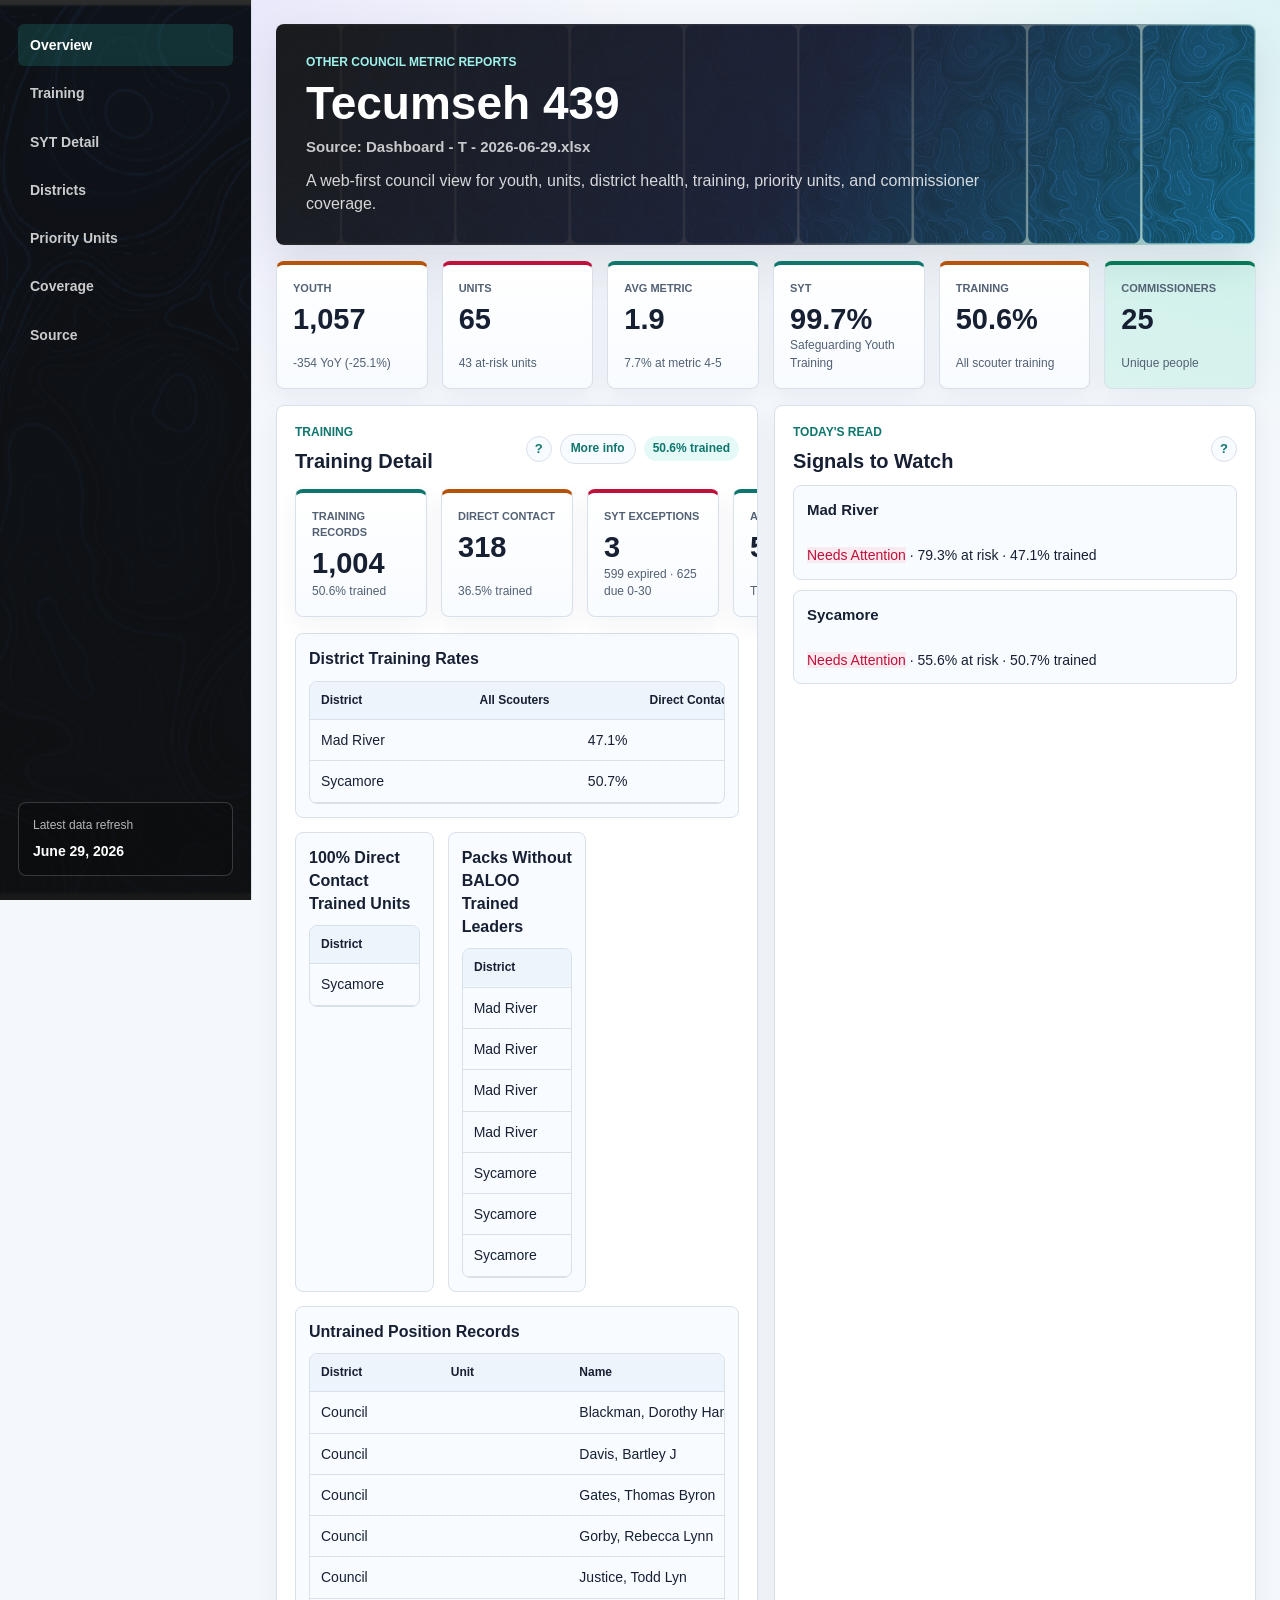
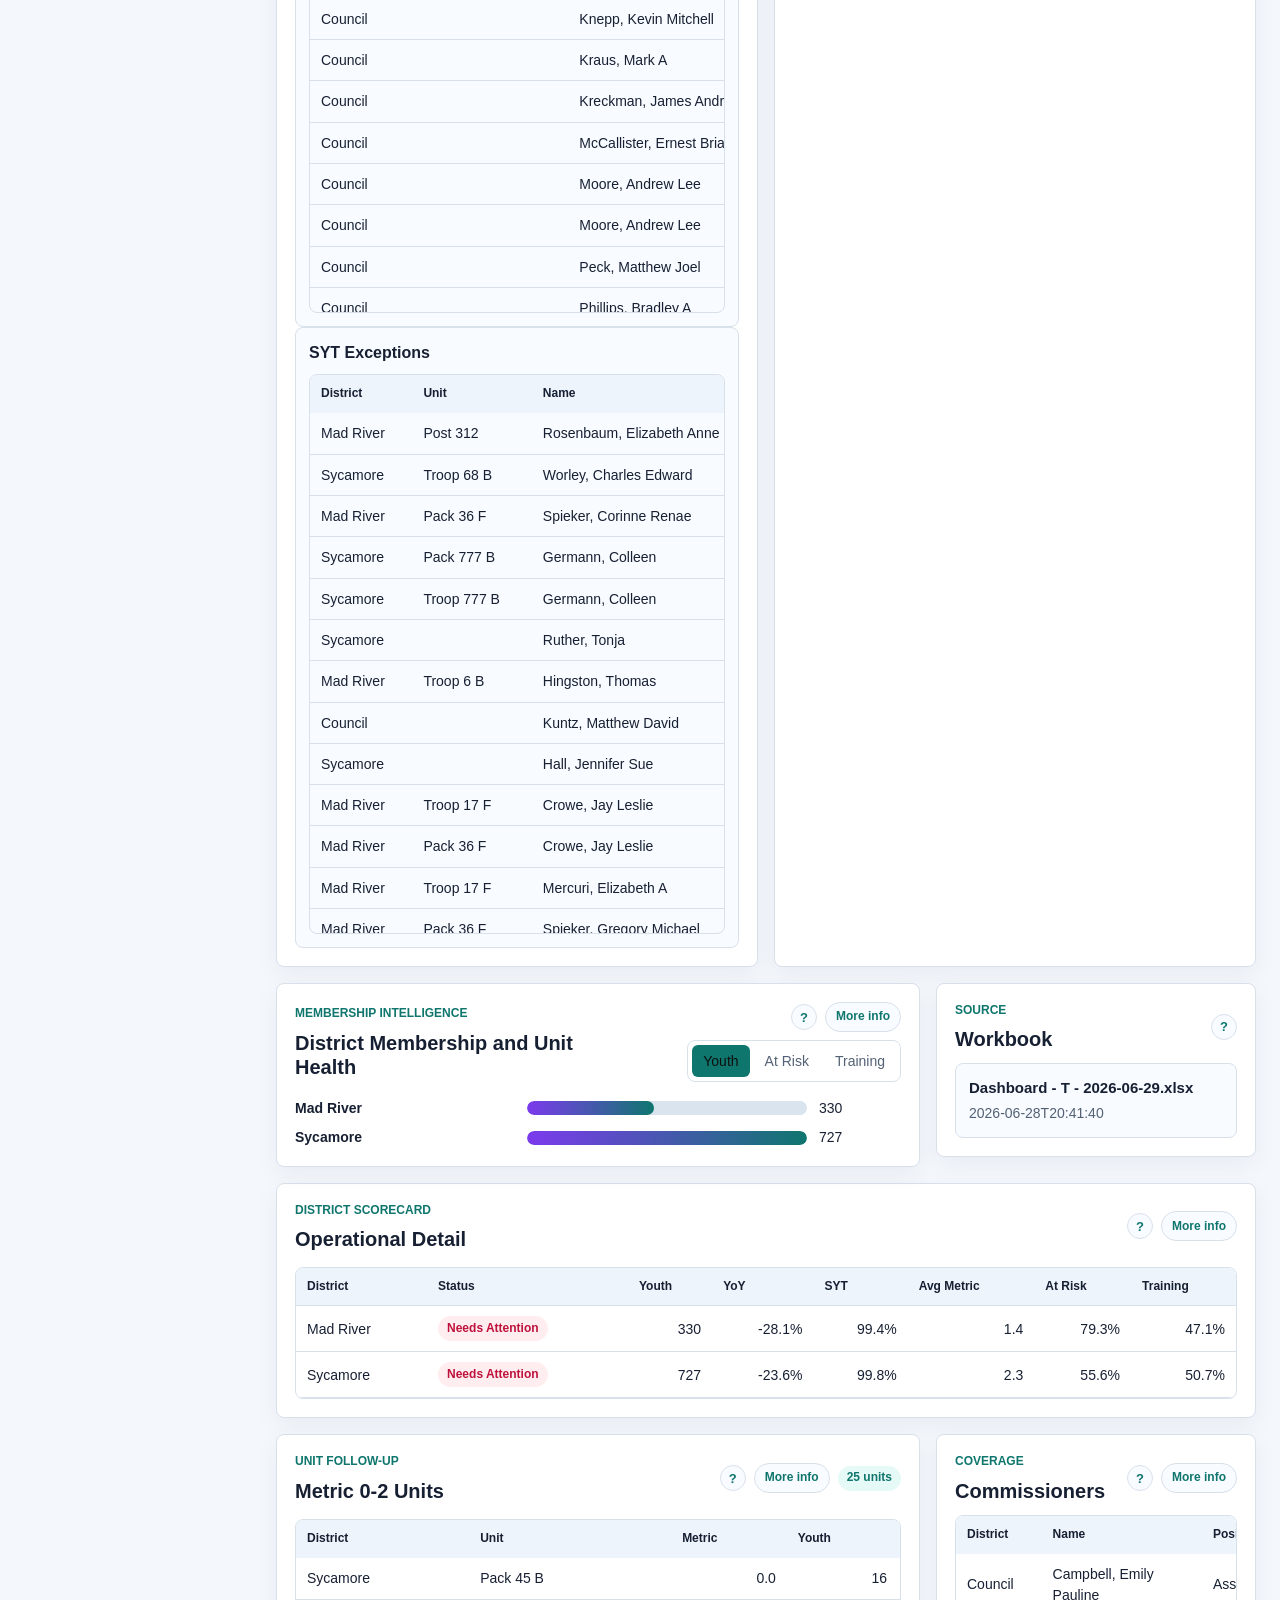
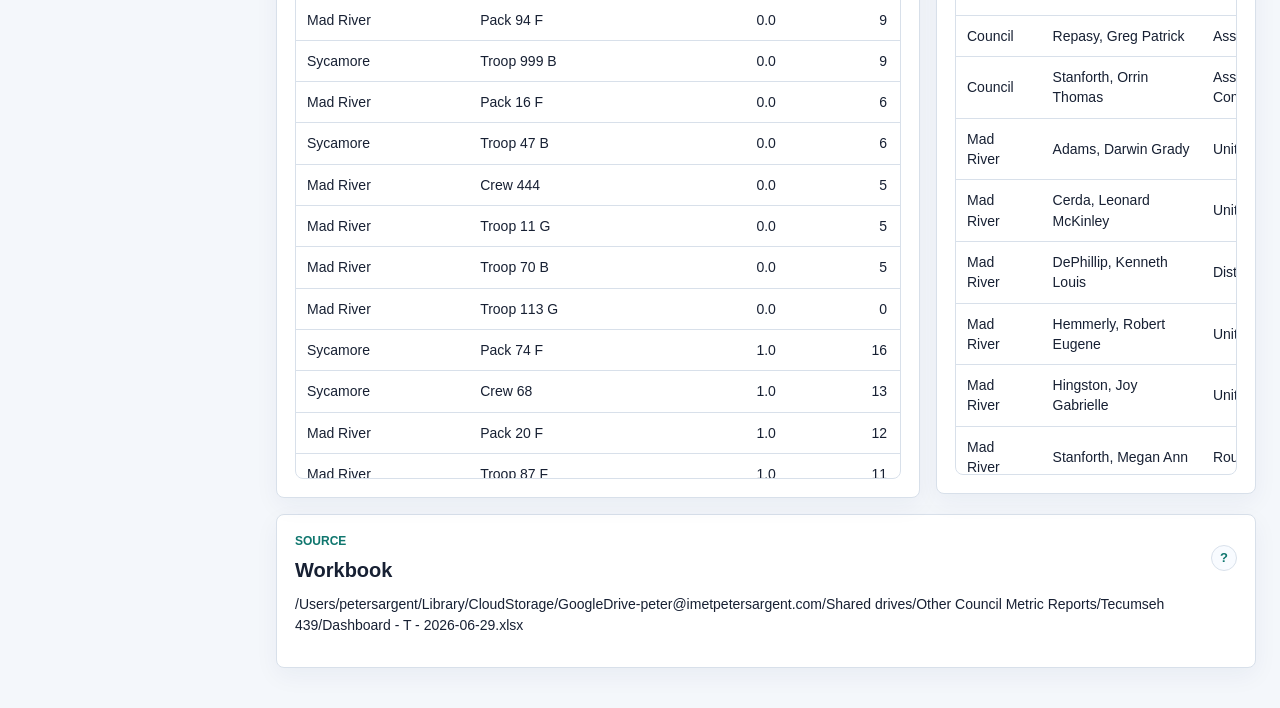
==== index.html @ 86b10237 "Publish Tecumseh 439 dashboard snapshot" ====
<!doctype html>
<html lang="en">
<head>
  <meta charset="utf-8">
  <meta name="viewport" content="width=device-width, initial-scale=1">
  <title>Tecumseh 439 Dashboard</title>
  <link rel="stylesheet" href="assets/dashboard.css">
</head>
<body>
  <div class="app-shell">
    <aside class="sidebar" aria-label="Council dashboard navigation">
      <nav>
        <a href="#overview" class="active">Overview</a>
        <a href="#training">Training</a>
        <a href="syt.html">SYT Detail</a>
        <a href="#districts">Districts</a>
        <a href="#priority">Priority Units</a>
        <a href="#commissioners">Coverage</a>
        <a href="#source">Source</a>
      </nav>
      <div class="sidebar-note">
        <span>Latest data refresh</span>
        <strong>June 29, 2026</strong>
      </div>
    </aside>
    <main>
      <header class="hero" id="overview">
        <div>
          <p class="eyebrow">Other Council Metric Reports</p>
          <h1>Tecumseh 439 <span class="title-data-date">Source: Dashboard - T - 2026-06-29.xlsx</span></h1>
          <p class="lede">A web-first council view for youth, units, district health, training, priority units, and commissioner coverage.</p>
        </div>
      </header>

      <section class="kpi-grid" id="kpis" aria-label="Council metrics"></section>

      <section class="focus-grid">
        <section class="panel focus-panel" id="training" aria-labelledby="trainingTitle">
          <div class="panel-head compact">
            <div><p class="section-kicker">Training</p><h2 id="trainingTitle">Training Detail</h2></div>
            <div class="panel-actions"><span class="help-tip" tabindex="0" aria-label="Summarizes the workbook Training, Training Dive, and SYT tabs. It shows leader training completion, direct-contact readiness, and selected follow-up lists from the latest council workbook."><span aria-hidden="true">?</span><span class="help-bubble">Summarizes the workbook Training, Training Dive, and SYT tabs. It shows leader training completion, direct-contact readiness, and selected follow-up lists from the latest council workbook.</span></span><a class="detail-link" href="training.html">More info</a><span class="count-pill" id="trainingStatus"></span></div>
          </div>
          <div id="trainingContent"></div>
        </section>
        <section class="panel focus-panel" aria-labelledby="signalsTitle">
          <div class="panel-head compact">
            <div><p class="section-kicker">Today&apos;s read</p><h2 id="signalsTitle">Signals to Watch</h2></div>
            <div class="panel-actions"><span class="help-tip" tabindex="0" aria-label="Highlights districts with the highest operational risk signals, primarily at-risk unit rate, training rate, and membership movement calculated from the workbook tabs."><span aria-hidden="true">?</span><span class="help-bubble">Highlights districts with the highest operational risk signals, primarily at-risk unit rate, training rate, and membership movement calculated from the workbook tabs.</span></span></div>
          </div>
          <div id="signals" class="signal-list"></div>
        </section>
      </section>

      <section class="dashboard-grid">
        <section class="panel wide">
          <div class="panel-head">
            <div><p class="section-kicker">Membership intelligence</p><h2>District Membership and Unit Health</h2></div>
            <div class="panel-actions">
              <span class="help-tip" tabindex="0" aria-label="Uses the Membership tab for youth, units, YoY, SYT, and PIN, then blends in Unit Metric Compare, Unit Metrics, Glance, and Training Dive fields to show district health."><span aria-hidden="true">?</span><span class="help-bubble">Uses the Membership tab for youth, units, YoY, SYT, and PIN, then blends in Unit Metric Compare, Unit Metrics, Glance, and Training Dive fields to show district health.</span></span>
              <a class="detail-link" href="membership.html">More info</a>
              <div class="segmented" role="group" aria-label="Chart metric">
                <button class="active" type="button">Youth</button>
                <button type="button">At Risk</button>
                <button type="button">Training</button>
              </div>
            </div>
          </div>
          <div class="chart-list" id="districtChart"></div>
        </section>
        <section class="panel" aria-labelledby="sourceMiniTitle">
          <div class="panel-head compact">
            <div><p class="section-kicker">Source</p><h2 id="sourceMiniTitle">Workbook</h2></div>
            <div class="panel-actions"><span class="help-tip" tabindex="0" aria-label="Shows the exact newest workbook used for this dashboard and its file modified timestamp. The sidebar shows the human-readable refresh date."><span aria-hidden="true">?</span><span class="help-bubble">Shows the exact newest workbook used for this dashboard and its file modified timestamp. The sidebar shows the human-readable refresh date.</span></span></div>
          </div>
          <div class="source-card">
            <strong>Dashboard - T - 2026-06-29.xlsx</strong>
            <p>2026-06-28T20:41:40</p>
          </div>
        </section>
      </section>

      <section class="panel table-panel" id="districts">
          <div class="panel-head">
            <div><p class="section-kicker">District scorecard</p><h2>Operational Detail</h2></div>
            <div class="panel-actions"><span class="help-tip" tabindex="0" aria-label="District rows are keyed from the Membership tab and enriched with unit metric, training, and contact fields. Status is derived from YoY, SYT, training, and at-risk unit thresholds."><span aria-hidden="true">?</span><span class="help-bubble">District rows are keyed from the Membership tab and enriched with unit metric, training, and contact fields. Status is derived from YoY, SYT, training, and at-risk unit thresholds.</span></span><a class="detail-link" href="membership.html">More info</a></div>
          </div>
        <div class="table-wrap"><table><thead><tr><th>District</th><th>Status</th><th>Youth</th><th>YoY</th><th>SYT</th><th>Avg Metric</th><th>At Risk</th><th>Training</th></tr></thead><tbody id="districtRows"></tbody></table></div>
      </section>

      <section class="dashboard-grid">
        <section class="panel table-panel wide" id="priority">
          <div class="panel-head">
            <div><p class="section-kicker">Unit follow-up</p><h2>Metric 0-2 Units</h2></div>
            <div class="panel-actions"><span class="help-tip" tabindex="0" aria-label="Lists units from the Unit Metrics tab with a Unit Metric score of 0, 1, or 2. These are treated as priority follow-up units because they carry the weakest health scores."><span aria-hidden="true">?</span><span class="help-bubble">Lists units from the Unit Metrics tab with a Unit Metric score of 0, 1, or 2. These are treated as priority follow-up units because they carry the weakest health scores.</span></span><a class="detail-link" href="unit-metrics.html">More info</a><span class="count-pill" id="priorityCount"></span></div>
          </div>
          <div class="table-wrap"><table><thead><tr><th>District</th><th>Unit</th><th>Metric</th><th>Youth</th><th>UL/CC</th><th>Small</th><th>YoY</th></tr></thead><tbody id="priorityRows"></tbody></table></div>
        </section>
        <section class="panel table-panel" id="commissioners">
          <div class="panel-head compact"><div><p class="section-kicker">Coverage</p><h2>Commissioners</h2></div><div class="panel-actions"><span class="help-tip" tabindex="0" aria-label="Shows commissioner coverage from the Commissioners tab when present, or from the Assigned tab by grouping assigned units by commissioner when no commissioner roster is available."><span aria-hidden="true">?</span><span class="help-bubble">Shows commissioner coverage from the Commissioners tab when present, or from the Assigned tab by grouping assigned units by commissioner when no commissioner roster is available.</span></span><a class="detail-link" href="commissioners.html">More info</a></div></div>
          <div class="table-wrap"><table><thead><tr><th>District</th><th>Name</th><th>Position</th><th>Trained</th><th>Assigned Units</th></tr></thead><tbody id="commissionerRows"></tbody></table></div>
        </section>
      </section>
      <section class="panel source" id="source">
        <div class="panel-head compact"><div><p class="section-kicker">Source</p><h2>Workbook</h2></div><div class="panel-actions"><span class="help-tip" tabindex="0" aria-label="This is the full file path for the workbook used to generate the dashboard. Rebuilds always use the newest .xlsx file in the council folder."><span aria-hidden="true">?</span><span class="help-bubble">This is the full file path for the workbook used to generate the dashboard. Rebuilds always use the newest .xlsx file in the council folder.</span></span></div></div>
        <p>/Users/petersargent/Library/CloudStorage/GoogleDrive-peter@imetpetersargent.com/Shared drives/Other Council Metric Reports/Tecumseh 439/Dashboard - T - 2026-06-29.xlsx</p>
      </section>
    </main>
  </div>
  <script>window.COUNCIL_DATA = {"name":"Tecumseh 439","slug":"tecumseh-439","folder":"/Users/petersargent/Library/CloudStorage/GoogleDrive-peter@imetpetersargent.com/Shared drives/Other Council Metric Reports/Tecumseh 439","source":"/Users/petersargent/Library/CloudStorage/GoogleDrive-peter@imetpetersargent.com/Shared drives/Other Council Metric Reports/Tecumseh 439/Dashboard - T - 2026-06-29.xlsx","source_name":"Dashboard - T - 2026-06-29.xlsx","source_mtime":"2026-06-28T20:41:40","council":{"units":65.0,"members":1057.0,"last_year_members":1411.0,"yoy_delta":-354.0,"at_risk_units":43,"healthy_units":5,"commissioners":25,"unit_commissioners_only":12,"duplicate_commissioner_registrations":5,"yoy_pct":-0.2508858965272856,"at_risk_rate":0.6615384615384615,"healthy_rate":0.07692307692307693,"avg_metric":1.9230769230769231,"training_pct":0.5059760956175299,"syt_pct":0.9969691501548814,"status_counts":{"Needs Attention":2}},"districts":[{"district":"Mad River","district_label":"Mad River 01","units":29.0,"members":330.0,"last_year_members":459.0,"yoy_delta":-129.0,"yoy_pct":-0.28104575163398693,"year_end_2025":389.0,"year_end_delta":-59.0,"year_end_pct":-0.15167095115681234,"syt_pct":0.9939577039274925,"pin_pct":0.896551724137931,"district_chair":"Thomas Gates","district_commissioner":"Kenneth DePhillip","field_exec":null,"avg_metric":1.4482758620689655,"metric_0_2_rate":0.23,"metric_3_rate":0.06,"metric_4_5_rate":0.0,"ul_cc_trained_rate":0.10344827586206896,"small_unit_rate":0.3448275862068966,"membership_yoy_growth_rate":0.4482758620689655,"rank_advancement_rate":0.4827586206896552,"outdoor_rate":0.06896551724137931,"retention_rate":0.41793103448275865,"packs":11.0,"pack_connect_pct":0.5455,"troops":15.0,"troop_connect_pct":0.4,"not_renewed_pct":0.10339999999999999,"commissioner_trained_pct":0.8332999999999999,"training_pct":0.47147147147147145,"direct_contact_training_pct":0.3783783783783784,"at_risk_units":23,"healthy_units":0,"at_risk_rate":0.7931034482758621,"healthy_rate":0.0,"status":"Needs Attention"},{"district":"Sycamore","district_label":"Sycamore 02","units":36.0,"members":727.0,"last_year_members":952.0,"yoy_delta":-225.0,"yoy_pct":-0.23634453781512604,"year_end_2025":821.0,"year_end_delta":-94.0,"year_end_pct":-0.11449451887941535,"syt_pct":0.9983361064891847,"pin_pct":0.9166666666666666,"district_chair":"Connor Thompson","district_commissioner":"Hunter Marks","field_exec":null,"avg_metric":2.3055555555555554,"metric_0_2_rate":0.2,"metric_3_rate":0.11,"metric_4_5_rate":0.05,"ul_cc_trained_rate":0.3333333333333333,"small_unit_rate":0.5,"membership_yoy_growth_rate":0.5277777777777778,"rank_advancement_rate":0.7222222222222222,"outdoor_rate":0.2222222222222222,"retention_rate":0.5622222222222222,"packs":15.0,"pack_connect_pct":0.4667,"troops":19.0,"troop_connect_pct":0.4211,"not_renewed_pct":0.0,"commissioner_trained_pct":0.9444,"training_pct":0.506514657980456,"direct_contact_training_pct":0.357487922705314,"at_risk_units":20,"healthy_units":5,"at_risk_rate":0.5555555555555556,"healthy_rate":0.1388888888888889,"status":"Needs Attention"}],"training":{"available":true,"dive":{"available":true,"council":{"district":"Tecumseh","district_label":"Tecumseh","all_scouters_pct":0.5059760956175299,"direct_contact_pct":0.36477987421383645,"all_scouters_count":null,"direct_contact_count":null},"districts":[{"district":"Mad River","district_label":"Mad River 01","all_scouters_pct":0.47147147147147145,"direct_contact_pct":0.3783783783783784,"all_scouters_count":null,"direct_contact_count":null},{"district":"Sycamore","district_label":"Sycamore 02","all_scouters_pct":0.506514657980456,"direct_contact_pct":0.357487922705314,"all_scouters_count":null,"direct_contact_count":null}],"direct_contact_honor_roll":[{"district":"Sycamore","unit":"Troop 234 G"}],"all_scouters_honor_roll":[],"no_baloo_packs":[{"district":"Mad River","unit":"Pack 16 F"},{"district":"Mad River","unit":"Pack 20 F"},{"district":"Mad River","unit":"Pack 49 F"},{"district":"Mad River","unit":"Pack 360 F"},{"district":"Sycamore","unit":"Pack 42 F"},{"district":"Sycamore","unit":"Pack 45 B"},{"district":"Sycamore","unit":"Pack 141 F"}]},"people":{"available":true,"total":1004,"trained":508,"trained_pct":0.5059760956175299,"direct_contact":318,"direct_contact_trained":116,"direct_contact_trained_pct":0.36477987421383645,"districts":[{"district":"Mad River","total":333,"trained":157,"trained_pct":0.47147147147147145,"direct_contact":111,"direct_contact_trained":42,"direct_contact_trained_pct":0.3783783783783784},{"district":"Sycamore","total":614,"trained":311,"trained_pct":0.506514657980456,"direct_contact":207,"direct_contact_trained":74,"direct_contact_trained_pct":0.357487922705314},{"district":"Council","total":57,"trained":40,"trained_pct":0.7017543859649122,"direct_contact":0,"direct_contact_trained":0,"direct_contact_trained_pct":null}],"rows":[{"district":"Council","unit":"","unit_type":"","name":"Arehart, Brian James","position":"Council Executive Board Member","trained":true,"direct_contact":false,"mandatory_codes":"","classroom_codes":"","online_codes":"","syt_expires":"2026-05-31T00:00:00","hazardous_weather_expires":null,"baloo_expires":null},{"district":"Council","unit":"","unit_type":"","name":"Ashbeck, Angela Marie","position":"Council Executive Board Member","trained":true,"direct_contact":false,"mandatory_codes":"","classroom_codes":"","online_codes":"","syt_expires":"2026-06-23T00:00:00","hazardous_weather_expires":null,"baloo_expires":null},{"district":"Council","unit":"","unit_type":"","name":"Blackman, Dorothy Han","position":"Council Executive Board Member","trained":false,"direct_contact":false,"mandatory_codes":"","classroom_codes":"H91","online_codes":"SCO_1000, SCO_1002, SCO_16001, SCO_16002, SCO_16003, SCO_16004, SCO_16005, SCO_16006, SCO_16007, SCO_16008, SCO_16009","syt_expires":"2026-05-31T00:00:00","hazardous_weather_expires":null,"baloo_expires":null},{"district":"Council","unit":"","unit_type":"","name":"Campbell, Emily Pauline","position":"Assistant Council Commissioner","trained":true,"direct_contact":false,"mandatory_codes":"","classroom_codes":"","online_codes":"","syt_expires":"2026-05-31T00:00:00","hazardous_weather_expires":null,"baloo_expires":null},{"district":"Council","unit":"","unit_type":"","name":"Carroll, Steven Scott","position":"Council Executive Board Member","trained":true,"direct_contact":false,"mandatory_codes":"","classroom_codes":"","online_codes":"","syt_expires":"2026-05-31T00:00:00","hazardous_weather_expires":null,"baloo_expires":null},{"district":"Council","unit":"","unit_type":"","name":"Crothers, Michael Alan","position":"Council Executive Board Member","trained":true,"direct_contact":false,"mandatory_codes":"","classroom_codes":"","online_codes":"","syt_expires":"2026-08-23T00:00:00","hazardous_weather_expires":null,"baloo_expires":null},{"district":"Council","unit":"","unit_type":"","name":"Davis, Bartley J","position":"Council Executive Board Member","trained":true,"direct_contact":false,"mandatory_codes":"","classroom_codes":"","online_codes":"","syt_expires":"2026-11-16T00:00:00","hazardous_weather_expires":null,"baloo_expires":null},{"district":"Council","unit":"","unit_type":"","name":"Davis, Bartley J","position":"Council Vice-President","trained":false,"direct_contact":false,"mandatory_codes":"SCO_1264","classroom_codes":"H109","online_codes":"SCO_1000, SCO_1002, SCO_16001, SCO_16002, SCO_16003, SCO_16004, SCO_16005, SCO_16006, SCO_16007, SCO_16008, SCO_16009, SCO_16010, SCO_16011","syt_expires":"2026-11-16T00:00:00","hazardous_weather_expires":null,"baloo_expires":null},{"district":"Council","unit":"","unit_type":"","name":"Free, Gregory Allen","position":"Council Executive Board Member","trained":true,"direct_contact":false,"mandatory_codes":"","classroom_codes":"","online_codes":"","syt_expires":"2026-09-12T00:00:00","hazardous_weather_expires":null,"baloo_expires":null},{"district":"Council","unit":"","unit_type":"","name":"Gates, Thomas Byron","position":"Council Executive Board Member","trained":false,"direct_contact":false,"mandatory_codes":"","classroom_codes":"H91","online_codes":"SCO_1000, SCO_1002, SCO_16001, SCO_16002, SCO_16003, SCO_16004, SCO_16005, SCO_16006, SCO_16007, SCO_16008, SCO_16009","syt_expires":"2027-02-20T00:00:00","hazardous_weather_expires":null,"baloo_expires":null},{"district":"Council","unit":"","unit_type":"","name":"Gorby, Rebecca Lynn","position":"Council Executive Board Member","trained":true,"direct_contact":false,"mandatory_codes":"","classroom_codes":"","online_codes":"","syt_expires":"2026-10-11T00:00:00","hazardous_weather_expires":null,"baloo_expires":null},{"district":"Council","unit":"","unit_type":"","name":"Gorby, Rebecca Lynn","position":"Council Vice-President","trained":false,"direct_contact":false,"mandatory_codes":"SCO_1264","classroom_codes":"H109","online_codes":"SCO_16002, SCO_16003, SCO_16004, SCO_16005, SCO_16006, SCO_16007, SCO_16008, SCO_16009, SCO_16010, SCO_16011","syt_expires":"2026-10-11T00:00:00","hazardous_weather_expires":null,"baloo_expires":null},{"district":"Council","unit":"","unit_type":"","name":"Gump, Jody ","position":"Council Treasurer","trained":true,"direct_contact":false,"mandatory_codes":"","classroom_codes":"","online_codes":"","syt_expires":"2026-05-22T00:00:00","hazardous_weather_expires":null,"baloo_expires":null},{"district":"Council","unit":"","unit_type":"","name":"Gump, Jody ","position":"Council Executive Board Member","trained":true,"direct_contact":false,"mandatory_codes":"","classroom_codes":"","online_codes":"","syt_expires":"2026-05-22T00:00:00","hazardous_weather_expires":null,"baloo_expires":null},{"district":"Council","unit":"","unit_type":"","name":"Harkins, Daniel Conger","position":"Council Executive Board Member","trained":true,"direct_contact":false,"mandatory_codes":"","classroom_codes":"","online_codes":"","syt_expires":"2026-05-31T00:00:00","hazardous_weather_expires":null,"baloo_expires":null},{"district":"Council","unit":"","unit_type":"","name":"Harkins, Daniel Conger","position":"Council Vice-President","trained":true,"direct_contact":false,"mandatory_codes":"","classroom_codes":"","online_codes":"","syt_expires":"2026-05-31T00:00:00","hazardous_weather_expires":null,"baloo_expires":null},{"district":"Council","unit":"","unit_type":"","name":"Justice, Todd Lyn","position":"Council Executive Board Member","trained":true,"direct_contact":false,"mandatory_codes":"","classroom_codes":"","online_codes":"","syt_expires":"2026-05-31T00:00:00","hazardous_weather_expires":null,"baloo_expires":null},{"district":"Council","unit":"","unit_type":"","name":"Justice, Todd Lyn","position":"Council Vice-President","trained":false,"direct_contact":false,"mandatory_codes":"SCO_1264","classroom_codes":"H109","online_codes":"SCO_16010, SCO_16011","syt_expires":"2026-05-31T00:00:00","hazardous_weather_expires":null,"baloo_expires":null},{"district":"Council","unit":"","unit_type":"","name":"Kampman, Kevin Kenney","position":"Council Executive Board Member","trained":true,"direct_contact":false,"mandatory_codes":"","classroom_codes":"","online_codes":"","syt_expires":"2026-11-04T00:00:00","hazardous_weather_expires":null,"baloo_expires":null},{"district":"Council","unit":"","unit_type":"","name":"Kirkpatrick, Daniel Robert","position":"Council Executive Board Member","trained":true,"direct_contact":false,"mandatory_codes":"","classroom_codes":"","online_codes":"","syt_expires":"2027-01-28T00:00:00","hazardous_weather_expires":null,"baloo_expires":null},{"district":"Council","unit":"","unit_type":"","name":"Knepp, Kevin Mitchell","position":"Council Executive Board Member","trained":true,"direct_contact":false,"mandatory_codes":"","classroom_codes":"","online_codes":"","syt_expires":"2026-11-22T00:00:00","hazardous_weather_expires":null,"baloo_expires":null},{"district":"Council","unit":"","unit_type":"","name":"Knepp, Kevin Mitchell","position":"Council Vice-President","trained":false,"direct_contact":false,"mandatory_codes":"SCO_1264","classroom_codes":"H109","online_codes":"SCO_16008, SCO_16009, SCO_16010, SCO_16011","syt_expires":"2026-11-22T00:00:00","hazardous_weather_expires":null,"baloo_expires":null},{"district":"Council","unit":"","unit_type":"","name":"Kraus, Mark A","position":"Council Executive Board Member","trained":false,"direct_contact":false,"mandatory_codes":"","classroom_codes":"H91","online_codes":"SCO_1000, SCO_1002, SCO_16001, SCO_16002, SCO_16003, SCO_16004, SCO_16005, SCO_16006, SCO_16007, SCO_16008, SCO_16009","syt_expires":"2026-11-13T00:00:00","hazardous_weather_expires":null,"baloo_expires":null},{"district":"Council","unit":"","unit_type":"","name":"Kreckman, James Andrew","position":"Council Executive Board Member","trained":true,"direct_contact":false,"mandatory_codes":"","classroom_codes":"","online_codes":"","syt_expires":"2026-10-22T00:00:00","hazardous_weather_expires":null,"baloo_expires":null},{"district":"Council","unit":"","unit_type":"","name":"Kreckman, James Andrew","position":"Council President","trained":false,"direct_contact":false,"mandatory_codes":"SCO_1264","classroom_codes":"H109","online_codes":"SCO_16001, SCO_16003, SCO_16004, SCO_16006, SCO_16007, SCO_16008, SCO_16009, SCO_16010, SCO_16011","syt_expires":"2026-10-22T00:00:00","hazardous_weather_expires":null,"baloo_expires":null},{"district":"Council","unit":"","unit_type":"","name":"Kuntz, Matthew David","position":"Council Executive Board Member","trained":true,"direct_contact":false,"mandatory_codes":"","classroom_codes":"","online_codes":"","syt_expires":"2026-03-20T00:00:00","hazardous_weather_expires":null,"baloo_expires":null},{"district":"Council","unit":"","unit_type":"","name":"Levy, David Arthur","position":"Council Executive Board Member","trained":true,"direct_contact":false,"mandatory_codes":"","classroom_codes":"","online_codes":"","syt_expires":"2026-10-09T00:00:00","hazardous_weather_expires":null,"baloo_expires":null},{"district":"Council","unit":"","unit_type":"","name":"Lutz, Jennifer ","position":"Council Executive Board Member","trained":true,"direct_contact":false,"mandatory_codes":"","classroom_codes":"","online_codes":"","syt_expires":"2026-05-31T00:00:00","hazardous_weather_expires":null,"baloo_expires":null},{"district":"Council","unit":"","unit_type":"","name":"Marks, Hunter ","position":"Assistant Council Commissioner","trained":true,"direct_contact":false,"mandatory_codes":"","classroom_codes":"","online_codes":"","syt_expires":"2026-05-31T00:00:00","hazardous_weather_expires":null,"baloo_expires":null},{"district":"Council","unit":"","unit_type":"","name":"McCallister, Ernest Brian","position":"Council Executive Board Member","trained":true,"direct_contact":false,"mandatory_codes":"","classroom_codes":"","online_codes":"","syt_expires":"2026-09-03T00:00:00","hazardous_weather_expires":null,"baloo_expires":null},{"district":"Council","unit":"","unit_type":"","name":"McCallister, Ernest Brian","position":"Council Vice-President","trained":false,"direct_contact":false,"mandatory_codes":"SCO_1264","classroom_codes":"H109","online_codes":"SCO_1000, SCO_1002, SCO_16001, SCO_16002, SCO_16003, SCO_16004, SCO_16005, SCO_16006, SCO_16007, SCO_16008, SCO_16009, SCO_16010, SCO_16011","syt_expires":"2026-09-03T00:00:00","hazardous_weather_expires":null,"baloo_expires":null},{"district":"Council","unit":"","unit_type":"","name":"McClelland, James Richard","position":"Council Executive Board Member","trained":true,"direct_contact":false,"mandatory_codes":"","classroom_codes":"","online_codes":"","syt_expires":"2026-05-31T00:00:00","hazardous_weather_expires":null,"baloo_expires":null},{"district":"Council","unit":"","unit_type":"","name":"Moore, Andrew Lee","position":"Council Executive Board Member","trained":false,"direct_contact":false,"mandatory_codes":"","classroom_codes":"H91","online_codes":"SCO_1002, SCO_16001, SCO_16002, SCO_16003, SCO_16004, SCO_16005, SCO_16006, SCO_16007, SCO_16008, SCO_16009","syt_expires":"2026-09-27T00:00:00","hazardous_weather_expires":null,"baloo_expires":null},{"district":"Council","unit":"","unit_type":"","name":"Moore, Andrew Lee","position":"Council Vice-President","trained":false,"direct_contact":false,"mandatory_codes":"SCO_1264","classroom_codes":"H109","online_codes":"SCO_1002, SCO_16001, SCO_16002, SCO_16003, SCO_16004, SCO_16005, SCO_16006, SCO_16007, SCO_16008, SCO_16009, SCO_16010, SCO_16011","syt_expires":"2026-09-27T00:00:00","hazardous_weather_expires":null,"baloo_expires":null},{"district":"Council","unit":"","unit_type":"","name":"Peck, Matthew Joel","position":"Council Executive Board Member","trained":false,"direct_contact":false,"mandatory_codes":"","classroom_codes":"H91","online_codes":"SCO_1000, SCO_1002, SCO_16001, SCO_16002, SCO_16003, SCO_16004, SCO_16005, SCO_16006, SCO_16007, SCO_16008, SCO_16009","syt_expires":"2026-10-15T00:00:00","hazardous_weather_expires":null,"baloo_expires":null},{"district":"Council","unit":"","unit_type":"","name":"Perez, David Charles","position":"Council Executive Board Member","trained":true,"direct_contact":false,"mandatory_codes":"","classroom_codes":"","online_codes":"","syt_expires":"2026-06-25T00:00:00","hazardous_weather_expires":null,"baloo_expires":null},{"district":"Council","unit":"","unit_type":"","name":"Perez, David Charles","position":"Council Vice-President","trained":true,"direct_contact":false,"mandatory_codes":"","classroom_codes":"","online_codes":"","syt_expires":"2026-06-25T00:00:00","hazardous_weather_expires":null,"baloo_expires":null},{"district":"Council","unit":"","unit_type":"","name":"Phillips, Bradley A","position":"Council Executive Board Member","trained":true,"direct_contact":false,"mandatory_codes":"","classroom_codes":"","online_codes":"","syt_expires":"2026-11-14T00:00:00","hazardous_weather_expires":null,"baloo_expires":null},{"district":"Council","unit":"","unit_type":"","name":"Phillips, Bradley A","position":"Council Vice-President","trained":false,"direct_contact":false,"mandatory_codes":"SCO_1264","classroom_codes":"H109","online_codes":"SCO_16010, SCO_16011","syt_expires":"2026-11-14T00:00:00","hazardous_weather_expires":null,"baloo_expires":null},{"district":"Council","unit":"","unit_type":"","name":"Price, Patrick Edwin","position":"Council Executive Board Member","trained":true,"direct_contact":false,"mandatory_codes":"","classroom_codes":"","online_codes":"","syt_expires":"2026-11-20T00:00:00","hazardous_weather_expires":null,"baloo_expires":null},{"district":"Council","unit":"","unit_type":"","name":"Repasy, Greg Patrick","position":"Council Executive Board Member","trained":true,"direct_contact":false,"mandatory_codes":"","classroom_codes":"","online_codes":"","syt_expires":"2026-11-18T00:00:00","hazardous_weather_expires":null,"baloo_expires":null},{"district":"Council","unit":"","unit_type":"","name":"Repasy, Greg Patrick","position":"Assistant Council Commissioner","trained":true,"direct_contact":false,"mandatory_codes":"","classroom_codes":"","online_codes":"","syt_expires":"2026-11-18T00:00:00","hazardous_weather_expires":null,"baloo_expires":null},{"district":"Council","unit":"","unit_type":"","name":"Rodman, Donald ","position":"Council Executive Board Member","trained":false,"direct_contact":false,"mandatory_codes":"","classroom_codes":"H91","online_codes":"SCO_1000, SCO_1002, SCO_16001, SCO_16002, SCO_16003, SCO_16004, SCO_16005, SCO_16006, SCO_16007, SCO_16008, SCO_16009","syt_expires":"2026-11-20T00:00:00","hazardous_weather_expires":null,"baloo_expires":null},{"district":"Council","unit":"","unit_type":"","name":"Rosenbaum, Kent R","position":"Council Executive Board Member","trained":true,"direct_contact":false,"mandatory_codes":"","classroom_codes":"","online_codes":"","syt_expires":"2026-08-18T00:00:00","hazardous_weather_expires":null,"baloo_expires":null},{"district":"Council","unit":"","unit_type":"","name":"Sandy, Raleigh A","position":"Council Executive Board Member","trained":true,"direct_contact":false,"mandatory_codes":"","classroom_codes":"","online_codes":"","syt_expires":"2026-11-08T00:00:00","hazardous_weather_expires":null,"baloo_expires":null},{"district":"Council","unit":"","unit_type":"","name":"Smilek, John M","position":"Council Executive Board Member","trained":true,"direct_contact":false,"mandatory_codes":"","classroom_codes":"","online_codes":"","syt_expires":"2026-05-31T00:00:00","hazardous_weather_expires":null,"baloo_expires":null},{"district":"Council","unit":"","unit_type":"","name":"Smith, Jeffrey Scott","position":"Council Executive Board Member","trained":true,"direct_contact":false,"mandatory_codes":"","classroom_codes":"","online_codes":"","syt_expires":"2026-10-22T00:00:00","hazardous_weather_expires":null,"baloo_expires":null},{"district":"Council","unit":"","unit_type":"","name":"Spray, Elwin L","position":"Assistant Council Commissioner","trained":true,"direct_contact":false,"mandatory_codes":"","classroom_codes":"","online_codes":"","syt_expires":"2026-05-31T00:00:00","hazardous_weather_expires":null,"baloo_expires":null},{"district":"Council","unit":"","unit_type":"","name":"Spray, Elwin L","position":"Council Executive Board Member","trained":true,"direct_contact":false,"mandatory_codes":"","classroom_codes":"","online_codes":"","syt_expires":"2026-05-31T00:00:00","hazardous_weather_expires":null,"baloo_expires":null},{"district":"Council","unit":"","unit_type":"","name":"Stanforth, Orrin Thomas","position":"Assistant Council Commissioner","trained":true,"direct_contact":false,"mandatory_codes":"","classroom_codes":"","online_codes":"","syt_expires":"2026-05-31T00:00:00","hazardous_weather_expires":null,"baloo_expires":null},{"district":"Council","unit":"","unit_type":"","name":"Stanforth, Orrin Thomas","position":"Council Commissioner","trained":true,"direct_contact":false,"mandatory_codes":"","classroom_codes":"","online_codes":"","syt_expires":"2026-05-31T00:00:00","hazardous_weather_expires":null,"baloo_expires":null},{"district":"Council","unit":"","unit_type":"","name":"Stanforth, Orrin Thomas","position":"Council Executive Board Member","trained":true,"direct_contact":false,"mandatory_codes":"","classroom_codes":"","online_codes":"","syt_expires":"2026-05-31T00:00:00","hazardous_weather_expires":null,"baloo_expires":null},{"district":"Council","unit":"","unit_type":"","name":"Thompson, Bethann ","position":"Council Executive Board Member","trained":true,"direct_contact":false,"mandatory_codes":"","classroom_codes":"","online_codes":"","syt_expires":"2026-10-07T00:00:00","hazardous_weather_expires":null,"baloo_expires":null},{"district":"Council","unit":"","unit_type":"","name":"Thompson, Connor Louis","position":"Council Executive Board Member","trained":false,"direct_contact":false,"mandatory_codes":"","classroom_codes":"H91","online_codes":"SCO_16007, SCO_16008, SCO_16009","syt_expires":"2026-12-31T00:00:00","hazardous_weather_expires":null,"baloo_expires":null},{"district":"Council","unit":"","unit_type":"","name":"Warren, Scott ","position":"Council Vice-President","trained":false,"direct_contact":false,"mandatory_codes":"SCO_1264","classroom_codes":"H109","online_codes":"SCO_1000, SCO_1002, SCO_16001, SCO_16002, SCO_16003, SCO_16004, SCO_16005, SCO_16006, SCO_16007, SCO_16008, SCO_16009, SCO_16010, SCO_16011","syt_expires":"2026-05-31T00:00:00","hazardous_weather_expires":null,"baloo_expires":null},{"district":"Council","unit":"","unit_type":"","name":"Warren, Scott ","position":"Council Executive Board Member","trained":false,"direct_contact":false,"mandatory_codes":"","classroom_codes":"H91","online_codes":"SCO_1000, SCO_1002, SCO_16001, SCO_16002, SCO_16003, SCO_16004, SCO_16005, SCO_16006, SCO_16007, SCO_16008, SCO_16009","syt_expires":"2026-05-31T00:00:00","hazardous_weather_expires":null,"baloo_expires":null},{"district":"Council","unit":"","unit_type":"","name":"Wolfarth, William Curtis","position":"Council Executive Board Member","trained":true,"direct_contact":false,"mandatory_codes":"","classroom_codes":"","online_codes":"","syt_expires":"2026-07-31T00:00:00","hazardous_weather_expires":null,"baloo_expires":null},{"district":"Mad River","unit":"","unit_type":"","name":"Adams, Courtney Renee","position":"Merit Badge Counselor","trained":false,"direct_contact":false,"mandatory_codes":"","classroom_codes":"D76","online_codes":"SCO_471, SCO_472, SCO_474, SCO_486","syt_expires":"2026-05-31T00:00:00","hazardous_weather_expires":null,"baloo_expires":null},{"district":"Mad River","unit":"","unit_type":"","name":"Adams, Darwin Grady","position":"District Member-at-Large","trained":true,"direct_contact":false,"mandatory_codes":"","classroom_codes":"","online_codes":"","syt_expires":"2026-08-27T00:00:00","hazardous_weather_expires":null,"baloo_expires":null},{"district":"Mad River","unit":"","unit_type":"","name":"Adams, Darwin Grady","position":"Merit Badge Counselor","trained":true,"direct_contact":false,"mandatory_codes":"","classroom_codes":"","online_codes":"","syt_expires":"2026-08-27T00:00:00","hazardous_weather_expires":null,"baloo_expires":null},{"district":"Mad River","unit":"","unit_type":"","name":"Adams, Darwin Grady","position":"Unit Commissioner","trained":true,"direct_contact":false,"mandatory_codes":"","classroom_codes":"","online_codes":"","syt_expires":"2026-08-27T00:00:00","hazardous_weather_expires":null,"baloo_expires":null},{"district":"Mad River","unit":"","unit_type":"","name":"Adkins, Kim Siegfried","position":"Merit Badge Counselor","trained":false,"direct_contact":false,"mandatory_codes":"","classroom_codes":"D76","online_codes":"SCO_471, SCO_472, SCO_474, SCO_486","syt_expires":"2026-05-31T00:00:00","hazardous_weather_expires":null,"baloo_expires":null},{"district":"Mad River","unit":"","unit_type":"","name":"Allen, Andrew Timothy","position":"District Member-at-Large","trained":false,"direct_contact":false,"mandatory_codes":"","classroom_codes":"","online_codes":"SCO_1000, SCO_1002, SCO_1004, SCO_1005, SCO_1006, SCO_1007, SCO_11012, SCO_11013, SCO_11016, SCO_11017, SCO_11059, SCO_1109, SCO_11105, SCO_11106, SCO_11107, SCO_11108, SCO_1264, SCO_1502, SCO_1503, SCO_1504, SCO_1505, SCO_1508, SCO_1509, SCO_1510, SCO_607","syt_expires":"2026-12-28T00:00:00","hazardous_weather_expires":null,"baloo_expires":null},{"district":"Mad River","unit":"","unit_type":"","name":"Allen, Bonnie Mae","position":"District Member-at-Large","trained":true,"direct_contact":false,"mandatory_codes":"","classroom_codes":"","online_codes":"","syt_expires":"2026-11-10T00:00:00","hazardous_weather_expires":null,"baloo_expires":null},{"district":"Mad River","unit":"","unit_type":"","name":"Beasley, Rebecca Rose","position":"Merit Badge Counselor","trained":true,"direct_contact":false,"mandatory_codes":"","classroom_codes":"","online_codes":"","syt_expires":"2026-06-07T00:00:00","hazardous_weather_expires":null,"baloo_expires":null},{"district":"Mad River","unit":"","unit_type":"","name":"Blake, William Joseph","position":"Merit Badge Counselor","trained":true,"direct_contact":false,"mandatory_codes":"","classroom_codes":"","online_codes":"","syt_expires":"2026-09-19T00:00:00","hazardous_weather_expires":null,"baloo_expires":null},{"district":"Mad River","unit":"","unit_type":"","name":"Brown, Anthony David","position":"District Member-at-Large","trained":false,"direct_contact":false,"mandatory_codes":"","classroom_codes":"","online_codes":"SCO_1005, SCO_1006, SCO_1007, SCO_11012, SCO_11013, SCO_11016, SCO_11017, SCO_11059, SCO_1109, SCO_11105, SCO_11106, SCO_11107, SCO_11108, SCO_1264, SCO_1502, SCO_1503, SCO_1504, SCO_1505, SCO_1508, SCO_1509, SCO_607","syt_expires":"2026-05-31T00:00:00","hazardous_weather_expires":null,"baloo_expires":null},{"district":"Mad River","unit":"","unit_type":"","name":"Cerda, Leonard McKinley","position":"Merit Badge Counselor","trained":true,"direct_contact":false,"mandatory_codes":"","classroom_codes":"","online_codes":"","syt_expires":"2026-05-31T00:00:00","hazardous_weather_expires":null,"baloo_expires":null},{"district":"Mad River","unit":"","unit_type":"","name":"Cerda, Leonard McKinley","position":"Unit Commissioner","trained":true,"direct_contact":false,"mandatory_codes":"","classroom_codes":"","online_codes":"","syt_expires":"2026-05-31T00:00:00","hazardous_weather_expires":null,"baloo_expires":null},{"district":"Mad River","unit":"","unit_type":"","name":"Clippinger, Heather ","position":"Merit Badge Counselor","trained":true,"direct_contact":false,"mandatory_codes":"","classroom_codes":"","online_codes":"","syt_expires":"2026-11-15T00:00:00","hazardous_weather_expires":null,"baloo_expires":null},{"district":"Mad River","unit":"","unit_type":"","name":"Clippinger, Stephen Grandville","position":"Merit Badge Counselor","trained":true,"direct_contact":false,"mandatory_codes":"","classroom_codes":"","online_codes":"","syt_expires":"2026-11-15T00:00:00","hazardous_weather_expires":null,"baloo_expires":null},{"district":"Mad River","unit":"","unit_type":"","name":"Corwin, Donald Leslie","position":"Merit Badge Counselor","trained":true,"direct_contact":false,"mandatory_codes":"","classroom_codes":"","online_codes":"","syt_expires":"2026-07-07T00:00:00","hazardous_weather_expires":null,"baloo_expires":null},{"district":"Mad River","unit":"","unit_type":"","name":"Day, Eric Lee","position":"Merit Badge Counselor","trained":false,"direct_contact":false,"mandatory_codes":"","classroom_codes":"D76","online_codes":"SCO_471, SCO_472, SCO_474, SCO_486","syt_expires":"2026-11-23T00:00:00","hazardous_weather_expires":null,"baloo_expires":null},{"district":"Mad River","unit":"","unit_type":"","name":"DePhillip, Kenneth Louis","position":"District Commissioner","trained":false,"direct_contact":false,"mandatory_codes":"","classroom_codes":"D18","online_codes":"","syt_expires":"2026-09-01T00:00:00","hazardous_weather_expires":null,"baloo_expires":null},{"district":"Mad River","unit":"","unit_type":"","name":"DePhillip, Kenneth Louis","position":"District Member-at-Large","trained":false,"direct_contact":false,"mandatory_codes":"","classroom_codes":"","online_codes":"SCO_11012, SCO_11013, SCO_11016, SCO_11017, SCO_11059, SCO_1109, SCO_11105, SCO_11106, SCO_11107, SCO_11108, SCO_1264, SCO_1502, SCO_1503, SCO_1504, SCO_1505, SCO_1508, SCO_1509, SCO_1510","syt_expires":"2026-09-01T00:00:00","hazardous_weather_expires":null,"baloo_expires":null},{"district":"Mad River","unit":"","unit_type":"","name":"Downing, Andrea Dawn","position":"Merit Badge Counselor","trained":true,"direct_contact":false,"mandatory_codes":"","classroom_codes":"","online_codes":"","syt_expires":"2026-05-31T00:00:00","hazardous_weather_expires":null,"baloo_expires":null},{"district":"Mad River","unit":"","unit_type":"","name":"Downing, Todd Douglas","position":"Merit Badge Counselor","trained":true,"direct_contact":false,"mandatory_codes":"","classroom_codes":"","online_codes":"","syt_expires":"2026-05-31T00:00:00","hazardous_weather_expires":null,"baloo_expires":null},{"district":"Mad River","unit":"","unit_type":"","name":"Eggleston, Jeffrey Albert","position":"District Member-at-Large","trained":false,"direct_contact":false,"mandatory_codes":"","classroom_codes":"","online_codes":"SCO_1000, SCO_1002, SCO_1004, SCO_1005, SCO_1006, SCO_1007, SCO_11012, SCO_11013, SCO_11016, SCO_11017, SCO_11059, SCO_1109, SCO_11105, SCO_11106, SCO_11107, SCO_11108, SCO_1264, SCO_1502, SCO_1503, SCO_1504, SCO_1505, SCO_1508, SCO_1509, SCO_1510, SCO_607","syt_expires":"2026-05-31T00:00:00","hazardous_weather_expires":null,"baloo_expires":null},{"district":"Mad River","unit":"","unit_type":"","name":"Free, Gregory Allen","position":"Merit Badge Counselor","trained":false,"direct_contact":false,"mandatory_codes":"","classroom_codes":"D76","online_codes":"SCO_471, SCO_472, SCO_474","syt_expires":"2026-09-12T00:00:00","hazardous_weather_expires":null,"baloo_expires":null},{"district":"Mad River","unit":"","unit_type":"","name":"Free, Traci Ann","position":"District Member-at-Large","trained":false,"direct_contact":false,"mandatory_codes":"","classroom_codes":"","online_codes":"SCO_1004, SCO_1005, SCO_1006, SCO_1007, SCO_11012, SCO_11013, SCO_11016, SCO_11017, SCO_11059, SCO_1109, SCO_11105, SCO_11106, SCO_11107, SCO_11108, SCO_1264, SCO_1502, SCO_1503, SCO_1504, SCO_1505, SCO_1508, SCO_1509, SCO_1510, SCO_607","syt_expires":"2026-05-31T00:00:00","hazardous_weather_expires":null,"baloo_expires":null},{"district":"Mad River","unit":"","unit_type":"","name":"Gates, Thomas Byron","position":"District Chair","trained":false,"direct_contact":false,"mandatory_codes":"","classroom_codes":"D61","online_codes":"SCO_1000, SCO_1002, SCO_1004, SCO_1005, SCO_1006, SCO_1007, SCO_11012, SCO_11013, SCO_11016, SCO_11017, SCO_11053, SCO_11056, SCO_1109, SCO_11100, SCO_1264, SCO_1500, SCO_1501, SCO_1502, SCO_1503, SCO_1504, SCO_1505, SCO_1506, SCO_1507, SCO_1508, SCO_607","syt_expires":"2027-02-20T00:00:00","hazardous_weather_expires":null,"baloo_expires":null},{"district":"Mad River","unit":"","unit_type":"","name":"Gray, Matthew Zane","position":"Merit Badge Counselor","trained":true,"direct_contact":false,"mandatory_codes":"","classroom_codes":"","online_codes":"","syt_expires":"2026-08-18T00:00:00","hazardous_weather_expires":null,"baloo_expires":null},{"district":"Mad River","unit":"","unit_type":"","name":"Hemmerly, Robert Eugene","position":"Unit Commissioner","trained":true,"direct_contact":false,"mandatory_codes":"","classroom_codes":"","online_codes":"","syt_expires":"2026-05-31T00:00:00","hazardous_weather_expires":null,"baloo_expires":null},{"district":"Mad River","unit":"","unit_type":"","name":"Hemmerly, Robert Eugene","position":"District Member-at-Large","trained":true,"direct_contact":false,"mandatory_codes":"","classroom_codes":"","online_codes":"","syt_expires":"2026-05-31T00:00:00","hazardous_weather_expires":null,"baloo_expires":null},{"district":"Mad River","unit":"","unit_type":"","name":"Hemmerly, Robert Eugene","position":"Merit Badge Counselor","trained":true,"direct_contact":false,"mandatory_codes":"","classroom_codes":"","online_codes":"","syt_expires":"2026-05-31T00:00:00","hazardous_weather_expires":null,"baloo_expires":null},{"district":"Mad River","unit":"","unit_type":"","name":"Hingston, Daniel Edmond","position":"Merit Badge Counselor","trained":true,"direct_contact":false,"mandatory_codes":"","classroom_codes":"","online_codes":"","syt_expires":"2026-10-05T00:00:00","hazardous_weather_expires":null,"baloo_expires":null},{"district":"Mad River","unit":"","unit_type":"","name":"Hingston, Joy Gabrielle","position":"Merit Badge Counselor","trained":true,"direct_contact":false,"mandatory_codes":"","classroom_codes":"","online_codes":"","syt_expires":"2026-05-31T00:00:00","hazardous_weather_expires":null,"baloo_expires":null},{"district":"Mad River","unit":"","unit_type":"","name":"Hingston, Joy Gabrielle","position":"Unit Commissioner","trained":true,"direct_contact":false,"mandatory_codes":"","classroom_codes":"","online_codes":"","syt_expires":"2026-05-31T00:00:00","hazardous_weather_expires":null,"baloo_expires":null},{"district":"Mad River","unit":"","unit_type":"","name":"Honefanger, Jefferson G","position":"Merit Badge Counselor","trained":true,"direct_contact":false,"mandatory_codes":"","classroom_codes":"","online_codes":"","syt_expires":"2026-05-31T00:00:00","hazardous_weather_expires":null,"baloo_expires":null},{"district":"Mad River","unit":"","unit_type":"","name":"Howerton, Jacklyn J","position":"District Member-at-Large","trained":false,"direct_contact":false,"mandatory_codes":"","classroom_codes":"","online_codes":"SCO_1000, SCO_1002, SCO_1004, SCO_1005, SCO_1006, SCO_1007, SCO_11012, SCO_11013, SCO_11016, SCO_11017, SCO_11059, SCO_1109, SCO_11106, SCO_11107, SCO_11108, SCO_1264, SCO_1502, SCO_1503, SCO_1504, SCO_1505, SCO_1508, SCO_1509, SCO_1510, SCO_607","syt_expires":"2026-04-09T00:00:00","hazardous_weather_expires":null,"baloo_expires":null},{"district":"Mad River","unit":"","unit_type":"","name":"Irvin, David Jonathan","position":"Merit Badge Counselor","trained":true,"direct_contact":false,"mandatory_codes":"","classroom_codes":"","online_codes":"","syt_expires":"2026-05-31T00:00:00","hazardous_weather_expires":null,"baloo_expires":null},{"district":"Mad River","unit":"","unit_type":"","name":"Johnson, Anna M","position":"District Member-at-Large","trained":true,"direct_contact":false,"mandatory_codes":"","classroom_codes":"","online_codes":"","syt_expires":"2026-11-06T00:00:00","hazardous_weather_expires":null,"baloo_expires":null},{"district":"Mad River","unit":"","unit_type":"","name":"Johnson, Arthur T","position":"District Member-at-Large","trained":true,"direct_contact":false,"mandatory_codes":"","classroom_codes":"","online_codes":"","syt_expires":"2026-11-06T00:00:00","hazardous_weather_expires":null,"baloo_expires":null},{"district":"Mad River","unit":"","unit_type":"","name":"Johnson, Deborah Lynn","position":"Merit Badge Counselor","trained":false,"direct_contact":false,"mandatory_codes":"","classroom_codes":"D76","online_codes":"SCO_471, SCO_486","syt_expires":"2026-10-31T00:00:00","hazardous_weather_expires":null,"baloo_expires":null},{"district":"Mad River","unit":"","unit_type":"","name":"Kampman, Kevin Kenney","position":"Merit Badge Counselor","trained":true,"direct_contact":false,"mandatory_codes":"","classroom_codes":"","online_codes":"","syt_expires":"2026-11-04T00:00:00","hazardous_weather_expires":null,"baloo_expires":null},{"district":"Mad River","unit":"","unit_type":"","name":"Loeffler, Floyd Norman","position":"Merit Badge Counselor","trained":true,"direct_contact":false,"mandatory_codes":"","classroom_codes":"","online_codes":"","syt_expires":"2026-09-30T00:00:00","hazardous_weather_expires":null,"baloo_expires":null},{"district":"Mad River","unit":"","unit_type":"","name":"Loeffler, Floyd Norman","position":"District Member-at-Large","trained":false,"direct_contact":false,"mandatory_codes":"","classroom_codes":"","online_codes":"SCO_1000, SCO_1002, SCO_1004, SCO_1005, SCO_1006, SCO_1007, SCO_11012, SCO_11013, SCO_11016, SCO_11017, SCO_11059, SCO_1109, SCO_11105, SCO_11106, SCO_11107, SCO_11108, SCO_1264, SCO_1502, SCO_1503, SCO_1504, SCO_1505, SCO_1508, SCO_1509, SCO_1510, SCO_607","syt_expires":"2026-09-30T00:00:00","hazardous_weather_expires":null,"baloo_expires":null},{"district":"Mad River","unit":"","unit_type":"","name":"Lutz, Jennifer ","position":"Merit Badge Counselor","trained":true,"direct_contact":false,"mandatory_codes":"","classroom_codes":"","online_codes":"","syt_expires":"2026-05-31T00:00:00","hazardous_weather_expires":null,"baloo_expires":null},{"district":"Mad River","unit":"","unit_type":"","name":"MacKinney, Kathryn Elizabeth","position":"District Member-at-Large","trained":false,"direct_contact":false,"mandatory_codes":"","classroom_codes":"","online_codes":"SCO_1000, SCO_1002, SCO_1004, SCO_1005, SCO_1006, SCO_1007, SCO_11012, SCO_11013, SCO_11016, SCO_11017, SCO_11059, SCO_1109, SCO_11105, SCO_11106, SCO_11107, SCO_11108, SCO_1264, SCO_1502, SCO_1503, SCO_1504, SCO_1505, SCO_1508, SCO_1509, SCO_1510, SCO_607","syt_expires":"2026-05-31T00:00:00","hazardous_weather_expires":null,"baloo_expires":null},{"district":"Mad River","unit":"","unit_type":"","name":"McClelland, Matthew Cole","position":"Merit Badge Counselor","trained":false,"direct_contact":false,"mandatory_codes":"","classroom_codes":"D76","online_codes":"SCO_471, SCO_472, SCO_474, SCO_486","syt_expires":"2026-12-16T00:00:00","hazardous_weather_expires":null,"baloo_expires":null},{"district":"Mad River","unit":"","unit_type":"","name":"Newton, Renee Danielle","position":"Merit Badge Counselor","trained":true,"direct_contact":false,"mandatory_codes":"","classroom_codes":"","online_codes":"","syt_expires":"2026-05-31T00:00:00","hazardous_weather_expires":null,"baloo_expires":null},{"district":"Mad River","unit":"","unit_type":"","name":"Otto, Charles Arthur","position":"Merit Badge Counselor","trained":true,"direct_contact":false,"mandatory_codes":"","classroom_codes":"","online_codes":"","syt_expires":"2026-05-31T00:00:00","hazardous_weather_expires":null,"baloo_expires":null},{"district":"Mad River","unit":"","unit_type":"","name":"Overholser, Paul Kenneth","position":"Merit Badge Counselor","trained":true,"direct_contact":false,"mandatory_codes":"","classroom_codes":"","online_codes":"","syt_expires":"2026-05-31T00:00:00","hazardous_weather_expires":null,"baloo_expires":null},{"district":"Mad River","unit":"","unit_type":"","name":"Powell, Cameron Charles","position":"Merit Badge Counselor","trained":true,"direct_contact":false,"mandatory_codes":"","classroom_codes":"","online_codes":"","syt_expires":"2026-05-31T00:00:00","hazardous_weather_expires":null,"baloo_expires":null},{"district":"Mad River","unit":"","unit_type":"","name":"Richardson, Mark Alan","position":"Merit Badge Counselor","trained":true,"direct_contact":false,"mandatory_codes":"","classroom_codes":"","online_codes":"","syt_expires":"2027-02-17T00:00:00","hazardous_weather_expires":null,"baloo_expires":null},{"district":"Mad River","unit":"","unit_type":"","name":"Riley, Kelly Ann","position":"Merit Badge Counselor","trained":true,"direct_contact":false,"mandatory_codes":"","classroom_codes":"","online_codes":"","syt_expires":"2026-05-31T00:00:00","hazardous_weather_expires":null,"baloo_expires":null},{"district":"Mad River","unit":"","unit_type":"","name":"Schreiber, Janet M","position":"Merit Badge Counselor","trained":true,"direct_contact":false,"mandatory_codes":"","classroom_codes":"","online_codes":"","syt_expires":"2026-05-31T00:00:00","hazardous_weather_expires":null,"baloo_expires":null},{"district":"Mad River","unit":"","unit_type":"","name":"Stanforth, Megan Ann","position":"Roundtable Commissioner","trained":true,"direct_contact":false,"mandatory_codes":"","classroom_codes":"","online_codes":"","syt_expires":"2026-05-31T00:00:00","hazardous_weather_expires":null,"baloo_expires":null},{"district":"Mad River","unit":"","unit_type":"","name":"Stanforth, Megan Ann","position":"Merit Badge Counselor","trained":false,"direct_contact":false,"mandatory_codes":"","classroom_codes":"D76","online_codes":"SCO_486","syt_expires":"2026-05-31T00:00:00","hazardous_weather_expires":null,"baloo_expires":null},{"district":"Mad River","unit":"","unit_type":"","name":"Stanforth, Orrin Thomas","position":"Merit Badge Counselor","trained":true,"direct_contact":false,"mandatory_codes":"","classroom_codes":"","online_codes":"","syt_expires":"2026-05-31T00:00:00","hazardous_weather_expires":null,"baloo_expires":null},{"district":"Mad River","unit":"","unit_type":"","name":"Stanforth, Orrin Thomas","position":"District Member-at-Large","trained":true,"direct_contact":false,"mandatory_codes":"","classroom_codes":"","online_codes":"","syt_expires":"2026-05-31T00:00:00","hazardous_weather_expires":null,"baloo_expires":null},{"district":"Mad River","unit":"","unit_type":"","name":"Swank, Sara Eileen","position":"Merit Badge Counselor","trained":true,"direct_contact":false,"mandatory_codes":"","classroom_codes":"","online_codes":"","syt_expires":"2026-04-24T00:00:00","hazardous_weather_expires":null,"baloo_expires":null},{"district":"Mad River","unit":"","unit_type":"","name":"Swartzentruber, Bryan ","position":"Merit Badge Counselor","trained":true,"direct_contact":false,"mandatory_codes":"","classroom_codes":"","online_codes":"","syt_expires":"2026-05-31T00:00:00","hazardous_weather_expires":null,"baloo_expires":null},{"district":"Mad River","unit":"","unit_type":"","name":"Wolfarth, William Curtis","position":"District Member-at-Large","trained":false,"direct_contact":false,"mandatory_codes":"","classroom_codes":"","online_codes":"SCO_1000, SCO_1002, SCO_1004, SCO_1005, SCO_1006, SCO_1007, SCO_11012, SCO_11013, SCO_11016, SCO_11017, SCO_11059, SCO_1109, SCO_11105, SCO_11106, SCO_11107, SCO_11108, SCO_1264, SCO_1502, SCO_1503, SCO_1504, SCO_1505, SCO_1508, SCO_1509, SCO_1510, SCO_607","syt_expires":"2026-07-31T00:00:00","hazardous_weather_expires":null,"baloo_expires":null},{"district":"Mad River","unit":"","unit_type":"","name":"Wolfe, Spencer Joseph","position":"District Member-at-Large","trained":false,"direct_contact":false,"mandatory_codes":"","classroom_codes":"","online_codes":"SCO_1000, SCO_1002, SCO_1004, SCO_1005, SCO_1006, SCO_1007, SCO_11012, SCO_11013, SCO_11016, SCO_11017, SCO_11059, SCO_1109, SCO_11105, SCO_11106, SCO_11107, SCO_11108, SCO_1264, SCO_1502, SCO_1503, SCO_1504, SCO_1505, SCO_1508, SCO_1509, SCO_1510, SCO_607","syt_expires":"2026-05-31T00:00:00","hazardous_weather_expires":null,"baloo_expires":null},{"district":"Mad River","unit":"","unit_type":"","name":"Woolf, Brien D","position":"Merit Badge Counselor","trained":true,"direct_contact":false,"mandatory_codes":"","classroom_codes":"","online_codes":"","syt_expires":"2026-05-31T00:00:00","hazardous_weather_expires":null,"baloo_expires":null},{"district":"Mad River","unit":"Crew 6","unit_type":"Crew","name":"Armlovich, Joel A","position":"Chartered Organization Rep.","trained":true,"direct_contact":false,"mandatory_codes":"","classroom_codes":"","online_codes":"","syt_expires":"2026-05-31T00:00:00","hazardous_weather_expires":null,"baloo_expires":null},{"district":"Mad River","unit":"Crew 6","unit_type":"Crew","name":"Clippinger, Barbara Ann","position":"Venturing Crew Assoc. Advisor","trained":false,"direct_contact":true,"mandatory_codes":"SCO_800","classroom_codes":"","online_codes":"SCO_101, SCO_102, SCO_103, SCO_104, SCO_105, SCO_107, SCO_108, SCO_109, SCO_110, SCO_111, SCO_112, SCO_113, SCO_114","syt_expires":"2026-05-31T00:00:00","hazardous_weather_expires":"SCO_800","baloo_expires":null},{"district":"Mad River","unit":"Crew 6","unit_type":"Crew","name":"Clippinger, Heather ","position":"Committee Member","trained":true,"direct_contact":false,"mandatory_codes":"","classroom_codes":"","online_codes":"","syt_expires":"2026-11-15T00:00:00","hazardous_weather_expires":null,"baloo_expires":null},{"district":"Mad River","unit":"Crew 6","unit_type":"Crew","name":"Clippinger, James G","position":"Committee Chair","trained":true,"direct_contact":false,"mandatory_codes":"","classroom_codes":"","online_codes":"","syt_expires":"2026-07-08T00:00:00","hazardous_weather_expires":null,"baloo_expires":null},{"district":"Mad River","unit":"Crew 6","unit_type":"Crew","name":"Clippinger, Jeffrey G","position":"Venturing Crew Assoc. Advisor","trained":false,"direct_contact":true,"mandatory_codes":"SCO_800","classroom_codes":"","online_codes":"SCO_101, SCO_102, SCO_103, SCO_104, SCO_105, SCO_107, SCO_108, SCO_109, SCO_110, SCO_111, SCO_112, SCO_113, SCO_114","syt_expires":"2026-05-31T00:00:00","hazardous_weather_expires":"SCO_800","baloo_expires":null},{"district":"Mad River","unit":"Crew 6","unit_type":"Crew","name":"Clippinger, Kim M","position":"Committee Member","trained":true,"direct_contact":false,"mandatory_codes":"","classroom_codes":"","online_codes":"","syt_expires":"2026-05-31T00:00:00","hazardous_weather_expires":null,"baloo_expires":null},{"district":"Mad River","unit":"Crew 6","unit_type":"Crew","name":"Clippinger, Wendy Anne","position":"Venturing Crew Assoc. Advisor","trained":true,"direct_contact":true,"mandatory_codes":"","classroom_codes":"","online_codes":"","syt_expires":"2026-07-15T00:00:00","hazardous_weather_expires":"2027-07-15T00:00:00","baloo_expires":null},{"district":"Mad River","unit":"Crew 6","unit_type":"Crew","name":"Goodman, Jessica Ann","position":"Venturing Crew Advisor","trained":true,"direct_contact":true,"mandatory_codes":"","classroom_codes":"","online_codes":"","syt_expires":"2026-05-31T00:00:00","hazardous_weather_expires":"2027-04-24T00:00:00","baloo_expires":null},{"district":"Mad River","unit":"Crew 444","unit_type":"Crew","name":"Armstrong, Leontine Elizabeth","position":"Committee Chair","trained":true,"direct_contact":false,"mandatory_codes":"","classroom_codes":"","online_codes":"","syt_expires":"2026-05-31T00:00:00","hazardous_weather_expires":null,"baloo_expires":null},{"district":"Mad River","unit":"Crew 444","unit_type":"Crew","name":"Farrell, Amy E","position":"Venturing Crew Advisor","trained":false,"direct_contact":true,"mandatory_codes":"SCO_800","classroom_codes":"P21","online_codes":"SCO_101, SCO_102, SCO_103, SCO_104, SCO_105, SCO_107, SCO_108, SCO_109, SCO_110, SCO_111, SCO_112, SCO_113, SCO_114","syt_expires":"2026-05-31T00:00:00","hazardous_weather_expires":"2026-01-25T00:00:00","baloo_expires":null},{"district":"Mad River","unit":"Crew 444","unit_type":"Crew","name":"Farrell, Riley Jordan","position":"Venturing Crew Assoc. Advisor","trained":false,"direct_contact":true,"mandatory_codes":"SCO_800","classroom_codes":"P21","online_codes":"SCO_101, SCO_102, SCO_103, SCO_104, SCO_105, SCO_107, SCO_108, SCO_109, SCO_110, SCO_111, SCO_112, SCO_113, SCO_114","syt_expires":"2026-04-08T00:00:00","hazardous_weather_expires":"SCO_800","baloo_expires":null},{"district":"Mad River","unit":"Crew 444","unit_type":"Crew","name":"Glaze, Lori Elaine","position":"Committee Member","trained":false,"direct_contact":false,"mandatory_codes":"","classroom_codes":"WS12","online_codes":"SCO_101, SCO_102, SCO_103, SCO_104, SCO_105, SCO_107, SCO_108, SCO_109, SCO_110, SCO_111, SCO_112, SCO_113, SCO_114","syt_expires":"2026-05-31T00:00:00","hazardous_weather_expires":null,"baloo_expires":null},{"district":"Mad River","unit":"Crew 444","unit_type":"Crew","name":"Mohr, Jeffrey Jon","position":"Council Unit Representative","trained":false,"direct_contact":false,"mandatory_codes":"","classroom_codes":"D72","online_codes":"SCO_267, SCO_268, SCO_269, SCO_270","syt_expires":"2026-05-31T00:00:00","hazardous_weather_expires":null,"baloo_expires":null},{"district":"Mad River","unit":"Crew 444","unit_type":"Crew","name":"Wiles, Daniel Elias","position":"Committee Member","trained":false,"direct_contact":false,"mandatory_codes":"","classroom_codes":"WS12","online_codes":"SCO_101, SCO_102, SCO_103, SCO_104, SCO_105, SCO_107, SCO_108, SCO_109, SCO_110, SCO_111, SCO_112, SCO_113, SCO_114","syt_expires":"2026-10-25T00:00:00","hazardous_weather_expires":null,"baloo_expires":null},{"district":"Mad River","unit":"Pack 11 F","unit_type":"Pack","name":"Agudelo, Jayfrey ","position":"Den Leader","trained":false,"direct_contact":true,"mandatory_codes":"","classroom_codes":"C42","online_codes":"SCO_450, SCO_451, SCO_452, SCO_453, SCO_454, SCO_455, SCO_456, SCO_457, SCO_460, SCO_461, SCO_462, SCO_463, SCO_464, SCO_465, SCO_466","syt_expires":"2026-05-31T00:00:00","hazardous_weather_expires":"2028-02-02T00:00:00","baloo_expires":null},{"district":"Mad River","unit":"Pack 11 F","unit_type":"Pack","name":"Brown, Anthony David","position":"Committee Chair","trained":false,"direct_contact":false,"mandatory_codes":"","classroom_codes":"C60","online_codes":"SCO_450, SCO_451, SCO_453, SCO_454, SCO_459, SCO_460, SCO_461, SCO_462, SCO_463, SCO_465, SCO_466, SCO_467, SCO_468, SCO_469","syt_expires":"2026-05-31T00:00:00","hazardous_weather_expires":null,"baloo_expires":null},{"district":"Mad River","unit":"Pack 11 F","unit_type":"Pack","name":"Brown, Mindy Rene","position":"Den Leader","trained":false,"direct_contact":true,"mandatory_codes":"","classroom_codes":"C42","online_codes":"SCO_450, SCO_451, SCO_452, SCO_453, SCO_454, SCO_455, SCO_456, SCO_457, SCO_460, SCO_461, SCO_464, SCO_465, SCO_466","syt_expires":"2026-05-31T00:00:00","hazardous_weather_expires":"2027-05-01T00:00:00","baloo_expires":null},{"district":"Mad River","unit":"Pack 11 F","unit_type":"Pack","name":"Fuehrer, Emily Jane Lockwood","position":"Committee Member","trained":true,"direct_contact":false,"mandatory_codes":"","classroom_codes":"","online_codes":"","syt_expires":"2026-05-31T00:00:00","hazardous_weather_expires":null,"baloo_expires":"Yes"},{"district":"Mad River","unit":"Pack 11 F","unit_type":"Pack","name":"Huffman, Amber Moraine","position":"Den Leader","trained":false,"direct_contact":true,"mandatory_codes":"SCO_800","classroom_codes":"C42","online_codes":"SCO_450, SCO_451, SCO_452, SCO_453, SCO_454, SCO_455, SCO_456, SCO_457, SCO_460, SCO_461, SCO_462, SCO_463, SCO_464, SCO_465, SCO_466","syt_expires":"2026-05-31T00:00:00","hazardous_weather_expires":"SCO_800","baloo_expires":null},{"district":"Mad River","unit":"Pack 11 F","unit_type":"Pack","name":"Leib, Kaitlin ","position":"Cubmaster","trained":true,"direct_contact":true,"mandatory_codes":"","classroom_codes":"","online_codes":"","syt_expires":"2026-05-31T00:00:00","hazardous_weather_expires":"2027-05-07T00:00:00","baloo_expires":null},{"district":"Mad River","unit":"Pack 11 F","unit_type":"Pack","name":"Meyer, Mikeal Thomas","position":"Committee Member","trained":true,"direct_contact":false,"mandatory_codes":"","classroom_codes":"","online_codes":"","syt_expires":"2026-05-31T00:00:00","hazardous_weather_expires":null,"baloo_expires":"Yes"},{"district":"Mad River","unit":"Pack 11 F","unit_type":"Pack","name":"Mullen, Christie Lynn","position":"Den Leader","trained":false,"direct_contact":true,"mandatory_codes":"","classroom_codes":"C42","online_codes":"SCO_450, SCO_451, SCO_452, SCO_453, SCO_454, SCO_455, SCO_456, SCO_457, SCO_460, SCO_461, SCO_462, SCO_463, SCO_464, SCO_465, SCO_466","syt_expires":"2026-05-31T00:00:00","hazardous_weather_expires":"2027-08-24T00:00:00","baloo_expires":null},{"district":"Mad River","unit":"Pack 11 F","unit_type":"Pack","name":"Stanforth, Megan Ann","position":"Committee Member","trained":true,"direct_contact":false,"mandatory_codes":"","classroom_codes":"","online_codes":"","syt_expires":"2026-05-31T00:00:00","hazardous_weather_expires":null,"baloo_expires":null},{"district":"Mad River","unit":"Pack 11 F","unit_type":"Pack","name":"Stanforth, Orrin Thomas","position":"New Member Coordinator","trained":false,"direct_contact":false,"mandatory_codes":"","classroom_codes":"","online_codes":"SCO_535, SCO_536","syt_expires":"2026-05-31T00:00:00","hazardous_weather_expires":null,"baloo_expires":null},{"district":"Mad River","unit":"Pack 11 F","unit_type":"Pack","name":"Wagner, Stephanie ","position":"Den Leader","trained":false,"direct_contact":true,"mandatory_codes":"","classroom_codes":"C42","online_codes":"SCO_450, SCO_451, SCO_452, SCO_453, SCO_454, SCO_455, SCO_456, SCO_457, SCO_460, SCO_461, SCO_462, SCO_463, SCO_464, SCO_465, SCO_466","syt_expires":"2026-05-31T00:00:00","hazardous_weather_expires":"2027-10-30T00:00:00","baloo_expires":null},{"district":"Mad River","unit":"Pack 16 F","unit_type":"Pack","name":"Carpenter, Charles William","position":"Chartered Organization Rep.","trained":true,"direct_contact":false,"mandatory_codes":"","classroom_codes":"","online_codes":"","syt_expires":"2026-05-31T00:00:00","hazardous_weather_expires":null,"baloo_expires":null},{"district":"Mad River","unit":"Pack 16 F","unit_type":"Pack","name":"Carpenter, Charles William","position":"Committee Member","trained":false,"direct_contact":false,"mandatory_codes":"","classroom_codes":"C60","online_codes":"SCO_450, SCO_451, SCO_454, SCO_459, SCO_460, SCO_461, SCO_462, SCO_463, SCO_466","syt_expires":"2026-05-31T00:00:00","hazardous_weather_expires":null,"baloo_expires":null},{"district":"Mad River","unit":"Pack 16 F","unit_type":"Pack","name":"Freeman, Dustin Heath","position":"Cubmaster","trained":true,"direct_contact":true,"mandatory_codes":"","classroom_codes":"","online_codes":"","syt_expires":"2026-05-31T00:00:00","hazardous_weather_expires":"2027-07-25T00:00:00","baloo_expires":null},{"district":"Mad River","unit":"Pack 16 F","unit_type":"Pack","name":"Heidel, Cheyenne Nicole","position":"Den Leader","trained":false,"direct_contact":true,"mandatory_codes":"","classroom_codes":"C42","online_codes":"SCO_462, SCO_463, SCO_464, SCO_465, SCO_466","syt_expires":"2026-10-06T00:00:00","hazardous_weather_expires":"2028-01-26T00:00:00","baloo_expires":null},{"district":"Mad River","unit":"Pack 20 F","unit_type":"Pack","name":"Brodbeck, Thomas Michael","position":"Chartered Organization Rep.","trained":true,"direct_contact":false,"mandatory_codes":"","classroom_codes":"","online_codes":"","syt_expires":"2026-05-31T00:00:00","hazardous_weather_expires":null,"baloo_expires":null},{"district":"Mad River","unit":"Pack 20 F","unit_type":"Pack","name":"Goodman, Jessica Ann","position":"Den Leader","trained":false,"direct_contact":true,"mandatory_codes":"","classroom_codes":"C42","online_codes":"SCO_450, SCO_451, SCO_452, SCO_453, SCO_454, SCO_455, SCO_456, SCO_457, SCO_460, SCO_461, SCO_462, SCO_463, SCO_464, SCO_465, SCO_466","syt_expires":"2026-05-31T00:00:00","hazardous_weather_expires":"2027-04-24T00:00:00","baloo_expires":null},{"district":"Mad River","unit":"Pack 20 F","unit_type":"Pack","name":"Hopkins, Bradley Douglas","position":"Committee Member","trained":false,"direct_contact":false,"mandatory_codes":"","classroom_codes":"C60","online_codes":"SCO_450, SCO_451, SCO_454, SCO_459, SCO_460, SCO_461, SCO_462, SCO_463, SCO_466","syt_expires":"2026-05-31T00:00:00","hazardous_weather_expires":null,"baloo_expires":null},{"district":"Mad River","unit":"Pack 20 F","unit_type":"Pack","name":"Howerton, Diana Jean","position":"Committee Chair","trained":false,"direct_contact":false,"mandatory_codes":"","classroom_codes":"C60","online_codes":"SCO_467, SCO_468, SCO_469","syt_expires":"2026-05-31T00:00:00","hazardous_weather_expires":null,"baloo_expires":null},{"district":"Mad River","unit":"Pack 20 F","unit_type":"Pack","name":"Howerton, Jacklyn J","position":"Cubmaster","trained":true,"direct_contact":true,"mandatory_codes":"","classroom_codes":"","online_codes":"","syt_expires":"2026-04-09T00:00:00","hazardous_weather_expires":"2027-11-18T00:00:00","baloo_expires":null},{"district":"Mad River","unit":"Pack 20 F","unit_type":"Pack","name":"Moody, Danielle Nicole","position":"Committee Member","trained":false,"direct_contact":false,"mandatory_codes":"","classroom_codes":"C60","online_codes":"SCO_450, SCO_451, SCO_454, SCO_459, SCO_460, SCO_461, SCO_462, SCO_463, SCO_466","syt_expires":"2026-05-31T00:00:00","hazardous_weather_expires":null,"baloo_expires":null},{"district":"Mad River","unit":"Pack 36 F","unit_type":"Pack","name":"Armstrong, Leontine Elizabeth","position":"Committee Member","trained":true,"direct_contact":false,"mandatory_codes":"","classroom_codes":"","online_codes":"","syt_expires":"2026-05-31T00:00:00","hazardous_weather_expires":null,"baloo_expires":null},{"district":"Mad River","unit":"Pack 36 F","unit_type":"Pack","name":"Caven, Paige ","position":"Committee Member","trained":false,"direct_contact":false,"mandatory_codes":"","classroom_codes":"C60","online_codes":"SCO_450, SCO_451, SCO_454, SCO_459, SCO_460, SCO_461, SCO_462, SCO_463, SCO_466","syt_expires":"2026-05-31T00:00:00","hazardous_weather_expires":null,"baloo_expires":null},{"district":"Mad River","unit":"Pack 36 F","unit_type":"Pack","name":"Cerda, Leonard McKinley","position":"Den Leader","trained":true,"direct_contact":true,"mandatory_codes":"","classroom_codes":"","online_codes":"","syt_expires":"2026-05-31T00:00:00","hazardous_weather_expires":"2027-01-11T00:00:00","baloo_expires":null},{"district":"Mad River","unit":"Pack 36 F","unit_type":"Pack","name":"Crowe, Amanda ","position":"Committee Chair","trained":true,"direct_contact":false,"mandatory_codes":"","classroom_codes":"","online_codes":"","syt_expires":"2026-05-31T00:00:00","hazardous_weather_expires":null,"baloo_expires":null},{"district":"Mad River","unit":"Pack 36 F","unit_type":"Pack","name":"Crowe, Jay Leslie","position":"Assistant Cubmaster","trained":true,"direct_contact":true,"mandatory_codes":"","classroom_codes":"","online_codes":"","syt_expires":"2026-03-28T00:00:00","hazardous_weather_expires":"2027-11-12T00:00:00","baloo_expires":"Yes"},{"district":"Mad River","unit":"Pack 36 F","unit_type":"Pack","name":"Gearhart, Randy Allen","position":"Committee Member","trained":false,"direct_contact":false,"mandatory_codes":"","classroom_codes":"C60","online_codes":"SCO_450, SCO_451, SCO_454, SCO_459, SCO_460, SCO_461, SCO_462, SCO_463, SCO_466","syt_expires":"2026-10-11T00:00:00","hazardous_weather_expires":null,"baloo_expires":null},{"district":"Mad River","unit":"Pack 36 F","unit_type":"Pack","name":"Logan, Jamie ","position":"Committee Member","trained":true,"direct_contact":false,"mandatory_codes":"","classroom_codes":"","online_codes":"","syt_expires":"2026-06-01T00:00:00","hazardous_weather_expires":null,"baloo_expires":null},{"district":"Mad River","unit":"Pack 36 F","unit_type":"Pack","name":"Mohr, Jeffrey Jon","position":"Council Unit Representative","trained":false,"direct_contact":false,"mandatory_codes":"","classroom_codes":"D72","online_codes":"SCO_267, SCO_268, SCO_269, SCO_270","syt_expires":"2026-05-31T00:00:00","hazardous_weather_expires":null,"baloo_expires":null},{"district":"Mad River","unit":"Pack 36 F","unit_type":"Pack","name":"Rickey, Lisa Pasquinelli","position":"Committee Member","trained":false,"direct_contact":false,"mandatory_codes":"","classroom_codes":"C60","online_codes":"SCO_450, SCO_451, SCO_454, SCO_459, SCO_460, SCO_461, SCO_462, SCO_463, SCO_466","syt_expires":"2026-09-08T00:00:00","hazardous_weather_expires":null,"baloo_expires":null},{"district":"Mad River","unit":"Pack 36 F","unit_type":"Pack","name":"Riley, Kelly Ann","position":"Den Leader","trained":true,"direct_contact":true,"mandatory_codes":"","classroom_codes":"","online_codes":"","syt_expires":"2026-05-31T00:00:00","hazardous_weather_expires":"2027-07-19T00:00:00","baloo_expires":"Yes"},{"district":"Mad River","unit":"Pack 36 F","unit_type":"Pack","name":"Spieker, Corinne Renae","position":"Committee Member","trained":true,"direct_contact":false,"mandatory_codes":"","classroom_codes":"","online_codes":"","syt_expires":"2026-02-28T00:00:00","hazardous_weather_expires":null,"baloo_expires":null},{"district":"Mad River","unit":"Pack 36 F","unit_type":"Pack","name":"Spieker, Gregory Michael","position":"Cubmaster","trained":false,"direct_contact":true,"mandatory_codes":"SCO_800","classroom_codes":"C40","online_codes":"","syt_expires":"2026-04-02T00:00:00","hazardous_weather_expires":"2021-05-04T00:00:00","baloo_expires":null},{"district":"Mad River","unit":"Pack 36 F","unit_type":"Pack","name":"Spirk, Jacob Steven","position":"Den Leader","trained":false,"direct_contact":true,"mandatory_codes":"","classroom_codes":"C42","online_codes":"SCO_450, SCO_451, SCO_452, SCO_453, SCO_454, SCO_455, SCO_456, SCO_457, SCO_460, SCO_461, SCO_462, SCO_463, SCO_464, SCO_465, SCO_466","syt_expires":"2026-09-17T00:00:00","hazardous_weather_expires":"2028-01-06T00:00:00","baloo_expires":null},{"district":"Mad River","unit":"Pack 36 F","unit_type":"Pack","name":"Superchi, Jonathan Teel","position":"Den Leader","trained":true,"direct_contact":true,"mandatory_codes":"","classroom_codes":"","online_codes":"","syt_expires":"2026-05-31T00:00:00","hazardous_weather_expires":"2027-10-14T00:00:00","baloo_expires":null},{"district":"Mad River","unit":"Pack 49 F","unit_type":"Pack","name":"Herron, Lawrence ","position":"Committee Member","trained":false,"direct_contact":false,"mandatory_codes":"","classroom_codes":"C60","online_codes":"SCO_450, SCO_451, SCO_454, SCO_459, SCO_460, SCO_461, SCO_462, SCO_463, SCO_466","syt_expires":"2026-11-15T00:00:00","hazardous_weather_expires":null,"baloo_expires":null},{"district":"Mad River","unit":"Pack 49 F","unit_type":"Pack","name":"Morris, Beverly ","position":"Committee Member","trained":false,"direct_contact":false,"mandatory_codes":"","classroom_codes":"C60","online_codes":"SCO_450, SCO_451, SCO_454, SCO_459, SCO_460, SCO_461, SCO_462, SCO_463, SCO_466","syt_expires":"2026-10-13T00:00:00","hazardous_weather_expires":null,"baloo_expires":null},{"district":"Mad River","unit":"Pack 49 F","unit_type":"Pack","name":"Smith, Mark ","position":"Cubmaster","trained":true,"direct_contact":true,"mandatory_codes":"","classroom_codes":"","online_codes":"","syt_expires":"2026-09-21T00:00:00","hazardous_weather_expires":"2027-09-25T00:00:00","baloo_expires":null},{"district":"Mad River","unit":"Pack 49 F","unit_type":"Pack","name":"Stanforth, Megan Ann","position":"Unit Scouter Reserve","trained":true,"direct_contact":false,"mandatory_codes":"","classroom_codes":"","online_codes":"","syt_expires":"2026-05-31T00:00:00","hazardous_weather_expires":null,"baloo_expires":null},{"district":"Mad River","unit":"Pack 49 F","unit_type":"Pack","name":"Stanforth, Orrin Thomas","position":"Den Leader","trained":false,"direct_contact":true,"mandatory_codes":"","classroom_codes":"C42","online_codes":"SCO_452, SCO_455, SCO_456","syt_expires":"2026-05-31T00:00:00","hazardous_weather_expires":"2026-12-12T00:00:00","baloo_expires":null},{"district":"Mad River","unit":"Pack 49 F","unit_type":"Pack","name":"Story, Rebecca ","position":"Committee Member","trained":false,"direct_contact":false,"mandatory_codes":"","classroom_codes":"C60","online_codes":"SCO_459, SCO_460, SCO_461","syt_expires":"2026-10-13T00:00:00","hazardous_weather_expires":null,"baloo_expires":null},{"district":"Mad River","unit":"Pack 87 F","unit_type":"Pack","name":"Clark, Eric M","position":"Chartered Organization Rep.","trained":true,"direct_contact":false,"mandatory_codes":"","classroom_codes":"","online_codes":"","syt_expires":"2027-01-26T00:00:00","hazardous_weather_expires":null,"baloo_expires":"Yes"},{"district":"Mad River","unit":"Pack 87 F","unit_type":"Pack","name":"Johnson, Anna M","position":"Committee Member","trained":true,"direct_contact":false,"mandatory_codes":"","classroom_codes":"","online_codes":"","syt_expires":"2026-11-06T00:00:00","hazardous_weather_expires":null,"baloo_expires":null},{"district":"Mad River","unit":"Pack 87 F","unit_type":"Pack","name":"Johnson, Arthur T","position":"Committee Member","trained":true,"direct_contact":false,"mandatory_codes":"","classroom_codes":"","online_codes":"","syt_expires":"2026-11-06T00:00:00","hazardous_weather_expires":null,"baloo_expires":null},{"district":"Mad River","unit":"Pack 87 F","unit_type":"Pack","name":"Jones, Christopher ","position":"Committee Chair","trained":false,"direct_contact":false,"mandatory_codes":"","classroom_codes":"C60","online_codes":"SCO_450, SCO_451, SCO_453, SCO_454, SCO_459, SCO_460, SCO_461, SCO_462, SCO_463, SCO_465, SCO_466, SCO_467, SCO_468, SCO_469","syt_expires":"2026-04-04T00:00:00","hazardous_weather_expires":null,"baloo_expires":null},{"district":"Mad River","unit":"Pack 94 F","unit_type":"Pack","name":"Friend, Bruce Alan","position":"Committee Chair","trained":true,"direct_contact":false,"mandatory_codes":"","classroom_codes":"","online_codes":"","syt_expires":"2026-12-14T00:00:00","hazardous_weather_expires":null,"baloo_expires":"Yes"},{"district":"Mad River","unit":"Pack 94 F","unit_type":"Pack","name":"Knox, Lorena Marie","position":"Committee Member","trained":false,"direct_contact":false,"mandatory_codes":"","classroom_codes":"C60","online_codes":"SCO_450, SCO_451, SCO_454, SCO_459, SCO_460, SCO_461, SCO_462, SCO_463, SCO_466","syt_expires":"2026-10-19T00:00:00","hazardous_weather_expires":null,"baloo_expires":"Yes"},{"district":"Mad River","unit":"Pack 94 F","unit_type":"Pack","name":"Taylor, Charles M","position":"Cubmaster","trained":false,"direct_contact":true,"mandatory_codes":"SCO_800","classroom_codes":"C40","online_codes":"SCO_450, SCO_451, SCO_453, SCO_454, SCO_457, SCO_458, SCO_460, SCO_461, SCO_462, SCO_463, SCO_465, SCO_466","syt_expires":"2026-05-31T00:00:00","hazardous_weather_expires":"SCO_800","baloo_expires":null},{"district":"Mad River","unit":"Pack 94 F","unit_type":"Pack","name":"VanVoorhis, Diana April","position":"Den Leader","trained":false,"direct_contact":true,"mandatory_codes":"SCO_800","classroom_codes":"C42","online_codes":"SCO_450, SCO_451, SCO_452, SCO_453, SCO_454, SCO_455, SCO_456, SCO_457, SCO_460, SCO_461, SCO_462, SCO_463, SCO_464, SCO_465, SCO_466","syt_expires":"2026-05-31T00:00:00","hazardous_weather_expires":"SCO_800","baloo_expires":null},{"district":"Mad River","unit":"Pack 94 F","unit_type":"Pack","name":"Vermillion, Kaileigh ","position":"Committee Member","trained":false,"direct_contact":false,"mandatory_codes":"","classroom_codes":"C60","online_codes":"SCO_450, SCO_451, SCO_454, SCO_459, SCO_460, SCO_461, SCO_462, SCO_463, SCO_466","syt_expires":"2026-11-23T00:00:00","hazardous_weather_expires":null,"baloo_expires":null},{"district":"Mad River","unit":"Pack 94 F","unit_type":"Pack","name":"Woolf, Brien D","position":"Committee Member","trained":true,"direct_contact":false,"mandatory_codes":"","classroom_codes":"","online_codes":"","syt_expires":"2026-05-31T00:00:00","hazardous_weather_expires":null,"baloo_expires":"Yes"},{"district":"Mad River","unit":"Pack 131 F","unit_type":"Pack","name":"Ambrosio, Amanda ","position":"New Member Coordinator","trained":false,"direct_contact":false,"mandatory_codes":"","classroom_codes":"","online_codes":"SCO_536","syt_expires":"2026-08-28T00:00:00","hazardous_weather_expires":null,"baloo_expires":null},{"district":"Mad River","unit":"Pack 131 F","unit_type":"Pack","name":"Blair, Jacob Aaron","position":"Committee Chair","trained":true,"direct_contact":false,"mandatory_codes":"","classroom_codes":"","online_codes":"","syt_expires":"2026-05-31T00:00:00","hazardous_weather_expires":null,"baloo_expires":null},{"district":"Mad River","unit":"Pack 131 F","unit_type":"Pack","name":"Cardinal, Edward Clinton","position":"Assistant Cubmaster","trained":false,"direct_contact":true,"mandatory_codes":"","classroom_codes":"C40","online_codes":"SCO_458","syt_expires":"2027-01-13T00:00:00","hazardous_weather_expires":"2027-08-04T00:00:00","baloo_expires":null},{"district":"Mad River","unit":"Pack 131 F","unit_type":"Pack","name":"Free, Gregory Allen","position":"Committee Member","trained":true,"direct_contact":false,"mandatory_codes":"","classroom_codes":"","online_codes":"","syt_expires":"2026-09-12T00:00:00","hazardous_weather_expires":null,"baloo_expires":"Yes"},{"district":"Mad River","unit":"Pack 131 F","unit_type":"Pack","name":"Free, Traci Ann","position":"Den Leader","trained":true,"direct_contact":true,"mandatory_codes":"","classroom_codes":"","online_codes":"","syt_expires":"2026-05-31T00:00:00","hazardous_weather_expires":"2027-02-05T00:00:00","baloo_expires":"Yes"},{"district":"Mad River","unit":"Pack 131 F","unit_type":"Pack","name":"Griffin, James Neil","position":"Chartered Organization Rep.","trained":true,"direct_contact":false,"mandatory_codes":"","classroom_codes":"","online_codes":"","syt_expires":"2026-08-30T00:00:00","hazardous_weather_expires":null,"baloo_expires":null},{"district":"Mad River","unit":"Pack 131 F","unit_type":"Pack","name":"Husted, Jessica ","position":"Committee Member","trained":true,"direct_contact":false,"mandatory_codes":"","classroom_codes":"","online_codes":"","syt_expires":"2026-08-15T00:00:00","hazardous_weather_expires":null,"baloo_expires":null},{"district":"Mad River","unit":"Pack 131 F","unit_type":"Pack","name":"Patterson, Ryan T","position":"Den Leader","trained":true,"direct_contact":true,"mandatory_codes":"","classroom_codes":"","online_codes":"","syt_expires":"2026-08-26T00:00:00","hazardous_weather_expires":"2027-10-16T00:00:00","baloo_expires":null},{"district":"Mad River","unit":"Pack 131 F","unit_type":"Pack","name":"Ropp, Courtney ","position":"Den Leader","trained":true,"direct_contact":true,"mandatory_codes":"","classroom_codes":"","online_codes":"","syt_expires":"2026-08-17T00:00:00","hazardous_weather_expires":"2028-01-01T00:00:00","baloo_expires":null},{"district":"Mad River","unit":"Pack 131 F","unit_type":"Pack","name":"Swingle, David-Jeffrey K","position":"Cubmaster","trained":true,"direct_contact":true,"mandatory_codes":"","classroom_codes":"","online_codes":"","syt_expires":"2026-05-31T00:00:00","hazardous_weather_expires":"2027-03-03T00:00:00","baloo_expires":null},{"district":"Mad River","unit":"Pack 131 F","unit_type":"Pack","name":"Tamplin, Zachary ","position":"Den Leader","trained":false,"direct_contact":true,"mandatory_codes":"SCO_800","classroom_codes":"C42","online_codes":"SCO_450, SCO_451, SCO_452, SCO_453, SCO_454, SCO_455, SCO_456, SCO_457, SCO_460, SCO_461, SCO_463, SCO_464, SCO_465, SCO_466","syt_expires":"2026-09-04T00:00:00","hazardous_weather_expires":"SCO_800","baloo_expires":null},{"district":"Mad River","unit":"Pack 220 F","unit_type":"Pack","name":"Eggleston, Jeffrey Albert","position":"Den Leader","trained":true,"direct_contact":true,"mandatory_codes":"","classroom_codes":"","online_codes":"","syt_expires":"2026-05-31T00:00:00","hazardous_weather_expires":"2027-05-01T00:00:00","baloo_expires":"Yes"},{"district":"Mad River","unit":"Pack 220 F","unit_type":"Pack","name":"Gray, Matthew Zane","position":"Committee Member","trained":true,"direct_contact":false,"mandatory_codes":"","classroom_codes":"","online_codes":"","syt_expires":"2026-08-18T00:00:00","hazardous_weather_expires":null,"baloo_expires":"Yes"},{"district":"Mad River","unit":"Pack 220 F","unit_type":"Pack","name":"Handwerker, Joshua Edward","position":"Den Leader","trained":true,"direct_contact":true,"mandatory_codes":"","classroom_codes":"","online_codes":"","syt_expires":"2026-05-31T00:00:00","hazardous_weather_expires":"2027-03-18T00:00:00","baloo_expires":null},{"district":"Mad River","unit":"Pack 220 F","unit_type":"Pack","name":"Ingerman, Dusten John","position":"Asst. Den Leader","trained":false,"direct_contact":true,"mandatory_codes":"SCO_800","classroom_codes":"C42","online_codes":"SCO_450, SCO_451, SCO_452, SCO_453, SCO_454, SCO_455, SCO_456, SCO_457, SCO_460, SCO_461, SCO_462, SCO_463, SCO_464, SCO_465, SCO_466","syt_expires":"2026-11-22T00:00:00","hazardous_weather_expires":"SCO_800","baloo_expires":null},{"district":"Mad River","unit":"Pack 220 F","unit_type":"Pack","name":"Kingery, Marcus ","position":"Committee Member","trained":true,"direct_contact":false,"mandatory_codes":"","classroom_codes":"","online_codes":"","syt_expires":"2026-11-08T00:00:00","hazardous_weather_expires":null,"baloo_expires":null},{"district":"Mad River","unit":"Pack 220 F","unit_type":"Pack","name":"McGarvey, Rocky Martin","position":"Den Leader","trained":true,"direct_contact":true,"mandatory_codes":"","classroom_codes":"","online_codes":"","syt_expires":"2026-05-31T00:00:00","hazardous_weather_expires":"2026-11-06T00:00:00","baloo_expires":null},{"district":"Mad River","unit":"Pack 220 F","unit_type":"Pack","name":"Morgan, Karl Jon","position":"Chartered Organization Rep.","trained":false,"direct_contact":false,"mandatory_codes":"","classroom_codes":"D72","online_codes":"SCO_268, SCO_269, SCO_270","syt_expires":"2026-05-31T00:00:00","hazardous_weather_expires":null,"baloo_expires":null},{"district":"Mad River","unit":"Pack 220 F","unit_type":"Pack","name":"Morgan, Karl Jon","position":"Committee Member","trained":false,"direct_contact":false,"mandatory_codes":"","classroom_codes":"C60","online_codes":"SCO_450, SCO_451, SCO_454, SCO_459, SCO_460, SCO_461, SCO_462, SCO_463, SCO_466","syt_expires":"2026-05-31T00:00:00","hazardous_weather_expires":null,"baloo_expires":null},{"district":"Mad River","unit":"Pack 220 F","unit_type":"Pack","name":"Otto, Charles Arthur","position":"Den Leader","trained":true,"direct_contact":true,"mandatory_codes":"","classroom_codes":"","online_codes":"","syt_expires":"2026-05-31T00:00:00","hazardous_weather_expires":"2027-03-28T00:00:00","baloo_expires":"Yes"},{"district":"Mad River","unit":"Pack 220 F","unit_type":"Pack","name":"Richardson, Mark Alan","position":"Den Leader","trained":true,"direct_contact":true,"mandatory_codes":"","classroom_codes":"","online_codes":"","syt_expires":"2027-02-17T00:00:00","hazardous_weather_expires":"2028-02-17T00:00:00","baloo_expires":null},{"district":"Mad River","unit":"Pack 220 F","unit_type":"Pack","name":"Roosen, Ryan ","position":"Cubmaster","trained":true,"direct_contact":true,"mandatory_codes":"","classroom_codes":"","online_codes":"","syt_expires":"2026-09-05T00:00:00","hazardous_weather_expires":"2027-09-05T00:00:00","baloo_expires":null},{"district":"Mad River","unit":"Pack 220 F","unit_type":"Pack","name":"Roosen, Susan ","position":"Committee Chair","trained":false,"direct_contact":false,"mandatory_codes":"","classroom_codes":"C60","online_codes":"SCO_460, SCO_461","syt_expires":"2026-05-31T00:00:00","hazardous_weather_expires":null,"baloo_expires":null},{"district":"Mad River","unit":"Pack 220 F","unit_type":"Pack","name":"Rose, Keith Eugene","position":"Den Leader","trained":false,"direct_contact":true,"mandatory_codes":"SCO_800","classroom_codes":"C42","online_codes":"SCO_450, SCO_451, SCO_452, SCO_453, SCO_454, SCO_455, SCO_456, SCO_457, SCO_460, SCO_461, SCO_462, SCO_463, SCO_464, SCO_465, SCO_466","syt_expires":"2027-02-22T00:00:00","hazardous_weather_expires":"SCO_800","baloo_expires":null},{"district":"Mad River","unit":"Pack 258 F","unit_type":"Pack","name":"Hemmerly, Robert Eugene","position":"Committee Member","trained":true,"direct_contact":false,"mandatory_codes":"","classroom_codes":"","online_codes":"","syt_expires":"2026-05-31T00:00:00","hazardous_weather_expires":null,"baloo_expires":null},{"district":"Mad River","unit":"Pack 258 F","unit_type":"Pack","name":"Hemmerly, Robert Eugene","position":"Chartered Organization Rep.","trained":true,"direct_contact":false,"mandatory_codes":"","classroom_codes":"","online_codes":"","syt_expires":"2026-05-31T00:00:00","hazardous_weather_expires":null,"baloo_expires":null},{"district":"Mad River","unit":"Pack 258 F","unit_type":"Pack","name":"Johnson, Zachary ","position":"Den Leader","trained":false,"direct_contact":true,"mandatory_codes":"SCO_800","classroom_codes":"C42","online_codes":"SCO_450, SCO_451, SCO_452, SCO_453, SCO_454, SCO_455, SCO_456, SCO_457, SCO_460, SCO_461, SCO_462, SCO_463, SCO_464, SCO_465, SCO_466","syt_expires":"2026-10-15T00:00:00","hazardous_weather_expires":"SCO_800","baloo_expires":null},{"district":"Mad River","unit":"Pack 258 F","unit_type":"Pack","name":"Kizer, Danielle Jolene","position":"Den Leader","trained":false,"direct_contact":true,"mandatory_codes":"SCO_800","classroom_codes":"C42","online_codes":"SCO_450, SCO_451, SCO_452, SCO_453, SCO_454, SCO_455, SCO_456, SCO_457, SCO_460, SCO_461, SCO_462, SCO_463, SCO_464, SCO_465, SCO_466","syt_expires":"N/A","hazardous_weather_expires":"SCO_800","baloo_expires":null},{"district":"Mad River","unit":"Pack 258 F","unit_type":"Pack","name":"Lutz, Jennifer ","position":"Cubmaster","trained":false,"direct_contact":true,"mandatory_codes":"SCO_800","classroom_codes":"C40","online_codes":"","syt_expires":"2026-05-31T00:00:00","hazardous_weather_expires":"2023-01-25T00:00:00","baloo_expires":"Yes"},{"district":"Mad River","unit":"Pack 258 F","unit_type":"Pack","name":"McCall, Amanda Dawn","position":"Committee Chair","trained":false,"direct_contact":false,"mandatory_codes":"","classroom_codes":"C60","online_codes":"SCO_450, SCO_451, SCO_453, SCO_454, SCO_459, SCO_460, SCO_461, SCO_462, SCO_463, SCO_465, SCO_466, SCO_467, SCO_468, SCO_469","syt_expires":"2026-05-31T00:00:00","hazardous_weather_expires":null,"baloo_expires":null},{"district":"Mad River","unit":"Pack 258 F","unit_type":"Pack","name":"Mustar, Tammi ","position":"Committee Member","trained":false,"direct_contact":false,"mandatory_codes":"","classroom_codes":"C60","online_codes":"SCO_450, SCO_451, SCO_454, SCO_459, SCO_460, SCO_461, SCO_462, SCO_463, SCO_466","syt_expires":"2026-05-31T00:00:00","hazardous_weather_expires":null,"baloo_expires":null},{"district":"Mad River","unit":"Pack 360 F","unit_type":"Pack","name":"Chiu, Laura Anne","position":"Cubmaster","trained":true,"direct_contact":true,"mandatory_codes":"","classroom_codes":"","online_codes":"","syt_expires":"2026-05-31T00:00:00","hazardous_weather_expires":"2027-05-14T00:00:00","baloo_expires":null},{"district":"Mad River","unit":"Pack 360 F","unit_type":"Pack","name":"Fooce, Emily ","position":"Den Leader","trained":false,"direct_contact":true,"mandatory_codes":"","classroom_codes":"C42","online_codes":"SCO_452, SCO_453, SCO_454, SCO_455, SCO_456, SCO_457, SCO_460, SCO_461","syt_expires":"2026-05-31T00:00:00","hazardous_weather_expires":"2027-09-09T00:00:00","baloo_expires":null},{"district":"Mad River","unit":"Pack 360 F","unit_type":"Pack","name":"Fooce, Emily ","position":"Assistant Cubmaster","trained":false,"direct_contact":true,"mandatory_codes":"","classroom_codes":"C40","online_codes":"SCO_453, SCO_454, SCO_457, SCO_458, SCO_460, SCO_461","syt_expires":"2026-05-31T00:00:00","hazardous_weather_expires":"2027-09-09T00:00:00","baloo_expires":null},{"district":"Mad River","unit":"Pack 360 F","unit_type":"Pack","name":"Holland, Lacey Lynn","position":"Committee Member","trained":false,"direct_contact":false,"mandatory_codes":"","classroom_codes":"C60","online_codes":"SCO_450, SCO_451, SCO_454, SCO_459, SCO_460, SCO_461, SCO_462, SCO_463, SCO_466","syt_expires":"2026-05-31T00:00:00","hazardous_weather_expires":null,"baloo_expires":null},{"district":"Mad River","unit":"Pack 360 F","unit_type":"Pack","name":"Holland, Lacey Lynn","position":"Den Leader","trained":false,"direct_contact":true,"mandatory_codes":"SCO_800","classroom_codes":"C42","online_codes":"SCO_450, SCO_451, SCO_452, SCO_453, SCO_454, SCO_455, SCO_456, SCO_457, SCO_460, SCO_461, SCO_462, SCO_463, SCO_464, SCO_465, SCO_466","syt_expires":"2026-05-31T00:00:00","hazardous_weather_expires":"SCO_800","baloo_expires":null},{"district":"Mad River","unit":"Pack 360 F","unit_type":"Pack","name":"Loeffler, Floyd Norman","position":"Committee Member","trained":false,"direct_contact":false,"mandatory_codes":"","classroom_codes":"C60","online_codes":"SCO_450, SCO_451, SCO_454, SCO_459, SCO_460, SCO_461, SCO_462, SCO_463, SCO_466","syt_expires":"2026-09-30T00:00:00","hazardous_weather_expires":null,"baloo_expires":null},{"district":"Mad River","unit":"Pack 360 F","unit_type":"Pack","name":"Massie, Gregory Allen","position":"Committee Chair","trained":false,"direct_contact":false,"mandatory_codes":"","classroom_codes":"C60","online_codes":"SCO_450, SCO_451, SCO_453, SCO_454, SCO_459, SCO_460, SCO_461, SCO_462, SCO_463, SCO_465, SCO_466, SCO_467, SCO_468, SCO_469","syt_expires":"2026-05-31T00:00:00","hazardous_weather_expires":null,"baloo_expires":null},{"district":"Mad River","unit":"Pack 360 F","unit_type":"Pack","name":"Massie, Gregory Allen","position":"Chartered Organization Rep.","trained":false,"direct_contact":false,"mandatory_codes":"","classroom_codes":"D72","online_codes":"SCO_267, SCO_268, SCO_269, SCO_270","syt_expires":"2026-05-31T00:00:00","hazardous_weather_expires":null,"baloo_expires":null},{"district":"Mad River","unit":"Pack 360 F","unit_type":"Pack","name":"Minnich, Todd M.","position":"Committee Member","trained":false,"direct_contact":false,"mandatory_codes":"","classroom_codes":"C60","online_codes":"SCO_450, SCO_451, SCO_454, SCO_459, SCO_460, SCO_461, SCO_462, SCO_463, SCO_466","syt_expires":"2026-11-24T00:00:00","hazardous_weather_expires":null,"baloo_expires":null},{"district":"Mad River","unit":"Pack 360 F","unit_type":"Pack","name":"Newman, Justin ","position":"Committee Member","trained":false,"direct_contact":false,"mandatory_codes":"","classroom_codes":"C60","online_codes":"SCO_450, SCO_451, SCO_454, SCO_459, SCO_460, SCO_461, SCO_462, SCO_463, SCO_466","syt_expires":"2026-10-05T00:00:00","hazardous_weather_expires":null,"baloo_expires":null},{"district":"Mad River","unit":"Pack 360 F","unit_type":"Pack","name":"Newman, Justin ","position":"Assistant Cubmaster","trained":false,"direct_contact":true,"mandatory_codes":"","classroom_codes":"C40","online_codes":"SCO_450, SCO_451, SCO_453, SCO_454, SCO_457, SCO_458, SCO_460, SCO_461, SCO_462, SCO_463, SCO_464, SCO_465, SCO_466","syt_expires":"2026-10-05T00:00:00","hazardous_weather_expires":"2027-10-11T00:00:00","baloo_expires":null},{"district":"Mad River","unit":"Pack 360 F","unit_type":"Pack","name":"Pruitt, Cora ","position":"Committee Member","trained":false,"direct_contact":false,"mandatory_codes":"","classroom_codes":"C60","online_codes":"SCO_450, SCO_451, SCO_454, SCO_459, SCO_460, SCO_461, SCO_462, SCO_463, SCO_466","syt_expires":"2026-09-12T00:00:00","hazardous_weather_expires":null,"baloo_expires":null},{"district":"Mad River","unit":"Pack 360 F","unit_type":"Pack","name":"Pruitt, Cora ","position":"Den Leader","trained":false,"direct_contact":true,"mandatory_codes":"SCO_800","classroom_codes":"C42","online_codes":"SCO_450, SCO_451, SCO_452, SCO_453, SCO_454, SCO_455, SCO_456, SCO_457, SCO_460, SCO_461, SCO_462, SCO_463, SCO_464, SCO_465, SCO_466","syt_expires":"2026-09-12T00:00:00","hazardous_weather_expires":"SCO_800","baloo_expires":null},{"district":"Mad River","unit":"Pack 360 F","unit_type":"Pack","name":"Roberts, Kristin ","position":"Asst. Den Leader","trained":false,"direct_contact":true,"mandatory_codes":"SCO_800","classroom_codes":"C42","online_codes":"SCO_450, SCO_451, SCO_452, SCO_453, SCO_454, SCO_455, SCO_456, SCO_457, SCO_460, SCO_461, SCO_462, SCO_463, SCO_464, SCO_465, SCO_466","syt_expires":"2026-09-19T00:00:00","hazardous_weather_expires":"SCO_800","baloo_expires":null},{"district":"Mad River","unit":"Pack 360 F","unit_type":"Pack","name":"Roberts, Kristin ","position":"Den Leader","trained":false,"direct_contact":true,"mandatory_codes":"SCO_800","classroom_codes":"C42","online_codes":"SCO_450, SCO_451, SCO_452, SCO_453, SCO_454, SCO_455, SCO_456, SCO_457, SCO_460, SCO_461, SCO_462, SCO_463, SCO_464, SCO_465, SCO_466","syt_expires":"2026-09-19T00:00:00","hazardous_weather_expires":"SCO_800","baloo_expires":null},{"district":"Mad River","unit":"Pack 433 F","unit_type":"Pack","name":"Edwards, Heidi Marie","position":"Den Leader","trained":true,"direct_contact":true,"mandatory_codes":"","classroom_codes":"","online_codes":"","syt_expires":"2026-06-16T00:00:00","hazardous_weather_expires":"2026-09-29T00:00:00","baloo_expires":"Yes"},{"district":"Mad River","unit":"Pack 433 F","unit_type":"Pack","name":"Edwards, William A","position":"Den Leader","trained":false,"direct_contact":true,"mandatory_codes":"","classroom_codes":"C42","online_codes":"SCO_450, SCO_451, SCO_452, SCO_453, SCO_454, SCO_455, SCO_456, SCO_457, SCO_460, SCO_461, SCO_462, SCO_463, SCO_464, SCO_465, SCO_466","syt_expires":"2026-05-31T00:00:00","hazardous_weather_expires":"2027-10-17T00:00:00","baloo_expires":null},{"district":"Mad River","unit":"Pack 433 F","unit_type":"Pack","name":"Hixson, Christina Rena","position":"Den Leader","trained":false,"direct_contact":true,"mandatory_codes":"","classroom_codes":"C42","online_codes":"SCO_460, SCO_461, SCO_462, SCO_463, SCO_464, SCO_465, SCO_466","syt_expires":"2026-06-16T00:00:00","hazardous_weather_expires":"2028-01-03T00:00:00","baloo_expires":"Yes"},{"district":"Mad River","unit":"Pack 433 F","unit_type":"Pack","name":"Kuebler, Candi Nicole","position":"Den Leader","trained":true,"direct_contact":true,"mandatory_codes":"","classroom_codes":"","online_codes":"","syt_expires":"2027-02-15T00:00:00","hazardous_weather_expires":"2026-08-12T00:00:00","baloo_expires":null},{"district":"Mad River","unit":"Pack 433 F","unit_type":"Pack","name":"Kuebler, Daniel A","position":"Assistant Cubmaster","trained":true,"direct_contact":true,"mandatory_codes":"","classroom_codes":"","online_codes":"","syt_expires":"2026-11-07T00:00:00","hazardous_weather_expires":"2026-08-10T00:00:00","baloo_expires":null},{"district":"Mad River","unit":"Pack 433 F","unit_type":"Pack","name":"McCall, Timothy Isaiah","position":"Committee Chair","trained":false,"direct_contact":false,"mandatory_codes":"","classroom_codes":"C60","online_codes":"SCO_465, SCO_467, SCO_468, SCO_469","syt_expires":"2027-02-04T00:00:00","hazardous_weather_expires":null,"baloo_expires":null},{"district":"Mad River","unit":"Pack 433 F","unit_type":"Pack","name":"North, Jacklyn ","position":"Committee Member","trained":false,"direct_contact":false,"mandatory_codes":"","classroom_codes":"C60","online_codes":"SCO_450, SCO_451, SCO_454, SCO_459, SCO_460, SCO_461, SCO_462, SCO_463, SCO_466","syt_expires":"2026-05-31T00:00:00","hazardous_weather_expires":null,"baloo_expires":"Yes"},{"district":"Mad River","unit":"Pack 433 F","unit_type":"Pack","name":"Swank, Sara Eileen","position":"Committee Member","trained":false,"direct_contact":false,"mandatory_codes":"","classroom_codes":"C60","online_codes":"SCO_450, SCO_451, SCO_454, SCO_459, SCO_460, SCO_461, SCO_462, SCO_463, SCO_466","syt_expires":"2026-04-24T00:00:00","hazardous_weather_expires":null,"baloo_expires":"Yes"},{"district":"Mad River","unit":"Pack 433 F","unit_type":"Pack","name":"Williams, Cynthia ","position":"Chartered Organization Rep.","trained":false,"direct_contact":false,"mandatory_codes":"","classroom_codes":"D72","online_codes":"SCO_267, SCO_268, SCO_269, SCO_270","syt_expires":"2026-06-15T00:00:00","hazardous_weather_expires":null,"baloo_expires":"Yes"},{"district":"Mad River","unit":"Pack 433 F","unit_type":"Pack","name":"Williams, Cynthia ","position":"Committee Member","trained":false,"direct_contact":false,"mandatory_codes":"","classroom_codes":"C60","online_codes":"SCO_450, SCO_451, SCO_454, SCO_459, SCO_460, SCO_461, SCO_462, SCO_463, SCO_466","syt_expires":"2026-06-15T00:00:00","hazardous_weather_expires":null,"baloo_expires":"Yes"},{"district":"Mad River","unit":"Pack 433 F","unit_type":"Pack","name":"Williams, Kevin Patrick","position":"Cubmaster","trained":false,"direct_contact":true,"mandatory_codes":"SCO_800","classroom_codes":"C40","online_codes":"","syt_expires":"2026-05-31T00:00:00","hazardous_weather_expires":"2023-09-09T00:00:00","baloo_expires":"Yes"},{"district":"Mad River","unit":"Post 312","unit_type":"Post","name":"Allender, Rachel Ann","position":"Post Committee Member","trained":false,"direct_contact":false,"mandatory_codes":"","classroom_codes":"L01","online_codes":"SCO_303, SCO_306, SCO_307, SCO_308, SCO_309, SCO_310, SCO_311, SCO_312, SCO_314, SCO_315, SCO_316","syt_expires":"2026-08-26T00:00:00","hazardous_weather_expires":null,"baloo_expires":null},{"district":"Mad River","unit":"Post 312","unit_type":"Post","name":"Apel, Vaughn H","position":"Post Committee Chair","trained":false,"direct_contact":false,"mandatory_codes":"","classroom_codes":"L01","online_codes":"SCO_303, SCO_306, SCO_308, SCO_315","syt_expires":"2026-09-22T00:00:00","hazardous_weather_expires":null,"baloo_expires":null},{"district":"Mad River","unit":"Post 312","unit_type":"Post","name":"Norris, Diane E","position":"Explorer Post Advisor","trained":false,"direct_contact":true,"mandatory_codes":"SCO_800","classroom_codes":"L01","online_codes":"SCO_1005, SCO_301, SCO_305, SCO_307, SCO_309, SCO_310, SCO_311, SCO_312, SCO_313, SCO_314, SCO_316, SCO_317","syt_expires":"2026-09-15T00:00:00","hazardous_weather_expires":"SCO_800","baloo_expires":null},{"district":"Mad River","unit":"Troop 1 B","unit_type":"Troop","name":"Abbey, Jarrett Lynn","position":"Chartered Organization Rep.","trained":false,"direct_contact":false,"mandatory_codes":"","classroom_codes":"D72","online_codes":"SCO_267, SCO_268, SCO_269, SCO_270","syt_expires":"2026-06-23T00:00:00","hazardous_weather_expires":null,"baloo_expires":null},{"district":"Mad River","unit":"Troop 1 B","unit_type":"Troop","name":"Blake, William Joseph","position":"Scoutmaster","trained":true,"direct_contact":true,"mandatory_codes":"","classroom_codes":"","online_codes":"","syt_expires":"2026-09-19T00:00:00","hazardous_weather_expires":"2026-05-30T00:00:00","baloo_expires":null},{"district":"Mad River","unit":"Troop 1 B","unit_type":"Troop","name":"Clippinger, Heather ","position":"Committee Member","trained":true,"direct_contact":false,"mandatory_codes":"","classroom_codes":"","online_codes":"","syt_expires":"2026-11-15T00:00:00","hazardous_weather_expires":null,"baloo_expires":null},{"district":"Mad River","unit":"Troop 1 B","unit_type":"Troop","name":"Clippinger, Stephen Grandville","position":"Assistant Scoutmaster","trained":false,"direct_contact":true,"mandatory_codes":"S11","classroom_codes":"S24","online_codes":"","syt_expires":"2026-11-15T00:00:00","hazardous_weather_expires":"2027-07-12T00:00:00","baloo_expires":null},{"district":"Mad River","unit":"Troop 1 B","unit_type":"Troop","name":"Davis, Joseph Henry","position":"Assistant Scoutmaster","trained":true,"direct_contact":true,"mandatory_codes":"","classroom_codes":"","online_codes":"","syt_expires":"2026-12-29T00:00:00","hazardous_weather_expires":"2027-03-27T00:00:00","baloo_expires":null},{"district":"Mad River","unit":"Troop 1 B","unit_type":"Troop","name":"DePhillip, Kenneth Louis","position":"Committee Chair","trained":true,"direct_contact":false,"mandatory_codes":"","classroom_codes":"","online_codes":"","syt_expires":"2026-09-01T00:00:00","hazardous_weather_expires":null,"baloo_expires":null},{"district":"Mad River","unit":"Troop 1 B","unit_type":"Troop","name":"Ottinger, Desiree Dee","position":"Committee Member","trained":false,"direct_contact":false,"mandatory_codes":"","classroom_codes":"WS10","online_codes":"SCO_473, SCO_476, SCO_481, SCO_482, SCO_485","syt_expires":"2026-05-31T00:00:00","hazardous_weather_expires":null,"baloo_expires":null},{"district":"Mad River","unit":"Troop 1 B","unit_type":"Troop","name":"Steiner, Bradley C","position":"Committee Member","trained":false,"direct_contact":false,"mandatory_codes":"","classroom_codes":"WS10","online_codes":"SCO_471, SCO_472, SCO_473, SCO_474, SCO_476, SCO_481, SCO_482, SCO_485","syt_expires":"2026-05-31T00:00:00","hazardous_weather_expires":null,"baloo_expires":null},{"district":"Mad River","unit":"Troop 6 B","unit_type":"Troop","name":"Adams, Courtney Renee","position":"Committee Member","trained":false,"direct_contact":false,"mandatory_codes":"","classroom_codes":"WS10","online_codes":"SCO_471, SCO_472, SCO_473, SCO_474, SCO_476, SCO_481, SCO_482, SCO_485","syt_expires":"2026-05-31T00:00:00","hazardous_weather_expires":null,"baloo_expires":null},{"district":"Mad River","unit":"Troop 6 B","unit_type":"Troop","name":"Fugett, Dustin Scott","position":"Assistant Scoutmaster","trained":true,"direct_contact":true,"mandatory_codes":"","classroom_codes":"","online_codes":"","syt_expires":"2026-05-31T00:00:00","hazardous_weather_expires":"2027-05-08T00:00:00","baloo_expires":null},{"district":"Mad River","unit":"Troop 6 B","unit_type":"Troop","name":"Henderson, Kevin Douglas","position":"Assistant Scoutmaster","trained":false,"direct_contact":true,"mandatory_codes":"S11, SCO_800","classroom_codes":"S24","online_codes":"SCO_473, SCO_475, SCO_476, SCO_477, SCO_478, SCO_479, SCO_480, SCO_481, SCO_482, SCO_484, SCO_485","syt_expires":"2027-02-13T00:00:00","hazardous_weather_expires":"SCO_800","baloo_expires":null},{"district":"Mad River","unit":"Troop 6 B","unit_type":"Troop","name":"Henry, Wallace Matthew","position":"Scoutmaster","trained":false,"direct_contact":true,"mandatory_codes":"S11, SCO_800","classroom_codes":"S24","online_codes":"SCO_471, SCO_472, SCO_473, SCO_474, SCO_475, SCO_476, SCO_477, SCO_478, SCO_479, SCO_480, SCO_481, SCO_482, SCO_484, SCO_485","syt_expires":"2026-05-31T00:00:00","hazardous_weather_expires":"SCO_800","baloo_expires":null},{"district":"Mad River","unit":"Troop 6 B","unit_type":"Troop","name":"Hingston, Daniel Edmond","position":"Committee Member","trained":true,"direct_contact":false,"mandatory_codes":"","classroom_codes":"","online_codes":"","syt_expires":"2026-10-05T00:00:00","hazardous_weather_expires":null,"baloo_expires":null},{"district":"Mad River","unit":"Troop 6 B","unit_type":"Troop","name":"Hingston, Thomas ","position":"Assistant Scoutmaster","trained":false,"direct_contact":true,"mandatory_codes":"S11, SCO_800","classroom_codes":"S24","online_codes":"SCO_471, SCO_472, SCO_473, SCO_474, SCO_475, SCO_476, SCO_477, SCO_478, SCO_479, SCO_480, SCO_481, SCO_482, SCO_484, SCO_485","syt_expires":"2026-03-18T00:00:00","hazardous_weather_expires":"SCO_800","baloo_expires":null},{"district":"Mad River","unit":"Troop 6 B","unit_type":"Troop","name":"Lalley, James Patrick","position":"Committee Member","trained":true,"direct_contact":false,"mandatory_codes":"","classroom_codes":"","online_codes":"","syt_expires":"2026-05-31T00:00:00","hazardous_weather_expires":null,"baloo_expires":null},{"district":"Mad River","unit":"Troop 6 B","unit_type":"Troop","name":"Loeffler, Floyd Norman","position":"Committee Member","trained":true,"direct_contact":false,"mandatory_codes":"","classroom_codes":"","online_codes":"","syt_expires":"2026-09-30T00:00:00","hazardous_weather_expires":null,"baloo_expires":null},{"district":"Mad River","unit":"Troop 6 B","unit_type":"Troop","name":"Massie, Gregory Allen","position":"Chartered Organization Rep.","trained":false,"direct_contact":false,"mandatory_codes":"","classroom_codes":"D72","online_codes":"SCO_267, SCO_268, SCO_269, SCO_270","syt_expires":"2026-05-31T00:00:00","hazardous_weather_expires":null,"baloo_expires":null},{"district":"Mad River","unit":"Troop 6 B","unit_type":"Troop","name":"Minnich, Todd M.","position":"Unit Scouter Reserve","trained":true,"direct_contact":false,"mandatory_codes":"","classroom_codes":"","online_codes":"","syt_expires":"2026-11-24T00:00:00","hazardous_weather_expires":null,"baloo_expires":null},{"district":"Mad River","unit":"Troop 6 B","unit_type":"Troop","name":"Prince, Adrian J","position":"Committee Member","trained":true,"direct_contact":false,"mandatory_codes":"","classroom_codes":"","online_codes":"","syt_expires":"2026-05-31T00:00:00","hazardous_weather_expires":null,"baloo_expires":null},{"district":"Mad River","unit":"Troop 11 B","unit_type":"Troop","name":"Brown, Anthony David","position":"Scoutmaster","trained":true,"direct_contact":true,"mandatory_codes":"","classroom_codes":"","online_codes":"","syt_expires":"2026-05-31T00:00:00","hazardous_weather_expires":"2027-12-11T00:00:00","baloo_expires":null},{"district":"Mad River","unit":"Troop 11 B","unit_type":"Troop","name":"Dalton, James Michael","position":"Assistant Scoutmaster","trained":false,"direct_contact":true,"mandatory_codes":"SCO_800","classroom_codes":"","online_codes":"","syt_expires":"2026-12-09T00:00:00","hazardous_weather_expires":"2023-09-26T00:00:00","baloo_expires":null},{"district":"Mad River","unit":"Troop 11 B","unit_type":"Troop","name":"Downing, Andrea Dawn","position":"Committee Member","trained":false,"direct_contact":false,"mandatory_codes":"","classroom_codes":"WS10","online_codes":"SCO_473, SCO_481, SCO_482","syt_expires":"2026-05-31T00:00:00","hazardous_weather_expires":null,"baloo_expires":null},{"district":"Mad River","unit":"Troop 11 B","unit_type":"Troop","name":"Fuehrer, Emily Jane Lockwood","position":"Committee Member","trained":true,"direct_contact":false,"mandatory_codes":"","classroom_codes":"","online_codes":"","syt_expires":"2026-05-31T00:00:00","hazardous_weather_expires":null,"baloo_expires":null},{"district":"Mad River","unit":"Troop 11 B","unit_type":"Troop","name":"Greenlee, David Wayne","position":"Assistant Scoutmaster","trained":false,"direct_contact":true,"mandatory_codes":"SCO_800","classroom_codes":"","online_codes":"SCO_471, SCO_472, SCO_473, SCO_474, SCO_475, SCO_476, SCO_477, SCO_478, SCO_479, SCO_480, SCO_481, SCO_482, SCO_484, SCO_485","syt_expires":"2026-05-31T00:00:00","hazardous_weather_expires":"2023-08-07T00:00:00","baloo_expires":null},{"district":"Mad River","unit":"Troop 11 B","unit_type":"Troop","name":"Greenlee, Michael Reese","position":"Committee Member","trained":false,"direct_contact":false,"mandatory_codes":"","classroom_codes":"WS10","online_codes":"SCO_471, SCO_472, SCO_473, SCO_474, SCO_476, SCO_481, SCO_482, SCO_485","syt_expires":"2026-11-22T00:00:00","hazardous_weather_expires":null,"baloo_expires":null},{"district":"Mad River","unit":"Troop 11 B","unit_type":"Troop","name":"Hunt, Jessica Linn","position":"Committee Member","trained":false,"direct_contact":false,"mandatory_codes":"","classroom_codes":"WS10","online_codes":"SCO_471, SCO_472, SCO_473, SCO_474, SCO_476","syt_expires":"2026-05-31T00:00:00","hazardous_weather_expires":null,"baloo_expires":null},{"district":"Mad River","unit":"Troop 11 B","unit_type":"Troop","name":"Johnson, Deborah Lynn","position":"Committee Member","trained":false,"direct_contact":false,"mandatory_codes":"","classroom_codes":"WS10","online_codes":"SCO_471, SCO_473, SCO_476, SCO_481, SCO_482","syt_expires":"2026-10-31T00:00:00","hazardous_weather_expires":null,"baloo_expires":null},{"district":"Mad River","unit":"Troop 11 B","unit_type":"Troop","name":"Lockwood, Kullen Blake","position":"Assistant Scoutmaster","trained":false,"direct_contact":true,"mandatory_codes":"S11, SCO_800","classroom_codes":"S24","online_codes":"SCO_471, SCO_472, SCO_473, SCO_474, SCO_475, SCO_476, SCO_477, SCO_478, SCO_479, SCO_480, SCO_481, SCO_482, SCO_484, SCO_485","syt_expires":"2026-05-31T00:00:00","hazardous_weather_expires":"SCO_800","baloo_expires":null},{"district":"Mad River","unit":"Troop 11 B","unit_type":"Troop","name":"Meyer, Mikeal Thomas","position":"Committee Member","trained":true,"direct_contact":false,"mandatory_codes":"","classroom_codes":"","online_codes":"","syt_expires":"2026-05-31T00:00:00","hazardous_weather_expires":null,"baloo_expires":null},{"district":"Mad River","unit":"Troop 11 B","unit_type":"Troop","name":"Oelker, Heather Ann","position":"Committee Chair","trained":false,"direct_contact":false,"mandatory_codes":"","classroom_codes":"WS10","online_codes":"SCO_473, SCO_474","syt_expires":"2027-02-28T00:00:00","hazardous_weather_expires":null,"baloo_expires":null},{"district":"Mad River","unit":"Troop 11 B","unit_type":"Troop","name":"Stanforth, Megan Ann","position":"Committee Member","trained":true,"direct_contact":false,"mandatory_codes":"","classroom_codes":"","online_codes":"","syt_expires":"2026-05-31T00:00:00","hazardous_weather_expires":null,"baloo_expires":null},{"district":"Mad River","unit":"Troop 11 B","unit_type":"Troop","name":"Swartzentruber, Bryan ","position":"Assistant Scoutmaster","trained":false,"direct_contact":true,"mandatory_codes":"S11","classroom_codes":"S24","online_codes":"","syt_expires":"2026-05-31T00:00:00","hazardous_weather_expires":"2028-01-07T00:00:00","baloo_expires":null},{"district":"Mad River","unit":"Troop 11 B","unit_type":"Troop","name":"Tulleners, Scott Werner","position":"Assistant Scoutmaster","trained":false,"direct_contact":true,"mandatory_codes":"S11, SCO_800","classroom_codes":"S24","online_codes":"SCO_471, SCO_472, SCO_473, SCO_474, SCO_475, SCO_476, SCO_477, SCO_478, SCO_479, SCO_480, SCO_481, SCO_482, SCO_484, SCO_485","syt_expires":"2026-05-31T00:00:00","hazardous_weather_expires":"SCO_800","baloo_expires":null},{"district":"Mad River","unit":"Troop 11 G","unit_type":"Troop","name":"Downing, Todd Douglas","position":"Committee Member","trained":true,"direct_contact":false,"mandatory_codes":"","classroom_codes":"","online_codes":"","syt_expires":"2026-05-31T00:00:00","hazardous_weather_expires":null,"baloo_expires":null},{"district":"Mad River","unit":"Troop 11 G","unit_type":"Troop","name":"Fuehrer, Emily Jane Lockwood","position":"Committee Member","trained":true,"direct_contact":false,"mandatory_codes":"","classroom_codes":"","online_codes":"","syt_expires":"2026-05-31T00:00:00","hazardous_weather_expires":null,"baloo_expires":null},{"district":"Mad River","unit":"Troop 11 G","unit_type":"Troop","name":"Hemmerly, Robert Eugene","position":"Chartered Organization Rep.","trained":true,"direct_contact":false,"mandatory_codes":"","classroom_codes":"","online_codes":"","syt_expires":"2026-05-31T00:00:00","hazardous_weather_expires":null,"baloo_expires":null},{"district":"Mad River","unit":"Troop 11 G","unit_type":"Troop","name":"Meyer, Janice Lee","position":"Scoutmaster","trained":false,"direct_contact":true,"mandatory_codes":"S11, SCO_800","classroom_codes":"S24","online_codes":"SCO_471, SCO_472, SCO_473, SCO_474, SCO_475, SCO_476, SCO_477, SCO_478, SCO_479, SCO_480, SCO_481, SCO_482, SCO_484, SCO_485","syt_expires":"2027-02-02T00:00:00","hazardous_weather_expires":"SCO_800","baloo_expires":null},{"district":"Mad River","unit":"Troop 11 G","unit_type":"Troop","name":"Meyer, Mikeal Thomas","position":"Committee Member","trained":true,"direct_contact":false,"mandatory_codes":"","classroom_codes":"","online_codes":"","syt_expires":"2026-05-31T00:00:00","hazardous_weather_expires":null,"baloo_expires":null},{"district":"Mad River","unit":"Troop 11 G","unit_type":"Troop","name":"Stanforth, Megan Ann","position":"Committee Chair","trained":true,"direct_contact":false,"mandatory_codes":"","classroom_codes":"","online_codes":"","syt_expires":"2026-05-31T00:00:00","hazardous_weather_expires":null,"baloo_expires":null},{"district":"Mad River","unit":"Troop 11 G","unit_type":"Troop","name":"Stanforth, Orrin Thomas","position":"Committee Member","trained":false,"direct_contact":false,"mandatory_codes":"","classroom_codes":"WS10","online_codes":"SCO_482, SCO_485","syt_expires":"2026-05-31T00:00:00","hazardous_weather_expires":null,"baloo_expires":null},{"district":"Mad River","unit":"Troop 17 F","unit_type":"Troop","name":"Armstrong, Leontine Elizabeth","position":"Unit Scouter Reserve","trained":true,"direct_contact":false,"mandatory_codes":"","classroom_codes":"","online_codes":"","syt_expires":"2026-05-31T00:00:00","hazardous_weather_expires":null,"baloo_expires":null},{"district":"Mad River","unit":"Troop 17 F","unit_type":"Troop","name":"Beach, Robert C","position":"Unit Scouter Reserve","trained":true,"direct_contact":false,"mandatory_codes":"","classroom_codes":"","online_codes":"","syt_expires":"2026-11-05T00:00:00","hazardous_weather_expires":null,"baloo_expires":null},{"district":"Mad River","unit":"Troop 17 F","unit_type":"Troop","name":"Cerda, Leonard McKinley","position":"Assistant Scoutmaster","trained":true,"direct_contact":true,"mandatory_codes":"","classroom_codes":"","online_codes":"","syt_expires":"2026-05-31T00:00:00","hazardous_weather_expires":"2027-01-11T00:00:00","baloo_expires":null},{"district":"Mad River","unit":"Troop 17 F","unit_type":"Troop","name":"Crowe, Jay Leslie","position":"Scoutmaster","trained":false,"direct_contact":true,"mandatory_codes":"","classroom_codes":"S24","online_codes":"SCO_473, SCO_474, SCO_475, SCO_476, SCO_477, SCO_478, SCO_482, SCO_485","syt_expires":"2026-03-28T00:00:00","hazardous_weather_expires":"2027-11-12T00:00:00","baloo_expires":null},{"district":"Mad River","unit":"Troop 17 F","unit_type":"Troop","name":"DeNezza, Eugene John","position":"Assistant Scoutmaster","trained":true,"direct_contact":true,"mandatory_codes":"","classroom_codes":"","online_codes":"","syt_expires":"2026-09-09T00:00:00","hazardous_weather_expires":"2027-09-11T00:00:00","baloo_expires":null},{"district":"Mad River","unit":"Troop 17 F","unit_type":"Troop","name":"DePhillip, Kenneth Louis","position":"Committee Chair","trained":true,"direct_contact":false,"mandatory_codes":"","classroom_codes":"","online_codes":"","syt_expires":"2026-09-01T00:00:00","hazardous_weather_expires":null,"baloo_expires":null},{"district":"Mad River","unit":"Troop 17 F","unit_type":"Troop","name":"Dephillip, Julie Frances","position":"Committee Member","trained":true,"direct_contact":false,"mandatory_codes":"","classroom_codes":"","online_codes":"","syt_expires":"2026-07-08T00:00:00","hazardous_weather_expires":null,"baloo_expires":null},{"district":"Mad River","unit":"Troop 17 F","unit_type":"Troop","name":"Farrell, Amy E","position":"Unit Scouter Reserve","trained":true,"direct_contact":false,"mandatory_codes":"","classroom_codes":"","online_codes":"","syt_expires":"2026-05-31T00:00:00","hazardous_weather_expires":null,"baloo_expires":null},{"district":"Mad River","unit":"Troop 17 F","unit_type":"Troop","name":"Farrell, Eoin ","position":"Unit College Scouter Reserve","trained":true,"direct_contact":false,"mandatory_codes":"","classroom_codes":"","online_codes":"","syt_expires":"2026-05-31T00:00:00","hazardous_weather_expires":null,"baloo_expires":null},{"district":"Mad River","unit":"Troop 17 F","unit_type":"Troop","name":"Gray, Matthew Zane","position":"Assistant Scoutmaster","trained":true,"direct_contact":true,"mandatory_codes":"","classroom_codes":"","online_codes":"","syt_expires":"2026-08-18T00:00:00","hazardous_weather_expires":"2026-12-06T00:00:00","baloo_expires":null},{"district":"Mad River","unit":"Troop 17 F","unit_type":"Troop","name":"Handwerker, Elizabeth Ann","position":"Committee Member","trained":false,"direct_contact":false,"mandatory_codes":"","classroom_codes":"WS10","online_codes":"SCO_471, SCO_472, SCO_473, SCO_474, SCO_476, SCO_481, SCO_482, SCO_485","syt_expires":"2026-10-19T00:00:00","hazardous_weather_expires":null,"baloo_expires":null},{"district":"Mad River","unit":"Troop 17 F","unit_type":"Troop","name":"Kingery, Marcus ","position":"Assistant Scoutmaster","trained":false,"direct_contact":true,"mandatory_codes":"S11, SCO_800","classroom_codes":"S24","online_codes":"SCO_475, SCO_477, SCO_478","syt_expires":"2026-11-08T00:00:00","hazardous_weather_expires":"2021-10-26T00:00:00","baloo_expires":null},{"district":"Mad River","unit":"Troop 17 F","unit_type":"Troop","name":"Mercuri, Elizabeth A","position":"Committee Member","trained":false,"direct_contact":false,"mandatory_codes":"","classroom_codes":"WS10","online_codes":"SCO_473, SCO_476, SCO_481, SCO_482, SCO_485","syt_expires":"2026-03-31T00:00:00","hazardous_weather_expires":null,"baloo_expires":null},{"district":"Mad River","unit":"Troop 17 F","unit_type":"Troop","name":"Mohr, Jeffrey Jon","position":"Council Unit Representative","trained":false,"direct_contact":false,"mandatory_codes":"","classroom_codes":"D72","online_codes":"SCO_267, SCO_268, SCO_269, SCO_270","syt_expires":"2026-05-31T00:00:00","hazardous_weather_expires":null,"baloo_expires":null},{"district":"Mad River","unit":"Troop 17 F","unit_type":"Troop","name":"Otto, Charles Arthur","position":"Assistant Scoutmaster","trained":true,"direct_contact":true,"mandatory_codes":"","classroom_codes":"","online_codes":"","syt_expires":"2026-05-31T00:00:00","hazardous_weather_expires":"2027-03-28T00:00:00","baloo_expires":null},{"district":"Mad River","unit":"Troop 17 F","unit_type":"Troop","name":"Rice, Charles G","position":"Unit Scouter Reserve","trained":true,"direct_contact":false,"mandatory_codes":"","classroom_codes":"","online_codes":"","syt_expires":"2026-09-29T00:00:00","hazardous_weather_expires":null,"baloo_expires":null},{"district":"Mad River","unit":"Troop 17 F","unit_type":"Troop","name":"Richardson, Mark Alan","position":"Assistant Scoutmaster","trained":true,"direct_contact":true,"mandatory_codes":"","classroom_codes":"","online_codes":"","syt_expires":"2027-02-17T00:00:00","hazardous_weather_expires":"2028-02-17T00:00:00","baloo_expires":null},{"district":"Mad River","unit":"Troop 17 F","unit_type":"Troop","name":"Riley, Kelly Ann","position":"Assistant Scoutmaster","trained":true,"direct_contact":true,"mandatory_codes":"","classroom_codes":"","online_codes":"","syt_expires":"2026-05-31T00:00:00","hazardous_weather_expires":"2027-07-19T00:00:00","baloo_expires":null},{"district":"Mad River","unit":"Troop 17 F","unit_type":"Troop","name":"Rose, Katherine Marie","position":"Assistant Scoutmaster","trained":false,"direct_contact":true,"mandatory_codes":"S11","classroom_codes":"S24","online_codes":"SCO_473, SCO_474, SCO_475, SCO_476, SCO_482, SCO_485","syt_expires":"2027-02-25T00:00:00","hazardous_weather_expires":"2028-02-25T00:00:00","baloo_expires":null},{"district":"Mad River","unit":"Troop 17 F","unit_type":"Troop","name":"Taylor, Chad ","position":"Committee Member","trained":false,"direct_contact":false,"mandatory_codes":"","classroom_codes":"WS10","online_codes":"SCO_471, SCO_472, SCO_473, SCO_474, SCO_476, SCO_481, SCO_482, SCO_485","syt_expires":"2026-09-07T00:00:00","hazardous_weather_expires":null,"baloo_expires":null},{"district":"Mad River","unit":"Troop 17 F","unit_type":"Troop","name":"Wiles, Daniel Elias","position":"Committee Member","trained":false,"direct_contact":false,"mandatory_codes":"","classroom_codes":"WS10","online_codes":"SCO_471, SCO_472, SCO_473, SCO_474, SCO_476, SCO_481, SCO_482, SCO_485","syt_expires":"2026-10-25T00:00:00","hazardous_weather_expires":null,"baloo_expires":null},{"district":"Mad River","unit":"Troop 17 F","unit_type":"Troop","name":"Young, Ian Michael","position":"Unit College Scouter Reserve","trained":true,"direct_contact":false,"mandatory_codes":"","classroom_codes":"","online_codes":"","syt_expires":"2026-12-19T00:00:00","hazardous_weather_expires":null,"baloo_expires":null},{"district":"Mad River","unit":"Troop 17 G","unit_type":"Troop","name":"Armstrong, Leontine Elizabeth","position":"Committee Member","trained":true,"direct_contact":false,"mandatory_codes":"","classroom_codes":"","online_codes":"","syt_expires":"2026-05-31T00:00:00","hazardous_weather_expires":null,"baloo_expires":null},{"district":"Mad River","unit":"Troop 17 G","unit_type":"Troop","name":"DePhillip, Kenneth Louis","position":"Committee Chair","trained":true,"direct_contact":false,"mandatory_codes":"","classroom_codes":"","online_codes":"","syt_expires":"2026-09-01T00:00:00","hazardous_weather_expires":null,"baloo_expires":null},{"district":"Mad River","unit":"Troop 17 G","unit_type":"Troop","name":"Dephillip, Julie Frances","position":"Committee Member","trained":true,"direct_contact":false,"mandatory_codes":"","classroom_codes":"","online_codes":"","syt_expires":"2026-07-08T00:00:00","hazardous_weather_expires":null,"baloo_expires":null},{"district":"Mad River","unit":"Troop 17 G","unit_type":"Troop","name":"Glaze, Lori Elaine","position":"Committee Member","trained":true,"direct_contact":false,"mandatory_codes":"","classroom_codes":"","online_codes":"","syt_expires":"2026-05-31T00:00:00","hazardous_weather_expires":null,"baloo_expires":null},{"district":"Mad River","unit":"Troop 17 G","unit_type":"Troop","name":"Gray, Matthew Zane","position":"Assistant Scoutmaster","trained":true,"direct_contact":true,"mandatory_codes":"","classroom_codes":"","online_codes":"","syt_expires":"2026-08-18T00:00:00","hazardous_weather_expires":"2026-12-06T00:00:00","baloo_expires":null},{"district":"Mad River","unit":"Troop 17 G","unit_type":"Troop","name":"Handwerker, Elizabeth Ann","position":"Committee Member","trained":false,"direct_contact":false,"mandatory_codes":"","classroom_codes":"WS10","online_codes":"SCO_471, SCO_472, SCO_473, SCO_474, SCO_476, SCO_481, SCO_482, SCO_485","syt_expires":"2026-10-19T00:00:00","hazardous_weather_expires":null,"baloo_expires":null},{"district":"Mad River","unit":"Troop 17 G","unit_type":"Troop","name":"Mohr, Jeffrey Jon","position":"Council Unit Representative","trained":false,"direct_contact":false,"mandatory_codes":"","classroom_codes":"D72","online_codes":"SCO_267, SCO_268, SCO_269, SCO_270","syt_expires":"2026-05-31T00:00:00","hazardous_weather_expires":null,"baloo_expires":null},{"district":"Mad River","unit":"Troop 17 G","unit_type":"Troop","name":"Otto, Charles Arthur","position":"Assistant Scoutmaster","trained":true,"direct_contact":true,"mandatory_codes":"","classroom_codes":"","online_codes":"","syt_expires":"2026-05-31T00:00:00","hazardous_weather_expires":"2027-03-28T00:00:00","baloo_expires":null},{"district":"Mad River","unit":"Troop 17 G","unit_type":"Troop","name":"Riley, Kelly Ann","position":"Scoutmaster","trained":true,"direct_contact":true,"mandatory_codes":"","classroom_codes":"","online_codes":"","syt_expires":"2026-05-31T00:00:00","hazardous_weather_expires":"2027-07-19T00:00:00","baloo_expires":null},{"district":"Mad River","unit":"Troop 27 F","unit_type":"Troop","name":"Beasley, Rebecca Rose","position":"Committee Member","trained":false,"direct_contact":false,"mandatory_codes":"","classroom_codes":"WS10","online_codes":"SCO_473, SCO_476, SCO_481, SCO_482, SCO_485","syt_expires":"2026-06-07T00:00:00","hazardous_weather_expires":null,"baloo_expires":null},{"district":"Mad River","unit":"Troop 27 F","unit_type":"Troop","name":"Cox, Larry Lee","position":"Scoutmaster","trained":false,"direct_contact":true,"mandatory_codes":"S11, SCO_800","classroom_codes":"S24","online_codes":"SCO_471, SCO_472, SCO_473, SCO_474, SCO_475, SCO_476, SCO_477, SCO_478, SCO_479, SCO_480, SCO_481, SCO_482, SCO_484, SCO_485","syt_expires":"2026-06-17T00:00:00","hazardous_weather_expires":"SCO_800","baloo_expires":null},{"district":"Mad River","unit":"Troop 27 F","unit_type":"Troop","name":"Eggleston, Jeffrey Albert","position":"Assistant Scoutmaster","trained":true,"direct_contact":true,"mandatory_codes":"","classroom_codes":"","online_codes":"","syt_expires":"2026-05-31T00:00:00","hazardous_weather_expires":"2027-05-01T00:00:00","baloo_expires":null},{"district":"Mad River","unit":"Troop 27 F","unit_type":"Troop","name":"Furnas, Morgan Jay","position":"Assistant Scoutmaster","trained":false,"direct_contact":true,"mandatory_codes":"S11, SCO_800","classroom_codes":"S24","online_codes":"SCO_471, SCO_472, SCO_473, SCO_474, SCO_475, SCO_476, SCO_477, SCO_478, SCO_479, SCO_480, SCO_481, SCO_482, SCO_484, SCO_485","syt_expires":"2026-08-25T00:00:00","hazardous_weather_expires":"SCO_800","baloo_expires":null},{"district":"Mad River","unit":"Troop 27 F","unit_type":"Troop","name":"Hall, Jason Mclaren","position":"Committee Member","trained":false,"direct_contact":false,"mandatory_codes":"","classroom_codes":"WS10","online_codes":"SCO_471, SCO_472, SCO_473, SCO_474, SCO_476, SCO_481, SCO_482, SCO_485","syt_expires":"2026-05-31T00:00:00","hazardous_weather_expires":null,"baloo_expires":null},{"district":"Mad River","unit":"Troop 27 F","unit_type":"Troop","name":"Hall, Micah Joseph","position":"Committee Chair","trained":false,"direct_contact":false,"mandatory_codes":"","classroom_codes":"WS10","online_codes":"SCO_471, SCO_472, SCO_473, SCO_474, SCO_476, SCO_479, SCO_482, SCO_483, SCO_485","syt_expires":"2026-05-31T00:00:00","hazardous_weather_expires":null,"baloo_expires":null},{"district":"Mad River","unit":"Troop 27 F","unit_type":"Troop","name":"Holmes, Thomas Michael","position":"Assistant Scoutmaster","trained":false,"direct_contact":true,"mandatory_codes":"S11, SCO_800","classroom_codes":"S24","online_codes":"SCO_471, SCO_472, SCO_473, SCO_474, SCO_475, SCO_476, SCO_477, SCO_478, SCO_479, SCO_480, SCO_481, SCO_482, SCO_484, SCO_485","syt_expires":"2026-06-19T00:00:00","hazardous_weather_expires":"SCO_800","baloo_expires":null},{"district":"Mad River","unit":"Troop 27 F","unit_type":"Troop","name":"Mills, Matthew Stephen","position":"Committee Member","trained":false,"direct_contact":false,"mandatory_codes":"","classroom_codes":"WS10","online_codes":"SCO_471, SCO_472, SCO_473, SCO_474, SCO_476, SCO_481, SCO_482, SCO_485","syt_expires":"2026-05-31T00:00:00","hazardous_weather_expires":null,"baloo_expires":null},{"district":"Mad River","unit":"Troop 27 F","unit_type":"Troop","name":"Morgan, Karl Jon","position":"Chartered Organization Rep.","trained":false,"direct_contact":false,"mandatory_codes":"","classroom_codes":"D72","online_codes":"SCO_268, SCO_269, SCO_270","syt_expires":"2026-05-31T00:00:00","hazardous_weather_expires":null,"baloo_expires":null},{"district":"Mad River","unit":"Troop 27 F","unit_type":"Troop","name":"Salters, Zander Albert","position":"Assistant Scoutmaster","trained":false,"direct_contact":true,"mandatory_codes":"S11, SCO_800","classroom_codes":"S24","online_codes":"SCO_471, SCO_472, SCO_473, SCO_474, SCO_475, SCO_476, SCO_477, SCO_478, SCO_479, SCO_480, SCO_481, SCO_482, SCO_484, SCO_485","syt_expires":"2026-05-31T00:00:00","hazardous_weather_expires":"SCO_800","baloo_expires":null},{"district":"Mad River","unit":"Troop 27 F","unit_type":"Troop","name":"Schreiber, Janet M","position":"Committee Member","trained":true,"direct_contact":false,"mandatory_codes":"","classroom_codes":"","online_codes":"","syt_expires":"2026-05-31T00:00:00","hazardous_weather_expires":null,"baloo_expires":null},{"district":"Mad River","unit":"Troop 27 F","unit_type":"Troop","name":"Smyth, Skyler Marie","position":"Committee Member","trained":false,"direct_contact":false,"mandatory_codes":"","classroom_codes":"WS10","online_codes":"SCO_471, SCO_472, SCO_473, SCO_474, SCO_476, SCO_481, SCO_482, SCO_485","syt_expires":"2026-11-18T00:00:00","hazardous_weather_expires":null,"baloo_expires":null},{"district":"Mad River","unit":"Troop 60 G","unit_type":"Troop","name":"Chiu, Laura Anne","position":"New Member Coordinator","trained":true,"direct_contact":false,"mandatory_codes":"","classroom_codes":"","online_codes":"","syt_expires":"2026-05-31T00:00:00","hazardous_weather_expires":null,"baloo_expires":null},{"district":"Mad River","unit":"Troop 60 G","unit_type":"Troop","name":"Hingston, Joy Gabrielle","position":"Committee Chair","trained":false,"direct_contact":false,"mandatory_codes":"","classroom_codes":"WS10","online_codes":"SCO_479, SCO_481, SCO_482, SCO_483, SCO_485","syt_expires":"2026-05-31T00:00:00","hazardous_weather_expires":null,"baloo_expires":null},{"district":"Mad River","unit":"Troop 60 G","unit_type":"Troop","name":"Hingston, Samantha June","position":"Assistant Scoutmaster","trained":false,"direct_contact":true,"mandatory_codes":"S11","classroom_codes":"S24","online_codes":"SCO_471, SCO_472, SCO_473, SCO_474, SCO_475, SCO_476, SCO_477, SCO_478, SCO_479, SCO_480, SCO_481, SCO_482, SCO_484, SCO_485","syt_expires":"2026-06-01T00:00:00","hazardous_weather_expires":"2027-05-15T00:00:00","baloo_expires":null},{"district":"Mad River","unit":"Troop 60 G","unit_type":"Troop","name":"Loeffler, Floyd Norman","position":"Unit Scouter Reserve","trained":true,"direct_contact":false,"mandatory_codes":"","classroom_codes":"","online_codes":"","syt_expires":"2026-09-30T00:00:00","hazardous_weather_expires":null,"baloo_expires":null},{"district":"Mad River","unit":"Troop 60 G","unit_type":"Troop","name":"Massie, Gregory Allen","position":"Chartered Organization Rep.","trained":false,"direct_contact":false,"mandatory_codes":"","classroom_codes":"D72","online_codes":"SCO_267, SCO_268, SCO_269, SCO_270","syt_expires":"2026-05-31T00:00:00","hazardous_weather_expires":null,"baloo_expires":null},{"district":"Mad River","unit":"Troop 60 G","unit_type":"Troop","name":"Massie, Gregory Allen","position":"Committee Member","trained":false,"direct_contact":false,"mandatory_codes":"","classroom_codes":"WS10","online_codes":"SCO_471, SCO_472, SCO_473, SCO_474, SCO_476, SCO_481, SCO_482, SCO_485","syt_expires":"2026-05-31T00:00:00","hazardous_weather_expires":null,"baloo_expires":null},{"district":"Mad River","unit":"Troop 60 G","unit_type":"Troop","name":"Massie, Gregory Allen","position":"New Member Coordinator","trained":false,"direct_contact":false,"mandatory_codes":"","classroom_codes":"","online_codes":"SCO_535, SCO_536","syt_expires":"2026-05-31T00:00:00","hazardous_weather_expires":null,"baloo_expires":null},{"district":"Mad River","unit":"Troop 60 G","unit_type":"Troop","name":"Powell, Cameron Charles","position":"Scoutmaster","trained":false,"direct_contact":true,"mandatory_codes":"SCO_800","classroom_codes":"S24","online_codes":"SCO_475, SCO_477, SCO_478, SCO_479, SCO_480, SCO_481, SCO_482, SCO_484, SCO_485","syt_expires":"2026-05-31T00:00:00","hazardous_weather_expires":"SCO_800","baloo_expires":null},{"district":"Mad River","unit":"Troop 60 G","unit_type":"Troop","name":"Prince, Adrian J","position":"Committee Member","trained":true,"direct_contact":false,"mandatory_codes":"","classroom_codes":"","online_codes":"","syt_expires":"2026-05-31T00:00:00","hazardous_weather_expires":null,"baloo_expires":null},{"district":"Mad River","unit":"Troop 70 B","unit_type":"Troop","name":"Carpenter, Charles William","position":"Chartered Organization Rep.","trained":true,"direct_contact":false,"mandatory_codes":"","classroom_codes":"","online_codes":"","syt_expires":"2026-05-31T00:00:00","hazardous_weather_expires":null,"baloo_expires":null},{"district":"Mad River","unit":"Troop 70 B","unit_type":"Troop","name":"Cronkleton, Colson Robert","position":"Assistant Scoutmaster","trained":false,"direct_contact":true,"mandatory_codes":"S11, SCO_800","classroom_codes":"S24","online_codes":"SCO_471, SCO_472, SCO_473, SCO_474, SCO_475, SCO_476, SCO_477, SCO_478, SCO_479, SCO_480, SCO_481, SCO_482, SCO_484, SCO_485","syt_expires":"2026-05-31T00:00:00","hazardous_weather_expires":"SCO_800","baloo_expires":null},{"district":"Mad River","unit":"Troop 70 B","unit_type":"Troop","name":"Cronkleton, Nicholas Robert","position":"Committee Chair","trained":false,"direct_contact":false,"mandatory_codes":"","classroom_codes":"WS10","online_codes":"SCO_471, SCO_472, SCO_473, SCO_474, SCO_476, SCO_479, SCO_481, SCO_482, SCO_483, SCO_485","syt_expires":"2026-05-31T00:00:00","hazardous_weather_expires":null,"baloo_expires":null},{"district":"Mad River","unit":"Troop 70 B","unit_type":"Troop","name":"Freeman, Dustin Heath","position":"New Member Coordinator","trained":false,"direct_contact":false,"mandatory_codes":"","classroom_codes":"","online_codes":"SCO_535, SCO_536","syt_expires":"2026-05-31T00:00:00","hazardous_weather_expires":null,"baloo_expires":null},{"district":"Mad River","unit":"Troop 70 B","unit_type":"Troop","name":"Freeman, Dustin Heath","position":"Committee Member","trained":true,"direct_contact":false,"mandatory_codes":"","classroom_codes":"","online_codes":"","syt_expires":"2026-05-31T00:00:00","hazardous_weather_expires":null,"baloo_expires":null},{"district":"Mad River","unit":"Troop 70 B","unit_type":"Troop","name":"Wolfe, Spencer Joseph","position":"Scoutmaster","trained":false,"direct_contact":true,"mandatory_codes":"SCO_800","classroom_codes":"S24","online_codes":"SCO_471, SCO_472, SCO_473, SCO_474, SCO_475, SCO_476, SCO_477, SCO_478, SCO_479, SCO_480, SCO_481, SCO_482, SCO_484, SCO_485","syt_expires":"2026-05-31T00:00:00","hazardous_weather_expires":"2021-04-12T00:00:00","baloo_expires":null},{"district":"Mad River","unit":"Troop 81 B","unit_type":"Troop","name":"Coleman, Audreau Ann","position":"Scoutmaster","trained":false,"direct_contact":true,"mandatory_codes":"S11, SCO_800","classroom_codes":"S24","online_codes":"SCO_471, SCO_472, SCO_473, SCO_474, SCO_475, SCO_476, SCO_477, SCO_478, SCO_479, SCO_480, SCO_481, SCO_482, SCO_484, SCO_485","syt_expires":"2026-08-14T00:00:00","hazardous_weather_expires":"2020-07-08T00:00:00","baloo_expires":null},{"district":"Mad River","unit":"Troop 81 B","unit_type":"Troop","name":"Merrin, Andrea ","position":"Committee Member","trained":false,"direct_contact":false,"mandatory_codes":"","classroom_codes":"WS10","online_codes":"SCO_471, SCO_472, SCO_473, SCO_474, SCO_476, SCO_481, SCO_482, SCO_485","syt_expires":"2026-05-31T00:00:00","hazardous_weather_expires":null,"baloo_expires":null},{"district":"Mad River","unit":"Troop 81 B","unit_type":"Troop","name":"Merrin, Steven ","position":"Committee Member","trained":false,"direct_contact":false,"mandatory_codes":"","classroom_codes":"WS10","online_codes":"SCO_471, SCO_472, SCO_473, SCO_474, SCO_476, SCO_481, SCO_482, SCO_485","syt_expires":"2026-05-31T00:00:00","hazardous_weather_expires":null,"baloo_expires":null},{"district":"Mad River","unit":"Troop 81 B","unit_type":"Troop","name":"Reser, Ashley Brooke","position":"Committee Chair","trained":false,"direct_contact":false,"mandatory_codes":"","classroom_codes":"WS10","online_codes":"SCO_473, SCO_476, SCO_479, SCO_481, SCO_482, SCO_483, SCO_485","syt_expires":"2026-05-31T00:00:00","hazardous_weather_expires":null,"baloo_expires":null},{"district":"Mad River","unit":"Troop 81 B","unit_type":"Troop","name":"Reser, Ashley Brooke","position":"Chartered Organization Rep.","trained":false,"direct_contact":false,"mandatory_codes":"","classroom_codes":"D72","online_codes":"SCO_267, SCO_268, SCO_269, SCO_270","syt_expires":"2026-05-31T00:00:00","hazardous_weather_expires":null,"baloo_expires":null},{"district":"Mad River","unit":"Troop 87 F","unit_type":"Troop","name":"Clark, Eric M","position":"Chartered Organization Rep.","trained":true,"direct_contact":false,"mandatory_codes":"","classroom_codes":"","online_codes":"","syt_expires":"2027-01-26T00:00:00","hazardous_weather_expires":null,"baloo_expires":null},{"district":"Mad River","unit":"Troop 87 F","unit_type":"Troop","name":"Johnson, Anna M","position":"Committee Member","trained":true,"direct_contact":false,"mandatory_codes":"","classroom_codes":"","online_codes":"","syt_expires":"2026-11-06T00:00:00","hazardous_weather_expires":null,"baloo_expires":null},{"district":"Mad River","unit":"Troop 87 F","unit_type":"Troop","name":"Johnson, Arthur T","position":"Committee Member","trained":true,"direct_contact":false,"mandatory_codes":"","classroom_codes":"","online_codes":"","syt_expires":"2026-11-06T00:00:00","hazardous_weather_expires":null,"baloo_expires":null},{"district":"Mad River","unit":"Troop 87 F","unit_type":"Troop","name":"Jones, Christopher ","position":"Committee Chair","trained":false,"direct_contact":false,"mandatory_codes":"","classroom_codes":"WS10","online_codes":"SCO_471, SCO_472, SCO_473, SCO_474, SCO_476, SCO_479, SCO_481, SCO_482, SCO_483, SCO_485","syt_expires":"2026-04-04T00:00:00","hazardous_weather_expires":null,"baloo_expires":null},{"district":"Mad River","unit":"Troop 87 F","unit_type":"Troop","name":"Lockschmidt, James Charles","position":"Scoutmaster","trained":true,"direct_contact":true,"mandatory_codes":"","classroom_codes":"","online_codes":"","syt_expires":"2026-05-31T00:00:00","hazardous_weather_expires":"2027-08-14T00:00:00","baloo_expires":null},{"district":"Mad River","unit":"Troop 87 F","unit_type":"Troop","name":"Reese, Hilery Marie","position":"Assistant Scoutmaster","trained":true,"direct_contact":true,"mandatory_codes":"","classroom_codes":"","online_codes":"","syt_expires":"2026-05-31T00:00:00","hazardous_weather_expires":"2027-08-22T00:00:00","baloo_expires":null},{"district":"Mad River","unit":"Troop 87 F","unit_type":"Troop","name":"Wells, Dylan Earshall","position":"Assistant Scoutmaster","trained":false,"direct_contact":true,"mandatory_codes":"S11","classroom_codes":"S24","online_codes":"SCO_471, SCO_472, SCO_473, SCO_474, SCO_475, SCO_476, SCO_477, SCO_478, SCO_479, SCO_480, SCO_481, SCO_482, SCO_484, SCO_485","syt_expires":"2026-05-31T00:00:00","hazardous_weather_expires":"2027-05-30T00:00:00","baloo_expires":null},{"district":"Mad River","unit":"Troop 87 F","unit_type":"Troop","name":"Wells, Holly Jane","position":"Assistant Scoutmaster","trained":false,"direct_contact":true,"mandatory_codes":"S11","classroom_codes":"S24","online_codes":"","syt_expires":"2026-11-22T00:00:00","hazardous_weather_expires":"2026-05-31T00:00:00","baloo_expires":null},{"district":"Mad River","unit":"Troop 87 F","unit_type":"Troop","name":"Ziegler, Melanie Lynn","position":"Assistant Scoutmaster","trained":false,"direct_contact":true,"mandatory_codes":"S11, SCO_800","classroom_codes":"S24","online_codes":"SCO_471, SCO_472, SCO_473, SCO_474, SCO_475, SCO_476, SCO_477, SCO_478, SCO_479, SCO_480, SCO_481, SCO_482, SCO_484, SCO_485","syt_expires":"2026-05-31T00:00:00","hazardous_weather_expires":"2020-10-15T00:00:00","baloo_expires":null},{"district":"Mad River","unit":"Troop 87 F","unit_type":"Troop","name":"wells, Madison Jane","position":"Assistant Scoutmaster","trained":false,"direct_contact":true,"mandatory_codes":"S11","classroom_codes":"S24","online_codes":"SCO_471, SCO_472, SCO_473, SCO_474, SCO_475, SCO_476, SCO_477, SCO_478, SCO_479, SCO_480, SCO_481, SCO_482, SCO_484, SCO_485","syt_expires":"2026-05-31T00:00:00","hazardous_weather_expires":"2026-05-31T00:00:00","baloo_expires":null},{"district":"Mad River","unit":"Troop 87 G","unit_type":"Troop","name":"Clark, Eric M","position":"Chartered Organization Rep.","trained":true,"direct_contact":false,"mandatory_codes":"","classroom_codes":"","online_codes":"","syt_expires":"2027-01-26T00:00:00","hazardous_weather_expires":null,"baloo_expires":null},{"district":"Mad River","unit":"Troop 87 G","unit_type":"Troop","name":"Johnson, Anna M","position":"Committee Member","trained":true,"direct_contact":false,"mandatory_codes":"","classroom_codes":"","online_codes":"","syt_expires":"2026-11-06T00:00:00","hazardous_weather_expires":null,"baloo_expires":null},{"district":"Mad River","unit":"Troop 87 G","unit_type":"Troop","name":"Johnson, Arthur T","position":"Committee Member","trained":true,"direct_contact":false,"mandatory_codes":"","classroom_codes":"","online_codes":"","syt_expires":"2026-11-06T00:00:00","hazardous_weather_expires":null,"baloo_expires":null},{"district":"Mad River","unit":"Troop 87 G","unit_type":"Troop","name":"Jones, Christopher ","position":"Committee Chair","trained":false,"direct_contact":false,"mandatory_codes":"","classroom_codes":"WS10","online_codes":"SCO_471, SCO_472, SCO_473, SCO_474, SCO_476, SCO_479, SCO_481, SCO_482, SCO_483, SCO_485","syt_expires":"2026-04-04T00:00:00","hazardous_weather_expires":null,"baloo_expires":null},{"district":"Mad River","unit":"Troop 87 G","unit_type":"Troop","name":"Wells, Holly Jane","position":"Scoutmaster","trained":false,"direct_contact":true,"mandatory_codes":"S11","classroom_codes":"S24","online_codes":"","syt_expires":"2026-11-22T00:00:00","hazardous_weather_expires":"2026-05-31T00:00:00","baloo_expires":null},{"district":"Mad River","unit":"Troop 94 B","unit_type":"Troop","name":"Corwin, Donald Leslie","position":"Committee Member","trained":true,"direct_contact":false,"mandatory_codes":"","classroom_codes":"","online_codes":"","syt_expires":"2026-07-07T00:00:00","hazardous_weather_expires":null,"baloo_expires":null},{"district":"Mad River","unit":"Troop 94 B","unit_type":"Troop","name":"Knox, Lorena Marie","position":"Committee Member","trained":false,"direct_contact":false,"mandatory_codes":"","classroom_codes":"WS10","online_codes":"SCO_471, SCO_472, SCO_473, SCO_474, SCO_476, SCO_481, SCO_482, SCO_485","syt_expires":"2026-10-19T00:00:00","hazardous_weather_expires":null,"baloo_expires":null},{"district":"Mad River","unit":"Troop 94 B","unit_type":"Troop","name":"McClelland, Matthew Cole","position":"Committee Member","trained":false,"direct_contact":false,"mandatory_codes":"","classroom_codes":"WS10","online_codes":"SCO_471, SCO_472, SCO_473, SCO_474, SCO_476, SCO_481, SCO_482, SCO_485","syt_expires":"2026-12-16T00:00:00","hazardous_weather_expires":null,"baloo_expires":null},{"district":"Mad River","unit":"Troop 94 B","unit_type":"Troop","name":"Overholser, Paul Kenneth","position":"Assistant Scoutmaster","trained":false,"direct_contact":true,"mandatory_codes":"S11","classroom_codes":"S24","online_codes":"","syt_expires":"2026-05-31T00:00:00","hazardous_weather_expires":"2027-04-14T00:00:00","baloo_expires":null},{"district":"Mad River","unit":"Troop 94 B","unit_type":"Troop","name":"Van Buskirk, Lena Louise","position":"Chartered Organization Rep.","trained":false,"direct_contact":false,"mandatory_codes":"","classroom_codes":"D72","online_codes":"SCO_267, SCO_268, SCO_269, SCO_270","syt_expires":"2026-05-31T00:00:00","hazardous_weather_expires":null,"baloo_expires":null},{"district":"Mad River","unit":"Troop 94 B","unit_type":"Troop","name":"Van Buskirk, Lena Louise","position":"Committee Chair","trained":true,"direct_contact":false,"mandatory_codes":"","classroom_codes":"","online_codes":"","syt_expires":"2026-05-31T00:00:00","hazardous_weather_expires":null,"baloo_expires":null},{"district":"Mad River","unit":"Troop 94 B","unit_type":"Troop","name":"Woolf, Brien D","position":"Scoutmaster","trained":false,"direct_contact":true,"mandatory_codes":"S11, SCO_800","classroom_codes":"S24","online_codes":"SCO_473, SCO_475, SCO_476, SCO_477, SCO_478, SCO_479, SCO_480, SCO_481, SCO_482, SCO_484, SCO_485","syt_expires":"2026-05-31T00:00:00","hazardous_weather_expires":"SCO_800","baloo_expires":null},{"district":"Mad River","unit":"Troop 113 G","unit_type":"Troop","name":"Griffin, James Neil","position":"Chartered Organization Rep.","trained":true,"direct_contact":false,"mandatory_codes":"","classroom_codes":"","online_codes":"","syt_expires":"2026-08-30T00:00:00","hazardous_weather_expires":null,"baloo_expires":null},{"district":"Mad River","unit":"Troop 113 G","unit_type":"Troop","name":"Peterson, Amber Sue","position":"Scoutmaster","trained":true,"direct_contact":true,"mandatory_codes":"","classroom_codes":"","online_codes":"","syt_expires":"2026-05-31T00:00:00","hazardous_weather_expires":"2027-11-24T00:00:00","baloo_expires":null},{"district":"Mad River","unit":"Troop 113 G","unit_type":"Troop","name":"Ratliff, Julie Lynn","position":"Committee Chair","trained":false,"direct_contact":false,"mandatory_codes":"","classroom_codes":"WS10","online_codes":"SCO_471, SCO_472, SCO_473, SCO_474, SCO_476, SCO_479, SCO_481, SCO_482, SCO_483, SCO_485","syt_expires":"2026-12-02T00:00:00","hazardous_weather_expires":null,"baloo_expires":null},{"district":"Mad River","unit":"Troop 113 G","unit_type":"Troop","name":"Ratliff, Stephen Daniel","position":"Assistant Scoutmaster","trained":false,"direct_contact":true,"mandatory_codes":"SCO_800","classroom_codes":"S24","online_codes":"","syt_expires":"2026-05-31T00:00:00","hazardous_weather_expires":"2025-07-25T00:00:00","baloo_expires":null},{"district":"Mad River","unit":"Troop 113 G","unit_type":"Troop","name":"Swingle, David-Jeffrey K","position":"Committee Member","trained":false,"direct_contact":false,"mandatory_codes":"","classroom_codes":"WS10","online_codes":"SCO_471, SCO_472, SCO_473, SCO_474, SCO_476, SCO_481, SCO_482, SCO_485","syt_expires":"2026-05-31T00:00:00","hazardous_weather_expires":null,"baloo_expires":null},{"district":"Mad River","unit":"Troop 258 F","unit_type":"Troop","name":"Hemmerly, Robert Eugene","position":"Chartered Organization Rep.","trained":true,"direct_contact":false,"mandatory_codes":"","classroom_codes":"","online_codes":"","syt_expires":"2026-05-31T00:00:00","hazardous_weather_expires":null,"baloo_expires":null},{"district":"Mad River","unit":"Troop 258 F","unit_type":"Troop","name":"Hemmerly, Robert Eugene","position":"Committee Member","trained":true,"direct_contact":false,"mandatory_codes":"","classroom_codes":"","online_codes":"","syt_expires":"2026-05-31T00:00:00","hazardous_weather_expires":null,"baloo_expires":null},{"district":"Mad River","unit":"Troop 258 F","unit_type":"Troop","name":"Lutz, Jennifer ","position":"Scoutmaster","trained":false,"direct_contact":true,"mandatory_codes":"SCO_800","classroom_codes":"","online_codes":"SCO_471, SCO_472, SCO_473, SCO_474, SCO_475, SCO_476, SCO_477, SCO_478, SCO_479, SCO_480, SCO_481, SCO_482, SCO_484, SCO_485","syt_expires":"2026-05-31T00:00:00","hazardous_weather_expires":"2023-01-25T00:00:00","baloo_expires":null},{"district":"Mad River","unit":"Troop 258 F","unit_type":"Troop","name":"McCall, Amanda Dawn","position":"Committee Chair","trained":false,"direct_contact":false,"mandatory_codes":"","classroom_codes":"WS10","online_codes":"SCO_471, SCO_472, SCO_473, SCO_474, SCO_476, SCO_479, SCO_481, SCO_482, SCO_483, SCO_485","syt_expires":"2026-05-31T00:00:00","hazardous_weather_expires":null,"baloo_expires":null},{"district":"Mad River","unit":"Troop 258 F","unit_type":"Troop","name":"Molton, Amber Christelien","position":"Committee Member","trained":true,"direct_contact":false,"mandatory_codes":"","classroom_codes":"","online_codes":"","syt_expires":"2026-04-26T00:00:00","hazardous_weather_expires":null,"baloo_expires":null},{"district":"Mad River","unit":"Troop 258 F","unit_type":"Troop","name":"Molton, Samuel Eric","position":"Assistant Scoutmaster","trained":false,"direct_contact":true,"mandatory_codes":"S11","classroom_codes":"S24","online_codes":"SCO_472, SCO_473, SCO_474, SCO_475, SCO_476, SCO_477, SCO_478, SCO_479, SCO_480, SCO_481, SCO_482, SCO_484, SCO_485","syt_expires":"2026-05-31T00:00:00","hazardous_weather_expires":"2027-08-08T00:00:00","baloo_expires":null},{"district":"Mad River","unit":"Troop 311 F","unit_type":"Troop","name":"Day, Eric Lee","position":"Committee Member","trained":false,"direct_contact":false,"mandatory_codes":"","classroom_codes":"WS10","online_codes":"SCO_471, SCO_472, SCO_473, SCO_474, SCO_476, SCO_481, SCO_482, SCO_485","syt_expires":"2026-11-23T00:00:00","hazardous_weather_expires":null,"baloo_expires":null},{"district":"Mad River","unit":"Troop 311 F","unit_type":"Troop","name":"Griffin, James Neil","position":"Chartered Organization Rep.","trained":true,"direct_contact":false,"mandatory_codes":"","classroom_codes":"","online_codes":"","syt_expires":"2026-08-30T00:00:00","hazardous_weather_expires":null,"baloo_expires":null},{"district":"Mad River","unit":"Troop 311 F","unit_type":"Troop","name":"Peterson, Amber Sue","position":"Scoutmaster","trained":true,"direct_contact":true,"mandatory_codes":"","classroom_codes":"","online_codes":"","syt_expires":"2026-05-31T00:00:00","hazardous_weather_expires":"2027-11-24T00:00:00","baloo_expires":null},{"district":"Mad River","unit":"Troop 311 F","unit_type":"Troop","name":"Ratliff, Julie Lynn","position":"Committee Chair","trained":false,"direct_contact":false,"mandatory_codes":"","classroom_codes":"WS10","online_codes":"SCO_471, SCO_472, SCO_473, SCO_474, SCO_476, SCO_479, SCO_481, SCO_482, SCO_483, SCO_485","syt_expires":"2026-12-02T00:00:00","hazardous_weather_expires":null,"baloo_expires":null},{"district":"Mad River","unit":"Troop 311 F","unit_type":"Troop","name":"Ratliff, Stephen Daniel","position":"Assistant Scoutmaster","trained":false,"direct_contact":true,"mandatory_codes":"SCO_800","classroom_codes":"S24","online_codes":"","syt_expires":"2026-05-31T00:00:00","hazardous_weather_expires":"2025-07-25T00:00:00","baloo_expires":null},{"district":"Mad River","unit":"Troop 433 F","unit_type":"Troop","name":"Edwards, William A","position":"Committee Chair","trained":false,"direct_contact":false,"mandatory_codes":"","classroom_codes":"WS10","online_codes":"SCO_471, SCO_472, SCO_473, SCO_474, SCO_476, SCO_479, SCO_481, SCO_482, SCO_483, SCO_485","syt_expires":"2026-05-31T00:00:00","hazardous_weather_expires":null,"baloo_expires":null},{"district":"Mad River","unit":"Troop 433 F","unit_type":"Troop","name":"Hixson, Christina Rena","position":"Committee Member","trained":false,"direct_contact":false,"mandatory_codes":"","classroom_codes":"WS10","online_codes":"SCO_471, SCO_472, SCO_473, SCO_474, SCO_476, SCO_481, SCO_482, SCO_485","syt_expires":"2026-06-16T00:00:00","hazardous_weather_expires":null,"baloo_expires":null},{"district":"Mad River","unit":"Troop 433 F","unit_type":"Troop","name":"Kuebler, Daniel A","position":"Assistant Scoutmaster","trained":false,"direct_contact":true,"mandatory_codes":"S11","classroom_codes":"S24","online_codes":"SCO_471, SCO_472, SCO_473, SCO_474, SCO_475, SCO_476, SCO_477, SCO_478, SCO_479, SCO_480, SCO_481, SCO_482, SCO_484, SCO_485","syt_expires":"2026-11-07T00:00:00","hazardous_weather_expires":"2026-08-10T00:00:00","baloo_expires":null},{"district":"Mad River","unit":"Troop 433 F","unit_type":"Troop","name":"Swank, Sara Eileen","position":"Committee Member","trained":false,"direct_contact":false,"mandatory_codes":"","classroom_codes":"WS10","online_codes":"SCO_473, SCO_476, SCO_481, SCO_482, SCO_485","syt_expires":"2026-04-24T00:00:00","hazardous_weather_expires":null,"baloo_expires":null},{"district":"Mad River","unit":"Troop 433 F","unit_type":"Troop","name":"Williams, Cynthia ","position":"Chartered Organization Rep.","trained":false,"direct_contact":false,"mandatory_codes":"","classroom_codes":"D72","online_codes":"SCO_267, SCO_268, SCO_269, SCO_270","syt_expires":"2026-06-15T00:00:00","hazardous_weather_expires":null,"baloo_expires":null},{"district":"Mad River","unit":"Troop 433 F","unit_type":"Troop","name":"Williams, Cynthia ","position":"Committee Member","trained":false,"direct_contact":false,"mandatory_codes":"","classroom_codes":"WS10","online_codes":"SCO_471, SCO_472, SCO_473, SCO_474, SCO_476, SCO_481, SCO_482, SCO_485","syt_expires":"2026-06-15T00:00:00","hazardous_weather_expires":null,"baloo_expires":null},{"district":"Mad River","unit":"Troop 433 F","unit_type":"Troop","name":"Williams, Kevin Patrick","position":"Scoutmaster","trained":false,"direct_contact":true,"mandatory_codes":"S11, SCO_800","classroom_codes":"S24","online_codes":"SCO_471, SCO_472, SCO_473, SCO_474, SCO_475, SCO_476, SCO_477, SCO_478, SCO_479, SCO_480, SCO_481, SCO_482, SCO_484, SCO_485","syt_expires":"2026-05-31T00:00:00","hazardous_weather_expires":"2023-09-09T00:00:00","baloo_expires":null},{"district":"Mad River","unit":"Troop 433 F","unit_type":"Troop","name":"Woolf, Brien D","position":"Committee Member","trained":true,"direct_contact":false,"mandatory_codes":"","classroom_codes":"","online_codes":"","syt_expires":"2026-05-31T00:00:00","hazardous_weather_expires":null,"baloo_expires":null},{"district":"Sycamore","unit":"","unit_type":"","name":"Arehart, Brian James","position":"Merit Badge Counselor","trained":true,"direct_contact":false,"mandatory_codes":"","classroom_codes":"","online_codes":"","syt_expires":"2026-05-31T00:00:00","hazardous_weather_expires":null,"baloo_expires":null},{"district":"Sycamore","unit":"","unit_type":"","name":"Ashbeck, Angela Marie","position":"District Member-at-Large","trained":true,"direct_contact":false,"mandatory_codes":"","classroom_codes":"","online_codes":"","syt_expires":"2026-06-23T00:00:00","hazardous_weather_expires":null,"baloo_expires":null},{"district":"Sycamore","unit":"","unit_type":"","name":"Bartsch, Carrie Marie","position":"Merit Badge Counselor","trained":true,"direct_contact":false,"mandatory_codes":"","classroom_codes":"","online_codes":"","syt_expires":"2026-05-31T00:00:00","hazardous_weather_expires":null,"baloo_expires":null},{"district":"Sycamore","unit":"","unit_type":"","name":"Betts, Andrew Robert","position":"Merit Badge Counselor","trained":true,"direct_contact":false,"mandatory_codes":"","classroom_codes":"","online_codes":"","syt_expires":"2026-05-31T00:00:00","hazardous_weather_expires":null,"baloo_expires":null},{"district":"Sycamore","unit":"","unit_type":"","name":"Blackman, Dorothy Han","position":"Asst Roundtable Commissioner","trained":false,"direct_contact":false,"mandatory_codes":"","classroom_codes":"D19","online_codes":"","syt_expires":"2026-05-31T00:00:00","hazardous_weather_expires":null,"baloo_expires":null},{"district":"Sycamore","unit":"","unit_type":"","name":"Blackman, Dorothy Han","position":"Merit Badge Counselor","trained":true,"direct_contact":false,"mandatory_codes":"","classroom_codes":"","online_codes":"","syt_expires":"2026-05-31T00:00:00","hazardous_weather_expires":null,"baloo_expires":null},{"district":"Sycamore","unit":"","unit_type":"","name":"Blowers, Ray E","position":"Merit Badge Counselor","trained":false,"direct_contact":false,"mandatory_codes":"","classroom_codes":"D76","online_codes":"SCO_471, SCO_472, SCO_474, SCO_486","syt_expires":"2026-05-31T00:00:00","hazardous_weather_expires":null,"baloo_expires":null},{"district":"Sycamore","unit":"","unit_type":"","name":"Bowser, Jason Samuel","position":"Merit Badge Counselor","trained":false,"direct_contact":false,"mandatory_codes":"","classroom_codes":"D76","online_codes":"SCO_471, SCO_472, SCO_474, SCO_486","syt_expires":"2026-05-31T00:00:00","hazardous_weather_expires":null,"baloo_expires":null},{"district":"Sycamore","unit":"","unit_type":"","name":"Breiding, Rebecca Nicole","position":"Merit Badge Counselor","trained":false,"direct_contact":false,"mandatory_codes":"","classroom_codes":"D76","online_codes":"SCO_471, SCO_472, SCO_474, SCO_486","syt_expires":"2026-09-14T00:00:00","hazardous_weather_expires":null,"baloo_expires":null},{"district":"Sycamore","unit":"","unit_type":"","name":"Brown, Grant Gaston","position":"Merit Badge Counselor","trained":true,"direct_contact":false,"mandatory_codes":"","classroom_codes":"","online_codes":"","syt_expires":"2026-05-31T00:00:00","hazardous_weather_expires":null,"baloo_expires":null},{"district":"Sycamore","unit":"","unit_type":"","name":"Buckey, William ","position":"Merit Badge Counselor","trained":true,"direct_contact":false,"mandatory_codes":"","classroom_codes":"","online_codes":"","syt_expires":"2026-05-31T00:00:00","hazardous_weather_expires":null,"baloo_expires":null},{"district":"Sycamore","unit":"","unit_type":"","name":"Buschelman, Eric A","position":"Merit Badge Counselor","trained":false,"direct_contact":false,"mandatory_codes":"","classroom_codes":"D76","online_codes":"SCO_471, SCO_474, SCO_486","syt_expires":"2026-11-09T00:00:00","hazardous_weather_expires":null,"baloo_expires":null},{"district":"Sycamore","unit":"","unit_type":"","name":"Carroll, Steven Scott","position":"District Member-at-Large","trained":true,"direct_contact":false,"mandatory_codes":"","classroom_codes":"","online_codes":"","syt_expires":"2026-05-31T00:00:00","hazardous_weather_expires":null,"baloo_expires":null},{"district":"Sycamore","unit":"","unit_type":"","name":"Carroll, Steven Scott","position":"Merit Badge Counselor","trained":true,"direct_contact":false,"mandatory_codes":"","classroom_codes":"","online_codes":"","syt_expires":"2026-05-31T00:00:00","hazardous_weather_expires":null,"baloo_expires":null},{"district":"Sycamore","unit":"","unit_type":"","name":"Christensen, Elizabeth Dawn","position":"Merit Badge Counselor","trained":true,"direct_contact":false,"mandatory_codes":"","classroom_codes":"","online_codes":"","syt_expires":"2026-12-02T00:00:00","hazardous_weather_expires":null,"baloo_expires":null},{"district":"Sycamore","unit":"","unit_type":"","name":"Christensen, James ","position":"Merit Badge Counselor","trained":false,"direct_contact":false,"mandatory_codes":"","classroom_codes":"D76","online_codes":"SCO_486","syt_expires":"2026-05-31T00:00:00","hazardous_weather_expires":null,"baloo_expires":null},{"district":"Sycamore","unit":"","unit_type":"","name":"Cobb, Rebecca Ann","position":"Merit Badge Counselor","trained":true,"direct_contact":false,"mandatory_codes":"","classroom_codes":"","online_codes":"","syt_expires":"2026-09-01T00:00:00","hazardous_weather_expires":null,"baloo_expires":null},{"district":"Sycamore","unit":"","unit_type":"","name":"Cobb, Stanley Lavern","position":"Unit Commissioner","trained":true,"direct_contact":false,"mandatory_codes":"","classroom_codes":"","online_codes":"","syt_expires":"2026-05-31T00:00:00","hazardous_weather_expires":null,"baloo_expires":null},{"district":"Sycamore","unit":"","unit_type":"","name":"Davis, Crystel ","position":"Merit Badge Counselor","trained":true,"direct_contact":false,"mandatory_codes":"","classroom_codes":"","online_codes":"","syt_expires":"2026-05-31T00:00:00","hazardous_weather_expires":null,"baloo_expires":null},{"district":"Sycamore","unit":"","unit_type":"","name":"De La Cruz, Anna ","position":"Merit Badge Counselor","trained":true,"direct_contact":false,"mandatory_codes":"","classroom_codes":"","online_codes":"","syt_expires":"2026-05-31T00:00:00","hazardous_weather_expires":null,"baloo_expires":null},{"district":"Sycamore","unit":"","unit_type":"","name":"DeWeese, John Edward","position":"Merit Badge Counselor","trained":true,"direct_contact":false,"mandatory_codes":"","classroom_codes":"","online_codes":"","syt_expires":"2026-12-26T00:00:00","hazardous_weather_expires":null,"baloo_expires":null},{"district":"Sycamore","unit":"","unit_type":"","name":"Dean, Meghan Elaine","position":"Merit Badge Counselor","trained":true,"direct_contact":false,"mandatory_codes":"","classroom_codes":"","online_codes":"","syt_expires":"2027-01-28T00:00:00","hazardous_weather_expires":null,"baloo_expires":null},{"district":"Sycamore","unit":"","unit_type":"","name":"Dean, Tyson William","position":"Merit Badge Counselor","trained":true,"direct_contact":false,"mandatory_codes":"","classroom_codes":"","online_codes":"","syt_expires":"2027-01-28T00:00:00","hazardous_weather_expires":null,"baloo_expires":null},{"district":"Sycamore","unit":"","unit_type":"","name":"Diesslin, Richard L","position":"Merit Badge Counselor","trained":true,"direct_contact":false,"mandatory_codes":"","classroom_codes":"","online_codes":"","syt_expires":"2026-05-31T00:00:00","hazardous_weather_expires":null,"baloo_expires":null},{"district":"Sycamore","unit":"","unit_type":"","name":"Dobrovolc, Andrew S","position":"Merit Badge Counselor","trained":true,"direct_contact":false,"mandatory_codes":"","classroom_codes":"","online_codes":"","syt_expires":"2026-08-25T00:00:00","hazardous_weather_expires":null,"baloo_expires":null},{"district":"Sycamore","unit":"","unit_type":"","name":"Drye, Richard James","position":"Merit Badge Counselor","trained":true,"direct_contact":false,"mandatory_codes":"","classroom_codes":"","online_codes":"","syt_expires":"2026-05-31T00:00:00","hazardous_weather_expires":null,"baloo_expires":null},{"district":"Sycamore","unit":"","unit_type":"","name":"Dunn, Amber Lynn","position":"Merit Badge Counselor","trained":false,"direct_contact":false,"mandatory_codes":"","classroom_codes":"D76","online_codes":"SCO_471, SCO_472, SCO_474, SCO_486","syt_expires":"2026-09-17T00:00:00","hazardous_weather_expires":null,"baloo_expires":null},{"district":"Sycamore","unit":"","unit_type":"","name":"Dunn, Michael Harvey","position":"Merit Badge Counselor","trained":true,"direct_contact":false,"mandatory_codes":"","classroom_codes":"","online_codes":"","syt_expires":"2026-12-31T00:00:00","hazardous_weather_expires":null,"baloo_expires":null},{"district":"Sycamore","unit":"","unit_type":"","name":"Dutenhaver, Valery Jean","position":"Merit Badge Counselor","trained":false,"direct_contact":false,"mandatory_codes":"","classroom_codes":"D76","online_codes":"SCO_471, SCO_472","syt_expires":"2026-05-31T00:00:00","hazardous_weather_expires":null,"baloo_expires":null},{"district":"Sycamore","unit":"","unit_type":"","name":"Everhart, Matthew Conrad","position":"Merit Badge Counselor","trained":false,"direct_contact":false,"mandatory_codes":"","classroom_codes":"D76","online_codes":"SCO_471, SCO_486","syt_expires":"2026-11-15T00:00:00","hazardous_weather_expires":null,"baloo_expires":null},{"district":"Sycamore","unit":"","unit_type":"","name":"Everly, Walter Keith","position":"Merit Badge Counselor","trained":false,"direct_contact":false,"mandatory_codes":"","classroom_codes":"D76","online_codes":"SCO_471, SCO_472, SCO_474, SCO_486","syt_expires":"2026-11-16T00:00:00","hazardous_weather_expires":null,"baloo_expires":null},{"district":"Sycamore","unit":"","unit_type":"","name":"Felix, James Andrew","position":"Merit Badge Counselor","trained":false,"direct_contact":false,"mandatory_codes":"","classroom_codes":"D76","online_codes":"SCO_471, SCO_472, SCO_474, SCO_486","syt_expires":"2026-05-31T00:00:00","hazardous_weather_expires":null,"baloo_expires":null},{"district":"Sycamore","unit":"","unit_type":"","name":"Frank, Dennis James","position":"Merit Badge Counselor","trained":true,"direct_contact":false,"mandatory_codes":"","classroom_codes":"","online_codes":"","syt_expires":"2026-05-31T00:00:00","hazardous_weather_expires":null,"baloo_expires":null},{"district":"Sycamore","unit":"","unit_type":"","name":"Frank, Stephanie Elaine","position":"Merit Badge Counselor","trained":false,"direct_contact":false,"mandatory_codes":"","classroom_codes":"D76","online_codes":"SCO_486","syt_expires":"2026-05-31T00:00:00","hazardous_weather_expires":null,"baloo_expires":null},{"district":"Sycamore","unit":"","unit_type":"","name":"Freetage, James Vincent","position":"Merit Badge Counselor","trained":true,"direct_contact":false,"mandatory_codes":"","classroom_codes":"","online_codes":"","syt_expires":"2026-05-31T00:00:00","hazardous_weather_expires":null,"baloo_expires":null},{"district":"Sycamore","unit":"","unit_type":"","name":"Goetz, Steve Allen","position":"District Member-at-Large","trained":false,"direct_contact":false,"mandatory_codes":"","classroom_codes":"","online_codes":"SCO_1002, SCO_1004, SCO_1005, SCO_1006, SCO_1007, SCO_11012, SCO_11013, SCO_11016, SCO_11017, SCO_11059, SCO_1109, SCO_11105, SCO_11106, SCO_11107, SCO_11108, SCO_1264, SCO_1502, SCO_1503, SCO_1504, SCO_1505, SCO_1508, SCO_1509, SCO_1510, SCO_607","syt_expires":"2026-10-29T00:00:00","hazardous_weather_expires":null,"baloo_expires":null},{"district":"Sycamore","unit":"","unit_type":"","name":"Goldschmidt, Keith ","position":"Merit Badge Counselor","trained":false,"direct_contact":false,"mandatory_codes":"","classroom_codes":"D76","online_codes":"SCO_486","syt_expires":"2026-05-31T00:00:00","hazardous_weather_expires":null,"baloo_expires":null},{"district":"Sycamore","unit":"","unit_type":"","name":"Grimes, Gregory A","position":"Merit Badge Counselor","trained":false,"direct_contact":false,"mandatory_codes":"","classroom_codes":"D76","online_codes":"SCO_486","syt_expires":"2026-05-31T00:00:00","hazardous_weather_expires":null,"baloo_expires":null},{"district":"Sycamore","unit":"","unit_type":"","name":"Grismer, Matthew John","position":"Merit Badge Counselor","trained":true,"direct_contact":false,"mandatory_codes":"","classroom_codes":"","online_codes":"","syt_expires":"2026-05-31T00:00:00","hazardous_weather_expires":null,"baloo_expires":null},{"district":"Sycamore","unit":"","unit_type":"","name":"Hall, Jennifer Sue","position":"Merit Badge Counselor","trained":false,"direct_contact":false,"mandatory_codes":"","classroom_codes":"D76","online_codes":"SCO_471, SCO_472, SCO_474, SCO_486","syt_expires":"2026-03-23T00:00:00","hazardous_weather_expires":null,"baloo_expires":null},{"district":"Sycamore","unit":"","unit_type":"","name":"Haller, Michael Joseph","position":"Merit Badge Counselor","trained":true,"direct_contact":false,"mandatory_codes":"","classroom_codes":"","online_codes":"","syt_expires":"2026-09-23T00:00:00","hazardous_weather_expires":null,"baloo_expires":null},{"district":"Sycamore","unit":"","unit_type":"","name":"Heaton, Harry H","position":"Merit Badge Counselor","trained":true,"direct_contact":false,"mandatory_codes":"","classroom_codes":"","online_codes":"","syt_expires":"2026-09-27T00:00:00","hazardous_weather_expires":null,"baloo_expires":null},{"district":"Sycamore","unit":"","unit_type":"","name":"Hendricks, Shannon Alycia","position":"Merit Badge Counselor","trained":true,"direct_contact":false,"mandatory_codes":"","classroom_codes":"","online_codes":"","syt_expires":"2026-05-31T00:00:00","hazardous_weather_expires":null,"baloo_expires":null},{"district":"Sycamore","unit":"","unit_type":"","name":"Henson, Robert Jess","position":"District Member-at-Large","trained":true,"direct_contact":false,"mandatory_codes":"","classroom_codes":"","online_codes":"","syt_expires":"2026-11-20T00:00:00","hazardous_weather_expires":null,"baloo_expires":null},{"district":"Sycamore","unit":"","unit_type":"","name":"Hoeger, Troy Christopher","position":"Merit Badge Counselor","trained":true,"direct_contact":false,"mandatory_codes":"","classroom_codes":"","online_codes":"","syt_expires":"2026-08-30T00:00:00","hazardous_weather_expires":null,"baloo_expires":null},{"district":"Sycamore","unit":"","unit_type":"","name":"Hoeger, Troy Christopher","position":"Unit Commissioner","trained":true,"direct_contact":false,"mandatory_codes":"","classroom_codes":"","online_codes":"","syt_expires":"2026-08-30T00:00:00","hazardous_weather_expires":null,"baloo_expires":null},{"district":"Sycamore","unit":"","unit_type":"","name":"Hunsaker, Bobby Gene","position":"Merit Badge Counselor","trained":true,"direct_contact":false,"mandatory_codes":"","classroom_codes":"","online_codes":"","syt_expires":"2026-05-27T00:00:00","hazardous_weather_expires":null,"baloo_expires":null},{"district":"Sycamore","unit":"","unit_type":"","name":"Jaramillo, Nicholas Samuel","position":"Merit Badge Counselor","trained":false,"direct_contact":false,"mandatory_codes":"","classroom_codes":"D76","online_codes":"SCO_471, SCO_472, SCO_474, SCO_486","syt_expires":"2026-05-31T00:00:00","hazardous_weather_expires":null,"baloo_expires":null},{"district":"Sycamore","unit":"","unit_type":"","name":"Jarvis, Patrick Lee","position":"Unit Commissioner","trained":true,"direct_contact":false,"mandatory_codes":"","classroom_codes":"","online_codes":"","syt_expires":"2026-10-14T00:00:00","hazardous_weather_expires":null,"baloo_expires":null},{"district":"Sycamore","unit":"","unit_type":"","name":"Jenkins, George Scott","position":"District Member-at-Large","trained":true,"direct_contact":false,"mandatory_codes":"","classroom_codes":"","online_codes":"","syt_expires":"2026-05-31T00:00:00","hazardous_weather_expires":null,"baloo_expires":null},{"district":"Sycamore","unit":"","unit_type":"","name":"Johnson, Michael David","position":"Merit Badge Counselor","trained":false,"direct_contact":false,"mandatory_codes":"","classroom_codes":"D76","online_codes":"SCO_471","syt_expires":"2026-07-14T00:00:00","hazardous_weather_expires":null,"baloo_expires":null},{"district":"Sycamore","unit":"","unit_type":"","name":"Jones, Eric Thomas","position":"Asst. District Commissioner","trained":true,"direct_contact":false,"mandatory_codes":"","classroom_codes":"","online_codes":"","syt_expires":"2026-09-28T00:00:00","hazardous_weather_expires":null,"baloo_expires":null},{"district":"Sycamore","unit":"","unit_type":"","name":"Jones, Eric Thomas","position":"District Member-at-Large","trained":true,"direct_contact":false,"mandatory_codes":"","classroom_codes":"","online_codes":"","syt_expires":"2026-09-28T00:00:00","hazardous_weather_expires":null,"baloo_expires":null},{"district":"Sycamore","unit":"","unit_type":"","name":"Kaelin, Joseph Alexander","position":"Merit Badge Counselor","trained":true,"direct_contact":false,"mandatory_codes":"","classroom_codes":"","online_codes":"","syt_expires":"2026-05-31T00:00:00","hazardous_weather_expires":null,"baloo_expires":null},{"district":"Sycamore","unit":"","unit_type":"","name":"Kimmelfield, Leon I","position":"Merit Badge Counselor","trained":false,"direct_contact":false,"mandatory_codes":"","classroom_codes":"D76","online_codes":"SCO_472, SCO_474, SCO_486","syt_expires":"2026-05-31T00:00:00","hazardous_weather_expires":null,"baloo_expires":null},{"district":"Sycamore","unit":"","unit_type":"","name":"Kirkpatrick, Daniel Robert","position":"Merit Badge Counselor","trained":true,"direct_contact":false,"mandatory_codes":"","classroom_codes":"","online_codes":"","syt_expires":"2027-01-28T00:00:00","hazardous_weather_expires":null,"baloo_expires":null},{"district":"Sycamore","unit":"","unit_type":"","name":"Knepp, Kevin Mitchell","position":"District Member-at-Large","trained":true,"direct_contact":false,"mandatory_codes":"","classroom_codes":"","online_codes":"","syt_expires":"2026-11-22T00:00:00","hazardous_weather_expires":null,"baloo_expires":null},{"district":"Sycamore","unit":"","unit_type":"","name":"Knepp, Kevin Mitchell","position":"Merit Badge Counselor","trained":true,"direct_contact":false,"mandatory_codes":"","classroom_codes":"","online_codes":"","syt_expires":"2026-11-22T00:00:00","hazardous_weather_expires":null,"baloo_expires":null},{"district":"Sycamore","unit":"","unit_type":"","name":"Koehler, Vincent David","position":"Merit Badge Counselor","trained":false,"direct_contact":false,"mandatory_codes":"","classroom_codes":"D76","online_codes":"SCO_471, SCO_472, SCO_474, SCO_486","syt_expires":"2026-11-18T00:00:00","hazardous_weather_expires":null,"baloo_expires":null},{"district":"Sycamore","unit":"","unit_type":"","name":"Koger Kidd, Quintin Koger","position":"District Member-at-Large","trained":false,"direct_contact":false,"mandatory_codes":"","classroom_codes":"","online_codes":"SCO_1000, SCO_1002, SCO_1004, SCO_1005, SCO_1006, SCO_1007, SCO_11012, SCO_11013, SCO_11016, SCO_11017, SCO_11059, SCO_1109, SCO_11105, SCO_11106, SCO_11107, SCO_11108, SCO_1264, SCO_1502, SCO_1503, SCO_1504, SCO_1505, SCO_1508, SCO_1509, SCO_1510, SCO_607","syt_expires":"2026-05-31T00:00:00","hazardous_weather_expires":null,"baloo_expires":null},{"district":"Sycamore","unit":"","unit_type":"","name":"Kuntz, Michelle Anna","position":"District Member-at-Large","trained":false,"direct_contact":false,"mandatory_codes":"","classroom_codes":"","online_codes":"SCO_1000, SCO_1002, SCO_1004, SCO_1005, SCO_1006, SCO_1007, SCO_11012, SCO_11013, SCO_11016, SCO_11017, SCO_11059, SCO_1109, SCO_11105, SCO_11106, SCO_11107, SCO_11108, SCO_1264, SCO_1502, SCO_1503, SCO_1504, SCO_1505, SCO_1508, SCO_1509, SCO_1510, SCO_607","syt_expires":"2026-05-31T00:00:00","hazardous_weather_expires":null,"baloo_expires":null},{"district":"Sycamore","unit":"","unit_type":"","name":"Kuntz, Michelle Anna","position":"Roundtable Commissioner","trained":true,"direct_contact":false,"mandatory_codes":"","classroom_codes":"","online_codes":"","syt_expires":"2026-05-31T00:00:00","hazardous_weather_expires":null,"baloo_expires":null},{"district":"Sycamore","unit":"","unit_type":"","name":"Lackovich-Van Gorp, Dirk ","position":"Merit Badge Counselor","trained":false,"direct_contact":false,"mandatory_codes":"","classroom_codes":"D76","online_codes":"SCO_471, SCO_472, SCO_474, SCO_486","syt_expires":"2026-08-21T00:00:00","hazardous_weather_expires":null,"baloo_expires":null},{"district":"Sycamore","unit":"","unit_type":"","name":"Land, Jay ","position":"Merit Badge Counselor","trained":true,"direct_contact":false,"mandatory_codes":"","classroom_codes":"","online_codes":"","syt_expires":"2026-05-31T00:00:00","hazardous_weather_expires":null,"baloo_expires":null},{"district":"Sycamore","unit":"","unit_type":"","name":"Landwehr, Sean Erin","position":"Merit Badge Counselor","trained":true,"direct_contact":false,"mandatory_codes":"","classroom_codes":"","online_codes":"","syt_expires":"2026-05-31T00:00:00","hazardous_weather_expires":null,"baloo_expires":null},{"district":"Sycamore","unit":"","unit_type":"","name":"Lefeld, Dennis Vincent","position":"Merit Badge Counselor","trained":true,"direct_contact":false,"mandatory_codes":"","classroom_codes":"","online_codes":"","syt_expires":"2026-08-26T00:00:00","hazardous_weather_expires":null,"baloo_expires":null},{"district":"Sycamore","unit":"","unit_type":"","name":"Levi, Darrell Matthew","position":"Merit Badge Counselor","trained":true,"direct_contact":false,"mandatory_codes":"","classroom_codes":"","online_codes":"","syt_expires":"2026-05-31T00:00:00","hazardous_weather_expires":null,"baloo_expires":null},{"district":"Sycamore","unit":"","unit_type":"","name":"Levy, David Arthur","position":"District Member-at-Large","trained":false,"direct_contact":false,"mandatory_codes":"","classroom_codes":"","online_codes":"SCO_1004, SCO_1005, SCO_1006, SCO_1007, SCO_11012, SCO_11013, SCO_11016, SCO_11017, SCO_11059, SCO_1109, SCO_11105, SCO_11106, SCO_11107, SCO_11108, SCO_1264, SCO_1502, SCO_1503, SCO_1504, SCO_1505, SCO_1508, SCO_1509, SCO_1510, SCO_607","syt_expires":"2026-10-09T00:00:00","hazardous_weather_expires":null,"baloo_expires":null},{"district":"Sycamore","unit":"","unit_type":"","name":"Levy, David Arthur","position":"Merit Badge Counselor","trained":true,"direct_contact":false,"mandatory_codes":"","classroom_codes":"","online_codes":"","syt_expires":"2026-10-09T00:00:00","hazardous_weather_expires":null,"baloo_expires":null},{"district":"Sycamore","unit":"","unit_type":"","name":"Levy, David Arthur","position":"Unit Commissioner","trained":true,"direct_contact":false,"mandatory_codes":"","classroom_codes":"","online_codes":"","syt_expires":"2026-10-09T00:00:00","hazardous_weather_expires":null,"baloo_expires":null},{"district":"Sycamore","unit":"","unit_type":"","name":"Lewis, Edward James","position":"Merit Badge Counselor","trained":false,"direct_contact":false,"mandatory_codes":"","classroom_codes":"D76","online_codes":"SCO_472, SCO_474, SCO_486","syt_expires":"2026-05-31T00:00:00","hazardous_weather_expires":null,"baloo_expires":null},{"district":"Sycamore","unit":"","unit_type":"","name":"Lindemann Jr, Raymond ","position":"Merit Badge Counselor","trained":false,"direct_contact":false,"mandatory_codes":"","classroom_codes":"D76","online_codes":"SCO_486","syt_expires":"2027-01-07T00:00:00","hazardous_weather_expires":null,"baloo_expires":null},{"district":"Sycamore","unit":"","unit_type":"","name":"MacDermott, Robert ","position":"Merit Badge Counselor","trained":true,"direct_contact":false,"mandatory_codes":"","classroom_codes":"","online_codes":"","syt_expires":"2026-06-28T00:00:00","hazardous_weather_expires":null,"baloo_expires":null},{"district":"Sycamore","unit":"","unit_type":"","name":"Marker, James Eugene","position":"District Member-at-Large","trained":true,"direct_contact":false,"mandatory_codes":"","classroom_codes":"","online_codes":"","syt_expires":"2026-10-11T00:00:00","hazardous_weather_expires":null,"baloo_expires":null},{"district":"Sycamore","unit":"","unit_type":"","name":"Marker, James Eugene","position":"Merit Badge Counselor","trained":true,"direct_contact":false,"mandatory_codes":"","classroom_codes":"","online_codes":"","syt_expires":"2026-10-11T00:00:00","hazardous_weather_expires":null,"baloo_expires":null},{"district":"Sycamore","unit":"","unit_type":"","name":"Marks, Erin Elizabeth","position":"Merit Badge Counselor","trained":true,"direct_contact":false,"mandatory_codes":"","classroom_codes":"","online_codes":"","syt_expires":"2026-09-27T00:00:00","hazardous_weather_expires":null,"baloo_expires":null},{"district":"Sycamore","unit":"","unit_type":"","name":"Marks, Hunter ","position":"District Commissioner","trained":true,"direct_contact":false,"mandatory_codes":"","classroom_codes":"","online_codes":"","syt_expires":"2026-05-31T00:00:00","hazardous_weather_expires":null,"baloo_expires":null},{"district":"Sycamore","unit":"","unit_type":"","name":"Marks, Hunter ","position":"Merit Badge Counselor","trained":true,"direct_contact":false,"mandatory_codes":"","classroom_codes":"","online_codes":"","syt_expires":"2026-05-31T00:00:00","hazardous_weather_expires":null,"baloo_expires":null},{"district":"Sycamore","unit":"","unit_type":"","name":"McCallister, Ernest Brian","position":"Merit Badge Counselor","trained":true,"direct_contact":false,"mandatory_codes":"","classroom_codes":"","online_codes":"","syt_expires":"2026-09-03T00:00:00","hazardous_weather_expires":null,"baloo_expires":null},{"district":"Sycamore","unit":"","unit_type":"","name":"McClelland, James Richard","position":"Supernova Mentor","trained":true,"direct_contact":false,"mandatory_codes":"","classroom_codes":"","online_codes":"","syt_expires":"2026-05-31T00:00:00","hazardous_weather_expires":null,"baloo_expires":null},{"district":"Sycamore","unit":"","unit_type":"","name":"McClelland, James Richard","position":"District Member-at-Large","trained":true,"direct_contact":false,"mandatory_codes":"","classroom_codes":"","online_codes":"","syt_expires":"2026-05-31T00:00:00","hazardous_weather_expires":null,"baloo_expires":null},{"district":"Sycamore","unit":"","unit_type":"","name":"McClelland, James Richard","position":"Merit Badge Counselor","trained":true,"direct_contact":false,"mandatory_codes":"","classroom_codes":"","online_codes":"","syt_expires":"2026-05-31T00:00:00","hazardous_weather_expires":null,"baloo_expires":null},{"district":"Sycamore","unit":"","unit_type":"","name":"Moore, Andrew Lee","position":"District Member-at-Large","trained":false,"direct_contact":false,"mandatory_codes":"","classroom_codes":"","online_codes":"SCO_1002, SCO_1004, SCO_1005, SCO_1006, SCO_1007, SCO_11013, SCO_11016, SCO_11017, SCO_11059, SCO_1109, SCO_11106, SCO_11107, SCO_11108, SCO_1264, SCO_1502, SCO_1503, SCO_1504, SCO_1505, SCO_1508, SCO_1510, SCO_607","syt_expires":"2026-09-27T00:00:00","hazardous_weather_expires":null,"baloo_expires":null},{"district":"Sycamore","unit":"","unit_type":"","name":"Morlan, Jonathan Louis","position":"Merit Badge Counselor","trained":false,"direct_contact":false,"mandatory_codes":"","classroom_codes":"D76","online_codes":"SCO_471, SCO_472, SCO_474, SCO_486","syt_expires":"2026-05-31T00:00:00","hazardous_weather_expires":null,"baloo_expires":null},{"district":"Sycamore","unit":"","unit_type":"","name":"Muckerheide, Nathaniel Thor","position":"Merit Badge Counselor","trained":true,"direct_contact":false,"mandatory_codes":"","classroom_codes":"","online_codes":"","syt_expires":"2026-07-01T00:00:00","hazardous_weather_expires":null,"baloo_expires":null},{"district":"Sycamore","unit":"","unit_type":"","name":"Myers, Kevin Wayne","position":"Merit Badge Counselor","trained":true,"direct_contact":false,"mandatory_codes":"","classroom_codes":"","online_codes":"","syt_expires":"2027-02-18T00:00:00","hazardous_weather_expires":null,"baloo_expires":null},{"district":"Sycamore","unit":"","unit_type":"","name":"Norman, Timothy ","position":"Merit Badge Counselor","trained":false,"direct_contact":false,"mandatory_codes":"","classroom_codes":"D76","online_codes":"SCO_471, SCO_472, SCO_486","syt_expires":"2026-05-31T00:00:00","hazardous_weather_expires":null,"baloo_expires":null},{"district":"Sycamore","unit":"","unit_type":"","name":"Ott, Jeffrey Shane","position":"Merit Badge Counselor","trained":true,"direct_contact":false,"mandatory_codes":"","classroom_codes":"","online_codes":"","syt_expires":"2026-07-24T00:00:00","hazardous_weather_expires":null,"baloo_expires":null},{"district":"Sycamore","unit":"","unit_type":"","name":"Palomino, Sidney Clara","position":"Asst. District Commissioner","trained":true,"direct_contact":false,"mandatory_codes":"","classroom_codes":"","online_codes":"","syt_expires":"2026-05-31T00:00:00","hazardous_weather_expires":null,"baloo_expires":null},{"district":"Sycamore","unit":"","unit_type":"","name":"Palomino, Sidney Clara","position":"Roundtable Commissioner","trained":true,"direct_contact":false,"mandatory_codes":"","classroom_codes":"","online_codes":"","syt_expires":"2026-05-31T00:00:00","hazardous_weather_expires":null,"baloo_expires":null},{"district":"Sycamore","unit":"","unit_type":"","name":"Panstingel, Adam Timothy","position":"Merit Badge Counselor","trained":false,"direct_contact":false,"mandatory_codes":"","classroom_codes":"D76","online_codes":"SCO_486","syt_expires":"2026-05-31T00:00:00","hazardous_weather_expires":null,"baloo_expires":null},{"district":"Sycamore","unit":"","unit_type":"","name":"Panstingel, Harrison ","position":"Merit Badge Counselor","trained":true,"direct_contact":false,"mandatory_codes":"","classroom_codes":"","online_codes":"","syt_expires":"2026-05-31T00:00:00","hazardous_weather_expires":null,"baloo_expires":null},{"district":"Sycamore","unit":"","unit_type":"","name":"Panstingel, Mary Ann","position":"Merit Badge Counselor","trained":false,"direct_contact":false,"mandatory_codes":"","classroom_codes":"D76","online_codes":"SCO_471, SCO_472, SCO_474, SCO_486","syt_expires":"2026-05-31T00:00:00","hazardous_weather_expires":null,"baloo_expires":null},{"district":"Sycamore","unit":"","unit_type":"","name":"Pepka, Thomas Joseph","position":"Merit Badge Counselor","trained":true,"direct_contact":false,"mandatory_codes":"","classroom_codes":"","online_codes":"","syt_expires":"2026-09-15T00:00:00","hazardous_weather_expires":null,"baloo_expires":null},{"district":"Sycamore","unit":"","unit_type":"","name":"Perez, David Charles","position":"District Member-at-Large","trained":true,"direct_contact":false,"mandatory_codes":"","classroom_codes":"","online_codes":"","syt_expires":"2026-06-25T00:00:00","hazardous_weather_expires":null,"baloo_expires":null},{"district":"Sycamore","unit":"","unit_type":"","name":"Perez, David Charles","position":"Merit Badge Counselor","trained":true,"direct_contact":false,"mandatory_codes":"","classroom_codes":"","online_codes":"","syt_expires":"2026-06-25T00:00:00","hazardous_weather_expires":null,"baloo_expires":null},{"district":"Sycamore","unit":"","unit_type":"","name":"Perez, David Charles","position":"Asst Roundtable Commissioner","trained":true,"direct_contact":false,"mandatory_codes":"","classroom_codes":"","online_codes":"","syt_expires":"2026-06-25T00:00:00","hazardous_weather_expires":null,"baloo_expires":null},{"district":"Sycamore","unit":"","unit_type":"","name":"Powell, Scott H","position":"Merit Badge Counselor","trained":false,"direct_contact":false,"mandatory_codes":"","classroom_codes":"D76","online_codes":"SCO_471, SCO_472, SCO_474, SCO_486","syt_expires":"2026-05-31T00:00:00","hazardous_weather_expires":null,"baloo_expires":null},{"district":"Sycamore","unit":"","unit_type":"","name":"Price, Eilanna S","position":"District Member-at-Large","trained":true,"direct_contact":false,"mandatory_codes":"","classroom_codes":"","online_codes":"","syt_expires":"2026-11-17T00:00:00","hazardous_weather_expires":null,"baloo_expires":null},{"district":"Sycamore","unit":"","unit_type":"","name":"Price, Eilanna S","position":"Merit Badge Counselor","trained":true,"direct_contact":false,"mandatory_codes":"","classroom_codes":"","online_codes":"","syt_expires":"2026-11-17T00:00:00","hazardous_weather_expires":null,"baloo_expires":null},{"district":"Sycamore","unit":"","unit_type":"","name":"Price, Eilanna S","position":"Unit Commissioner","trained":true,"direct_contact":false,"mandatory_codes":"","classroom_codes":"","online_codes":"","syt_expires":"2026-11-17T00:00:00","hazardous_weather_expires":null,"baloo_expires":null},{"district":"Sycamore","unit":"","unit_type":"","name":"Price, Patrick Edwin","position":"District Member-at-Large","trained":true,"direct_contact":false,"mandatory_codes":"","classroom_codes":"","online_codes":"","syt_expires":"2026-11-20T00:00:00","hazardous_weather_expires":null,"baloo_expires":null},{"district":"Sycamore","unit":"","unit_type":"","name":"Price, Patrick Edwin","position":"Merit Badge Counselor","trained":true,"direct_contact":false,"mandatory_codes":"","classroom_codes":"","online_codes":"","syt_expires":"2026-11-20T00:00:00","hazardous_weather_expires":null,"baloo_expires":null},{"district":"Sycamore","unit":"","unit_type":"","name":"Price, Patrick Edwin","position":"Unit Commissioner","trained":true,"direct_contact":false,"mandatory_codes":"","classroom_codes":"","online_codes":"","syt_expires":"2026-11-20T00:00:00","hazardous_weather_expires":null,"baloo_expires":null},{"district":"Sycamore","unit":"","unit_type":"","name":"Read, Julia Noelle","position":"Merit Badge Counselor","trained":true,"direct_contact":false,"mandatory_codes":"","classroom_codes":"","online_codes":"","syt_expires":"2026-06-20T00:00:00","hazardous_weather_expires":null,"baloo_expires":null},{"district":"Sycamore","unit":"","unit_type":"","name":"Redfern, Jonathan Cooper","position":"Merit Badge Counselor","trained":true,"direct_contact":false,"mandatory_codes":"","classroom_codes":"","online_codes":"","syt_expires":"2026-11-27T00:00:00","hazardous_weather_expires":null,"baloo_expires":null},{"district":"Sycamore","unit":"","unit_type":"","name":"Reinstatler, William Jay","position":"Merit Badge Counselor","trained":false,"direct_contact":false,"mandatory_codes":"","classroom_codes":"D76","online_codes":"SCO_474, SCO_486","syt_expires":"2026-05-31T00:00:00","hazardous_weather_expires":null,"baloo_expires":null},{"district":"Sycamore","unit":"","unit_type":"","name":"Repasy, Greg Patrick","position":"Merit Badge Counselor","trained":true,"direct_contact":false,"mandatory_codes":"","classroom_codes":"","online_codes":"","syt_expires":"2026-11-18T00:00:00","hazardous_weather_expires":null,"baloo_expires":null},{"district":"Sycamore","unit":"","unit_type":"","name":"Retzloff, Cole Asher","position":"Merit Badge Counselor","trained":true,"direct_contact":false,"mandatory_codes":"","classroom_codes":"","online_codes":"","syt_expires":"2026-05-31T00:00:00","hazardous_weather_expires":null,"baloo_expires":null},{"district":"Sycamore","unit":"","unit_type":"","name":"Ruther, Tonja ","position":"Merit Badge Counselor","trained":false,"direct_contact":false,"mandatory_codes":"","classroom_codes":"D76","online_codes":"SCO_471, SCO_472, SCO_486","syt_expires":"2026-03-10T00:00:00","hazardous_weather_expires":null,"baloo_expires":null},{"district":"Sycamore","unit":"","unit_type":"","name":"Ryan, Heath E","position":"District Member-at-Large","trained":true,"direct_contact":false,"mandatory_codes":"","classroom_codes":"","online_codes":"","syt_expires":"2026-05-31T00:00:00","hazardous_weather_expires":null,"baloo_expires":null},{"district":"Sycamore","unit":"","unit_type":"","name":"Ryckman, Linsey Rachael","position":"Merit Badge Counselor","trained":false,"direct_contact":false,"mandatory_codes":"","classroom_codes":"D76","online_codes":"SCO_471, SCO_472, SCO_474, SCO_486","syt_expires":"2026-09-08T00:00:00","hazardous_weather_expires":null,"baloo_expires":null},{"district":"Sycamore","unit":"","unit_type":"","name":"Ryckman, Michael Scott","position":"Merit Badge Counselor","trained":true,"direct_contact":false,"mandatory_codes":"","classroom_codes":"","online_codes":"","syt_expires":"2026-05-31T00:00:00","hazardous_weather_expires":null,"baloo_expires":null},{"district":"Sycamore","unit":"","unit_type":"","name":"Sandy, Raleigh A","position":"District Member-at-Large","trained":true,"direct_contact":false,"mandatory_codes":"","classroom_codes":"","online_codes":"","syt_expires":"2026-11-08T00:00:00","hazardous_weather_expires":null,"baloo_expires":null},{"district":"Sycamore","unit":"","unit_type":"","name":"Sandy, Raleigh A","position":"Merit Badge Counselor","trained":true,"direct_contact":false,"mandatory_codes":"","classroom_codes":"","online_codes":"","syt_expires":"2026-11-08T00:00:00","hazardous_weather_expires":null,"baloo_expires":null},{"district":"Sycamore","unit":"","unit_type":"","name":"Schaffer, Zachary ","position":"Merit Badge Counselor","trained":false,"direct_contact":false,"mandatory_codes":"","classroom_codes":"D76","online_codes":"SCO_471, SCO_472, SCO_474, SCO_486","syt_expires":"2026-11-11T00:00:00","hazardous_weather_expires":null,"baloo_expires":null},{"district":"Sycamore","unit":"","unit_type":"","name":"Schneider, Travis ","position":"Merit Badge Counselor","trained":true,"direct_contact":false,"mandatory_codes":"","classroom_codes":"","online_codes":"","syt_expires":"2026-08-05T00:00:00","hazardous_weather_expires":null,"baloo_expires":null},{"district":"Sycamore","unit":"","unit_type":"","name":"Schrimpf, Maxwell Robert","position":"Merit Badge Counselor","trained":true,"direct_contact":false,"mandatory_codes":"","classroom_codes":"","online_codes":"","syt_expires":"2026-05-31T00:00:00","hazardous_weather_expires":null,"baloo_expires":null},{"district":"Sycamore","unit":"","unit_type":"","name":"Simpson, Thomas Jefferson","position":"Merit Badge Counselor","trained":false,"direct_contact":false,"mandatory_codes":"","classroom_codes":"D76","online_codes":"SCO_471, SCO_472, SCO_474, SCO_486","syt_expires":"2026-05-31T00:00:00","hazardous_weather_expires":null,"baloo_expires":null},{"district":"Sycamore","unit":"","unit_type":"","name":"Smith, Edward Thomas","position":"District Member-at-Large","trained":true,"direct_contact":false,"mandatory_codes":"","classroom_codes":"","online_codes":"","syt_expires":"2026-08-06T00:00:00","hazardous_weather_expires":null,"baloo_expires":null},{"district":"Sycamore","unit":"","unit_type":"","name":"Smith, Jeffrey Scott","position":"Merit Badge Counselor","trained":true,"direct_contact":false,"mandatory_codes":"","classroom_codes":"","online_codes":"","syt_expires":"2026-10-22T00:00:00","hazardous_weather_expires":null,"baloo_expires":null},{"district":"Sycamore","unit":"","unit_type":"","name":"Smith, Jenny Kotlin","position":"Merit Badge Counselor","trained":true,"direct_contact":false,"mandatory_codes":"","classroom_codes":"","online_codes":"","syt_expires":"2026-05-31T00:00:00","hazardous_weather_expires":null,"baloo_expires":null},{"district":"Sycamore","unit":"","unit_type":"","name":"Snell, Jeremy Lee","position":"Merit Badge Counselor","trained":false,"direct_contact":false,"mandatory_codes":"","classroom_codes":"D76","online_codes":"SCO_486","syt_expires":"2026-07-20T00:00:00","hazardous_weather_expires":null,"baloo_expires":null},{"district":"Sycamore","unit":"","unit_type":"","name":"Spray, Elwin L","position":"Unit Commissioner","trained":true,"direct_contact":false,"mandatory_codes":"","classroom_codes":"","online_codes":"","syt_expires":"2026-05-31T00:00:00","hazardous_weather_expires":null,"baloo_expires":null},{"district":"Sycamore","unit":"","unit_type":"","name":"Steinbrunner, Jonathan W","position":"Merit Badge Counselor","trained":true,"direct_contact":false,"mandatory_codes":"","classroom_codes":"","online_codes":"","syt_expires":"2026-10-21T00:00:00","hazardous_weather_expires":null,"baloo_expires":null},{"district":"Sycamore","unit":"","unit_type":"","name":"Steinbrunner, Renae ","position":"Merit Badge Counselor","trained":false,"direct_contact":false,"mandatory_codes":"","classroom_codes":"D76","online_codes":"SCO_486","syt_expires":"2026-08-13T00:00:00","hazardous_weather_expires":null,"baloo_expires":null},{"district":"Sycamore","unit":"","unit_type":"","name":"Strode, Richard L","position":"District Member-at-Large","trained":true,"direct_contact":false,"mandatory_codes":"","classroom_codes":"","online_codes":"","syt_expires":"2026-12-30T00:00:00","hazardous_weather_expires":null,"baloo_expires":null},{"district":"Sycamore","unit":"","unit_type":"","name":"Strode, Richard L","position":"Merit Badge Counselor","trained":true,"direct_contact":false,"mandatory_codes":"","classroom_codes":"","online_codes":"","syt_expires":"2026-12-30T00:00:00","hazardous_weather_expires":null,"baloo_expires":null},{"district":"Sycamore","unit":"","unit_type":"","name":"Studley, Robert Joseph","position":"Merit Badge Counselor","trained":false,"direct_contact":false,"mandatory_codes":"","classroom_codes":"D76","online_codes":"SCO_471, SCO_472, SCO_474, SCO_486","syt_expires":"2026-12-04T00:00:00","hazardous_weather_expires":null,"baloo_expires":null},{"district":"Sycamore","unit":"","unit_type":"","name":"Studley, Robert Joseph","position":"Unit Commissioner","trained":true,"direct_contact":false,"mandatory_codes":"","classroom_codes":"","online_codes":"","syt_expires":"2026-12-04T00:00:00","hazardous_weather_expires":null,"baloo_expires":null},{"district":"Sycamore","unit":"","unit_type":"","name":"Thomas, Jacqueline ","position":"Merit Badge Counselor","trained":true,"direct_contact":false,"mandatory_codes":"","classroom_codes":"","online_codes":"","syt_expires":"2026-05-31T00:00:00","hazardous_weather_expires":null,"baloo_expires":null},{"district":"Sycamore","unit":"","unit_type":"","name":"Thompson, Bethann ","position":"Merit Badge Counselor","trained":true,"direct_contact":false,"mandatory_codes":"","classroom_codes":"","online_codes":"","syt_expires":"2026-10-07T00:00:00","hazardous_weather_expires":null,"baloo_expires":null},{"district":"Sycamore","unit":"","unit_type":"","name":"Thompson, Connor Louis","position":"District Chair","trained":true,"direct_contact":false,"mandatory_codes":"","classroom_codes":"","online_codes":"","syt_expires":"2026-12-31T00:00:00","hazardous_weather_expires":null,"baloo_expires":null},{"district":"Sycamore","unit":"","unit_type":"","name":"Thompson, Connor Louis","position":"Unit Commissioner","trained":true,"direct_contact":false,"mandatory_codes":"","classroom_codes":"","online_codes":"","syt_expires":"2026-12-31T00:00:00","hazardous_weather_expires":null,"baloo_expires":null},{"district":"Sycamore","unit":"","unit_type":"","name":"Thomson, Darren Brent","position":"Asst Roundtable Commissioner","trained":true,"direct_contact":false,"mandatory_codes":"","classroom_codes":"","online_codes":"","syt_expires":"2026-05-31T00:00:00","hazardous_weather_expires":null,"baloo_expires":null},{"district":"Sycamore","unit":"","unit_type":"","name":"Thomson, Darren Brent","position":"Asst. District Commissioner","trained":true,"direct_contact":false,"mandatory_codes":"","classroom_codes":"","online_codes":"","syt_expires":"2026-05-31T00:00:00","hazardous_weather_expires":null,"baloo_expires":null},{"district":"Sycamore","unit":"","unit_type":"","name":"Walker, Walter S","position":"Merit Badge Counselor","trained":true,"direct_contact":false,"mandatory_codes":"","classroom_codes":"","online_codes":"","syt_expires":"2026-09-15T00:00:00","hazardous_weather_expires":null,"baloo_expires":null},{"district":"Sycamore","unit":"","unit_type":"","name":"Weed, Gerald Louis","position":"Merit Badge Counselor","trained":true,"direct_contact":false,"mandatory_codes":"","classroom_codes":"","online_codes":"","syt_expires":"2026-12-22T00:00:00","hazardous_weather_expires":null,"baloo_expires":null},{"district":"Sycamore","unit":"","unit_type":"","name":"West, Zachary John","position":"Merit Badge Counselor","trained":true,"direct_contact":false,"mandatory_codes":"","classroom_codes":"","online_codes":"","syt_expires":"2026-10-09T00:00:00","hazardous_weather_expires":null,"baloo_expires":null},{"district":"Sycamore","unit":"","unit_type":"","name":"White, Adam Michael","position":"Merit Badge Counselor","trained":true,"direct_contact":false,"mandatory_codes":"","classroom_codes":"","online_codes":"","syt_expires":"2026-08-30T00:00:00","hazardous_weather_expires":null,"baloo_expires":null},{"district":"Sycamore","unit":"","unit_type":"","name":"Wilkinson, Steven ","position":"Merit Badge Counselor","trained":true,"direct_contact":false,"mandatory_codes":"","classroom_codes":"","online_codes":"","syt_expires":"2026-10-20T00:00:00","hazardous_weather_expires":null,"baloo_expires":null},{"district":"Sycamore","unit":"","unit_type":"","name":"Williams, Brian Douglas","position":"Merit Badge Counselor","trained":true,"direct_contact":false,"mandatory_codes":"","classroom_codes":"","online_codes":"","syt_expires":"2026-05-31T00:00:00","hazardous_weather_expires":null,"baloo_expires":null},{"district":"Sycamore","unit":"","unit_type":"","name":"Wright, Noel Angela","position":"Merit Badge Counselor","trained":true,"direct_contact":false,"mandatory_codes":"","classroom_codes":"","online_codes":"","syt_expires":"2026-05-31T00:00:00","hazardous_weather_expires":null,"baloo_expires":null},{"district":"Sycamore","unit":"Crew 68","unit_type":"Crew","name":"Grimes, Gregory A","position":"Committee Chair","trained":false,"direct_contact":false,"mandatory_codes":"","classroom_codes":"WS12","online_codes":"SCO_101, SCO_102, SCO_103, SCO_104, SCO_105, SCO_107, SCO_108, SCO_109, SCO_110, SCO_111, SCO_112, SCO_113, SCO_114","syt_expires":"2026-05-31T00:00:00","hazardous_weather_expires":null,"baloo_expires":null},{"district":"Sycamore","unit":"Crew 68","unit_type":"Crew","name":"Hartman, Lowell S","position":"Chartered Organization Rep.","trained":true,"direct_contact":false,"mandatory_codes":"","classroom_codes":"","online_codes":"","syt_expires":"2026-05-31T00:00:00","hazardous_weather_expires":null,"baloo_expires":null},{"district":"Sycamore","unit":"Crew 68","unit_type":"Crew","name":"McConney, Michael Edward","position":"Committee Member","trained":false,"direct_contact":false,"mandatory_codes":"","classroom_codes":"WS12","online_codes":"SCO_101, SCO_102, SCO_103, SCO_104, SCO_105, SCO_107, SCO_108, SCO_109, SCO_110, SCO_111, SCO_112, SCO_113, SCO_114","syt_expires":"2026-05-31T00:00:00","hazardous_weather_expires":null,"baloo_expires":null},{"district":"Sycamore","unit":"Crew 68","unit_type":"Crew","name":"Pelan, Lauren Kuniko","position":"New Member Coordinator","trained":false,"direct_contact":false,"mandatory_codes":"","classroom_codes":"","online_codes":"SCO_535, SCO_536","syt_expires":"2026-05-31T00:00:00","hazardous_weather_expires":null,"baloo_expires":null},{"district":"Sycamore","unit":"Crew 68","unit_type":"Crew","name":"Smith, Jenny Kotlin","position":"Venturing Crew Advisor","trained":false,"direct_contact":true,"mandatory_codes":"SCO_800","classroom_codes":"P21","online_codes":"SCO_101, SCO_102, SCO_103, SCO_104, SCO_105, SCO_107, SCO_108, SCO_109, SCO_110, SCO_111, SCO_112, SCO_113, SCO_114","syt_expires":"2026-05-31T00:00:00","hazardous_weather_expires":"2022-11-10T00:00:00","baloo_expires":null},{"district":"Sycamore","unit":"Crew 6685","unit_type":"Crew","name":"Servais, Vicki ","position":"Chartered Organization Rep.","trained":false,"direct_contact":false,"mandatory_codes":"","classroom_codes":"D72","online_codes":"SCO_267, SCO_268, SCO_269, SCO_270","syt_expires":"2026-05-31T00:00:00","hazardous_weather_expires":null,"baloo_expires":null},{"district":"Sycamore","unit":"Crew 6685","unit_type":"Crew","name":"Williams, Julius Dorall","position":"Committee Member","trained":true,"direct_contact":false,"mandatory_codes":"","classroom_codes":"","online_codes":"","syt_expires":"2026-05-31T00:00:00","hazardous_weather_expires":null,"baloo_expires":null},{"district":"Sycamore","unit":"Pack 3 F","unit_type":"Pack","name":"Bowser, Jason Samuel","position":"Chartered Organization Rep.","trained":false,"direct_contact":false,"mandatory_codes":"","classroom_codes":"D72","online_codes":"SCO_267, SCO_268, SCO_269, SCO_270","syt_expires":"2026-05-31T00:00:00","hazardous_weather_expires":null,"baloo_expires":null},{"district":"Sycamore","unit":"Pack 3 F","unit_type":"Pack","name":"Brun, Dana Marie","position":"Cubmaster","trained":true,"direct_contact":true,"mandatory_codes":"","classroom_codes":"","online_codes":"","syt_expires":"2026-05-31T00:00:00","hazardous_weather_expires":"2027-07-15T00:00:00","baloo_expires":null},{"district":"Sycamore","unit":"Pack 3 F","unit_type":"Pack","name":"Brun, Jason Robert","position":"Committee Member","trained":false,"direct_contact":false,"mandatory_codes":"","classroom_codes":"C60","online_codes":"SCO_459","syt_expires":"2026-05-31T00:00:00","hazardous_weather_expires":null,"baloo_expires":null},{"district":"Sycamore","unit":"Pack 3 F","unit_type":"Pack","name":"Bucher, Eric Bryon","position":"Den Leader","trained":true,"direct_contact":true,"mandatory_codes":"","classroom_codes":"","online_codes":"","syt_expires":"2026-10-22T00:00:00","hazardous_weather_expires":"2028-01-08T00:00:00","baloo_expires":null},{"district":"Sycamore","unit":"Pack 3 F","unit_type":"Pack","name":"Dixon, Ryan Randolph","position":"Assistant Cubmaster","trained":false,"direct_contact":true,"mandatory_codes":"","classroom_codes":"C40","online_codes":"SCO_450, SCO_451, SCO_453, SCO_454, SCO_457, SCO_458, SCO_460, SCO_461, SCO_462, SCO_463, SCO_464, SCO_465, SCO_466","syt_expires":"2026-09-22T00:00:00","hazardous_weather_expires":"2027-10-17T00:00:00","baloo_expires":null},{"district":"Sycamore","unit":"Pack 3 F","unit_type":"Pack","name":"Ellis, Jeffrey ","position":"Den Leader","trained":false,"direct_contact":true,"mandatory_codes":"SCO_800","classroom_codes":"C42","online_codes":"SCO_450, SCO_451, SCO_452, SCO_453, SCO_454, SCO_455, SCO_456, SCO_457, SCO_460, SCO_461, SCO_462, SCO_463, SCO_464, SCO_465, SCO_466","syt_expires":"2026-10-30T00:00:00","hazardous_weather_expires":"SCO_800","baloo_expires":null},{"district":"Sycamore","unit":"Pack 3 F","unit_type":"Pack","name":"MacDermott, Robert ","position":"Committee Chair","trained":true,"direct_contact":false,"mandatory_codes":"","classroom_codes":"","online_codes":"","syt_expires":"2026-06-28T00:00:00","hazardous_weather_expires":null,"baloo_expires":"Yes"},{"district":"Sycamore","unit":"Pack 3 F","unit_type":"Pack","name":"Palomino, Sidney Clara","position":"Committee Member","trained":true,"direct_contact":false,"mandatory_codes":"","classroom_codes":"","online_codes":"","syt_expires":"2026-05-31T00:00:00","hazardous_weather_expires":null,"baloo_expires":"Yes"},{"district":"Sycamore","unit":"Pack 3 F","unit_type":"Pack","name":"Riley, Brent Wayne","position":"Den Leader","trained":false,"direct_contact":true,"mandatory_codes":"SCO_800","classroom_codes":"C42","online_codes":"SCO_450, SCO_451, SCO_452, SCO_453, SCO_454, SCO_455, SCO_456, SCO_457, SCO_460, SCO_461, SCO_462, SCO_463, SCO_464, SCO_465, SCO_466","syt_expires":"2026-05-31T00:00:00","hazardous_weather_expires":"SCO_800","baloo_expires":null},{"district":"Sycamore","unit":"Pack 3 F","unit_type":"Pack","name":"Shawen, Derek ","position":"Den Leader","trained":false,"direct_contact":true,"mandatory_codes":"SCO_800","classroom_codes":"C42","online_codes":"SCO_451, SCO_453, SCO_455, SCO_457, SCO_460, SCO_461, SCO_462, SCO_463, SCO_464, SCO_465, SCO_466","syt_expires":"2026-05-31T00:00:00","hazardous_weather_expires":"SCO_800","baloo_expires":null},{"district":"Sycamore","unit":"Pack 3 F","unit_type":"Pack","name":"Spargo, Sarah Kelly","position":"Den Leader","trained":false,"direct_contact":true,"mandatory_codes":"","classroom_codes":"C42","online_codes":"SCO_450, SCO_451, SCO_452, SCO_453, SCO_454, SCO_455, SCO_456, SCO_457, SCO_460, SCO_462, SCO_463, SCO_464, SCO_465, SCO_466","syt_expires":"2026-10-24T00:00:00","hazardous_weather_expires":"2027-12-01T00:00:00","baloo_expires":null},{"district":"Sycamore","unit":"Pack 3 F","unit_type":"Pack","name":"Spargo, Sarah Kelly","position":"Den Leader","trained":false,"direct_contact":true,"mandatory_codes":"","classroom_codes":"C42","online_codes":"SCO_450, SCO_451, SCO_452, SCO_453, SCO_454, SCO_455, SCO_456, SCO_457, SCO_460, SCO_462, SCO_463, SCO_464, SCO_465, SCO_466","syt_expires":"2026-10-24T00:00:00","hazardous_weather_expires":"2027-12-01T00:00:00","baloo_expires":null},{"district":"Sycamore","unit":"Pack 3 F","unit_type":"Pack","name":"Turckes, Andrew ","position":"Den Leader","trained":false,"direct_contact":true,"mandatory_codes":"","classroom_codes":"C42","online_codes":"SCO_450, SCO_451, SCO_452, SCO_453, SCO_454, SCO_455, SCO_456, SCO_457, SCO_460, SCO_461, SCO_462, SCO_463, SCO_464, SCO_465, SCO_466","syt_expires":"2026-05-31T00:00:00","hazardous_weather_expires":"2027-08-18T00:00:00","baloo_expires":null},{"district":"Sycamore","unit":"Pack 3 F","unit_type":"Pack","name":"Turckes, Andrew ","position":"Den Leader","trained":false,"direct_contact":true,"mandatory_codes":"","classroom_codes":"C42","online_codes":"SCO_450, SCO_451, SCO_452, SCO_453, SCO_454, SCO_455, SCO_456, SCO_457, SCO_460, SCO_461, SCO_462, SCO_463, SCO_464, SCO_465, SCO_466","syt_expires":"2026-05-31T00:00:00","hazardous_weather_expires":"2027-08-18T00:00:00","baloo_expires":null},{"district":"Sycamore","unit":"Pack 3 F","unit_type":"Pack","name":"Turckes, Leslie Anne","position":"Den Leader","trained":true,"direct_contact":true,"mandatory_codes":"","classroom_codes":"","online_codes":"","syt_expires":"2026-05-31T00:00:00","hazardous_weather_expires":"2026-09-05T00:00:00","baloo_expires":null},{"district":"Sycamore","unit":"Pack 42 F","unit_type":"Pack","name":"Anderson, Andrew Harold","position":"Den Leader","trained":false,"direct_contact":true,"mandatory_codes":"SCO_800","classroom_codes":"C42","online_codes":"SCO_450, SCO_451, SCO_452, SCO_453, SCO_454, SCO_455, SCO_456, SCO_457, SCO_460, SCO_461, SCO_462, SCO_463, SCO_464, SCO_465, SCO_466","syt_expires":"2026-05-31T00:00:00","hazardous_weather_expires":"SCO_800","baloo_expires":null},{"district":"Sycamore","unit":"Pack 42 F","unit_type":"Pack","name":"Hayslett, James Eric","position":"Committee Member","trained":false,"direct_contact":false,"mandatory_codes":"","classroom_codes":"C60","online_codes":"SCO_450, SCO_451, SCO_454, SCO_459, SCO_460, SCO_461, SCO_462, SCO_463, SCO_466","syt_expires":"2026-05-31T00:00:00","hazardous_weather_expires":null,"baloo_expires":null},{"district":"Sycamore","unit":"Pack 42 F","unit_type":"Pack","name":"Mabry, Randy Brian","position":"Cubmaster","trained":false,"direct_contact":true,"mandatory_codes":"SCO_800","classroom_codes":"","online_codes":"SCO_450, SCO_451, SCO_453, SCO_454, SCO_457, SCO_458, SCO_460, SCO_461, SCO_462, SCO_463, SCO_464, SCO_465, SCO_466","syt_expires":"2026-05-31T00:00:00","hazardous_weather_expires":"SCO_800","baloo_expires":null},{"district":"Sycamore","unit":"Pack 42 F","unit_type":"Pack","name":"Mabry, Tari S R","position":"Committee Chair","trained":true,"direct_contact":false,"mandatory_codes":"","classroom_codes":"","online_codes":"","syt_expires":"2026-11-28T00:00:00","hazardous_weather_expires":null,"baloo_expires":null},{"district":"Sycamore","unit":"Pack 42 F","unit_type":"Pack","name":"McKay, Shelly Elisabeth","position":"Committee Member","trained":false,"direct_contact":false,"mandatory_codes":"","classroom_codes":"C60","online_codes":"SCO_450, SCO_451, SCO_454, SCO_459, SCO_460, SCO_461, SCO_462, SCO_463, SCO_466","syt_expires":"2026-12-07T00:00:00","hazardous_weather_expires":null,"baloo_expires":null},{"district":"Sycamore","unit":"Pack 42 F","unit_type":"Pack","name":"Thompson, Connor Louis","position":"New Member Coordinator","trained":false,"direct_contact":false,"mandatory_codes":"","classroom_codes":"","online_codes":"SCO_535, SCO_536","syt_expires":"2026-12-31T00:00:00","hazardous_weather_expires":null,"baloo_expires":null},{"district":"Sycamore","unit":"Pack 42 F","unit_type":"Pack","name":"Thompson, Connor Louis","position":"Chartered Organization Rep.","trained":false,"direct_contact":false,"mandatory_codes":"","classroom_codes":"D72","online_codes":"SCO_267, SCO_268, SCO_269, SCO_270","syt_expires":"2026-12-31T00:00:00","hazardous_weather_expires":null,"baloo_expires":null},{"district":"Sycamore","unit":"Pack 45 B","unit_type":"Pack","name":"Briggs, Casey ","position":"Assistant Cubmaster","trained":false,"direct_contact":true,"mandatory_codes":"SCO_800","classroom_codes":"C40","online_codes":"SCO_450, SCO_451, SCO_453, SCO_454, SCO_457, SCO_458, SCO_460, SCO_461, SCO_462, SCO_463, SCO_464, SCO_465, SCO_466","syt_expires":"2027-01-29T00:00:00","hazardous_weather_expires":"SCO_800","baloo_expires":null},{"district":"Sycamore","unit":"Pack 45 B","unit_type":"Pack","name":"Buescher, Heather ","position":"Committee Chair","trained":false,"direct_contact":false,"mandatory_codes":"","classroom_codes":"C60","online_codes":"SCO_451, SCO_454, SCO_459, SCO_462, SCO_463, SCO_465, SCO_466, SCO_467, SCO_468","syt_expires":"2026-05-31T00:00:00","hazardous_weather_expires":null,"baloo_expires":null},{"district":"Sycamore","unit":"Pack 45 B","unit_type":"Pack","name":"Eubank, Dustin ","position":"Den Leader","trained":true,"direct_contact":true,"mandatory_codes":"","classroom_codes":"","online_codes":"","syt_expires":"2026-05-31T00:00:00","hazardous_weather_expires":"2026-09-19T00:00:00","baloo_expires":null},{"district":"Sycamore","unit":"Pack 45 B","unit_type":"Pack","name":"Johnson, Beverly Ann","position":"Cubmaster","trained":false,"direct_contact":true,"mandatory_codes":"","classroom_codes":"C40","online_codes":"SCO_450, SCO_451, SCO_453, SCO_454, SCO_457, SCO_458, SCO_460, SCO_461, SCO_462, SCO_463, SCO_464, SCO_465, SCO_466","syt_expires":"2026-05-31T00:00:00","hazardous_weather_expires":"2027-04-16T00:00:00","baloo_expires":null},{"district":"Sycamore","unit":"Pack 45 B","unit_type":"Pack","name":"Johnson, Shelby Elizabeth","position":"Committee Member","trained":false,"direct_contact":false,"mandatory_codes":"","classroom_codes":"C60","online_codes":"SCO_450, SCO_451, SCO_454, SCO_459, SCO_460, SCO_461, SCO_462, SCO_463, SCO_466","syt_expires":"2026-06-04T00:00:00","hazardous_weather_expires":null,"baloo_expires":null},{"district":"Sycamore","unit":"Pack 45 B","unit_type":"Pack","name":"Ott, Jeffrey Shane","position":"Chartered Organization Rep.","trained":true,"direct_contact":false,"mandatory_codes":"","classroom_codes":"","online_codes":"","syt_expires":"2026-07-24T00:00:00","hazardous_weather_expires":null,"baloo_expires":null},{"district":"Sycamore","unit":"Pack 45 B","unit_type":"Pack","name":"Schneider, Daniel Eugene","position":"Committee Member","trained":false,"direct_contact":false,"mandatory_codes":"","classroom_codes":"C60","online_codes":"SCO_450, SCO_451, SCO_454, SCO_459, SCO_460, SCO_461, SCO_462, SCO_463, SCO_466","syt_expires":"2027-01-11T00:00:00","hazardous_weather_expires":null,"baloo_expires":null},{"district":"Sycamore","unit":"Pack 45 B","unit_type":"Pack","name":"Winkle, Meagan ","position":"Committee Member","trained":false,"direct_contact":false,"mandatory_codes":"","classroom_codes":"C60","online_codes":"SCO_450, SCO_451, SCO_454, SCO_459, SCO_460, SCO_461, SCO_462, SCO_463, SCO_466","syt_expires":"N/A","hazardous_weather_expires":null,"baloo_expires":null},{"district":"Sycamore","unit":"Pack 56 F","unit_type":"Pack","name":"Bautz, Kim Sue","position":"Chartered Organization Rep.","trained":false,"direct_contact":false,"mandatory_codes":"","classroom_codes":"D72","online_codes":"SCO_267, SCO_268, SCO_269, SCO_270","syt_expires":"2026-05-31T00:00:00","hazardous_weather_expires":null,"baloo_expires":null},{"district":"Sycamore","unit":"Pack 56 F","unit_type":"Pack","name":"Biggers, Jessica ","position":"Den Leader","trained":true,"direct_contact":true,"mandatory_codes":"","classroom_codes":"","online_codes":"","syt_expires":"2026-05-31T00:00:00","hazardous_weather_expires":"2027-09-09T00:00:00","baloo_expires":null},{"district":"Sycamore","unit":"Pack 56 F","unit_type":"Pack","name":"Bouck, James ","position":"Den Leader","trained":false,"direct_contact":true,"mandatory_codes":"SCO_800","classroom_codes":"C42","online_codes":"SCO_450, SCO_451, SCO_452, SCO_453, SCO_454, SCO_455, SCO_456, SCO_457, SCO_460, SCO_461, SCO_462, SCO_463, SCO_464, SCO_465, SCO_466","syt_expires":"2026-09-18T00:00:00","hazardous_weather_expires":"SCO_800","baloo_expires":null},{"district":"Sycamore","unit":"Pack 56 F","unit_type":"Pack","name":"Claar Dickey, Brandi Lynn","position":"Asst. Den Leader","trained":true,"direct_contact":true,"mandatory_codes":"","classroom_codes":"","online_codes":"","syt_expires":"2026-05-31T00:00:00","hazardous_weather_expires":"2027-09-30T00:00:00","baloo_expires":null},{"district":"Sycamore","unit":"Pack 56 F","unit_type":"Pack","name":"Dickey, Matthew L","position":"Committee Member","trained":true,"direct_contact":false,"mandatory_codes":"","classroom_codes":"","online_codes":"","syt_expires":"2026-05-31T00:00:00","hazardous_weather_expires":null,"baloo_expires":null},{"district":"Sycamore","unit":"Pack 56 F","unit_type":"Pack","name":"Dobrovolc, Andrew S","position":"Committee Member","trained":true,"direct_contact":false,"mandatory_codes":"","classroom_codes":"","online_codes":"","syt_expires":"2026-08-25T00:00:00","hazardous_weather_expires":null,"baloo_expires":null},{"district":"Sycamore","unit":"Pack 56 F","unit_type":"Pack","name":"Hundt, Dan ","position":"Committee Member","trained":true,"direct_contact":false,"mandatory_codes":"","classroom_codes":"","online_codes":"","syt_expires":"2026-10-07T00:00:00","hazardous_weather_expires":null,"baloo_expires":null},{"district":"Sycamore","unit":"Pack 56 F","unit_type":"Pack","name":"Kelley, Caryn ","position":"Committee Member","trained":true,"direct_contact":false,"mandatory_codes":"","classroom_codes":"","online_codes":"","syt_expires":"2026-05-31T00:00:00","hazardous_weather_expires":null,"baloo_expires":null},{"district":"Sycamore","unit":"Pack 56 F","unit_type":"Pack","name":"Kelley, John Joseph","position":"Den Leader","trained":true,"direct_contact":true,"mandatory_codes":"","classroom_codes":"","online_codes":"","syt_expires":"2026-05-31T00:00:00","hazardous_weather_expires":"2027-05-02T00:00:00","baloo_expires":"Yes"},{"district":"Sycamore","unit":"Pack 56 F","unit_type":"Pack","name":"Praus, Mariah Leigh","position":"Den Leader","trained":true,"direct_contact":true,"mandatory_codes":"","classroom_codes":"","online_codes":"","syt_expires":"2026-07-24T00:00:00","hazardous_weather_expires":"2027-07-25T00:00:00","baloo_expires":null},{"district":"Sycamore","unit":"Pack 56 F","unit_type":"Pack","name":"Praus, Stephen Michael","position":"Den Leader","trained":true,"direct_contact":true,"mandatory_codes":"","classroom_codes":"","online_codes":"","syt_expires":"2026-05-31T00:00:00","hazardous_weather_expires":"2027-10-29T00:00:00","baloo_expires":null},{"district":"Sycamore","unit":"Pack 56 F","unit_type":"Pack","name":"Schiewetz, Tara ","position":"Committee Member","trained":false,"direct_contact":false,"mandatory_codes":"","classroom_codes":"C60","online_codes":"SCO_450, SCO_451, SCO_454, SCO_459, SCO_460, SCO_461, SCO_462, SCO_463, SCO_466","syt_expires":"2026-05-31T00:00:00","hazardous_weather_expires":null,"baloo_expires":null},{"district":"Sycamore","unit":"Pack 56 F","unit_type":"Pack","name":"Schmidley, Michael ","position":"Committee Member","trained":true,"direct_contact":false,"mandatory_codes":"","classroom_codes":"","online_codes":"","syt_expires":"2027-01-15T00:00:00","hazardous_weather_expires":null,"baloo_expires":"Yes"},{"district":"Sycamore","unit":"Pack 56 F","unit_type":"Pack","name":"Shepard, Lynsey Lee","position":"Asst. Den Leader","trained":false,"direct_contact":true,"mandatory_codes":"SCO_800","classroom_codes":"C42","online_codes":"SCO_450, SCO_451, SCO_452, SCO_453, SCO_454, SCO_455, SCO_456, SCO_457, SCO_460, SCO_461, SCO_462, SCO_463, SCO_464, SCO_465, SCO_466","syt_expires":"2026-08-21T00:00:00","hazardous_weather_expires":"SCO_800","baloo_expires":null},{"district":"Sycamore","unit":"Pack 56 F","unit_type":"Pack","name":"Thomas, Archer Strongbow","position":"Cubmaster","trained":true,"direct_contact":true,"mandatory_codes":"","classroom_codes":"","online_codes":"","syt_expires":"2026-05-31T00:00:00","hazardous_weather_expires":"2027-04-14T00:00:00","baloo_expires":"Yes"},{"district":"Sycamore","unit":"Pack 68 F","unit_type":"Pack","name":"Bartsch, Mark Alan","position":"Committee Member","trained":false,"direct_contact":false,"mandatory_codes":"","classroom_codes":"C60","online_codes":"SCO_459, SCO_461, SCO_466","syt_expires":"2026-06-05T00:00:00","hazardous_weather_expires":null,"baloo_expires":null},{"district":"Sycamore","unit":"Pack 68 F","unit_type":"Pack","name":"Booker, Keith Andrew","position":"Den Leader","trained":false,"direct_contact":true,"mandatory_codes":"SCO_800","classroom_codes":"C42","online_codes":"SCO_450, SCO_451, SCO_452, SCO_453, SCO_454, SCO_455, SCO_456, SCO_457, SCO_460, SCO_461, SCO_462, SCO_463, SCO_464, SCO_465, SCO_466","syt_expires":"2026-05-31T00:00:00","hazardous_weather_expires":"SCO_800","baloo_expires":null},{"district":"Sycamore","unit":"Pack 68 F","unit_type":"Pack","name":"Booker, Quincy ","position":"Asst. Den Leader","trained":false,"direct_contact":true,"mandatory_codes":"","classroom_codes":"C42","online_codes":"SCO_450, SCO_451, SCO_452, SCO_453, SCO_454, SCO_455, SCO_456, SCO_457, SCO_460, SCO_461, SCO_462, SCO_463, SCO_464, SCO_465, SCO_466","syt_expires":"2026-05-31T00:00:00","hazardous_weather_expires":"2027-10-19T00:00:00","baloo_expires":null},{"district":"Sycamore","unit":"Pack 68 F","unit_type":"Pack","name":"Brown, Ashley ","position":"Committee Member","trained":false,"direct_contact":false,"mandatory_codes":"","classroom_codes":"C60","online_codes":"SCO_450, SCO_451, SCO_454, SCO_459, SCO_460, SCO_461, SCO_462, SCO_463, SCO_466","syt_expires":"2026-05-31T00:00:00","hazardous_weather_expires":null,"baloo_expires":null},{"district":"Sycamore","unit":"Pack 68 F","unit_type":"Pack","name":"Brown, Marc ","position":"Committee Member","trained":false,"direct_contact":false,"mandatory_codes":"","classroom_codes":"C60","online_codes":"SCO_450, SCO_451, SCO_454, SCO_459, SCO_460, SCO_461, SCO_462, SCO_463, SCO_466","syt_expires":"2026-05-31T00:00:00","hazardous_weather_expires":null,"baloo_expires":null},{"district":"Sycamore","unit":"Pack 68 F","unit_type":"Pack","name":"Campbell, Emily Pauline","position":"Assistant Cubmaster","trained":false,"direct_contact":true,"mandatory_codes":"SCO_800","classroom_codes":"C40","online_codes":"SCO_451, SCO_453, SCO_454, SCO_457, SCO_458, SCO_460, SCO_461, SCO_462, SCO_463, SCO_464, SCO_465, SCO_466","syt_expires":"2026-05-31T00:00:00","hazardous_weather_expires":"2021-04-25T00:00:00","baloo_expires":"Yes"},{"district":"Sycamore","unit":"Pack 68 F","unit_type":"Pack","name":"Cissel, William Thomas","position":"Committee Member","trained":false,"direct_contact":false,"mandatory_codes":"","classroom_codes":"C60","online_codes":"SCO_459","syt_expires":"2026-09-19T00:00:00","hazardous_weather_expires":null,"baloo_expires":null},{"district":"Sycamore","unit":"Pack 68 F","unit_type":"Pack","name":"Crowder, Danielle Hess","position":"Den Leader","trained":true,"direct_contact":true,"mandatory_codes":"","classroom_codes":"","online_codes":"","syt_expires":"2026-08-10T00:00:00","hazardous_weather_expires":"2027-07-21T00:00:00","baloo_expires":null},{"district":"Sycamore","unit":"Pack 68 F","unit_type":"Pack","name":"Dunn, Amber Lynn","position":"Den Leader","trained":false,"direct_contact":true,"mandatory_codes":"SCO_800","classroom_codes":"C42","online_codes":"SCO_450, SCO_451, SCO_453, SCO_454, SCO_455, SCO_456, SCO_457, SCO_460, SCO_461, SCO_466","syt_expires":"2026-09-17T00:00:00","hazardous_weather_expires":"SCO_800","baloo_expires":null},{"district":"Sycamore","unit":"Pack 68 F","unit_type":"Pack","name":"Dunn, Michael Harvey","position":"Assistant Cubmaster","trained":true,"direct_contact":true,"mandatory_codes":"","classroom_codes":"","online_codes":"","syt_expires":"2026-12-31T00:00:00","hazardous_weather_expires":"2027-03-07T00:00:00","baloo_expires":null},{"district":"Sycamore","unit":"Pack 68 F","unit_type":"Pack","name":"Eby, Nathan Lee","position":"Den Leader","trained":false,"direct_contact":true,"mandatory_codes":"SCO_800","classroom_codes":"C42","online_codes":"SCO_450, SCO_451, SCO_452, SCO_453, SCO_454, SCO_455, SCO_456, SCO_457, SCO_460, SCO_461, SCO_462, SCO_463, SCO_464, SCO_465, SCO_466","syt_expires":"2026-05-31T00:00:00","hazardous_weather_expires":"SCO_800","baloo_expires":null},{"district":"Sycamore","unit":"Pack 68 F","unit_type":"Pack","name":"Fischer, Christopher Corey","position":"Den Leader","trained":true,"direct_contact":true,"mandatory_codes":"","classroom_codes":"","online_codes":"","syt_expires":"2026-05-31T00:00:00","hazardous_weather_expires":"2027-10-01T00:00:00","baloo_expires":null},{"district":"Sycamore","unit":"Pack 68 F","unit_type":"Pack","name":"Foster, Patricia ","position":"Asst. Den Leader","trained":false,"direct_contact":true,"mandatory_codes":"","classroom_codes":"C42","online_codes":"SCO_450, SCO_451, SCO_452, SCO_453, SCO_454, SCO_455, SCO_456, SCO_457, SCO_460, SCO_461, SCO_462, SCO_463, SCO_464, SCO_465, SCO_466","syt_expires":"2026-05-31T00:00:00","hazardous_weather_expires":"2027-10-21T00:00:00","baloo_expires":null},{"district":"Sycamore","unit":"Pack 68 F","unit_type":"Pack","name":"Gambill, Beth ","position":"Den Leader","trained":true,"direct_contact":true,"mandatory_codes":"","classroom_codes":"","online_codes":"","syt_expires":"2026-10-15T00:00:00","hazardous_weather_expires":"2027-09-14T00:00:00","baloo_expires":null},{"district":"Sycamore","unit":"Pack 68 F","unit_type":"Pack","name":"Gambill, Kyle ","position":"Committee Member","trained":false,"direct_contact":false,"mandatory_codes":"","classroom_codes":"C60","online_codes":"SCO_450, SCO_451, SCO_454, SCO_459, SCO_460, SCO_461, SCO_462, SCO_463, SCO_466","syt_expires":"2026-09-01T00:00:00","hazardous_weather_expires":null,"baloo_expires":null},{"district":"Sycamore","unit":"Pack 68 F","unit_type":"Pack","name":"Grunow, Jason Eric","position":"Den Leader","trained":false,"direct_contact":true,"mandatory_codes":"","classroom_codes":"C42","online_codes":"SCO_450, SCO_451, SCO_452, SCO_453, SCO_454, SCO_455, SCO_456, SCO_457, SCO_460, SCO_461, SCO_462, SCO_463, SCO_464, SCO_465, SCO_466","syt_expires":"2026-10-28T00:00:00","hazardous_weather_expires":"2027-10-28T00:00:00","baloo_expires":null},{"district":"Sycamore","unit":"Pack 68 F","unit_type":"Pack","name":"Hartman, Lowell S","position":"Chartered Organization Rep.","trained":true,"direct_contact":false,"mandatory_codes":"","classroom_codes":"","online_codes":"","syt_expires":"2026-05-31T00:00:00","hazardous_weather_expires":null,"baloo_expires":null},{"district":"Sycamore","unit":"Pack 68 F","unit_type":"Pack","name":"Massengill, Jason Carlisle","position":"Den Leader","trained":false,"direct_contact":true,"mandatory_codes":"SCO_800","classroom_codes":"C42","online_codes":"SCO_451, SCO_452, SCO_453, SCO_455, SCO_456, SCO_457, SCO_464","syt_expires":"2026-10-04T00:00:00","hazardous_weather_expires":"SCO_800","baloo_expires":"Yes"},{"district":"Sycamore","unit":"Pack 68 F","unit_type":"Pack","name":"McConney, Michael Edward","position":"Committee Member","trained":false,"direct_contact":false,"mandatory_codes":"","classroom_codes":"C60","online_codes":"SCO_450, SCO_451, SCO_454, SCO_459, SCO_460, SCO_461, SCO_462, SCO_463, SCO_466","syt_expires":"2026-05-31T00:00:00","hazardous_weather_expires":null,"baloo_expires":null},{"district":"Sycamore","unit":"Pack 68 F","unit_type":"Pack","name":"Olsen, Christopher ","position":"Den Leader","trained":true,"direct_contact":true,"mandatory_codes":"","classroom_codes":"","online_codes":"","syt_expires":"2026-05-31T00:00:00","hazardous_weather_expires":"2026-12-08T00:00:00","baloo_expires":null},{"district":"Sycamore","unit":"Pack 68 F","unit_type":"Pack","name":"Riepenhoff, Hilary Ellen","position":"Den Leader","trained":false,"direct_contact":true,"mandatory_codes":"","classroom_codes":"C42","online_codes":"SCO_451, SCO_456, SCO_457, SCO_460, SCO_461, SCO_462, SCO_463, SCO_464, SCO_465, SCO_466","syt_expires":"2026-05-31T00:00:00","hazardous_weather_expires":"2027-08-29T00:00:00","baloo_expires":null},{"district":"Sycamore","unit":"Pack 68 F","unit_type":"Pack","name":"Rudy, Emily Ann","position":"Asst. Den Leader","trained":false,"direct_contact":true,"mandatory_codes":"SCO_800","classroom_codes":"C42","online_codes":"SCO_450, SCO_451, SCO_452, SCO_453, SCO_454, SCO_455, SCO_456, SCO_457, SCO_460, SCO_461, SCO_462, SCO_463, SCO_464, SCO_465, SCO_466","syt_expires":"2026-11-03T00:00:00","hazardous_weather_expires":"SCO_800","baloo_expires":null},{"district":"Sycamore","unit":"Pack 68 F","unit_type":"Pack","name":"Sobota, Kylie Anne","position":"Committee Chair","trained":false,"direct_contact":false,"mandatory_codes":"","classroom_codes":"C60","online_codes":"SCO_450, SCO_451, SCO_454, SCO_459, SCO_460, SCO_461, SCO_462, SCO_463, SCO_466","syt_expires":"2026-10-09T00:00:00","hazardous_weather_expires":null,"baloo_expires":null},{"district":"Sycamore","unit":"Pack 68 F","unit_type":"Pack","name":"Sobota, Luke Joshua","position":"Cubmaster","trained":false,"direct_contact":true,"mandatory_codes":"SCO_800","classroom_codes":"C40","online_codes":"","syt_expires":"2026-05-31T00:00:00","hazardous_weather_expires":"2023-10-10T00:00:00","baloo_expires":"Yes"},{"district":"Sycamore","unit":"Pack 68 F","unit_type":"Pack","name":"Volkmer, Catherine ","position":"Den Leader","trained":false,"direct_contact":true,"mandatory_codes":"","classroom_codes":"C42","online_codes":"SCO_452, SCO_453, SCO_454, SCO_455, SCO_456, SCO_462, SCO_463, SCO_464, SCO_465, SCO_466","syt_expires":"2027-02-24T00:00:00","hazardous_weather_expires":"2027-09-13T00:00:00","baloo_expires":null},{"district":"Sycamore","unit":"Pack 68 F","unit_type":"Pack","name":"Ward, Danielle Nicole","position":"Den Leader","trained":true,"direct_contact":true,"mandatory_codes":"","classroom_codes":"","online_codes":"","syt_expires":"2026-05-31T00:00:00","hazardous_weather_expires":"2027-11-09T00:00:00","baloo_expires":"Yes"},{"district":"Sycamore","unit":"Pack 69 F","unit_type":"Pack","name":"McClelland, James Richard","position":"Chartered Organization Rep.","trained":true,"direct_contact":false,"mandatory_codes":"","classroom_codes":"","online_codes":"","syt_expires":"2026-05-31T00:00:00","hazardous_weather_expires":null,"baloo_expires":"Yes"},{"district":"Sycamore","unit":"Pack 69 F","unit_type":"Pack","name":"McClelland, James Richard","position":"Committee Chair","trained":true,"direct_contact":false,"mandatory_codes":"","classroom_codes":"","online_codes":"","syt_expires":"2026-05-31T00:00:00","hazardous_weather_expires":null,"baloo_expires":"Yes"},{"district":"Sycamore","unit":"Pack 69 F","unit_type":"Pack","name":"Posey, Aaron David","position":"Assistant Cubmaster","trained":true,"direct_contact":true,"mandatory_codes":"","classroom_codes":"","online_codes":"","syt_expires":"2026-10-12T00:00:00","hazardous_weather_expires":"2026-10-11T00:00:00","baloo_expires":"Yes"},{"district":"Sycamore","unit":"Pack 69 F","unit_type":"Pack","name":"Robinette, Melissa ","position":"Committee Member","trained":false,"direct_contact":false,"mandatory_codes":"","classroom_codes":"C60","online_codes":"SCO_459","syt_expires":"2026-05-31T00:00:00","hazardous_weather_expires":null,"baloo_expires":null},{"district":"Sycamore","unit":"Pack 69 F","unit_type":"Pack","name":"Schwochow, William Otto","position":"Cubmaster","trained":false,"direct_contact":true,"mandatory_codes":"SCO_800","classroom_codes":"C40","online_codes":"SCO_450, SCO_451, SCO_453, SCO_454, SCO_457, SCO_458, SCO_460, SCO_461, SCO_462, SCO_463, SCO_464, SCO_465, SCO_466","syt_expires":"2026-05-31T00:00:00","hazardous_weather_expires":"SCO_800","baloo_expires":null},{"district":"Sycamore","unit":"Pack 69 F","unit_type":"Pack","name":"Tegeler, Julie M","position":"Committee Member","trained":false,"direct_contact":false,"mandatory_codes":"","classroom_codes":"C60","online_codes":"SCO_450, SCO_451, SCO_454, SCO_459, SCO_460, SCO_461, SCO_462, SCO_463, SCO_466","syt_expires":"2026-10-29T00:00:00","hazardous_weather_expires":null,"baloo_expires":null},{"district":"Sycamore","unit":"Pack 69 F","unit_type":"Pack","name":"Tegeler, William Vernon","position":"Den Leader","trained":false,"direct_contact":true,"mandatory_codes":"SCO_800","classroom_codes":"C42","online_codes":"SCO_450, SCO_451, SCO_452, SCO_453, SCO_454, SCO_455, SCO_456, SCO_457, SCO_460, SCO_461, SCO_462, SCO_463, SCO_464, SCO_465, SCO_466","syt_expires":"2026-10-14T00:00:00","hazardous_weather_expires":"SCO_800","baloo_expires":null},{"district":"Sycamore","unit":"Pack 69 F","unit_type":"Pack","name":"Woodward, Teagan Denice","position":"Den Leader","trained":false,"direct_contact":true,"mandatory_codes":"SCO_800","classroom_codes":"C42","online_codes":"SCO_450, SCO_451, SCO_452, SCO_453, SCO_454, SCO_455, SCO_456, SCO_457, SCO_460, SCO_461, SCO_462, SCO_463, SCO_464, SCO_465, SCO_466","syt_expires":"2026-11-02T00:00:00","hazardous_weather_expires":"SCO_800","baloo_expires":null},{"district":"Sycamore","unit":"Pack 74 F","unit_type":"Pack","name":"Grueber, Daniel ","position":"New Member Coordinator","trained":true,"direct_contact":false,"mandatory_codes":"","classroom_codes":"","online_codes":"","syt_expires":"2026-05-31T00:00:00","hazardous_weather_expires":null,"baloo_expires":"Yes"},{"district":"Sycamore","unit":"Pack 74 F","unit_type":"Pack","name":"Hackney, Matthew Kristopher","position":"Committee Chair","trained":true,"direct_contact":false,"mandatory_codes":"","classroom_codes":"","online_codes":"","syt_expires":"2026-10-20T00:00:00","hazardous_weather_expires":null,"baloo_expires":"Yes"},{"district":"Sycamore","unit":"Pack 74 F","unit_type":"Pack","name":"Jaramillo, Nicholas Samuel","position":"Committee Member","trained":true,"direct_contact":false,"mandatory_codes":"","classroom_codes":"","online_codes":"","syt_expires":"2026-05-31T00:00:00","hazardous_weather_expires":null,"baloo_expires":null},{"district":"Sycamore","unit":"Pack 74 F","unit_type":"Pack","name":"Russ, Adrian V","position":"Cubmaster","trained":false,"direct_contact":true,"mandatory_codes":"SCO_800","classroom_codes":"C40","online_codes":"","syt_expires":"2026-10-22T00:00:00","hazardous_weather_expires":"2026-02-04T00:00:00","baloo_expires":"Yes"},{"district":"Sycamore","unit":"Pack 74 F","unit_type":"Pack","name":"Shurina, Kelsey ","position":"Den Leader","trained":false,"direct_contact":true,"mandatory_codes":"SCO_800","classroom_codes":"C42","online_codes":"SCO_450, SCO_451, SCO_452, SCO_453, SCO_454, SCO_455, SCO_456, SCO_457, SCO_460, SCO_461, SCO_462, SCO_463, SCO_464, SCO_465, SCO_466","syt_expires":"2026-05-31T00:00:00","hazardous_weather_expires":"SCO_800","baloo_expires":null},{"district":"Sycamore","unit":"Pack 85 F","unit_type":"Pack","name":"Barclay, Geneva Grace","position":"Chartered Organization Rep.","trained":false,"direct_contact":false,"mandatory_codes":"","classroom_codes":"D72","online_codes":"SCO_267, SCO_268, SCO_269, SCO_270","syt_expires":"2026-05-31T00:00:00","hazardous_weather_expires":null,"baloo_expires":null},{"district":"Sycamore","unit":"Pack 85 F","unit_type":"Pack","name":"Brown, Grant Gaston","position":"Committee Member","trained":true,"direct_contact":false,"mandatory_codes":"","classroom_codes":"","online_codes":"","syt_expires":"2026-05-31T00:00:00","hazardous_weather_expires":null,"baloo_expires":null},{"district":"Sycamore","unit":"Pack 85 F","unit_type":"Pack","name":"Brown, Jennifer ","position":"Committee Member","trained":true,"direct_contact":false,"mandatory_codes":"","classroom_codes":"","online_codes":"","syt_expires":"2026-05-31T00:00:00","hazardous_weather_expires":null,"baloo_expires":null},{"district":"Sycamore","unit":"Pack 85 F","unit_type":"Pack","name":"Ferrero, Angela Dawn","position":"Committee Member","trained":false,"direct_contact":false,"mandatory_codes":"","classroom_codes":"C60","online_codes":"SCO_459, SCO_460, SCO_461, SCO_462, SCO_463, SCO_466","syt_expires":"2026-05-31T00:00:00","hazardous_weather_expires":null,"baloo_expires":null},{"district":"Sycamore","unit":"Pack 85 F","unit_type":"Pack","name":"Hertzberg, Carl ","position":"Committee Chair","trained":false,"direct_contact":false,"mandatory_codes":"","classroom_codes":"C60","online_codes":"SCO_450, SCO_451, SCO_453, SCO_454, SCO_459, SCO_460, SCO_461, SCO_462, SCO_463, SCO_465, SCO_466, SCO_467, SCO_468, SCO_469","syt_expires":"2026-09-22T00:00:00","hazardous_weather_expires":null,"baloo_expires":null},{"district":"Sycamore","unit":"Pack 85 F","unit_type":"Pack","name":"Migliozzi, Patrick John","position":"Den Leader","trained":true,"direct_contact":true,"mandatory_codes":"","classroom_codes":"","online_codes":"","syt_expires":"2026-09-11T00:00:00","hazardous_weather_expires":"2027-09-11T00:00:00","baloo_expires":null},{"district":"Sycamore","unit":"Pack 85 F","unit_type":"Pack","name":"Papp, Sarah ","position":"Unit College Scouter Reserve","trained":true,"direct_contact":false,"mandatory_codes":"","classroom_codes":"","online_codes":"","syt_expires":"2026-05-31T00:00:00","hazardous_weather_expires":null,"baloo_expires":null},{"district":"Sycamore","unit":"Pack 85 F","unit_type":"Pack","name":"Plue, Heather ","position":"Den Leader","trained":false,"direct_contact":true,"mandatory_codes":"SCO_800","classroom_codes":"C42","online_codes":"SCO_450, SCO_451, SCO_452, SCO_453, SCO_454, SCO_455, SCO_456, SCO_457, SCO_460, SCO_461","syt_expires":"2026-05-31T00:00:00","hazardous_weather_expires":"SCO_800","baloo_expires":null},{"district":"Sycamore","unit":"Pack 85 F","unit_type":"Pack","name":"Reinstatler, William Jay","position":"Unit Scouter Reserve","trained":true,"direct_contact":false,"mandatory_codes":"","classroom_codes":"","online_codes":"","syt_expires":"2026-05-31T00:00:00","hazardous_weather_expires":null,"baloo_expires":"Yes"},{"district":"Sycamore","unit":"Pack 85 F","unit_type":"Pack","name":"Sainz, Jarrett ","position":"Asst. Den Leader","trained":false,"direct_contact":true,"mandatory_codes":"","classroom_codes":"C42","online_codes":"SCO_460, SCO_461","syt_expires":"2026-05-31T00:00:00","hazardous_weather_expires":"2027-11-22T00:00:00","baloo_expires":null},{"district":"Sycamore","unit":"Pack 85 F","unit_type":"Pack","name":"Woods, Kayla ","position":"Den Leader","trained":true,"direct_contact":true,"mandatory_codes":"","classroom_codes":"","online_codes":"","syt_expires":"2027-03-03T00:00:00","hazardous_weather_expires":"2026-10-08T00:00:00","baloo_expires":null},{"district":"Sycamore","unit":"Pack 85 F","unit_type":"Pack","name":"Zorbaugh, Noah Christopher","position":"Cubmaster","trained":false,"direct_contact":true,"mandatory_codes":"SCO_800","classroom_codes":"C40","online_codes":"SCO_450, SCO_451, SCO_453, SCO_454, SCO_457, SCO_458, SCO_460, SCO_461, SCO_462, SCO_463, SCO_464, SCO_465, SCO_466","syt_expires":"2026-05-31T00:00:00","hazardous_weather_expires":"SCO_800","baloo_expires":null},{"district":"Sycamore","unit":"Pack 141 F","unit_type":"Pack","name":"Dreher, Steven Richard","position":"Den Leader","trained":false,"direct_contact":true,"mandatory_codes":"SCO_800","classroom_codes":"C42","online_codes":"SCO_450, SCO_451, SCO_452, SCO_453, SCO_454, SCO_455, SCO_456, SCO_457, SCO_460, SCO_461, SCO_462, SCO_463, SCO_464, SCO_465, SCO_466","syt_expires":"2026-09-19T00:00:00","hazardous_weather_expires":"SCO_800","baloo_expires":null},{"district":"Sycamore","unit":"Pack 141 F","unit_type":"Pack","name":"Eadler, Tabitha Marlene","position":"Den Leader","trained":false,"direct_contact":true,"mandatory_codes":"SCO_800","classroom_codes":"C42","online_codes":"SCO_450, SCO_451, SCO_452, SCO_453, SCO_454, SCO_455, SCO_456, SCO_457, SCO_460, SCO_461, SCO_462, SCO_463, SCO_464, SCO_465, SCO_466","syt_expires":"2026-10-13T00:00:00","hazardous_weather_expires":"SCO_800","baloo_expires":null},{"district":"Sycamore","unit":"Pack 141 F","unit_type":"Pack","name":"Everhart, Kimberly ","position":"Committee Member","trained":false,"direct_contact":false,"mandatory_codes":"","classroom_codes":"C60","online_codes":"SCO_450, SCO_451, SCO_454, SCO_459, SCO_460, SCO_461, SCO_462, SCO_463, SCO_466","syt_expires":"2026-05-31T00:00:00","hazardous_weather_expires":null,"baloo_expires":null},{"district":"Sycamore","unit":"Pack 141 F","unit_type":"Pack","name":"Muth, Christopher William","position":"Den Leader","trained":false,"direct_contact":true,"mandatory_codes":"SCO_800","classroom_codes":"C42","online_codes":"SCO_450, SCO_451, SCO_452, SCO_453, SCO_454, SCO_455, SCO_456, SCO_457, SCO_460, SCO_461, SCO_462, SCO_463, SCO_464, SCO_465, SCO_466","syt_expires":"2026-10-12T00:00:00","hazardous_weather_expires":"SCO_800","baloo_expires":null},{"district":"Sycamore","unit":"Pack 141 F","unit_type":"Pack","name":"Ritz, Blake Anthony","position":"Assistant Cubmaster","trained":false,"direct_contact":true,"mandatory_codes":"SCO_800","classroom_codes":"C40","online_codes":"SCO_450, SCO_451, SCO_453, SCO_454, SCO_457, SCO_458, SCO_460, SCO_461, SCO_462, SCO_463, SCO_464, SCO_465, SCO_466","syt_expires":"2026-05-31T00:00:00","hazardous_weather_expires":"SCO_800","baloo_expires":null},{"district":"Sycamore","unit":"Pack 141 F","unit_type":"Pack","name":"Sandy, Raleigh A","position":"Chartered Organization Rep.","trained":true,"direct_contact":false,"mandatory_codes":"","classroom_codes":"","online_codes":"","syt_expires":"2026-11-08T00:00:00","hazardous_weather_expires":null,"baloo_expires":null},{"district":"Sycamore","unit":"Pack 141 F","unit_type":"Pack","name":"Schneider, Travis ","position":"Cubmaster","trained":false,"direct_contact":true,"mandatory_codes":"SCO_800","classroom_codes":"C40","online_codes":"","syt_expires":"2026-08-05T00:00:00","hazardous_weather_expires":"2025-09-01T00:00:00","baloo_expires":null},{"district":"Sycamore","unit":"Pack 141 F","unit_type":"Pack","name":"Trickett, Katelyn Elizabeth","position":"Committee Member","trained":true,"direct_contact":false,"mandatory_codes":"","classroom_codes":"","online_codes":"","syt_expires":"2026-06-16T00:00:00","hazardous_weather_expires":null,"baloo_expires":null},{"district":"Sycamore","unit":"Pack 141 F","unit_type":"Pack","name":"Wallen, Elaine Victoria","position":"Den Leader","trained":false,"direct_contact":true,"mandatory_codes":"SCO_800","classroom_codes":"C42","online_codes":"SCO_450, SCO_451, SCO_452, SCO_453, SCO_454, SCO_455, SCO_456, SCO_457, SCO_460, SCO_461, SCO_462, SCO_463, SCO_464, SCO_465, SCO_466","syt_expires":"2026-10-01T00:00:00","hazardous_weather_expires":"SCO_800","baloo_expires":null},{"district":"Sycamore","unit":"Pack 155 F","unit_type":"Pack","name":"Baker, Adam ","position":"Asst. Den Leader","trained":false,"direct_contact":true,"mandatory_codes":"SCO_800","classroom_codes":"C42","online_codes":"SCO_450, SCO_451, SCO_452, SCO_453, SCO_454, SCO_455, SCO_456, SCO_457, SCO_460, SCO_461, SCO_462, SCO_463, SCO_464, SCO_465, SCO_466","syt_expires":"2026-05-31T00:00:00","hazardous_weather_expires":"SCO_800","baloo_expires":null},{"district":"Sycamore","unit":"Pack 155 F","unit_type":"Pack","name":"Baker, Sarah Elaine","position":"Committee Member","trained":false,"direct_contact":false,"mandatory_codes":"","classroom_codes":"C60","online_codes":"SCO_450, SCO_451, SCO_454, SCO_459, SCO_460, SCO_461, SCO_462, SCO_463, SCO_466","syt_expires":"2026-05-31T00:00:00","hazardous_weather_expires":null,"baloo_expires":null},{"district":"Sycamore","unit":"Pack 155 F","unit_type":"Pack","name":"Fritz, Catherine ","position":"Assistant Cubmaster","trained":false,"direct_contact":true,"mandatory_codes":"SCO_800","classroom_codes":"C40","online_codes":"SCO_450, SCO_451, SCO_453, SCO_454, SCO_457, SCO_458, SCO_460, SCO_461, SCO_462, SCO_463, SCO_464, SCO_465, SCO_466","syt_expires":"2026-12-18T00:00:00","hazardous_weather_expires":"SCO_800","baloo_expires":null},{"district":"Sycamore","unit":"Pack 155 F","unit_type":"Pack","name":"Kemp, Andrea Christine","position":"Committee Member","trained":false,"direct_contact":false,"mandatory_codes":"","classroom_codes":"C60","online_codes":"SCO_450, SCO_451, SCO_454, SCO_459, SCO_460, SCO_461, SCO_462, SCO_463, SCO_466","syt_expires":"2026-11-11T00:00:00","hazardous_weather_expires":null,"baloo_expires":null},{"district":"Sycamore","unit":"Pack 155 F","unit_type":"Pack","name":"Moore, Andrew Lee","position":"Committee Chair","trained":true,"direct_contact":false,"mandatory_codes":"","classroom_codes":"","online_codes":"","syt_expires":"2026-09-27T00:00:00","hazardous_weather_expires":null,"baloo_expires":"Yes"},{"district":"Sycamore","unit":"Pack 155 F","unit_type":"Pack","name":"Parker, Chad Michael","position":"Cubmaster","trained":false,"direct_contact":true,"mandatory_codes":"SCO_800","classroom_codes":"C40","online_codes":"SCO_453, SCO_457, SCO_458, SCO_460, SCO_461, SCO_464, SCO_465, SCO_466","syt_expires":"2026-05-31T00:00:00","hazardous_weather_expires":"SCO_800","baloo_expires":null},{"district":"Sycamore","unit":"Pack 155 F","unit_type":"Pack","name":"Shelton, Hana ","position":"Committee Member","trained":true,"direct_contact":false,"mandatory_codes":"","classroom_codes":"","online_codes":"","syt_expires":"2026-09-29T00:00:00","hazardous_weather_expires":null,"baloo_expires":null},{"district":"Sycamore","unit":"Pack 155 F","unit_type":"Pack","name":"Thomas, Jacqueline ","position":"Committee Member","trained":true,"direct_contact":false,"mandatory_codes":"","classroom_codes":"","online_codes":"","syt_expires":"2026-05-31T00:00:00","hazardous_weather_expires":null,"baloo_expires":null},{"district":"Sycamore","unit":"Pack 155 F","unit_type":"Pack","name":"Thomas, Jacqueline ","position":"Chartered Organization Rep.","trained":false,"direct_contact":false,"mandatory_codes":"","classroom_codes":"D72","online_codes":"SCO_267, SCO_268, SCO_269, SCO_270","syt_expires":"2026-05-31T00:00:00","hazardous_weather_expires":null,"baloo_expires":null},{"district":"Sycamore","unit":"Pack 155 F","unit_type":"Pack","name":"Thomas, Robert Zachariah","position":"Den Leader","trained":true,"direct_contact":true,"mandatory_codes":"","classroom_codes":"","online_codes":"","syt_expires":"2026-05-31T00:00:00","hazardous_weather_expires":"2026-10-07T00:00:00","baloo_expires":null},{"district":"Sycamore","unit":"Pack 182 F","unit_type":"Pack","name":"Beucler, Denise Marie","position":"Assistant Cubmaster","trained":true,"direct_contact":true,"mandatory_codes":"","classroom_codes":"","online_codes":"","syt_expires":"2026-05-31T00:00:00","hazardous_weather_expires":"2027-07-15T00:00:00","baloo_expires":null},{"district":"Sycamore","unit":"Pack 182 F","unit_type":"Pack","name":"Bishop, Tiara James","position":"Cubmaster","trained":true,"direct_contact":true,"mandatory_codes":"","classroom_codes":"","online_codes":"","syt_expires":"2026-05-31T00:00:00","hazardous_weather_expires":"2027-01-10T00:00:00","baloo_expires":null},{"district":"Sycamore","unit":"Pack 182 F","unit_type":"Pack","name":"Dean, Tara ","position":"Den Leader","trained":false,"direct_contact":true,"mandatory_codes":"SCO_800","classroom_codes":"C42","online_codes":"","syt_expires":"2026-06-06T00:00:00","hazardous_weather_expires":"2023-09-19T00:00:00","baloo_expires":"Yes"},{"district":"Sycamore","unit":"Pack 182 F","unit_type":"Pack","name":"GRAY, Elissa ","position":"Den Leader","trained":false,"direct_contact":true,"mandatory_codes":"SCO_800","classroom_codes":"C42","online_codes":"SCO_455, SCO_456, SCO_457, SCO_460, SCO_461","syt_expires":"2026-09-02T00:00:00","hazardous_weather_expires":"SCO_800","baloo_expires":null},{"district":"Sycamore","unit":"Pack 182 F","unit_type":"Pack","name":"Gudim, Darien A","position":"Den Leader","trained":false,"direct_contact":true,"mandatory_codes":"SCO_800","classroom_codes":"C42","online_codes":"SCO_452, SCO_454, SCO_455, SCO_456, SCO_457, SCO_460, SCO_461, SCO_462, SCO_463, SCO_464","syt_expires":"2026-11-11T00:00:00","hazardous_weather_expires":"SCO_800","baloo_expires":null},{"district":"Sycamore","unit":"Pack 182 F","unit_type":"Pack","name":"Kirkpatrick, Daniel Robert","position":"Committee Member","trained":false,"direct_contact":false,"mandatory_codes":"","classroom_codes":"C60","online_codes":"SCO_450, SCO_451, SCO_454, SCO_459, SCO_460, SCO_461, SCO_462, SCO_463, SCO_466","syt_expires":"2027-01-28T00:00:00","hazardous_weather_expires":null,"baloo_expires":null},{"district":"Sycamore","unit":"Pack 182 F","unit_type":"Pack","name":"Miller, Christina Marie","position":"Committee Member","trained":false,"direct_contact":false,"mandatory_codes":"","classroom_codes":"C60","online_codes":"SCO_450, SCO_451, SCO_454, SCO_459, SCO_460, SCO_461, SCO_462, SCO_463, SCO_466","syt_expires":"2026-05-31T00:00:00","hazardous_weather_expires":null,"baloo_expires":null},{"district":"Sycamore","unit":"Pack 182 F","unit_type":"Pack","name":"Ruprecht, Nathan ","position":"Den Leader","trained":false,"direct_contact":true,"mandatory_codes":"","classroom_codes":"C42","online_codes":"SCO_465","syt_expires":"2026-09-19T00:00:00","hazardous_weather_expires":"2027-09-24T00:00:00","baloo_expires":null},{"district":"Sycamore","unit":"Pack 182 F","unit_type":"Pack","name":"Sandy, Raleigh A","position":"Chartered Organization Rep.","trained":true,"direct_contact":false,"mandatory_codes":"","classroom_codes":"","online_codes":"","syt_expires":"2026-11-08T00:00:00","hazardous_weather_expires":null,"baloo_expires":null},{"district":"Sycamore","unit":"Pack 182 F","unit_type":"Pack","name":"Seltzer, Sarah Marie","position":"Den Leader","trained":true,"direct_contact":true,"mandatory_codes":"","classroom_codes":"","online_codes":"","syt_expires":"2026-05-31T00:00:00","hazardous_weather_expires":"2026-09-17T00:00:00","baloo_expires":null},{"district":"Sycamore","unit":"Pack 182 F","unit_type":"Pack","name":"Sumner, Ryon Hale","position":"Den Leader","trained":false,"direct_contact":true,"mandatory_codes":"SCO_800","classroom_codes":"C42","online_codes":"SCO_450, SCO_451, SCO_452, SCO_453, SCO_454, SCO_455, SCO_456, SCO_457, SCO_460, SCO_461, SCO_462, SCO_463, SCO_464, SCO_465, SCO_466","syt_expires":"2026-08-19T00:00:00","hazardous_weather_expires":"SCO_800","baloo_expires":null},{"district":"Sycamore","unit":"Pack 234 F","unit_type":"Pack","name":"Breiding, Rebecca Nicole","position":"Cubmaster","trained":true,"direct_contact":true,"mandatory_codes":"","classroom_codes":"","online_codes":"","syt_expires":"2026-09-14T00:00:00","hazardous_weather_expires":"2026-09-26T00:00:00","baloo_expires":"Yes"},{"district":"Sycamore","unit":"Pack 234 F","unit_type":"Pack","name":"Goklish, Thomas ","position":"Committee Member","trained":false,"direct_contact":false,"mandatory_codes":"","classroom_codes":"C60","online_codes":"SCO_459","syt_expires":"2026-05-31T00:00:00","hazardous_weather_expires":null,"baloo_expires":null},{"district":"Sycamore","unit":"Pack 234 F","unit_type":"Pack","name":"Kolks, Kevin R","position":"Den Leader","trained":false,"direct_contact":true,"mandatory_codes":"","classroom_codes":"C42","online_codes":"SCO_450, SCO_451, SCO_452, SCO_453, SCO_454, SCO_455, SCO_456, SCO_457, SCO_460, SCO_461, SCO_462, SCO_463, SCO_464, SCO_465, SCO_466","syt_expires":"2026-09-09T00:00:00","hazardous_weather_expires":"2027-10-19T00:00:00","baloo_expires":null},{"district":"Sycamore","unit":"Pack 234 F","unit_type":"Pack","name":"Leicht, Jason ","position":"Den Leader","trained":false,"direct_contact":true,"mandatory_codes":"","classroom_codes":"C42","online_codes":"SCO_450, SCO_451, SCO_452, SCO_453, SCO_454, SCO_455, SCO_456, SCO_457, SCO_461, SCO_462, SCO_463, SCO_464, SCO_465, SCO_466","syt_expires":"2026-10-13T00:00:00","hazardous_weather_expires":"2027-12-11T00:00:00","baloo_expires":null},{"district":"Sycamore","unit":"Pack 234 F","unit_type":"Pack","name":"Swedlund, Lukas Kent","position":"Committee Chair","trained":true,"direct_contact":false,"mandatory_codes":"","classroom_codes":"","online_codes":"","syt_expires":"2026-05-31T00:00:00","hazardous_weather_expires":null,"baloo_expires":null},{"district":"Sycamore","unit":"Pack 234 F","unit_type":"Pack","name":"Watson, Megan Leigh","position":"Chartered Organization Rep.","trained":true,"direct_contact":false,"mandatory_codes":"","classroom_codes":"","online_codes":"","syt_expires":"2026-11-05T00:00:00","hazardous_weather_expires":null,"baloo_expires":null},{"district":"Sycamore","unit":"Pack 234 F","unit_type":"Pack","name":"Watson, Megan Leigh","position":"Committee Member","trained":false,"direct_contact":false,"mandatory_codes":"","classroom_codes":"C60","online_codes":"SCO_450, SCO_451, SCO_454, SCO_459, SCO_460, SCO_461, SCO_462, SCO_463, SCO_466","syt_expires":"2026-11-05T00:00:00","hazardous_weather_expires":null,"baloo_expires":null},{"district":"Sycamore","unit":"Pack 263 F","unit_type":"Pack","name":"Attenweiler, Gregory Andrew","position":"Committee Member","trained":true,"direct_contact":false,"mandatory_codes":"","classroom_codes":"","online_codes":"","syt_expires":"2026-05-31T00:00:00","hazardous_weather_expires":null,"baloo_expires":null},{"district":"Sycamore","unit":"Pack 263 F","unit_type":"Pack","name":"Da Silva E Souza, Marco ","position":"Committee Chair","trained":true,"direct_contact":false,"mandatory_codes":"","classroom_codes":"","online_codes":"","syt_expires":"2026-11-10T00:00:00","hazardous_weather_expires":null,"baloo_expires":null},{"district":"Sycamore","unit":"Pack 263 F","unit_type":"Pack","name":"De La Cruz, Anna ","position":"Committee Chair","trained":true,"direct_contact":false,"mandatory_codes":"","classroom_codes":"","online_codes":"","syt_expires":"2026-05-31T00:00:00","hazardous_weather_expires":null,"baloo_expires":"Yes"},{"district":"Sycamore","unit":"Pack 263 F","unit_type":"Pack","name":"Heiss, Erik Louis","position":"Den Leader","trained":false,"direct_contact":true,"mandatory_codes":"SCO_800","classroom_codes":"C42","online_codes":"SCO_450, SCO_451, SCO_452, SCO_453, SCO_454, SCO_455, SCO_456, SCO_457, SCO_460, SCO_461, SCO_462, SCO_463, SCO_464, SCO_465, SCO_466","syt_expires":"2026-10-19T00:00:00","hazardous_weather_expires":"SCO_800","baloo_expires":null},{"district":"Sycamore","unit":"Pack 263 F","unit_type":"Pack","name":"Kaelin, Joseph Alexander","position":"Den Leader","trained":true,"direct_contact":true,"mandatory_codes":"","classroom_codes":"","online_codes":"","syt_expires":"2026-05-31T00:00:00","hazardous_weather_expires":"2027-10-21T00:00:00","baloo_expires":"Yes"},{"district":"Sycamore","unit":"Pack 263 F","unit_type":"Pack","name":"Waggoner, Rachael Jay","position":"Chartered Organization Rep.","trained":true,"direct_contact":false,"mandatory_codes":"","classroom_codes":"","online_codes":"","syt_expires":"2027-03-02T00:00:00","hazardous_weather_expires":null,"baloo_expires":null},{"district":"Sycamore","unit":"Pack 263 F","unit_type":"Pack","name":"Wall, Samuel ","position":"Cubmaster","trained":true,"direct_contact":true,"mandatory_codes":"","classroom_codes":"","online_codes":"","syt_expires":"2026-05-31T00:00:00","hazardous_weather_expires":"2027-10-08T00:00:00","baloo_expires":null},{"district":"Sycamore","unit":"Pack 263 F","unit_type":"Pack","name":"Whitman, Daniel ","position":"Den Leader","trained":true,"direct_contact":true,"mandatory_codes":"","classroom_codes":"","online_codes":"","syt_expires":"2026-05-31T00:00:00","hazardous_weather_expires":"2026-11-10T00:00:00","baloo_expires":"Yes"},{"district":"Sycamore","unit":"Pack 362 F","unit_type":"Pack","name":"Conover, Carl ","position":"Den Leader","trained":false,"direct_contact":true,"mandatory_codes":"","classroom_codes":"C42","online_codes":"SCO_450, SCO_451, SCO_452, SCO_453, SCO_454, SCO_455, SCO_456, SCO_457, SCO_460, SCO_461, SCO_462, SCO_463, SCO_464, SCO_465, SCO_466","syt_expires":"2026-11-25T00:00:00","hazardous_weather_expires":"2027-11-25T00:00:00","baloo_expires":null},{"district":"Sycamore","unit":"Pack 362 F","unit_type":"Pack","name":"Edwards, Kara Lynn","position":"Committee Member","trained":false,"direct_contact":false,"mandatory_codes":"","classroom_codes":"C60","online_codes":"SCO_450, SCO_451, SCO_454, SCO_459, SCO_460, SCO_461, SCO_466","syt_expires":"2027-01-02T00:00:00","hazardous_weather_expires":null,"baloo_expires":null},{"district":"Sycamore","unit":"Pack 362 F","unit_type":"Pack","name":"Gross, Thomas C","position":"Cubmaster","trained":false,"direct_contact":true,"mandatory_codes":"","classroom_codes":"C40","online_codes":"SCO_458, SCO_462, SCO_463, SCO_464, SCO_465, SCO_466","syt_expires":"2026-05-31T00:00:00","hazardous_weather_expires":"2027-10-12T00:00:00","baloo_expires":"Yes"},{"district":"Sycamore","unit":"Pack 362 F","unit_type":"Pack","name":"Rhonemus, Joseph Ryan","position":"Committee Member","trained":false,"direct_contact":false,"mandatory_codes":"","classroom_codes":"C60","online_codes":"SCO_450, SCO_451, SCO_454, SCO_459, SCO_460, SCO_461, SCO_462, SCO_463, SCO_466","syt_expires":"2026-05-31T00:00:00","hazardous_weather_expires":null,"baloo_expires":null},{"district":"Sycamore","unit":"Pack 362 F","unit_type":"Pack","name":"Sparks, Courtney Ryan","position":"Committee Chair","trained":false,"direct_contact":false,"mandatory_codes":"","classroom_codes":"C60","online_codes":"SCO_450, SCO_451, SCO_453, SCO_454, SCO_459, SCO_460, SCO_461, SCO_462, SCO_463, SCO_465, SCO_466, SCO_467, SCO_468, SCO_469","syt_expires":"2026-05-31T00:00:00","hazardous_weather_expires":null,"baloo_expires":"Yes"},{"district":"Sycamore","unit":"Pack 362 F","unit_type":"Pack","name":"Turvy, Ashley Nicole","position":"Den Leader","trained":false,"direct_contact":true,"mandatory_codes":"SCO_800","classroom_codes":"C42","online_codes":"SCO_450, SCO_451, SCO_452, SCO_453, SCO_454, SCO_455, SCO_456, SCO_457, SCO_460, SCO_461, SCO_462, SCO_463, SCO_464, SCO_465, SCO_466","syt_expires":"2026-12-21T00:00:00","hazardous_weather_expires":"SCO_800","baloo_expires":null},{"district":"Sycamore","unit":"Pack 362 F","unit_type":"Pack","name":"Witherell, Daniel Ralph","position":"Committee Member","trained":false,"direct_contact":false,"mandatory_codes":"","classroom_codes":"C60","online_codes":"SCO_450, SCO_451, SCO_454, SCO_459, SCO_460, SCO_461, SCO_462, SCO_463, SCO_466","syt_expires":"2027-01-29T00:00:00","hazardous_weather_expires":null,"baloo_expires":null},{"district":"Sycamore","unit":"Pack 777 B","unit_type":"Pack","name":"Frary, Amy Kathleen","position":"Den Leader","trained":false,"direct_contact":true,"mandatory_codes":"SCO_800","classroom_codes":"","online_codes":"SCO_450, SCO_451, SCO_452, SCO_453, SCO_454, SCO_455, SCO_456, SCO_457, SCO_460, SCO_461, SCO_462, SCO_463, SCO_464, SCO_465, SCO_466","syt_expires":"2026-10-07T00:00:00","hazardous_weather_expires":"2021-05-28T00:00:00","baloo_expires":null},{"district":"Sycamore","unit":"Pack 777 B","unit_type":"Pack","name":"Germann, Colleen ","position":"Chartered Organization Rep.","trained":false,"direct_contact":false,"mandatory_codes":"","classroom_codes":"D72","online_codes":"SCO_267, SCO_268, SCO_269, SCO_270","syt_expires":"2026-03-08T00:00:00","hazardous_weather_expires":null,"baloo_expires":null},{"district":"Sycamore","unit":"Pack 777 B","unit_type":"Pack","name":"Moon, Robert Carl","position":"Den Leader","trained":false,"direct_contact":true,"mandatory_codes":"SCO_800","classroom_codes":"","online_codes":"SCO_450, SCO_451, SCO_452, SCO_453, SCO_454, SCO_455, SCO_456, SCO_457, SCO_460, SCO_461, SCO_462, SCO_463, SCO_464, SCO_465, SCO_466","syt_expires":"2026-06-27T00:00:00","hazardous_weather_expires":"2024-11-04T00:00:00","baloo_expires":"Yes"},{"district":"Sycamore","unit":"Pack 777 B","unit_type":"Pack","name":"Romer, John Anthony","position":"Cubmaster","trained":true,"direct_contact":true,"mandatory_codes":"","classroom_codes":"","online_codes":"","syt_expires":"2026-10-01T00:00:00","hazardous_weather_expires":"2027-08-25T00:00:00","baloo_expires":"Yes"},{"district":"Sycamore","unit":"Pack 777 B","unit_type":"Pack","name":"Romer, John Anthony","position":"New Member Coordinator","trained":false,"direct_contact":false,"mandatory_codes":"","classroom_codes":"","online_codes":"SCO_535, SCO_536","syt_expires":"2026-08-15T00:00:00","hazardous_weather_expires":null,"baloo_expires":null},{"district":"Sycamore","unit":"Pack 777 B","unit_type":"Pack","name":"Romer, Sulyn ","position":"Committee Chair","trained":false,"direct_contact":false,"mandatory_codes":"","classroom_codes":"C60","online_codes":"SCO_450, SCO_451, SCO_453, SCO_454, SCO_459, SCO_460, SCO_461, SCO_462, SCO_463, SCO_465, SCO_466, SCO_467, SCO_468, SCO_469","syt_expires":"2026-10-01T00:00:00","hazardous_weather_expires":null,"baloo_expires":null},{"district":"Sycamore","unit":"Pack 777 B","unit_type":"Pack","name":"Wooddell, Brian Michael","position":"Committee Member","trained":false,"direct_contact":false,"mandatory_codes":"","classroom_codes":"C60","online_codes":"SCO_450, SCO_451, SCO_454, SCO_459, SCO_460, SCO_461, SCO_462, SCO_463, SCO_466","syt_expires":"2026-10-22T00:00:00","hazardous_weather_expires":null,"baloo_expires":null},{"district":"Sycamore","unit":"Troop 47 B","unit_type":"Troop","name":"Dehart, John Tyler","position":"Committee Member","trained":true,"direct_contact":false,"mandatory_codes":"","classroom_codes":"","online_codes":"","syt_expires":"2026-05-31T00:00:00","hazardous_weather_expires":null,"baloo_expires":null},{"district":"Sycamore","unit":"Troop 47 B","unit_type":"Troop","name":"Goldschmidt, Keith ","position":"Scoutmaster","trained":false,"direct_contact":true,"mandatory_codes":"S11, SCO_800","classroom_codes":"S24","online_codes":"SCO_473, SCO_475, SCO_476, SCO_477, SCO_479, SCO_480, SCO_481, SCO_482, SCO_484, SCO_485","syt_expires":"2026-05-31T00:00:00","hazardous_weather_expires":"SCO_800","baloo_expires":null},{"district":"Sycamore","unit":"Troop 47 B","unit_type":"Troop","name":"Lawson, Stephen ","position":"Committee Member","trained":true,"direct_contact":false,"mandatory_codes":"","classroom_codes":"","online_codes":"","syt_expires":"2026-11-28T00:00:00","hazardous_weather_expires":null,"baloo_expires":null},{"district":"Sycamore","unit":"Troop 47 B","unit_type":"Troop","name":"Morlan, Carrie Anne","position":"Committee Chair","trained":false,"direct_contact":false,"mandatory_codes":"","classroom_codes":"WS10","online_codes":"SCO_471, SCO_472, SCO_473, SCO_474, SCO_476, SCO_479, SCO_481, SCO_482, SCO_483, SCO_485","syt_expires":"2026-05-31T00:00:00","hazardous_weather_expires":null,"baloo_expires":null},{"district":"Sycamore","unit":"Troop 47 B","unit_type":"Troop","name":"Morlan, Jonathan Louis","position":"Assistant Scoutmaster","trained":false,"direct_contact":true,"mandatory_codes":"S11, SCO_800","classroom_codes":"S24","online_codes":"SCO_471, SCO_472, SCO_473, SCO_474, SCO_475, SCO_476, SCO_477, SCO_478, SCO_479, SCO_480, SCO_481, SCO_482, SCO_484, SCO_485","syt_expires":"2026-05-31T00:00:00","hazardous_weather_expires":"2023-06-09T00:00:00","baloo_expires":null},{"district":"Sycamore","unit":"Troop 47 B","unit_type":"Troop","name":"Ott, Jeffrey Shane","position":"Chartered Organization Rep.","trained":true,"direct_contact":false,"mandatory_codes":"","classroom_codes":"","online_codes":"","syt_expires":"2026-07-24T00:00:00","hazardous_weather_expires":null,"baloo_expires":null},{"district":"Sycamore","unit":"Troop 47 B","unit_type":"Troop","name":"Ott, Jeffrey Shane","position":"Committee Member","trained":true,"direct_contact":false,"mandatory_codes":"","classroom_codes":"","online_codes":"","syt_expires":"2026-07-24T00:00:00","hazardous_weather_expires":null,"baloo_expires":null},{"district":"Sycamore","unit":"Troop 56 B","unit_type":"Troop","name":"Barhorst, Sarah Kathryn","position":"Committee Member","trained":false,"direct_contact":false,"mandatory_codes":"","classroom_codes":"WS10","online_codes":"SCO_471, SCO_472, SCO_473, SCO_474, SCO_476, SCO_481, SCO_482, SCO_485","syt_expires":"2026-05-31T00:00:00","hazardous_weather_expires":null,"baloo_expires":null},{"district":"Sycamore","unit":"Troop 56 B","unit_type":"Troop","name":"Bautz, Kim Sue","position":"Chartered Organization Rep.","trained":false,"direct_contact":false,"mandatory_codes":"","classroom_codes":"D72","online_codes":"SCO_267, SCO_268, SCO_269, SCO_270","syt_expires":"2026-05-31T00:00:00","hazardous_weather_expires":null,"baloo_expires":null},{"district":"Sycamore","unit":"Troop 56 B","unit_type":"Troop","name":"Childers, Joshua ","position":"Committee Member","trained":false,"direct_contact":false,"mandatory_codes":"","classroom_codes":"WS10","online_codes":"SCO_472, SCO_473, SCO_474, SCO_481, SCO_482, SCO_485","syt_expires":"2026-04-07T00:00:00","hazardous_weather_expires":null,"baloo_expires":null},{"district":"Sycamore","unit":"Troop 56 B","unit_type":"Troop","name":"Childers, Keri Alison","position":"Committee Member","trained":false,"direct_contact":false,"mandatory_codes":"","classroom_codes":"WS10","online_codes":"SCO_473, SCO_476, SCO_481, SCO_482, SCO_485","syt_expires":"2027-03-01T00:00:00","hazardous_weather_expires":null,"baloo_expires":null},{"district":"Sycamore","unit":"Troop 56 B","unit_type":"Troop","name":"Howley, Aidan ","position":"Assistant Scoutmaster","trained":false,"direct_contact":true,"mandatory_codes":"S11, SCO_800","classroom_codes":"S24","online_codes":"SCO_471, SCO_472, SCO_473, SCO_474, SCO_475, SCO_476, SCO_477, SCO_478, SCO_479, SCO_480, SCO_481, SCO_482, SCO_484, SCO_485","syt_expires":"2026-05-31T00:00:00","hazardous_weather_expires":"SCO_800","baloo_expires":null},{"district":"Sycamore","unit":"Troop 56 B","unit_type":"Troop","name":"Howley, Helen ","position":"Committee Chair","trained":false,"direct_contact":false,"mandatory_codes":"","classroom_codes":"WS10","online_codes":"SCO_471, SCO_472, SCO_473, SCO_474, SCO_476, SCO_479, SCO_481, SCO_482, SCO_483, SCO_485","syt_expires":"2026-07-15T00:00:00","hazardous_weather_expires":null,"baloo_expires":null},{"district":"Sycamore","unit":"Troop 56 B","unit_type":"Troop","name":"Howley, James ","position":"Committee Member","trained":false,"direct_contact":false,"mandatory_codes":"","classroom_codes":"WS10","online_codes":"SCO_471, SCO_472, SCO_473, SCO_474, SCO_476, SCO_481, SCO_482, SCO_485","syt_expires":"2026-08-19T00:00:00","hazardous_weather_expires":null,"baloo_expires":null},{"district":"Sycamore","unit":"Troop 56 B","unit_type":"Troop","name":"Hurley, Ryan P","position":"Committee Member","trained":false,"direct_contact":false,"mandatory_codes":"","classroom_codes":"WS10","online_codes":"SCO_471, SCO_472, SCO_473, SCO_474, SCO_476, SCO_481, SCO_482, SCO_485","syt_expires":"2027-02-21T00:00:00","hazardous_weather_expires":null,"baloo_expires":null},{"district":"Sycamore","unit":"Troop 56 B","unit_type":"Troop","name":"Redenbaugh, Adam Thomas","position":"Committee Member","trained":false,"direct_contact":false,"mandatory_codes":"","classroom_codes":"WS10","online_codes":"SCO_471, SCO_472, SCO_473, SCO_474, SCO_476, SCO_481, SCO_482, SCO_485","syt_expires":"2026-05-31T00:00:00","hazardous_weather_expires":null,"baloo_expires":null},{"district":"Sycamore","unit":"Troop 56 B","unit_type":"Troop","name":"Redenbaugh, Dawn Lynn","position":"Committee Member","trained":false,"direct_contact":false,"mandatory_codes":"","classroom_codes":"WS10","online_codes":"SCO_471, SCO_472, SCO_473, SCO_474, SCO_476, SCO_481, SCO_482, SCO_485","syt_expires":"2026-05-31T00:00:00","hazardous_weather_expires":null,"baloo_expires":null},{"district":"Sycamore","unit":"Troop 56 B","unit_type":"Troop","name":"Sabin, Andrew David","position":"Committee Member","trained":false,"direct_contact":false,"mandatory_codes":"","classroom_codes":"WS10","online_codes":"SCO_471, SCO_472, SCO_473, SCO_474, SCO_476, SCO_481, SCO_482, SCO_485","syt_expires":"2026-05-31T00:00:00","hazardous_weather_expires":null,"baloo_expires":null},{"district":"Sycamore","unit":"Troop 56 B","unit_type":"Troop","name":"Smith, Jeffrey Scott","position":"Committee Member","trained":true,"direct_contact":false,"mandatory_codes":"","classroom_codes":"","online_codes":"","syt_expires":"2026-10-22T00:00:00","hazardous_weather_expires":null,"baloo_expires":null},{"district":"Sycamore","unit":"Troop 56 B","unit_type":"Troop","name":"Steinbrunner, Jonathan W","position":"Scoutmaster","trained":false,"direct_contact":true,"mandatory_codes":"","classroom_codes":"S24","online_codes":"SCO_473, SCO_475, SCO_476, SCO_477, SCO_478, SCO_479, SCO_480, SCO_481, SCO_482, SCO_484, SCO_485","syt_expires":"2026-10-21T00:00:00","hazardous_weather_expires":"2027-07-15T00:00:00","baloo_expires":null},{"district":"Sycamore","unit":"Troop 56 B","unit_type":"Troop","name":"Steinbrunner, Renae ","position":"Committee Member","trained":true,"direct_contact":false,"mandatory_codes":"","classroom_codes":"","online_codes":"","syt_expires":"2026-08-13T00:00:00","hazardous_weather_expires":null,"baloo_expires":null},{"district":"Sycamore","unit":"Troop 56 B","unit_type":"Troop","name":"Thompson, Bethann ","position":"Committee Member","trained":true,"direct_contact":false,"mandatory_codes":"","classroom_codes":"","online_codes":"","syt_expires":"2026-10-07T00:00:00","hazardous_weather_expires":null,"baloo_expires":null},{"district":"Sycamore","unit":"Troop 56 B","unit_type":"Troop","name":"Thomson, Darren Brent","position":"Assistant Scoutmaster","trained":false,"direct_contact":true,"mandatory_codes":"SCO_800","classroom_codes":"","online_codes":"SCO_471, SCO_472, SCO_473, SCO_474, SCO_475, SCO_476, SCO_477, SCO_478, SCO_479, SCO_480, SCO_481, SCO_482, SCO_484, SCO_485","syt_expires":"2026-05-31T00:00:00","hazardous_weather_expires":"2020-05-01T00:00:00","baloo_expires":null},{"district":"Sycamore","unit":"Troop 56 B","unit_type":"Troop","name":"Thomson, Nikkala Alison","position":"Committee Member","trained":true,"direct_contact":false,"mandatory_codes":"","classroom_codes":"","online_codes":"","syt_expires":"2027-01-22T00:00:00","hazardous_weather_expires":null,"baloo_expires":null},{"district":"Sycamore","unit":"Troop 68 B","unit_type":"Troop","name":"Bartlett, Adam James","position":"Committee Member","trained":true,"direct_contact":false,"mandatory_codes":"","classroom_codes":"","online_codes":"","syt_expires":"2026-09-15T00:00:00","hazardous_weather_expires":null,"baloo_expires":null},{"district":"Sycamore","unit":"Troop 68 B","unit_type":"Troop","name":"Brewer, Christopher David","position":"Committee Member","trained":true,"direct_contact":false,"mandatory_codes":"","classroom_codes":"","online_codes":"","syt_expires":"2026-06-20T00:00:00","hazardous_weather_expires":null,"baloo_expires":null},{"district":"Sycamore","unit":"Troop 68 B","unit_type":"Troop","name":"Clark, William Joseph","position":"Assistant Scoutmaster","trained":false,"direct_contact":true,"mandatory_codes":"S11, SCO_800","classroom_codes":"S24","online_codes":"SCO_471, SCO_472, SCO_473, SCO_474, SCO_475, SCO_476, SCO_477, SCO_478, SCO_479, SCO_480, SCO_481, SCO_482, SCO_484, SCO_485","syt_expires":"2027-01-01T00:00:00","hazardous_weather_expires":"SCO_800","baloo_expires":null},{"district":"Sycamore","unit":"Troop 68 B","unit_type":"Troop","name":"Crosby, Benjamin Ellis","position":"Assistant Scoutmaster","trained":false,"direct_contact":true,"mandatory_codes":"S11, SCO_800","classroom_codes":"S24","online_codes":"SCO_471, SCO_472, SCO_473, SCO_474, SCO_475, SCO_476, SCO_477, SCO_478, SCO_479, SCO_480, SCO_481, SCO_482, SCO_484, SCO_485","syt_expires":"2026-05-31T00:00:00","hazardous_weather_expires":"SCO_800","baloo_expires":null},{"district":"Sycamore","unit":"Troop 68 B","unit_type":"Troop","name":"Dean, Tyson William","position":"Assistant Scoutmaster","trained":true,"direct_contact":true,"mandatory_codes":"","classroom_codes":"","online_codes":"","syt_expires":"2027-01-28T00:00:00","hazardous_weather_expires":"2028-01-28T00:00:00","baloo_expires":null},{"district":"Sycamore","unit":"Troop 68 B","unit_type":"Troop","name":"Detmer, Rebecca Bernard","position":"Assistant Scoutmaster","trained":false,"direct_contact":true,"mandatory_codes":"SCO_800","classroom_codes":"S24","online_codes":"","syt_expires":"2026-12-17T00:00:00","hazardous_weather_expires":"2026-03-04T00:00:00","baloo_expires":null},{"district":"Sycamore","unit":"Troop 68 B","unit_type":"Troop","name":"Detmer, Seth ","position":"Assistant Scoutmaster","trained":true,"direct_contact":true,"mandatory_codes":"","classroom_codes":"","online_codes":"","syt_expires":"2026-05-31T00:00:00","hazardous_weather_expires":"2027-11-06T00:00:00","baloo_expires":null},{"district":"Sycamore","unit":"Troop 68 B","unit_type":"Troop","name":"Drye, Angela Lee","position":"Committee Member","trained":false,"direct_contact":false,"mandatory_codes":"","classroom_codes":"WS10","online_codes":"SCO_471, SCO_472, SCO_473, SCO_474, SCO_476, SCO_481, SCO_482, SCO_485","syt_expires":"2026-05-31T00:00:00","hazardous_weather_expires":null,"baloo_expires":null},{"district":"Sycamore","unit":"Troop 68 B","unit_type":"Troop","name":"Drye, Matthew ","position":"Assistant Scoutmaster","trained":false,"direct_contact":true,"mandatory_codes":"S11, SCO_800","classroom_codes":"S24","online_codes":"SCO_471, SCO_472, SCO_473, SCO_474, SCO_475, SCO_476, SCO_477, SCO_478, SCO_479, SCO_480, SCO_481, SCO_482, SCO_484, SCO_485","syt_expires":"2026-05-31T00:00:00","hazardous_weather_expires":"SCO_800","baloo_expires":null},{"district":"Sycamore","unit":"Troop 68 B","unit_type":"Troop","name":"Drye, Richard James","position":"Scoutmaster","trained":true,"direct_contact":true,"mandatory_codes":"","classroom_codes":"","online_codes":"","syt_expires":"2026-05-31T00:00:00","hazardous_weather_expires":"2026-07-05T00:00:00","baloo_expires":null},{"district":"Sycamore","unit":"Troop 68 B","unit_type":"Troop","name":"Grimes, Gregory A","position":"Committee Chair","trained":true,"direct_contact":false,"mandatory_codes":"","classroom_codes":"","online_codes":"","syt_expires":"2026-05-31T00:00:00","hazardous_weather_expires":null,"baloo_expires":null},{"district":"Sycamore","unit":"Troop 68 B","unit_type":"Troop","name":"Grimes, Stacie R","position":"Committee Member","trained":false,"direct_contact":false,"mandatory_codes":"","classroom_codes":"WS10","online_codes":"SCO_473, SCO_482, SCO_485","syt_expires":"2027-02-05T00:00:00","hazardous_weather_expires":null,"baloo_expires":null},{"district":"Sycamore","unit":"Troop 68 B","unit_type":"Troop","name":"Grunow, Jason Eric","position":"Assistant Scoutmaster","trained":false,"direct_contact":true,"mandatory_codes":"S11","classroom_codes":"S24","online_codes":"SCO_471, SCO_472, SCO_473, SCO_474, SCO_475, SCO_476, SCO_477, SCO_478, SCO_479, SCO_480, SCO_481, SCO_482, SCO_484, SCO_485","syt_expires":"2026-10-28T00:00:00","hazardous_weather_expires":"2027-10-28T00:00:00","baloo_expires":null},{"district":"Sycamore","unit":"Troop 68 B","unit_type":"Troop","name":"Haller, Michael Joseph","position":"Assistant Scoutmaster","trained":true,"direct_contact":true,"mandatory_codes":"","classroom_codes":"","online_codes":"","syt_expires":"2026-09-23T00:00:00","hazardous_weather_expires":"2027-11-02T00:00:00","baloo_expires":null},{"district":"Sycamore","unit":"Troop 68 B","unit_type":"Troop","name":"Hartman, Lowell S","position":"Committee Member","trained":false,"direct_contact":false,"mandatory_codes":"","classroom_codes":"WS10","online_codes":"SCO_471, SCO_472, SCO_473, SCO_474, SCO_476, SCO_481, SCO_482, SCO_485","syt_expires":"2026-05-31T00:00:00","hazardous_weather_expires":null,"baloo_expires":null},{"district":"Sycamore","unit":"Troop 68 B","unit_type":"Troop","name":"Hartman, Lowell S","position":"Chartered Organization Rep.","trained":true,"direct_contact":false,"mandatory_codes":"","classroom_codes":"","online_codes":"","syt_expires":"2026-05-31T00:00:00","hazardous_weather_expires":null,"baloo_expires":null},{"district":"Sycamore","unit":"Troop 68 B","unit_type":"Troop","name":"Hoke, John ","position":"Assistant Scoutmaster","trained":false,"direct_contact":true,"mandatory_codes":"","classroom_codes":"S24","online_codes":"SCO_471, SCO_472, SCO_473, SCO_474, SCO_475, SCO_476, SCO_477, SCO_478, SCO_479, SCO_480, SCO_481, SCO_482, SCO_484, SCO_485","syt_expires":"2026-05-31T00:00:00","hazardous_weather_expires":"2027-08-10T00:00:00","baloo_expires":null},{"district":"Sycamore","unit":"Troop 68 B","unit_type":"Troop","name":"Howard, John Thomas","position":"Assistant Scoutmaster","trained":false,"direct_contact":true,"mandatory_codes":"","classroom_codes":"S24","online_codes":"SCO_471, SCO_472, SCO_473, SCO_474, SCO_475, SCO_476, SCO_477, SCO_478, SCO_479, SCO_480, SCO_481, SCO_482, SCO_484, SCO_485","syt_expires":"2026-04-06T00:00:00","hazardous_weather_expires":"2027-04-29T00:00:00","baloo_expires":null},{"district":"Sycamore","unit":"Troop 68 B","unit_type":"Troop","name":"Landwehr, Kathleen ","position":"Committee Member","trained":false,"direct_contact":false,"mandatory_codes":"","classroom_codes":"WS10","online_codes":"SCO_471, SCO_472, SCO_473, SCO_474, SCO_476, SCO_481, SCO_482, SCO_485","syt_expires":"2026-06-30T00:00:00","hazardous_weather_expires":null,"baloo_expires":null},{"district":"Sycamore","unit":"Troop 68 B","unit_type":"Troop","name":"Landwehr, Sean Erin","position":"Assistant Scoutmaster","trained":true,"direct_contact":true,"mandatory_codes":"","classroom_codes":"","online_codes":"","syt_expires":"2026-05-31T00:00:00","hazardous_weather_expires":"2027-03-01T00:00:00","baloo_expires":null},{"district":"Sycamore","unit":"Troop 68 B","unit_type":"Troop","name":"Lewis, Ami Dawn","position":"Committee Member","trained":true,"direct_contact":false,"mandatory_codes":"","classroom_codes":"","online_codes":"","syt_expires":"2027-01-04T00:00:00","hazardous_weather_expires":null,"baloo_expires":null},{"district":"Sycamore","unit":"Troop 68 B","unit_type":"Troop","name":"Lewis, Edward James","position":"Assistant Scoutmaster","trained":true,"direct_contact":true,"mandatory_codes":"","classroom_codes":"","online_codes":"","syt_expires":"2026-05-31T00:00:00","hazardous_weather_expires":"2027-05-17T00:00:00","baloo_expires":null},{"district":"Sycamore","unit":"Troop 68 B","unit_type":"Troop","name":"Martin, Kevin Ross","position":"Committee Member","trained":true,"direct_contact":false,"mandatory_codes":"","classroom_codes":"","online_codes":"","syt_expires":"2026-11-17T00:00:00","hazardous_weather_expires":null,"baloo_expires":null},{"district":"Sycamore","unit":"Troop 68 B","unit_type":"Troop","name":"Massengill, Jason Carlisle","position":"Assistant Scoutmaster","trained":false,"direct_contact":true,"mandatory_codes":"S11, SCO_800","classroom_codes":"S24","online_codes":"SCO_471, SCO_472, SCO_473, SCO_474, SCO_475, SCO_476, SCO_477, SCO_478, SCO_479, SCO_480, SCO_481, SCO_482, SCO_484, SCO_485","syt_expires":"2026-10-04T00:00:00","hazardous_weather_expires":"SCO_800","baloo_expires":null},{"district":"Sycamore","unit":"Troop 68 B","unit_type":"Troop","name":"McCallister, Ernest Brian","position":"Unit Scouter Reserve","trained":true,"direct_contact":false,"mandatory_codes":"","classroom_codes":"","online_codes":"","syt_expires":"2026-09-03T00:00:00","hazardous_weather_expires":null,"baloo_expires":null},{"district":"Sycamore","unit":"Troop 68 B","unit_type":"Troop","name":"McConney, Michael Edward","position":"Committee Member","trained":false,"direct_contact":false,"mandatory_codes":"","classroom_codes":"WS10","online_codes":"SCO_471, SCO_472, SCO_473, SCO_474, SCO_476, SCO_481, SCO_482, SCO_485","syt_expires":"2026-05-31T00:00:00","hazardous_weather_expires":null,"baloo_expires":null},{"district":"Sycamore","unit":"Troop 68 B","unit_type":"Troop","name":"McKee, Jack Alan","position":"Committee Member","trained":true,"direct_contact":false,"mandatory_codes":"","classroom_codes":"","online_codes":"","syt_expires":"2026-05-31T00:00:00","hazardous_weather_expires":null,"baloo_expires":null},{"district":"Sycamore","unit":"Troop 68 B","unit_type":"Troop","name":"Miller, Matthew Phillip","position":"Assistant Scoutmaster","trained":false,"direct_contact":true,"mandatory_codes":"S11","classroom_codes":"S24","online_codes":"","syt_expires":"2026-05-31T00:00:00","hazardous_weather_expires":"2027-03-10T00:00:00","baloo_expires":null},{"district":"Sycamore","unit":"Troop 68 B","unit_type":"Troop","name":"Mitchell, Beau Colin","position":"Assistant Scoutmaster","trained":true,"direct_contact":true,"mandatory_codes":"","classroom_codes":"","online_codes":"","syt_expires":"2026-05-31T00:00:00","hazardous_weather_expires":"2027-11-06T00:00:00","baloo_expires":null},{"district":"Sycamore","unit":"Troop 68 B","unit_type":"Troop","name":"Mitchell, Patricia Marie","position":"Committee Member","trained":false,"direct_contact":false,"mandatory_codes":"","classroom_codes":"WS10","online_codes":"SCO_471, SCO_472, SCO_473, SCO_474, SCO_476, SCO_481, SCO_482, SCO_485","syt_expires":"2026-08-13T00:00:00","hazardous_weather_expires":null,"baloo_expires":null},{"district":"Sycamore","unit":"Troop 68 B","unit_type":"Troop","name":"Nordstrom, Joshua Eric","position":"Assistant Scoutmaster","trained":false,"direct_contact":true,"mandatory_codes":"S11","classroom_codes":"","online_codes":"SCO_471, SCO_472, SCO_473, SCO_474, SCO_475, SCO_476, SCO_477, SCO_478, SCO_479, SCO_480, SCO_481, SCO_482, SCO_484, SCO_485","syt_expires":"2026-05-31T00:00:00","hazardous_weather_expires":"2027-07-19T00:00:00","baloo_expires":null},{"district":"Sycamore","unit":"Troop 68 B","unit_type":"Troop","name":"O'Callaghan, Daniel Vincent","position":"Assistant Scoutmaster","trained":false,"direct_contact":true,"mandatory_codes":"S11, SCO_800","classroom_codes":"S24","online_codes":"SCO_471, SCO_472, SCO_473, SCO_474, SCO_475, SCO_476, SCO_477, SCO_478, SCO_479, SCO_480, SCO_481, SCO_482, SCO_484, SCO_485","syt_expires":"2026-05-31T00:00:00","hazardous_weather_expires":"2020-10-01T00:00:00","baloo_expires":null},{"district":"Sycamore","unit":"Troop 68 B","unit_type":"Troop","name":"Russ, Adrian V","position":"Assistant Scoutmaster","trained":false,"direct_contact":true,"mandatory_codes":"SCO_800","classroom_codes":"","online_codes":"SCO_474, SCO_475, SCO_476, SCO_477, SCO_478, SCO_479, SCO_480, SCO_481, SCO_482, SCO_484","syt_expires":"2026-10-22T00:00:00","hazardous_weather_expires":"2026-02-04T00:00:00","baloo_expires":null},{"district":"Sycamore","unit":"Troop 68 B","unit_type":"Troop","name":"Smith, Bennett Edward","position":"Assistant Scoutmaster","trained":false,"direct_contact":true,"mandatory_codes":"S11","classroom_codes":"S24","online_codes":"SCO_471, SCO_472, SCO_473, SCO_474, SCO_475, SCO_476, SCO_477, SCO_478, SCO_479, SCO_480, SCO_481, SCO_482, SCO_484, SCO_485","syt_expires":"2026-05-29T00:00:00","hazardous_weather_expires":"2028-01-15T00:00:00","baloo_expires":null},{"district":"Sycamore","unit":"Troop 68 B","unit_type":"Troop","name":"Smith, Jenny Kotlin","position":"Committee Member","trained":true,"direct_contact":false,"mandatory_codes":"","classroom_codes":"","online_codes":"","syt_expires":"2026-05-31T00:00:00","hazardous_weather_expires":null,"baloo_expires":null},{"district":"Sycamore","unit":"Troop 68 B","unit_type":"Troop","name":"Stuckey, Nathan ","position":"Assistant Scoutmaster","trained":false,"direct_contact":true,"mandatory_codes":"S11","classroom_codes":"S24","online_codes":"SCO_471, SCO_472, SCO_473, SCO_474, SCO_475, SCO_476, SCO_477, SCO_478, SCO_479, SCO_480, SCO_481, SCO_482, SCO_484, SCO_485","syt_expires":"2026-05-31T00:00:00","hazardous_weather_expires":"2027-07-19T00:00:00","baloo_expires":null},{"district":"Sycamore","unit":"Troop 68 B","unit_type":"Troop","name":"Suel, Jennifer Lynn","position":"Committee Member","trained":false,"direct_contact":false,"mandatory_codes":"","classroom_codes":"WS10","online_codes":"SCO_471, SCO_472, SCO_473, SCO_474, SCO_476, SCO_481, SCO_482, SCO_485","syt_expires":"2026-10-04T00:00:00","hazardous_weather_expires":null,"baloo_expires":null},{"district":"Sycamore","unit":"Troop 68 B","unit_type":"Troop","name":"Suel, Jeremiah ","position":"Assistant Scoutmaster","trained":true,"direct_contact":true,"mandatory_codes":"","classroom_codes":"","online_codes":"","syt_expires":"2026-05-31T00:00:00","hazardous_weather_expires":"2027-11-06T00:00:00","baloo_expires":null},{"district":"Sycamore","unit":"Troop 68 B","unit_type":"Troop","name":"West, Aiden M","position":"Assistant Scoutmaster","trained":false,"direct_contact":true,"mandatory_codes":"S11","classroom_codes":"S24","online_codes":"SCO_471, SCO_472, SCO_473, SCO_474, SCO_475, SCO_476, SCO_477, SCO_478, SCO_479, SCO_480, SCO_481, SCO_482, SCO_484, SCO_485","syt_expires":"2026-05-31T00:00:00","hazardous_weather_expires":"2027-07-22T00:00:00","baloo_expires":null},{"district":"Sycamore","unit":"Troop 68 B","unit_type":"Troop","name":"West, Zachary John","position":"Assistant Scoutmaster","trained":true,"direct_contact":true,"mandatory_codes":"","classroom_codes":"","online_codes":"","syt_expires":"2026-10-09T00:00:00","hazardous_weather_expires":"2027-07-16T00:00:00","baloo_expires":null},{"district":"Sycamore","unit":"Troop 68 B","unit_type":"Troop","name":"Wood, Devonn Paulette","position":"New Member Coordinator","trained":false,"direct_contact":false,"mandatory_codes":"","classroom_codes":"","online_codes":"SCO_535, SCO_536","syt_expires":"2026-11-13T00:00:00","hazardous_weather_expires":null,"baloo_expires":null},{"district":"Sycamore","unit":"Troop 68 B","unit_type":"Troop","name":"Worley, Charles Edward","position":"Assistant Scoutmaster","trained":false,"direct_contact":true,"mandatory_codes":"S11, Y01","classroom_codes":"","online_codes":"SCO_471, SCO_472, SCO_473, SCO_474, SCO_475, SCO_476, SCO_477, SCO_478, SCO_479, SCO_480, SCO_481, SCO_482, SCO_484, SCO_485","syt_expires":"2026-01-15T00:00:00","hazardous_weather_expires":"2027-12-18T00:00:00","baloo_expires":null},{"district":"Sycamore","unit":"Troop 68 B","unit_type":"Troop","name":"Worley, James Edward","position":"Assistant Scoutmaster","trained":false,"direct_contact":true,"mandatory_codes":"S11, SCO_800","classroom_codes":"S24","online_codes":"SCO_471, SCO_472, SCO_473, SCO_474, SCO_475, SCO_476, SCO_477, SCO_478, SCO_479, SCO_480, SCO_481, SCO_482, SCO_484, SCO_485","syt_expires":"2026-09-28T00:00:00","hazardous_weather_expires":"SCO_800","baloo_expires":null},{"district":"Sycamore","unit":"Troop 68 G","unit_type":"Troop","name":"Bernard, Bradley Kenneth","position":"Committee Member","trained":true,"direct_contact":false,"mandatory_codes":"","classroom_codes":"","online_codes":"","syt_expires":"2026-10-05T00:00:00","hazardous_weather_expires":null,"baloo_expires":null},{"district":"Sycamore","unit":"Troop 68 G","unit_type":"Troop","name":"Brewer, Christopher David","position":"Committee Member","trained":true,"direct_contact":false,"mandatory_codes":"","classroom_codes":"","online_codes":"","syt_expires":"2026-06-20T00:00:00","hazardous_weather_expires":null,"baloo_expires":null},{"district":"Sycamore","unit":"Troop 68 G","unit_type":"Troop","name":"Callahan, Jenna Rae","position":"Committee Member","trained":false,"direct_contact":false,"mandatory_codes":"","classroom_codes":"WS10","online_codes":"SCO_471, SCO_472, SCO_473, SCO_474, SCO_476, SCO_481, SCO_482, SCO_485","syt_expires":"2026-05-31T00:00:00","hazardous_weather_expires":null,"baloo_expires":null},{"district":"Sycamore","unit":"Troop 68 G","unit_type":"Troop","name":"Crosby, Benjamin Ellis","position":"Assistant Scoutmaster","trained":false,"direct_contact":true,"mandatory_codes":"S11, SCO_800","classroom_codes":"S24","online_codes":"SCO_471, SCO_472, SCO_473, SCO_474, SCO_475, SCO_476, SCO_477, SCO_478, SCO_479, SCO_480, SCO_481, SCO_482, SCO_484, SCO_485","syt_expires":"2026-05-31T00:00:00","hazardous_weather_expires":"SCO_800","baloo_expires":null},{"district":"Sycamore","unit":"Troop 68 G","unit_type":"Troop","name":"Crosby, Katie ","position":"Assistant Scoutmaster","trained":false,"direct_contact":true,"mandatory_codes":"S11, SCO_800","classroom_codes":"S24","online_codes":"SCO_471, SCO_472, SCO_473, SCO_474, SCO_475, SCO_476, SCO_477, SCO_478, SCO_479, SCO_480, SCO_481, SCO_482, SCO_484, SCO_485","syt_expires":"2026-06-25T00:00:00","hazardous_weather_expires":"SCO_800","baloo_expires":null},{"district":"Sycamore","unit":"Troop 68 G","unit_type":"Troop","name":"Dean, Meghan Elaine","position":"Assistant Scoutmaster","trained":true,"direct_contact":true,"mandatory_codes":"","classroom_codes":"","online_codes":"","syt_expires":"2027-01-28T00:00:00","hazardous_weather_expires":"2026-08-23T00:00:00","baloo_expires":null},{"district":"Sycamore","unit":"Troop 68 G","unit_type":"Troop","name":"Detmer, Rebecca Bernard","position":"Assistant Scoutmaster","trained":false,"direct_contact":true,"mandatory_codes":"SCO_800","classroom_codes":"S24","online_codes":"","syt_expires":"2026-12-17T00:00:00","hazardous_weather_expires":"2026-03-04T00:00:00","baloo_expires":null},{"district":"Sycamore","unit":"Troop 68 G","unit_type":"Troop","name":"Drye, Angela Lee","position":"Committee Member","trained":false,"direct_contact":false,"mandatory_codes":"","classroom_codes":"WS10","online_codes":"SCO_471, SCO_472, SCO_473, SCO_474, SCO_476, SCO_481, SCO_482, SCO_485","syt_expires":"2026-05-31T00:00:00","hazardous_weather_expires":null,"baloo_expires":null},{"district":"Sycamore","unit":"Troop 68 G","unit_type":"Troop","name":"Drye, Richard James","position":"Committee Member","trained":true,"direct_contact":false,"mandatory_codes":"","classroom_codes":"","online_codes":"","syt_expires":"2026-05-31T00:00:00","hazardous_weather_expires":null,"baloo_expires":null},{"district":"Sycamore","unit":"Troop 68 G","unit_type":"Troop","name":"Dunn, Amber Lynn","position":"Committee Member","trained":false,"direct_contact":false,"mandatory_codes":"","classroom_codes":"WS10","online_codes":"SCO_471, SCO_472, SCO_473, SCO_474, SCO_476, SCO_481, SCO_482, SCO_485","syt_expires":"2026-09-17T00:00:00","hazardous_weather_expires":null,"baloo_expires":null},{"district":"Sycamore","unit":"Troop 68 G","unit_type":"Troop","name":"Dunn, Amber Lynn","position":"Assistant Scoutmaster","trained":false,"direct_contact":true,"mandatory_codes":"S11, SCO_800","classroom_codes":"S24","online_codes":"SCO_471, SCO_472, SCO_473, SCO_474, SCO_475, SCO_476, SCO_477, SCO_478, SCO_479, SCO_480, SCO_481, SCO_482, SCO_484, SCO_485","syt_expires":"2026-09-17T00:00:00","hazardous_weather_expires":"SCO_800","baloo_expires":null},{"district":"Sycamore","unit":"Troop 68 G","unit_type":"Troop","name":"Dunn, Michael Harvey","position":"Assistant Scoutmaster","trained":false,"direct_contact":true,"mandatory_codes":"S11","classroom_codes":"S24","online_codes":"SCO_473, SCO_475, SCO_476, SCO_477, SCO_478, SCO_480, SCO_482, SCO_484, SCO_485","syt_expires":"2026-12-31T00:00:00","hazardous_weather_expires":"2027-03-07T00:00:00","baloo_expires":null},{"district":"Sycamore","unit":"Troop 68 G","unit_type":"Troop","name":"Grimes, Gregory A","position":"Committee Chair","trained":true,"direct_contact":false,"mandatory_codes":"","classroom_codes":"","online_codes":"","syt_expires":"2026-05-31T00:00:00","hazardous_weather_expires":null,"baloo_expires":null},{"district":"Sycamore","unit":"Troop 68 G","unit_type":"Troop","name":"Grimes, Stacie R","position":"Committee Member","trained":false,"direct_contact":false,"mandatory_codes":"","classroom_codes":"WS10","online_codes":"SCO_473, SCO_482, SCO_485","syt_expires":"2027-02-05T00:00:00","hazardous_weather_expires":null,"baloo_expires":null},{"district":"Sycamore","unit":"Troop 68 G","unit_type":"Troop","name":"Hartman, Lowell S","position":"Chartered Organization Rep.","trained":true,"direct_contact":false,"mandatory_codes":"","classroom_codes":"","online_codes":"","syt_expires":"2026-05-31T00:00:00","hazardous_weather_expires":null,"baloo_expires":null},{"district":"Sycamore","unit":"Troop 68 G","unit_type":"Troop","name":"Haupt, Michelle ","position":"Assistant Scoutmaster","trained":false,"direct_contact":true,"mandatory_codes":"S11, SCO_800","classroom_codes":"S24","online_codes":"SCO_471, SCO_472, SCO_473, SCO_474, SCO_475, SCO_476, SCO_477, SCO_478, SCO_479, SCO_480, SCO_481, SCO_482, SCO_484, SCO_485","syt_expires":"2027-01-19T00:00:00","hazardous_weather_expires":"SCO_800","baloo_expires":null},{"district":"Sycamore","unit":"Troop 68 G","unit_type":"Troop","name":"Howard, Rachel Elizabeth","position":"Assistant Scoutmaster","trained":true,"direct_contact":true,"mandatory_codes":"","classroom_codes":"","online_codes":"","syt_expires":"2026-05-31T00:00:00","hazardous_weather_expires":"2026-04-16T00:00:00","baloo_expires":null},{"district":"Sycamore","unit":"Troop 68 G","unit_type":"Troop","name":"Lewis, Ami Dawn","position":"Scoutmaster","trained":false,"direct_contact":true,"mandatory_codes":"S11, SCO_800","classroom_codes":"","online_codes":"","syt_expires":"2027-01-04T00:00:00","hazardous_weather_expires":"2026-01-24T00:00:00","baloo_expires":null},{"district":"Sycamore","unit":"Troop 68 G","unit_type":"Troop","name":"Martin, Irvin ","position":"Assistant Scoutmaster","trained":true,"direct_contact":true,"mandatory_codes":"","classroom_codes":"","online_codes":"","syt_expires":"2026-10-05T00:00:00","hazardous_weather_expires":"2027-07-17T00:00:00","baloo_expires":null},{"district":"Sycamore","unit":"Troop 68 G","unit_type":"Troop","name":"McConney, Michael Edward","position":"Committee Member","trained":false,"direct_contact":false,"mandatory_codes":"","classroom_codes":"WS10","online_codes":"SCO_471, SCO_472, SCO_473, SCO_474, SCO_476, SCO_481, SCO_482, SCO_485","syt_expires":"2026-05-31T00:00:00","hazardous_weather_expires":null,"baloo_expires":null},{"district":"Sycamore","unit":"Troop 68 G","unit_type":"Troop","name":"McKee, Jack Alan","position":"Committee Member","trained":true,"direct_contact":false,"mandatory_codes":"","classroom_codes":"","online_codes":"","syt_expires":"2026-05-31T00:00:00","hazardous_weather_expires":null,"baloo_expires":null},{"district":"Sycamore","unit":"Troop 68 G","unit_type":"Troop","name":"Mitchell, Patricia Marie","position":"Assistant Scoutmaster","trained":false,"direct_contact":true,"mandatory_codes":"S11","classroom_codes":"S24","online_codes":"SCO_471, SCO_472, SCO_473, SCO_474, SCO_475, SCO_476, SCO_477, SCO_478, SCO_479, SCO_480, SCO_481, SCO_482, SCO_484, SCO_485","syt_expires":"2026-08-13T00:00:00","hazardous_weather_expires":"2027-11-06T00:00:00","baloo_expires":null},{"district":"Sycamore","unit":"Troop 68 G","unit_type":"Troop","name":"Smith, Jenny Kotlin","position":"Committee Member","trained":true,"direct_contact":false,"mandatory_codes":"","classroom_codes":"","online_codes":"","syt_expires":"2026-05-31T00:00:00","hazardous_weather_expires":null,"baloo_expires":null},{"district":"Sycamore","unit":"Troop 68 G","unit_type":"Troop","name":"Smith, Rebecca Grace","position":"Assistant Scoutmaster","trained":false,"direct_contact":true,"mandatory_codes":"S11","classroom_codes":"S24","online_codes":"SCO_471, SCO_472, SCO_473, SCO_474, SCO_475, SCO_476, SCO_477, SCO_478, SCO_479, SCO_480, SCO_481, SCO_482, SCO_484, SCO_485","syt_expires":"2026-05-31T00:00:00","hazardous_weather_expires":"2026-05-23T00:00:00","baloo_expires":null},{"district":"Sycamore","unit":"Troop 68 G","unit_type":"Troop","name":"Suel, Jennifer Lynn","position":"Committee Member","trained":false,"direct_contact":false,"mandatory_codes":"","classroom_codes":"WS10","online_codes":"SCO_471, SCO_472, SCO_473, SCO_474, SCO_476, SCO_481, SCO_482, SCO_485","syt_expires":"2026-10-04T00:00:00","hazardous_weather_expires":null,"baloo_expires":null},{"district":"Sycamore","unit":"Troop 68 G","unit_type":"Troop","name":"Suel, Jeremiah ","position":"Assistant Scoutmaster","trained":true,"direct_contact":true,"mandatory_codes":"","classroom_codes":"","online_codes":"","syt_expires":"2026-05-31T00:00:00","hazardous_weather_expires":"2027-11-06T00:00:00","baloo_expires":null},{"district":"Sycamore","unit":"Troop 68 G","unit_type":"Troop","name":"West, Zachary John","position":"Committee Member","trained":true,"direct_contact":false,"mandatory_codes":"","classroom_codes":"","online_codes":"","syt_expires":"2026-10-09T00:00:00","hazardous_weather_expires":null,"baloo_expires":null},{"district":"Sycamore","unit":"Troop 68 G","unit_type":"Troop","name":"Wood, Devonn Paulette","position":"New Member Coordinator","trained":false,"direct_contact":false,"mandatory_codes":"","classroom_codes":"","online_codes":"SCO_535, SCO_536","syt_expires":"2026-11-13T00:00:00","hazardous_weather_expires":null,"baloo_expires":null},{"district":"Sycamore","unit":"Troop 71 B","unit_type":"Troop","name":"Blowers, Ray E","position":"Committee Member","trained":true,"direct_contact":false,"mandatory_codes":"","classroom_codes":"","online_codes":"","syt_expires":"2026-05-31T00:00:00","hazardous_weather_expires":null,"baloo_expires":null},{"district":"Sycamore","unit":"Troop 71 B","unit_type":"Troop","name":"Everly, Walter Keith","position":"Committee Member","trained":true,"direct_contact":false,"mandatory_codes":"","classroom_codes":"","online_codes":"","syt_expires":"2026-11-16T00:00:00","hazardous_weather_expires":null,"baloo_expires":null},{"district":"Sycamore","unit":"Troop 71 B","unit_type":"Troop","name":"Jaramillo, Nicholas Samuel","position":"Committee Member","trained":true,"direct_contact":false,"mandatory_codes":"","classroom_codes":"","online_codes":"","syt_expires":"2026-05-31T00:00:00","hazardous_weather_expires":null,"baloo_expires":null},{"district":"Sycamore","unit":"Troop 71 B","unit_type":"Troop","name":"Jaramillo, Santiago Nicholas","position":"Unit College Scouter Reserve","trained":true,"direct_contact":false,"mandatory_codes":"","classroom_codes":"","online_codes":"","syt_expires":"2026-12-07T00:00:00","hazardous_weather_expires":null,"baloo_expires":null},{"district":"Sycamore","unit":"Troop 71 B","unit_type":"Troop","name":"Johnson, Michael David","position":"Committee Member","trained":false,"direct_contact":false,"mandatory_codes":"","classroom_codes":"WS10","online_codes":"SCO_471, SCO_473, SCO_476, SCO_481, SCO_482, SCO_485","syt_expires":"2026-07-14T00:00:00","hazardous_weather_expires":null,"baloo_expires":null},{"district":"Sycamore","unit":"Troop 71 B","unit_type":"Troop","name":"Jones, Eric Thomas","position":"Chartered Organization Rep.","trained":true,"direct_contact":false,"mandatory_codes":"","classroom_codes":"","online_codes":"","syt_expires":"2026-09-28T00:00:00","hazardous_weather_expires":null,"baloo_expires":null},{"district":"Sycamore","unit":"Troop 71 B","unit_type":"Troop","name":"Kutter, Richard Edwin","position":"Assistant Scoutmaster","trained":true,"direct_contact":true,"mandatory_codes":"","classroom_codes":"","online_codes":"","syt_expires":"2026-05-31T00:00:00","hazardous_weather_expires":"2027-10-12T00:00:00","baloo_expires":null},{"district":"Sycamore","unit":"Troop 71 B","unit_type":"Troop","name":"Leigh, Elliott ","position":"Committee Member","trained":false,"direct_contact":false,"mandatory_codes":"","classroom_codes":"WS10","online_codes":"SCO_471, SCO_472, SCO_473, SCO_474, SCO_476, SCO_481, SCO_482, SCO_485","syt_expires":"2027-01-25T00:00:00","hazardous_weather_expires":null,"baloo_expires":null},{"district":"Sycamore","unit":"Troop 71 B","unit_type":"Troop","name":"Levi, Darrell Matthew","position":"Unit Scouter Reserve","trained":true,"direct_contact":false,"mandatory_codes":"","classroom_codes":"","online_codes":"","syt_expires":"2026-05-31T00:00:00","hazardous_weather_expires":null,"baloo_expires":null},{"district":"Sycamore","unit":"Troop 71 B","unit_type":"Troop","name":"Linquist, Daniel ","position":"Assistant Scoutmaster","trained":false,"direct_contact":true,"mandatory_codes":"S11","classroom_codes":"S24","online_codes":"","syt_expires":"2026-05-31T00:00:00","hazardous_weather_expires":"2027-02-26T00:00:00","baloo_expires":null},{"district":"Sycamore","unit":"Troop 71 B","unit_type":"Troop","name":"Martin, Irvin ","position":"Assistant Scoutmaster","trained":true,"direct_contact":true,"mandatory_codes":"","classroom_codes":"","online_codes":"","syt_expires":"2026-10-05T00:00:00","hazardous_weather_expires":"2027-07-17T00:00:00","baloo_expires":null},{"district":"Sycamore","unit":"Troop 71 B","unit_type":"Troop","name":"Mosley, Jessica ","position":"Committee Member","trained":false,"direct_contact":false,"mandatory_codes":"","classroom_codes":"WS10","online_codes":"SCO_471, SCO_473, SCO_476, SCO_481, SCO_482, SCO_485","syt_expires":"2026-06-29T00:00:00","hazardous_weather_expires":null,"baloo_expires":null},{"district":"Sycamore","unit":"Troop 71 B","unit_type":"Troop","name":"Nancarrow, Don W","position":"Committee Member","trained":true,"direct_contact":false,"mandatory_codes":"","classroom_codes":"","online_codes":"","syt_expires":"2026-10-29T00:00:00","hazardous_weather_expires":null,"baloo_expires":null},{"district":"Sycamore","unit":"Troop 71 B","unit_type":"Troop","name":"Pepka, Thomas Joseph","position":"Assistant Scoutmaster","trained":false,"direct_contact":true,"mandatory_codes":"S11","classroom_codes":"S24","online_codes":"SCO_473, SCO_475, SCO_476, SCO_477, SCO_478, SCO_479, SCO_480, SCO_481, SCO_482, SCO_484, SCO_485","syt_expires":"2026-09-15T00:00:00","hazardous_weather_expires":"2027-09-15T00:00:00","baloo_expires":null},{"district":"Sycamore","unit":"Troop 71 B","unit_type":"Troop","name":"Price, Eilanna S","position":"Unit Scouter Reserve","trained":true,"direct_contact":false,"mandatory_codes":"","classroom_codes":"","online_codes":"","syt_expires":"2026-11-17T00:00:00","hazardous_weather_expires":null,"baloo_expires":null},{"district":"Sycamore","unit":"Troop 71 B","unit_type":"Troop","name":"Price, Patrick Edwin","position":"Committee Member","trained":true,"direct_contact":false,"mandatory_codes":"","classroom_codes":"","online_codes":"","syt_expires":"2026-11-20T00:00:00","hazardous_weather_expires":null,"baloo_expires":null},{"district":"Sycamore","unit":"Troop 71 B","unit_type":"Troop","name":"Shaneyfelt, William Robert","position":"Unit Chaplain","trained":false,"direct_contact":false,"mandatory_codes":"","classroom_codes":"","online_codes":"SCO_1200, SCO_1201, SCO_1202","syt_expires":"2026-05-31T00:00:00","hazardous_weather_expires":null,"baloo_expires":null},{"district":"Sycamore","unit":"Troop 71 B","unit_type":"Troop","name":"Walch, Timothy James","position":"Committee Chair","trained":false,"direct_contact":false,"mandatory_codes":"","classroom_codes":"WS10","online_codes":"SCO_471, SCO_472, SCO_473, SCO_474, SCO_476, SCO_479, SCO_481, SCO_482, SCO_483, SCO_485","syt_expires":"2027-03-04T00:00:00","hazardous_weather_expires":null,"baloo_expires":null},{"district":"Sycamore","unit":"Troop 71 B","unit_type":"Troop","name":"Wall, Samuel ","position":"Committee Member","trained":false,"direct_contact":false,"mandatory_codes":"","classroom_codes":"WS10","online_codes":"SCO_471, SCO_472, SCO_473, SCO_474, SCO_476, SCO_481, SCO_482, SCO_485","syt_expires":"2026-05-31T00:00:00","hazardous_weather_expires":null,"baloo_expires":null},{"district":"Sycamore","unit":"Troop 71 B","unit_type":"Troop","name":"Weed, Gerald Louis","position":"Committee Member","trained":true,"direct_contact":false,"mandatory_codes":"","classroom_codes":"","online_codes":"","syt_expires":"2026-12-22T00:00:00","hazardous_weather_expires":null,"baloo_expires":null},{"district":"Sycamore","unit":"Troop 71 B","unit_type":"Troop","name":"Wisniewski, Andrew David","position":"Unit College Scouter Reserve","trained":true,"direct_contact":false,"mandatory_codes":"","classroom_codes":"","online_codes":"","syt_expires":"2026-08-31T00:00:00","hazardous_weather_expires":null,"baloo_expires":null},{"district":"Sycamore","unit":"Troop 71 B","unit_type":"Troop","name":"Wisniewski, David John","position":"Committee Member","trained":false,"direct_contact":false,"mandatory_codes":"","classroom_codes":"WS10","online_codes":"SCO_471, SCO_472, SCO_473, SCO_474, SCO_476, SCO_481, SCO_482, SCO_485","syt_expires":"2026-05-31T00:00:00","hazardous_weather_expires":null,"baloo_expires":null},{"district":"Sycamore","unit":"Troop 71 B","unit_type":"Troop","name":"Wisniewski, Katey Lynn","position":"Scoutmaster","trained":true,"direct_contact":true,"mandatory_codes":"","classroom_codes":"","online_codes":"","syt_expires":"2026-05-31T00:00:00","hazardous_weather_expires":"2027-06-01T00:00:00","baloo_expires":null},{"district":"Sycamore","unit":"Troop 72 F","unit_type":"Troop","name":"Blake, Adrienne Dorothy","position":"Assistant Scoutmaster","trained":false,"direct_contact":true,"mandatory_codes":"S11","classroom_codes":"S24","online_codes":"","syt_expires":"2026-05-31T00:00:00","hazardous_weather_expires":"2026-12-17T00:00:00","baloo_expires":null},{"district":"Sycamore","unit":"Troop 72 F","unit_type":"Troop","name":"Brown, Elaine M","position":"Chartered Organization Rep.","trained":true,"direct_contact":false,"mandatory_codes":"","classroom_codes":"","online_codes":"","syt_expires":"2026-07-05T00:00:00","hazardous_weather_expires":null,"baloo_expires":null},{"district":"Sycamore","unit":"Troop 72 F","unit_type":"Troop","name":"Buckey, William ","position":"Committee Member","trained":true,"direct_contact":false,"mandatory_codes":"","classroom_codes":"","online_codes":"","syt_expires":"2026-05-31T00:00:00","hazardous_weather_expires":null,"baloo_expires":null},{"district":"Sycamore","unit":"Troop 72 F","unit_type":"Troop","name":"Cobb, Stanley Lavern","position":"Committee Member","trained":true,"direct_contact":false,"mandatory_codes":"","classroom_codes":"","online_codes":"","syt_expires":"2026-05-31T00:00:00","hazardous_weather_expires":null,"baloo_expires":null},{"district":"Sycamore","unit":"Troop 72 F","unit_type":"Troop","name":"Cox, Alisha Lynn","position":"Committee Member","trained":true,"direct_contact":false,"mandatory_codes":"","classroom_codes":"","online_codes":"","syt_expires":"2026-05-31T00:00:00","hazardous_weather_expires":null,"baloo_expires":null},{"district":"Sycamore","unit":"Troop 72 F","unit_type":"Troop","name":"Hildebrecht, Kristen Arlene","position":"Assistant Scoutmaster","trained":false,"direct_contact":true,"mandatory_codes":"S11, SCO_800","classroom_codes":"S24","online_codes":"SCO_471, SCO_472, SCO_473, SCO_474, SCO_475, SCO_476, SCO_477, SCO_478, SCO_479, SCO_480, SCO_481, SCO_482, SCO_484, SCO_485","syt_expires":"2026-11-16T00:00:00","hazardous_weather_expires":"SCO_800","baloo_expires":null},{"district":"Sycamore","unit":"Troop 72 F","unit_type":"Troop","name":"Hunsaker, Bobby Gene","position":"Scoutmaster","trained":true,"direct_contact":true,"mandatory_codes":"","classroom_codes":"","online_codes":"","syt_expires":"2026-05-27T00:00:00","hazardous_weather_expires":"2027-05-27T00:00:00","baloo_expires":null},{"district":"Sycamore","unit":"Troop 72 F","unit_type":"Troop","name":"Hunsaker, Kyle ","position":"Assistant Scoutmaster","trained":false,"direct_contact":true,"mandatory_codes":"S11","classroom_codes":"S24","online_codes":"","syt_expires":"2027-01-07T00:00:00","hazardous_weather_expires":"2028-02-24T00:00:00","baloo_expires":null},{"district":"Sycamore","unit":"Troop 72 F","unit_type":"Troop","name":"Johnston, Ethan Mathew","position":"Assistant Scoutmaster","trained":false,"direct_contact":true,"mandatory_codes":"S11, SCO_800","classroom_codes":"S24","online_codes":"SCO_471, SCO_472, SCO_473, SCO_474, SCO_475, SCO_476, SCO_477, SCO_478, SCO_479, SCO_480, SCO_481, SCO_482, SCO_484, SCO_485","syt_expires":"2026-05-31T00:00:00","hazardous_weather_expires":"SCO_800","baloo_expires":null},{"district":"Sycamore","unit":"Troop 72 F","unit_type":"Troop","name":"Johnston, Mark R","position":"Assistant Scoutmaster","trained":false,"direct_contact":true,"mandatory_codes":"S11, SCO_800","classroom_codes":"","online_codes":"SCO_471, SCO_472, SCO_473, SCO_474, SCO_475, SCO_476, SCO_477, SCO_478, SCO_479, SCO_480, SCO_481, SCO_482, SCO_484, SCO_485","syt_expires":"2026-10-11T00:00:00","hazardous_weather_expires":"SCO_800","baloo_expires":null},{"district":"Sycamore","unit":"Troop 72 F","unit_type":"Troop","name":"Opitz, Matthias Firmus Richard","position":"Committee Member","trained":true,"direct_contact":false,"mandatory_codes":"","classroom_codes":"","online_codes":"","syt_expires":"2026-05-31T00:00:00","hazardous_weather_expires":null,"baloo_expires":null},{"district":"Sycamore","unit":"Troop 72 F","unit_type":"Troop","name":"Powell, Scott H","position":"Committee Member","trained":true,"direct_contact":false,"mandatory_codes":"","classroom_codes":"","online_codes":"","syt_expires":"2026-05-31T00:00:00","hazardous_weather_expires":null,"baloo_expires":null},{"district":"Sycamore","unit":"Troop 72 F","unit_type":"Troop","name":"Smith, Joshua Scott","position":"Committee Member","trained":false,"direct_contact":false,"mandatory_codes":"","classroom_codes":"WS10","online_codes":"SCO_471, SCO_472, SCO_473, SCO_474, SCO_476, SCO_481, SCO_482, SCO_485","syt_expires":"2026-05-31T00:00:00","hazardous_weather_expires":null,"baloo_expires":null},{"district":"Sycamore","unit":"Troop 72 F","unit_type":"Troop","name":"Snell, Jeremy Lee","position":"Committee Chair","trained":true,"direct_contact":false,"mandatory_codes":"","classroom_codes":"","online_codes":"","syt_expires":"2026-07-20T00:00:00","hazardous_weather_expires":null,"baloo_expires":null},{"district":"Sycamore","unit":"Troop 72 G","unit_type":"Troop","name":"Blake, Adrienne Dorothy","position":"Scoutmaster","trained":false,"direct_contact":true,"mandatory_codes":"S11","classroom_codes":"S24","online_codes":"","syt_expires":"2026-05-31T00:00:00","hazardous_weather_expires":"2026-12-17T00:00:00","baloo_expires":null},{"district":"Sycamore","unit":"Troop 72 G","unit_type":"Troop","name":"Brown, Elaine M","position":"Chartered Organization Rep.","trained":true,"direct_contact":false,"mandatory_codes":"","classroom_codes":"","online_codes":"","syt_expires":"2026-07-05T00:00:00","hazardous_weather_expires":null,"baloo_expires":null},{"district":"Sycamore","unit":"Troop 72 G","unit_type":"Troop","name":"Dean, Tara ","position":"Assistant Scoutmaster","trained":false,"direct_contact":true,"mandatory_codes":"S11, SCO_800","classroom_codes":"S24","online_codes":"SCO_475, SCO_477, SCO_478, SCO_480, SCO_484","syt_expires":"2026-06-06T00:00:00","hazardous_weather_expires":"2023-09-19T00:00:00","baloo_expires":null},{"district":"Sycamore","unit":"Troop 72 G","unit_type":"Troop","name":"Hunsaker, Bobby Gene","position":"Assistant Scoutmaster","trained":true,"direct_contact":true,"mandatory_codes":"","classroom_codes":"","online_codes":"","syt_expires":"2026-05-27T00:00:00","hazardous_weather_expires":"2027-05-27T00:00:00","baloo_expires":null},{"district":"Sycamore","unit":"Troop 72 G","unit_type":"Troop","name":"Johnston, Mark R","position":"Assistant Scoutmaster","trained":false,"direct_contact":true,"mandatory_codes":"S11, SCO_800","classroom_codes":"","online_codes":"SCO_471, SCO_472, SCO_473, SCO_474, SCO_475, SCO_476, SCO_477, SCO_478, SCO_479, SCO_480, SCO_481, SCO_482, SCO_484, SCO_485","syt_expires":"2026-10-11T00:00:00","hazardous_weather_expires":"SCO_800","baloo_expires":null},{"district":"Sycamore","unit":"Troop 72 G","unit_type":"Troop","name":"Powell, Scott H","position":"Committee Member","trained":true,"direct_contact":false,"mandatory_codes":"","classroom_codes":"","online_codes":"","syt_expires":"2026-05-31T00:00:00","hazardous_weather_expires":null,"baloo_expires":null},{"district":"Sycamore","unit":"Troop 72 G","unit_type":"Troop","name":"Snell, Jeremy Lee","position":"Committee Chair","trained":true,"direct_contact":false,"mandatory_codes":"","classroom_codes":"","online_codes":"","syt_expires":"2026-07-20T00:00:00","hazardous_weather_expires":null,"baloo_expires":null},{"district":"Sycamore","unit":"Troop 75 B","unit_type":"Troop","name":"Bowser, Jason Samuel","position":"Chartered Organization Rep.","trained":false,"direct_contact":false,"mandatory_codes":"","classroom_codes":"D72","online_codes":"SCO_267, SCO_268, SCO_269, SCO_270","syt_expires":"2026-05-31T00:00:00","hazardous_weather_expires":null,"baloo_expires":null},{"district":"Sycamore","unit":"Troop 75 B","unit_type":"Troop","name":"Bowser, Jason Samuel","position":"Committee Member","trained":false,"direct_contact":false,"mandatory_codes":"","classroom_codes":"WS10","online_codes":"SCO_471, SCO_472, SCO_473, SCO_474, SCO_476, SCO_481, SCO_482, SCO_485","syt_expires":"2026-05-31T00:00:00","hazardous_weather_expires":null,"baloo_expires":null},{"district":"Sycamore","unit":"Troop 75 B","unit_type":"Troop","name":"Christensen, Elizabeth Dawn","position":"Committee Member","trained":true,"direct_contact":false,"mandatory_codes":"","classroom_codes":"","online_codes":"","syt_expires":"2026-12-02T00:00:00","hazardous_weather_expires":null,"baloo_expires":null},{"district":"Sycamore","unit":"Troop 75 B","unit_type":"Troop","name":"Christensen, James ","position":"Assistant Scoutmaster","trained":true,"direct_contact":true,"mandatory_codes":"","classroom_codes":"","online_codes":"","syt_expires":"2026-05-31T00:00:00","hazardous_weather_expires":"2027-07-17T00:00:00","baloo_expires":null},{"district":"Sycamore","unit":"Troop 75 B","unit_type":"Troop","name":"Cobb, Rebecca Ann","position":"Committee Member","trained":true,"direct_contact":false,"mandatory_codes":"","classroom_codes":"","online_codes":"","syt_expires":"2026-09-01T00:00:00","hazardous_weather_expires":null,"baloo_expires":null},{"district":"Sycamore","unit":"Troop 75 B","unit_type":"Troop","name":"Dorn, Jim ","position":"Committee Member","trained":false,"direct_contact":false,"mandatory_codes":"","classroom_codes":"WS10","online_codes":"SCO_471, SCO_472, SCO_473, SCO_474, SCO_476, SCO_481, SCO_482, SCO_485","syt_expires":"2027-01-27T00:00:00","hazardous_weather_expires":null,"baloo_expires":null},{"district":"Sycamore","unit":"Troop 75 B","unit_type":"Troop","name":"Ferrero, Angela Dawn","position":"Committee Member","trained":false,"direct_contact":false,"mandatory_codes":"","classroom_codes":"WS10","online_codes":"SCO_471, SCO_472, SCO_473, SCO_474, SCO_476, SCO_481, SCO_482, SCO_485","syt_expires":"2026-05-31T00:00:00","hazardous_weather_expires":null,"baloo_expires":null},{"district":"Sycamore","unit":"Troop 75 B","unit_type":"Troop","name":"Ferrero, Steven Paul","position":"Assistant Scoutmaster","trained":true,"direct_contact":true,"mandatory_codes":"","classroom_codes":"","online_codes":"","syt_expires":"2026-05-31T00:00:00","hazardous_weather_expires":"2027-08-19T00:00:00","baloo_expires":null},{"district":"Sycamore","unit":"Troop 75 B","unit_type":"Troop","name":"Freetage, James Vincent","position":"Assistant Scoutmaster","trained":true,"direct_contact":true,"mandatory_codes":"","classroom_codes":"","online_codes":"","syt_expires":"2026-05-31T00:00:00","hazardous_weather_expires":"2027-02-27T00:00:00","baloo_expires":null},{"district":"Sycamore","unit":"Troop 75 B","unit_type":"Troop","name":"Heinrich, Caroline ","position":"Assistant Scoutmaster","trained":false,"direct_contact":true,"mandatory_codes":"SCO_800","classroom_codes":"S24","online_codes":"SCO_471, SCO_473, SCO_474, SCO_475, SCO_476, SCO_477, SCO_478, SCO_479, SCO_480, SCO_482, SCO_484, SCO_485","syt_expires":"2026-05-31T00:00:00","hazardous_weather_expires":"SCO_800","baloo_expires":null},{"district":"Sycamore","unit":"Troop 75 B","unit_type":"Troop","name":"Hendricks, Shannon Alycia","position":"Committee Member","trained":false,"direct_contact":false,"mandatory_codes":"","classroom_codes":"WS10","online_codes":"SCO_473, SCO_476, SCO_481, SCO_482, SCO_485","syt_expires":"2026-05-31T00:00:00","hazardous_weather_expires":null,"baloo_expires":null},{"district":"Sycamore","unit":"Troop 75 B","unit_type":"Troop","name":"Howerton, Jacklyn J","position":"Assistant Scoutmaster","trained":false,"direct_contact":true,"mandatory_codes":"","classroom_codes":"S24","online_codes":"SCO_473, SCO_475, SCO_476, SCO_477, SCO_479, SCO_480, SCO_481, SCO_482, SCO_484, SCO_485","syt_expires":"2026-04-09T00:00:00","hazardous_weather_expires":"2027-11-18T00:00:00","baloo_expires":null},{"district":"Sycamore","unit":"Troop 75 B","unit_type":"Troop","name":"MacDermott, Robert ","position":"Assistant Scoutmaster","trained":false,"direct_contact":true,"mandatory_codes":"","classroom_codes":"S24","online_codes":"SCO_473, SCO_475, SCO_476, SCO_477, SCO_478, SCO_479, SCO_480, SCO_481, SCO_482, SCO_484, SCO_485","syt_expires":"2026-06-28T00:00:00","hazardous_weather_expires":"2027-12-16T00:00:00","baloo_expires":null},{"district":"Sycamore","unit":"Troop 75 B","unit_type":"Troop","name":"Muckerheide, Nathaniel Thor","position":"Scoutmaster","trained":true,"direct_contact":true,"mandatory_codes":"","classroom_codes":"","online_codes":"","syt_expires":"2026-07-01T00:00:00","hazardous_weather_expires":"2027-07-01T00:00:00","baloo_expires":null},{"district":"Sycamore","unit":"Troop 75 B","unit_type":"Troop","name":"Palomino, Sidney Clara","position":"Assistant Scoutmaster","trained":false,"direct_contact":true,"mandatory_codes":"S11","classroom_codes":"S24","online_codes":"SCO_471, SCO_472, SCO_473, SCO_474, SCO_475, SCO_476, SCO_477, SCO_478, SCO_479, SCO_480, SCO_481, SCO_482, SCO_484, SCO_485","syt_expires":"2026-05-31T00:00:00","hazardous_weather_expires":"2026-05-14T00:00:00","baloo_expires":null},{"district":"Sycamore","unit":"Troop 75 B","unit_type":"Troop","name":"Pasha, Rizwan ","position":"Committee Member","trained":false,"direct_contact":false,"mandatory_codes":"","classroom_codes":"WS10","online_codes":"SCO_471, SCO_472, SCO_473, SCO_474, SCO_476, SCO_481, SCO_482, SCO_485","syt_expires":"2026-06-02T00:00:00","hazardous_weather_expires":null,"baloo_expires":null},{"district":"Sycamore","unit":"Troop 75 B","unit_type":"Troop","name":"Schumacher, Benjamin Francis","position":"Committee Member","trained":false,"direct_contact":false,"mandatory_codes":"","classroom_codes":"WS10","online_codes":"SCO_471, SCO_472, SCO_473, SCO_474, SCO_476, SCO_481, SCO_482, SCO_485","syt_expires":"2027-01-24T00:00:00","hazardous_weather_expires":null,"baloo_expires":null},{"district":"Sycamore","unit":"Troop 75 B","unit_type":"Troop","name":"Schumaker, Stephen Alexander","position":"Assistant Scoutmaster","trained":true,"direct_contact":true,"mandatory_codes":"","classroom_codes":"","online_codes":"","syt_expires":"2026-05-31T00:00:00","hazardous_weather_expires":"2028-01-28T00:00:00","baloo_expires":null},{"district":"Sycamore","unit":"Troop 75 B","unit_type":"Troop","name":"Schumaker, Stephen Alexander","position":"Committee Chair","trained":true,"direct_contact":false,"mandatory_codes":"","classroom_codes":"","online_codes":"","syt_expires":"2026-05-31T00:00:00","hazardous_weather_expires":null,"baloo_expires":null},{"district":"Sycamore","unit":"Troop 75 B","unit_type":"Troop","name":"Wannarka, Heather Marie","position":"Assistant Scoutmaster","trained":false,"direct_contact":true,"mandatory_codes":"S11, SCO_800","classroom_codes":"S24","online_codes":"SCO_471, SCO_472, SCO_473, SCO_474, SCO_475, SCO_476, SCO_477, SCO_478, SCO_479, SCO_480, SCO_481, SCO_482, SCO_484, SCO_485","syt_expires":"2026-05-31T00:00:00","hazardous_weather_expires":"SCO_800","baloo_expires":null},{"district":"Sycamore","unit":"Troop 75 G","unit_type":"Troop","name":"Bowser, Jason Samuel","position":"Chartered Organization Rep.","trained":false,"direct_contact":false,"mandatory_codes":"","classroom_codes":"D72","online_codes":"SCO_267, SCO_268, SCO_269, SCO_270","syt_expires":"2026-05-31T00:00:00","hazardous_weather_expires":null,"baloo_expires":null},{"district":"Sycamore","unit":"Troop 75 G","unit_type":"Troop","name":"Christensen, Elizabeth Dawn","position":"Scoutmaster","trained":true,"direct_contact":true,"mandatory_codes":"","classroom_codes":"","online_codes":"","syt_expires":"2026-12-02T00:00:00","hazardous_weather_expires":"2026-08-12T00:00:00","baloo_expires":null},{"district":"Sycamore","unit":"Troop 75 G","unit_type":"Troop","name":"Christensen, James ","position":"Assistant Scoutmaster","trained":true,"direct_contact":true,"mandatory_codes":"","classroom_codes":"","online_codes":"","syt_expires":"2026-05-31T00:00:00","hazardous_weather_expires":"2027-07-17T00:00:00","baloo_expires":null},{"district":"Sycamore","unit":"Troop 75 G","unit_type":"Troop","name":"Cobb, Rebecca Ann","position":"Committee Member","trained":true,"direct_contact":false,"mandatory_codes":"","classroom_codes":"","online_codes":"","syt_expires":"2026-09-01T00:00:00","hazardous_weather_expires":null,"baloo_expires":null},{"district":"Sycamore","unit":"Troop 75 G","unit_type":"Troop","name":"Heinrich, Caroline ","position":"Assistant Scoutmaster","trained":false,"direct_contact":true,"mandatory_codes":"SCO_800","classroom_codes":"S24","online_codes":"SCO_471, SCO_473, SCO_474, SCO_475, SCO_476, SCO_477, SCO_478, SCO_479, SCO_480, SCO_482, SCO_484, SCO_485","syt_expires":"2026-05-31T00:00:00","hazardous_weather_expires":"SCO_800","baloo_expires":null},{"district":"Sycamore","unit":"Troop 75 G","unit_type":"Troop","name":"Howerton, Jacklyn J","position":"Assistant Scoutmaster","trained":false,"direct_contact":true,"mandatory_codes":"","classroom_codes":"S24","online_codes":"SCO_473, SCO_475, SCO_476, SCO_477, SCO_479, SCO_480, SCO_481, SCO_482, SCO_484, SCO_485","syt_expires":"2026-04-09T00:00:00","hazardous_weather_expires":"2027-11-18T00:00:00","baloo_expires":null},{"district":"Sycamore","unit":"Troop 75 G","unit_type":"Troop","name":"MacDermott, Robert ","position":"Assistant Scoutmaster","trained":false,"direct_contact":true,"mandatory_codes":"","classroom_codes":"S24","online_codes":"SCO_473, SCO_475, SCO_476, SCO_477, SCO_478, SCO_479, SCO_480, SCO_481, SCO_482, SCO_484, SCO_485","syt_expires":"2026-06-28T00:00:00","hazardous_weather_expires":"2027-12-16T00:00:00","baloo_expires":null},{"district":"Sycamore","unit":"Troop 75 G","unit_type":"Troop","name":"Muckerheide, Nathaniel Thor","position":"Committee Member","trained":true,"direct_contact":false,"mandatory_codes":"","classroom_codes":"","online_codes":"","syt_expires":"2026-07-01T00:00:00","hazardous_weather_expires":null,"baloo_expires":null},{"district":"Sycamore","unit":"Troop 75 G","unit_type":"Troop","name":"Palomino, Sidney Clara","position":"Committee Member","trained":false,"direct_contact":false,"mandatory_codes":"","classroom_codes":"WS10","online_codes":"SCO_471, SCO_472, SCO_473, SCO_474, SCO_476, SCO_481, SCO_482, SCO_485","syt_expires":"2026-05-31T00:00:00","hazardous_weather_expires":null,"baloo_expires":null},{"district":"Sycamore","unit":"Troop 75 G","unit_type":"Troop","name":"Schumaker, Stephen Alexander","position":"Committee Chair","trained":true,"direct_contact":false,"mandatory_codes":"","classroom_codes":"","online_codes":"","syt_expires":"2026-05-31T00:00:00","hazardous_weather_expires":null,"baloo_expires":null},{"district":"Sycamore","unit":"Troop 75 G","unit_type":"Troop","name":"Stark, Ariana ","position":"Assistant Scoutmaster","trained":false,"direct_contact":true,"mandatory_codes":"SCO_800","classroom_codes":"","online_codes":"SCO_471, SCO_472, SCO_473, SCO_474, SCO_475, SCO_476, SCO_477, SCO_478, SCO_479, SCO_480, SCO_481, SCO_482, SCO_484, SCO_485","syt_expires":"2026-05-31T00:00:00","hazardous_weather_expires":"SCO_800","baloo_expires":null},{"district":"Sycamore","unit":"Troop 85 B","unit_type":"Troop","name":"Barclay, Geneva Grace","position":"Chartered Organization Rep.","trained":false,"direct_contact":false,"mandatory_codes":"","classroom_codes":"D72","online_codes":"SCO_267, SCO_268, SCO_269, SCO_270","syt_expires":"2026-05-31T00:00:00","hazardous_weather_expires":null,"baloo_expires":null},{"district":"Sycamore","unit":"Troop 85 B","unit_type":"Troop","name":"Bartsch, Carrie Marie","position":"Assistant Scoutmaster","trained":true,"direct_contact":true,"mandatory_codes":"","classroom_codes":"","online_codes":"","syt_expires":"2026-05-31T00:00:00","hazardous_weather_expires":"2027-04-03T00:00:00","baloo_expires":null},{"district":"Sycamore","unit":"Troop 85 B","unit_type":"Troop","name":"Bartsch, Mark Alan","position":"Committee Member","trained":false,"direct_contact":false,"mandatory_codes":"","classroom_codes":"WS10","online_codes":"SCO_471, SCO_472, SCO_473, SCO_474, SCO_476, SCO_481, SCO_482, SCO_485","syt_expires":"2026-06-05T00:00:00","hazardous_weather_expires":null,"baloo_expires":null},{"district":"Sycamore","unit":"Troop 85 B","unit_type":"Troop","name":"Bernard, Bradley Kenneth","position":"Committee Member","trained":true,"direct_contact":false,"mandatory_codes":"","classroom_codes":"","online_codes":"","syt_expires":"2026-10-05T00:00:00","hazardous_weather_expires":null,"baloo_expires":null},{"district":"Sycamore","unit":"Troop 85 B","unit_type":"Troop","name":"Blackman, Dorothy Han","position":"Assistant Scoutmaster","trained":true,"direct_contact":true,"mandatory_codes":"","classroom_codes":"","online_codes":"","syt_expires":"2026-05-31T00:00:00","hazardous_weather_expires":"2027-04-18T00:00:00","baloo_expires":null},{"district":"Sycamore","unit":"Troop 85 B","unit_type":"Troop","name":"Brown, Grant Gaston","position":"Assistant Scoutmaster","trained":false,"direct_contact":true,"mandatory_codes":"","classroom_codes":"S24","online_codes":"SCO_476, SCO_477, SCO_478, SCO_479, SCO_480, SCO_482, SCO_484, SCO_485","syt_expires":"2026-05-31T00:00:00","hazardous_weather_expires":"2027-07-20T00:00:00","baloo_expires":null},{"district":"Sycamore","unit":"Troop 85 B","unit_type":"Troop","name":"Downey, Adam Christopher","position":"Committee Member","trained":false,"direct_contact":false,"mandatory_codes":"","classroom_codes":"WS10","online_codes":"SCO_471, SCO_472, SCO_473, SCO_474, SCO_476, SCO_481, SCO_482, SCO_485","syt_expires":"2026-05-31T00:00:00","hazardous_weather_expires":null,"baloo_expires":null},{"district":"Sycamore","unit":"Troop 85 B","unit_type":"Troop","name":"Felix, James Andrew","position":"Committee Member","trained":false,"direct_contact":false,"mandatory_codes":"","classroom_codes":"WS10","online_codes":"SCO_471, SCO_472, SCO_473, SCO_474, SCO_476, SCO_481, SCO_482, SCO_485","syt_expires":"2026-05-31T00:00:00","hazardous_weather_expires":null,"baloo_expires":null},{"district":"Sycamore","unit":"Troop 85 B","unit_type":"Troop","name":"Greiner, Jeff Todd","position":"Assistant Scoutmaster","trained":true,"direct_contact":true,"mandatory_codes":"","classroom_codes":"","online_codes":"","syt_expires":"2026-09-29T00:00:00","hazardous_weather_expires":"2027-04-19T00:00:00","baloo_expires":null},{"district":"Sycamore","unit":"Troop 85 B","unit_type":"Troop","name":"Heaton, Harry H","position":"Committee Chair","trained":true,"direct_contact":false,"mandatory_codes":"","classroom_codes":"","online_codes":"","syt_expires":"2026-09-27T00:00:00","hazardous_weather_expires":null,"baloo_expires":null},{"district":"Sycamore","unit":"Troop 85 B","unit_type":"Troop","name":"Lamb, Ryan Thor","position":"Committee Member","trained":false,"direct_contact":false,"mandatory_codes":"","classroom_codes":"WS10","online_codes":"SCO_471, SCO_472, SCO_473, SCO_474, SCO_476, SCO_481, SCO_482, SCO_485","syt_expires":"2026-12-06T00:00:00","hazardous_weather_expires":null,"baloo_expires":null},{"district":"Sycamore","unit":"Troop 85 B","unit_type":"Troop","name":"Leppert, Nathan Andrew","position":"Committee Member","trained":false,"direct_contact":false,"mandatory_codes":"","classroom_codes":"WS10","online_codes":"SCO_473, SCO_476, SCO_481, SCO_482, SCO_485","syt_expires":"2027-02-17T00:00:00","hazardous_weather_expires":null,"baloo_expires":null},{"district":"Sycamore","unit":"Troop 85 B","unit_type":"Troop","name":"Lesinski, Mary Ann","position":"Committee Member","trained":false,"direct_contact":false,"mandatory_codes":"","classroom_codes":"WS10","online_codes":"SCO_471, SCO_472, SCO_473, SCO_474, SCO_476, SCO_481, SCO_482, SCO_485","syt_expires":"2026-11-06T00:00:00","hazardous_weather_expires":null,"baloo_expires":null},{"district":"Sycamore","unit":"Troop 85 B","unit_type":"Troop","name":"Mahn, Jayson Travis Spencer","position":"Committee Member","trained":false,"direct_contact":false,"mandatory_codes":"","classroom_codes":"WS10","online_codes":"SCO_472, SCO_473, SCO_474, SCO_476, SCO_481, SCO_482, SCO_485","syt_expires":"2026-05-31T00:00:00","hazardous_weather_expires":null,"baloo_expires":null},{"district":"Sycamore","unit":"Troop 85 B","unit_type":"Troop","name":"Mapley, Monika K","position":"Committee Member","trained":true,"direct_contact":false,"mandatory_codes":"","classroom_codes":"","online_codes":"","syt_expires":"2026-09-28T00:00:00","hazardous_weather_expires":null,"baloo_expires":null},{"district":"Sycamore","unit":"Troop 85 B","unit_type":"Troop","name":"Migliozzi, Patrick John","position":"Assistant Scoutmaster","trained":false,"direct_contact":true,"mandatory_codes":"S11","classroom_codes":"S24","online_codes":"","syt_expires":"2026-09-11T00:00:00","hazardous_weather_expires":"2027-09-11T00:00:00","baloo_expires":null},{"district":"Sycamore","unit":"Troop 85 B","unit_type":"Troop","name":"Reinstatler, William Jay","position":"Scoutmaster","trained":false,"direct_contact":true,"mandatory_codes":"","classroom_codes":"S24","online_codes":"SCO_473, SCO_474, SCO_475, SCO_476, SCO_477, SCO_478, SCO_479, SCO_480, SCO_481, SCO_482, SCO_484, SCO_485","syt_expires":"2026-05-31T00:00:00","hazardous_weather_expires":"2026-05-26T00:00:00","baloo_expires":null},{"district":"Sycamore","unit":"Troop 85 B","unit_type":"Troop","name":"Reinstatler, William Jay","position":"Assistant Scoutmaster","trained":false,"direct_contact":true,"mandatory_codes":"","classroom_codes":"S24","online_codes":"SCO_473, SCO_474, SCO_475, SCO_476, SCO_477, SCO_478, SCO_479, SCO_480, SCO_481, SCO_482, SCO_484, SCO_485","syt_expires":"2026-05-31T00:00:00","hazardous_weather_expires":"2026-05-26T00:00:00","baloo_expires":null},{"district":"Sycamore","unit":"Troop 85 B","unit_type":"Troop","name":"Simon, David ","position":"Committee Member","trained":false,"direct_contact":false,"mandatory_codes":"","classroom_codes":"WS10","online_codes":"SCO_471, SCO_472, SCO_473, SCO_474, SCO_476, SCO_481, SCO_482, SCO_485","syt_expires":"2026-07-13T00:00:00","hazardous_weather_expires":null,"baloo_expires":null},{"district":"Sycamore","unit":"Troop 85 B","unit_type":"Troop","name":"White, Adam Michael","position":"Scoutmaster","trained":false,"direct_contact":true,"mandatory_codes":"SCO_800","classroom_codes":"S24","online_codes":"","syt_expires":"2026-08-30T00:00:00","hazardous_weather_expires":"2026-02-24T00:00:00","baloo_expires":null},{"district":"Sycamore","unit":"Troop 85 B","unit_type":"Troop","name":"White, Adam Michael","position":"Assistant Scoutmaster","trained":false,"direct_contact":true,"mandatory_codes":"SCO_800","classroom_codes":"S24","online_codes":"","syt_expires":"2026-08-30T00:00:00","hazardous_weather_expires":"2026-02-24T00:00:00","baloo_expires":null},{"district":"Sycamore","unit":"Troop 85 B","unit_type":"Troop","name":"White, Tracy Roseann","position":"Committee Member","trained":false,"direct_contact":false,"mandatory_codes":"","classroom_codes":"WS10","online_codes":"SCO_473, SCO_476, SCO_481, SCO_482, SCO_485","syt_expires":"2026-05-31T00:00:00","hazardous_weather_expires":null,"baloo_expires":null},{"district":"Sycamore","unit":"Troop 154 B","unit_type":"Troop","name":"Hayslett, Karla Hieatt","position":"Committee Member","trained":true,"direct_contact":false,"mandatory_codes":"","classroom_codes":"","online_codes":"","syt_expires":"2026-12-02T00:00:00","hazardous_weather_expires":null,"baloo_expires":null},{"district":"Sycamore","unit":"Troop 154 B","unit_type":"Troop","name":"Thompson, Connor Louis","position":"New Member Coordinator","trained":false,"direct_contact":false,"mandatory_codes":"","classroom_codes":"","online_codes":"SCO_535, SCO_536","syt_expires":"2026-12-31T00:00:00","hazardous_weather_expires":null,"baloo_expires":null},{"district":"Sycamore","unit":"Troop 154 B","unit_type":"Troop","name":"Thompson, Connor Louis","position":"Chartered Organization Rep.","trained":false,"direct_contact":false,"mandatory_codes":"","classroom_codes":"D72","online_codes":"SCO_267, SCO_268, SCO_269, SCO_270","syt_expires":"2026-12-31T00:00:00","hazardous_weather_expires":null,"baloo_expires":null},{"district":"Sycamore","unit":"Troop 155 B","unit_type":"Troop","name":"Baker, Adam ","position":"Assistant Scoutmaster","trained":false,"direct_contact":true,"mandatory_codes":"S11, SCO_800","classroom_codes":"S24","online_codes":"SCO_471, SCO_472, SCO_473, SCO_474, SCO_475, SCO_476, SCO_477, SCO_478, SCO_479, SCO_480, SCO_481, SCO_482, SCO_484, SCO_485","syt_expires":"2026-05-31T00:00:00","hazardous_weather_expires":"SCO_800","baloo_expires":null},{"district":"Sycamore","unit":"Troop 155 B","unit_type":"Troop","name":"Hensley, Floyd Alexander","position":"New Member Coordinator","trained":false,"direct_contact":false,"mandatory_codes":"","classroom_codes":"","online_codes":"SCO_535, SCO_536","syt_expires":"2026-05-31T00:00:00","hazardous_weather_expires":null,"baloo_expires":null},{"district":"Sycamore","unit":"Troop 155 B","unit_type":"Troop","name":"Levy, David Arthur","position":"Committee Member","trained":true,"direct_contact":false,"mandatory_codes":"","classroom_codes":"","online_codes":"","syt_expires":"2026-10-09T00:00:00","hazardous_weather_expires":null,"baloo_expires":null},{"district":"Sycamore","unit":"Troop 155 B","unit_type":"Troop","name":"Norman, Timothy ","position":"Assistant Scoutmaster","trained":true,"direct_contact":true,"mandatory_codes":"","classroom_codes":"","online_codes":"","syt_expires":"2026-05-31T00:00:00","hazardous_weather_expires":"2027-07-15T00:00:00","baloo_expires":null},{"district":"Sycamore","unit":"Troop 155 B","unit_type":"Troop","name":"Raymond, Andrew ","position":"Scoutmaster","trained":true,"direct_contact":true,"mandatory_codes":"","classroom_codes":"","online_codes":"","syt_expires":"2026-09-20T00:00:00","hazardous_weather_expires":"2027-11-10T00:00:00","baloo_expires":null},{"district":"Sycamore","unit":"Troop 155 B","unit_type":"Troop","name":"Simpson, Thomas Jefferson","position":"Chartered Organization Rep.","trained":false,"direct_contact":false,"mandatory_codes":"","classroom_codes":"D72","online_codes":"SCO_267, SCO_268, SCO_269, SCO_270","syt_expires":"2026-05-31T00:00:00","hazardous_weather_expires":null,"baloo_expires":null},{"district":"Sycamore","unit":"Troop 155 B","unit_type":"Troop","name":"Thomas, Jacqueline ","position":"Committee Chair","trained":true,"direct_contact":false,"mandatory_codes":"","classroom_codes":"","online_codes":"","syt_expires":"2026-05-31T00:00:00","hazardous_weather_expires":null,"baloo_expires":null},{"district":"Sycamore","unit":"Troop 162 B","unit_type":"Troop","name":"Agard, Robert John","position":"Committee Member","trained":false,"direct_contact":false,"mandatory_codes":"","classroom_codes":"WS10","online_codes":"SCO_471, SCO_473, SCO_474, SCO_476, SCO_485","syt_expires":"2026-05-31T00:00:00","hazardous_weather_expires":null,"baloo_expires":null},{"district":"Sycamore","unit":"Troop 162 B","unit_type":"Troop","name":"Bragg, John William","position":"Committee Member","trained":true,"direct_contact":false,"mandatory_codes":"","classroom_codes":"","online_codes":"","syt_expires":"2026-05-31T00:00:00","hazardous_weather_expires":null,"baloo_expires":null},{"district":"Sycamore","unit":"Troop 162 B","unit_type":"Troop","name":"Buschelman, Dominic ","position":"Unit College Scouter Reserve","trained":true,"direct_contact":false,"mandatory_codes":"","classroom_codes":"","online_codes":"","syt_expires":"2026-05-31T00:00:00","hazardous_weather_expires":null,"baloo_expires":null},{"district":"Sycamore","unit":"Troop 162 B","unit_type":"Troop","name":"Buschelman, Eric A","position":"Committee Chair","trained":false,"direct_contact":false,"mandatory_codes":"","classroom_codes":"WS10","online_codes":"SCO_471, SCO_473, SCO_474, SCO_476, SCO_483, SCO_485","syt_expires":"2026-11-09T00:00:00","hazardous_weather_expires":null,"baloo_expires":null},{"district":"Sycamore","unit":"Troop 162 B","unit_type":"Troop","name":"Cain, Scott Anthony","position":"Unit Scouter Reserve","trained":true,"direct_contact":false,"mandatory_codes":"","classroom_codes":"","online_codes":"","syt_expires":"2026-04-04T00:00:00","hazardous_weather_expires":null,"baloo_expires":null},{"district":"Sycamore","unit":"Troop 162 B","unit_type":"Troop","name":"Everhart, Kimberly ","position":"Committee Member","trained":false,"direct_contact":false,"mandatory_codes":"","classroom_codes":"WS10","online_codes":"SCO_471, SCO_472, SCO_473, SCO_474, SCO_476, SCO_481, SCO_482, SCO_485","syt_expires":"2026-05-31T00:00:00","hazardous_weather_expires":null,"baloo_expires":null},{"district":"Sycamore","unit":"Troop 162 B","unit_type":"Troop","name":"Everhart, Matthew Conrad","position":"Unit Scouter Reserve","trained":true,"direct_contact":false,"mandatory_codes":"","classroom_codes":"","online_codes":"","syt_expires":"2026-11-15T00:00:00","hazardous_weather_expires":null,"baloo_expires":null},{"district":"Sycamore","unit":"Troop 162 B","unit_type":"Troop","name":"Hunter, John ","position":"Committee Member","trained":false,"direct_contact":false,"mandatory_codes":"","classroom_codes":"WS10","online_codes":"SCO_471, SCO_472, SCO_473, SCO_474, SCO_476, SCO_481, SCO_482, SCO_485","syt_expires":"2026-05-31T00:00:00","hazardous_weather_expires":null,"baloo_expires":null},{"district":"Sycamore","unit":"Troop 162 B","unit_type":"Troop","name":"Hunter, Tracy ","position":"Committee Member","trained":false,"direct_contact":false,"mandatory_codes":"","classroom_codes":"WS10","online_codes":"SCO_471, SCO_472, SCO_473, SCO_474, SCO_476, SCO_481, SCO_482, SCO_485","syt_expires":"2026-11-17T00:00:00","hazardous_weather_expires":null,"baloo_expires":null},{"district":"Sycamore","unit":"Troop 162 B","unit_type":"Troop","name":"Jackson, Hyrum David","position":"Assistant Scoutmaster","trained":false,"direct_contact":true,"mandatory_codes":"S11, SCO_800","classroom_codes":"S24","online_codes":"SCO_471, SCO_472, SCO_473, SCO_474, SCO_475, SCO_476, SCO_477, SCO_478, SCO_479, SCO_480, SCO_481, SCO_482, SCO_484, SCO_485","syt_expires":"2026-09-19T00:00:00","hazardous_weather_expires":"SCO_800","baloo_expires":null},{"district":"Sycamore","unit":"Troop 162 B","unit_type":"Troop","name":"Kimmelfield, Leon I","position":"Assistant Scoutmaster","trained":false,"direct_contact":true,"mandatory_codes":"S11","classroom_codes":"S24","online_codes":"SCO_472, SCO_473, SCO_474, SCO_475, SCO_476, SCO_477, SCO_478, SCO_479, SCO_480, SCO_481, SCO_482, SCO_484, SCO_485","syt_expires":"2026-05-31T00:00:00","hazardous_weather_expires":"2027-07-22T00:00:00","baloo_expires":null},{"district":"Sycamore","unit":"Troop 162 B","unit_type":"Troop","name":"Kirkpatrick, Daniel Robert","position":"Chartered Organization Rep.","trained":true,"direct_contact":false,"mandatory_codes":"","classroom_codes":"","online_codes":"","syt_expires":"2027-01-28T00:00:00","hazardous_weather_expires":null,"baloo_expires":null},{"district":"Sycamore","unit":"Troop 162 B","unit_type":"Troop","name":"Kirkpatrick, Daniel Robert","position":"Committee Member","trained":true,"direct_contact":false,"mandatory_codes":"","classroom_codes":"","online_codes":"","syt_expires":"2027-01-28T00:00:00","hazardous_weather_expires":null,"baloo_expires":null},{"district":"Sycamore","unit":"Troop 162 B","unit_type":"Troop","name":"Kovacs, William ","position":"Committee Member","trained":true,"direct_contact":false,"mandatory_codes":"","classroom_codes":"","online_codes":"","syt_expires":"2027-02-17T00:00:00","hazardous_weather_expires":null,"baloo_expires":null},{"district":"Sycamore","unit":"Troop 162 B","unit_type":"Troop","name":"Lackovich-Van Gorp, Dirk ","position":"Assistant Scoutmaster","trained":false,"direct_contact":true,"mandatory_codes":"S11","classroom_codes":"S24","online_codes":"SCO_471, SCO_472, SCO_473, SCO_474, SCO_475, SCO_476, SCO_477, SCO_478, SCO_479, SCO_480, SCO_481, SCO_482, SCO_484, SCO_485","syt_expires":"2026-08-21T00:00:00","hazardous_weather_expires":"2027-08-21T00:00:00","baloo_expires":null},{"district":"Sycamore","unit":"Troop 162 B","unit_type":"Troop","name":"Marker, James Eugene","position":"Committee Member","trained":true,"direct_contact":false,"mandatory_codes":"","classroom_codes":"","online_codes":"","syt_expires":"2026-10-11T00:00:00","hazardous_weather_expires":null,"baloo_expires":null},{"district":"Sycamore","unit":"Troop 162 B","unit_type":"Troop","name":"Oberg, Elena ","position":"Unit Scouter Reserve","trained":true,"direct_contact":false,"mandatory_codes":"","classroom_codes":"","online_codes":"","syt_expires":"2026-09-07T00:00:00","hazardous_weather_expires":null,"baloo_expires":null},{"district":"Sycamore","unit":"Troop 162 B","unit_type":"Troop","name":"Oberg, Erik Nils","position":"Scoutmaster","trained":true,"direct_contact":true,"mandatory_codes":"","classroom_codes":"","online_codes":"","syt_expires":"2026-05-31T00:00:00","hazardous_weather_expires":"2027-05-16T00:00:00","baloo_expires":null},{"district":"Sycamore","unit":"Troop 162 B","unit_type":"Troop","name":"Sandy, Raleigh A","position":"Committee Member","trained":true,"direct_contact":false,"mandatory_codes":"","classroom_codes":"","online_codes":"","syt_expires":"2026-11-08T00:00:00","hazardous_weather_expires":null,"baloo_expires":null},{"district":"Sycamore","unit":"Troop 234 B","unit_type":"Troop","name":"Bish, Kevin ","position":"Chartered Organization Rep.","trained":true,"direct_contact":false,"mandatory_codes":"","classroom_codes":"","online_codes":"","syt_expires":"2026-05-31T00:00:00","hazardous_weather_expires":null,"baloo_expires":null},{"district":"Sycamore","unit":"Troop 234 B","unit_type":"Troop","name":"Breiding, Clifford Lee","position":"Committee Member","trained":false,"direct_contact":false,"mandatory_codes":"","classroom_codes":"WS10","online_codes":"SCO_471, SCO_472, SCO_473, SCO_474, SCO_476, SCO_481, SCO_482, SCO_485","syt_expires":"2026-05-31T00:00:00","hazardous_weather_expires":null,"baloo_expires":null},{"district":"Sycamore","unit":"Troop 234 B","unit_type":"Troop","name":"Breiding, Zachary Franki","position":"Unit College Scouter Reserve","trained":true,"direct_contact":false,"mandatory_codes":"","classroom_codes":"","online_codes":"","syt_expires":"2026-05-31T00:00:00","hazardous_weather_expires":null,"baloo_expires":null},{"district":"Sycamore","unit":"Troop 234 B","unit_type":"Troop","name":"Breiding, Zachary Franki","position":"Assistant Scoutmaster","trained":false,"direct_contact":true,"mandatory_codes":"S11","classroom_codes":"S24","online_codes":"SCO_471, SCO_472, SCO_473, SCO_474, SCO_475, SCO_476, SCO_477, SCO_478, SCO_479, SCO_480, SCO_481, SCO_482, SCO_484, SCO_485","syt_expires":"2026-05-31T00:00:00","hazardous_weather_expires":"2026-06-01T00:00:00","baloo_expires":null},{"district":"Sycamore","unit":"Troop 234 B","unit_type":"Troop","name":"De La Cruz, Anna ","position":"Committee Member","trained":true,"direct_contact":false,"mandatory_codes":"","classroom_codes":"","online_codes":"","syt_expires":"2026-05-31T00:00:00","hazardous_weather_expires":null,"baloo_expires":null},{"district":"Sycamore","unit":"Troop 234 B","unit_type":"Troop","name":"Gill, Davina Frances","position":"Committee Member","trained":true,"direct_contact":false,"mandatory_codes":"","classroom_codes":"","online_codes":"","syt_expires":"2026-07-30T00:00:00","hazardous_weather_expires":null,"baloo_expires":null},{"district":"Sycamore","unit":"Troop 234 B","unit_type":"Troop","name":"Gill, Robert John","position":"Committee Member","trained":true,"direct_contact":false,"mandatory_codes":"","classroom_codes":"","online_codes":"","syt_expires":"2026-05-31T00:00:00","hazardous_weather_expires":null,"baloo_expires":null},{"district":"Sycamore","unit":"Troop 234 B","unit_type":"Troop","name":"Kelly, Kathleen Anne","position":"Committee Member","trained":true,"direct_contact":false,"mandatory_codes":"","classroom_codes":"","online_codes":"","syt_expires":"2026-04-10T00:00:00","hazardous_weather_expires":null,"baloo_expires":null},{"district":"Sycamore","unit":"Troop 234 B","unit_type":"Troop","name":"Klaiber, John Ian","position":"Committee Member","trained":false,"direct_contact":false,"mandatory_codes":"","classroom_codes":"WS10","online_codes":"SCO_471, SCO_472, SCO_473, SCO_474, SCO_476, SCO_481, SCO_482, SCO_485","syt_expires":"2026-08-03T00:00:00","hazardous_weather_expires":null,"baloo_expires":null},{"district":"Sycamore","unit":"Troop 234 B","unit_type":"Troop","name":"McKinley, Gene Buenaventura","position":"Assistant Scoutmaster","trained":true,"direct_contact":true,"mandatory_codes":"","classroom_codes":"","online_codes":"","syt_expires":"2026-05-31T00:00:00","hazardous_weather_expires":"2026-05-27T00:00:00","baloo_expires":null},{"district":"Sycamore","unit":"Troop 234 B","unit_type":"Troop","name":"McKinley, Gene Buenaventura","position":"Scoutmaster","trained":true,"direct_contact":true,"mandatory_codes":"","classroom_codes":"","online_codes":"","syt_expires":"2026-05-31T00:00:00","hazardous_weather_expires":"2026-05-27T00:00:00","baloo_expires":null},{"district":"Sycamore","unit":"Troop 234 B","unit_type":"Troop","name":"Perez, David Charles","position":"Committee Chair","trained":true,"direct_contact":false,"mandatory_codes":"","classroom_codes":"","online_codes":"","syt_expires":"2026-06-25T00:00:00","hazardous_weather_expires":null,"baloo_expires":null},{"district":"Sycamore","unit":"Troop 234 B","unit_type":"Troop","name":"Schaffer, Zachary ","position":"Committee Member","trained":true,"direct_contact":false,"mandatory_codes":"","classroom_codes":"","online_codes":"","syt_expires":"2026-11-11T00:00:00","hazardous_weather_expires":null,"baloo_expires":null},{"district":"Sycamore","unit":"Troop 234 B","unit_type":"Troop","name":"Schmidley, Michael ","position":"Committee Member","trained":false,"direct_contact":false,"mandatory_codes":"","classroom_codes":"WS10","online_codes":"SCO_471, SCO_472, SCO_473, SCO_474, SCO_476, SCO_481, SCO_482, SCO_485","syt_expires":"2027-01-15T00:00:00","hazardous_weather_expires":null,"baloo_expires":null},{"district":"Sycamore","unit":"Troop 234 B","unit_type":"Troop","name":"Sheldon, Douglas Gregory","position":"Assistant Scoutmaster","trained":true,"direct_contact":true,"mandatory_codes":"","classroom_codes":"","online_codes":"","syt_expires":"2026-11-18T00:00:00","hazardous_weather_expires":"2026-10-26T00:00:00","baloo_expires":null},{"district":"Sycamore","unit":"Troop 234 B","unit_type":"Troop","name":"Sheldon, Douglas Gregory","position":"Scoutmaster","trained":true,"direct_contact":true,"mandatory_codes":"","classroom_codes":"","online_codes":"","syt_expires":"2026-11-18T00:00:00","hazardous_weather_expires":"2026-10-26T00:00:00","baloo_expires":null},{"district":"Sycamore","unit":"Troop 234 B","unit_type":"Troop","name":"Stagner, Joseph Ranzel","position":"Committee Member","trained":true,"direct_contact":false,"mandatory_codes":"","classroom_codes":"","online_codes":"","syt_expires":"2026-10-21T00:00:00","hazardous_weather_expires":null,"baloo_expires":null},{"district":"Sycamore","unit":"Troop 234 B","unit_type":"Troop","name":"Swab, Jannelle Katherine","position":"Committee Member","trained":false,"direct_contact":false,"mandatory_codes":"","classroom_codes":"WS10","online_codes":"SCO_471, SCO_472, SCO_473, SCO_474, SCO_476, SCO_481, SCO_482, SCO_485","syt_expires":"2026-11-18T00:00:00","hazardous_weather_expires":null,"baloo_expires":null},{"district":"Sycamore","unit":"Troop 234 B","unit_type":"Troop","name":"Ward, Danielle Nicole","position":"Committee Member","trained":false,"direct_contact":false,"mandatory_codes":"","classroom_codes":"WS10","online_codes":"SCO_471, SCO_472, SCO_473, SCO_474, SCO_476, SCO_481, SCO_482, SCO_485","syt_expires":"2026-05-31T00:00:00","hazardous_weather_expires":null,"baloo_expires":null},{"district":"Sycamore","unit":"Troop 234 B","unit_type":"Troop","name":"Wright, Noel Angela","position":"Assistant Scoutmaster","trained":true,"direct_contact":true,"mandatory_codes":"","classroom_codes":"","online_codes":"","syt_expires":"2026-05-31T00:00:00","hazardous_weather_expires":"2028-02-17T00:00:00","baloo_expires":null},{"district":"Sycamore","unit":"Troop 234 G","unit_type":"Troop","name":"Bish, Kevin ","position":"Chartered Organization Rep.","trained":true,"direct_contact":false,"mandatory_codes":"","classroom_codes":"","online_codes":"","syt_expires":"2026-05-31T00:00:00","hazardous_weather_expires":null,"baloo_expires":null},{"district":"Sycamore","unit":"Troop 234 G","unit_type":"Troop","name":"De La Cruz, Anna ","position":"Assistant Scoutmaster","trained":true,"direct_contact":true,"mandatory_codes":"","classroom_codes":"","online_codes":"","syt_expires":"2026-05-31T00:00:00","hazardous_weather_expires":"2027-07-02T00:00:00","baloo_expires":null},{"district":"Sycamore","unit":"Troop 234 G","unit_type":"Troop","name":"Giacomo, Christopher ","position":"Committee Member","trained":false,"direct_contact":false,"mandatory_codes":"","classroom_codes":"WS10","online_codes":"SCO_473, SCO_476, SCO_481, SCO_482, SCO_485","syt_expires":"2026-09-07T00:00:00","hazardous_weather_expires":null,"baloo_expires":null},{"district":"Sycamore","unit":"Troop 234 G","unit_type":"Troop","name":"Giacomo, Sarah ","position":"Committee Member","trained":false,"direct_contact":false,"mandatory_codes":"","classroom_codes":"WS10","online_codes":"SCO_471, SCO_472, SCO_473, SCO_474, SCO_476, SCO_481, SCO_482, SCO_485","syt_expires":"2026-10-21T00:00:00","hazardous_weather_expires":null,"baloo_expires":null},{"district":"Sycamore","unit":"Troop 234 G","unit_type":"Troop","name":"Gill, Davina Frances","position":"Committee Member","trained":true,"direct_contact":false,"mandatory_codes":"","classroom_codes":"","online_codes":"","syt_expires":"2026-07-30T00:00:00","hazardous_weather_expires":null,"baloo_expires":null},{"district":"Sycamore","unit":"Troop 234 G","unit_type":"Troop","name":"Kelly, Kathleen Anne","position":"Committee Member","trained":true,"direct_contact":false,"mandatory_codes":"","classroom_codes":"","online_codes":"","syt_expires":"2026-04-10T00:00:00","hazardous_weather_expires":null,"baloo_expires":null},{"district":"Sycamore","unit":"Troop 234 G","unit_type":"Troop","name":"McKinley, Gene Buenaventura","position":"Assistant Scoutmaster","trained":true,"direct_contact":true,"mandatory_codes":"","classroom_codes":"","online_codes":"","syt_expires":"2026-05-31T00:00:00","hazardous_weather_expires":"2026-05-27T00:00:00","baloo_expires":null},{"district":"Sycamore","unit":"Troop 234 G","unit_type":"Troop","name":"Perez, David Charles","position":"Committee Chair","trained":true,"direct_contact":false,"mandatory_codes":"","classroom_codes":"","online_codes":"","syt_expires":"2026-06-25T00:00:00","hazardous_weather_expires":null,"baloo_expires":null},{"district":"Sycamore","unit":"Troop 234 G","unit_type":"Troop","name":"Schmidley, Michael ","position":"Committee Member","trained":false,"direct_contact":false,"mandatory_codes":"","classroom_codes":"WS10","online_codes":"SCO_471, SCO_472, SCO_473, SCO_474, SCO_476, SCO_481, SCO_482, SCO_485","syt_expires":"2027-01-15T00:00:00","hazardous_weather_expires":null,"baloo_expires":null},{"district":"Sycamore","unit":"Troop 234 G","unit_type":"Troop","name":"Sheldon, Douglas Gregory","position":"Assistant Scoutmaster","trained":true,"direct_contact":true,"mandatory_codes":"","classroom_codes":"","online_codes":"","syt_expires":"2026-11-18T00:00:00","hazardous_weather_expires":"2026-10-26T00:00:00","baloo_expires":null},{"district":"Sycamore","unit":"Troop 234 G","unit_type":"Troop","name":"Stagner, Joseph Ranzel","position":"Committee Member","trained":true,"direct_contact":false,"mandatory_codes":"","classroom_codes":"","online_codes":"","syt_expires":"2026-10-21T00:00:00","hazardous_weather_expires":null,"baloo_expires":null},{"district":"Sycamore","unit":"Troop 234 G","unit_type":"Troop","name":"Wright, Noel Angela","position":"Scoutmaster","trained":true,"direct_contact":true,"mandatory_codes":"","classroom_codes":"","online_codes":"","syt_expires":"2026-05-31T00:00:00","hazardous_weather_expires":"2028-02-17T00:00:00","baloo_expires":null},{"district":"Sycamore","unit":"Troop 234 G","unit_type":"Troop","name":"Wright, Robert Shawn","position":"Committee Member","trained":false,"direct_contact":false,"mandatory_codes":"","classroom_codes":"WS10","online_codes":"SCO_471, SCO_472, SCO_473, SCO_474, SCO_476, SCO_481, SCO_482, SCO_485","syt_expires":"2026-05-31T00:00:00","hazardous_weather_expires":null,"baloo_expires":null},{"district":"Sycamore","unit":"Troop 269 F","unit_type":"Troop","name":"Dutenhaver, Brennan Richard","position":"Assistant Scoutmaster","trained":false,"direct_contact":true,"mandatory_codes":"S11, SCO_800","classroom_codes":"S24","online_codes":"SCO_471, SCO_472, SCO_473, SCO_474, SCO_475, SCO_476, SCO_477, SCO_478, SCO_479, SCO_480, SCO_481, SCO_482, SCO_484, SCO_485","syt_expires":"2026-05-31T00:00:00","hazardous_weather_expires":"SCO_800","baloo_expires":null},{"district":"Sycamore","unit":"Troop 269 F","unit_type":"Troop","name":"Dutenhaver, Kylee ","position":"Committee Member","trained":false,"direct_contact":false,"mandatory_codes":"","classroom_codes":"WS10","online_codes":"SCO_471, SCO_472, SCO_473, SCO_474, SCO_476, SCO_481, SCO_482, SCO_485","syt_expires":"2026-05-31T00:00:00","hazardous_weather_expires":null,"baloo_expires":null},{"district":"Sycamore","unit":"Troop 269 F","unit_type":"Troop","name":"McClelland, James Richard","position":"Chartered Organization Rep.","trained":true,"direct_contact":false,"mandatory_codes":"","classroom_codes":"","online_codes":"","syt_expires":"2026-05-31T00:00:00","hazardous_weather_expires":null,"baloo_expires":null},{"district":"Sycamore","unit":"Troop 269 F","unit_type":"Troop","name":"McClelland, James Richard","position":"Committee Chair","trained":true,"direct_contact":false,"mandatory_codes":"","classroom_codes":"","online_codes":"","syt_expires":"2026-05-31T00:00:00","hazardous_weather_expires":null,"baloo_expires":null},{"district":"Sycamore","unit":"Troop 269 F","unit_type":"Troop","name":"Plassman, David Nelson","position":"Assistant Scoutmaster","trained":false,"direct_contact":true,"mandatory_codes":"S11, SCO_800","classroom_codes":"S24","online_codes":"SCO_471, SCO_472, SCO_473, SCO_474, SCO_475, SCO_476, SCO_477, SCO_478, SCO_479, SCO_480, SCO_481, SCO_482, SCO_484, SCO_485","syt_expires":"2026-05-31T00:00:00","hazardous_weather_expires":"SCO_800","baloo_expires":null},{"district":"Sycamore","unit":"Troop 269 F","unit_type":"Troop","name":"Robinette, Melissa ","position":"Scoutmaster","trained":true,"direct_contact":true,"mandatory_codes":"","classroom_codes":"","online_codes":"","syt_expires":"2026-05-31T00:00:00","hazardous_weather_expires":"2027-10-19T00:00:00","baloo_expires":null},{"district":"Sycamore","unit":"Troop 269 F","unit_type":"Troop","name":"Schwochow, William Otto","position":"Committee Member","trained":false,"direct_contact":false,"mandatory_codes":"","classroom_codes":"WS10","online_codes":"SCO_471, SCO_472, SCO_473, SCO_474, SCO_476, SCO_481, SCO_482, SCO_485","syt_expires":"2026-05-31T00:00:00","hazardous_weather_expires":null,"baloo_expires":null},{"district":"Sycamore","unit":"Troop 269 F","unit_type":"Troop","name":"Wilkinson, Steven ","position":"Assistant Scoutmaster","trained":false,"direct_contact":true,"mandatory_codes":"S11","classroom_codes":"S24","online_codes":"","syt_expires":"2026-10-20T00:00:00","hazardous_weather_expires":"2027-07-17T00:00:00","baloo_expires":null},{"district":"Sycamore","unit":"Troop 269 G","unit_type":"Troop","name":"McClelland, James Richard","position":"Chartered Organization Rep.","trained":true,"direct_contact":false,"mandatory_codes":"","classroom_codes":"","online_codes":"","syt_expires":"2026-05-31T00:00:00","hazardous_weather_expires":null,"baloo_expires":null},{"district":"Sycamore","unit":"Troop 269 G","unit_type":"Troop","name":"McClelland, James Richard","position":"Committee Chair","trained":true,"direct_contact":false,"mandatory_codes":"","classroom_codes":"","online_codes":"","syt_expires":"2026-05-31T00:00:00","hazardous_weather_expires":null,"baloo_expires":null},{"district":"Sycamore","unit":"Troop 269 G","unit_type":"Troop","name":"Plassman, David Nelson","position":"Assistant Scoutmaster","trained":false,"direct_contact":true,"mandatory_codes":"S11, SCO_800","classroom_codes":"S24","online_codes":"SCO_471, SCO_472, SCO_473, SCO_474, SCO_475, SCO_476, SCO_477, SCO_478, SCO_479, SCO_480, SCO_481, SCO_482, SCO_484, SCO_485","syt_expires":"2026-05-31T00:00:00","hazardous_weather_expires":"SCO_800","baloo_expires":null},{"district":"Sycamore","unit":"Troop 269 G","unit_type":"Troop","name":"Robinette, Melissa ","position":"Scoutmaster","trained":true,"direct_contact":true,"mandatory_codes":"","classroom_codes":"","online_codes":"","syt_expires":"2026-05-31T00:00:00","hazardous_weather_expires":"2027-10-19T00:00:00","baloo_expires":null},{"district":"Sycamore","unit":"Troop 269 G","unit_type":"Troop","name":"Schwochow, William Otto","position":"Committee Member","trained":false,"direct_contact":false,"mandatory_codes":"","classroom_codes":"WS10","online_codes":"SCO_471, SCO_472, SCO_473, SCO_474, SCO_476, SCO_481, SCO_482, SCO_485","syt_expires":"2026-05-31T00:00:00","hazardous_weather_expires":null,"baloo_expires":null},{"district":"Sycamore","unit":"Troop 362 B","unit_type":"Troop","name":"Conover, Carl ","position":"Committee Chair","trained":true,"direct_contact":false,"mandatory_codes":"","classroom_codes":"","online_codes":"","syt_expires":"2026-11-25T00:00:00","hazardous_weather_expires":null,"baloo_expires":null},{"district":"Sycamore","unit":"Troop 362 B","unit_type":"Troop","name":"Davis, Dave ","position":"Scoutmaster","trained":true,"direct_contact":true,"mandatory_codes":"","classroom_codes":"","online_codes":"","syt_expires":"2026-11-24T00:00:00","hazardous_weather_expires":"2027-11-19T00:00:00","baloo_expires":null},{"district":"Sycamore","unit":"Troop 362 B","unit_type":"Troop","name":"Davis, Kathy ","position":"Committee Member","trained":false,"direct_contact":false,"mandatory_codes":"","classroom_codes":"WS10","online_codes":"SCO_471, SCO_472, SCO_473, SCO_474, SCO_476, SCO_481, SCO_482, SCO_485","syt_expires":"2026-11-24T00:00:00","hazardous_weather_expires":null,"baloo_expires":null},{"district":"Sycamore","unit":"Troop 362 B","unit_type":"Troop","name":"Gross, Thomas C","position":"Assistant Scoutmaster","trained":true,"direct_contact":true,"mandatory_codes":"","classroom_codes":"","online_codes":"","syt_expires":"2026-05-31T00:00:00","hazardous_weather_expires":"2027-10-12T00:00:00","baloo_expires":null},{"district":"Sycamore","unit":"Troop 362 B","unit_type":"Troop","name":"Harper, Jeremy ","position":"Committee Member","trained":false,"direct_contact":false,"mandatory_codes":"","classroom_codes":"WS10","online_codes":"SCO_471, SCO_472, SCO_473, SCO_474, SCO_476, SCO_481, SCO_482, SCO_485","syt_expires":"2026-05-31T00:00:00","hazardous_weather_expires":null,"baloo_expires":null},{"district":"Sycamore","unit":"Troop 362 B","unit_type":"Troop","name":"Harper, Sowan Dee","position":"Assistant Scoutmaster","trained":false,"direct_contact":true,"mandatory_codes":"S11, SCO_800","classroom_codes":"S24","online_codes":"SCO_471, SCO_472, SCO_473, SCO_474, SCO_475, SCO_476, SCO_477, SCO_478, SCO_479, SCO_480, SCO_481, SCO_482, SCO_484, SCO_485","syt_expires":"2026-06-18T00:00:00","hazardous_weather_expires":"SCO_800","baloo_expires":null},{"district":"Sycamore","unit":"Troop 362 B","unit_type":"Troop","name":"Koehler, Vincent David","position":"Assistant Scoutmaster","trained":false,"direct_contact":true,"mandatory_codes":"SCO_800","classroom_codes":"S24","online_codes":"SCO_471, SCO_472, SCO_473, SCO_474, SCO_475, SCO_476, SCO_477, SCO_478, SCO_479, SCO_480, SCO_481, SCO_482, SCO_484, SCO_485","syt_expires":"2026-11-18T00:00:00","hazardous_weather_expires":"SCO_800","baloo_expires":null},{"district":"Sycamore","unit":"Troop 362 B","unit_type":"Troop","name":"Mueller, Kolby Robert","position":"Assistant Scoutmaster","trained":false,"direct_contact":true,"mandatory_codes":"S11","classroom_codes":"S24","online_codes":"","syt_expires":"2026-05-31T00:00:00","hazardous_weather_expires":"2027-05-27T00:00:00","baloo_expires":null},{"district":"Sycamore","unit":"Troop 362 B","unit_type":"Troop","name":"Mueller, Michael Joseph","position":"Assistant Scoutmaster","trained":false,"direct_contact":true,"mandatory_codes":"S11, SCO_800","classroom_codes":"S24","online_codes":"SCO_471, SCO_472, SCO_473, SCO_475, SCO_476, SCO_477, SCO_478, SCO_479, SCO_480, SCO_481, SCO_482, SCO_484, SCO_485","syt_expires":"2026-11-11T00:00:00","hazardous_weather_expires":"SCO_800","baloo_expires":null},{"district":"Sycamore","unit":"Troop 362 B","unit_type":"Troop","name":"Rhonemus, Joseph Ryan","position":"Committee Member","trained":false,"direct_contact":false,"mandatory_codes":"","classroom_codes":"WS10","online_codes":"SCO_471, SCO_472, SCO_473, SCO_474, SCO_476, SCO_481, SCO_482, SCO_485","syt_expires":"2026-05-31T00:00:00","hazardous_weather_expires":null,"baloo_expires":null},{"district":"Sycamore","unit":"Troop 362 B","unit_type":"Troop","name":"Siva, Greg J","position":"Assistant Scoutmaster","trained":true,"direct_contact":true,"mandatory_codes":"","classroom_codes":"","online_codes":"","syt_expires":"2026-05-31T00:00:00","hazardous_weather_expires":"2028-01-10T00:00:00","baloo_expires":null},{"district":"Sycamore","unit":"Troop 375 B","unit_type":"Troop","name":"Campbell, Joshua Scot","position":"Assistant Scoutmaster","trained":false,"direct_contact":true,"mandatory_codes":"S11","classroom_codes":"S24","online_codes":"","syt_expires":"2026-05-31T00:00:00","hazardous_weather_expires":"2026-09-06T00:00:00","baloo_expires":null},{"district":"Sycamore","unit":"Troop 375 B","unit_type":"Troop","name":"Chitti, Brian Michael","position":"Committee Member","trained":true,"direct_contact":false,"mandatory_codes":"","classroom_codes":"","online_codes":"","syt_expires":"2026-05-31T00:00:00","hazardous_weather_expires":null,"baloo_expires":null},{"district":"Sycamore","unit":"Troop 375 B","unit_type":"Troop","name":"Chitti, Rachel Edwina","position":"Committee Member","trained":false,"direct_contact":false,"mandatory_codes":"","classroom_codes":"WS10","online_codes":"SCO_472, SCO_474","syt_expires":"2027-02-16T00:00:00","hazardous_weather_expires":null,"baloo_expires":null},{"district":"Sycamore","unit":"Troop 375 B","unit_type":"Troop","name":"Davis, Crystel ","position":"Committee Member","trained":true,"direct_contact":false,"mandatory_codes":"","classroom_codes":"","online_codes":"","syt_expires":"2026-05-31T00:00:00","hazardous_weather_expires":null,"baloo_expires":null},{"district":"Sycamore","unit":"Troop 375 B","unit_type":"Troop","name":"Davis, Jason ","position":"Committee Member","trained":false,"direct_contact":false,"mandatory_codes":"","classroom_codes":"WS10","online_codes":"SCO_471, SCO_473, SCO_476, SCO_481, SCO_482, SCO_485","syt_expires":"2026-05-31T00:00:00","hazardous_weather_expires":null,"baloo_expires":null},{"district":"Sycamore","unit":"Troop 375 B","unit_type":"Troop","name":"Fink, Janet Mae","position":"Committee Member","trained":true,"direct_contact":false,"mandatory_codes":"","classroom_codes":"","online_codes":"","syt_expires":"2026-09-15T00:00:00","hazardous_weather_expires":null,"baloo_expires":null},{"district":"Sycamore","unit":"Troop 375 B","unit_type":"Troop","name":"Fink, Scott Michael","position":"Committee Member","trained":true,"direct_contact":false,"mandatory_codes":"","classroom_codes":"","online_codes":"","syt_expires":"2026-05-31T00:00:00","hazardous_weather_expires":null,"baloo_expires":null},{"district":"Sycamore","unit":"Troop 375 B","unit_type":"Troop","name":"Frank, Dennis James","position":"Assistant Scoutmaster","trained":true,"direct_contact":true,"mandatory_codes":"","classroom_codes":"","online_codes":"","syt_expires":"2026-05-31T00:00:00","hazardous_weather_expires":"2027-11-04T00:00:00","baloo_expires":null},{"district":"Sycamore","unit":"Troop 375 B","unit_type":"Troop","name":"Frank, Stephanie Elaine","position":"Committee Member","trained":true,"direct_contact":false,"mandatory_codes":"","classroom_codes":"","online_codes":"","syt_expires":"2026-05-31T00:00:00","hazardous_weather_expires":null,"baloo_expires":null},{"district":"Sycamore","unit":"Troop 375 B","unit_type":"Troop","name":"Gard, Susan ","position":"New Member Coordinator","trained":true,"direct_contact":false,"mandatory_codes":"","classroom_codes":"","online_codes":"","syt_expires":"2026-08-30T00:00:00","hazardous_weather_expires":null,"baloo_expires":null},{"district":"Sycamore","unit":"Troop 375 B","unit_type":"Troop","name":"King, Bradley Alan","position":"Chartered Organization Rep.","trained":true,"direct_contact":false,"mandatory_codes":"","classroom_codes":"","online_codes":"","syt_expires":"2026-05-31T00:00:00","hazardous_weather_expires":null,"baloo_expires":null},{"district":"Sycamore","unit":"Troop 375 B","unit_type":"Troop","name":"Lefeld, Dennis Vincent","position":"Committee Member","trained":true,"direct_contact":false,"mandatory_codes":"","classroom_codes":"","online_codes":"","syt_expires":"2026-08-26T00:00:00","hazardous_weather_expires":null,"baloo_expires":null},{"district":"Sycamore","unit":"Troop 375 B","unit_type":"Troop","name":"Lindemann Jr, Raymond ","position":"Assistant Scoutmaster","trained":false,"direct_contact":true,"mandatory_codes":"S11","classroom_codes":"S24","online_codes":"","syt_expires":"2027-01-07T00:00:00","hazardous_weather_expires":"2026-09-02T00:00:00","baloo_expires":null},{"district":"Sycamore","unit":"Troop 375 B","unit_type":"Troop","name":"Panstingel, Adam Timothy","position":"Scoutmaster","trained":false,"direct_contact":true,"mandatory_codes":"S11","classroom_codes":"S24","online_codes":"","syt_expires":"2026-05-31T00:00:00","hazardous_weather_expires":"2027-06-12T00:00:00","baloo_expires":null},{"district":"Sycamore","unit":"Troop 375 B","unit_type":"Troop","name":"Paul, Michael ","position":"Committee Member","trained":false,"direct_contact":false,"mandatory_codes":"","classroom_codes":"WS10","online_codes":"SCO_471, SCO_472, SCO_473, SCO_474, SCO_476, SCO_481, SCO_482, SCO_485","syt_expires":"2026-05-31T00:00:00","hazardous_weather_expires":null,"baloo_expires":null},{"district":"Sycamore","unit":"Troop 375 B","unit_type":"Troop","name":"Piszkiewicz, Paul C","position":"Committee Member","trained":true,"direct_contact":false,"mandatory_codes":"","classroom_codes":"","online_codes":"","syt_expires":"2026-10-23T00:00:00","hazardous_weather_expires":null,"baloo_expires":null},{"district":"Sycamore","unit":"Troop 375 B","unit_type":"Troop","name":"Read, Julia Noelle","position":"Committee Chair","trained":true,"direct_contact":false,"mandatory_codes":"","classroom_codes":"","online_codes":"","syt_expires":"2026-06-20T00:00:00","hazardous_weather_expires":null,"baloo_expires":null},{"district":"Sycamore","unit":"Troop 375 B","unit_type":"Troop","name":"Redfern, Jonathan Cooper","position":"Assistant Scoutmaster","trained":false,"direct_contact":true,"mandatory_codes":"S11, SCO_800","classroom_codes":"S24","online_codes":"SCO_473, SCO_475, SCO_476, SCO_477, SCO_478, SCO_480, SCO_482, SCO_484, SCO_485","syt_expires":"2026-11-27T00:00:00","hazardous_weather_expires":"2026-02-01T00:00:00","baloo_expires":null},{"district":"Sycamore","unit":"Troop 375 B","unit_type":"Troop","name":"Ryckman, Michael Scott","position":"Committee Member","trained":true,"direct_contact":false,"mandatory_codes":"","classroom_codes":"","online_codes":"","syt_expires":"2026-05-31T00:00:00","hazardous_weather_expires":null,"baloo_expires":null},{"district":"Sycamore","unit":"Troop 777 B","unit_type":"Troop","name":"Germann, Colleen ","position":"Chartered Organization Rep.","trained":false,"direct_contact":false,"mandatory_codes":"","classroom_codes":"D72","online_codes":"SCO_267, SCO_268, SCO_269, SCO_270","syt_expires":"2026-03-08T00:00:00","hazardous_weather_expires":null,"baloo_expires":null},{"district":"Sycamore","unit":"Troop 777 B","unit_type":"Troop","name":"Niederbaumer, David Gerard","position":"Scoutmaster","trained":false,"direct_contact":true,"mandatory_codes":"SCO_800","classroom_codes":"","online_codes":"SCO_471, SCO_472, SCO_473, SCO_474, SCO_475, SCO_476, SCO_477, SCO_478, SCO_479, SCO_480, SCO_481, SCO_482, SCO_484, SCO_485","syt_expires":"2026-05-31T00:00:00","hazardous_weather_expires":"2019-09-27T00:00:00","baloo_expires":null},{"district":"Sycamore","unit":"Troop 777 B","unit_type":"Troop","name":"O'Neill, Jason Edward","position":"Committee Member","trained":false,"direct_contact":false,"mandatory_codes":"","classroom_codes":"WS10","online_codes":"SCO_471, SCO_472, SCO_473, SCO_474, SCO_476, SCO_481, SCO_482, SCO_485","syt_expires":"2027-02-15T00:00:00","hazardous_weather_expires":null,"baloo_expires":null},{"district":"Sycamore","unit":"Troop 777 B","unit_type":"Troop","name":"Pierce, Thomas L","position":"Committee Chair","trained":true,"direct_contact":false,"mandatory_codes":"","classroom_codes":"","online_codes":"","syt_expires":"2026-12-02T00:00:00","hazardous_weather_expires":null,"baloo_expires":null},{"district":"Sycamore","unit":"Troop 777 B","unit_type":"Troop","name":"Romer, John Anthony","position":"New Member Coordinator","trained":false,"direct_contact":false,"mandatory_codes":"","classroom_codes":"","online_codes":"SCO_535, SCO_536","syt_expires":"2026-10-01T00:00:00","hazardous_weather_expires":null,"baloo_expires":null},{"district":"Sycamore","unit":"Troop 777 B","unit_type":"Troop","name":"Sharpe, Adam Kristopher","position":"Committee Member","trained":false,"direct_contact":false,"mandatory_codes":"","classroom_codes":"WS10","online_codes":"SCO_471, SCO_472, SCO_473, SCO_474, SCO_476, SCO_481, SCO_482, SCO_485","syt_expires":"2027-01-07T00:00:00","hazardous_weather_expires":null,"baloo_expires":null},{"district":"Sycamore","unit":"Troop 999 B","unit_type":"Troop","name":"Arnold, Michael John","position":"Committee Member","trained":false,"direct_contact":false,"mandatory_codes":"","classroom_codes":"WS10","online_codes":"SCO_471, SCO_472, SCO_473, SCO_474, SCO_476, SCO_481, SCO_482, SCO_485","syt_expires":"2026-05-31T00:00:00","hazardous_weather_expires":null,"baloo_expires":null},{"district":"Sycamore","unit":"Troop 999 B","unit_type":"Troop","name":"Land, Jay ","position":"Scoutmaster","trained":false,"direct_contact":true,"mandatory_codes":"SCO_800","classroom_codes":"","online_codes":"SCO_472, SCO_473, SCO_474, SCO_475, SCO_476, SCO_477, SCO_478, SCO_479, SCO_480, SCO_481, SCO_482, SCO_484, SCO_485","syt_expires":"2026-05-31T00:00:00","hazardous_weather_expires":"2022-07-13T00:00:00","baloo_expires":null},{"district":"Sycamore","unit":"Troop 999 B","unit_type":"Troop","name":"McClain, Steve ","position":"Assistant Scoutmaster","trained":false,"direct_contact":true,"mandatory_codes":"S11, SCO_800","classroom_codes":"S24","online_codes":"SCO_472, SCO_473, SCO_474, SCO_475, SCO_479, SCO_480, SCO_484","syt_expires":"2026-05-31T00:00:00","hazardous_weather_expires":"SCO_800","baloo_expires":null},{"district":"Sycamore","unit":"Troop 999 B","unit_type":"Troop","name":"McClain, Steve ","position":"Chartered Organization Rep.","trained":true,"direct_contact":false,"mandatory_codes":"","classroom_codes":"","online_codes":"","syt_expires":"2026-05-31T00:00:00","hazardous_weather_expires":null,"baloo_expires":null},{"district":"Sycamore","unit":"Troop 999 B","unit_type":"Troop","name":"Murtland, Christopher Daniel","position":"Committee Chair","trained":true,"direct_contact":false,"mandatory_codes":"","classroom_codes":"","online_codes":"","syt_expires":"2026-05-31T00:00:00","hazardous_weather_expires":null,"baloo_expires":null},{"district":"Sycamore","unit":"Troop 999 B","unit_type":"Troop","name":"Sneed, Scott David","position":"Committee Member","trained":false,"direct_contact":false,"mandatory_codes":"","classroom_codes":"WS10","online_codes":"SCO_473, SCO_476, SCO_481, SCO_482, SCO_485","syt_expires":"2026-05-31T00:00:00","hazardous_weather_expires":null,"baloo_expires":null}],"untrained":[{"district":"Council","unit":"","name":"Blackman, Dorothy Han","position":"Council Executive Board Member"},{"district":"Council","unit":"","name":"Davis, Bartley J","position":"Council Vice-President"},{"district":"Council","unit":"","name":"Gates, Thomas Byron","position":"Council Executive Board Member"},{"district":"Council","unit":"","name":"Gorby, Rebecca Lynn","position":"Council Vice-President"},{"district":"Council","unit":"","name":"Justice, Todd Lyn","position":"Council Vice-President"},{"district":"Council","unit":"","name":"Knepp, Kevin Mitchell","position":"Council Vice-President"},{"district":"Council","unit":"","name":"Kraus, Mark A","position":"Council Executive Board Member"},{"district":"Council","unit":"","name":"Kreckman, James Andrew","position":"Council President"},{"district":"Council","unit":"","name":"McCallister, Ernest Brian","position":"Council Vice-President"},{"district":"Council","unit":"","name":"Moore, Andrew Lee","position":"Council Executive Board Member"},{"district":"Council","unit":"","name":"Moore, Andrew Lee","position":"Council Vice-President"},{"district":"Council","unit":"","name":"Peck, Matthew Joel","position":"Council Executive Board Member"},{"district":"Council","unit":"","name":"Phillips, Bradley A","position":"Council Vice-President"},{"district":"Council","unit":"","name":"Rodman, Donald ","position":"Council Executive Board Member"},{"district":"Council","unit":"","name":"Thompson, Connor Louis","position":"Council Executive Board Member"},{"district":"Council","unit":"","name":"Warren, Scott ","position":"Council Vice-President"},{"district":"Council","unit":"","name":"Warren, Scott ","position":"Council Executive Board Member"},{"district":"Mad River","unit":"","name":"Adams, Courtney Renee","position":"Merit Badge Counselor"},{"district":"Mad River","unit":"","name":"Adkins, Kim Siegfried","position":"Merit Badge Counselor"},{"district":"Mad River","unit":"","name":"Allen, Andrew Timothy","position":"District Member-at-Large"},{"district":"Mad River","unit":"","name":"Brown, Anthony David","position":"District Member-at-Large"},{"district":"Mad River","unit":"","name":"Day, Eric Lee","position":"Merit Badge Counselor"},{"district":"Mad River","unit":"","name":"DePhillip, Kenneth Louis","position":"District Commissioner"},{"district":"Mad River","unit":"","name":"DePhillip, Kenneth Louis","position":"District Member-at-Large"},{"district":"Mad River","unit":"","name":"Eggleston, Jeffrey Albert","position":"District Member-at-Large"},{"district":"Mad River","unit":"","name":"Free, Gregory Allen","position":"Merit Badge Counselor"},{"district":"Mad River","unit":"","name":"Free, Traci Ann","position":"District Member-at-Large"},{"district":"Mad River","unit":"","name":"Gates, Thomas Byron","position":"District Chair"},{"district":"Mad River","unit":"","name":"Howerton, Jacklyn J","position":"District Member-at-Large"},{"district":"Mad River","unit":"","name":"Johnson, Deborah Lynn","position":"Merit Badge Counselor"},{"district":"Mad River","unit":"","name":"Loeffler, Floyd Norman","position":"District Member-at-Large"},{"district":"Mad River","unit":"","name":"MacKinney, Kathryn Elizabeth","position":"District Member-at-Large"},{"district":"Mad River","unit":"","name":"McClelland, Matthew Cole","position":"Merit Badge Counselor"},{"district":"Mad River","unit":"","name":"Stanforth, Megan Ann","position":"Merit Badge Counselor"},{"district":"Mad River","unit":"","name":"Wolfarth, William Curtis","position":"District Member-at-Large"},{"district":"Mad River","unit":"","name":"Wolfe, Spencer Joseph","position":"District Member-at-Large"},{"district":"Mad River","unit":"Crew 6","name":"Clippinger, Barbara Ann","position":"Venturing Crew Assoc. Advisor"},{"district":"Mad River","unit":"Crew 6","name":"Clippinger, Jeffrey G","position":"Venturing Crew Assoc. Advisor"},{"district":"Mad River","unit":"Crew 444","name":"Farrell, Amy E","position":"Venturing Crew Advisor"},{"district":"Mad River","unit":"Crew 444","name":"Farrell, Riley Jordan","position":"Venturing Crew Assoc. Advisor"},{"district":"Mad River","unit":"Crew 444","name":"Glaze, Lori Elaine","position":"Committee Member"},{"district":"Mad River","unit":"Crew 444","name":"Mohr, Jeffrey Jon","position":"Council Unit Representative"},{"district":"Mad River","unit":"Crew 444","name":"Wiles, Daniel Elias","position":"Committee Member"},{"district":"Mad River","unit":"Pack 11 F","name":"Agudelo, Jayfrey ","position":"Den Leader"},{"district":"Mad River","unit":"Pack 11 F","name":"Brown, Anthony David","position":"Committee Chair"},{"district":"Mad River","unit":"Pack 11 F","name":"Brown, Mindy Rene","position":"Den Leader"},{"district":"Mad River","unit":"Pack 11 F","name":"Huffman, Amber Moraine","position":"Den Leader"},{"district":"Mad River","unit":"Pack 11 F","name":"Mullen, Christie Lynn","position":"Den Leader"},{"district":"Mad River","unit":"Pack 11 F","name":"Stanforth, Orrin Thomas","position":"New Member Coordinator"},{"district":"Mad River","unit":"Pack 11 F","name":"Wagner, Stephanie ","position":"Den Leader"},{"district":"Mad River","unit":"Pack 16 F","name":"Carpenter, Charles William","position":"Committee Member"},{"district":"Mad River","unit":"Pack 16 F","name":"Heidel, Cheyenne Nicole","position":"Den Leader"},{"district":"Mad River","unit":"Pack 20 F","name":"Goodman, Jessica Ann","position":"Den Leader"},{"district":"Mad River","unit":"Pack 20 F","name":"Hopkins, Bradley Douglas","position":"Committee Member"},{"district":"Mad River","unit":"Pack 20 F","name":"Howerton, Diana Jean","position":"Committee Chair"},{"district":"Mad River","unit":"Pack 20 F","name":"Moody, Danielle Nicole","position":"Committee Member"},{"district":"Mad River","unit":"Pack 36 F","name":"Caven, Paige ","position":"Committee Member"},{"district":"Mad River","unit":"Pack 36 F","name":"Gearhart, Randy Allen","position":"Committee Member"},{"district":"Mad River","unit":"Pack 36 F","name":"Mohr, Jeffrey Jon","position":"Council Unit Representative"},{"district":"Mad River","unit":"Pack 36 F","name":"Rickey, Lisa Pasquinelli","position":"Committee Member"}],"direct_contact_untrained":[{"district":"Mad River","unit":"Crew 6","name":"Clippinger, Barbara Ann","position":"Venturing Crew Assoc. Advisor"},{"district":"Mad River","unit":"Crew 6","name":"Clippinger, Jeffrey G","position":"Venturing Crew Assoc. Advisor"},{"district":"Mad River","unit":"Crew 444","name":"Farrell, Amy E","position":"Venturing Crew Advisor"},{"district":"Mad River","unit":"Crew 444","name":"Farrell, Riley Jordan","position":"Venturing Crew Assoc. Advisor"},{"district":"Mad River","unit":"Pack 11 F","name":"Agudelo, Jayfrey ","position":"Den Leader"},{"district":"Mad River","unit":"Pack 11 F","name":"Brown, Mindy Rene","position":"Den Leader"},{"district":"Mad River","unit":"Pack 11 F","name":"Huffman, Amber Moraine","position":"Den Leader"},{"district":"Mad River","unit":"Pack 11 F","name":"Mullen, Christie Lynn","position":"Den Leader"},{"district":"Mad River","unit":"Pack 11 F","name":"Wagner, Stephanie ","position":"Den Leader"},{"district":"Mad River","unit":"Pack 16 F","name":"Heidel, Cheyenne Nicole","position":"Den Leader"},{"district":"Mad River","unit":"Pack 20 F","name":"Goodman, Jessica Ann","position":"Den Leader"}]},"syt":{"available":true,"total":1039,"exceptions":3,"expired":599,"due_30":625,"due_90":112,"districts":[{"district":"Sycamore","exceptions":1,"expired":328,"due_30":350,"due_90":60},{"district":"Mad River","exceptions":2,"expired":210,"due_30":214,"due_90":38},{"district":"Council","exceptions":0,"expired":61,"due_30":61,"due_90":14}],"exceptions_sample":[{"district":"Mad River","unit":"Post 312","name":"Rosenbaum, Elizabeth Anne","position":"Exploring Participant","status":"NO","expires":"2026-01-06T00:00:00","expired":true,"due_30":false,"due_90":false},{"district":"Sycamore","unit":"Troop 68 B","name":"Worley, Charles Edward","position":"Assistant Scoutmaster","status":"NO","expires":"2026-01-15T00:00:00","expired":true,"due_30":false,"due_90":false},{"district":"Mad River","unit":"Pack 36 F","name":"Spieker, Corinne Renae","position":"Committee Member","status":"NO","expires":"2026-02-28T00:00:00","expired":true,"due_30":false,"due_90":false},{"district":"Sycamore","unit":"Pack 777 B","name":"Germann, Colleen ","position":"Chartered Organization Rep.","status":"YES","expires":"2026-03-08T00:00:00","expired":true,"due_30":true,"due_90":false},{"district":"Sycamore","unit":"Troop 777 B","name":"Germann, Colleen ","position":"Chartered Organization Rep.","status":"YES","expires":"2026-03-08T00:00:00","expired":true,"due_30":true,"due_90":false},{"district":"Sycamore","unit":"","name":"Ruther, Tonja ","position":"Merit Badge Counselor","status":"YES","expires":"2026-03-10T00:00:00","expired":true,"due_30":true,"due_90":false},{"district":"Mad River","unit":"Troop 6 B","name":"Hingston, Thomas ","position":"Assistant Scoutmaster","status":"YES","expires":"2026-03-18T00:00:00","expired":true,"due_30":true,"due_90":false},{"district":"Council","unit":"","name":"Kuntz, Matthew David","position":"Council Executive Board Member","status":"YES","expires":"2026-03-20T00:00:00","expired":true,"due_30":true,"due_90":false},{"district":"Sycamore","unit":"","name":"Hall, Jennifer Sue","position":"Merit Badge Counselor","status":"YES","expires":"2026-03-23T00:00:00","expired":true,"due_30":true,"due_90":false},{"district":"Mad River","unit":"Troop 17 F","name":"Crowe, Jay Leslie","position":"Scoutmaster","status":"YES","expires":"2026-03-28T00:00:00","expired":true,"due_30":true,"due_90":false},{"district":"Mad River","unit":"Pack 36 F","name":"Crowe, Jay Leslie","position":"Assistant Cubmaster","status":"YES","expires":"2026-03-28T00:00:00","expired":true,"due_30":true,"due_90":false},{"district":"Mad River","unit":"Troop 17 F","name":"Mercuri, Elizabeth A","position":"Committee Member","status":"YES","expires":"2026-03-31T00:00:00","expired":true,"due_30":true,"due_90":false},{"district":"Mad River","unit":"Pack 36 F","name":"Spieker, Gregory Michael","position":"Cubmaster","status":"YES","expires":"2026-04-02T00:00:00","expired":true,"due_30":true,"due_90":false},{"district":"Mad River","unit":"Pack 87 F","name":"Jones, Christopher ","position":"Committee Chair","status":"YES","expires":"2026-04-04T00:00:00","expired":true,"due_30":true,"due_90":false},{"district":"Mad River","unit":"Troop 87 F","name":"Jones, Christopher ","position":"Committee Chair","status":"YES","expires":"2026-04-04T00:00:00","expired":true,"due_30":true,"due_90":false},{"district":"Mad River","unit":"Troop 87 G","name":"Jones, Christopher ","position":"Committee Chair","status":"YES","expires":"2026-04-04T00:00:00","expired":true,"due_30":true,"due_90":false},{"district":"Sycamore","unit":"Troop 162 B","name":"Cain, Scott Anthony","position":"Unit Scouter Reserve","status":"YES","expires":"2026-04-04T00:00:00","expired":true,"due_30":true,"due_90":false},{"district":"Sycamore","unit":"Troop 68 B","name":"Howard, John Thomas","position":"Assistant Scoutmaster","status":"YES","expires":"2026-04-06T00:00:00","expired":true,"due_30":true,"due_90":false},{"district":"Sycamore","unit":"Troop 56 B","name":"Childers, Joshua ","position":"Committee Member","status":"YES","expires":"2026-04-07T00:00:00","expired":true,"due_30":true,"due_90":false},{"district":"Mad River","unit":"Crew 444","name":"Farrell, Riley Jordan","position":"Venturing Crew Assoc. Advisor","status":"YES","expires":"2026-04-08T00:00:00","expired":true,"due_30":true,"due_90":false},{"district":"Mad River","unit":"Pack 20 F","name":"Howerton, Jacklyn J","position":"Cubmaster","status":"YES","expires":"2026-04-09T00:00:00","expired":true,"due_30":true,"due_90":false},{"district":"Mad River","unit":"","name":"Howerton, Jacklyn J","position":"District Member-at-Large","status":"YES","expires":"2026-04-09T00:00:00","expired":true,"due_30":true,"due_90":false},{"district":"Sycamore","unit":"Troop 75 B","name":"Howerton, Jacklyn J","position":"Assistant Scoutmaster","status":"YES","expires":"2026-04-09T00:00:00","expired":true,"due_30":true,"due_90":false},{"district":"Sycamore","unit":"Troop 75 G","name":"Howerton, Jacklyn J","position":"Assistant Scoutmaster","status":"YES","expires":"2026-04-09T00:00:00","expired":true,"due_30":true,"due_90":false},{"district":"Sycamore","unit":"Troop 234 B","name":"Kelly, Kathleen Anne","position":"Committee Member","status":"YES","expires":"2026-04-10T00:00:00","expired":true,"due_30":true,"due_90":false},{"district":"Sycamore","unit":"Troop 234 G","name":"Kelly, Kathleen Anne","position":"Committee Member","status":"YES","expires":"2026-04-10T00:00:00","expired":true,"due_30":true,"due_90":false},{"district":"Mad River","unit":"","name":"Swank, Sara Eileen","position":"Merit Badge Counselor","status":"YES","expires":"2026-04-24T00:00:00","expired":true,"due_30":true,"due_90":false},{"district":"Mad River","unit":"Troop 433 F","name":"Swank, Sara Eileen","position":"Committee Member","status":"YES","expires":"2026-04-24T00:00:00","expired":true,"due_30":true,"due_90":false},{"district":"Mad River","unit":"Pack 433 F","name":"Swank, Sara Eileen","position":"Committee Member","status":"YES","expires":"2026-04-24T00:00:00","expired":true,"due_30":true,"due_90":false},{"district":"Mad River","unit":"Troop 258 F","name":"Molton, Amber Christelien","position":"Committee Member","status":"YES","expires":"2026-04-26T00:00:00","expired":true,"due_30":true,"due_90":false},{"district":"Council","unit":"","name":"Gump, Jody ","position":"Council Treasurer","status":"YES","expires":"2026-05-22T00:00:00","expired":true,"due_30":true,"due_90":false},{"district":"Council","unit":"","name":"Gump, Jody ","position":"Council Executive Board Member","status":"YES","expires":"2026-05-22T00:00:00","expired":true,"due_30":true,"due_90":false},{"district":"Sycamore","unit":"Troop 72 G","name":"Hunsaker, Bobby Gene","position":"Assistant Scoutmaster","status":"YES","expires":"2026-05-27T00:00:00","expired":true,"due_30":true,"due_90":false},{"district":"Sycamore","unit":"","name":"Hunsaker, Bobby Gene","position":"Merit Badge Counselor","status":"YES","expires":"2026-05-27T00:00:00","expired":true,"due_30":true,"due_90":false},{"district":"Sycamore","unit":"Troop 72 F","name":"Hunsaker, Bobby Gene","position":"Scoutmaster","status":"YES","expires":"2026-05-27T00:00:00","expired":true,"due_30":true,"due_90":false},{"district":"Sycamore","unit":"Troop 68 B","name":"Smith, Bennett Edward","position":"Assistant Scoutmaster","status":"YES","expires":"2026-05-29T00:00:00","expired":true,"due_30":true,"due_90":false},{"district":"Sycamore","unit":"Pack 155 F","name":"Baker, Adam ","position":"Asst. Den Leader","status":"YES","expires":"2026-05-31T00:00:00","expired":true,"due_30":true,"due_90":false},{"district":"Sycamore","unit":"Pack 155 F","name":"Thomas, Jacqueline ","position":"Committee Member","status":"YES","expires":"2026-05-31T00:00:00","expired":true,"due_30":true,"due_90":false},{"district":"Sycamore","unit":"Pack 155 F","name":"Parker, Chad Michael","position":"Cubmaster","status":"YES","expires":"2026-05-31T00:00:00","expired":true,"due_30":true,"due_90":false},{"district":"Sycamore","unit":"Pack 155 F","name":"Thomas, Jacqueline ","position":"Chartered Organization Rep.","status":"YES","expires":"2026-05-31T00:00:00","expired":true,"due_30":true,"due_90":false},{"district":"Sycamore","unit":"Pack 155 F","name":"Baker, Sarah Elaine","position":"Committee Member","status":"YES","expires":"2026-05-31T00:00:00","expired":true,"due_30":true,"due_90":false},{"district":"Sycamore","unit":"Pack 45 B","name":"Johnson, Beverly Ann","position":"Cubmaster","status":"YES","expires":"2026-05-31T00:00:00","expired":true,"due_30":true,"due_90":false},{"district":"Sycamore","unit":"Pack 42 F","name":"Mabry, Randy Brian","position":"Cubmaster","status":"YES","expires":"2026-05-31T00:00:00","expired":true,"due_30":true,"due_90":false},{"district":"Sycamore","unit":"Pack 45 B","name":"Buescher, Heather ","position":"Committee Chair","status":"YES","expires":"2026-05-31T00:00:00","expired":true,"due_30":true,"due_90":false},{"district":"Sycamore","unit":"","name":"Retzloff, Cole Asher","position":"Merit Badge Counselor","status":"YES","expires":"2026-05-31T00:00:00","expired":true,"due_30":true,"due_90":false},{"district":"Sycamore","unit":"","name":"Ryan, Heath E","position":"District Member-at-Large","status":"YES","expires":"2026-05-31T00:00:00","expired":true,"due_30":true,"due_90":false},{"district":"Sycamore","unit":"","name":"Ryckman, Michael Scott","position":"Merit Badge Counselor","status":"YES","expires":"2026-05-31T00:00:00","expired":true,"due_30":true,"due_90":false},{"district":"Sycamore","unit":"","name":"Schrimpf, Maxwell Robert","position":"Merit Badge Counselor","status":"YES","expires":"2026-05-31T00:00:00","expired":true,"due_30":true,"due_90":false},{"district":"Sycamore","unit":"","name":"Simpson, Thomas Jefferson","position":"Merit Badge Counselor","status":"YES","expires":"2026-05-31T00:00:00","expired":true,"due_30":true,"due_90":false},{"district":"Sycamore","unit":"","name":"Smith, Jenny Kotlin","position":"Merit Badge Counselor","status":"YES","expires":"2026-05-31T00:00:00","expired":true,"due_30":true,"due_90":false},{"district":"Sycamore","unit":"","name":"Spray, Elwin L","position":"Unit Commissioner","status":"YES","expires":"2026-05-31T00:00:00","expired":true,"due_30":true,"due_90":false},{"district":"Sycamore","unit":"","name":"Thomas, Jacqueline ","position":"Merit Badge Counselor","status":"YES","expires":"2026-05-31T00:00:00","expired":true,"due_30":true,"due_90":false},{"district":"Sycamore","unit":"","name":"Thomson, Darren Brent","position":"Asst. District Commissioner","status":"YES","expires":"2026-05-31T00:00:00","expired":true,"due_30":true,"due_90":false},{"district":"Sycamore","unit":"","name":"Thomson, Darren Brent","position":"Asst Roundtable Commissioner","status":"YES","expires":"2026-05-31T00:00:00","expired":true,"due_30":true,"due_90":false},{"district":"Sycamore","unit":"","name":"Williams, Brian Douglas","position":"Merit Badge Counselor","status":"YES","expires":"2026-05-31T00:00:00","expired":true,"due_30":true,"due_90":false},{"district":"Sycamore","unit":"","name":"Wright, Noel Angela","position":"Merit Badge Counselor","status":"YES","expires":"2026-05-31T00:00:00","expired":true,"due_30":true,"due_90":false},{"district":"Sycamore","unit":"Pack 42 F","name":"Anderson, Andrew Harold","position":"Den Leader","status":"YES","expires":"2026-05-31T00:00:00","expired":true,"due_30":true,"due_90":false},{"district":"Sycamore","unit":"Pack 42 F","name":"Hayslett, James Eric","position":"Committee Member","status":"YES","expires":"2026-05-31T00:00:00","expired":true,"due_30":true,"due_90":false},{"district":"Sycamore","unit":"Pack 155 F","name":"Thomas, Robert Zachariah","position":"Den Leader","status":"YES","expires":"2026-05-31T00:00:00","expired":true,"due_30":true,"due_90":false},{"district":"Sycamore","unit":"Pack 45 B","name":"Eubank, Dustin ","position":"Den Leader","status":"YES","expires":"2026-05-31T00:00:00","expired":true,"due_30":true,"due_90":false}]}},"unit_metric_compare":[{"section":"All Units No Clubs","rows":[{"section":"All Units No Clubs","district":"Mad River","is_council_total":false,"units":29.0,"avg_metric":1.4482758620689655,"metric_0_2_rate":0.7931034482758621,"metric_3_rate":0.20689655172413793,"metric_4_5_rate":0.0,"ul_cc_trained_rate":0.10344827586206896,"small_unit_rate":0.3448275862068966,"membership_yoy_growth_rate":0.4482758620689655,"rank_advancement_rate":0.4827586206896552,"outdoor_rate":0.06896551724137931,"retention_rate":0.41793103448275865,"metric_0_2_count":23.0,"metric_3_count":6.0,"metric_4_5_count":0.0},{"section":"All Units No Clubs","district":"Sycamore","is_council_total":false,"units":36.0,"avg_metric":2.3055555555555554,"metric_0_2_rate":0.5555555555555556,"metric_3_rate":0.3055555555555556,"metric_4_5_rate":0.1388888888888889,"ul_cc_trained_rate":0.3333333333333333,"small_unit_rate":0.5,"membership_yoy_growth_rate":0.5277777777777778,"rank_advancement_rate":0.7222222222222222,"outdoor_rate":0.2222222222222222,"retention_rate":0.5622222222222222,"metric_0_2_count":20.0,"metric_3_count":11.0,"metric_4_5_count":5.0},{"section":"All Units No Clubs","district":"Tecumseh","is_council_total":true,"units":65.0,"avg_metric":1.9230769230769231,"metric_0_2_rate":0.6615384615384615,"metric_3_rate":0.26153846153846155,"metric_4_5_rate":0.07692307692307693,"ul_cc_trained_rate":0.23076923076923078,"small_unit_rate":0.4307692307692308,"membership_yoy_growth_rate":0.49230769230769234,"rank_advancement_rate":0.6153846153846154,"outdoor_rate":0.15384615384615385,"retention_rate":0.4978461538461538,"metric_0_2_count":43.0,"metric_3_count":17.0,"metric_4_5_count":5.0}]},{"section":"Pack","rows":[{"section":"Pack","district":"Mad River","is_council_total":false,"units":11.0,"avg_metric":1.7272727272727273,"metric_0_2_rate":0.7272727272727273,"metric_3_rate":0.2727272727272727,"metric_4_5_rate":0.0,"ul_cc_trained_rate":0.09090909090909091,"small_unit_rate":null,"membership_yoy_growth_rate":0.45454545454545453,"rank_advancement_rate":0.5454545454545454,"outdoor_rate":0.18181818181818182,"retention_rate":0.31272727272727274,"metric_0_2_count":8.0,"metric_3_count":3.0,"metric_4_5_count":0.0},{"section":"Pack","district":"Sycamore","is_council_total":false,"units":15.0,"avg_metric":2.2,"metric_0_2_rate":0.6,"metric_3_rate":0.26666666666666666,"metric_4_5_rate":0.13333333333333333,"ul_cc_trained_rate":0.2,"small_unit_rate":0.4666666666666667,"membership_yoy_growth_rate":0.8,"rank_advancement_rate":0.6,"outdoor_rate":0.13333333333333333,"retention_rate":0.4553333333333333,"metric_0_2_count":9.0,"metric_3_count":4.0,"metric_4_5_count":2.0},{"section":"Pack","district":"Tecumseh","is_council_total":true,"units":26.0,"avg_metric":2.0,"metric_0_2_rate":0.6538461538461539,"metric_3_rate":0.2692307692307692,"metric_4_5_rate":0.07692307692307693,"ul_cc_trained_rate":0.15384615384615385,"small_unit_rate":0.46153846153846156,"membership_yoy_growth_rate":0.6538461538461539,"rank_advancement_rate":0.5769230769230769,"outdoor_rate":0.15384615384615385,"retention_rate":0.395,"metric_0_2_count":17.0,"metric_3_count":7.0,"metric_4_5_count":2.0}]},{"section":"Troop","rows":[{"section":"Troop","district":"Mad River","is_council_total":false,"units":15.0,"avg_metric":1.4,"metric_0_2_rate":0.8,"metric_3_rate":0.2,"metric_4_5_rate":0.0,"ul_cc_trained_rate":0.06666666666666667,"small_unit_rate":0.26666666666666666,"membership_yoy_growth_rate":0.5333333333333333,"rank_advancement_rate":0.5333333333333333,"outdoor_rate":0.0,"retention_rate":0.46799999999999997,"metric_0_2_count":12.0,"metric_3_count":3.0,"metric_4_5_count":0.0},{"section":"Troop","district":"Sycamore","is_council_total":false,"units":19.0,"avg_metric":2.473684210526316,"metric_0_2_rate":0.47368421052631576,"metric_3_rate":0.3684210526315789,"metric_4_5_rate":0.15789473684210525,"ul_cc_trained_rate":0.47368421052631576,"small_unit_rate":0.47368421052631576,"membership_yoy_growth_rate":0.3157894736842105,"rank_advancement_rate":0.8947368421052632,"outdoor_rate":0.3157894736842105,"retention_rate":0.6336842105263158,"metric_0_2_count":9.0,"metric_3_count":7.0,"metric_4_5_count":3.0},{"section":"Troop","district":"Tecumseh","is_council_total":true,"units":34.0,"avg_metric":2.0,"metric_0_2_rate":0.6176470588235294,"metric_3_rate":0.29411764705882354,"metric_4_5_rate":0.08823529411764706,"ul_cc_trained_rate":0.29411764705882354,"small_unit_rate":0.38235294117647056,"membership_yoy_growth_rate":0.4117647058823529,"rank_advancement_rate":0.7352941176470589,"outdoor_rate":0.17647058823529413,"retention_rate":0.5605882352941177,"metric_0_2_count":21.0,"metric_3_count":10.0,"metric_4_5_count":3.0}]},{"section":"Crew","rows":[{"section":"Crew","district":"Mad River","is_council_total":false,"units":2.0,"avg_metric":0.5,"metric_0_2_rate":1.0,"metric_3_rate":0.0,"metric_4_5_rate":0.0,"ul_cc_trained_rate":0.5,"small_unit_rate":0.0,"membership_yoy_growth_rate":0.0,"rank_advancement_rate":0.0,"outdoor_rate":0.0,"retention_rate":0.58,"metric_0_2_count":2.0,"metric_3_count":0.0,"metric_4_5_count":0.0},{"section":"Crew","district":"Sycamore","is_council_total":false,"units":2.0,"avg_metric":1.5,"metric_0_2_rate":1.0,"metric_3_rate":0.0,"metric_4_5_rate":0.0,"ul_cc_trained_rate":0.0,"small_unit_rate":1.0,"membership_yoy_growth_rate":0.5,"rank_advancement_rate":0.0,"outdoor_rate":0.0,"retention_rate":0.685,"metric_0_2_count":2.0,"metric_3_count":0.0,"metric_4_5_count":0.0},{"section":"Crew","district":"Tecumseh","is_council_total":true,"units":4.0,"avg_metric":1.0,"metric_0_2_rate":1.0,"metric_3_rate":0.0,"metric_4_5_rate":0.0,"ul_cc_trained_rate":0.25,"small_unit_rate":0.5,"membership_yoy_growth_rate":0.25,"rank_advancement_rate":0.0,"outdoor_rate":0.0,"retention_rate":0.6325,"metric_0_2_count":4.0,"metric_3_count":0.0,"metric_4_5_count":0.0}]},{"section":"Post","rows":[{"section":"Post","district":"Mad River","is_council_total":false,"units":1.0,"avg_metric":1.0,"metric_0_2_rate":1.0,"metric_3_rate":0.0,"metric_4_5_rate":0.0,"ul_cc_trained_rate":0.0,"small_unit_rate":1.0,"membership_yoy_growth_rate":0.0,"rank_advancement_rate":0.0,"outdoor_rate":0.0,"retention_rate":0.5,"metric_0_2_count":1.0,"metric_3_count":0.0,"metric_4_5_count":0.0},{"section":"Post","district":"Sycamore","is_council_total":false,"units":0.0,"avg_metric":null,"metric_0_2_rate":null,"metric_3_rate":null,"metric_4_5_rate":null,"ul_cc_trained_rate":null,"small_unit_rate":null,"membership_yoy_growth_rate":null,"rank_advancement_rate":null,"outdoor_rate":null,"retention_rate":null,"metric_0_2_count":0.0,"metric_3_count":0.0,"metric_4_5_count":0.0},{"section":"Post","district":"Tecumseh","is_council_total":true,"units":1.0,"avg_metric":1.0,"metric_0_2_rate":1.0,"metric_3_rate":0.0,"metric_4_5_rate":0.0,"ul_cc_trained_rate":0.0,"small_unit_rate":1.0,"membership_yoy_growth_rate":0.0,"rank_advancement_rate":0.0,"outdoor_rate":0.0,"retention_rate":0.5,"metric_0_2_count":1.0,"metric_3_count":0.0,"metric_4_5_count":0.0}]},{"section":"Ship","rows":[{"section":"Ship","district":"Mad River","is_council_total":false,"units":0.0,"avg_metric":null,"metric_0_2_rate":null,"metric_3_rate":null,"metric_4_5_rate":null,"ul_cc_trained_rate":null,"small_unit_rate":null,"membership_yoy_growth_rate":null,"rank_advancement_rate":null,"outdoor_rate":null,"retention_rate":null,"metric_0_2_count":0.0,"metric_3_count":0.0,"metric_4_5_count":0.0},{"section":"Ship","district":"Sycamore","is_council_total":false,"units":0.0,"avg_metric":null,"metric_0_2_rate":null,"metric_3_rate":null,"metric_4_5_rate":null,"ul_cc_trained_rate":null,"small_unit_rate":null,"membership_yoy_growth_rate":null,"rank_advancement_rate":null,"outdoor_rate":null,"retention_rate":null,"metric_0_2_count":0.0,"metric_3_count":0.0,"metric_4_5_count":0.0},{"section":"Ship","district":"Tecumseh","is_council_total":true,"units":0.0,"avg_metric":null,"metric_0_2_rate":null,"metric_3_rate":null,"metric_4_5_rate":null,"ul_cc_trained_rate":null,"small_unit_rate":null,"membership_yoy_growth_rate":null,"rank_advancement_rate":null,"outdoor_rate":null,"retention_rate":null,"metric_0_2_count":0.0,"metric_3_count":0.0,"metric_4_5_count":0.0}]}],"priority_units":[{"district":"Sycamore","unit":"Pack 45 B","unit_type":"Pack","metric":0.0,"youth":16.0,"ul_cc_trained":false,"small_unit_threshold":false,"yoy_growth":false,"advancement_or_officers":false,"outdoor":false},{"district":"Mad River","unit":"Pack 94 F","unit_type":"Pack","metric":0.0,"youth":9.0,"ul_cc_trained":false,"small_unit_threshold":false,"yoy_growth":false,"advancement_or_officers":false,"outdoor":false},{"district":"Sycamore","unit":"Troop 999 B","unit_type":"Troop","metric":0.0,"youth":9.0,"ul_cc_trained":false,"small_unit_threshold":false,"yoy_growth":false,"advancement_or_officers":false,"outdoor":false},{"district":"Mad River","unit":"Pack 16 F","unit_type":"Pack","metric":0.0,"youth":6.0,"ul_cc_trained":false,"small_unit_threshold":false,"yoy_growth":false,"advancement_or_officers":false,"outdoor":false},{"district":"Sycamore","unit":"Troop 47 B","unit_type":"Troop","metric":0.0,"youth":6.0,"ul_cc_trained":false,"small_unit_threshold":false,"yoy_growth":false,"advancement_or_officers":false,"outdoor":false},{"district":"Mad River","unit":"Crew 444","unit_type":"Crew","metric":0.0,"youth":5.0,"ul_cc_trained":false,"small_unit_threshold":false,"yoy_growth":false,"advancement_or_officers":false,"outdoor":false},{"district":"Mad River","unit":"Troop 11 G","unit_type":"Troop","metric":0.0,"youth":5.0,"ul_cc_trained":false,"small_unit_threshold":false,"yoy_growth":false,"advancement_or_officers":false,"outdoor":false},{"district":"Mad River","unit":"Troop 70 B","unit_type":"Troop","metric":0.0,"youth":5.0,"ul_cc_trained":false,"small_unit_threshold":false,"yoy_growth":false,"advancement_or_officers":false,"outdoor":false},{"district":"Mad River","unit":"Troop 113 G","unit_type":"Troop","metric":0.0,"youth":0.0,"ul_cc_trained":false,"small_unit_threshold":false,"yoy_growth":false,"advancement_or_officers":false,"outdoor":false},{"district":"Sycamore","unit":"Pack 74 F","unit_type":"Pack","metric":1.0,"youth":16.0,"ul_cc_trained":false,"small_unit_threshold":false,"yoy_growth":false,"advancement_or_officers":true,"outdoor":false},{"district":"Sycamore","unit":"Crew 68","unit_type":"Crew","metric":1.0,"youth":13.0,"ul_cc_trained":false,"small_unit_threshold":true,"yoy_growth":false,"advancement_or_officers":false,"outdoor":false},{"district":"Mad River","unit":"Pack 20 F","unit_type":"Pack","metric":1.0,"youth":12.0,"ul_cc_trained":false,"small_unit_threshold":false,"yoy_growth":true,"advancement_or_officers":false,"outdoor":false},{"district":"Mad River","unit":"Troop 87 F","unit_type":"Troop","metric":1.0,"youth":11.0,"ul_cc_trained":false,"small_unit_threshold":false,"yoy_growth":true,"advancement_or_officers":false,"outdoor":false},{"district":"Sycamore","unit":"Pack 42 F","unit_type":"Pack","metric":1.0,"youth":10.0,"ul_cc_trained":false,"small_unit_threshold":false,"yoy_growth":true,"advancement_or_officers":false,"outdoor":false},{"district":"Sycamore","unit":"Pack 362 F","unit_type":"Pack","metric":1.0,"youth":9.0,"ul_cc_trained":false,"small_unit_threshold":false,"yoy_growth":true,"advancement_or_officers":false,"outdoor":false},{"district":"Mad River","unit":"Post 312","unit_type":"Post","metric":1.0,"youth":8.0,"ul_cc_trained":false,"small_unit_threshold":true,"yoy_growth":false,"advancement_or_officers":false,"outdoor":false},{"district":"Mad River","unit":"Troop 27 F","unit_type":"Troop","metric":1.0,"youth":7.0,"ul_cc_trained":false,"small_unit_threshold":false,"yoy_growth":false,"advancement_or_officers":true,"outdoor":false},{"district":"Sycamore","unit":"Troop 56 B","unit_type":"Troop","metric":1.0,"youth":7.0,"ul_cc_trained":false,"small_unit_threshold":false,"yoy_growth":false,"advancement_or_officers":true,"outdoor":false},{"district":"Mad River","unit":"Pack 49 F","unit_type":"Pack","metric":1.0,"youth":5.0,"ul_cc_trained":false,"small_unit_threshold":false,"yoy_growth":false,"advancement_or_officers":false,"outdoor":true},{"district":"Mad River","unit":"Troop 81 B","unit_type":"Troop","metric":1.0,"youth":5.0,"ul_cc_trained":false,"small_unit_threshold":false,"yoy_growth":true,"advancement_or_officers":false,"outdoor":false},{"district":"Sycamore","unit":"Troop 777 B","unit_type":"Troop","metric":1.0,"youth":5.0,"ul_cc_trained":false,"small_unit_threshold":false,"yoy_growth":false,"advancement_or_officers":true,"outdoor":false},{"district":"Mad River","unit":"Troop 94 B","unit_type":"Troop","metric":1.0,"youth":4.0,"ul_cc_trained":false,"small_unit_threshold":false,"yoy_growth":false,"advancement_or_officers":true,"outdoor":false},{"district":"Mad River","unit":"Troop 1 B","unit_type":"Troop","metric":1.0,"youth":3.0,"ul_cc_trained":true,"small_unit_threshold":false,"yoy_growth":false,"advancement_or_officers":false,"outdoor":false},{"district":"Mad River","unit":"Crew 6","unit_type":"Crew","metric":1.0,"youth":1.0,"ul_cc_trained":true,"small_unit_threshold":false,"yoy_growth":false,"advancement_or_officers":false,"outdoor":false},{"district":"Mad River","unit":"Troop 433 F","unit_type":"Troop","metric":1.0,"youth":1.0,"ul_cc_trained":false,"small_unit_threshold":false,"yoy_growth":false,"advancement_or_officers":true,"outdoor":false}],"priority_units_all":[{"district":"Sycamore","unit":"Pack 45 B","unit_type":"Pack","metric":0.0,"youth":16.0,"ul_cc_trained":false,"small_unit_threshold":false,"yoy_growth":false,"advancement_or_officers":false,"outdoor":false},{"district":"Mad River","unit":"Pack 94 F","unit_type":"Pack","metric":0.0,"youth":9.0,"ul_cc_trained":false,"small_unit_threshold":false,"yoy_growth":false,"advancement_or_officers":false,"outdoor":false},{"district":"Sycamore","unit":"Troop 999 B","unit_type":"Troop","metric":0.0,"youth":9.0,"ul_cc_trained":false,"small_unit_threshold":false,"yoy_growth":false,"advancement_or_officers":false,"outdoor":false},{"district":"Mad River","unit":"Pack 16 F","unit_type":"Pack","metric":0.0,"youth":6.0,"ul_cc_trained":false,"small_unit_threshold":false,"yoy_growth":false,"advancement_or_officers":false,"outdoor":false},{"district":"Sycamore","unit":"Troop 47 B","unit_type":"Troop","metric":0.0,"youth":6.0,"ul_cc_trained":false,"small_unit_threshold":false,"yoy_growth":false,"advancement_or_officers":false,"outdoor":false},{"district":"Mad River","unit":"Crew 444","unit_type":"Crew","metric":0.0,"youth":5.0,"ul_cc_trained":false,"small_unit_threshold":false,"yoy_growth":false,"advancement_or_officers":false,"outdoor":false},{"district":"Mad River","unit":"Troop 11 G","unit_type":"Troop","metric":0.0,"youth":5.0,"ul_cc_trained":false,"small_unit_threshold":false,"yoy_growth":false,"advancement_or_officers":false,"outdoor":false},{"district":"Mad River","unit":"Troop 70 B","unit_type":"Troop","metric":0.0,"youth":5.0,"ul_cc_trained":false,"small_unit_threshold":false,"yoy_growth":false,"advancement_or_officers":false,"outdoor":false},{"district":"Mad River","unit":"Troop 113 G","unit_type":"Troop","metric":0.0,"youth":0.0,"ul_cc_trained":false,"small_unit_threshold":false,"yoy_growth":false,"advancement_or_officers":false,"outdoor":false},{"district":"Sycamore","unit":"Pack 74 F","unit_type":"Pack","metric":1.0,"youth":16.0,"ul_cc_trained":false,"small_unit_threshold":false,"yoy_growth":false,"advancement_or_officers":true,"outdoor":false},{"district":"Sycamore","unit":"Crew 68","unit_type":"Crew","metric":1.0,"youth":13.0,"ul_cc_trained":false,"small_unit_threshold":true,"yoy_growth":false,"advancement_or_officers":false,"outdoor":false},{"district":"Mad River","unit":"Pack 20 F","unit_type":"Pack","metric":1.0,"youth":12.0,"ul_cc_trained":false,"small_unit_threshold":false,"yoy_growth":true,"advancement_or_officers":false,"outdoor":false},{"district":"Mad River","unit":"Troop 87 F","unit_type":"Troop","metric":1.0,"youth":11.0,"ul_cc_trained":false,"small_unit_threshold":false,"yoy_growth":true,"advancement_or_officers":false,"outdoor":false},{"district":"Sycamore","unit":"Pack 42 F","unit_type":"Pack","metric":1.0,"youth":10.0,"ul_cc_trained":false,"small_unit_threshold":false,"yoy_growth":true,"advancement_or_officers":false,"outdoor":false},{"district":"Sycamore","unit":"Pack 362 F","unit_type":"Pack","metric":1.0,"youth":9.0,"ul_cc_trained":false,"small_unit_threshold":false,"yoy_growth":true,"advancement_or_officers":false,"outdoor":false},{"district":"Mad River","unit":"Post 312","unit_type":"Post","metric":1.0,"youth":8.0,"ul_cc_trained":false,"small_unit_threshold":true,"yoy_growth":false,"advancement_or_officers":false,"outdoor":false},{"district":"Mad River","unit":"Troop 27 F","unit_type":"Troop","metric":1.0,"youth":7.0,"ul_cc_trained":false,"small_unit_threshold":false,"yoy_growth":false,"advancement_or_officers":true,"outdoor":false},{"district":"Sycamore","unit":"Troop 56 B","unit_type":"Troop","metric":1.0,"youth":7.0,"ul_cc_trained":false,"small_unit_threshold":false,"yoy_growth":false,"advancement_or_officers":true,"outdoor":false},{"district":"Mad River","unit":"Pack 49 F","unit_type":"Pack","metric":1.0,"youth":5.0,"ul_cc_trained":false,"small_unit_threshold":false,"yoy_growth":false,"advancement_or_officers":false,"outdoor":true},{"district":"Mad River","unit":"Troop 81 B","unit_type":"Troop","metric":1.0,"youth":5.0,"ul_cc_trained":false,"small_unit_threshold":false,"yoy_growth":true,"advancement_or_officers":false,"outdoor":false},{"district":"Sycamore","unit":"Troop 777 B","unit_type":"Troop","metric":1.0,"youth":5.0,"ul_cc_trained":false,"small_unit_threshold":false,"yoy_growth":false,"advancement_or_officers":true,"outdoor":false},{"district":"Mad River","unit":"Troop 94 B","unit_type":"Troop","metric":1.0,"youth":4.0,"ul_cc_trained":false,"small_unit_threshold":false,"yoy_growth":false,"advancement_or_officers":true,"outdoor":false},{"district":"Mad River","unit":"Troop 1 B","unit_type":"Troop","metric":1.0,"youth":3.0,"ul_cc_trained":true,"small_unit_threshold":false,"yoy_growth":false,"advancement_or_officers":false,"outdoor":false},{"district":"Mad River","unit":"Crew 6","unit_type":"Crew","metric":1.0,"youth":1.0,"ul_cc_trained":true,"small_unit_threshold":false,"yoy_growth":false,"advancement_or_officers":false,"outdoor":false},{"district":"Mad River","unit":"Troop 433 F","unit_type":"Troop","metric":1.0,"youth":1.0,"ul_cc_trained":false,"small_unit_threshold":false,"yoy_growth":false,"advancement_or_officers":true,"outdoor":false},{"district":"Sycamore","unit":"Pack 85 F","unit_type":"Pack","metric":2.0,"youth":33.0,"ul_cc_trained":false,"small_unit_threshold":true,"yoy_growth":false,"advancement_or_officers":true,"outdoor":false},{"district":"Mad River","unit":"Pack 36 F","unit_type":"Pack","metric":2.0,"youth":30.0,"ul_cc_trained":false,"small_unit_threshold":true,"yoy_growth":false,"advancement_or_officers":true,"outdoor":false},{"district":"Sycamore","unit":"Troop 375 B","unit_type":"Troop","metric":2.0,"youth":27.0,"ul_cc_trained":false,"small_unit_threshold":true,"yoy_growth":false,"advancement_or_officers":true,"outdoor":false},{"district":"Mad River","unit":"Pack 433 F","unit_type":"Pack","metric":2.0,"youth":25.0,"ul_cc_trained":false,"small_unit_threshold":true,"yoy_growth":false,"advancement_or_officers":true,"outdoor":false},{"district":"Sycamore","unit":"Pack 155 F","unit_type":"Pack","metric":2.0,"youth":19.0,"ul_cc_trained":false,"small_unit_threshold":false,"yoy_growth":true,"advancement_or_officers":true,"outdoor":false},{"district":"Sycamore","unit":"Troop 68 G","unit_type":"Troop","metric":2.0,"youth":16.0,"ul_cc_trained":false,"small_unit_threshold":true,"yoy_growth":false,"advancement_or_officers":true,"outdoor":false},{"district":"Mad River","unit":"Pack 258 F","unit_type":"Pack","metric":2.0,"youth":15.0,"ul_cc_trained":false,"small_unit_threshold":false,"yoy_growth":true,"advancement_or_officers":false,"outdoor":true},{"district":"Mad River","unit":"Pack 360 F","unit_type":"Pack","metric":2.0,"youth":15.0,"ul_cc_trained":false,"small_unit_threshold":false,"yoy_growth":true,"advancement_or_officers":true,"outdoor":false},{"district":"Sycamore","unit":"Pack 141 F","unit_type":"Pack","metric":2.0,"youth":15.0,"ul_cc_trained":false,"small_unit_threshold":false,"yoy_growth":true,"advancement_or_officers":false,"outdoor":true},{"district":"Mad River","unit":"Troop 6 B","unit_type":"Troop","metric":2.0,"youth":14.0,"ul_cc_trained":false,"small_unit_threshold":true,"yoy_growth":true,"advancement_or_officers":false,"outdoor":false},{"district":"Sycamore","unit":"Pack 69 F","unit_type":"Pack","metric":2.0,"youth":14.0,"ul_cc_trained":false,"small_unit_threshold":false,"yoy_growth":true,"advancement_or_officers":false,"outdoor":true},{"district":"Sycamore","unit":"Pack 777 B","unit_type":"Pack","metric":2.0,"youth":13.0,"ul_cc_trained":false,"small_unit_threshold":false,"yoy_growth":true,"advancement_or_officers":true,"outdoor":false},{"district":"Sycamore","unit":"Troop 72 F","unit_type":"Troop","metric":2.0,"youth":10.0,"ul_cc_trained":true,"small_unit_threshold":false,"yoy_growth":false,"advancement_or_officers":true,"outdoor":false},{"district":"Sycamore","unit":"Crew 6685","unit_type":"Crew","metric":2.0,"youth":9.0,"ul_cc_trained":false,"small_unit_threshold":true,"yoy_growth":true,"advancement_or_officers":false,"outdoor":false},{"district":"Sycamore","unit":"Troop 362 B","unit_type":"Troop","metric":2.0,"youth":9.0,"ul_cc_trained":true,"small_unit_threshold":false,"yoy_growth":false,"advancement_or_officers":true,"outdoor":false},{"district":"Sycamore","unit":"Troop 154 B","unit_type":"Troop","metric":2.0,"youth":3.0,"ul_cc_trained":false,"small_unit_threshold":false,"yoy_growth":true,"advancement_or_officers":true,"outdoor":false},{"district":"Mad River","unit":"Troop 258 F","unit_type":"Troop","metric":2.0,"youth":2.0,"ul_cc_trained":false,"small_unit_threshold":false,"yoy_growth":true,"advancement_or_officers":true,"outdoor":false},{"district":"Mad River","unit":"Troop 60 G","unit_type":"Troop","metric":2.0,"youth":2.0,"ul_cc_trained":false,"small_unit_threshold":false,"yoy_growth":true,"advancement_or_officers":true,"outdoor":false}],"commissioners":[{"district":"Council","district_list":[],"name":"Campbell, Emily Pauline","position":"Assistant Council Commissioner","positions":["Assistant Council Commissioner"],"trained":true,"ypt":true,"assigned_units":"","unit_health":"","source":"Commissioners","source_row_count":1,"duplicate_registration":false,"unit_commissioner":false,"unit_commissioner_only":false},{"district":"Council","district_list":[],"name":"Repasy, Greg Patrick","position":"Assistant Council Commissioner","positions":["Assistant Council Commissioner"],"trained":true,"ypt":true,"assigned_units":"","unit_health":"","source":"Commissioners","source_row_count":1,"duplicate_registration":false,"unit_commissioner":false,"unit_commissioner_only":false},{"district":"Council","district_list":[],"name":"Stanforth, Orrin Thomas","position":"Assistant Council Commissioner, Council Commissioner","positions":["Assistant Council Commissioner","Council Commissioner"],"trained":true,"ypt":true,"assigned_units":"","unit_health":"","source":"Commissioners","source_row_count":2,"duplicate_registration":true,"unit_commissioner":false,"unit_commissioner_only":false},{"district":"Mad River","district_list":["Mad River"],"name":"Adams, Darwin Grady","position":"Unit Commissioner","positions":["Unit Commissioner"],"trained":true,"ypt":true,"assigned_units":"Crew 6","unit_health":"1","source":"Commissioners","source_row_count":1,"duplicate_registration":false,"unit_commissioner":true,"unit_commissioner_only":true},{"district":"Mad River","district_list":["Mad River"],"name":"Cerda, Leonard McKinley","position":"Unit Commissioner","positions":["Unit Commissioner"],"trained":true,"ypt":true,"assigned_units":"Troop 1 B","unit_health":"1","source":"Commissioners","source_row_count":1,"duplicate_registration":false,"unit_commissioner":true,"unit_commissioner_only":true},{"district":"Mad River","district_list":["Mad River"],"name":"DePhillip, Kenneth Louis","position":"District Commissioner","positions":["District Commissioner"],"trained":false,"ypt":true,"assigned_units":"Troop 6 B, Troop 27 B, Troop 60 G","unit_health":"2, 1, 2","source":"Commissioners","source_row_count":1,"duplicate_registration":false,"unit_commissioner":false,"unit_commissioner_only":false},{"district":"Mad River","district_list":["Mad River"],"name":"Hemmerly, Robert Eugene","position":"Unit Commissioner","positions":["Unit Commissioner"],"trained":true,"ypt":true,"assigned_units":"","unit_health":"","source":"Commissioners","source_row_count":1,"duplicate_registration":false,"unit_commissioner":true,"unit_commissioner_only":true},{"district":"Mad River","district_list":["Mad River"],"name":"Hingston, Joy Gabrielle","position":"Unit Commissioner","positions":["Unit Commissioner"],"trained":true,"ypt":true,"assigned_units":"Pack 360 F, Troop 17 B","unit_health":"2, 3","source":"Commissioners","source_row_count":1,"duplicate_registration":false,"unit_commissioner":true,"unit_commissioner_only":true},{"district":"Mad River","district_list":["Mad River"],"name":"Stanforth, Megan Ann","position":"Roundtable Commissioner","positions":["Roundtable Commissioner"],"trained":true,"ypt":true,"assigned_units":"","unit_health":"","source":"Commissioners","source_row_count":1,"duplicate_registration":false,"unit_commissioner":false,"unit_commissioner_only":false},{"district":"Sycamore","district_list":["Sycamore"],"name":"Blackman, Dorothy Han","position":"Asst Roundtable Commissioner","positions":["Asst Roundtable Commissioner"],"trained":false,"ypt":true,"assigned_units":"","unit_health":"","source":"Commissioners","source_row_count":1,"duplicate_registration":false,"unit_commissioner":false,"unit_commissioner_only":false},{"district":"Sycamore","district_list":["Sycamore"],"name":"Cobb, Stanley Lavern","position":"Unit Commissioner","positions":["Unit Commissioner"],"trained":true,"ypt":true,"assigned_units":"Pack 141 F, Pack 263 F","unit_health":"2, 3","source":"Commissioners","source_row_count":1,"duplicate_registration":false,"unit_commissioner":true,"unit_commissioner_only":true},{"district":"Sycamore","district_list":["Sycamore"],"name":"Hoeger, Troy Christopher","position":"Unit Commissioner","positions":["Unit Commissioner"],"trained":true,"ypt":true,"assigned_units":"Pack 182 F, Troop 234 G, Troop 375 B","unit_health":"3, 3, 2","source":"Commissioners","source_row_count":1,"duplicate_registration":false,"unit_commissioner":true,"unit_commissioner_only":true},{"district":"Sycamore","district_list":["Sycamore"],"name":"Jarvis, Patrick Lee","position":"Unit Commissioner","positions":["Unit Commissioner"],"trained":true,"ypt":true,"assigned_units":"Pack 45 B, Pack 777 B, Troop 47 B, Pack 3 F, Pack 234 F","unit_health":"0, 2, 0, 4, 4","source":"Commissioners","source_row_count":1,"duplicate_registration":false,"unit_commissioner":true,"unit_commissioner_only":true},{"district":"Sycamore","district_list":["Sycamore"],"name":"Jones, Eric Thomas","position":"Asst. District Commissioner","positions":["Asst. District Commissioner"],"trained":true,"ypt":true,"assigned_units":"","unit_health":"","source":"Commissioners","source_row_count":1,"duplicate_registration":false,"unit_commissioner":false,"unit_commissioner_only":false},{"district":"Sycamore","district_list":["Sycamore"],"name":"Kuntz, Michelle Anna","position":"Roundtable Commissioner","positions":["Roundtable Commissioner"],"trained":true,"ypt":true,"assigned_units":"","unit_health":"","source":"Commissioners","source_row_count":1,"duplicate_registration":false,"unit_commissioner":false,"unit_commissioner_only":false},{"district":"Sycamore","district_list":["Sycamore"],"name":"Levy, David Arthur","position":"Unit Commissioner","positions":["Unit Commissioner"],"trained":true,"ypt":true,"assigned_units":"Troop 155 B","unit_health":"3","source":"Commissioners","source_row_count":1,"duplicate_registration":false,"unit_commissioner":true,"unit_commissioner_only":true},{"district":"Sycamore","district_list":["Sycamore"],"name":"Marks, Hunter ","position":"Assistant Council Commissioner, District Commissioner","positions":["Assistant Council Commissioner","District Commissioner"],"trained":true,"ypt":true,"assigned_units":"Crew 6685, Crew 6685","unit_health":"2, 2","source":"Commissioners","source_row_count":2,"duplicate_registration":true,"unit_commissioner":false,"unit_commissioner_only":false},{"district":"Sycamore","district_list":["Sycamore"],"name":"Palomino, Sidney Clara","position":"Roundtable Commissioner, Asst. District Commissioner","positions":["Roundtable Commissioner","Asst. District Commissioner"],"trained":true,"ypt":true,"assigned_units":"","unit_health":"","source":"Commissioners","source_row_count":2,"duplicate_registration":true,"unit_commissioner":false,"unit_commissioner_only":false},{"district":"Sycamore","district_list":["Sycamore"],"name":"Perez, David Charles","position":"Asst Roundtable Commissioner","positions":["Asst Roundtable Commissioner"],"trained":true,"ypt":true,"assigned_units":"","unit_health":"","source":"Commissioners","source_row_count":1,"duplicate_registration":false,"unit_commissioner":false,"unit_commissioner_only":false},{"district":"Sycamore","district_list":["Sycamore"],"name":"Price, Eilanna S","position":"Unit Commissioner","positions":["Unit Commissioner"],"trained":true,"ypt":true,"assigned_units":"Troop 154 B, Troop 777 B","unit_health":"2, 1","source":"Commissioners","source_row_count":1,"duplicate_registration":false,"unit_commissioner":true,"unit_commissioner_only":true},{"district":"Sycamore","district_list":["Sycamore"],"name":"Price, Patrick Edwin","position":"Unit Commissioner","positions":["Unit Commissioner"],"trained":true,"ypt":true,"assigned_units":"Troop 999 B","unit_health":"0","source":"Commissioners","source_row_count":1,"duplicate_registration":false,"unit_commissioner":true,"unit_commissioner_only":true},{"district":"Sycamore","district_list":["Sycamore"],"name":"Spray, Elwin L","position":"Assistant Council Commissioner, Unit Commissioner","positions":["Assistant Council Commissioner","Unit Commissioner"],"trained":true,"ypt":true,"assigned_units":"","unit_health":"","source":"Commissioners","source_row_count":2,"duplicate_registration":true,"unit_commissioner":true,"unit_commissioner_only":false},{"district":"Sycamore","district_list":["Sycamore"],"name":"Studley, Robert Joseph","position":"Unit Commissioner","positions":["Unit Commissioner"],"trained":true,"ypt":true,"assigned_units":"Pack 69 F, Pack 362 B, Troop 269 B","unit_health":"2, 1, 4","source":"Commissioners","source_row_count":1,"duplicate_registration":false,"unit_commissioner":true,"unit_commissioner_only":true},{"district":"Sycamore","district_list":["Sycamore"],"name":"Thompson, Connor Louis","position":"Unit Commissioner","positions":["Unit Commissioner"],"trained":true,"ypt":true,"assigned_units":"","unit_health":"","source":"Commissioners","source_row_count":1,"duplicate_registration":false,"unit_commissioner":true,"unit_commissioner_only":true},{"district":"Sycamore","district_list":["Sycamore"],"name":"Thomson, Darren Brent","position":"Asst Roundtable Commissioner, Asst. District Commissioner","positions":["Asst Roundtable Commissioner","Asst. District Commissioner"],"trained":true,"ypt":true,"assigned_units":"","unit_health":"","source":"Commissioners","source_row_count":2,"duplicate_registration":true,"unit_commissioner":false,"unit_commissioner_only":false}]};</script>
  <script src="assets/dashboard.js"></script>
</body>
</html>
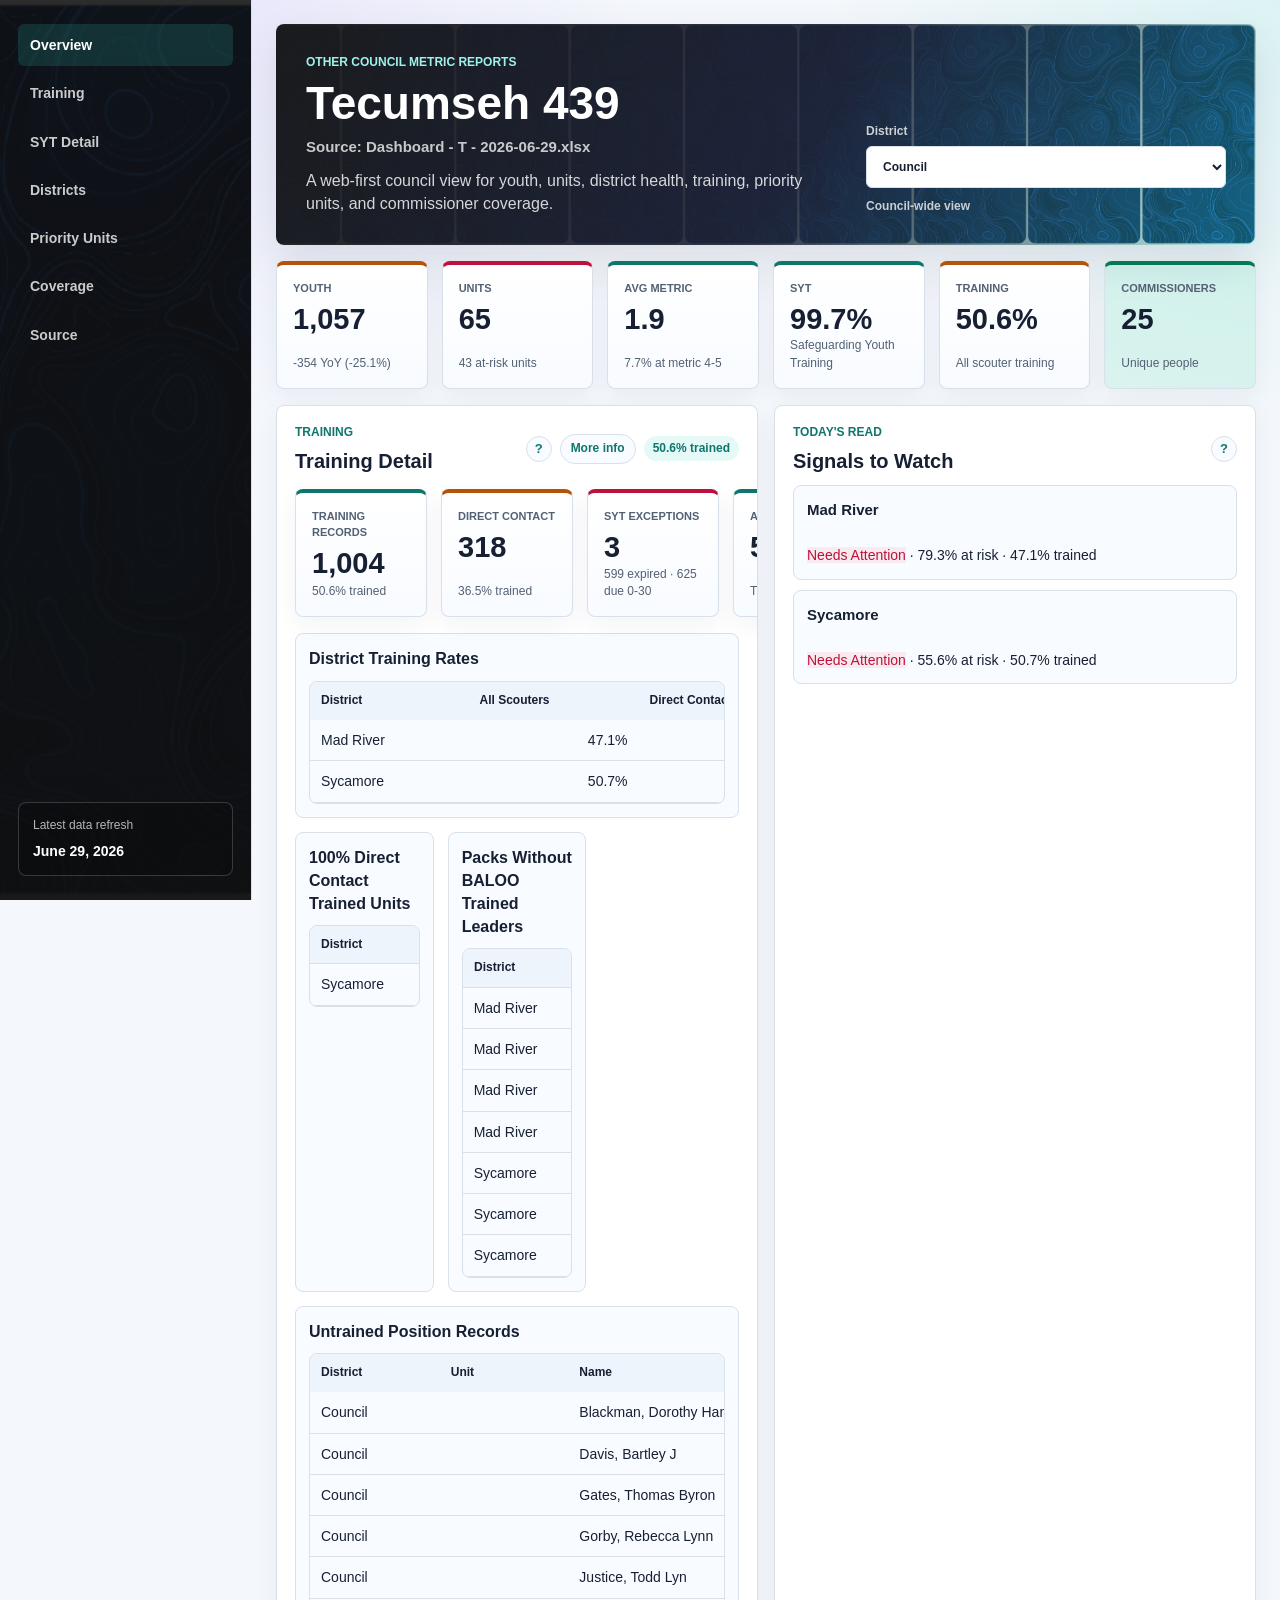
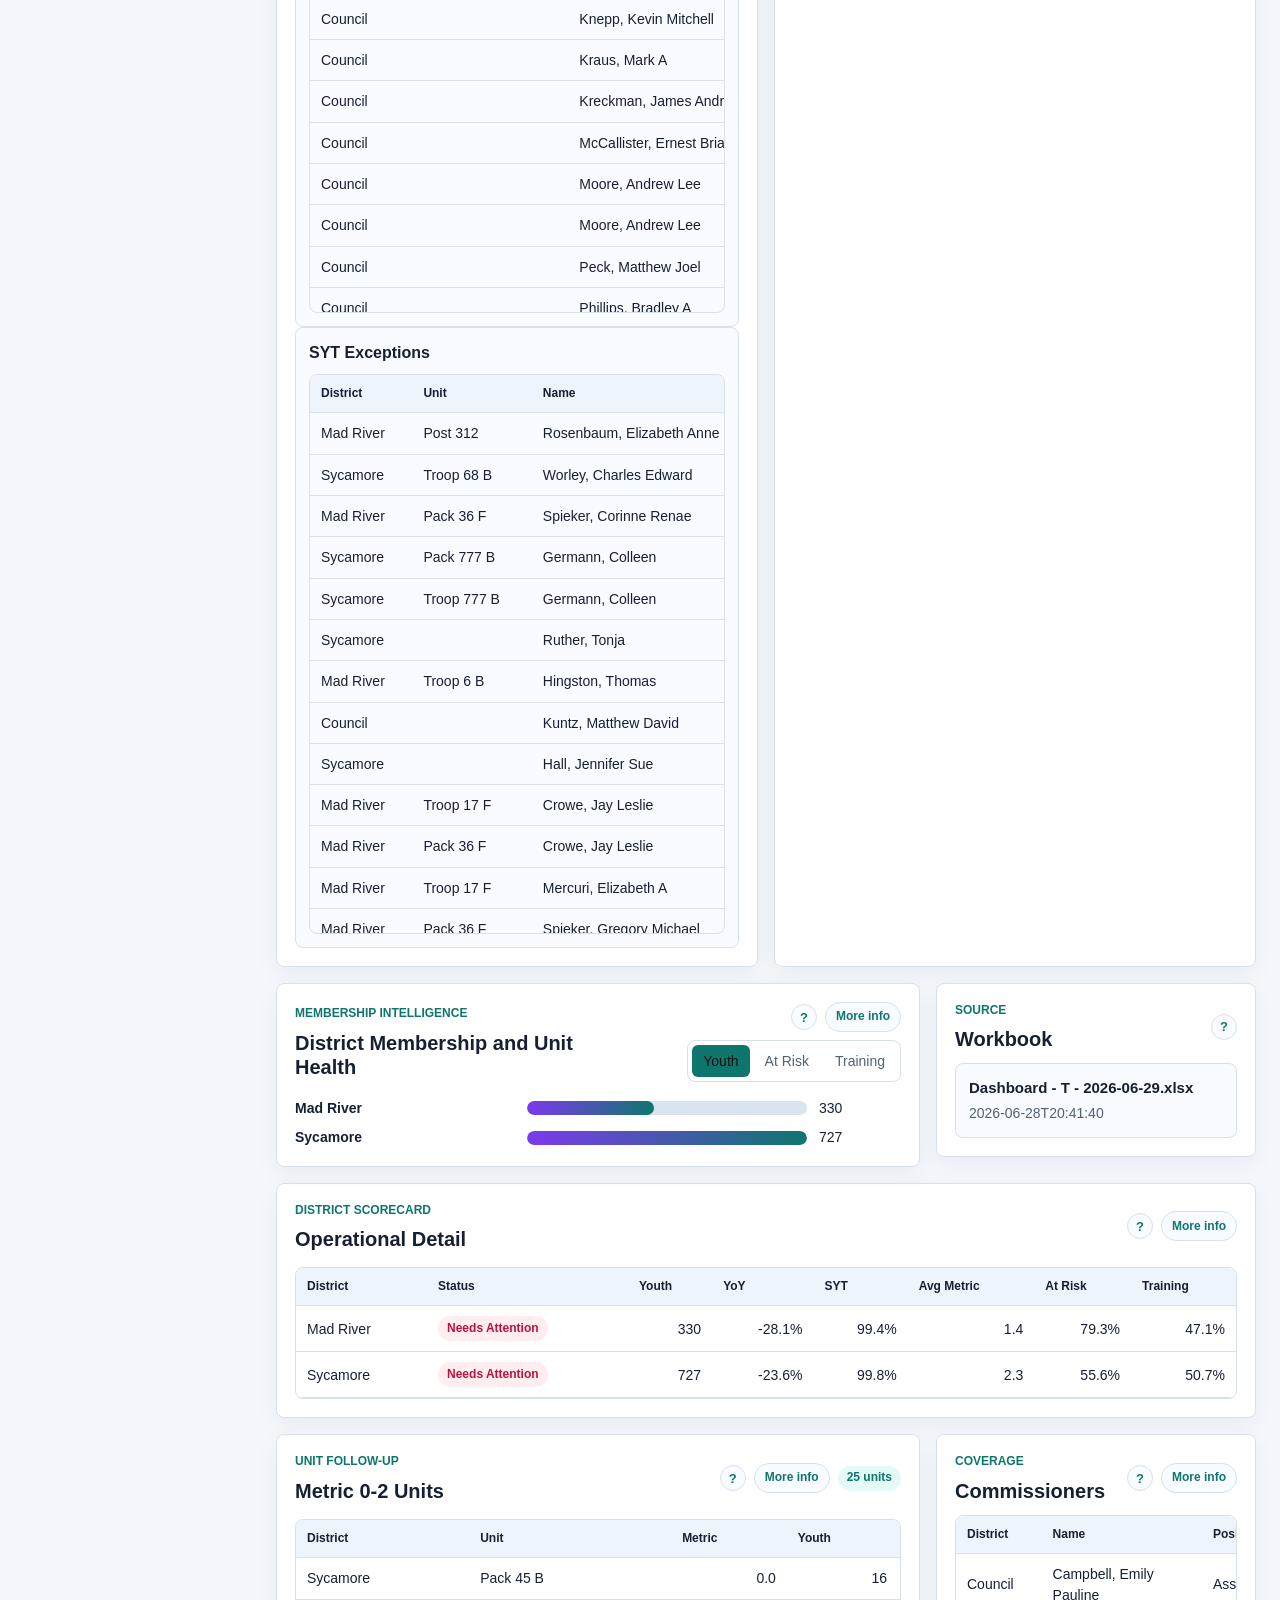
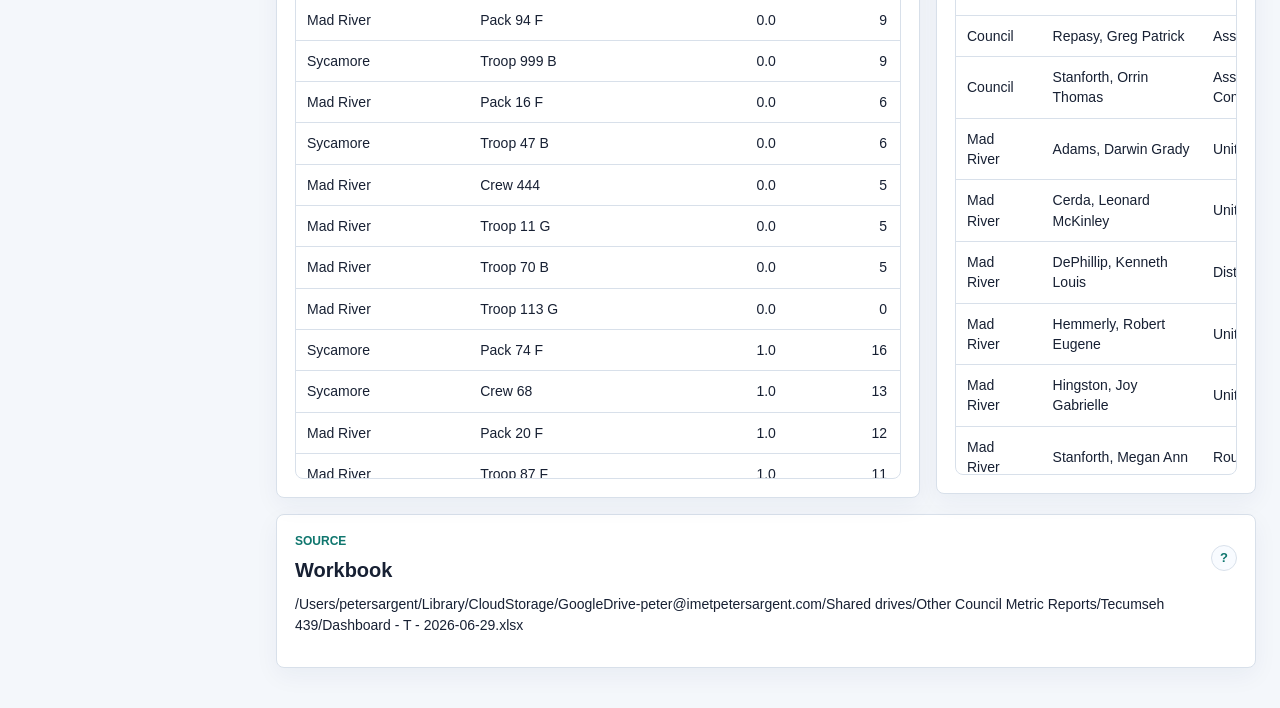
==== commit 86039dc4: "Add masthead district filter" ====
--- a/index.html
+++ b/index.html
@@ -29,6 +29,10 @@
           <p class="eyebrow">Other Council Metric Reports</p>
           <h1>Tecumseh 439 <span class="title-data-date">Source: Dashboard - T - 2026-06-29.xlsx</span></h1>
           <p class="lede">A web-first council view for youth, units, district health, training, priority units, and commissioner coverage.</p>
+        </div>
+        <div class="hero-actions masthead-filters" aria-label="Dashboard filters">
+          <label class="control"><span>District</span><select id="mastheadDistrictSelect"></select></label>
+          <p class="filter-note" id="mastheadFilterNote">Council-wide view</p>
         </div>
       </header>
 
--- a/assets/dashboard.css
+++ b/assets/dashboard.css
@@ -11,6 +11,7 @@
 .detail-link{display:inline-flex;align-items:center;min-height:30px;border:1px solid var(--line);border-radius:999px;padding:4px 10px;color:var(--cyan);background:var(--panel-2);font-size:12px;font-weight:800;text-decoration:none;white-space:nowrap}
 .detail-link:hover{text-decoration:underline}
 .hero-link{justify-content:center;color:#9ff2ec;background:rgba(0,0,0,.18);border-color:rgba(255,255,255,.24)}
+.filter-note{margin:0;color:rgba(255,255,255,.76);font-size:12px;font-weight:750}
 .detail-table{max-height:calc(100vh - 310px)}
 .detail-toolbar{display:grid;grid-template-columns:repeat(4,minmax(160px,1fr));gap:12px;margin:16px 0;padding:14px;background:var(--panel);border:1px solid var(--line);border-radius:8px}
 .detail-toolbar .control{color:var(--muted)}
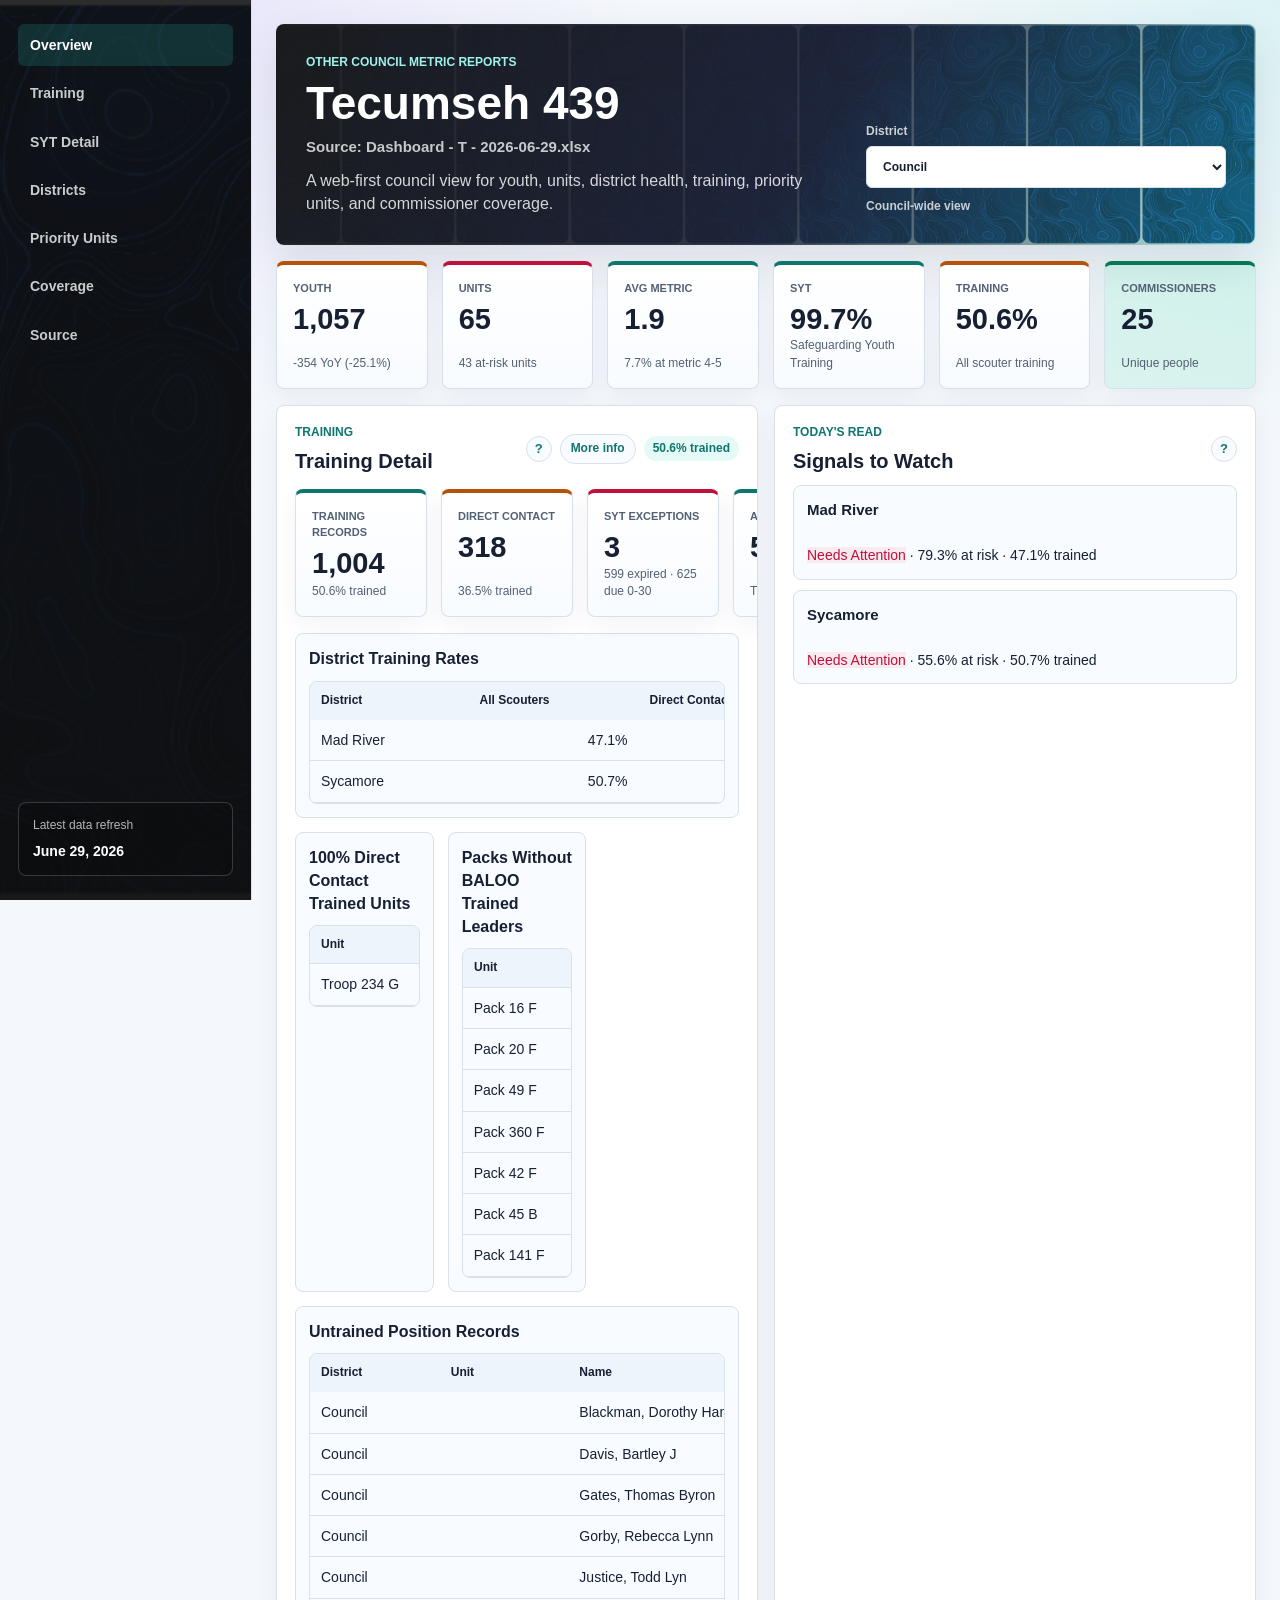
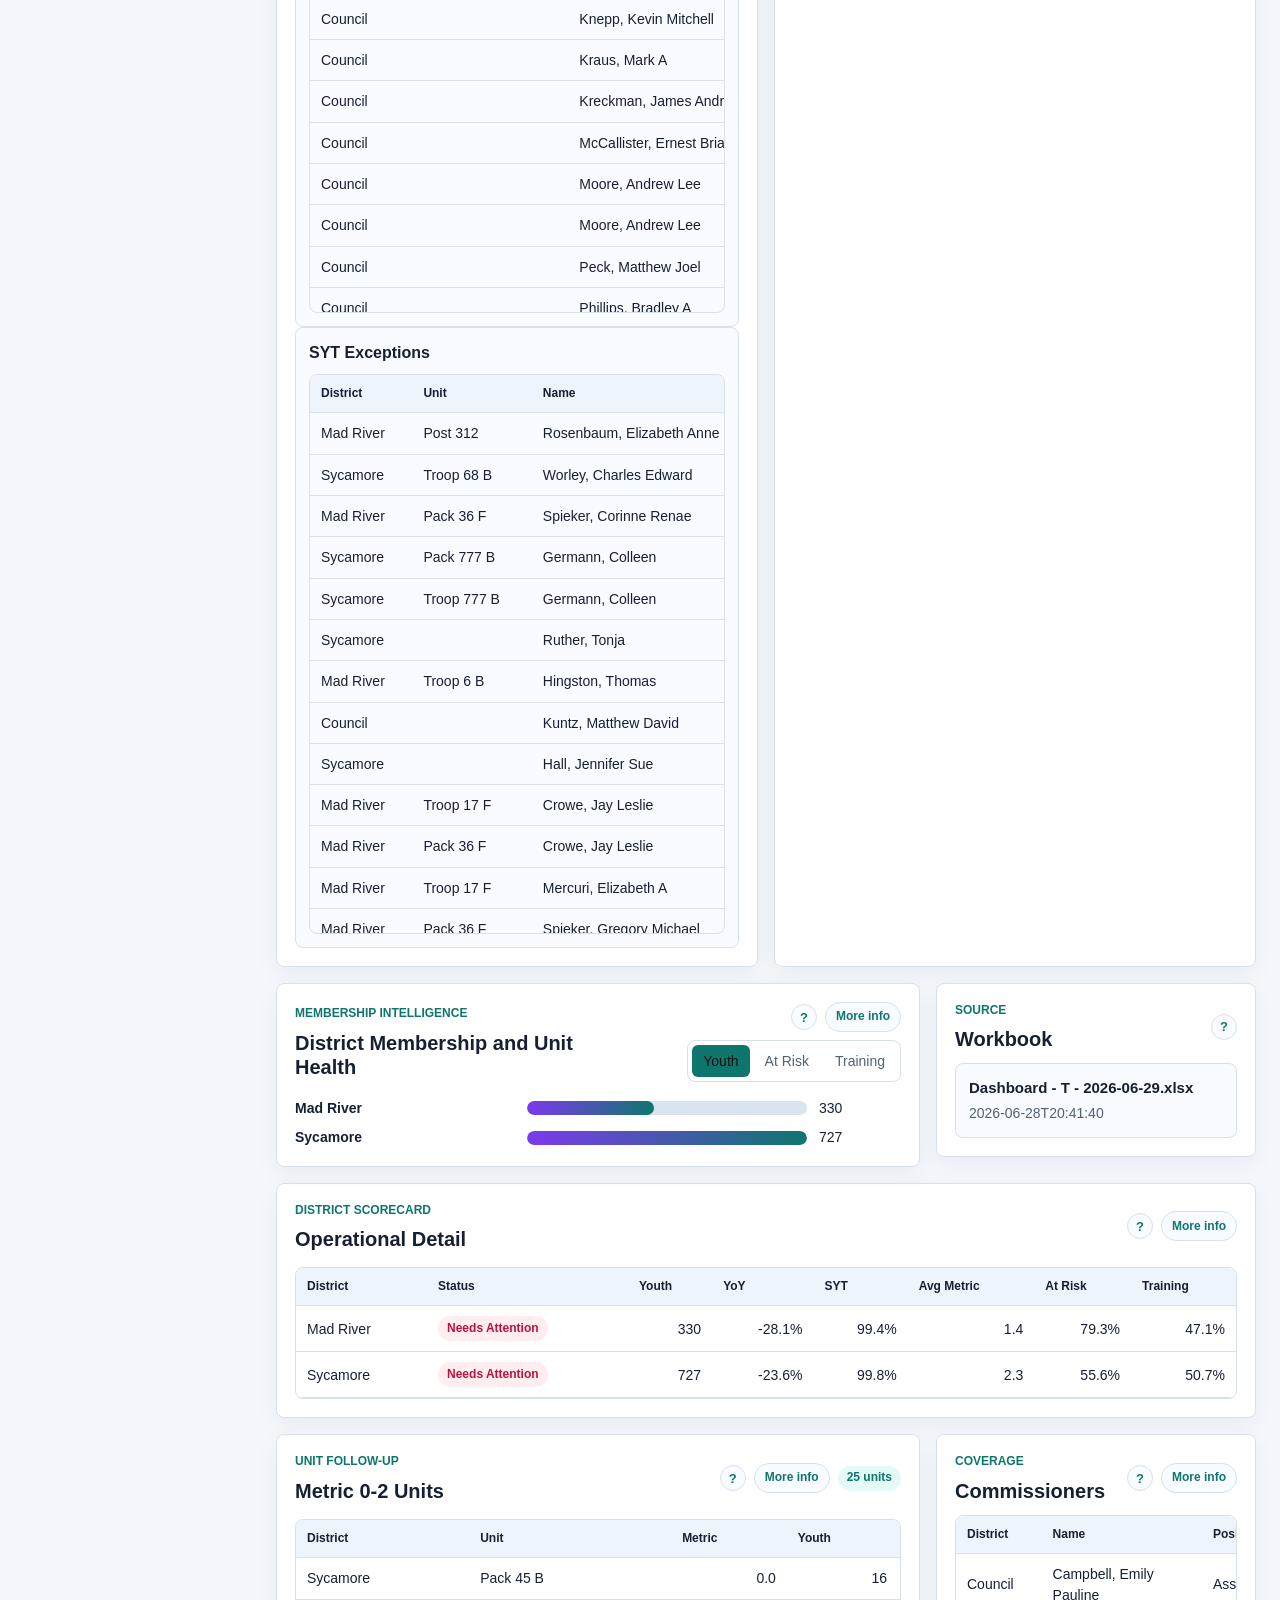
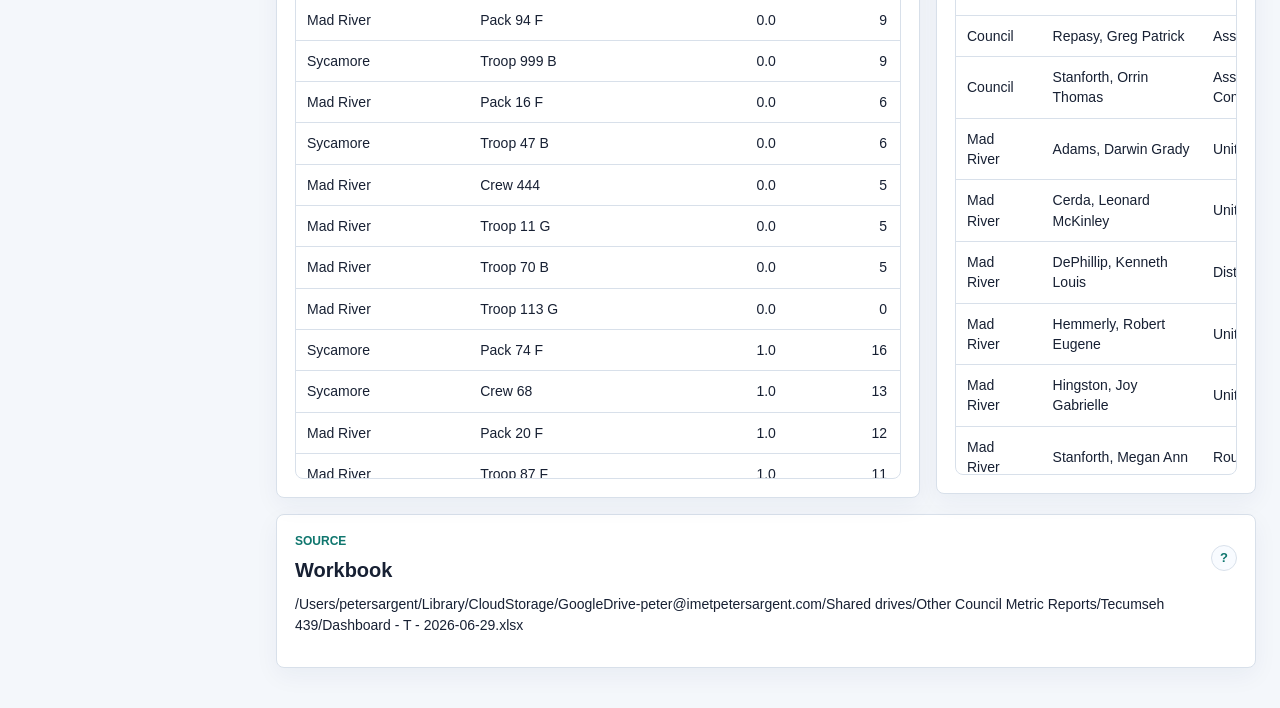
==== commit f2464797: "Polish training unit tables" ====
--- a/index.html
+++ b/index.html
@@ -4,7 +4,7 @@
   <meta charset="utf-8">
   <meta name="viewport" content="width=device-width, initial-scale=1">
   <title>Tecumseh 439 Dashboard</title>
-  <link rel="stylesheet" href="assets/dashboard.css">
+  <link rel="stylesheet" href="assets/dashboard-20260702-district-filter-v5.css">
 </head>
 <body>
   <div class="app-shell">
@@ -111,6 +111,6 @@
     </main>
   </div>
   <script>window.COUNCIL_DATA = {"name":"Tecumseh 439","slug":"tecumseh-439","folder":"/Users/petersargent/Library/CloudStorage/GoogleDrive-peter@imetpetersargent.com/Shared drives/Other Council Metric Reports/Tecumseh 439","source":"/Users/petersargent/Library/CloudStorage/GoogleDrive-peter@imetpetersargent.com/Shared drives/Other Council Metric Reports/Tecumseh 439/Dashboard - T - 2026-06-29.xlsx","source_name":"Dashboard - T - 2026-06-29.xlsx","source_mtime":"2026-06-28T20:41:40","council":{"units":65.0,"members":1057.0,"last_year_members":1411.0,"yoy_delta":-354.0,"at_risk_units":43,"healthy_units":5,"commissioners":25,"unit_commissioners_only":12,"duplicate_commissioner_registrations":5,"yoy_pct":-0.2508858965272856,"at_risk_rate":0.6615384615384615,"healthy_rate":0.07692307692307693,"avg_metric":1.9230769230769231,"training_pct":0.5059760956175299,"syt_pct":0.9969691501548814,"status_counts":{"Needs Attention":2}},"districts":[{"district":"Mad River","district_label":"Mad River 01","units":29.0,"members":330.0,"last_year_members":459.0,"yoy_delta":-129.0,"yoy_pct":-0.28104575163398693,"year_end_2025":389.0,"year_end_delta":-59.0,"year_end_pct":-0.15167095115681234,"syt_pct":0.9939577039274925,"pin_pct":0.896551724137931,"district_chair":"Thomas Gates","district_commissioner":"Kenneth DePhillip","field_exec":null,"avg_metric":1.4482758620689655,"metric_0_2_rate":0.23,"metric_3_rate":0.06,"metric_4_5_rate":0.0,"ul_cc_trained_rate":0.10344827586206896,"small_unit_rate":0.3448275862068966,"membership_yoy_growth_rate":0.4482758620689655,"rank_advancement_rate":0.4827586206896552,"outdoor_rate":0.06896551724137931,"retention_rate":0.41793103448275865,"packs":11.0,"pack_connect_pct":0.5455,"troops":15.0,"troop_connect_pct":0.4,"not_renewed_pct":0.10339999999999999,"commissioner_trained_pct":0.8332999999999999,"training_pct":0.47147147147147145,"direct_contact_training_pct":0.3783783783783784,"at_risk_units":23,"healthy_units":0,"at_risk_rate":0.7931034482758621,"healthy_rate":0.0,"status":"Needs Attention"},{"district":"Sycamore","district_label":"Sycamore 02","units":36.0,"members":727.0,"last_year_members":952.0,"yoy_delta":-225.0,"yoy_pct":-0.23634453781512604,"year_end_2025":821.0,"year_end_delta":-94.0,"year_end_pct":-0.11449451887941535,"syt_pct":0.9983361064891847,"pin_pct":0.9166666666666666,"district_chair":"Connor Thompson","district_commissioner":"Hunter Marks","field_exec":null,"avg_metric":2.3055555555555554,"metric_0_2_rate":0.2,"metric_3_rate":0.11,"metric_4_5_rate":0.05,"ul_cc_trained_rate":0.3333333333333333,"small_unit_rate":0.5,"membership_yoy_growth_rate":0.5277777777777778,"rank_advancement_rate":0.7222222222222222,"outdoor_rate":0.2222222222222222,"retention_rate":0.5622222222222222,"packs":15.0,"pack_connect_pct":0.4667,"troops":19.0,"troop_connect_pct":0.4211,"not_renewed_pct":0.0,"commissioner_trained_pct":0.9444,"training_pct":0.506514657980456,"direct_contact_training_pct":0.357487922705314,"at_risk_units":20,"healthy_units":5,"at_risk_rate":0.5555555555555556,"healthy_rate":0.1388888888888889,"status":"Needs Attention"}],"training":{"available":true,"dive":{"available":true,"council":{"district":"Tecumseh","district_label":"Tecumseh","all_scouters_pct":0.5059760956175299,"direct_contact_pct":0.36477987421383645,"all_scouters_count":null,"direct_contact_count":null},"districts":[{"district":"Mad River","district_label":"Mad River 01","all_scouters_pct":0.47147147147147145,"direct_contact_pct":0.3783783783783784,"all_scouters_count":null,"direct_contact_count":null},{"district":"Sycamore","district_label":"Sycamore 02","all_scouters_pct":0.506514657980456,"direct_contact_pct":0.357487922705314,"all_scouters_count":null,"direct_contact_count":null}],"direct_contact_honor_roll":[{"district":"Sycamore","unit":"Troop 234 G"}],"all_scouters_honor_roll":[],"no_baloo_packs":[{"district":"Mad River","unit":"Pack 16 F"},{"district":"Mad River","unit":"Pack 20 F"},{"district":"Mad River","unit":"Pack 49 F"},{"district":"Mad River","unit":"Pack 360 F"},{"district":"Sycamore","unit":"Pack 42 F"},{"district":"Sycamore","unit":"Pack 45 B"},{"district":"Sycamore","unit":"Pack 141 F"}]},"people":{"available":true,"total":1004,"trained":508,"trained_pct":0.5059760956175299,"direct_contact":318,"direct_contact_trained":116,"direct_contact_trained_pct":0.36477987421383645,"districts":[{"district":"Mad River","total":333,"trained":157,"trained_pct":0.47147147147147145,"direct_contact":111,"direct_contact_trained":42,"direct_contact_trained_pct":0.3783783783783784},{"district":"Sycamore","total":614,"trained":311,"trained_pct":0.506514657980456,"direct_contact":207,"direct_contact_trained":74,"direct_contact_trained_pct":0.357487922705314},{"district":"Council","total":57,"trained":40,"trained_pct":0.7017543859649122,"direct_contact":0,"direct_contact_trained":0,"direct_contact_trained_pct":null}],"rows":[{"district":"Council","unit":"","unit_type":"","name":"Arehart, Brian James","position":"Council Executive Board Member","trained":true,"direct_contact":false,"mandatory_codes":"","classroom_codes":"","online_codes":"","syt_expires":"2026-05-31T00:00:00","hazardous_weather_expires":null,"baloo_expires":null},{"district":"Council","unit":"","unit_type":"","name":"Ashbeck, Angela Marie","position":"Council Executive Board Member","trained":true,"direct_contact":false,"mandatory_codes":"","classroom_codes":"","online_codes":"","syt_expires":"2026-06-23T00:00:00","hazardous_weather_expires":null,"baloo_expires":null},{"district":"Council","unit":"","unit_type":"","name":"Blackman, Dorothy Han","position":"Council Executive Board Member","trained":false,"direct_contact":false,"mandatory_codes":"","classroom_codes":"H91","online_codes":"SCO_1000, SCO_1002, SCO_16001, SCO_16002, SCO_16003, SCO_16004, SCO_16005, SCO_16006, SCO_16007, SCO_16008, SCO_16009","syt_expires":"2026-05-31T00:00:00","hazardous_weather_expires":null,"baloo_expires":null},{"district":"Council","unit":"","unit_type":"","name":"Campbell, Emily Pauline","position":"Assistant Council Commissioner","trained":true,"direct_contact":false,"mandatory_codes":"","classroom_codes":"","online_codes":"","syt_expires":"2026-05-31T00:00:00","hazardous_weather_expires":null,"baloo_expires":null},{"district":"Council","unit":"","unit_type":"","name":"Carroll, Steven Scott","position":"Council Executive Board Member","trained":true,"direct_contact":false,"mandatory_codes":"","classroom_codes":"","online_codes":"","syt_expires":"2026-05-31T00:00:00","hazardous_weather_expires":null,"baloo_expires":null},{"district":"Council","unit":"","unit_type":"","name":"Crothers, Michael Alan","position":"Council Executive Board Member","trained":true,"direct_contact":false,"mandatory_codes":"","classroom_codes":"","online_codes":"","syt_expires":"2026-08-23T00:00:00","hazardous_weather_expires":null,"baloo_expires":null},{"district":"Council","unit":"","unit_type":"","name":"Davis, Bartley J","position":"Council Executive Board Member","trained":true,"direct_contact":false,"mandatory_codes":"","classroom_codes":"","online_codes":"","syt_expires":"2026-11-16T00:00:00","hazardous_weather_expires":null,"baloo_expires":null},{"district":"Council","unit":"","unit_type":"","name":"Davis, Bartley J","position":"Council Vice-President","trained":false,"direct_contact":false,"mandatory_codes":"SCO_1264","classroom_codes":"H109","online_codes":"SCO_1000, SCO_1002, SCO_16001, SCO_16002, SCO_16003, SCO_16004, SCO_16005, SCO_16006, SCO_16007, SCO_16008, SCO_16009, SCO_16010, SCO_16011","syt_expires":"2026-11-16T00:00:00","hazardous_weather_expires":null,"baloo_expires":null},{"district":"Council","unit":"","unit_type":"","name":"Free, Gregory Allen","position":"Council Executive Board Member","trained":true,"direct_contact":false,"mandatory_codes":"","classroom_codes":"","online_codes":"","syt_expires":"2026-09-12T00:00:00","hazardous_weather_expires":null,"baloo_expires":null},{"district":"Council","unit":"","unit_type":"","name":"Gates, Thomas Byron","position":"Council Executive Board Member","trained":false,"direct_contact":false,"mandatory_codes":"","classroom_codes":"H91","online_codes":"SCO_1000, SCO_1002, SCO_16001, SCO_16002, SCO_16003, SCO_16004, SCO_16005, SCO_16006, SCO_16007, SCO_16008, SCO_16009","syt_expires":"2027-02-20T00:00:00","hazardous_weather_expires":null,"baloo_expires":null},{"district":"Council","unit":"","unit_type":"","name":"Gorby, Rebecca Lynn","position":"Council Executive Board Member","trained":true,"direct_contact":false,"mandatory_codes":"","classroom_codes":"","online_codes":"","syt_expires":"2026-10-11T00:00:00","hazardous_weather_expires":null,"baloo_expires":null},{"district":"Council","unit":"","unit_type":"","name":"Gorby, Rebecca Lynn","position":"Council Vice-President","trained":false,"direct_contact":false,"mandatory_codes":"SCO_1264","classroom_codes":"H109","online_codes":"SCO_16002, SCO_16003, SCO_16004, SCO_16005, SCO_16006, SCO_16007, SCO_16008, SCO_16009, SCO_16010, SCO_16011","syt_expires":"2026-10-11T00:00:00","hazardous_weather_expires":null,"baloo_expires":null},{"district":"Council","unit":"","unit_type":"","name":"Gump, Jody ","position":"Council Treasurer","trained":true,"direct_contact":false,"mandatory_codes":"","classroom_codes":"","online_codes":"","syt_expires":"2026-05-22T00:00:00","hazardous_weather_expires":null,"baloo_expires":null},{"district":"Council","unit":"","unit_type":"","name":"Gump, Jody ","position":"Council Executive Board Member","trained":true,"direct_contact":false,"mandatory_codes":"","classroom_codes":"","online_codes":"","syt_expires":"2026-05-22T00:00:00","hazardous_weather_expires":null,"baloo_expires":null},{"district":"Council","unit":"","unit_type":"","name":"Harkins, Daniel Conger","position":"Council Executive Board Member","trained":true,"direct_contact":false,"mandatory_codes":"","classroom_codes":"","online_codes":"","syt_expires":"2026-05-31T00:00:00","hazardous_weather_expires":null,"baloo_expires":null},{"district":"Council","unit":"","unit_type":"","name":"Harkins, Daniel Conger","position":"Council Vice-President","trained":true,"direct_contact":false,"mandatory_codes":"","classroom_codes":"","online_codes":"","syt_expires":"2026-05-31T00:00:00","hazardous_weather_expires":null,"baloo_expires":null},{"district":"Council","unit":"","unit_type":"","name":"Justice, Todd Lyn","position":"Council Executive Board Member","trained":true,"direct_contact":false,"mandatory_codes":"","classroom_codes":"","online_codes":"","syt_expires":"2026-05-31T00:00:00","hazardous_weather_expires":null,"baloo_expires":null},{"district":"Council","unit":"","unit_type":"","name":"Justice, Todd Lyn","position":"Council Vice-President","trained":false,"direct_contact":false,"mandatory_codes":"SCO_1264","classroom_codes":"H109","online_codes":"SCO_16010, SCO_16011","syt_expires":"2026-05-31T00:00:00","hazardous_weather_expires":null,"baloo_expires":null},{"district":"Council","unit":"","unit_type":"","name":"Kampman, Kevin Kenney","position":"Council Executive Board Member","trained":true,"direct_contact":false,"mandatory_codes":"","classroom_codes":"","online_codes":"","syt_expires":"2026-11-04T00:00:00","hazardous_weather_expires":null,"baloo_expires":null},{"district":"Council","unit":"","unit_type":"","name":"Kirkpatrick, Daniel Robert","position":"Council Executive Board Member","trained":true,"direct_contact":false,"mandatory_codes":"","classroom_codes":"","online_codes":"","syt_expires":"2027-01-28T00:00:00","hazardous_weather_expires":null,"baloo_expires":null},{"district":"Council","unit":"","unit_type":"","name":"Knepp, Kevin Mitchell","position":"Council Executive Board Member","trained":true,"direct_contact":false,"mandatory_codes":"","classroom_codes":"","online_codes":"","syt_expires":"2026-11-22T00:00:00","hazardous_weather_expires":null,"baloo_expires":null},{"district":"Council","unit":"","unit_type":"","name":"Knepp, Kevin Mitchell","position":"Council Vice-President","trained":false,"direct_contact":false,"mandatory_codes":"SCO_1264","classroom_codes":"H109","online_codes":"SCO_16008, SCO_16009, SCO_16010, SCO_16011","syt_expires":"2026-11-22T00:00:00","hazardous_weather_expires":null,"baloo_expires":null},{"district":"Council","unit":"","unit_type":"","name":"Kraus, Mark A","position":"Council Executive Board Member","trained":false,"direct_contact":false,"mandatory_codes":"","classroom_codes":"H91","online_codes":"SCO_1000, SCO_1002, SCO_16001, SCO_16002, SCO_16003, SCO_16004, SCO_16005, SCO_16006, SCO_16007, SCO_16008, SCO_16009","syt_expires":"2026-11-13T00:00:00","hazardous_weather_expires":null,"baloo_expires":null},{"district":"Council","unit":"","unit_type":"","name":"Kreckman, James Andrew","position":"Council Executive Board Member","trained":true,"direct_contact":false,"mandatory_codes":"","classroom_codes":"","online_codes":"","syt_expires":"2026-10-22T00:00:00","hazardous_weather_expires":null,"baloo_expires":null},{"district":"Council","unit":"","unit_type":"","name":"Kreckman, James Andrew","position":"Council President","trained":false,"direct_contact":false,"mandatory_codes":"SCO_1264","classroom_codes":"H109","online_codes":"SCO_16001, SCO_16003, SCO_16004, SCO_16006, SCO_16007, SCO_16008, SCO_16009, SCO_16010, SCO_16011","syt_expires":"2026-10-22T00:00:00","hazardous_weather_expires":null,"baloo_expires":null},{"district":"Council","unit":"","unit_type":"","name":"Kuntz, Matthew David","position":"Council Executive Board Member","trained":true,"direct_contact":false,"mandatory_codes":"","classroom_codes":"","online_codes":"","syt_expires":"2026-03-20T00:00:00","hazardous_weather_expires":null,"baloo_expires":null},{"district":"Council","unit":"","unit_type":"","name":"Levy, David Arthur","position":"Council Executive Board Member","trained":true,"direct_contact":false,"mandatory_codes":"","classroom_codes":"","online_codes":"","syt_expires":"2026-10-09T00:00:00","hazardous_weather_expires":null,"baloo_expires":null},{"district":"Council","unit":"","unit_type":"","name":"Lutz, Jennifer ","position":"Council Executive Board Member","trained":true,"direct_contact":false,"mandatory_codes":"","classroom_codes":"","online_codes":"","syt_expires":"2026-05-31T00:00:00","hazardous_weather_expires":null,"baloo_expires":null},{"district":"Council","unit":"","unit_type":"","name":"Marks, Hunter ","position":"Assistant Council Commissioner","trained":true,"direct_contact":false,"mandatory_codes":"","classroom_codes":"","online_codes":"","syt_expires":"2026-05-31T00:00:00","hazardous_weather_expires":null,"baloo_expires":null},{"district":"Council","unit":"","unit_type":"","name":"McCallister, Ernest Brian","position":"Council Executive Board Member","trained":true,"direct_contact":false,"mandatory_codes":"","classroom_codes":"","online_codes":"","syt_expires":"2026-09-03T00:00:00","hazardous_weather_expires":null,"baloo_expires":null},{"district":"Council","unit":"","unit_type":"","name":"McCallister, Ernest Brian","position":"Council Vice-President","trained":false,"direct_contact":false,"mandatory_codes":"SCO_1264","classroom_codes":"H109","online_codes":"SCO_1000, SCO_1002, SCO_16001, SCO_16002, SCO_16003, SCO_16004, SCO_16005, SCO_16006, SCO_16007, SCO_16008, SCO_16009, SCO_16010, SCO_16011","syt_expires":"2026-09-03T00:00:00","hazardous_weather_expires":null,"baloo_expires":null},{"district":"Council","unit":"","unit_type":"","name":"McClelland, James Richard","position":"Council Executive Board Member","trained":true,"direct_contact":false,"mandatory_codes":"","classroom_codes":"","online_codes":"","syt_expires":"2026-05-31T00:00:00","hazardous_weather_expires":null,"baloo_expires":null},{"district":"Council","unit":"","unit_type":"","name":"Moore, Andrew Lee","position":"Council Executive Board Member","trained":false,"direct_contact":false,"mandatory_codes":"","classroom_codes":"H91","online_codes":"SCO_1002, SCO_16001, SCO_16002, SCO_16003, SCO_16004, SCO_16005, SCO_16006, SCO_16007, SCO_16008, SCO_16009","syt_expires":"2026-09-27T00:00:00","hazardous_weather_expires":null,"baloo_expires":null},{"district":"Council","unit":"","unit_type":"","name":"Moore, Andrew Lee","position":"Council Vice-President","trained":false,"direct_contact":false,"mandatory_codes":"SCO_1264","classroom_codes":"H109","online_codes":"SCO_1002, SCO_16001, SCO_16002, SCO_16003, SCO_16004, SCO_16005, SCO_16006, SCO_16007, SCO_16008, SCO_16009, SCO_16010, SCO_16011","syt_expires":"2026-09-27T00:00:00","hazardous_weather_expires":null,"baloo_expires":null},{"district":"Council","unit":"","unit_type":"","name":"Peck, Matthew Joel","position":"Council Executive Board Member","trained":false,"direct_contact":false,"mandatory_codes":"","classroom_codes":"H91","online_codes":"SCO_1000, SCO_1002, SCO_16001, SCO_16002, SCO_16003, SCO_16004, SCO_16005, SCO_16006, SCO_16007, SCO_16008, SCO_16009","syt_expires":"2026-10-15T00:00:00","hazardous_weather_expires":null,"baloo_expires":null},{"district":"Council","unit":"","unit_type":"","name":"Perez, David Charles","position":"Council Executive Board Member","trained":true,"direct_contact":false,"mandatory_codes":"","classroom_codes":"","online_codes":"","syt_expires":"2026-06-25T00:00:00","hazardous_weather_expires":null,"baloo_expires":null},{"district":"Council","unit":"","unit_type":"","name":"Perez, David Charles","position":"Council Vice-President","trained":true,"direct_contact":false,"mandatory_codes":"","classroom_codes":"","online_codes":"","syt_expires":"2026-06-25T00:00:00","hazardous_weather_expires":null,"baloo_expires":null},{"district":"Council","unit":"","unit_type":"","name":"Phillips, Bradley A","position":"Council Executive Board Member","trained":true,"direct_contact":false,"mandatory_codes":"","classroom_codes":"","online_codes":"","syt_expires":"2026-11-14T00:00:00","hazardous_weather_expires":null,"baloo_expires":null},{"district":"Council","unit":"","unit_type":"","name":"Phillips, Bradley A","position":"Council Vice-President","trained":false,"direct_contact":false,"mandatory_codes":"SCO_1264","classroom_codes":"H109","online_codes":"SCO_16010, SCO_16011","syt_expires":"2026-11-14T00:00:00","hazardous_weather_expires":null,"baloo_expires":null},{"district":"Council","unit":"","unit_type":"","name":"Price, Patrick Edwin","position":"Council Executive Board Member","trained":true,"direct_contact":false,"mandatory_codes":"","classroom_codes":"","online_codes":"","syt_expires":"2026-11-20T00:00:00","hazardous_weather_expires":null,"baloo_expires":null},{"district":"Council","unit":"","unit_type":"","name":"Repasy, Greg Patrick","position":"Council Executive Board Member","trained":true,"direct_contact":false,"mandatory_codes":"","classroom_codes":"","online_codes":"","syt_expires":"2026-11-18T00:00:00","hazardous_weather_expires":null,"baloo_expires":null},{"district":"Council","unit":"","unit_type":"","name":"Repasy, Greg Patrick","position":"Assistant Council Commissioner","trained":true,"direct_contact":false,"mandatory_codes":"","classroom_codes":"","online_codes":"","syt_expires":"2026-11-18T00:00:00","hazardous_weather_expires":null,"baloo_expires":null},{"district":"Council","unit":"","unit_type":"","name":"Rodman, Donald ","position":"Council Executive Board Member","trained":false,"direct_contact":false,"mandatory_codes":"","classroom_codes":"H91","online_codes":"SCO_1000, SCO_1002, SCO_16001, SCO_16002, SCO_16003, SCO_16004, SCO_16005, SCO_16006, SCO_16007, SCO_16008, SCO_16009","syt_expires":"2026-11-20T00:00:00","hazardous_weather_expires":null,"baloo_expires":null},{"district":"Council","unit":"","unit_type":"","name":"Rosenbaum, Kent R","position":"Council Executive Board Member","trained":true,"direct_contact":false,"mandatory_codes":"","classroom_codes":"","online_codes":"","syt_expires":"2026-08-18T00:00:00","hazardous_weather_expires":null,"baloo_expires":null},{"district":"Council","unit":"","unit_type":"","name":"Sandy, Raleigh A","position":"Council Executive Board Member","trained":true,"direct_contact":false,"mandatory_codes":"","classroom_codes":"","online_codes":"","syt_expires":"2026-11-08T00:00:00","hazardous_weather_expires":null,"baloo_expires":null},{"district":"Council","unit":"","unit_type":"","name":"Smilek, John M","position":"Council Executive Board Member","trained":true,"direct_contact":false,"mandatory_codes":"","classroom_codes":"","online_codes":"","syt_expires":"2026-05-31T00:00:00","hazardous_weather_expires":null,"baloo_expires":null},{"district":"Council","unit":"","unit_type":"","name":"Smith, Jeffrey Scott","position":"Council Executive Board Member","trained":true,"direct_contact":false,"mandatory_codes":"","classroom_codes":"","online_codes":"","syt_expires":"2026-10-22T00:00:00","hazardous_weather_expires":null,"baloo_expires":null},{"district":"Council","unit":"","unit_type":"","name":"Spray, Elwin L","position":"Assistant Council Commissioner","trained":true,"direct_contact":false,"mandatory_codes":"","classroom_codes":"","online_codes":"","syt_expires":"2026-05-31T00:00:00","hazardous_weather_expires":null,"baloo_expires":null},{"district":"Council","unit":"","unit_type":"","name":"Spray, Elwin L","position":"Council Executive Board Member","trained":true,"direct_contact":false,"mandatory_codes":"","classroom_codes":"","online_codes":"","syt_expires":"2026-05-31T00:00:00","hazardous_weather_expires":null,"baloo_expires":null},{"district":"Council","unit":"","unit_type":"","name":"Stanforth, Orrin Thomas","position":"Assistant Council Commissioner","trained":true,"direct_contact":false,"mandatory_codes":"","classroom_codes":"","online_codes":"","syt_expires":"2026-05-31T00:00:00","hazardous_weather_expires":null,"baloo_expires":null},{"district":"Council","unit":"","unit_type":"","name":"Stanforth, Orrin Thomas","position":"Council Commissioner","trained":true,"direct_contact":false,"mandatory_codes":"","classroom_codes":"","online_codes":"","syt_expires":"2026-05-31T00:00:00","hazardous_weather_expires":null,"baloo_expires":null},{"district":"Council","unit":"","unit_type":"","name":"Stanforth, Orrin Thomas","position":"Council Executive Board Member","trained":true,"direct_contact":false,"mandatory_codes":"","classroom_codes":"","online_codes":"","syt_expires":"2026-05-31T00:00:00","hazardous_weather_expires":null,"baloo_expires":null},{"district":"Council","unit":"","unit_type":"","name":"Thompson, Bethann ","position":"Council Executive Board Member","trained":true,"direct_contact":false,"mandatory_codes":"","classroom_codes":"","online_codes":"","syt_expires":"2026-10-07T00:00:00","hazardous_weather_expires":null,"baloo_expires":null},{"district":"Council","unit":"","unit_type":"","name":"Thompson, Connor Louis","position":"Council Executive Board Member","trained":false,"direct_contact":false,"mandatory_codes":"","classroom_codes":"H91","online_codes":"SCO_16007, SCO_16008, SCO_16009","syt_expires":"2026-12-31T00:00:00","hazardous_weather_expires":null,"baloo_expires":null},{"district":"Council","unit":"","unit_type":"","name":"Warren, Scott ","position":"Council Vice-President","trained":false,"direct_contact":false,"mandatory_codes":"SCO_1264","classroom_codes":"H109","online_codes":"SCO_1000, SCO_1002, SCO_16001, SCO_16002, SCO_16003, SCO_16004, SCO_16005, SCO_16006, SCO_16007, SCO_16008, SCO_16009, SCO_16010, SCO_16011","syt_expires":"2026-05-31T00:00:00","hazardous_weather_expires":null,"baloo_expires":null},{"district":"Council","unit":"","unit_type":"","name":"Warren, Scott ","position":"Council Executive Board Member","trained":false,"direct_contact":false,"mandatory_codes":"","classroom_codes":"H91","online_codes":"SCO_1000, SCO_1002, SCO_16001, SCO_16002, SCO_16003, SCO_16004, SCO_16005, SCO_16006, SCO_16007, SCO_16008, SCO_16009","syt_expires":"2026-05-31T00:00:00","hazardous_weather_expires":null,"baloo_expires":null},{"district":"Council","unit":"","unit_type":"","name":"Wolfarth, William Curtis","position":"Council Executive Board Member","trained":true,"direct_contact":false,"mandatory_codes":"","classroom_codes":"","online_codes":"","syt_expires":"2026-07-31T00:00:00","hazardous_weather_expires":null,"baloo_expires":null},{"district":"Mad River","unit":"","unit_type":"","name":"Adams, Courtney Renee","position":"Merit Badge Counselor","trained":false,"direct_contact":false,"mandatory_codes":"","classroom_codes":"D76","online_codes":"SCO_471, SCO_472, SCO_474, SCO_486","syt_expires":"2026-05-31T00:00:00","hazardous_weather_expires":null,"baloo_expires":null},{"district":"Mad River","unit":"","unit_type":"","name":"Adams, Darwin Grady","position":"District Member-at-Large","trained":true,"direct_contact":false,"mandatory_codes":"","classroom_codes":"","online_codes":"","syt_expires":"2026-08-27T00:00:00","hazardous_weather_expires":null,"baloo_expires":null},{"district":"Mad River","unit":"","unit_type":"","name":"Adams, Darwin Grady","position":"Merit Badge Counselor","trained":true,"direct_contact":false,"mandatory_codes":"","classroom_codes":"","online_codes":"","syt_expires":"2026-08-27T00:00:00","hazardous_weather_expires":null,"baloo_expires":null},{"district":"Mad River","unit":"","unit_type":"","name":"Adams, Darwin Grady","position":"Unit Commissioner","trained":true,"direct_contact":false,"mandatory_codes":"","classroom_codes":"","online_codes":"","syt_expires":"2026-08-27T00:00:00","hazardous_weather_expires":null,"baloo_expires":null},{"district":"Mad River","unit":"","unit_type":"","name":"Adkins, Kim Siegfried","position":"Merit Badge Counselor","trained":false,"direct_contact":false,"mandatory_codes":"","classroom_codes":"D76","online_codes":"SCO_471, SCO_472, SCO_474, SCO_486","syt_expires":"2026-05-31T00:00:00","hazardous_weather_expires":null,"baloo_expires":null},{"district":"Mad River","unit":"","unit_type":"","name":"Allen, Andrew Timothy","position":"District Member-at-Large","trained":false,"direct_contact":false,"mandatory_codes":"","classroom_codes":"","online_codes":"SCO_1000, SCO_1002, SCO_1004, SCO_1005, SCO_1006, SCO_1007, SCO_11012, SCO_11013, SCO_11016, SCO_11017, SCO_11059, SCO_1109, SCO_11105, SCO_11106, SCO_11107, SCO_11108, SCO_1264, SCO_1502, SCO_1503, SCO_1504, SCO_1505, SCO_1508, SCO_1509, SCO_1510, SCO_607","syt_expires":"2026-12-28T00:00:00","hazardous_weather_expires":null,"baloo_expires":null},{"district":"Mad River","unit":"","unit_type":"","name":"Allen, Bonnie Mae","position":"District Member-at-Large","trained":true,"direct_contact":false,"mandatory_codes":"","classroom_codes":"","online_codes":"","syt_expires":"2026-11-10T00:00:00","hazardous_weather_expires":null,"baloo_expires":null},{"district":"Mad River","unit":"","unit_type":"","name":"Beasley, Rebecca Rose","position":"Merit Badge Counselor","trained":true,"direct_contact":false,"mandatory_codes":"","classroom_codes":"","online_codes":"","syt_expires":"2026-06-07T00:00:00","hazardous_weather_expires":null,"baloo_expires":null},{"district":"Mad River","unit":"","unit_type":"","name":"Blake, William Joseph","position":"Merit Badge Counselor","trained":true,"direct_contact":false,"mandatory_codes":"","classroom_codes":"","online_codes":"","syt_expires":"2026-09-19T00:00:00","hazardous_weather_expires":null,"baloo_expires":null},{"district":"Mad River","unit":"","unit_type":"","name":"Brown, Anthony David","position":"District Member-at-Large","trained":false,"direct_contact":false,"mandatory_codes":"","classroom_codes":"","online_codes":"SCO_1005, SCO_1006, SCO_1007, SCO_11012, SCO_11013, SCO_11016, SCO_11017, SCO_11059, SCO_1109, SCO_11105, SCO_11106, SCO_11107, SCO_11108, SCO_1264, SCO_1502, SCO_1503, SCO_1504, SCO_1505, SCO_1508, SCO_1509, SCO_607","syt_expires":"2026-05-31T00:00:00","hazardous_weather_expires":null,"baloo_expires":null},{"district":"Mad River","unit":"","unit_type":"","name":"Cerda, Leonard McKinley","position":"Merit Badge Counselor","trained":true,"direct_contact":false,"mandatory_codes":"","classroom_codes":"","online_codes":"","syt_expires":"2026-05-31T00:00:00","hazardous_weather_expires":null,"baloo_expires":null},{"district":"Mad River","unit":"","unit_type":"","name":"Cerda, Leonard McKinley","position":"Unit Commissioner","trained":true,"direct_contact":false,"mandatory_codes":"","classroom_codes":"","online_codes":"","syt_expires":"2026-05-31T00:00:00","hazardous_weather_expires":null,"baloo_expires":null},{"district":"Mad River","unit":"","unit_type":"","name":"Clippinger, Heather ","position":"Merit Badge Counselor","trained":true,"direct_contact":false,"mandatory_codes":"","classroom_codes":"","online_codes":"","syt_expires":"2026-11-15T00:00:00","hazardous_weather_expires":null,"baloo_expires":null},{"district":"Mad River","unit":"","unit_type":"","name":"Clippinger, Stephen Grandville","position":"Merit Badge Counselor","trained":true,"direct_contact":false,"mandatory_codes":"","classroom_codes":"","online_codes":"","syt_expires":"2026-11-15T00:00:00","hazardous_weather_expires":null,"baloo_expires":null},{"district":"Mad River","unit":"","unit_type":"","name":"Corwin, Donald Leslie","position":"Merit Badge Counselor","trained":true,"direct_contact":false,"mandatory_codes":"","classroom_codes":"","online_codes":"","syt_expires":"2026-07-07T00:00:00","hazardous_weather_expires":null,"baloo_expires":null},{"district":"Mad River","unit":"","unit_type":"","name":"Day, Eric Lee","position":"Merit Badge Counselor","trained":false,"direct_contact":false,"mandatory_codes":"","classroom_codes":"D76","online_codes":"SCO_471, SCO_472, SCO_474, SCO_486","syt_expires":"2026-11-23T00:00:00","hazardous_weather_expires":null,"baloo_expires":null},{"district":"Mad River","unit":"","unit_type":"","name":"DePhillip, Kenneth Louis","position":"District Commissioner","trained":false,"direct_contact":false,"mandatory_codes":"","classroom_codes":"D18","online_codes":"","syt_expires":"2026-09-01T00:00:00","hazardous_weather_expires":null,"baloo_expires":null},{"district":"Mad River","unit":"","unit_type":"","name":"DePhillip, Kenneth Louis","position":"District Member-at-Large","trained":false,"direct_contact":false,"mandatory_codes":"","classroom_codes":"","online_codes":"SCO_11012, SCO_11013, SCO_11016, SCO_11017, SCO_11059, SCO_1109, SCO_11105, SCO_11106, SCO_11107, SCO_11108, SCO_1264, SCO_1502, SCO_1503, SCO_1504, SCO_1505, SCO_1508, SCO_1509, SCO_1510","syt_expires":"2026-09-01T00:00:00","hazardous_weather_expires":null,"baloo_expires":null},{"district":"Mad River","unit":"","unit_type":"","name":"Downing, Andrea Dawn","position":"Merit Badge Counselor","trained":true,"direct_contact":false,"mandatory_codes":"","classroom_codes":"","online_codes":"","syt_expires":"2026-05-31T00:00:00","hazardous_weather_expires":null,"baloo_expires":null},{"district":"Mad River","unit":"","unit_type":"","name":"Downing, Todd Douglas","position":"Merit Badge Counselor","trained":true,"direct_contact":false,"mandatory_codes":"","classroom_codes":"","online_codes":"","syt_expires":"2026-05-31T00:00:00","hazardous_weather_expires":null,"baloo_expires":null},{"district":"Mad River","unit":"","unit_type":"","name":"Eggleston, Jeffrey Albert","position":"District Member-at-Large","trained":false,"direct_contact":false,"mandatory_codes":"","classroom_codes":"","online_codes":"SCO_1000, SCO_1002, SCO_1004, SCO_1005, SCO_1006, SCO_1007, SCO_11012, SCO_11013, SCO_11016, SCO_11017, SCO_11059, SCO_1109, SCO_11105, SCO_11106, SCO_11107, SCO_11108, SCO_1264, SCO_1502, SCO_1503, SCO_1504, SCO_1505, SCO_1508, SCO_1509, SCO_1510, SCO_607","syt_expires":"2026-05-31T00:00:00","hazardous_weather_expires":null,"baloo_expires":null},{"district":"Mad River","unit":"","unit_type":"","name":"Free, Gregory Allen","position":"Merit Badge Counselor","trained":false,"direct_contact":false,"mandatory_codes":"","classroom_codes":"D76","online_codes":"SCO_471, SCO_472, SCO_474","syt_expires":"2026-09-12T00:00:00","hazardous_weather_expires":null,"baloo_expires":null},{"district":"Mad River","unit":"","unit_type":"","name":"Free, Traci Ann","position":"District Member-at-Large","trained":false,"direct_contact":false,"mandatory_codes":"","classroom_codes":"","online_codes":"SCO_1004, SCO_1005, SCO_1006, SCO_1007, SCO_11012, SCO_11013, SCO_11016, SCO_11017, SCO_11059, SCO_1109, SCO_11105, SCO_11106, SCO_11107, SCO_11108, SCO_1264, SCO_1502, SCO_1503, SCO_1504, SCO_1505, SCO_1508, SCO_1509, SCO_1510, SCO_607","syt_expires":"2026-05-31T00:00:00","hazardous_weather_expires":null,"baloo_expires":null},{"district":"Mad River","unit":"","unit_type":"","name":"Gates, Thomas Byron","position":"District Chair","trained":false,"direct_contact":false,"mandatory_codes":"","classroom_codes":"D61","online_codes":"SCO_1000, SCO_1002, SCO_1004, SCO_1005, SCO_1006, SCO_1007, SCO_11012, SCO_11013, SCO_11016, SCO_11017, SCO_11053, SCO_11056, SCO_1109, SCO_11100, SCO_1264, SCO_1500, SCO_1501, SCO_1502, SCO_1503, SCO_1504, SCO_1505, SCO_1506, SCO_1507, SCO_1508, SCO_607","syt_expires":"2027-02-20T00:00:00","hazardous_weather_expires":null,"baloo_expires":null},{"district":"Mad River","unit":"","unit_type":"","name":"Gray, Matthew Zane","position":"Merit Badge Counselor","trained":true,"direct_contact":false,"mandatory_codes":"","classroom_codes":"","online_codes":"","syt_expires":"2026-08-18T00:00:00","hazardous_weather_expires":null,"baloo_expires":null},{"district":"Mad River","unit":"","unit_type":"","name":"Hemmerly, Robert Eugene","position":"Unit Commissioner","trained":true,"direct_contact":false,"mandatory_codes":"","classroom_codes":"","online_codes":"","syt_expires":"2026-05-31T00:00:00","hazardous_weather_expires":null,"baloo_expires":null},{"district":"Mad River","unit":"","unit_type":"","name":"Hemmerly, Robert Eugene","position":"District Member-at-Large","trained":true,"direct_contact":false,"mandatory_codes":"","classroom_codes":"","online_codes":"","syt_expires":"2026-05-31T00:00:00","hazardous_weather_expires":null,"baloo_expires":null},{"district":"Mad River","unit":"","unit_type":"","name":"Hemmerly, Robert Eugene","position":"Merit Badge Counselor","trained":true,"direct_contact":false,"mandatory_codes":"","classroom_codes":"","online_codes":"","syt_expires":"2026-05-31T00:00:00","hazardous_weather_expires":null,"baloo_expires":null},{"district":"Mad River","unit":"","unit_type":"","name":"Hingston, Daniel Edmond","position":"Merit Badge Counselor","trained":true,"direct_contact":false,"mandatory_codes":"","classroom_codes":"","online_codes":"","syt_expires":"2026-10-05T00:00:00","hazardous_weather_expires":null,"baloo_expires":null},{"district":"Mad River","unit":"","unit_type":"","name":"Hingston, Joy Gabrielle","position":"Merit Badge Counselor","trained":true,"direct_contact":false,"mandatory_codes":"","classroom_codes":"","online_codes":"","syt_expires":"2026-05-31T00:00:00","hazardous_weather_expires":null,"baloo_expires":null},{"district":"Mad River","unit":"","unit_type":"","name":"Hingston, Joy Gabrielle","position":"Unit Commissioner","trained":true,"direct_contact":false,"mandatory_codes":"","classroom_codes":"","online_codes":"","syt_expires":"2026-05-31T00:00:00","hazardous_weather_expires":null,"baloo_expires":null},{"district":"Mad River","unit":"","unit_type":"","name":"Honefanger, Jefferson G","position":"Merit Badge Counselor","trained":true,"direct_contact":false,"mandatory_codes":"","classroom_codes":"","online_codes":"","syt_expires":"2026-05-31T00:00:00","hazardous_weather_expires":null,"baloo_expires":null},{"district":"Mad River","unit":"","unit_type":"","name":"Howerton, Jacklyn J","position":"District Member-at-Large","trained":false,"direct_contact":false,"mandatory_codes":"","classroom_codes":"","online_codes":"SCO_1000, SCO_1002, SCO_1004, SCO_1005, SCO_1006, SCO_1007, SCO_11012, SCO_11013, SCO_11016, SCO_11017, SCO_11059, SCO_1109, SCO_11106, SCO_11107, SCO_11108, SCO_1264, SCO_1502, SCO_1503, SCO_1504, SCO_1505, SCO_1508, SCO_1509, SCO_1510, SCO_607","syt_expires":"2026-04-09T00:00:00","hazardous_weather_expires":null,"baloo_expires":null},{"district":"Mad River","unit":"","unit_type":"","name":"Irvin, David Jonathan","position":"Merit Badge Counselor","trained":true,"direct_contact":false,"mandatory_codes":"","classroom_codes":"","online_codes":"","syt_expires":"2026-05-31T00:00:00","hazardous_weather_expires":null,"baloo_expires":null},{"district":"Mad River","unit":"","unit_type":"","name":"Johnson, Anna M","position":"District Member-at-Large","trained":true,"direct_contact":false,"mandatory_codes":"","classroom_codes":"","online_codes":"","syt_expires":"2026-11-06T00:00:00","hazardous_weather_expires":null,"baloo_expires":null},{"district":"Mad River","unit":"","unit_type":"","name":"Johnson, Arthur T","position":"District Member-at-Large","trained":true,"direct_contact":false,"mandatory_codes":"","classroom_codes":"","online_codes":"","syt_expires":"2026-11-06T00:00:00","hazardous_weather_expires":null,"baloo_expires":null},{"district":"Mad River","unit":"","unit_type":"","name":"Johnson, Deborah Lynn","position":"Merit Badge Counselor","trained":false,"direct_contact":false,"mandatory_codes":"","classroom_codes":"D76","online_codes":"SCO_471, SCO_486","syt_expires":"2026-10-31T00:00:00","hazardous_weather_expires":null,"baloo_expires":null},{"district":"Mad River","unit":"","unit_type":"","name":"Kampman, Kevin Kenney","position":"Merit Badge Counselor","trained":true,"direct_contact":false,"mandatory_codes":"","classroom_codes":"","online_codes":"","syt_expires":"2026-11-04T00:00:00","hazardous_weather_expires":null,"baloo_expires":null},{"district":"Mad River","unit":"","unit_type":"","name":"Loeffler, Floyd Norman","position":"Merit Badge Counselor","trained":true,"direct_contact":false,"mandatory_codes":"","classroom_codes":"","online_codes":"","syt_expires":"2026-09-30T00:00:00","hazardous_weather_expires":null,"baloo_expires":null},{"district":"Mad River","unit":"","unit_type":"","name":"Loeffler, Floyd Norman","position":"District Member-at-Large","trained":false,"direct_contact":false,"mandatory_codes":"","classroom_codes":"","online_codes":"SCO_1000, SCO_1002, SCO_1004, SCO_1005, SCO_1006, SCO_1007, SCO_11012, SCO_11013, SCO_11016, SCO_11017, SCO_11059, SCO_1109, SCO_11105, SCO_11106, SCO_11107, SCO_11108, SCO_1264, SCO_1502, SCO_1503, SCO_1504, SCO_1505, SCO_1508, SCO_1509, SCO_1510, SCO_607","syt_expires":"2026-09-30T00:00:00","hazardous_weather_expires":null,"baloo_expires":null},{"district":"Mad River","unit":"","unit_type":"","name":"Lutz, Jennifer ","position":"Merit Badge Counselor","trained":true,"direct_contact":false,"mandatory_codes":"","classroom_codes":"","online_codes":"","syt_expires":"2026-05-31T00:00:00","hazardous_weather_expires":null,"baloo_expires":null},{"district":"Mad River","unit":"","unit_type":"","name":"MacKinney, Kathryn Elizabeth","position":"District Member-at-Large","trained":false,"direct_contact":false,"mandatory_codes":"","classroom_codes":"","online_codes":"SCO_1000, SCO_1002, SCO_1004, SCO_1005, SCO_1006, SCO_1007, SCO_11012, SCO_11013, SCO_11016, SCO_11017, SCO_11059, SCO_1109, SCO_11105, SCO_11106, SCO_11107, SCO_11108, SCO_1264, SCO_1502, SCO_1503, SCO_1504, SCO_1505, SCO_1508, SCO_1509, SCO_1510, SCO_607","syt_expires":"2026-05-31T00:00:00","hazardous_weather_expires":null,"baloo_expires":null},{"district":"Mad River","unit":"","unit_type":"","name":"McClelland, Matthew Cole","position":"Merit Badge Counselor","trained":false,"direct_contact":false,"mandatory_codes":"","classroom_codes":"D76","online_codes":"SCO_471, SCO_472, SCO_474, SCO_486","syt_expires":"2026-12-16T00:00:00","hazardous_weather_expires":null,"baloo_expires":null},{"district":"Mad River","unit":"","unit_type":"","name":"Newton, Renee Danielle","position":"Merit Badge Counselor","trained":true,"direct_contact":false,"mandatory_codes":"","classroom_codes":"","online_codes":"","syt_expires":"2026-05-31T00:00:00","hazardous_weather_expires":null,"baloo_expires":null},{"district":"Mad River","unit":"","unit_type":"","name":"Otto, Charles Arthur","position":"Merit Badge Counselor","trained":true,"direct_contact":false,"mandatory_codes":"","classroom_codes":"","online_codes":"","syt_expires":"2026-05-31T00:00:00","hazardous_weather_expires":null,"baloo_expires":null},{"district":"Mad River","unit":"","unit_type":"","name":"Overholser, Paul Kenneth","position":"Merit Badge Counselor","trained":true,"direct_contact":false,"mandatory_codes":"","classroom_codes":"","online_codes":"","syt_expires":"2026-05-31T00:00:00","hazardous_weather_expires":null,"baloo_expires":null},{"district":"Mad River","unit":"","unit_type":"","name":"Powell, Cameron Charles","position":"Merit Badge Counselor","trained":true,"direct_contact":false,"mandatory_codes":"","classroom_codes":"","online_codes":"","syt_expires":"2026-05-31T00:00:00","hazardous_weather_expires":null,"baloo_expires":null},{"district":"Mad River","unit":"","unit_type":"","name":"Richardson, Mark Alan","position":"Merit Badge Counselor","trained":true,"direct_contact":false,"mandatory_codes":"","classroom_codes":"","online_codes":"","syt_expires":"2027-02-17T00:00:00","hazardous_weather_expires":null,"baloo_expires":null},{"district":"Mad River","unit":"","unit_type":"","name":"Riley, Kelly Ann","position":"Merit Badge Counselor","trained":true,"direct_contact":false,"mandatory_codes":"","classroom_codes":"","online_codes":"","syt_expires":"2026-05-31T00:00:00","hazardous_weather_expires":null,"baloo_expires":null},{"district":"Mad River","unit":"","unit_type":"","name":"Schreiber, Janet M","position":"Merit Badge Counselor","trained":true,"direct_contact":false,"mandatory_codes":"","classroom_codes":"","online_codes":"","syt_expires":"2026-05-31T00:00:00","hazardous_weather_expires":null,"baloo_expires":null},{"district":"Mad River","unit":"","unit_type":"","name":"Stanforth, Megan Ann","position":"Roundtable Commissioner","trained":true,"direct_contact":false,"mandatory_codes":"","classroom_codes":"","online_codes":"","syt_expires":"2026-05-31T00:00:00","hazardous_weather_expires":null,"baloo_expires":null},{"district":"Mad River","unit":"","unit_type":"","name":"Stanforth, Megan Ann","position":"Merit Badge Counselor","trained":false,"direct_contact":false,"mandatory_codes":"","classroom_codes":"D76","online_codes":"SCO_486","syt_expires":"2026-05-31T00:00:00","hazardous_weather_expires":null,"baloo_expires":null},{"district":"Mad River","unit":"","unit_type":"","name":"Stanforth, Orrin Thomas","position":"Merit Badge Counselor","trained":true,"direct_contact":false,"mandatory_codes":"","classroom_codes":"","online_codes":"","syt_expires":"2026-05-31T00:00:00","hazardous_weather_expires":null,"baloo_expires":null},{"district":"Mad River","unit":"","unit_type":"","name":"Stanforth, Orrin Thomas","position":"District Member-at-Large","trained":true,"direct_contact":false,"mandatory_codes":"","classroom_codes":"","online_codes":"","syt_expires":"2026-05-31T00:00:00","hazardous_weather_expires":null,"baloo_expires":null},{"district":"Mad River","unit":"","unit_type":"","name":"Swank, Sara Eileen","position":"Merit Badge Counselor","trained":true,"direct_contact":false,"mandatory_codes":"","classroom_codes":"","online_codes":"","syt_expires":"2026-04-24T00:00:00","hazardous_weather_expires":null,"baloo_expires":null},{"district":"Mad River","unit":"","unit_type":"","name":"Swartzentruber, Bryan ","position":"Merit Badge Counselor","trained":true,"direct_contact":false,"mandatory_codes":"","classroom_codes":"","online_codes":"","syt_expires":"2026-05-31T00:00:00","hazardous_weather_expires":null,"baloo_expires":null},{"district":"Mad River","unit":"","unit_type":"","name":"Wolfarth, William Curtis","position":"District Member-at-Large","trained":false,"direct_contact":false,"mandatory_codes":"","classroom_codes":"","online_codes":"SCO_1000, SCO_1002, SCO_1004, SCO_1005, SCO_1006, SCO_1007, SCO_11012, SCO_11013, SCO_11016, SCO_11017, SCO_11059, SCO_1109, SCO_11105, SCO_11106, SCO_11107, SCO_11108, SCO_1264, SCO_1502, SCO_1503, SCO_1504, SCO_1505, SCO_1508, SCO_1509, SCO_1510, SCO_607","syt_expires":"2026-07-31T00:00:00","hazardous_weather_expires":null,"baloo_expires":null},{"district":"Mad River","unit":"","unit_type":"","name":"Wolfe, Spencer Joseph","position":"District Member-at-Large","trained":false,"direct_contact":false,"mandatory_codes":"","classroom_codes":"","online_codes":"SCO_1000, SCO_1002, SCO_1004, SCO_1005, SCO_1006, SCO_1007, SCO_11012, SCO_11013, SCO_11016, SCO_11017, SCO_11059, SCO_1109, SCO_11105, SCO_11106, SCO_11107, SCO_11108, SCO_1264, SCO_1502, SCO_1503, SCO_1504, SCO_1505, SCO_1508, SCO_1509, SCO_1510, SCO_607","syt_expires":"2026-05-31T00:00:00","hazardous_weather_expires":null,"baloo_expires":null},{"district":"Mad River","unit":"","unit_type":"","name":"Woolf, Brien D","position":"Merit Badge Counselor","trained":true,"direct_contact":false,"mandatory_codes":"","classroom_codes":"","online_codes":"","syt_expires":"2026-05-31T00:00:00","hazardous_weather_expires":null,"baloo_expires":null},{"district":"Mad River","unit":"Crew 6","unit_type":"Crew","name":"Armlovich, Joel A","position":"Chartered Organization Rep.","trained":true,"direct_contact":false,"mandatory_codes":"","classroom_codes":"","online_codes":"","syt_expires":"2026-05-31T00:00:00","hazardous_weather_expires":null,"baloo_expires":null},{"district":"Mad River","unit":"Crew 6","unit_type":"Crew","name":"Clippinger, Barbara Ann","position":"Venturing Crew Assoc. Advisor","trained":false,"direct_contact":true,"mandatory_codes":"SCO_800","classroom_codes":"","online_codes":"SCO_101, SCO_102, SCO_103, SCO_104, SCO_105, SCO_107, SCO_108, SCO_109, SCO_110, SCO_111, SCO_112, SCO_113, SCO_114","syt_expires":"2026-05-31T00:00:00","hazardous_weather_expires":"SCO_800","baloo_expires":null},{"district":"Mad River","unit":"Crew 6","unit_type":"Crew","name":"Clippinger, Heather ","position":"Committee Member","trained":true,"direct_contact":false,"mandatory_codes":"","classroom_codes":"","online_codes":"","syt_expires":"2026-11-15T00:00:00","hazardous_weather_expires":null,"baloo_expires":null},{"district":"Mad River","unit":"Crew 6","unit_type":"Crew","name":"Clippinger, James G","position":"Committee Chair","trained":true,"direct_contact":false,"mandatory_codes":"","classroom_codes":"","online_codes":"","syt_expires":"2026-07-08T00:00:00","hazardous_weather_expires":null,"baloo_expires":null},{"district":"Mad River","unit":"Crew 6","unit_type":"Crew","name":"Clippinger, Jeffrey G","position":"Venturing Crew Assoc. Advisor","trained":false,"direct_contact":true,"mandatory_codes":"SCO_800","classroom_codes":"","online_codes":"SCO_101, SCO_102, SCO_103, SCO_104, SCO_105, SCO_107, SCO_108, SCO_109, SCO_110, SCO_111, SCO_112, SCO_113, SCO_114","syt_expires":"2026-05-31T00:00:00","hazardous_weather_expires":"SCO_800","baloo_expires":null},{"district":"Mad River","unit":"Crew 6","unit_type":"Crew","name":"Clippinger, Kim M","position":"Committee Member","trained":true,"direct_contact":false,"mandatory_codes":"","classroom_codes":"","online_codes":"","syt_expires":"2026-05-31T00:00:00","hazardous_weather_expires":null,"baloo_expires":null},{"district":"Mad River","unit":"Crew 6","unit_type":"Crew","name":"Clippinger, Wendy Anne","position":"Venturing Crew Assoc. Advisor","trained":true,"direct_contact":true,"mandatory_codes":"","classroom_codes":"","online_codes":"","syt_expires":"2026-07-15T00:00:00","hazardous_weather_expires":"2027-07-15T00:00:00","baloo_expires":null},{"district":"Mad River","unit":"Crew 6","unit_type":"Crew","name":"Goodman, Jessica Ann","position":"Venturing Crew Advisor","trained":true,"direct_contact":true,"mandatory_codes":"","classroom_codes":"","online_codes":"","syt_expires":"2026-05-31T00:00:00","hazardous_weather_expires":"2027-04-24T00:00:00","baloo_expires":null},{"district":"Mad River","unit":"Crew 444","unit_type":"Crew","name":"Armstrong, Leontine Elizabeth","position":"Committee Chair","trained":true,"direct_contact":false,"mandatory_codes":"","classroom_codes":"","online_codes":"","syt_expires":"2026-05-31T00:00:00","hazardous_weather_expires":null,"baloo_expires":null},{"district":"Mad River","unit":"Crew 444","unit_type":"Crew","name":"Farrell, Amy E","position":"Venturing Crew Advisor","trained":false,"direct_contact":true,"mandatory_codes":"SCO_800","classroom_codes":"P21","online_codes":"SCO_101, SCO_102, SCO_103, SCO_104, SCO_105, SCO_107, SCO_108, SCO_109, SCO_110, SCO_111, SCO_112, SCO_113, SCO_114","syt_expires":"2026-05-31T00:00:00","hazardous_weather_expires":"2026-01-25T00:00:00","baloo_expires":null},{"district":"Mad River","unit":"Crew 444","unit_type":"Crew","name":"Farrell, Riley Jordan","position":"Venturing Crew Assoc. Advisor","trained":false,"direct_contact":true,"mandatory_codes":"SCO_800","classroom_codes":"P21","online_codes":"SCO_101, SCO_102, SCO_103, SCO_104, SCO_105, SCO_107, SCO_108, SCO_109, SCO_110, SCO_111, SCO_112, SCO_113, SCO_114","syt_expires":"2026-04-08T00:00:00","hazardous_weather_expires":"SCO_800","baloo_expires":null},{"district":"Mad River","unit":"Crew 444","unit_type":"Crew","name":"Glaze, Lori Elaine","position":"Committee Member","trained":false,"direct_contact":false,"mandatory_codes":"","classroom_codes":"WS12","online_codes":"SCO_101, SCO_102, SCO_103, SCO_104, SCO_105, SCO_107, SCO_108, SCO_109, SCO_110, SCO_111, SCO_112, SCO_113, SCO_114","syt_expires":"2026-05-31T00:00:00","hazardous_weather_expires":null,"baloo_expires":null},{"district":"Mad River","unit":"Crew 444","unit_type":"Crew","name":"Mohr, Jeffrey Jon","position":"Council Unit Representative","trained":false,"direct_contact":false,"mandatory_codes":"","classroom_codes":"D72","online_codes":"SCO_267, SCO_268, SCO_269, SCO_270","syt_expires":"2026-05-31T00:00:00","hazardous_weather_expires":null,"baloo_expires":null},{"district":"Mad River","unit":"Crew 444","unit_type":"Crew","name":"Wiles, Daniel Elias","position":"Committee Member","trained":false,"direct_contact":false,"mandatory_codes":"","classroom_codes":"WS12","online_codes":"SCO_101, SCO_102, SCO_103, SCO_104, SCO_105, SCO_107, SCO_108, SCO_109, SCO_110, SCO_111, SCO_112, SCO_113, SCO_114","syt_expires":"2026-10-25T00:00:00","hazardous_weather_expires":null,"baloo_expires":null},{"district":"Mad River","unit":"Pack 11 F","unit_type":"Pack","name":"Agudelo, Jayfrey ","position":"Den Leader","trained":false,"direct_contact":true,"mandatory_codes":"","classroom_codes":"C42","online_codes":"SCO_450, SCO_451, SCO_452, SCO_453, SCO_454, SCO_455, SCO_456, SCO_457, SCO_460, SCO_461, SCO_462, SCO_463, SCO_464, SCO_465, SCO_466","syt_expires":"2026-05-31T00:00:00","hazardous_weather_expires":"2028-02-02T00:00:00","baloo_expires":null},{"district":"Mad River","unit":"Pack 11 F","unit_type":"Pack","name":"Brown, Anthony David","position":"Committee Chair","trained":false,"direct_contact":false,"mandatory_codes":"","classroom_codes":"C60","online_codes":"SCO_450, SCO_451, SCO_453, SCO_454, SCO_459, SCO_460, SCO_461, SCO_462, SCO_463, SCO_465, SCO_466, SCO_467, SCO_468, SCO_469","syt_expires":"2026-05-31T00:00:00","hazardous_weather_expires":null,"baloo_expires":null},{"district":"Mad River","unit":"Pack 11 F","unit_type":"Pack","name":"Brown, Mindy Rene","position":"Den Leader","trained":false,"direct_contact":true,"mandatory_codes":"","classroom_codes":"C42","online_codes":"SCO_450, SCO_451, SCO_452, SCO_453, SCO_454, SCO_455, SCO_456, SCO_457, SCO_460, SCO_461, SCO_464, SCO_465, SCO_466","syt_expires":"2026-05-31T00:00:00","hazardous_weather_expires":"2027-05-01T00:00:00","baloo_expires":null},{"district":"Mad River","unit":"Pack 11 F","unit_type":"Pack","name":"Fuehrer, Emily Jane Lockwood","position":"Committee Member","trained":true,"direct_contact":false,"mandatory_codes":"","classroom_codes":"","online_codes":"","syt_expires":"2026-05-31T00:00:00","hazardous_weather_expires":null,"baloo_expires":"Yes"},{"district":"Mad River","unit":"Pack 11 F","unit_type":"Pack","name":"Huffman, Amber Moraine","position":"Den Leader","trained":false,"direct_contact":true,"mandatory_codes":"SCO_800","classroom_codes":"C42","online_codes":"SCO_450, SCO_451, SCO_452, SCO_453, SCO_454, SCO_455, SCO_456, SCO_457, SCO_460, SCO_461, SCO_462, SCO_463, SCO_464, SCO_465, SCO_466","syt_expires":"2026-05-31T00:00:00","hazardous_weather_expires":"SCO_800","baloo_expires":null},{"district":"Mad River","unit":"Pack 11 F","unit_type":"Pack","name":"Leib, Kaitlin ","position":"Cubmaster","trained":true,"direct_contact":true,"mandatory_codes":"","classroom_codes":"","online_codes":"","syt_expires":"2026-05-31T00:00:00","hazardous_weather_expires":"2027-05-07T00:00:00","baloo_expires":null},{"district":"Mad River","unit":"Pack 11 F","unit_type":"Pack","name":"Meyer, Mikeal Thomas","position":"Committee Member","trained":true,"direct_contact":false,"mandatory_codes":"","classroom_codes":"","online_codes":"","syt_expires":"2026-05-31T00:00:00","hazardous_weather_expires":null,"baloo_expires":"Yes"},{"district":"Mad River","unit":"Pack 11 F","unit_type":"Pack","name":"Mullen, Christie Lynn","position":"Den Leader","trained":false,"direct_contact":true,"mandatory_codes":"","classroom_codes":"C42","online_codes":"SCO_450, SCO_451, SCO_452, SCO_453, SCO_454, SCO_455, SCO_456, SCO_457, SCO_460, SCO_461, SCO_462, SCO_463, SCO_464, SCO_465, SCO_466","syt_expires":"2026-05-31T00:00:00","hazardous_weather_expires":"2027-08-24T00:00:00","baloo_expires":null},{"district":"Mad River","unit":"Pack 11 F","unit_type":"Pack","name":"Stanforth, Megan Ann","position":"Committee Member","trained":true,"direct_contact":false,"mandatory_codes":"","classroom_codes":"","online_codes":"","syt_expires":"2026-05-31T00:00:00","hazardous_weather_expires":null,"baloo_expires":null},{"district":"Mad River","unit":"Pack 11 F","unit_type":"Pack","name":"Stanforth, Orrin Thomas","position":"New Member Coordinator","trained":false,"direct_contact":false,"mandatory_codes":"","classroom_codes":"","online_codes":"SCO_535, SCO_536","syt_expires":"2026-05-31T00:00:00","hazardous_weather_expires":null,"baloo_expires":null},{"district":"Mad River","unit":"Pack 11 F","unit_type":"Pack","name":"Wagner, Stephanie ","position":"Den Leader","trained":false,"direct_contact":true,"mandatory_codes":"","classroom_codes":"C42","online_codes":"SCO_450, SCO_451, SCO_452, SCO_453, SCO_454, SCO_455, SCO_456, SCO_457, SCO_460, SCO_461, SCO_462, SCO_463, SCO_464, SCO_465, SCO_466","syt_expires":"2026-05-31T00:00:00","hazardous_weather_expires":"2027-10-30T00:00:00","baloo_expires":null},{"district":"Mad River","unit":"Pack 16 F","unit_type":"Pack","name":"Carpenter, Charles William","position":"Chartered Organization Rep.","trained":true,"direct_contact":false,"mandatory_codes":"","classroom_codes":"","online_codes":"","syt_expires":"2026-05-31T00:00:00","hazardous_weather_expires":null,"baloo_expires":null},{"district":"Mad River","unit":"Pack 16 F","unit_type":"Pack","name":"Carpenter, Charles William","position":"Committee Member","trained":false,"direct_contact":false,"mandatory_codes":"","classroom_codes":"C60","online_codes":"SCO_450, SCO_451, SCO_454, SCO_459, SCO_460, SCO_461, SCO_462, SCO_463, SCO_466","syt_expires":"2026-05-31T00:00:00","hazardous_weather_expires":null,"baloo_expires":null},{"district":"Mad River","unit":"Pack 16 F","unit_type":"Pack","name":"Freeman, Dustin Heath","position":"Cubmaster","trained":true,"direct_contact":true,"mandatory_codes":"","classroom_codes":"","online_codes":"","syt_expires":"2026-05-31T00:00:00","hazardous_weather_expires":"2027-07-25T00:00:00","baloo_expires":null},{"district":"Mad River","unit":"Pack 16 F","unit_type":"Pack","name":"Heidel, Cheyenne Nicole","position":"Den Leader","trained":false,"direct_contact":true,"mandatory_codes":"","classroom_codes":"C42","online_codes":"SCO_462, SCO_463, SCO_464, SCO_465, SCO_466","syt_expires":"2026-10-06T00:00:00","hazardous_weather_expires":"2028-01-26T00:00:00","baloo_expires":null},{"district":"Mad River","unit":"Pack 20 F","unit_type":"Pack","name":"Brodbeck, Thomas Michael","position":"Chartered Organization Rep.","trained":true,"direct_contact":false,"mandatory_codes":"","classroom_codes":"","online_codes":"","syt_expires":"2026-05-31T00:00:00","hazardous_weather_expires":null,"baloo_expires":null},{"district":"Mad River","unit":"Pack 20 F","unit_type":"Pack","name":"Goodman, Jessica Ann","position":"Den Leader","trained":false,"direct_contact":true,"mandatory_codes":"","classroom_codes":"C42","online_codes":"SCO_450, SCO_451, SCO_452, SCO_453, SCO_454, SCO_455, SCO_456, SCO_457, SCO_460, SCO_461, SCO_462, SCO_463, SCO_464, SCO_465, SCO_466","syt_expires":"2026-05-31T00:00:00","hazardous_weather_expires":"2027-04-24T00:00:00","baloo_expires":null},{"district":"Mad River","unit":"Pack 20 F","unit_type":"Pack","name":"Hopkins, Bradley Douglas","position":"Committee Member","trained":false,"direct_contact":false,"mandatory_codes":"","classroom_codes":"C60","online_codes":"SCO_450, SCO_451, SCO_454, SCO_459, SCO_460, SCO_461, SCO_462, SCO_463, SCO_466","syt_expires":"2026-05-31T00:00:00","hazardous_weather_expires":null,"baloo_expires":null},{"district":"Mad River","unit":"Pack 20 F","unit_type":"Pack","name":"Howerton, Diana Jean","position":"Committee Chair","trained":false,"direct_contact":false,"mandatory_codes":"","classroom_codes":"C60","online_codes":"SCO_467, SCO_468, SCO_469","syt_expires":"2026-05-31T00:00:00","hazardous_weather_expires":null,"baloo_expires":null},{"district":"Mad River","unit":"Pack 20 F","unit_type":"Pack","name":"Howerton, Jacklyn J","position":"Cubmaster","trained":true,"direct_contact":true,"mandatory_codes":"","classroom_codes":"","online_codes":"","syt_expires":"2026-04-09T00:00:00","hazardous_weather_expires":"2027-11-18T00:00:00","baloo_expires":null},{"district":"Mad River","unit":"Pack 20 F","unit_type":"Pack","name":"Moody, Danielle Nicole","position":"Committee Member","trained":false,"direct_contact":false,"mandatory_codes":"","classroom_codes":"C60","online_codes":"SCO_450, SCO_451, SCO_454, SCO_459, SCO_460, SCO_461, SCO_462, SCO_463, SCO_466","syt_expires":"2026-05-31T00:00:00","hazardous_weather_expires":null,"baloo_expires":null},{"district":"Mad River","unit":"Pack 36 F","unit_type":"Pack","name":"Armstrong, Leontine Elizabeth","position":"Committee Member","trained":true,"direct_contact":false,"mandatory_codes":"","classroom_codes":"","online_codes":"","syt_expires":"2026-05-31T00:00:00","hazardous_weather_expires":null,"baloo_expires":null},{"district":"Mad River","unit":"Pack 36 F","unit_type":"Pack","name":"Caven, Paige ","position":"Committee Member","trained":false,"direct_contact":false,"mandatory_codes":"","classroom_codes":"C60","online_codes":"SCO_450, SCO_451, SCO_454, SCO_459, SCO_460, SCO_461, SCO_462, SCO_463, SCO_466","syt_expires":"2026-05-31T00:00:00","hazardous_weather_expires":null,"baloo_expires":null},{"district":"Mad River","unit":"Pack 36 F","unit_type":"Pack","name":"Cerda, Leonard McKinley","position":"Den Leader","trained":true,"direct_contact":true,"mandatory_codes":"","classroom_codes":"","online_codes":"","syt_expires":"2026-05-31T00:00:00","hazardous_weather_expires":"2027-01-11T00:00:00","baloo_expires":null},{"district":"Mad River","unit":"Pack 36 F","unit_type":"Pack","name":"Crowe, Amanda ","position":"Committee Chair","trained":true,"direct_contact":false,"mandatory_codes":"","classroom_codes":"","online_codes":"","syt_expires":"2026-05-31T00:00:00","hazardous_weather_expires":null,"baloo_expires":null},{"district":"Mad River","unit":"Pack 36 F","unit_type":"Pack","name":"Crowe, Jay Leslie","position":"Assistant Cubmaster","trained":true,"direct_contact":true,"mandatory_codes":"","classroom_codes":"","online_codes":"","syt_expires":"2026-03-28T00:00:00","hazardous_weather_expires":"2027-11-12T00:00:00","baloo_expires":"Yes"},{"district":"Mad River","unit":"Pack 36 F","unit_type":"Pack","name":"Gearhart, Randy Allen","position":"Committee Member","trained":false,"direct_contact":false,"mandatory_codes":"","classroom_codes":"C60","online_codes":"SCO_450, SCO_451, SCO_454, SCO_459, SCO_460, SCO_461, SCO_462, SCO_463, SCO_466","syt_expires":"2026-10-11T00:00:00","hazardous_weather_expires":null,"baloo_expires":null},{"district":"Mad River","unit":"Pack 36 F","unit_type":"Pack","name":"Logan, Jamie ","position":"Committee Member","trained":true,"direct_contact":false,"mandatory_codes":"","classroom_codes":"","online_codes":"","syt_expires":"2026-06-01T00:00:00","hazardous_weather_expires":null,"baloo_expires":null},{"district":"Mad River","unit":"Pack 36 F","unit_type":"Pack","name":"Mohr, Jeffrey Jon","position":"Council Unit Representative","trained":false,"direct_contact":false,"mandatory_codes":"","classroom_codes":"D72","online_codes":"SCO_267, SCO_268, SCO_269, SCO_270","syt_expires":"2026-05-31T00:00:00","hazardous_weather_expires":null,"baloo_expires":null},{"district":"Mad River","unit":"Pack 36 F","unit_type":"Pack","name":"Rickey, Lisa Pasquinelli","position":"Committee Member","trained":false,"direct_contact":false,"mandatory_codes":"","classroom_codes":"C60","online_codes":"SCO_450, SCO_451, SCO_454, SCO_459, SCO_460, SCO_461, SCO_462, SCO_463, SCO_466","syt_expires":"2026-09-08T00:00:00","hazardous_weather_expires":null,"baloo_expires":null},{"district":"Mad River","unit":"Pack 36 F","unit_type":"Pack","name":"Riley, Kelly Ann","position":"Den Leader","trained":true,"direct_contact":true,"mandatory_codes":"","classroom_codes":"","online_codes":"","syt_expires":"2026-05-31T00:00:00","hazardous_weather_expires":"2027-07-19T00:00:00","baloo_expires":"Yes"},{"district":"Mad River","unit":"Pack 36 F","unit_type":"Pack","name":"Spieker, Corinne Renae","position":"Committee Member","trained":true,"direct_contact":false,"mandatory_codes":"","classroom_codes":"","online_codes":"","syt_expires":"2026-02-28T00:00:00","hazardous_weather_expires":null,"baloo_expires":null},{"district":"Mad River","unit":"Pack 36 F","unit_type":"Pack","name":"Spieker, Gregory Michael","position":"Cubmaster","trained":false,"direct_contact":true,"mandatory_codes":"SCO_800","classroom_codes":"C40","online_codes":"","syt_expires":"2026-04-02T00:00:00","hazardous_weather_expires":"2021-05-04T00:00:00","baloo_expires":null},{"district":"Mad River","unit":"Pack 36 F","unit_type":"Pack","name":"Spirk, Jacob Steven","position":"Den Leader","trained":false,"direct_contact":true,"mandatory_codes":"","classroom_codes":"C42","online_codes":"SCO_450, SCO_451, SCO_452, SCO_453, SCO_454, SCO_455, SCO_456, SCO_457, SCO_460, SCO_461, SCO_462, SCO_463, SCO_464, SCO_465, SCO_466","syt_expires":"2026-09-17T00:00:00","hazardous_weather_expires":"2028-01-06T00:00:00","baloo_expires":null},{"district":"Mad River","unit":"Pack 36 F","unit_type":"Pack","name":"Superchi, Jonathan Teel","position":"Den Leader","trained":true,"direct_contact":true,"mandatory_codes":"","classroom_codes":"","online_codes":"","syt_expires":"2026-05-31T00:00:00","hazardous_weather_expires":"2027-10-14T00:00:00","baloo_expires":null},{"district":"Mad River","unit":"Pack 49 F","unit_type":"Pack","name":"Herron, Lawrence ","position":"Committee Member","trained":false,"direct_contact":false,"mandatory_codes":"","classroom_codes":"C60","online_codes":"SCO_450, SCO_451, SCO_454, SCO_459, SCO_460, SCO_461, SCO_462, SCO_463, SCO_466","syt_expires":"2026-11-15T00:00:00","hazardous_weather_expires":null,"baloo_expires":null},{"district":"Mad River","unit":"Pack 49 F","unit_type":"Pack","name":"Morris, Beverly ","position":"Committee Member","trained":false,"direct_contact":false,"mandatory_codes":"","classroom_codes":"C60","online_codes":"SCO_450, SCO_451, SCO_454, SCO_459, SCO_460, SCO_461, SCO_462, SCO_463, SCO_466","syt_expires":"2026-10-13T00:00:00","hazardous_weather_expires":null,"baloo_expires":null},{"district":"Mad River","unit":"Pack 49 F","unit_type":"Pack","name":"Smith, Mark ","position":"Cubmaster","trained":true,"direct_contact":true,"mandatory_codes":"","classroom_codes":"","online_codes":"","syt_expires":"2026-09-21T00:00:00","hazardous_weather_expires":"2027-09-25T00:00:00","baloo_expires":null},{"district":"Mad River","unit":"Pack 49 F","unit_type":"Pack","name":"Stanforth, Megan Ann","position":"Unit Scouter Reserve","trained":true,"direct_contact":false,"mandatory_codes":"","classroom_codes":"","online_codes":"","syt_expires":"2026-05-31T00:00:00","hazardous_weather_expires":null,"baloo_expires":null},{"district":"Mad River","unit":"Pack 49 F","unit_type":"Pack","name":"Stanforth, Orrin Thomas","position":"Den Leader","trained":false,"direct_contact":true,"mandatory_codes":"","classroom_codes":"C42","online_codes":"SCO_452, SCO_455, SCO_456","syt_expires":"2026-05-31T00:00:00","hazardous_weather_expires":"2026-12-12T00:00:00","baloo_expires":null},{"district":"Mad River","unit":"Pack 49 F","unit_type":"Pack","name":"Story, Rebecca ","position":"Committee Member","trained":false,"direct_contact":false,"mandatory_codes":"","classroom_codes":"C60","online_codes":"SCO_459, SCO_460, SCO_461","syt_expires":"2026-10-13T00:00:00","hazardous_weather_expires":null,"baloo_expires":null},{"district":"Mad River","unit":"Pack 87 F","unit_type":"Pack","name":"Clark, Eric M","position":"Chartered Organization Rep.","trained":true,"direct_contact":false,"mandatory_codes":"","classroom_codes":"","online_codes":"","syt_expires":"2027-01-26T00:00:00","hazardous_weather_expires":null,"baloo_expires":"Yes"},{"district":"Mad River","unit":"Pack 87 F","unit_type":"Pack","name":"Johnson, Anna M","position":"Committee Member","trained":true,"direct_contact":false,"mandatory_codes":"","classroom_codes":"","online_codes":"","syt_expires":"2026-11-06T00:00:00","hazardous_weather_expires":null,"baloo_expires":null},{"district":"Mad River","unit":"Pack 87 F","unit_type":"Pack","name":"Johnson, Arthur T","position":"Committee Member","trained":true,"direct_contact":false,"mandatory_codes":"","classroom_codes":"","online_codes":"","syt_expires":"2026-11-06T00:00:00","hazardous_weather_expires":null,"baloo_expires":null},{"district":"Mad River","unit":"Pack 87 F","unit_type":"Pack","name":"Jones, Christopher ","position":"Committee Chair","trained":false,"direct_contact":false,"mandatory_codes":"","classroom_codes":"C60","online_codes":"SCO_450, SCO_451, SCO_453, SCO_454, SCO_459, SCO_460, SCO_461, SCO_462, SCO_463, SCO_465, SCO_466, SCO_467, SCO_468, SCO_469","syt_expires":"2026-04-04T00:00:00","hazardous_weather_expires":null,"baloo_expires":null},{"district":"Mad River","unit":"Pack 94 F","unit_type":"Pack","name":"Friend, Bruce Alan","position":"Committee Chair","trained":true,"direct_contact":false,"mandatory_codes":"","classroom_codes":"","online_codes":"","syt_expires":"2026-12-14T00:00:00","hazardous_weather_expires":null,"baloo_expires":"Yes"},{"district":"Mad River","unit":"Pack 94 F","unit_type":"Pack","name":"Knox, Lorena Marie","position":"Committee Member","trained":false,"direct_contact":false,"mandatory_codes":"","classroom_codes":"C60","online_codes":"SCO_450, SCO_451, SCO_454, SCO_459, SCO_460, SCO_461, SCO_462, SCO_463, SCO_466","syt_expires":"2026-10-19T00:00:00","hazardous_weather_expires":null,"baloo_expires":"Yes"},{"district":"Mad River","unit":"Pack 94 F","unit_type":"Pack","name":"Taylor, Charles M","position":"Cubmaster","trained":false,"direct_contact":true,"mandatory_codes":"SCO_800","classroom_codes":"C40","online_codes":"SCO_450, SCO_451, SCO_453, SCO_454, SCO_457, SCO_458, SCO_460, SCO_461, SCO_462, SCO_463, SCO_465, SCO_466","syt_expires":"2026-05-31T00:00:00","hazardous_weather_expires":"SCO_800","baloo_expires":null},{"district":"Mad River","unit":"Pack 94 F","unit_type":"Pack","name":"VanVoorhis, Diana April","position":"Den Leader","trained":false,"direct_contact":true,"mandatory_codes":"SCO_800","classroom_codes":"C42","online_codes":"SCO_450, SCO_451, SCO_452, SCO_453, SCO_454, SCO_455, SCO_456, SCO_457, SCO_460, SCO_461, SCO_462, SCO_463, SCO_464, SCO_465, SCO_466","syt_expires":"2026-05-31T00:00:00","hazardous_weather_expires":"SCO_800","baloo_expires":null},{"district":"Mad River","unit":"Pack 94 F","unit_type":"Pack","name":"Vermillion, Kaileigh ","position":"Committee Member","trained":false,"direct_contact":false,"mandatory_codes":"","classroom_codes":"C60","online_codes":"SCO_450, SCO_451, SCO_454, SCO_459, SCO_460, SCO_461, SCO_462, SCO_463, SCO_466","syt_expires":"2026-11-23T00:00:00","hazardous_weather_expires":null,"baloo_expires":null},{"district":"Mad River","unit":"Pack 94 F","unit_type":"Pack","name":"Woolf, Brien D","position":"Committee Member","trained":true,"direct_contact":false,"mandatory_codes":"","classroom_codes":"","online_codes":"","syt_expires":"2026-05-31T00:00:00","hazardous_weather_expires":null,"baloo_expires":"Yes"},{"district":"Mad River","unit":"Pack 131 F","unit_type":"Pack","name":"Ambrosio, Amanda ","position":"New Member Coordinator","trained":false,"direct_contact":false,"mandatory_codes":"","classroom_codes":"","online_codes":"SCO_536","syt_expires":"2026-08-28T00:00:00","hazardous_weather_expires":null,"baloo_expires":null},{"district":"Mad River","unit":"Pack 131 F","unit_type":"Pack","name":"Blair, Jacob Aaron","position":"Committee Chair","trained":true,"direct_contact":false,"mandatory_codes":"","classroom_codes":"","online_codes":"","syt_expires":"2026-05-31T00:00:00","hazardous_weather_expires":null,"baloo_expires":null},{"district":"Mad River","unit":"Pack 131 F","unit_type":"Pack","name":"Cardinal, Edward Clinton","position":"Assistant Cubmaster","trained":false,"direct_contact":true,"mandatory_codes":"","classroom_codes":"C40","online_codes":"SCO_458","syt_expires":"2027-01-13T00:00:00","hazardous_weather_expires":"2027-08-04T00:00:00","baloo_expires":null},{"district":"Mad River","unit":"Pack 131 F","unit_type":"Pack","name":"Free, Gregory Allen","position":"Committee Member","trained":true,"direct_contact":false,"mandatory_codes":"","classroom_codes":"","online_codes":"","syt_expires":"2026-09-12T00:00:00","hazardous_weather_expires":null,"baloo_expires":"Yes"},{"district":"Mad River","unit":"Pack 131 F","unit_type":"Pack","name":"Free, Traci Ann","position":"Den Leader","trained":true,"direct_contact":true,"mandatory_codes":"","classroom_codes":"","online_codes":"","syt_expires":"2026-05-31T00:00:00","hazardous_weather_expires":"2027-02-05T00:00:00","baloo_expires":"Yes"},{"district":"Mad River","unit":"Pack 131 F","unit_type":"Pack","name":"Griffin, James Neil","position":"Chartered Organization Rep.","trained":true,"direct_contact":false,"mandatory_codes":"","classroom_codes":"","online_codes":"","syt_expires":"2026-08-30T00:00:00","hazardous_weather_expires":null,"baloo_expires":null},{"district":"Mad River","unit":"Pack 131 F","unit_type":"Pack","name":"Husted, Jessica ","position":"Committee Member","trained":true,"direct_contact":false,"mandatory_codes":"","classroom_codes":"","online_codes":"","syt_expires":"2026-08-15T00:00:00","hazardous_weather_expires":null,"baloo_expires":null},{"district":"Mad River","unit":"Pack 131 F","unit_type":"Pack","name":"Patterson, Ryan T","position":"Den Leader","trained":true,"direct_contact":true,"mandatory_codes":"","classroom_codes":"","online_codes":"","syt_expires":"2026-08-26T00:00:00","hazardous_weather_expires":"2027-10-16T00:00:00","baloo_expires":null},{"district":"Mad River","unit":"Pack 131 F","unit_type":"Pack","name":"Ropp, Courtney ","position":"Den Leader","trained":true,"direct_contact":true,"mandatory_codes":"","classroom_codes":"","online_codes":"","syt_expires":"2026-08-17T00:00:00","hazardous_weather_expires":"2028-01-01T00:00:00","baloo_expires":null},{"district":"Mad River","unit":"Pack 131 F","unit_type":"Pack","name":"Swingle, David-Jeffrey K","position":"Cubmaster","trained":true,"direct_contact":true,"mandatory_codes":"","classroom_codes":"","online_codes":"","syt_expires":"2026-05-31T00:00:00","hazardous_weather_expires":"2027-03-03T00:00:00","baloo_expires":null},{"district":"Mad River","unit":"Pack 131 F","unit_type":"Pack","name":"Tamplin, Zachary ","position":"Den Leader","trained":false,"direct_contact":true,"mandatory_codes":"SCO_800","classroom_codes":"C42","online_codes":"SCO_450, SCO_451, SCO_452, SCO_453, SCO_454, SCO_455, SCO_456, SCO_457, SCO_460, SCO_461, SCO_463, SCO_464, SCO_465, SCO_466","syt_expires":"2026-09-04T00:00:00","hazardous_weather_expires":"SCO_800","baloo_expires":null},{"district":"Mad River","unit":"Pack 220 F","unit_type":"Pack","name":"Eggleston, Jeffrey Albert","position":"Den Leader","trained":true,"direct_contact":true,"mandatory_codes":"","classroom_codes":"","online_codes":"","syt_expires":"2026-05-31T00:00:00","hazardous_weather_expires":"2027-05-01T00:00:00","baloo_expires":"Yes"},{"district":"Mad River","unit":"Pack 220 F","unit_type":"Pack","name":"Gray, Matthew Zane","position":"Committee Member","trained":true,"direct_contact":false,"mandatory_codes":"","classroom_codes":"","online_codes":"","syt_expires":"2026-08-18T00:00:00","hazardous_weather_expires":null,"baloo_expires":"Yes"},{"district":"Mad River","unit":"Pack 220 F","unit_type":"Pack","name":"Handwerker, Joshua Edward","position":"Den Leader","trained":true,"direct_contact":true,"mandatory_codes":"","classroom_codes":"","online_codes":"","syt_expires":"2026-05-31T00:00:00","hazardous_weather_expires":"2027-03-18T00:00:00","baloo_expires":null},{"district":"Mad River","unit":"Pack 220 F","unit_type":"Pack","name":"Ingerman, Dusten John","position":"Asst. Den Leader","trained":false,"direct_contact":true,"mandatory_codes":"SCO_800","classroom_codes":"C42","online_codes":"SCO_450, SCO_451, SCO_452, SCO_453, SCO_454, SCO_455, SCO_456, SCO_457, SCO_460, SCO_461, SCO_462, SCO_463, SCO_464, SCO_465, SCO_466","syt_expires":"2026-11-22T00:00:00","hazardous_weather_expires":"SCO_800","baloo_expires":null},{"district":"Mad River","unit":"Pack 220 F","unit_type":"Pack","name":"Kingery, Marcus ","position":"Committee Member","trained":true,"direct_contact":false,"mandatory_codes":"","classroom_codes":"","online_codes":"","syt_expires":"2026-11-08T00:00:00","hazardous_weather_expires":null,"baloo_expires":null},{"district":"Mad River","unit":"Pack 220 F","unit_type":"Pack","name":"McGarvey, Rocky Martin","position":"Den Leader","trained":true,"direct_contact":true,"mandatory_codes":"","classroom_codes":"","online_codes":"","syt_expires":"2026-05-31T00:00:00","hazardous_weather_expires":"2026-11-06T00:00:00","baloo_expires":null},{"district":"Mad River","unit":"Pack 220 F","unit_type":"Pack","name":"Morgan, Karl Jon","position":"Chartered Organization Rep.","trained":false,"direct_contact":false,"mandatory_codes":"","classroom_codes":"D72","online_codes":"SCO_268, SCO_269, SCO_270","syt_expires":"2026-05-31T00:00:00","hazardous_weather_expires":null,"baloo_expires":null},{"district":"Mad River","unit":"Pack 220 F","unit_type":"Pack","name":"Morgan, Karl Jon","position":"Committee Member","trained":false,"direct_contact":false,"mandatory_codes":"","classroom_codes":"C60","online_codes":"SCO_450, SCO_451, SCO_454, SCO_459, SCO_460, SCO_461, SCO_462, SCO_463, SCO_466","syt_expires":"2026-05-31T00:00:00","hazardous_weather_expires":null,"baloo_expires":null},{"district":"Mad River","unit":"Pack 220 F","unit_type":"Pack","name":"Otto, Charles Arthur","position":"Den Leader","trained":true,"direct_contact":true,"mandatory_codes":"","classroom_codes":"","online_codes":"","syt_expires":"2026-05-31T00:00:00","hazardous_weather_expires":"2027-03-28T00:00:00","baloo_expires":"Yes"},{"district":"Mad River","unit":"Pack 220 F","unit_type":"Pack","name":"Richardson, Mark Alan","position":"Den Leader","trained":true,"direct_contact":true,"mandatory_codes":"","classroom_codes":"","online_codes":"","syt_expires":"2027-02-17T00:00:00","hazardous_weather_expires":"2028-02-17T00:00:00","baloo_expires":null},{"district":"Mad River","unit":"Pack 220 F","unit_type":"Pack","name":"Roosen, Ryan ","position":"Cubmaster","trained":true,"direct_contact":true,"mandatory_codes":"","classroom_codes":"","online_codes":"","syt_expires":"2026-09-05T00:00:00","hazardous_weather_expires":"2027-09-05T00:00:00","baloo_expires":null},{"district":"Mad River","unit":"Pack 220 F","unit_type":"Pack","name":"Roosen, Susan ","position":"Committee Chair","trained":false,"direct_contact":false,"mandatory_codes":"","classroom_codes":"C60","online_codes":"SCO_460, SCO_461","syt_expires":"2026-05-31T00:00:00","hazardous_weather_expires":null,"baloo_expires":null},{"district":"Mad River","unit":"Pack 220 F","unit_type":"Pack","name":"Rose, Keith Eugene","position":"Den Leader","trained":false,"direct_contact":true,"mandatory_codes":"SCO_800","classroom_codes":"C42","online_codes":"SCO_450, SCO_451, SCO_452, SCO_453, SCO_454, SCO_455, SCO_456, SCO_457, SCO_460, SCO_461, SCO_462, SCO_463, SCO_464, SCO_465, SCO_466","syt_expires":"2027-02-22T00:00:00","hazardous_weather_expires":"SCO_800","baloo_expires":null},{"district":"Mad River","unit":"Pack 258 F","unit_type":"Pack","name":"Hemmerly, Robert Eugene","position":"Committee Member","trained":true,"direct_contact":false,"mandatory_codes":"","classroom_codes":"","online_codes":"","syt_expires":"2026-05-31T00:00:00","hazardous_weather_expires":null,"baloo_expires":null},{"district":"Mad River","unit":"Pack 258 F","unit_type":"Pack","name":"Hemmerly, Robert Eugene","position":"Chartered Organization Rep.","trained":true,"direct_contact":false,"mandatory_codes":"","classroom_codes":"","online_codes":"","syt_expires":"2026-05-31T00:00:00","hazardous_weather_expires":null,"baloo_expires":null},{"district":"Mad River","unit":"Pack 258 F","unit_type":"Pack","name":"Johnson, Zachary ","position":"Den Leader","trained":false,"direct_contact":true,"mandatory_codes":"SCO_800","classroom_codes":"C42","online_codes":"SCO_450, SCO_451, SCO_452, SCO_453, SCO_454, SCO_455, SCO_456, SCO_457, SCO_460, SCO_461, SCO_462, SCO_463, SCO_464, SCO_465, SCO_466","syt_expires":"2026-10-15T00:00:00","hazardous_weather_expires":"SCO_800","baloo_expires":null},{"district":"Mad River","unit":"Pack 258 F","unit_type":"Pack","name":"Kizer, Danielle Jolene","position":"Den Leader","trained":false,"direct_contact":true,"mandatory_codes":"SCO_800","classroom_codes":"C42","online_codes":"SCO_450, SCO_451, SCO_452, SCO_453, SCO_454, SCO_455, SCO_456, SCO_457, SCO_460, SCO_461, SCO_462, SCO_463, SCO_464, SCO_465, SCO_466","syt_expires":"N/A","hazardous_weather_expires":"SCO_800","baloo_expires":null},{"district":"Mad River","unit":"Pack 258 F","unit_type":"Pack","name":"Lutz, Jennifer ","position":"Cubmaster","trained":false,"direct_contact":true,"mandatory_codes":"SCO_800","classroom_codes":"C40","online_codes":"","syt_expires":"2026-05-31T00:00:00","hazardous_weather_expires":"2023-01-25T00:00:00","baloo_expires":"Yes"},{"district":"Mad River","unit":"Pack 258 F","unit_type":"Pack","name":"McCall, Amanda Dawn","position":"Committee Chair","trained":false,"direct_contact":false,"mandatory_codes":"","classroom_codes":"C60","online_codes":"SCO_450, SCO_451, SCO_453, SCO_454, SCO_459, SCO_460, SCO_461, SCO_462, SCO_463, SCO_465, SCO_466, SCO_467, SCO_468, SCO_469","syt_expires":"2026-05-31T00:00:00","hazardous_weather_expires":null,"baloo_expires":null},{"district":"Mad River","unit":"Pack 258 F","unit_type":"Pack","name":"Mustar, Tammi ","position":"Committee Member","trained":false,"direct_contact":false,"mandatory_codes":"","classroom_codes":"C60","online_codes":"SCO_450, SCO_451, SCO_454, SCO_459, SCO_460, SCO_461, SCO_462, SCO_463, SCO_466","syt_expires":"2026-05-31T00:00:00","hazardous_weather_expires":null,"baloo_expires":null},{"district":"Mad River","unit":"Pack 360 F","unit_type":"Pack","name":"Chiu, Laura Anne","position":"Cubmaster","trained":true,"direct_contact":true,"mandatory_codes":"","classroom_codes":"","online_codes":"","syt_expires":"2026-05-31T00:00:00","hazardous_weather_expires":"2027-05-14T00:00:00","baloo_expires":null},{"district":"Mad River","unit":"Pack 360 F","unit_type":"Pack","name":"Fooce, Emily ","position":"Den Leader","trained":false,"direct_contact":true,"mandatory_codes":"","classroom_codes":"C42","online_codes":"SCO_452, SCO_453, SCO_454, SCO_455, SCO_456, SCO_457, SCO_460, SCO_461","syt_expires":"2026-05-31T00:00:00","hazardous_weather_expires":"2027-09-09T00:00:00","baloo_expires":null},{"district":"Mad River","unit":"Pack 360 F","unit_type":"Pack","name":"Fooce, Emily ","position":"Assistant Cubmaster","trained":false,"direct_contact":true,"mandatory_codes":"","classroom_codes":"C40","online_codes":"SCO_453, SCO_454, SCO_457, SCO_458, SCO_460, SCO_461","syt_expires":"2026-05-31T00:00:00","hazardous_weather_expires":"2027-09-09T00:00:00","baloo_expires":null},{"district":"Mad River","unit":"Pack 360 F","unit_type":"Pack","name":"Holland, Lacey Lynn","position":"Committee Member","trained":false,"direct_contact":false,"mandatory_codes":"","classroom_codes":"C60","online_codes":"SCO_450, SCO_451, SCO_454, SCO_459, SCO_460, SCO_461, SCO_462, SCO_463, SCO_466","syt_expires":"2026-05-31T00:00:00","hazardous_weather_expires":null,"baloo_expires":null},{"district":"Mad River","unit":"Pack 360 F","unit_type":"Pack","name":"Holland, Lacey Lynn","position":"Den Leader","trained":false,"direct_contact":true,"mandatory_codes":"SCO_800","classroom_codes":"C42","online_codes":"SCO_450, SCO_451, SCO_452, SCO_453, SCO_454, SCO_455, SCO_456, SCO_457, SCO_460, SCO_461, SCO_462, SCO_463, SCO_464, SCO_465, SCO_466","syt_expires":"2026-05-31T00:00:00","hazardous_weather_expires":"SCO_800","baloo_expires":null},{"district":"Mad River","unit":"Pack 360 F","unit_type":"Pack","name":"Loeffler, Floyd Norman","position":"Committee Member","trained":false,"direct_contact":false,"mandatory_codes":"","classroom_codes":"C60","online_codes":"SCO_450, SCO_451, SCO_454, SCO_459, SCO_460, SCO_461, SCO_462, SCO_463, SCO_466","syt_expires":"2026-09-30T00:00:00","hazardous_weather_expires":null,"baloo_expires":null},{"district":"Mad River","unit":"Pack 360 F","unit_type":"Pack","name":"Massie, Gregory Allen","position":"Committee Chair","trained":false,"direct_contact":false,"mandatory_codes":"","classroom_codes":"C60","online_codes":"SCO_450, SCO_451, SCO_453, SCO_454, SCO_459, SCO_460, SCO_461, SCO_462, SCO_463, SCO_465, SCO_466, SCO_467, SCO_468, SCO_469","syt_expires":"2026-05-31T00:00:00","hazardous_weather_expires":null,"baloo_expires":null},{"district":"Mad River","unit":"Pack 360 F","unit_type":"Pack","name":"Massie, Gregory Allen","position":"Chartered Organization Rep.","trained":false,"direct_contact":false,"mandatory_codes":"","classroom_codes":"D72","online_codes":"SCO_267, SCO_268, SCO_269, SCO_270","syt_expires":"2026-05-31T00:00:00","hazardous_weather_expires":null,"baloo_expires":null},{"district":"Mad River","unit":"Pack 360 F","unit_type":"Pack","name":"Minnich, Todd M.","position":"Committee Member","trained":false,"direct_contact":false,"mandatory_codes":"","classroom_codes":"C60","online_codes":"SCO_450, SCO_451, SCO_454, SCO_459, SCO_460, SCO_461, SCO_462, SCO_463, SCO_466","syt_expires":"2026-11-24T00:00:00","hazardous_weather_expires":null,"baloo_expires":null},{"district":"Mad River","unit":"Pack 360 F","unit_type":"Pack","name":"Newman, Justin ","position":"Committee Member","trained":false,"direct_contact":false,"mandatory_codes":"","classroom_codes":"C60","online_codes":"SCO_450, SCO_451, SCO_454, SCO_459, SCO_460, SCO_461, SCO_462, SCO_463, SCO_466","syt_expires":"2026-10-05T00:00:00","hazardous_weather_expires":null,"baloo_expires":null},{"district":"Mad River","unit":"Pack 360 F","unit_type":"Pack","name":"Newman, Justin ","position":"Assistant Cubmaster","trained":false,"direct_contact":true,"mandatory_codes":"","classroom_codes":"C40","online_codes":"SCO_450, SCO_451, SCO_453, SCO_454, SCO_457, SCO_458, SCO_460, SCO_461, SCO_462, SCO_463, SCO_464, SCO_465, SCO_466","syt_expires":"2026-10-05T00:00:00","hazardous_weather_expires":"2027-10-11T00:00:00","baloo_expires":null},{"district":"Mad River","unit":"Pack 360 F","unit_type":"Pack","name":"Pruitt, Cora ","position":"Committee Member","trained":false,"direct_contact":false,"mandatory_codes":"","classroom_codes":"C60","online_codes":"SCO_450, SCO_451, SCO_454, SCO_459, SCO_460, SCO_461, SCO_462, SCO_463, SCO_466","syt_expires":"2026-09-12T00:00:00","hazardous_weather_expires":null,"baloo_expires":null},{"district":"Mad River","unit":"Pack 360 F","unit_type":"Pack","name":"Pruitt, Cora ","position":"Den Leader","trained":false,"direct_contact":true,"mandatory_codes":"SCO_800","classroom_codes":"C42","online_codes":"SCO_450, SCO_451, SCO_452, SCO_453, SCO_454, SCO_455, SCO_456, SCO_457, SCO_460, SCO_461, SCO_462, SCO_463, SCO_464, SCO_465, SCO_466","syt_expires":"2026-09-12T00:00:00","hazardous_weather_expires":"SCO_800","baloo_expires":null},{"district":"Mad River","unit":"Pack 360 F","unit_type":"Pack","name":"Roberts, Kristin ","position":"Asst. Den Leader","trained":false,"direct_contact":true,"mandatory_codes":"SCO_800","classroom_codes":"C42","online_codes":"SCO_450, SCO_451, SCO_452, SCO_453, SCO_454, SCO_455, SCO_456, SCO_457, SCO_460, SCO_461, SCO_462, SCO_463, SCO_464, SCO_465, SCO_466","syt_expires":"2026-09-19T00:00:00","hazardous_weather_expires":"SCO_800","baloo_expires":null},{"district":"Mad River","unit":"Pack 360 F","unit_type":"Pack","name":"Roberts, Kristin ","position":"Den Leader","trained":false,"direct_contact":true,"mandatory_codes":"SCO_800","classroom_codes":"C42","online_codes":"SCO_450, SCO_451, SCO_452, SCO_453, SCO_454, SCO_455, SCO_456, SCO_457, SCO_460, SCO_461, SCO_462, SCO_463, SCO_464, SCO_465, SCO_466","syt_expires":"2026-09-19T00:00:00","hazardous_weather_expires":"SCO_800","baloo_expires":null},{"district":"Mad River","unit":"Pack 433 F","unit_type":"Pack","name":"Edwards, Heidi Marie","position":"Den Leader","trained":true,"direct_contact":true,"mandatory_codes":"","classroom_codes":"","online_codes":"","syt_expires":"2026-06-16T00:00:00","hazardous_weather_expires":"2026-09-29T00:00:00","baloo_expires":"Yes"},{"district":"Mad River","unit":"Pack 433 F","unit_type":"Pack","name":"Edwards, William A","position":"Den Leader","trained":false,"direct_contact":true,"mandatory_codes":"","classroom_codes":"C42","online_codes":"SCO_450, SCO_451, SCO_452, SCO_453, SCO_454, SCO_455, SCO_456, SCO_457, SCO_460, SCO_461, SCO_462, SCO_463, SCO_464, SCO_465, SCO_466","syt_expires":"2026-05-31T00:00:00","hazardous_weather_expires":"2027-10-17T00:00:00","baloo_expires":null},{"district":"Mad River","unit":"Pack 433 F","unit_type":"Pack","name":"Hixson, Christina Rena","position":"Den Leader","trained":false,"direct_contact":true,"mandatory_codes":"","classroom_codes":"C42","online_codes":"SCO_460, SCO_461, SCO_462, SCO_463, SCO_464, SCO_465, SCO_466","syt_expires":"2026-06-16T00:00:00","hazardous_weather_expires":"2028-01-03T00:00:00","baloo_expires":"Yes"},{"district":"Mad River","unit":"Pack 433 F","unit_type":"Pack","name":"Kuebler, Candi Nicole","position":"Den Leader","trained":true,"direct_contact":true,"mandatory_codes":"","classroom_codes":"","online_codes":"","syt_expires":"2027-02-15T00:00:00","hazardous_weather_expires":"2026-08-12T00:00:00","baloo_expires":null},{"district":"Mad River","unit":"Pack 433 F","unit_type":"Pack","name":"Kuebler, Daniel A","position":"Assistant Cubmaster","trained":true,"direct_contact":true,"mandatory_codes":"","classroom_codes":"","online_codes":"","syt_expires":"2026-11-07T00:00:00","hazardous_weather_expires":"2026-08-10T00:00:00","baloo_expires":null},{"district":"Mad River","unit":"Pack 433 F","unit_type":"Pack","name":"McCall, Timothy Isaiah","position":"Committee Chair","trained":false,"direct_contact":false,"mandatory_codes":"","classroom_codes":"C60","online_codes":"SCO_465, SCO_467, SCO_468, SCO_469","syt_expires":"2027-02-04T00:00:00","hazardous_weather_expires":null,"baloo_expires":null},{"district":"Mad River","unit":"Pack 433 F","unit_type":"Pack","name":"North, Jacklyn ","position":"Committee Member","trained":false,"direct_contact":false,"mandatory_codes":"","classroom_codes":"C60","online_codes":"SCO_450, SCO_451, SCO_454, SCO_459, SCO_460, SCO_461, SCO_462, SCO_463, SCO_466","syt_expires":"2026-05-31T00:00:00","hazardous_weather_expires":null,"baloo_expires":"Yes"},{"district":"Mad River","unit":"Pack 433 F","unit_type":"Pack","name":"Swank, Sara Eileen","position":"Committee Member","trained":false,"direct_contact":false,"mandatory_codes":"","classroom_codes":"C60","online_codes":"SCO_450, SCO_451, SCO_454, SCO_459, SCO_460, SCO_461, SCO_462, SCO_463, SCO_466","syt_expires":"2026-04-24T00:00:00","hazardous_weather_expires":null,"baloo_expires":"Yes"},{"district":"Mad River","unit":"Pack 433 F","unit_type":"Pack","name":"Williams, Cynthia ","position":"Chartered Organization Rep.","trained":false,"direct_contact":false,"mandatory_codes":"","classroom_codes":"D72","online_codes":"SCO_267, SCO_268, SCO_269, SCO_270","syt_expires":"2026-06-15T00:00:00","hazardous_weather_expires":null,"baloo_expires":"Yes"},{"district":"Mad River","unit":"Pack 433 F","unit_type":"Pack","name":"Williams, Cynthia ","position":"Committee Member","trained":false,"direct_contact":false,"mandatory_codes":"","classroom_codes":"C60","online_codes":"SCO_450, SCO_451, SCO_454, SCO_459, SCO_460, SCO_461, SCO_462, SCO_463, SCO_466","syt_expires":"2026-06-15T00:00:00","hazardous_weather_expires":null,"baloo_expires":"Yes"},{"district":"Mad River","unit":"Pack 433 F","unit_type":"Pack","name":"Williams, Kevin Patrick","position":"Cubmaster","trained":false,"direct_contact":true,"mandatory_codes":"SCO_800","classroom_codes":"C40","online_codes":"","syt_expires":"2026-05-31T00:00:00","hazardous_weather_expires":"2023-09-09T00:00:00","baloo_expires":"Yes"},{"district":"Mad River","unit":"Post 312","unit_type":"Post","name":"Allender, Rachel Ann","position":"Post Committee Member","trained":false,"direct_contact":false,"mandatory_codes":"","classroom_codes":"L01","online_codes":"SCO_303, SCO_306, SCO_307, SCO_308, SCO_309, SCO_310, SCO_311, SCO_312, SCO_314, SCO_315, SCO_316","syt_expires":"2026-08-26T00:00:00","hazardous_weather_expires":null,"baloo_expires":null},{"district":"Mad River","unit":"Post 312","unit_type":"Post","name":"Apel, Vaughn H","position":"Post Committee Chair","trained":false,"direct_contact":false,"mandatory_codes":"","classroom_codes":"L01","online_codes":"SCO_303, SCO_306, SCO_308, SCO_315","syt_expires":"2026-09-22T00:00:00","hazardous_weather_expires":null,"baloo_expires":null},{"district":"Mad River","unit":"Post 312","unit_type":"Post","name":"Norris, Diane E","position":"Explorer Post Advisor","trained":false,"direct_contact":true,"mandatory_codes":"SCO_800","classroom_codes":"L01","online_codes":"SCO_1005, SCO_301, SCO_305, SCO_307, SCO_309, SCO_310, SCO_311, SCO_312, SCO_313, SCO_314, SCO_316, SCO_317","syt_expires":"2026-09-15T00:00:00","hazardous_weather_expires":"SCO_800","baloo_expires":null},{"district":"Mad River","unit":"Troop 1 B","unit_type":"Troop","name":"Abbey, Jarrett Lynn","position":"Chartered Organization Rep.","trained":false,"direct_contact":false,"mandatory_codes":"","classroom_codes":"D72","online_codes":"SCO_267, SCO_268, SCO_269, SCO_270","syt_expires":"2026-06-23T00:00:00","hazardous_weather_expires":null,"baloo_expires":null},{"district":"Mad River","unit":"Troop 1 B","unit_type":"Troop","name":"Blake, William Joseph","position":"Scoutmaster","trained":true,"direct_contact":true,"mandatory_codes":"","classroom_codes":"","online_codes":"","syt_expires":"2026-09-19T00:00:00","hazardous_weather_expires":"2026-05-30T00:00:00","baloo_expires":null},{"district":"Mad River","unit":"Troop 1 B","unit_type":"Troop","name":"Clippinger, Heather ","position":"Committee Member","trained":true,"direct_contact":false,"mandatory_codes":"","classroom_codes":"","online_codes":"","syt_expires":"2026-11-15T00:00:00","hazardous_weather_expires":null,"baloo_expires":null},{"district":"Mad River","unit":"Troop 1 B","unit_type":"Troop","name":"Clippinger, Stephen Grandville","position":"Assistant Scoutmaster","trained":false,"direct_contact":true,"mandatory_codes":"S11","classroom_codes":"S24","online_codes":"","syt_expires":"2026-11-15T00:00:00","hazardous_weather_expires":"2027-07-12T00:00:00","baloo_expires":null},{"district":"Mad River","unit":"Troop 1 B","unit_type":"Troop","name":"Davis, Joseph Henry","position":"Assistant Scoutmaster","trained":true,"direct_contact":true,"mandatory_codes":"","classroom_codes":"","online_codes":"","syt_expires":"2026-12-29T00:00:00","hazardous_weather_expires":"2027-03-27T00:00:00","baloo_expires":null},{"district":"Mad River","unit":"Troop 1 B","unit_type":"Troop","name":"DePhillip, Kenneth Louis","position":"Committee Chair","trained":true,"direct_contact":false,"mandatory_codes":"","classroom_codes":"","online_codes":"","syt_expires":"2026-09-01T00:00:00","hazardous_weather_expires":null,"baloo_expires":null},{"district":"Mad River","unit":"Troop 1 B","unit_type":"Troop","name":"Ottinger, Desiree Dee","position":"Committee Member","trained":false,"direct_contact":false,"mandatory_codes":"","classroom_codes":"WS10","online_codes":"SCO_473, SCO_476, SCO_481, SCO_482, SCO_485","syt_expires":"2026-05-31T00:00:00","hazardous_weather_expires":null,"baloo_expires":null},{"district":"Mad River","unit":"Troop 1 B","unit_type":"Troop","name":"Steiner, Bradley C","position":"Committee Member","trained":false,"direct_contact":false,"mandatory_codes":"","classroom_codes":"WS10","online_codes":"SCO_471, SCO_472, SCO_473, SCO_474, SCO_476, SCO_481, SCO_482, SCO_485","syt_expires":"2026-05-31T00:00:00","hazardous_weather_expires":null,"baloo_expires":null},{"district":"Mad River","unit":"Troop 6 B","unit_type":"Troop","name":"Adams, Courtney Renee","position":"Committee Member","trained":false,"direct_contact":false,"mandatory_codes":"","classroom_codes":"WS10","online_codes":"SCO_471, SCO_472, SCO_473, SCO_474, SCO_476, SCO_481, SCO_482, SCO_485","syt_expires":"2026-05-31T00:00:00","hazardous_weather_expires":null,"baloo_expires":null},{"district":"Mad River","unit":"Troop 6 B","unit_type":"Troop","name":"Fugett, Dustin Scott","position":"Assistant Scoutmaster","trained":true,"direct_contact":true,"mandatory_codes":"","classroom_codes":"","online_codes":"","syt_expires":"2026-05-31T00:00:00","hazardous_weather_expires":"2027-05-08T00:00:00","baloo_expires":null},{"district":"Mad River","unit":"Troop 6 B","unit_type":"Troop","name":"Henderson, Kevin Douglas","position":"Assistant Scoutmaster","trained":false,"direct_contact":true,"mandatory_codes":"S11, SCO_800","classroom_codes":"S24","online_codes":"SCO_473, SCO_475, SCO_476, SCO_477, SCO_478, SCO_479, SCO_480, SCO_481, SCO_482, SCO_484, SCO_485","syt_expires":"2027-02-13T00:00:00","hazardous_weather_expires":"SCO_800","baloo_expires":null},{"district":"Mad River","unit":"Troop 6 B","unit_type":"Troop","name":"Henry, Wallace Matthew","position":"Scoutmaster","trained":false,"direct_contact":true,"mandatory_codes":"S11, SCO_800","classroom_codes":"S24","online_codes":"SCO_471, SCO_472, SCO_473, SCO_474, SCO_475, SCO_476, SCO_477, SCO_478, SCO_479, SCO_480, SCO_481, SCO_482, SCO_484, SCO_485","syt_expires":"2026-05-31T00:00:00","hazardous_weather_expires":"SCO_800","baloo_expires":null},{"district":"Mad River","unit":"Troop 6 B","unit_type":"Troop","name":"Hingston, Daniel Edmond","position":"Committee Member","trained":true,"direct_contact":false,"mandatory_codes":"","classroom_codes":"","online_codes":"","syt_expires":"2026-10-05T00:00:00","hazardous_weather_expires":null,"baloo_expires":null},{"district":"Mad River","unit":"Troop 6 B","unit_type":"Troop","name":"Hingston, Thomas ","position":"Assistant Scoutmaster","trained":false,"direct_contact":true,"mandatory_codes":"S11, SCO_800","classroom_codes":"S24","online_codes":"SCO_471, SCO_472, SCO_473, SCO_474, SCO_475, SCO_476, SCO_477, SCO_478, SCO_479, SCO_480, SCO_481, SCO_482, SCO_484, SCO_485","syt_expires":"2026-03-18T00:00:00","hazardous_weather_expires":"SCO_800","baloo_expires":null},{"district":"Mad River","unit":"Troop 6 B","unit_type":"Troop","name":"Lalley, James Patrick","position":"Committee Member","trained":true,"direct_contact":false,"mandatory_codes":"","classroom_codes":"","online_codes":"","syt_expires":"2026-05-31T00:00:00","hazardous_weather_expires":null,"baloo_expires":null},{"district":"Mad River","unit":"Troop 6 B","unit_type":"Troop","name":"Loeffler, Floyd Norman","position":"Committee Member","trained":true,"direct_contact":false,"mandatory_codes":"","classroom_codes":"","online_codes":"","syt_expires":"2026-09-30T00:00:00","hazardous_weather_expires":null,"baloo_expires":null},{"district":"Mad River","unit":"Troop 6 B","unit_type":"Troop","name":"Massie, Gregory Allen","position":"Chartered Organization Rep.","trained":false,"direct_contact":false,"mandatory_codes":"","classroom_codes":"D72","online_codes":"SCO_267, SCO_268, SCO_269, SCO_270","syt_expires":"2026-05-31T00:00:00","hazardous_weather_expires":null,"baloo_expires":null},{"district":"Mad River","unit":"Troop 6 B","unit_type":"Troop","name":"Minnich, Todd M.","position":"Unit Scouter Reserve","trained":true,"direct_contact":false,"mandatory_codes":"","classroom_codes":"","online_codes":"","syt_expires":"2026-11-24T00:00:00","hazardous_weather_expires":null,"baloo_expires":null},{"district":"Mad River","unit":"Troop 6 B","unit_type":"Troop","name":"Prince, Adrian J","position":"Committee Member","trained":true,"direct_contact":false,"mandatory_codes":"","classroom_codes":"","online_codes":"","syt_expires":"2026-05-31T00:00:00","hazardous_weather_expires":null,"baloo_expires":null},{"district":"Mad River","unit":"Troop 11 B","unit_type":"Troop","name":"Brown, Anthony David","position":"Scoutmaster","trained":true,"direct_contact":true,"mandatory_codes":"","classroom_codes":"","online_codes":"","syt_expires":"2026-05-31T00:00:00","hazardous_weather_expires":"2027-12-11T00:00:00","baloo_expires":null},{"district":"Mad River","unit":"Troop 11 B","unit_type":"Troop","name":"Dalton, James Michael","position":"Assistant Scoutmaster","trained":false,"direct_contact":true,"mandatory_codes":"SCO_800","classroom_codes":"","online_codes":"","syt_expires":"2026-12-09T00:00:00","hazardous_weather_expires":"2023-09-26T00:00:00","baloo_expires":null},{"district":"Mad River","unit":"Troop 11 B","unit_type":"Troop","name":"Downing, Andrea Dawn","position":"Committee Member","trained":false,"direct_contact":false,"mandatory_codes":"","classroom_codes":"WS10","online_codes":"SCO_473, SCO_481, SCO_482","syt_expires":"2026-05-31T00:00:00","hazardous_weather_expires":null,"baloo_expires":null},{"district":"Mad River","unit":"Troop 11 B","unit_type":"Troop","name":"Fuehrer, Emily Jane Lockwood","position":"Committee Member","trained":true,"direct_contact":false,"mandatory_codes":"","classroom_codes":"","online_codes":"","syt_expires":"2026-05-31T00:00:00","hazardous_weather_expires":null,"baloo_expires":null},{"district":"Mad River","unit":"Troop 11 B","unit_type":"Troop","name":"Greenlee, David Wayne","position":"Assistant Scoutmaster","trained":false,"direct_contact":true,"mandatory_codes":"SCO_800","classroom_codes":"","online_codes":"SCO_471, SCO_472, SCO_473, SCO_474, SCO_475, SCO_476, SCO_477, SCO_478, SCO_479, SCO_480, SCO_481, SCO_482, SCO_484, SCO_485","syt_expires":"2026-05-31T00:00:00","hazardous_weather_expires":"2023-08-07T00:00:00","baloo_expires":null},{"district":"Mad River","unit":"Troop 11 B","unit_type":"Troop","name":"Greenlee, Michael Reese","position":"Committee Member","trained":false,"direct_contact":false,"mandatory_codes":"","classroom_codes":"WS10","online_codes":"SCO_471, SCO_472, SCO_473, SCO_474, SCO_476, SCO_481, SCO_482, SCO_485","syt_expires":"2026-11-22T00:00:00","hazardous_weather_expires":null,"baloo_expires":null},{"district":"Mad River","unit":"Troop 11 B","unit_type":"Troop","name":"Hunt, Jessica Linn","position":"Committee Member","trained":false,"direct_contact":false,"mandatory_codes":"","classroom_codes":"WS10","online_codes":"SCO_471, SCO_472, SCO_473, SCO_474, SCO_476","syt_expires":"2026-05-31T00:00:00","hazardous_weather_expires":null,"baloo_expires":null},{"district":"Mad River","unit":"Troop 11 B","unit_type":"Troop","name":"Johnson, Deborah Lynn","position":"Committee Member","trained":false,"direct_contact":false,"mandatory_codes":"","classroom_codes":"WS10","online_codes":"SCO_471, SCO_473, SCO_476, SCO_481, SCO_482","syt_expires":"2026-10-31T00:00:00","hazardous_weather_expires":null,"baloo_expires":null},{"district":"Mad River","unit":"Troop 11 B","unit_type":"Troop","name":"Lockwood, Kullen Blake","position":"Assistant Scoutmaster","trained":false,"direct_contact":true,"mandatory_codes":"S11, SCO_800","classroom_codes":"S24","online_codes":"SCO_471, SCO_472, SCO_473, SCO_474, SCO_475, SCO_476, SCO_477, SCO_478, SCO_479, SCO_480, SCO_481, SCO_482, SCO_484, SCO_485","syt_expires":"2026-05-31T00:00:00","hazardous_weather_expires":"SCO_800","baloo_expires":null},{"district":"Mad River","unit":"Troop 11 B","unit_type":"Troop","name":"Meyer, Mikeal Thomas","position":"Committee Member","trained":true,"direct_contact":false,"mandatory_codes":"","classroom_codes":"","online_codes":"","syt_expires":"2026-05-31T00:00:00","hazardous_weather_expires":null,"baloo_expires":null},{"district":"Mad River","unit":"Troop 11 B","unit_type":"Troop","name":"Oelker, Heather Ann","position":"Committee Chair","trained":false,"direct_contact":false,"mandatory_codes":"","classroom_codes":"WS10","online_codes":"SCO_473, SCO_474","syt_expires":"2027-02-28T00:00:00","hazardous_weather_expires":null,"baloo_expires":null},{"district":"Mad River","unit":"Troop 11 B","unit_type":"Troop","name":"Stanforth, Megan Ann","position":"Committee Member","trained":true,"direct_contact":false,"mandatory_codes":"","classroom_codes":"","online_codes":"","syt_expires":"2026-05-31T00:00:00","hazardous_weather_expires":null,"baloo_expires":null},{"district":"Mad River","unit":"Troop 11 B","unit_type":"Troop","name":"Swartzentruber, Bryan ","position":"Assistant Scoutmaster","trained":false,"direct_contact":true,"mandatory_codes":"S11","classroom_codes":"S24","online_codes":"","syt_expires":"2026-05-31T00:00:00","hazardous_weather_expires":"2028-01-07T00:00:00","baloo_expires":null},{"district":"Mad River","unit":"Troop 11 B","unit_type":"Troop","name":"Tulleners, Scott Werner","position":"Assistant Scoutmaster","trained":false,"direct_contact":true,"mandatory_codes":"S11, SCO_800","classroom_codes":"S24","online_codes":"SCO_471, SCO_472, SCO_473, SCO_474, SCO_475, SCO_476, SCO_477, SCO_478, SCO_479, SCO_480, SCO_481, SCO_482, SCO_484, SCO_485","syt_expires":"2026-05-31T00:00:00","hazardous_weather_expires":"SCO_800","baloo_expires":null},{"district":"Mad River","unit":"Troop 11 G","unit_type":"Troop","name":"Downing, Todd Douglas","position":"Committee Member","trained":true,"direct_contact":false,"mandatory_codes":"","classroom_codes":"","online_codes":"","syt_expires":"2026-05-31T00:00:00","hazardous_weather_expires":null,"baloo_expires":null},{"district":"Mad River","unit":"Troop 11 G","unit_type":"Troop","name":"Fuehrer, Emily Jane Lockwood","position":"Committee Member","trained":true,"direct_contact":false,"mandatory_codes":"","classroom_codes":"","online_codes":"","syt_expires":"2026-05-31T00:00:00","hazardous_weather_expires":null,"baloo_expires":null},{"district":"Mad River","unit":"Troop 11 G","unit_type":"Troop","name":"Hemmerly, Robert Eugene","position":"Chartered Organization Rep.","trained":true,"direct_contact":false,"mandatory_codes":"","classroom_codes":"","online_codes":"","syt_expires":"2026-05-31T00:00:00","hazardous_weather_expires":null,"baloo_expires":null},{"district":"Mad River","unit":"Troop 11 G","unit_type":"Troop","name":"Meyer, Janice Lee","position":"Scoutmaster","trained":false,"direct_contact":true,"mandatory_codes":"S11, SCO_800","classroom_codes":"S24","online_codes":"SCO_471, SCO_472, SCO_473, SCO_474, SCO_475, SCO_476, SCO_477, SCO_478, SCO_479, SCO_480, SCO_481, SCO_482, SCO_484, SCO_485","syt_expires":"2027-02-02T00:00:00","hazardous_weather_expires":"SCO_800","baloo_expires":null},{"district":"Mad River","unit":"Troop 11 G","unit_type":"Troop","name":"Meyer, Mikeal Thomas","position":"Committee Member","trained":true,"direct_contact":false,"mandatory_codes":"","classroom_codes":"","online_codes":"","syt_expires":"2026-05-31T00:00:00","hazardous_weather_expires":null,"baloo_expires":null},{"district":"Mad River","unit":"Troop 11 G","unit_type":"Troop","name":"Stanforth, Megan Ann","position":"Committee Chair","trained":true,"direct_contact":false,"mandatory_codes":"","classroom_codes":"","online_codes":"","syt_expires":"2026-05-31T00:00:00","hazardous_weather_expires":null,"baloo_expires":null},{"district":"Mad River","unit":"Troop 11 G","unit_type":"Troop","name":"Stanforth, Orrin Thomas","position":"Committee Member","trained":false,"direct_contact":false,"mandatory_codes":"","classroom_codes":"WS10","online_codes":"SCO_482, SCO_485","syt_expires":"2026-05-31T00:00:00","hazardous_weather_expires":null,"baloo_expires":null},{"district":"Mad River","unit":"Troop 17 F","unit_type":"Troop","name":"Armstrong, Leontine Elizabeth","position":"Unit Scouter Reserve","trained":true,"direct_contact":false,"mandatory_codes":"","classroom_codes":"","online_codes":"","syt_expires":"2026-05-31T00:00:00","hazardous_weather_expires":null,"baloo_expires":null},{"district":"Mad River","unit":"Troop 17 F","unit_type":"Troop","name":"Beach, Robert C","position":"Unit Scouter Reserve","trained":true,"direct_contact":false,"mandatory_codes":"","classroom_codes":"","online_codes":"","syt_expires":"2026-11-05T00:00:00","hazardous_weather_expires":null,"baloo_expires":null},{"district":"Mad River","unit":"Troop 17 F","unit_type":"Troop","name":"Cerda, Leonard McKinley","position":"Assistant Scoutmaster","trained":true,"direct_contact":true,"mandatory_codes":"","classroom_codes":"","online_codes":"","syt_expires":"2026-05-31T00:00:00","hazardous_weather_expires":"2027-01-11T00:00:00","baloo_expires":null},{"district":"Mad River","unit":"Troop 17 F","unit_type":"Troop","name":"Crowe, Jay Leslie","position":"Scoutmaster","trained":false,"direct_contact":true,"mandatory_codes":"","classroom_codes":"S24","online_codes":"SCO_473, SCO_474, SCO_475, SCO_476, SCO_477, SCO_478, SCO_482, SCO_485","syt_expires":"2026-03-28T00:00:00","hazardous_weather_expires":"2027-11-12T00:00:00","baloo_expires":null},{"district":"Mad River","unit":"Troop 17 F","unit_type":"Troop","name":"DeNezza, Eugene John","position":"Assistant Scoutmaster","trained":true,"direct_contact":true,"mandatory_codes":"","classroom_codes":"","online_codes":"","syt_expires":"2026-09-09T00:00:00","hazardous_weather_expires":"2027-09-11T00:00:00","baloo_expires":null},{"district":"Mad River","unit":"Troop 17 F","unit_type":"Troop","name":"DePhillip, Kenneth Louis","position":"Committee Chair","trained":true,"direct_contact":false,"mandatory_codes":"","classroom_codes":"","online_codes":"","syt_expires":"2026-09-01T00:00:00","hazardous_weather_expires":null,"baloo_expires":null},{"district":"Mad River","unit":"Troop 17 F","unit_type":"Troop","name":"Dephillip, Julie Frances","position":"Committee Member","trained":true,"direct_contact":false,"mandatory_codes":"","classroom_codes":"","online_codes":"","syt_expires":"2026-07-08T00:00:00","hazardous_weather_expires":null,"baloo_expires":null},{"district":"Mad River","unit":"Troop 17 F","unit_type":"Troop","name":"Farrell, Amy E","position":"Unit Scouter Reserve","trained":true,"direct_contact":false,"mandatory_codes":"","classroom_codes":"","online_codes":"","syt_expires":"2026-05-31T00:00:00","hazardous_weather_expires":null,"baloo_expires":null},{"district":"Mad River","unit":"Troop 17 F","unit_type":"Troop","name":"Farrell, Eoin ","position":"Unit College Scouter Reserve","trained":true,"direct_contact":false,"mandatory_codes":"","classroom_codes":"","online_codes":"","syt_expires":"2026-05-31T00:00:00","hazardous_weather_expires":null,"baloo_expires":null},{"district":"Mad River","unit":"Troop 17 F","unit_type":"Troop","name":"Gray, Matthew Zane","position":"Assistant Scoutmaster","trained":true,"direct_contact":true,"mandatory_codes":"","classroom_codes":"","online_codes":"","syt_expires":"2026-08-18T00:00:00","hazardous_weather_expires":"2026-12-06T00:00:00","baloo_expires":null},{"district":"Mad River","unit":"Troop 17 F","unit_type":"Troop","name":"Handwerker, Elizabeth Ann","position":"Committee Member","trained":false,"direct_contact":false,"mandatory_codes":"","classroom_codes":"WS10","online_codes":"SCO_471, SCO_472, SCO_473, SCO_474, SCO_476, SCO_481, SCO_482, SCO_485","syt_expires":"2026-10-19T00:00:00","hazardous_weather_expires":null,"baloo_expires":null},{"district":"Mad River","unit":"Troop 17 F","unit_type":"Troop","name":"Kingery, Marcus ","position":"Assistant Scoutmaster","trained":false,"direct_contact":true,"mandatory_codes":"S11, SCO_800","classroom_codes":"S24","online_codes":"SCO_475, SCO_477, SCO_478","syt_expires":"2026-11-08T00:00:00","hazardous_weather_expires":"2021-10-26T00:00:00","baloo_expires":null},{"district":"Mad River","unit":"Troop 17 F","unit_type":"Troop","name":"Mercuri, Elizabeth A","position":"Committee Member","trained":false,"direct_contact":false,"mandatory_codes":"","classroom_codes":"WS10","online_codes":"SCO_473, SCO_476, SCO_481, SCO_482, SCO_485","syt_expires":"2026-03-31T00:00:00","hazardous_weather_expires":null,"baloo_expires":null},{"district":"Mad River","unit":"Troop 17 F","unit_type":"Troop","name":"Mohr, Jeffrey Jon","position":"Council Unit Representative","trained":false,"direct_contact":false,"mandatory_codes":"","classroom_codes":"D72","online_codes":"SCO_267, SCO_268, SCO_269, SCO_270","syt_expires":"2026-05-31T00:00:00","hazardous_weather_expires":null,"baloo_expires":null},{"district":"Mad River","unit":"Troop 17 F","unit_type":"Troop","name":"Otto, Charles Arthur","position":"Assistant Scoutmaster","trained":true,"direct_contact":true,"mandatory_codes":"","classroom_codes":"","online_codes":"","syt_expires":"2026-05-31T00:00:00","hazardous_weather_expires":"2027-03-28T00:00:00","baloo_expires":null},{"district":"Mad River","unit":"Troop 17 F","unit_type":"Troop","name":"Rice, Charles G","position":"Unit Scouter Reserve","trained":true,"direct_contact":false,"mandatory_codes":"","classroom_codes":"","online_codes":"","syt_expires":"2026-09-29T00:00:00","hazardous_weather_expires":null,"baloo_expires":null},{"district":"Mad River","unit":"Troop 17 F","unit_type":"Troop","name":"Richardson, Mark Alan","position":"Assistant Scoutmaster","trained":true,"direct_contact":true,"mandatory_codes":"","classroom_codes":"","online_codes":"","syt_expires":"2027-02-17T00:00:00","hazardous_weather_expires":"2028-02-17T00:00:00","baloo_expires":null},{"district":"Mad River","unit":"Troop 17 F","unit_type":"Troop","name":"Riley, Kelly Ann","position":"Assistant Scoutmaster","trained":true,"direct_contact":true,"mandatory_codes":"","classroom_codes":"","online_codes":"","syt_expires":"2026-05-31T00:00:00","hazardous_weather_expires":"2027-07-19T00:00:00","baloo_expires":null},{"district":"Mad River","unit":"Troop 17 F","unit_type":"Troop","name":"Rose, Katherine Marie","position":"Assistant Scoutmaster","trained":false,"direct_contact":true,"mandatory_codes":"S11","classroom_codes":"S24","online_codes":"SCO_473, SCO_474, SCO_475, SCO_476, SCO_482, SCO_485","syt_expires":"2027-02-25T00:00:00","hazardous_weather_expires":"2028-02-25T00:00:00","baloo_expires":null},{"district":"Mad River","unit":"Troop 17 F","unit_type":"Troop","name":"Taylor, Chad ","position":"Committee Member","trained":false,"direct_contact":false,"mandatory_codes":"","classroom_codes":"WS10","online_codes":"SCO_471, SCO_472, SCO_473, SCO_474, SCO_476, SCO_481, SCO_482, SCO_485","syt_expires":"2026-09-07T00:00:00","hazardous_weather_expires":null,"baloo_expires":null},{"district":"Mad River","unit":"Troop 17 F","unit_type":"Troop","name":"Wiles, Daniel Elias","position":"Committee Member","trained":false,"direct_contact":false,"mandatory_codes":"","classroom_codes":"WS10","online_codes":"SCO_471, SCO_472, SCO_473, SCO_474, SCO_476, SCO_481, SCO_482, SCO_485","syt_expires":"2026-10-25T00:00:00","hazardous_weather_expires":null,"baloo_expires":null},{"district":"Mad River","unit":"Troop 17 F","unit_type":"Troop","name":"Young, Ian Michael","position":"Unit College Scouter Reserve","trained":true,"direct_contact":false,"mandatory_codes":"","classroom_codes":"","online_codes":"","syt_expires":"2026-12-19T00:00:00","hazardous_weather_expires":null,"baloo_expires":null},{"district":"Mad River","unit":"Troop 17 G","unit_type":"Troop","name":"Armstrong, Leontine Elizabeth","position":"Committee Member","trained":true,"direct_contact":false,"mandatory_codes":"","classroom_codes":"","online_codes":"","syt_expires":"2026-05-31T00:00:00","hazardous_weather_expires":null,"baloo_expires":null},{"district":"Mad River","unit":"Troop 17 G","unit_type":"Troop","name":"DePhillip, Kenneth Louis","position":"Committee Chair","trained":true,"direct_contact":false,"mandatory_codes":"","classroom_codes":"","online_codes":"","syt_expires":"2026-09-01T00:00:00","hazardous_weather_expires":null,"baloo_expires":null},{"district":"Mad River","unit":"Troop 17 G","unit_type":"Troop","name":"Dephillip, Julie Frances","position":"Committee Member","trained":true,"direct_contact":false,"mandatory_codes":"","classroom_codes":"","online_codes":"","syt_expires":"2026-07-08T00:00:00","hazardous_weather_expires":null,"baloo_expires":null},{"district":"Mad River","unit":"Troop 17 G","unit_type":"Troop","name":"Glaze, Lori Elaine","position":"Committee Member","trained":true,"direct_contact":false,"mandatory_codes":"","classroom_codes":"","online_codes":"","syt_expires":"2026-05-31T00:00:00","hazardous_weather_expires":null,"baloo_expires":null},{"district":"Mad River","unit":"Troop 17 G","unit_type":"Troop","name":"Gray, Matthew Zane","position":"Assistant Scoutmaster","trained":true,"direct_contact":true,"mandatory_codes":"","classroom_codes":"","online_codes":"","syt_expires":"2026-08-18T00:00:00","hazardous_weather_expires":"2026-12-06T00:00:00","baloo_expires":null},{"district":"Mad River","unit":"Troop 17 G","unit_type":"Troop","name":"Handwerker, Elizabeth Ann","position":"Committee Member","trained":false,"direct_contact":false,"mandatory_codes":"","classroom_codes":"WS10","online_codes":"SCO_471, SCO_472, SCO_473, SCO_474, SCO_476, SCO_481, SCO_482, SCO_485","syt_expires":"2026-10-19T00:00:00","hazardous_weather_expires":null,"baloo_expires":null},{"district":"Mad River","unit":"Troop 17 G","unit_type":"Troop","name":"Mohr, Jeffrey Jon","position":"Council Unit Representative","trained":false,"direct_contact":false,"mandatory_codes":"","classroom_codes":"D72","online_codes":"SCO_267, SCO_268, SCO_269, SCO_270","syt_expires":"2026-05-31T00:00:00","hazardous_weather_expires":null,"baloo_expires":null},{"district":"Mad River","unit":"Troop 17 G","unit_type":"Troop","name":"Otto, Charles Arthur","position":"Assistant Scoutmaster","trained":true,"direct_contact":true,"mandatory_codes":"","classroom_codes":"","online_codes":"","syt_expires":"2026-05-31T00:00:00","hazardous_weather_expires":"2027-03-28T00:00:00","baloo_expires":null},{"district":"Mad River","unit":"Troop 17 G","unit_type":"Troop","name":"Riley, Kelly Ann","position":"Scoutmaster","trained":true,"direct_contact":true,"mandatory_codes":"","classroom_codes":"","online_codes":"","syt_expires":"2026-05-31T00:00:00","hazardous_weather_expires":"2027-07-19T00:00:00","baloo_expires":null},{"district":"Mad River","unit":"Troop 27 F","unit_type":"Troop","name":"Beasley, Rebecca Rose","position":"Committee Member","trained":false,"direct_contact":false,"mandatory_codes":"","classroom_codes":"WS10","online_codes":"SCO_473, SCO_476, SCO_481, SCO_482, SCO_485","syt_expires":"2026-06-07T00:00:00","hazardous_weather_expires":null,"baloo_expires":null},{"district":"Mad River","unit":"Troop 27 F","unit_type":"Troop","name":"Cox, Larry Lee","position":"Scoutmaster","trained":false,"direct_contact":true,"mandatory_codes":"S11, SCO_800","classroom_codes":"S24","online_codes":"SCO_471, SCO_472, SCO_473, SCO_474, SCO_475, SCO_476, SCO_477, SCO_478, SCO_479, SCO_480, SCO_481, SCO_482, SCO_484, SCO_485","syt_expires":"2026-06-17T00:00:00","hazardous_weather_expires":"SCO_800","baloo_expires":null},{"district":"Mad River","unit":"Troop 27 F","unit_type":"Troop","name":"Eggleston, Jeffrey Albert","position":"Assistant Scoutmaster","trained":true,"direct_contact":true,"mandatory_codes":"","classroom_codes":"","online_codes":"","syt_expires":"2026-05-31T00:00:00","hazardous_weather_expires":"2027-05-01T00:00:00","baloo_expires":null},{"district":"Mad River","unit":"Troop 27 F","unit_type":"Troop","name":"Furnas, Morgan Jay","position":"Assistant Scoutmaster","trained":false,"direct_contact":true,"mandatory_codes":"S11, SCO_800","classroom_codes":"S24","online_codes":"SCO_471, SCO_472, SCO_473, SCO_474, SCO_475, SCO_476, SCO_477, SCO_478, SCO_479, SCO_480, SCO_481, SCO_482, SCO_484, SCO_485","syt_expires":"2026-08-25T00:00:00","hazardous_weather_expires":"SCO_800","baloo_expires":null},{"district":"Mad River","unit":"Troop 27 F","unit_type":"Troop","name":"Hall, Jason Mclaren","position":"Committee Member","trained":false,"direct_contact":false,"mandatory_codes":"","classroom_codes":"WS10","online_codes":"SCO_471, SCO_472, SCO_473, SCO_474, SCO_476, SCO_481, SCO_482, SCO_485","syt_expires":"2026-05-31T00:00:00","hazardous_weather_expires":null,"baloo_expires":null},{"district":"Mad River","unit":"Troop 27 F","unit_type":"Troop","name":"Hall, Micah Joseph","position":"Committee Chair","trained":false,"direct_contact":false,"mandatory_codes":"","classroom_codes":"WS10","online_codes":"SCO_471, SCO_472, SCO_473, SCO_474, SCO_476, SCO_479, SCO_482, SCO_483, SCO_485","syt_expires":"2026-05-31T00:00:00","hazardous_weather_expires":null,"baloo_expires":null},{"district":"Mad River","unit":"Troop 27 F","unit_type":"Troop","name":"Holmes, Thomas Michael","position":"Assistant Scoutmaster","trained":false,"direct_contact":true,"mandatory_codes":"S11, SCO_800","classroom_codes":"S24","online_codes":"SCO_471, SCO_472, SCO_473, SCO_474, SCO_475, SCO_476, SCO_477, SCO_478, SCO_479, SCO_480, SCO_481, SCO_482, SCO_484, SCO_485","syt_expires":"2026-06-19T00:00:00","hazardous_weather_expires":"SCO_800","baloo_expires":null},{"district":"Mad River","unit":"Troop 27 F","unit_type":"Troop","name":"Mills, Matthew Stephen","position":"Committee Member","trained":false,"direct_contact":false,"mandatory_codes":"","classroom_codes":"WS10","online_codes":"SCO_471, SCO_472, SCO_473, SCO_474, SCO_476, SCO_481, SCO_482, SCO_485","syt_expires":"2026-05-31T00:00:00","hazardous_weather_expires":null,"baloo_expires":null},{"district":"Mad River","unit":"Troop 27 F","unit_type":"Troop","name":"Morgan, Karl Jon","position":"Chartered Organization Rep.","trained":false,"direct_contact":false,"mandatory_codes":"","classroom_codes":"D72","online_codes":"SCO_268, SCO_269, SCO_270","syt_expires":"2026-05-31T00:00:00","hazardous_weather_expires":null,"baloo_expires":null},{"district":"Mad River","unit":"Troop 27 F","unit_type":"Troop","name":"Salters, Zander Albert","position":"Assistant Scoutmaster","trained":false,"direct_contact":true,"mandatory_codes":"S11, SCO_800","classroom_codes":"S24","online_codes":"SCO_471, SCO_472, SCO_473, SCO_474, SCO_475, SCO_476, SCO_477, SCO_478, SCO_479, SCO_480, SCO_481, SCO_482, SCO_484, SCO_485","syt_expires":"2026-05-31T00:00:00","hazardous_weather_expires":"SCO_800","baloo_expires":null},{"district":"Mad River","unit":"Troop 27 F","unit_type":"Troop","name":"Schreiber, Janet M","position":"Committee Member","trained":true,"direct_contact":false,"mandatory_codes":"","classroom_codes":"","online_codes":"","syt_expires":"2026-05-31T00:00:00","hazardous_weather_expires":null,"baloo_expires":null},{"district":"Mad River","unit":"Troop 27 F","unit_type":"Troop","name":"Smyth, Skyler Marie","position":"Committee Member","trained":false,"direct_contact":false,"mandatory_codes":"","classroom_codes":"WS10","online_codes":"SCO_471, SCO_472, SCO_473, SCO_474, SCO_476, SCO_481, SCO_482, SCO_485","syt_expires":"2026-11-18T00:00:00","hazardous_weather_expires":null,"baloo_expires":null},{"district":"Mad River","unit":"Troop 60 G","unit_type":"Troop","name":"Chiu, Laura Anne","position":"New Member Coordinator","trained":true,"direct_contact":false,"mandatory_codes":"","classroom_codes":"","online_codes":"","syt_expires":"2026-05-31T00:00:00","hazardous_weather_expires":null,"baloo_expires":null},{"district":"Mad River","unit":"Troop 60 G","unit_type":"Troop","name":"Hingston, Joy Gabrielle","position":"Committee Chair","trained":false,"direct_contact":false,"mandatory_codes":"","classroom_codes":"WS10","online_codes":"SCO_479, SCO_481, SCO_482, SCO_483, SCO_485","syt_expires":"2026-05-31T00:00:00","hazardous_weather_expires":null,"baloo_expires":null},{"district":"Mad River","unit":"Troop 60 G","unit_type":"Troop","name":"Hingston, Samantha June","position":"Assistant Scoutmaster","trained":false,"direct_contact":true,"mandatory_codes":"S11","classroom_codes":"S24","online_codes":"SCO_471, SCO_472, SCO_473, SCO_474, SCO_475, SCO_476, SCO_477, SCO_478, SCO_479, SCO_480, SCO_481, SCO_482, SCO_484, SCO_485","syt_expires":"2026-06-01T00:00:00","hazardous_weather_expires":"2027-05-15T00:00:00","baloo_expires":null},{"district":"Mad River","unit":"Troop 60 G","unit_type":"Troop","name":"Loeffler, Floyd Norman","position":"Unit Scouter Reserve","trained":true,"direct_contact":false,"mandatory_codes":"","classroom_codes":"","online_codes":"","syt_expires":"2026-09-30T00:00:00","hazardous_weather_expires":null,"baloo_expires":null},{"district":"Mad River","unit":"Troop 60 G","unit_type":"Troop","name":"Massie, Gregory Allen","position":"Chartered Organization Rep.","trained":false,"direct_contact":false,"mandatory_codes":"","classroom_codes":"D72","online_codes":"SCO_267, SCO_268, SCO_269, SCO_270","syt_expires":"2026-05-31T00:00:00","hazardous_weather_expires":null,"baloo_expires":null},{"district":"Mad River","unit":"Troop 60 G","unit_type":"Troop","name":"Massie, Gregory Allen","position":"Committee Member","trained":false,"direct_contact":false,"mandatory_codes":"","classroom_codes":"WS10","online_codes":"SCO_471, SCO_472, SCO_473, SCO_474, SCO_476, SCO_481, SCO_482, SCO_485","syt_expires":"2026-05-31T00:00:00","hazardous_weather_expires":null,"baloo_expires":null},{"district":"Mad River","unit":"Troop 60 G","unit_type":"Troop","name":"Massie, Gregory Allen","position":"New Member Coordinator","trained":false,"direct_contact":false,"mandatory_codes":"","classroom_codes":"","online_codes":"SCO_535, SCO_536","syt_expires":"2026-05-31T00:00:00","hazardous_weather_expires":null,"baloo_expires":null},{"district":"Mad River","unit":"Troop 60 G","unit_type":"Troop","name":"Powell, Cameron Charles","position":"Scoutmaster","trained":false,"direct_contact":true,"mandatory_codes":"SCO_800","classroom_codes":"S24","online_codes":"SCO_475, SCO_477, SCO_478, SCO_479, SCO_480, SCO_481, SCO_482, SCO_484, SCO_485","syt_expires":"2026-05-31T00:00:00","hazardous_weather_expires":"SCO_800","baloo_expires":null},{"district":"Mad River","unit":"Troop 60 G","unit_type":"Troop","name":"Prince, Adrian J","position":"Committee Member","trained":true,"direct_contact":false,"mandatory_codes":"","classroom_codes":"","online_codes":"","syt_expires":"2026-05-31T00:00:00","hazardous_weather_expires":null,"baloo_expires":null},{"district":"Mad River","unit":"Troop 70 B","unit_type":"Troop","name":"Carpenter, Charles William","position":"Chartered Organization Rep.","trained":true,"direct_contact":false,"mandatory_codes":"","classroom_codes":"","online_codes":"","syt_expires":"2026-05-31T00:00:00","hazardous_weather_expires":null,"baloo_expires":null},{"district":"Mad River","unit":"Troop 70 B","unit_type":"Troop","name":"Cronkleton, Colson Robert","position":"Assistant Scoutmaster","trained":false,"direct_contact":true,"mandatory_codes":"S11, SCO_800","classroom_codes":"S24","online_codes":"SCO_471, SCO_472, SCO_473, SCO_474, SCO_475, SCO_476, SCO_477, SCO_478, SCO_479, SCO_480, SCO_481, SCO_482, SCO_484, SCO_485","syt_expires":"2026-05-31T00:00:00","hazardous_weather_expires":"SCO_800","baloo_expires":null},{"district":"Mad River","unit":"Troop 70 B","unit_type":"Troop","name":"Cronkleton, Nicholas Robert","position":"Committee Chair","trained":false,"direct_contact":false,"mandatory_codes":"","classroom_codes":"WS10","online_codes":"SCO_471, SCO_472, SCO_473, SCO_474, SCO_476, SCO_479, SCO_481, SCO_482, SCO_483, SCO_485","syt_expires":"2026-05-31T00:00:00","hazardous_weather_expires":null,"baloo_expires":null},{"district":"Mad River","unit":"Troop 70 B","unit_type":"Troop","name":"Freeman, Dustin Heath","position":"New Member Coordinator","trained":false,"direct_contact":false,"mandatory_codes":"","classroom_codes":"","online_codes":"SCO_535, SCO_536","syt_expires":"2026-05-31T00:00:00","hazardous_weather_expires":null,"baloo_expires":null},{"district":"Mad River","unit":"Troop 70 B","unit_type":"Troop","name":"Freeman, Dustin Heath","position":"Committee Member","trained":true,"direct_contact":false,"mandatory_codes":"","classroom_codes":"","online_codes":"","syt_expires":"2026-05-31T00:00:00","hazardous_weather_expires":null,"baloo_expires":null},{"district":"Mad River","unit":"Troop 70 B","unit_type":"Troop","name":"Wolfe, Spencer Joseph","position":"Scoutmaster","trained":false,"direct_contact":true,"mandatory_codes":"SCO_800","classroom_codes":"S24","online_codes":"SCO_471, SCO_472, SCO_473, SCO_474, SCO_475, SCO_476, SCO_477, SCO_478, SCO_479, SCO_480, SCO_481, SCO_482, SCO_484, SCO_485","syt_expires":"2026-05-31T00:00:00","hazardous_weather_expires":"2021-04-12T00:00:00","baloo_expires":null},{"district":"Mad River","unit":"Troop 81 B","unit_type":"Troop","name":"Coleman, Audreau Ann","position":"Scoutmaster","trained":false,"direct_contact":true,"mandatory_codes":"S11, SCO_800","classroom_codes":"S24","online_codes":"SCO_471, SCO_472, SCO_473, SCO_474, SCO_475, SCO_476, SCO_477, SCO_478, SCO_479, SCO_480, SCO_481, SCO_482, SCO_484, SCO_485","syt_expires":"2026-08-14T00:00:00","hazardous_weather_expires":"2020-07-08T00:00:00","baloo_expires":null},{"district":"Mad River","unit":"Troop 81 B","unit_type":"Troop","name":"Merrin, Andrea ","position":"Committee Member","trained":false,"direct_contact":false,"mandatory_codes":"","classroom_codes":"WS10","online_codes":"SCO_471, SCO_472, SCO_473, SCO_474, SCO_476, SCO_481, SCO_482, SCO_485","syt_expires":"2026-05-31T00:00:00","hazardous_weather_expires":null,"baloo_expires":null},{"district":"Mad River","unit":"Troop 81 B","unit_type":"Troop","name":"Merrin, Steven ","position":"Committee Member","trained":false,"direct_contact":false,"mandatory_codes":"","classroom_codes":"WS10","online_codes":"SCO_471, SCO_472, SCO_473, SCO_474, SCO_476, SCO_481, SCO_482, SCO_485","syt_expires":"2026-05-31T00:00:00","hazardous_weather_expires":null,"baloo_expires":null},{"district":"Mad River","unit":"Troop 81 B","unit_type":"Troop","name":"Reser, Ashley Brooke","position":"Committee Chair","trained":false,"direct_contact":false,"mandatory_codes":"","classroom_codes":"WS10","online_codes":"SCO_473, SCO_476, SCO_479, SCO_481, SCO_482, SCO_483, SCO_485","syt_expires":"2026-05-31T00:00:00","hazardous_weather_expires":null,"baloo_expires":null},{"district":"Mad River","unit":"Troop 81 B","unit_type":"Troop","name":"Reser, Ashley Brooke","position":"Chartered Organization Rep.","trained":false,"direct_contact":false,"mandatory_codes":"","classroom_codes":"D72","online_codes":"SCO_267, SCO_268, SCO_269, SCO_270","syt_expires":"2026-05-31T00:00:00","hazardous_weather_expires":null,"baloo_expires":null},{"district":"Mad River","unit":"Troop 87 F","unit_type":"Troop","name":"Clark, Eric M","position":"Chartered Organization Rep.","trained":true,"direct_contact":false,"mandatory_codes":"","classroom_codes":"","online_codes":"","syt_expires":"2027-01-26T00:00:00","hazardous_weather_expires":null,"baloo_expires":null},{"district":"Mad River","unit":"Troop 87 F","unit_type":"Troop","name":"Johnson, Anna M","position":"Committee Member","trained":true,"direct_contact":false,"mandatory_codes":"","classroom_codes":"","online_codes":"","syt_expires":"2026-11-06T00:00:00","hazardous_weather_expires":null,"baloo_expires":null},{"district":"Mad River","unit":"Troop 87 F","unit_type":"Troop","name":"Johnson, Arthur T","position":"Committee Member","trained":true,"direct_contact":false,"mandatory_codes":"","classroom_codes":"","online_codes":"","syt_expires":"2026-11-06T00:00:00","hazardous_weather_expires":null,"baloo_expires":null},{"district":"Mad River","unit":"Troop 87 F","unit_type":"Troop","name":"Jones, Christopher ","position":"Committee Chair","trained":false,"direct_contact":false,"mandatory_codes":"","classroom_codes":"WS10","online_codes":"SCO_471, SCO_472, SCO_473, SCO_474, SCO_476, SCO_479, SCO_481, SCO_482, SCO_483, SCO_485","syt_expires":"2026-04-04T00:00:00","hazardous_weather_expires":null,"baloo_expires":null},{"district":"Mad River","unit":"Troop 87 F","unit_type":"Troop","name":"Lockschmidt, James Charles","position":"Scoutmaster","trained":true,"direct_contact":true,"mandatory_codes":"","classroom_codes":"","online_codes":"","syt_expires":"2026-05-31T00:00:00","hazardous_weather_expires":"2027-08-14T00:00:00","baloo_expires":null},{"district":"Mad River","unit":"Troop 87 F","unit_type":"Troop","name":"Reese, Hilery Marie","position":"Assistant Scoutmaster","trained":true,"direct_contact":true,"mandatory_codes":"","classroom_codes":"","online_codes":"","syt_expires":"2026-05-31T00:00:00","hazardous_weather_expires":"2027-08-22T00:00:00","baloo_expires":null},{"district":"Mad River","unit":"Troop 87 F","unit_type":"Troop","name":"Wells, Dylan Earshall","position":"Assistant Scoutmaster","trained":false,"direct_contact":true,"mandatory_codes":"S11","classroom_codes":"S24","online_codes":"SCO_471, SCO_472, SCO_473, SCO_474, SCO_475, SCO_476, SCO_477, SCO_478, SCO_479, SCO_480, SCO_481, SCO_482, SCO_484, SCO_485","syt_expires":"2026-05-31T00:00:00","hazardous_weather_expires":"2027-05-30T00:00:00","baloo_expires":null},{"district":"Mad River","unit":"Troop 87 F","unit_type":"Troop","name":"Wells, Holly Jane","position":"Assistant Scoutmaster","trained":false,"direct_contact":true,"mandatory_codes":"S11","classroom_codes":"S24","online_codes":"","syt_expires":"2026-11-22T00:00:00","hazardous_weather_expires":"2026-05-31T00:00:00","baloo_expires":null},{"district":"Mad River","unit":"Troop 87 F","unit_type":"Troop","name":"Ziegler, Melanie Lynn","position":"Assistant Scoutmaster","trained":false,"direct_contact":true,"mandatory_codes":"S11, SCO_800","classroom_codes":"S24","online_codes":"SCO_471, SCO_472, SCO_473, SCO_474, SCO_475, SCO_476, SCO_477, SCO_478, SCO_479, SCO_480, SCO_481, SCO_482, SCO_484, SCO_485","syt_expires":"2026-05-31T00:00:00","hazardous_weather_expires":"2020-10-15T00:00:00","baloo_expires":null},{"district":"Mad River","unit":"Troop 87 F","unit_type":"Troop","name":"wells, Madison Jane","position":"Assistant Scoutmaster","trained":false,"direct_contact":true,"mandatory_codes":"S11","classroom_codes":"S24","online_codes":"SCO_471, SCO_472, SCO_473, SCO_474, SCO_475, SCO_476, SCO_477, SCO_478, SCO_479, SCO_480, SCO_481, SCO_482, SCO_484, SCO_485","syt_expires":"2026-05-31T00:00:00","hazardous_weather_expires":"2026-05-31T00:00:00","baloo_expires":null},{"district":"Mad River","unit":"Troop 87 G","unit_type":"Troop","name":"Clark, Eric M","position":"Chartered Organization Rep.","trained":true,"direct_contact":false,"mandatory_codes":"","classroom_codes":"","online_codes":"","syt_expires":"2027-01-26T00:00:00","hazardous_weather_expires":null,"baloo_expires":null},{"district":"Mad River","unit":"Troop 87 G","unit_type":"Troop","name":"Johnson, Anna M","position":"Committee Member","trained":true,"direct_contact":false,"mandatory_codes":"","classroom_codes":"","online_codes":"","syt_expires":"2026-11-06T00:00:00","hazardous_weather_expires":null,"baloo_expires":null},{"district":"Mad River","unit":"Troop 87 G","unit_type":"Troop","name":"Johnson, Arthur T","position":"Committee Member","trained":true,"direct_contact":false,"mandatory_codes":"","classroom_codes":"","online_codes":"","syt_expires":"2026-11-06T00:00:00","hazardous_weather_expires":null,"baloo_expires":null},{"district":"Mad River","unit":"Troop 87 G","unit_type":"Troop","name":"Jones, Christopher ","position":"Committee Chair","trained":false,"direct_contact":false,"mandatory_codes":"","classroom_codes":"WS10","online_codes":"SCO_471, SCO_472, SCO_473, SCO_474, SCO_476, SCO_479, SCO_481, SCO_482, SCO_483, SCO_485","syt_expires":"2026-04-04T00:00:00","hazardous_weather_expires":null,"baloo_expires":null},{"district":"Mad River","unit":"Troop 87 G","unit_type":"Troop","name":"Wells, Holly Jane","position":"Scoutmaster","trained":false,"direct_contact":true,"mandatory_codes":"S11","classroom_codes":"S24","online_codes":"","syt_expires":"2026-11-22T00:00:00","hazardous_weather_expires":"2026-05-31T00:00:00","baloo_expires":null},{"district":"Mad River","unit":"Troop 94 B","unit_type":"Troop","name":"Corwin, Donald Leslie","position":"Committee Member","trained":true,"direct_contact":false,"mandatory_codes":"","classroom_codes":"","online_codes":"","syt_expires":"2026-07-07T00:00:00","hazardous_weather_expires":null,"baloo_expires":null},{"district":"Mad River","unit":"Troop 94 B","unit_type":"Troop","name":"Knox, Lorena Marie","position":"Committee Member","trained":false,"direct_contact":false,"mandatory_codes":"","classroom_codes":"WS10","online_codes":"SCO_471, SCO_472, SCO_473, SCO_474, SCO_476, SCO_481, SCO_482, SCO_485","syt_expires":"2026-10-19T00:00:00","hazardous_weather_expires":null,"baloo_expires":null},{"district":"Mad River","unit":"Troop 94 B","unit_type":"Troop","name":"McClelland, Matthew Cole","position":"Committee Member","trained":false,"direct_contact":false,"mandatory_codes":"","classroom_codes":"WS10","online_codes":"SCO_471, SCO_472, SCO_473, SCO_474, SCO_476, SCO_481, SCO_482, SCO_485","syt_expires":"2026-12-16T00:00:00","hazardous_weather_expires":null,"baloo_expires":null},{"district":"Mad River","unit":"Troop 94 B","unit_type":"Troop","name":"Overholser, Paul Kenneth","position":"Assistant Scoutmaster","trained":false,"direct_contact":true,"mandatory_codes":"S11","classroom_codes":"S24","online_codes":"","syt_expires":"2026-05-31T00:00:00","hazardous_weather_expires":"2027-04-14T00:00:00","baloo_expires":null},{"district":"Mad River","unit":"Troop 94 B","unit_type":"Troop","name":"Van Buskirk, Lena Louise","position":"Chartered Organization Rep.","trained":false,"direct_contact":false,"mandatory_codes":"","classroom_codes":"D72","online_codes":"SCO_267, SCO_268, SCO_269, SCO_270","syt_expires":"2026-05-31T00:00:00","hazardous_weather_expires":null,"baloo_expires":null},{"district":"Mad River","unit":"Troop 94 B","unit_type":"Troop","name":"Van Buskirk, Lena Louise","position":"Committee Chair","trained":true,"direct_contact":false,"mandatory_codes":"","classroom_codes":"","online_codes":"","syt_expires":"2026-05-31T00:00:00","hazardous_weather_expires":null,"baloo_expires":null},{"district":"Mad River","unit":"Troop 94 B","unit_type":"Troop","name":"Woolf, Brien D","position":"Scoutmaster","trained":false,"direct_contact":true,"mandatory_codes":"S11, SCO_800","classroom_codes":"S24","online_codes":"SCO_473, SCO_475, SCO_476, SCO_477, SCO_478, SCO_479, SCO_480, SCO_481, SCO_482, SCO_484, SCO_485","syt_expires":"2026-05-31T00:00:00","hazardous_weather_expires":"SCO_800","baloo_expires":null},{"district":"Mad River","unit":"Troop 113 G","unit_type":"Troop","name":"Griffin, James Neil","position":"Chartered Organization Rep.","trained":true,"direct_contact":false,"mandatory_codes":"","classroom_codes":"","online_codes":"","syt_expires":"2026-08-30T00:00:00","hazardous_weather_expires":null,"baloo_expires":null},{"district":"Mad River","unit":"Troop 113 G","unit_type":"Troop","name":"Peterson, Amber Sue","position":"Scoutmaster","trained":true,"direct_contact":true,"mandatory_codes":"","classroom_codes":"","online_codes":"","syt_expires":"2026-05-31T00:00:00","hazardous_weather_expires":"2027-11-24T00:00:00","baloo_expires":null},{"district":"Mad River","unit":"Troop 113 G","unit_type":"Troop","name":"Ratliff, Julie Lynn","position":"Committee Chair","trained":false,"direct_contact":false,"mandatory_codes":"","classroom_codes":"WS10","online_codes":"SCO_471, SCO_472, SCO_473, SCO_474, SCO_476, SCO_479, SCO_481, SCO_482, SCO_483, SCO_485","syt_expires":"2026-12-02T00:00:00","hazardous_weather_expires":null,"baloo_expires":null},{"district":"Mad River","unit":"Troop 113 G","unit_type":"Troop","name":"Ratliff, Stephen Daniel","position":"Assistant Scoutmaster","trained":false,"direct_contact":true,"mandatory_codes":"SCO_800","classroom_codes":"S24","online_codes":"","syt_expires":"2026-05-31T00:00:00","hazardous_weather_expires":"2025-07-25T00:00:00","baloo_expires":null},{"district":"Mad River","unit":"Troop 113 G","unit_type":"Troop","name":"Swingle, David-Jeffrey K","position":"Committee Member","trained":false,"direct_contact":false,"mandatory_codes":"","classroom_codes":"WS10","online_codes":"SCO_471, SCO_472, SCO_473, SCO_474, SCO_476, SCO_481, SCO_482, SCO_485","syt_expires":"2026-05-31T00:00:00","hazardous_weather_expires":null,"baloo_expires":null},{"district":"Mad River","unit":"Troop 258 F","unit_type":"Troop","name":"Hemmerly, Robert Eugene","position":"Chartered Organization Rep.","trained":true,"direct_contact":false,"mandatory_codes":"","classroom_codes":"","online_codes":"","syt_expires":"2026-05-31T00:00:00","hazardous_weather_expires":null,"baloo_expires":null},{"district":"Mad River","unit":"Troop 258 F","unit_type":"Troop","name":"Hemmerly, Robert Eugene","position":"Committee Member","trained":true,"direct_contact":false,"mandatory_codes":"","classroom_codes":"","online_codes":"","syt_expires":"2026-05-31T00:00:00","hazardous_weather_expires":null,"baloo_expires":null},{"district":"Mad River","unit":"Troop 258 F","unit_type":"Troop","name":"Lutz, Jennifer ","position":"Scoutmaster","trained":false,"direct_contact":true,"mandatory_codes":"SCO_800","classroom_codes":"","online_codes":"SCO_471, SCO_472, SCO_473, SCO_474, SCO_475, SCO_476, SCO_477, SCO_478, SCO_479, SCO_480, SCO_481, SCO_482, SCO_484, SCO_485","syt_expires":"2026-05-31T00:00:00","hazardous_weather_expires":"2023-01-25T00:00:00","baloo_expires":null},{"district":"Mad River","unit":"Troop 258 F","unit_type":"Troop","name":"McCall, Amanda Dawn","position":"Committee Chair","trained":false,"direct_contact":false,"mandatory_codes":"","classroom_codes":"WS10","online_codes":"SCO_471, SCO_472, SCO_473, SCO_474, SCO_476, SCO_479, SCO_481, SCO_482, SCO_483, SCO_485","syt_expires":"2026-05-31T00:00:00","hazardous_weather_expires":null,"baloo_expires":null},{"district":"Mad River","unit":"Troop 258 F","unit_type":"Troop","name":"Molton, Amber Christelien","position":"Committee Member","trained":true,"direct_contact":false,"mandatory_codes":"","classroom_codes":"","online_codes":"","syt_expires":"2026-04-26T00:00:00","hazardous_weather_expires":null,"baloo_expires":null},{"district":"Mad River","unit":"Troop 258 F","unit_type":"Troop","name":"Molton, Samuel Eric","position":"Assistant Scoutmaster","trained":false,"direct_contact":true,"mandatory_codes":"S11","classroom_codes":"S24","online_codes":"SCO_472, SCO_473, SCO_474, SCO_475, SCO_476, SCO_477, SCO_478, SCO_479, SCO_480, SCO_481, SCO_482, SCO_484, SCO_485","syt_expires":"2026-05-31T00:00:00","hazardous_weather_expires":"2027-08-08T00:00:00","baloo_expires":null},{"district":"Mad River","unit":"Troop 311 F","unit_type":"Troop","name":"Day, Eric Lee","position":"Committee Member","trained":false,"direct_contact":false,"mandatory_codes":"","classroom_codes":"WS10","online_codes":"SCO_471, SCO_472, SCO_473, SCO_474, SCO_476, SCO_481, SCO_482, SCO_485","syt_expires":"2026-11-23T00:00:00","hazardous_weather_expires":null,"baloo_expires":null},{"district":"Mad River","unit":"Troop 311 F","unit_type":"Troop","name":"Griffin, James Neil","position":"Chartered Organization Rep.","trained":true,"direct_contact":false,"mandatory_codes":"","classroom_codes":"","online_codes":"","syt_expires":"2026-08-30T00:00:00","hazardous_weather_expires":null,"baloo_expires":null},{"district":"Mad River","unit":"Troop 311 F","unit_type":"Troop","name":"Peterson, Amber Sue","position":"Scoutmaster","trained":true,"direct_contact":true,"mandatory_codes":"","classroom_codes":"","online_codes":"","syt_expires":"2026-05-31T00:00:00","hazardous_weather_expires":"2027-11-24T00:00:00","baloo_expires":null},{"district":"Mad River","unit":"Troop 311 F","unit_type":"Troop","name":"Ratliff, Julie Lynn","position":"Committee Chair","trained":false,"direct_contact":false,"mandatory_codes":"","classroom_codes":"WS10","online_codes":"SCO_471, SCO_472, SCO_473, SCO_474, SCO_476, SCO_479, SCO_481, SCO_482, SCO_483, SCO_485","syt_expires":"2026-12-02T00:00:00","hazardous_weather_expires":null,"baloo_expires":null},{"district":"Mad River","unit":"Troop 311 F","unit_type":"Troop","name":"Ratliff, Stephen Daniel","position":"Assistant Scoutmaster","trained":false,"direct_contact":true,"mandatory_codes":"SCO_800","classroom_codes":"S24","online_codes":"","syt_expires":"2026-05-31T00:00:00","hazardous_weather_expires":"2025-07-25T00:00:00","baloo_expires":null},{"district":"Mad River","unit":"Troop 433 F","unit_type":"Troop","name":"Edwards, William A","position":"Committee Chair","trained":false,"direct_contact":false,"mandatory_codes":"","classroom_codes":"WS10","online_codes":"SCO_471, SCO_472, SCO_473, SCO_474, SCO_476, SCO_479, SCO_481, SCO_482, SCO_483, SCO_485","syt_expires":"2026-05-31T00:00:00","hazardous_weather_expires":null,"baloo_expires":null},{"district":"Mad River","unit":"Troop 433 F","unit_type":"Troop","name":"Hixson, Christina Rena","position":"Committee Member","trained":false,"direct_contact":false,"mandatory_codes":"","classroom_codes":"WS10","online_codes":"SCO_471, SCO_472, SCO_473, SCO_474, SCO_476, SCO_481, SCO_482, SCO_485","syt_expires":"2026-06-16T00:00:00","hazardous_weather_expires":null,"baloo_expires":null},{"district":"Mad River","unit":"Troop 433 F","unit_type":"Troop","name":"Kuebler, Daniel A","position":"Assistant Scoutmaster","trained":false,"direct_contact":true,"mandatory_codes":"S11","classroom_codes":"S24","online_codes":"SCO_471, SCO_472, SCO_473, SCO_474, SCO_475, SCO_476, SCO_477, SCO_478, SCO_479, SCO_480, SCO_481, SCO_482, SCO_484, SCO_485","syt_expires":"2026-11-07T00:00:00","hazardous_weather_expires":"2026-08-10T00:00:00","baloo_expires":null},{"district":"Mad River","unit":"Troop 433 F","unit_type":"Troop","name":"Swank, Sara Eileen","position":"Committee Member","trained":false,"direct_contact":false,"mandatory_codes":"","classroom_codes":"WS10","online_codes":"SCO_473, SCO_476, SCO_481, SCO_482, SCO_485","syt_expires":"2026-04-24T00:00:00","hazardous_weather_expires":null,"baloo_expires":null},{"district":"Mad River","unit":"Troop 433 F","unit_type":"Troop","name":"Williams, Cynthia ","position":"Chartered Organization Rep.","trained":false,"direct_contact":false,"mandatory_codes":"","classroom_codes":"D72","online_codes":"SCO_267, SCO_268, SCO_269, SCO_270","syt_expires":"2026-06-15T00:00:00","hazardous_weather_expires":null,"baloo_expires":null},{"district":"Mad River","unit":"Troop 433 F","unit_type":"Troop","name":"Williams, Cynthia ","position":"Committee Member","trained":false,"direct_contact":false,"mandatory_codes":"","classroom_codes":"WS10","online_codes":"SCO_471, SCO_472, SCO_473, SCO_474, SCO_476, SCO_481, SCO_482, SCO_485","syt_expires":"2026-06-15T00:00:00","hazardous_weather_expires":null,"baloo_expires":null},{"district":"Mad River","unit":"Troop 433 F","unit_type":"Troop","name":"Williams, Kevin Patrick","position":"Scoutmaster","trained":false,"direct_contact":true,"mandatory_codes":"S11, SCO_800","classroom_codes":"S24","online_codes":"SCO_471, SCO_472, SCO_473, SCO_474, SCO_475, SCO_476, SCO_477, SCO_478, SCO_479, SCO_480, SCO_481, SCO_482, SCO_484, SCO_485","syt_expires":"2026-05-31T00:00:00","hazardous_weather_expires":"2023-09-09T00:00:00","baloo_expires":null},{"district":"Mad River","unit":"Troop 433 F","unit_type":"Troop","name":"Woolf, Brien D","position":"Committee Member","trained":true,"direct_contact":false,"mandatory_codes":"","classroom_codes":"","online_codes":"","syt_expires":"2026-05-31T00:00:00","hazardous_weather_expires":null,"baloo_expires":null},{"district":"Sycamore","unit":"","unit_type":"","name":"Arehart, Brian James","position":"Merit Badge Counselor","trained":true,"direct_contact":false,"mandatory_codes":"","classroom_codes":"","online_codes":"","syt_expires":"2026-05-31T00:00:00","hazardous_weather_expires":null,"baloo_expires":null},{"district":"Sycamore","unit":"","unit_type":"","name":"Ashbeck, Angela Marie","position":"District Member-at-Large","trained":true,"direct_contact":false,"mandatory_codes":"","classroom_codes":"","online_codes":"","syt_expires":"2026-06-23T00:00:00","hazardous_weather_expires":null,"baloo_expires":null},{"district":"Sycamore","unit":"","unit_type":"","name":"Bartsch, Carrie Marie","position":"Merit Badge Counselor","trained":true,"direct_contact":false,"mandatory_codes":"","classroom_codes":"","online_codes":"","syt_expires":"2026-05-31T00:00:00","hazardous_weather_expires":null,"baloo_expires":null},{"district":"Sycamore","unit":"","unit_type":"","name":"Betts, Andrew Robert","position":"Merit Badge Counselor","trained":true,"direct_contact":false,"mandatory_codes":"","classroom_codes":"","online_codes":"","syt_expires":"2026-05-31T00:00:00","hazardous_weather_expires":null,"baloo_expires":null},{"district":"Sycamore","unit":"","unit_type":"","name":"Blackman, Dorothy Han","position":"Asst Roundtable Commissioner","trained":false,"direct_contact":false,"mandatory_codes":"","classroom_codes":"D19","online_codes":"","syt_expires":"2026-05-31T00:00:00","hazardous_weather_expires":null,"baloo_expires":null},{"district":"Sycamore","unit":"","unit_type":"","name":"Blackman, Dorothy Han","position":"Merit Badge Counselor","trained":true,"direct_contact":false,"mandatory_codes":"","classroom_codes":"","online_codes":"","syt_expires":"2026-05-31T00:00:00","hazardous_weather_expires":null,"baloo_expires":null},{"district":"Sycamore","unit":"","unit_type":"","name":"Blowers, Ray E","position":"Merit Badge Counselor","trained":false,"direct_contact":false,"mandatory_codes":"","classroom_codes":"D76","online_codes":"SCO_471, SCO_472, SCO_474, SCO_486","syt_expires":"2026-05-31T00:00:00","hazardous_weather_expires":null,"baloo_expires":null},{"district":"Sycamore","unit":"","unit_type":"","name":"Bowser, Jason Samuel","position":"Merit Badge Counselor","trained":false,"direct_contact":false,"mandatory_codes":"","classroom_codes":"D76","online_codes":"SCO_471, SCO_472, SCO_474, SCO_486","syt_expires":"2026-05-31T00:00:00","hazardous_weather_expires":null,"baloo_expires":null},{"district":"Sycamore","unit":"","unit_type":"","name":"Breiding, Rebecca Nicole","position":"Merit Badge Counselor","trained":false,"direct_contact":false,"mandatory_codes":"","classroom_codes":"D76","online_codes":"SCO_471, SCO_472, SCO_474, SCO_486","syt_expires":"2026-09-14T00:00:00","hazardous_weather_expires":null,"baloo_expires":null},{"district":"Sycamore","unit":"","unit_type":"","name":"Brown, Grant Gaston","position":"Merit Badge Counselor","trained":true,"direct_contact":false,"mandatory_codes":"","classroom_codes":"","online_codes":"","syt_expires":"2026-05-31T00:00:00","hazardous_weather_expires":null,"baloo_expires":null},{"district":"Sycamore","unit":"","unit_type":"","name":"Buckey, William ","position":"Merit Badge Counselor","trained":true,"direct_contact":false,"mandatory_codes":"","classroom_codes":"","online_codes":"","syt_expires":"2026-05-31T00:00:00","hazardous_weather_expires":null,"baloo_expires":null},{"district":"Sycamore","unit":"","unit_type":"","name":"Buschelman, Eric A","position":"Merit Badge Counselor","trained":false,"direct_contact":false,"mandatory_codes":"","classroom_codes":"D76","online_codes":"SCO_471, SCO_474, SCO_486","syt_expires":"2026-11-09T00:00:00","hazardous_weather_expires":null,"baloo_expires":null},{"district":"Sycamore","unit":"","unit_type":"","name":"Carroll, Steven Scott","position":"District Member-at-Large","trained":true,"direct_contact":false,"mandatory_codes":"","classroom_codes":"","online_codes":"","syt_expires":"2026-05-31T00:00:00","hazardous_weather_expires":null,"baloo_expires":null},{"district":"Sycamore","unit":"","unit_type":"","name":"Carroll, Steven Scott","position":"Merit Badge Counselor","trained":true,"direct_contact":false,"mandatory_codes":"","classroom_codes":"","online_codes":"","syt_expires":"2026-05-31T00:00:00","hazardous_weather_expires":null,"baloo_expires":null},{"district":"Sycamore","unit":"","unit_type":"","name":"Christensen, Elizabeth Dawn","position":"Merit Badge Counselor","trained":true,"direct_contact":false,"mandatory_codes":"","classroom_codes":"","online_codes":"","syt_expires":"2026-12-02T00:00:00","hazardous_weather_expires":null,"baloo_expires":null},{"district":"Sycamore","unit":"","unit_type":"","name":"Christensen, James ","position":"Merit Badge Counselor","trained":false,"direct_contact":false,"mandatory_codes":"","classroom_codes":"D76","online_codes":"SCO_486","syt_expires":"2026-05-31T00:00:00","hazardous_weather_expires":null,"baloo_expires":null},{"district":"Sycamore","unit":"","unit_type":"","name":"Cobb, Rebecca Ann","position":"Merit Badge Counselor","trained":true,"direct_contact":false,"mandatory_codes":"","classroom_codes":"","online_codes":"","syt_expires":"2026-09-01T00:00:00","hazardous_weather_expires":null,"baloo_expires":null},{"district":"Sycamore","unit":"","unit_type":"","name":"Cobb, Stanley Lavern","position":"Unit Commissioner","trained":true,"direct_contact":false,"mandatory_codes":"","classroom_codes":"","online_codes":"","syt_expires":"2026-05-31T00:00:00","hazardous_weather_expires":null,"baloo_expires":null},{"district":"Sycamore","unit":"","unit_type":"","name":"Davis, Crystel ","position":"Merit Badge Counselor","trained":true,"direct_contact":false,"mandatory_codes":"","classroom_codes":"","online_codes":"","syt_expires":"2026-05-31T00:00:00","hazardous_weather_expires":null,"baloo_expires":null},{"district":"Sycamore","unit":"","unit_type":"","name":"De La Cruz, Anna ","position":"Merit Badge Counselor","trained":true,"direct_contact":false,"mandatory_codes":"","classroom_codes":"","online_codes":"","syt_expires":"2026-05-31T00:00:00","hazardous_weather_expires":null,"baloo_expires":null},{"district":"Sycamore","unit":"","unit_type":"","name":"DeWeese, John Edward","position":"Merit Badge Counselor","trained":true,"direct_contact":false,"mandatory_codes":"","classroom_codes":"","online_codes":"","syt_expires":"2026-12-26T00:00:00","hazardous_weather_expires":null,"baloo_expires":null},{"district":"Sycamore","unit":"","unit_type":"","name":"Dean, Meghan Elaine","position":"Merit Badge Counselor","trained":true,"direct_contact":false,"mandatory_codes":"","classroom_codes":"","online_codes":"","syt_expires":"2027-01-28T00:00:00","hazardous_weather_expires":null,"baloo_expires":null},{"district":"Sycamore","unit":"","unit_type":"","name":"Dean, Tyson William","position":"Merit Badge Counselor","trained":true,"direct_contact":false,"mandatory_codes":"","classroom_codes":"","online_codes":"","syt_expires":"2027-01-28T00:00:00","hazardous_weather_expires":null,"baloo_expires":null},{"district":"Sycamore","unit":"","unit_type":"","name":"Diesslin, Richard L","position":"Merit Badge Counselor","trained":true,"direct_contact":false,"mandatory_codes":"","classroom_codes":"","online_codes":"","syt_expires":"2026-05-31T00:00:00","hazardous_weather_expires":null,"baloo_expires":null},{"district":"Sycamore","unit":"","unit_type":"","name":"Dobrovolc, Andrew S","position":"Merit Badge Counselor","trained":true,"direct_contact":false,"mandatory_codes":"","classroom_codes":"","online_codes":"","syt_expires":"2026-08-25T00:00:00","hazardous_weather_expires":null,"baloo_expires":null},{"district":"Sycamore","unit":"","unit_type":"","name":"Drye, Richard James","position":"Merit Badge Counselor","trained":true,"direct_contact":false,"mandatory_codes":"","classroom_codes":"","online_codes":"","syt_expires":"2026-05-31T00:00:00","hazardous_weather_expires":null,"baloo_expires":null},{"district":"Sycamore","unit":"","unit_type":"","name":"Dunn, Amber Lynn","position":"Merit Badge Counselor","trained":false,"direct_contact":false,"mandatory_codes":"","classroom_codes":"D76","online_codes":"SCO_471, SCO_472, SCO_474, SCO_486","syt_expires":"2026-09-17T00:00:00","hazardous_weather_expires":null,"baloo_expires":null},{"district":"Sycamore","unit":"","unit_type":"","name":"Dunn, Michael Harvey","position":"Merit Badge Counselor","trained":true,"direct_contact":false,"mandatory_codes":"","classroom_codes":"","online_codes":"","syt_expires":"2026-12-31T00:00:00","hazardous_weather_expires":null,"baloo_expires":null},{"district":"Sycamore","unit":"","unit_type":"","name":"Dutenhaver, Valery Jean","position":"Merit Badge Counselor","trained":false,"direct_contact":false,"mandatory_codes":"","classroom_codes":"D76","online_codes":"SCO_471, SCO_472","syt_expires":"2026-05-31T00:00:00","hazardous_weather_expires":null,"baloo_expires":null},{"district":"Sycamore","unit":"","unit_type":"","name":"Everhart, Matthew Conrad","position":"Merit Badge Counselor","trained":false,"direct_contact":false,"mandatory_codes":"","classroom_codes":"D76","online_codes":"SCO_471, SCO_486","syt_expires":"2026-11-15T00:00:00","hazardous_weather_expires":null,"baloo_expires":null},{"district":"Sycamore","unit":"","unit_type":"","name":"Everly, Walter Keith","position":"Merit Badge Counselor","trained":false,"direct_contact":false,"mandatory_codes":"","classroom_codes":"D76","online_codes":"SCO_471, SCO_472, SCO_474, SCO_486","syt_expires":"2026-11-16T00:00:00","hazardous_weather_expires":null,"baloo_expires":null},{"district":"Sycamore","unit":"","unit_type":"","name":"Felix, James Andrew","position":"Merit Badge Counselor","trained":false,"direct_contact":false,"mandatory_codes":"","classroom_codes":"D76","online_codes":"SCO_471, SCO_472, SCO_474, SCO_486","syt_expires":"2026-05-31T00:00:00","hazardous_weather_expires":null,"baloo_expires":null},{"district":"Sycamore","unit":"","unit_type":"","name":"Frank, Dennis James","position":"Merit Badge Counselor","trained":true,"direct_contact":false,"mandatory_codes":"","classroom_codes":"","online_codes":"","syt_expires":"2026-05-31T00:00:00","hazardous_weather_expires":null,"baloo_expires":null},{"district":"Sycamore","unit":"","unit_type":"","name":"Frank, Stephanie Elaine","position":"Merit Badge Counselor","trained":false,"direct_contact":false,"mandatory_codes":"","classroom_codes":"D76","online_codes":"SCO_486","syt_expires":"2026-05-31T00:00:00","hazardous_weather_expires":null,"baloo_expires":null},{"district":"Sycamore","unit":"","unit_type":"","name":"Freetage, James Vincent","position":"Merit Badge Counselor","trained":true,"direct_contact":false,"mandatory_codes":"","classroom_codes":"","online_codes":"","syt_expires":"2026-05-31T00:00:00","hazardous_weather_expires":null,"baloo_expires":null},{"district":"Sycamore","unit":"","unit_type":"","name":"Goetz, Steve Allen","position":"District Member-at-Large","trained":false,"direct_contact":false,"mandatory_codes":"","classroom_codes":"","online_codes":"SCO_1002, SCO_1004, SCO_1005, SCO_1006, SCO_1007, SCO_11012, SCO_11013, SCO_11016, SCO_11017, SCO_11059, SCO_1109, SCO_11105, SCO_11106, SCO_11107, SCO_11108, SCO_1264, SCO_1502, SCO_1503, SCO_1504, SCO_1505, SCO_1508, SCO_1509, SCO_1510, SCO_607","syt_expires":"2026-10-29T00:00:00","hazardous_weather_expires":null,"baloo_expires":null},{"district":"Sycamore","unit":"","unit_type":"","name":"Goldschmidt, Keith ","position":"Merit Badge Counselor","trained":false,"direct_contact":false,"mandatory_codes":"","classroom_codes":"D76","online_codes":"SCO_486","syt_expires":"2026-05-31T00:00:00","hazardous_weather_expires":null,"baloo_expires":null},{"district":"Sycamore","unit":"","unit_type":"","name":"Grimes, Gregory A","position":"Merit Badge Counselor","trained":false,"direct_contact":false,"mandatory_codes":"","classroom_codes":"D76","online_codes":"SCO_486","syt_expires":"2026-05-31T00:00:00","hazardous_weather_expires":null,"baloo_expires":null},{"district":"Sycamore","unit":"","unit_type":"","name":"Grismer, Matthew John","position":"Merit Badge Counselor","trained":true,"direct_contact":false,"mandatory_codes":"","classroom_codes":"","online_codes":"","syt_expires":"2026-05-31T00:00:00","hazardous_weather_expires":null,"baloo_expires":null},{"district":"Sycamore","unit":"","unit_type":"","name":"Hall, Jennifer Sue","position":"Merit Badge Counselor","trained":false,"direct_contact":false,"mandatory_codes":"","classroom_codes":"D76","online_codes":"SCO_471, SCO_472, SCO_474, SCO_486","syt_expires":"2026-03-23T00:00:00","hazardous_weather_expires":null,"baloo_expires":null},{"district":"Sycamore","unit":"","unit_type":"","name":"Haller, Michael Joseph","position":"Merit Badge Counselor","trained":true,"direct_contact":false,"mandatory_codes":"","classroom_codes":"","online_codes":"","syt_expires":"2026-09-23T00:00:00","hazardous_weather_expires":null,"baloo_expires":null},{"district":"Sycamore","unit":"","unit_type":"","name":"Heaton, Harry H","position":"Merit Badge Counselor","trained":true,"direct_contact":false,"mandatory_codes":"","classroom_codes":"","online_codes":"","syt_expires":"2026-09-27T00:00:00","hazardous_weather_expires":null,"baloo_expires":null},{"district":"Sycamore","unit":"","unit_type":"","name":"Hendricks, Shannon Alycia","position":"Merit Badge Counselor","trained":true,"direct_contact":false,"mandatory_codes":"","classroom_codes":"","online_codes":"","syt_expires":"2026-05-31T00:00:00","hazardous_weather_expires":null,"baloo_expires":null},{"district":"Sycamore","unit":"","unit_type":"","name":"Henson, Robert Jess","position":"District Member-at-Large","trained":true,"direct_contact":false,"mandatory_codes":"","classroom_codes":"","online_codes":"","syt_expires":"2026-11-20T00:00:00","hazardous_weather_expires":null,"baloo_expires":null},{"district":"Sycamore","unit":"","unit_type":"","name":"Hoeger, Troy Christopher","position":"Merit Badge Counselor","trained":true,"direct_contact":false,"mandatory_codes":"","classroom_codes":"","online_codes":"","syt_expires":"2026-08-30T00:00:00","hazardous_weather_expires":null,"baloo_expires":null},{"district":"Sycamore","unit":"","unit_type":"","name":"Hoeger, Troy Christopher","position":"Unit Commissioner","trained":true,"direct_contact":false,"mandatory_codes":"","classroom_codes":"","online_codes":"","syt_expires":"2026-08-30T00:00:00","hazardous_weather_expires":null,"baloo_expires":null},{"district":"Sycamore","unit":"","unit_type":"","name":"Hunsaker, Bobby Gene","position":"Merit Badge Counselor","trained":true,"direct_contact":false,"mandatory_codes":"","classroom_codes":"","online_codes":"","syt_expires":"2026-05-27T00:00:00","hazardous_weather_expires":null,"baloo_expires":null},{"district":"Sycamore","unit":"","unit_type":"","name":"Jaramillo, Nicholas Samuel","position":"Merit Badge Counselor","trained":false,"direct_contact":false,"mandatory_codes":"","classroom_codes":"D76","online_codes":"SCO_471, SCO_472, SCO_474, SCO_486","syt_expires":"2026-05-31T00:00:00","hazardous_weather_expires":null,"baloo_expires":null},{"district":"Sycamore","unit":"","unit_type":"","name":"Jarvis, Patrick Lee","position":"Unit Commissioner","trained":true,"direct_contact":false,"mandatory_codes":"","classroom_codes":"","online_codes":"","syt_expires":"2026-10-14T00:00:00","hazardous_weather_expires":null,"baloo_expires":null},{"district":"Sycamore","unit":"","unit_type":"","name":"Jenkins, George Scott","position":"District Member-at-Large","trained":true,"direct_contact":false,"mandatory_codes":"","classroom_codes":"","online_codes":"","syt_expires":"2026-05-31T00:00:00","hazardous_weather_expires":null,"baloo_expires":null},{"district":"Sycamore","unit":"","unit_type":"","name":"Johnson, Michael David","position":"Merit Badge Counselor","trained":false,"direct_contact":false,"mandatory_codes":"","classroom_codes":"D76","online_codes":"SCO_471","syt_expires":"2026-07-14T00:00:00","hazardous_weather_expires":null,"baloo_expires":null},{"district":"Sycamore","unit":"","unit_type":"","name":"Jones, Eric Thomas","position":"Asst. District Commissioner","trained":true,"direct_contact":false,"mandatory_codes":"","classroom_codes":"","online_codes":"","syt_expires":"2026-09-28T00:00:00","hazardous_weather_expires":null,"baloo_expires":null},{"district":"Sycamore","unit":"","unit_type":"","name":"Jones, Eric Thomas","position":"District Member-at-Large","trained":true,"direct_contact":false,"mandatory_codes":"","classroom_codes":"","online_codes":"","syt_expires":"2026-09-28T00:00:00","hazardous_weather_expires":null,"baloo_expires":null},{"district":"Sycamore","unit":"","unit_type":"","name":"Kaelin, Joseph Alexander","position":"Merit Badge Counselor","trained":true,"direct_contact":false,"mandatory_codes":"","classroom_codes":"","online_codes":"","syt_expires":"2026-05-31T00:00:00","hazardous_weather_expires":null,"baloo_expires":null},{"district":"Sycamore","unit":"","unit_type":"","name":"Kimmelfield, Leon I","position":"Merit Badge Counselor","trained":false,"direct_contact":false,"mandatory_codes":"","classroom_codes":"D76","online_codes":"SCO_472, SCO_474, SCO_486","syt_expires":"2026-05-31T00:00:00","hazardous_weather_expires":null,"baloo_expires":null},{"district":"Sycamore","unit":"","unit_type":"","name":"Kirkpatrick, Daniel Robert","position":"Merit Badge Counselor","trained":true,"direct_contact":false,"mandatory_codes":"","classroom_codes":"","online_codes":"","syt_expires":"2027-01-28T00:00:00","hazardous_weather_expires":null,"baloo_expires":null},{"district":"Sycamore","unit":"","unit_type":"","name":"Knepp, Kevin Mitchell","position":"District Member-at-Large","trained":true,"direct_contact":false,"mandatory_codes":"","classroom_codes":"","online_codes":"","syt_expires":"2026-11-22T00:00:00","hazardous_weather_expires":null,"baloo_expires":null},{"district":"Sycamore","unit":"","unit_type":"","name":"Knepp, Kevin Mitchell","position":"Merit Badge Counselor","trained":true,"direct_contact":false,"mandatory_codes":"","classroom_codes":"","online_codes":"","syt_expires":"2026-11-22T00:00:00","hazardous_weather_expires":null,"baloo_expires":null},{"district":"Sycamore","unit":"","unit_type":"","name":"Koehler, Vincent David","position":"Merit Badge Counselor","trained":false,"direct_contact":false,"mandatory_codes":"","classroom_codes":"D76","online_codes":"SCO_471, SCO_472, SCO_474, SCO_486","syt_expires":"2026-11-18T00:00:00","hazardous_weather_expires":null,"baloo_expires":null},{"district":"Sycamore","unit":"","unit_type":"","name":"Koger Kidd, Quintin Koger","position":"District Member-at-Large","trained":false,"direct_contact":false,"mandatory_codes":"","classroom_codes":"","online_codes":"SCO_1000, SCO_1002, SCO_1004, SCO_1005, SCO_1006, SCO_1007, SCO_11012, SCO_11013, SCO_11016, SCO_11017, SCO_11059, SCO_1109, SCO_11105, SCO_11106, SCO_11107, SCO_11108, SCO_1264, SCO_1502, SCO_1503, SCO_1504, SCO_1505, SCO_1508, SCO_1509, SCO_1510, SCO_607","syt_expires":"2026-05-31T00:00:00","hazardous_weather_expires":null,"baloo_expires":null},{"district":"Sycamore","unit":"","unit_type":"","name":"Kuntz, Michelle Anna","position":"District Member-at-Large","trained":false,"direct_contact":false,"mandatory_codes":"","classroom_codes":"","online_codes":"SCO_1000, SCO_1002, SCO_1004, SCO_1005, SCO_1006, SCO_1007, SCO_11012, SCO_11013, SCO_11016, SCO_11017, SCO_11059, SCO_1109, SCO_11105, SCO_11106, SCO_11107, SCO_11108, SCO_1264, SCO_1502, SCO_1503, SCO_1504, SCO_1505, SCO_1508, SCO_1509, SCO_1510, SCO_607","syt_expires":"2026-05-31T00:00:00","hazardous_weather_expires":null,"baloo_expires":null},{"district":"Sycamore","unit":"","unit_type":"","name":"Kuntz, Michelle Anna","position":"Roundtable Commissioner","trained":true,"direct_contact":false,"mandatory_codes":"","classroom_codes":"","online_codes":"","syt_expires":"2026-05-31T00:00:00","hazardous_weather_expires":null,"baloo_expires":null},{"district":"Sycamore","unit":"","unit_type":"","name":"Lackovich-Van Gorp, Dirk ","position":"Merit Badge Counselor","trained":false,"direct_contact":false,"mandatory_codes":"","classroom_codes":"D76","online_codes":"SCO_471, SCO_472, SCO_474, SCO_486","syt_expires":"2026-08-21T00:00:00","hazardous_weather_expires":null,"baloo_expires":null},{"district":"Sycamore","unit":"","unit_type":"","name":"Land, Jay ","position":"Merit Badge Counselor","trained":true,"direct_contact":false,"mandatory_codes":"","classroom_codes":"","online_codes":"","syt_expires":"2026-05-31T00:00:00","hazardous_weather_expires":null,"baloo_expires":null},{"district":"Sycamore","unit":"","unit_type":"","name":"Landwehr, Sean Erin","position":"Merit Badge Counselor","trained":true,"direct_contact":false,"mandatory_codes":"","classroom_codes":"","online_codes":"","syt_expires":"2026-05-31T00:00:00","hazardous_weather_expires":null,"baloo_expires":null},{"district":"Sycamore","unit":"","unit_type":"","name":"Lefeld, Dennis Vincent","position":"Merit Badge Counselor","trained":true,"direct_contact":false,"mandatory_codes":"","classroom_codes":"","online_codes":"","syt_expires":"2026-08-26T00:00:00","hazardous_weather_expires":null,"baloo_expires":null},{"district":"Sycamore","unit":"","unit_type":"","name":"Levi, Darrell Matthew","position":"Merit Badge Counselor","trained":true,"direct_contact":false,"mandatory_codes":"","classroom_codes":"","online_codes":"","syt_expires":"2026-05-31T00:00:00","hazardous_weather_expires":null,"baloo_expires":null},{"district":"Sycamore","unit":"","unit_type":"","name":"Levy, David Arthur","position":"District Member-at-Large","trained":false,"direct_contact":false,"mandatory_codes":"","classroom_codes":"","online_codes":"SCO_1004, SCO_1005, SCO_1006, SCO_1007, SCO_11012, SCO_11013, SCO_11016, SCO_11017, SCO_11059, SCO_1109, SCO_11105, SCO_11106, SCO_11107, SCO_11108, SCO_1264, SCO_1502, SCO_1503, SCO_1504, SCO_1505, SCO_1508, SCO_1509, SCO_1510, SCO_607","syt_expires":"2026-10-09T00:00:00","hazardous_weather_expires":null,"baloo_expires":null},{"district":"Sycamore","unit":"","unit_type":"","name":"Levy, David Arthur","position":"Merit Badge Counselor","trained":true,"direct_contact":false,"mandatory_codes":"","classroom_codes":"","online_codes":"","syt_expires":"2026-10-09T00:00:00","hazardous_weather_expires":null,"baloo_expires":null},{"district":"Sycamore","unit":"","unit_type":"","name":"Levy, David Arthur","position":"Unit Commissioner","trained":true,"direct_contact":false,"mandatory_codes":"","classroom_codes":"","online_codes":"","syt_expires":"2026-10-09T00:00:00","hazardous_weather_expires":null,"baloo_expires":null},{"district":"Sycamore","unit":"","unit_type":"","name":"Lewis, Edward James","position":"Merit Badge Counselor","trained":false,"direct_contact":false,"mandatory_codes":"","classroom_codes":"D76","online_codes":"SCO_472, SCO_474, SCO_486","syt_expires":"2026-05-31T00:00:00","hazardous_weather_expires":null,"baloo_expires":null},{"district":"Sycamore","unit":"","unit_type":"","name":"Lindemann Jr, Raymond ","position":"Merit Badge Counselor","trained":false,"direct_contact":false,"mandatory_codes":"","classroom_codes":"D76","online_codes":"SCO_486","syt_expires":"2027-01-07T00:00:00","hazardous_weather_expires":null,"baloo_expires":null},{"district":"Sycamore","unit":"","unit_type":"","name":"MacDermott, Robert ","position":"Merit Badge Counselor","trained":true,"direct_contact":false,"mandatory_codes":"","classroom_codes":"","online_codes":"","syt_expires":"2026-06-28T00:00:00","hazardous_weather_expires":null,"baloo_expires":null},{"district":"Sycamore","unit":"","unit_type":"","name":"Marker, James Eugene","position":"District Member-at-Large","trained":true,"direct_contact":false,"mandatory_codes":"","classroom_codes":"","online_codes":"","syt_expires":"2026-10-11T00:00:00","hazardous_weather_expires":null,"baloo_expires":null},{"district":"Sycamore","unit":"","unit_type":"","name":"Marker, James Eugene","position":"Merit Badge Counselor","trained":true,"direct_contact":false,"mandatory_codes":"","classroom_codes":"","online_codes":"","syt_expires":"2026-10-11T00:00:00","hazardous_weather_expires":null,"baloo_expires":null},{"district":"Sycamore","unit":"","unit_type":"","name":"Marks, Erin Elizabeth","position":"Merit Badge Counselor","trained":true,"direct_contact":false,"mandatory_codes":"","classroom_codes":"","online_codes":"","syt_expires":"2026-09-27T00:00:00","hazardous_weather_expires":null,"baloo_expires":null},{"district":"Sycamore","unit":"","unit_type":"","name":"Marks, Hunter ","position":"District Commissioner","trained":true,"direct_contact":false,"mandatory_codes":"","classroom_codes":"","online_codes":"","syt_expires":"2026-05-31T00:00:00","hazardous_weather_expires":null,"baloo_expires":null},{"district":"Sycamore","unit":"","unit_type":"","name":"Marks, Hunter ","position":"Merit Badge Counselor","trained":true,"direct_contact":false,"mandatory_codes":"","classroom_codes":"","online_codes":"","syt_expires":"2026-05-31T00:00:00","hazardous_weather_expires":null,"baloo_expires":null},{"district":"Sycamore","unit":"","unit_type":"","name":"McCallister, Ernest Brian","position":"Merit Badge Counselor","trained":true,"direct_contact":false,"mandatory_codes":"","classroom_codes":"","online_codes":"","syt_expires":"2026-09-03T00:00:00","hazardous_weather_expires":null,"baloo_expires":null},{"district":"Sycamore","unit":"","unit_type":"","name":"McClelland, James Richard","position":"Supernova Mentor","trained":true,"direct_contact":false,"mandatory_codes":"","classroom_codes":"","online_codes":"","syt_expires":"2026-05-31T00:00:00","hazardous_weather_expires":null,"baloo_expires":null},{"district":"Sycamore","unit":"","unit_type":"","name":"McClelland, James Richard","position":"District Member-at-Large","trained":true,"direct_contact":false,"mandatory_codes":"","classroom_codes":"","online_codes":"","syt_expires":"2026-05-31T00:00:00","hazardous_weather_expires":null,"baloo_expires":null},{"district":"Sycamore","unit":"","unit_type":"","name":"McClelland, James Richard","position":"Merit Badge Counselor","trained":true,"direct_contact":false,"mandatory_codes":"","classroom_codes":"","online_codes":"","syt_expires":"2026-05-31T00:00:00","hazardous_weather_expires":null,"baloo_expires":null},{"district":"Sycamore","unit":"","unit_type":"","name":"Moore, Andrew Lee","position":"District Member-at-Large","trained":false,"direct_contact":false,"mandatory_codes":"","classroom_codes":"","online_codes":"SCO_1002, SCO_1004, SCO_1005, SCO_1006, SCO_1007, SCO_11013, SCO_11016, SCO_11017, SCO_11059, SCO_1109, SCO_11106, SCO_11107, SCO_11108, SCO_1264, SCO_1502, SCO_1503, SCO_1504, SCO_1505, SCO_1508, SCO_1510, SCO_607","syt_expires":"2026-09-27T00:00:00","hazardous_weather_expires":null,"baloo_expires":null},{"district":"Sycamore","unit":"","unit_type":"","name":"Morlan, Jonathan Louis","position":"Merit Badge Counselor","trained":false,"direct_contact":false,"mandatory_codes":"","classroom_codes":"D76","online_codes":"SCO_471, SCO_472, SCO_474, SCO_486","syt_expires":"2026-05-31T00:00:00","hazardous_weather_expires":null,"baloo_expires":null},{"district":"Sycamore","unit":"","unit_type":"","name":"Muckerheide, Nathaniel Thor","position":"Merit Badge Counselor","trained":true,"direct_contact":false,"mandatory_codes":"","classroom_codes":"","online_codes":"","syt_expires":"2026-07-01T00:00:00","hazardous_weather_expires":null,"baloo_expires":null},{"district":"Sycamore","unit":"","unit_type":"","name":"Myers, Kevin Wayne","position":"Merit Badge Counselor","trained":true,"direct_contact":false,"mandatory_codes":"","classroom_codes":"","online_codes":"","syt_expires":"2027-02-18T00:00:00","hazardous_weather_expires":null,"baloo_expires":null},{"district":"Sycamore","unit":"","unit_type":"","name":"Norman, Timothy ","position":"Merit Badge Counselor","trained":false,"direct_contact":false,"mandatory_codes":"","classroom_codes":"D76","online_codes":"SCO_471, SCO_472, SCO_486","syt_expires":"2026-05-31T00:00:00","hazardous_weather_expires":null,"baloo_expires":null},{"district":"Sycamore","unit":"","unit_type":"","name":"Ott, Jeffrey Shane","position":"Merit Badge Counselor","trained":true,"direct_contact":false,"mandatory_codes":"","classroom_codes":"","online_codes":"","syt_expires":"2026-07-24T00:00:00","hazardous_weather_expires":null,"baloo_expires":null},{"district":"Sycamore","unit":"","unit_type":"","name":"Palomino, Sidney Clara","position":"Asst. District Commissioner","trained":true,"direct_contact":false,"mandatory_codes":"","classroom_codes":"","online_codes":"","syt_expires":"2026-05-31T00:00:00","hazardous_weather_expires":null,"baloo_expires":null},{"district":"Sycamore","unit":"","unit_type":"","name":"Palomino, Sidney Clara","position":"Roundtable Commissioner","trained":true,"direct_contact":false,"mandatory_codes":"","classroom_codes":"","online_codes":"","syt_expires":"2026-05-31T00:00:00","hazardous_weather_expires":null,"baloo_expires":null},{"district":"Sycamore","unit":"","unit_type":"","name":"Panstingel, Adam Timothy","position":"Merit Badge Counselor","trained":false,"direct_contact":false,"mandatory_codes":"","classroom_codes":"D76","online_codes":"SCO_486","syt_expires":"2026-05-31T00:00:00","hazardous_weather_expires":null,"baloo_expires":null},{"district":"Sycamore","unit":"","unit_type":"","name":"Panstingel, Harrison ","position":"Merit Badge Counselor","trained":true,"direct_contact":false,"mandatory_codes":"","classroom_codes":"","online_codes":"","syt_expires":"2026-05-31T00:00:00","hazardous_weather_expires":null,"baloo_expires":null},{"district":"Sycamore","unit":"","unit_type":"","name":"Panstingel, Mary Ann","position":"Merit Badge Counselor","trained":false,"direct_contact":false,"mandatory_codes":"","classroom_codes":"D76","online_codes":"SCO_471, SCO_472, SCO_474, SCO_486","syt_expires":"2026-05-31T00:00:00","hazardous_weather_expires":null,"baloo_expires":null},{"district":"Sycamore","unit":"","unit_type":"","name":"Pepka, Thomas Joseph","position":"Merit Badge Counselor","trained":true,"direct_contact":false,"mandatory_codes":"","classroom_codes":"","online_codes":"","syt_expires":"2026-09-15T00:00:00","hazardous_weather_expires":null,"baloo_expires":null},{"district":"Sycamore","unit":"","unit_type":"","name":"Perez, David Charles","position":"District Member-at-Large","trained":true,"direct_contact":false,"mandatory_codes":"","classroom_codes":"","online_codes":"","syt_expires":"2026-06-25T00:00:00","hazardous_weather_expires":null,"baloo_expires":null},{"district":"Sycamore","unit":"","unit_type":"","name":"Perez, David Charles","position":"Merit Badge Counselor","trained":true,"direct_contact":false,"mandatory_codes":"","classroom_codes":"","online_codes":"","syt_expires":"2026-06-25T00:00:00","hazardous_weather_expires":null,"baloo_expires":null},{"district":"Sycamore","unit":"","unit_type":"","name":"Perez, David Charles","position":"Asst Roundtable Commissioner","trained":true,"direct_contact":false,"mandatory_codes":"","classroom_codes":"","online_codes":"","syt_expires":"2026-06-25T00:00:00","hazardous_weather_expires":null,"baloo_expires":null},{"district":"Sycamore","unit":"","unit_type":"","name":"Powell, Scott H","position":"Merit Badge Counselor","trained":false,"direct_contact":false,"mandatory_codes":"","classroom_codes":"D76","online_codes":"SCO_471, SCO_472, SCO_474, SCO_486","syt_expires":"2026-05-31T00:00:00","hazardous_weather_expires":null,"baloo_expires":null},{"district":"Sycamore","unit":"","unit_type":"","name":"Price, Eilanna S","position":"District Member-at-Large","trained":true,"direct_contact":false,"mandatory_codes":"","classroom_codes":"","online_codes":"","syt_expires":"2026-11-17T00:00:00","hazardous_weather_expires":null,"baloo_expires":null},{"district":"Sycamore","unit":"","unit_type":"","name":"Price, Eilanna S","position":"Merit Badge Counselor","trained":true,"direct_contact":false,"mandatory_codes":"","classroom_codes":"","online_codes":"","syt_expires":"2026-11-17T00:00:00","hazardous_weather_expires":null,"baloo_expires":null},{"district":"Sycamore","unit":"","unit_type":"","name":"Price, Eilanna S","position":"Unit Commissioner","trained":true,"direct_contact":false,"mandatory_codes":"","classroom_codes":"","online_codes":"","syt_expires":"2026-11-17T00:00:00","hazardous_weather_expires":null,"baloo_expires":null},{"district":"Sycamore","unit":"","unit_type":"","name":"Price, Patrick Edwin","position":"District Member-at-Large","trained":true,"direct_contact":false,"mandatory_codes":"","classroom_codes":"","online_codes":"","syt_expires":"2026-11-20T00:00:00","hazardous_weather_expires":null,"baloo_expires":null},{"district":"Sycamore","unit":"","unit_type":"","name":"Price, Patrick Edwin","position":"Merit Badge Counselor","trained":true,"direct_contact":false,"mandatory_codes":"","classroom_codes":"","online_codes":"","syt_expires":"2026-11-20T00:00:00","hazardous_weather_expires":null,"baloo_expires":null},{"district":"Sycamore","unit":"","unit_type":"","name":"Price, Patrick Edwin","position":"Unit Commissioner","trained":true,"direct_contact":false,"mandatory_codes":"","classroom_codes":"","online_codes":"","syt_expires":"2026-11-20T00:00:00","hazardous_weather_expires":null,"baloo_expires":null},{"district":"Sycamore","unit":"","unit_type":"","name":"Read, Julia Noelle","position":"Merit Badge Counselor","trained":true,"direct_contact":false,"mandatory_codes":"","classroom_codes":"","online_codes":"","syt_expires":"2026-06-20T00:00:00","hazardous_weather_expires":null,"baloo_expires":null},{"district":"Sycamore","unit":"","unit_type":"","name":"Redfern, Jonathan Cooper","position":"Merit Badge Counselor","trained":true,"direct_contact":false,"mandatory_codes":"","classroom_codes":"","online_codes":"","syt_expires":"2026-11-27T00:00:00","hazardous_weather_expires":null,"baloo_expires":null},{"district":"Sycamore","unit":"","unit_type":"","name":"Reinstatler, William Jay","position":"Merit Badge Counselor","trained":false,"direct_contact":false,"mandatory_codes":"","classroom_codes":"D76","online_codes":"SCO_474, SCO_486","syt_expires":"2026-05-31T00:00:00","hazardous_weather_expires":null,"baloo_expires":null},{"district":"Sycamore","unit":"","unit_type":"","name":"Repasy, Greg Patrick","position":"Merit Badge Counselor","trained":true,"direct_contact":false,"mandatory_codes":"","classroom_codes":"","online_codes":"","syt_expires":"2026-11-18T00:00:00","hazardous_weather_expires":null,"baloo_expires":null},{"district":"Sycamore","unit":"","unit_type":"","name":"Retzloff, Cole Asher","position":"Merit Badge Counselor","trained":true,"direct_contact":false,"mandatory_codes":"","classroom_codes":"","online_codes":"","syt_expires":"2026-05-31T00:00:00","hazardous_weather_expires":null,"baloo_expires":null},{"district":"Sycamore","unit":"","unit_type":"","name":"Ruther, Tonja ","position":"Merit Badge Counselor","trained":false,"direct_contact":false,"mandatory_codes":"","classroom_codes":"D76","online_codes":"SCO_471, SCO_472, SCO_486","syt_expires":"2026-03-10T00:00:00","hazardous_weather_expires":null,"baloo_expires":null},{"district":"Sycamore","unit":"","unit_type":"","name":"Ryan, Heath E","position":"District Member-at-Large","trained":true,"direct_contact":false,"mandatory_codes":"","classroom_codes":"","online_codes":"","syt_expires":"2026-05-31T00:00:00","hazardous_weather_expires":null,"baloo_expires":null},{"district":"Sycamore","unit":"","unit_type":"","name":"Ryckman, Linsey Rachael","position":"Merit Badge Counselor","trained":false,"direct_contact":false,"mandatory_codes":"","classroom_codes":"D76","online_codes":"SCO_471, SCO_472, SCO_474, SCO_486","syt_expires":"2026-09-08T00:00:00","hazardous_weather_expires":null,"baloo_expires":null},{"district":"Sycamore","unit":"","unit_type":"","name":"Ryckman, Michael Scott","position":"Merit Badge Counselor","trained":true,"direct_contact":false,"mandatory_codes":"","classroom_codes":"","online_codes":"","syt_expires":"2026-05-31T00:00:00","hazardous_weather_expires":null,"baloo_expires":null},{"district":"Sycamore","unit":"","unit_type":"","name":"Sandy, Raleigh A","position":"District Member-at-Large","trained":true,"direct_contact":false,"mandatory_codes":"","classroom_codes":"","online_codes":"","syt_expires":"2026-11-08T00:00:00","hazardous_weather_expires":null,"baloo_expires":null},{"district":"Sycamore","unit":"","unit_type":"","name":"Sandy, Raleigh A","position":"Merit Badge Counselor","trained":true,"direct_contact":false,"mandatory_codes":"","classroom_codes":"","online_codes":"","syt_expires":"2026-11-08T00:00:00","hazardous_weather_expires":null,"baloo_expires":null},{"district":"Sycamore","unit":"","unit_type":"","name":"Schaffer, Zachary ","position":"Merit Badge Counselor","trained":false,"direct_contact":false,"mandatory_codes":"","classroom_codes":"D76","online_codes":"SCO_471, SCO_472, SCO_474, SCO_486","syt_expires":"2026-11-11T00:00:00","hazardous_weather_expires":null,"baloo_expires":null},{"district":"Sycamore","unit":"","unit_type":"","name":"Schneider, Travis ","position":"Merit Badge Counselor","trained":true,"direct_contact":false,"mandatory_codes":"","classroom_codes":"","online_codes":"","syt_expires":"2026-08-05T00:00:00","hazardous_weather_expires":null,"baloo_expires":null},{"district":"Sycamore","unit":"","unit_type":"","name":"Schrimpf, Maxwell Robert","position":"Merit Badge Counselor","trained":true,"direct_contact":false,"mandatory_codes":"","classroom_codes":"","online_codes":"","syt_expires":"2026-05-31T00:00:00","hazardous_weather_expires":null,"baloo_expires":null},{"district":"Sycamore","unit":"","unit_type":"","name":"Simpson, Thomas Jefferson","position":"Merit Badge Counselor","trained":false,"direct_contact":false,"mandatory_codes":"","classroom_codes":"D76","online_codes":"SCO_471, SCO_472, SCO_474, SCO_486","syt_expires":"2026-05-31T00:00:00","hazardous_weather_expires":null,"baloo_expires":null},{"district":"Sycamore","unit":"","unit_type":"","name":"Smith, Edward Thomas","position":"District Member-at-Large","trained":true,"direct_contact":false,"mandatory_codes":"","classroom_codes":"","online_codes":"","syt_expires":"2026-08-06T00:00:00","hazardous_weather_expires":null,"baloo_expires":null},{"district":"Sycamore","unit":"","unit_type":"","name":"Smith, Jeffrey Scott","position":"Merit Badge Counselor","trained":true,"direct_contact":false,"mandatory_codes":"","classroom_codes":"","online_codes":"","syt_expires":"2026-10-22T00:00:00","hazardous_weather_expires":null,"baloo_expires":null},{"district":"Sycamore","unit":"","unit_type":"","name":"Smith, Jenny Kotlin","position":"Merit Badge Counselor","trained":true,"direct_contact":false,"mandatory_codes":"","classroom_codes":"","online_codes":"","syt_expires":"2026-05-31T00:00:00","hazardous_weather_expires":null,"baloo_expires":null},{"district":"Sycamore","unit":"","unit_type":"","name":"Snell, Jeremy Lee","position":"Merit Badge Counselor","trained":false,"direct_contact":false,"mandatory_codes":"","classroom_codes":"D76","online_codes":"SCO_486","syt_expires":"2026-07-20T00:00:00","hazardous_weather_expires":null,"baloo_expires":null},{"district":"Sycamore","unit":"","unit_type":"","name":"Spray, Elwin L","position":"Unit Commissioner","trained":true,"direct_contact":false,"mandatory_codes":"","classroom_codes":"","online_codes":"","syt_expires":"2026-05-31T00:00:00","hazardous_weather_expires":null,"baloo_expires":null},{"district":"Sycamore","unit":"","unit_type":"","name":"Steinbrunner, Jonathan W","position":"Merit Badge Counselor","trained":true,"direct_contact":false,"mandatory_codes":"","classroom_codes":"","online_codes":"","syt_expires":"2026-10-21T00:00:00","hazardous_weather_expires":null,"baloo_expires":null},{"district":"Sycamore","unit":"","unit_type":"","name":"Steinbrunner, Renae ","position":"Merit Badge Counselor","trained":false,"direct_contact":false,"mandatory_codes":"","classroom_codes":"D76","online_codes":"SCO_486","syt_expires":"2026-08-13T00:00:00","hazardous_weather_expires":null,"baloo_expires":null},{"district":"Sycamore","unit":"","unit_type":"","name":"Strode, Richard L","position":"District Member-at-Large","trained":true,"direct_contact":false,"mandatory_codes":"","classroom_codes":"","online_codes":"","syt_expires":"2026-12-30T00:00:00","hazardous_weather_expires":null,"baloo_expires":null},{"district":"Sycamore","unit":"","unit_type":"","name":"Strode, Richard L","position":"Merit Badge Counselor","trained":true,"direct_contact":false,"mandatory_codes":"","classroom_codes":"","online_codes":"","syt_expires":"2026-12-30T00:00:00","hazardous_weather_expires":null,"baloo_expires":null},{"district":"Sycamore","unit":"","unit_type":"","name":"Studley, Robert Joseph","position":"Merit Badge Counselor","trained":false,"direct_contact":false,"mandatory_codes":"","classroom_codes":"D76","online_codes":"SCO_471, SCO_472, SCO_474, SCO_486","syt_expires":"2026-12-04T00:00:00","hazardous_weather_expires":null,"baloo_expires":null},{"district":"Sycamore","unit":"","unit_type":"","name":"Studley, Robert Joseph","position":"Unit Commissioner","trained":true,"direct_contact":false,"mandatory_codes":"","classroom_codes":"","online_codes":"","syt_expires":"2026-12-04T00:00:00","hazardous_weather_expires":null,"baloo_expires":null},{"district":"Sycamore","unit":"","unit_type":"","name":"Thomas, Jacqueline ","position":"Merit Badge Counselor","trained":true,"direct_contact":false,"mandatory_codes":"","classroom_codes":"","online_codes":"","syt_expires":"2026-05-31T00:00:00","hazardous_weather_expires":null,"baloo_expires":null},{"district":"Sycamore","unit":"","unit_type":"","name":"Thompson, Bethann ","position":"Merit Badge Counselor","trained":true,"direct_contact":false,"mandatory_codes":"","classroom_codes":"","online_codes":"","syt_expires":"2026-10-07T00:00:00","hazardous_weather_expires":null,"baloo_expires":null},{"district":"Sycamore","unit":"","unit_type":"","name":"Thompson, Connor Louis","position":"District Chair","trained":true,"direct_contact":false,"mandatory_codes":"","classroom_codes":"","online_codes":"","syt_expires":"2026-12-31T00:00:00","hazardous_weather_expires":null,"baloo_expires":null},{"district":"Sycamore","unit":"","unit_type":"","name":"Thompson, Connor Louis","position":"Unit Commissioner","trained":true,"direct_contact":false,"mandatory_codes":"","classroom_codes":"","online_codes":"","syt_expires":"2026-12-31T00:00:00","hazardous_weather_expires":null,"baloo_expires":null},{"district":"Sycamore","unit":"","unit_type":"","name":"Thomson, Darren Brent","position":"Asst Roundtable Commissioner","trained":true,"direct_contact":false,"mandatory_codes":"","classroom_codes":"","online_codes":"","syt_expires":"2026-05-31T00:00:00","hazardous_weather_expires":null,"baloo_expires":null},{"district":"Sycamore","unit":"","unit_type":"","name":"Thomson, Darren Brent","position":"Asst. District Commissioner","trained":true,"direct_contact":false,"mandatory_codes":"","classroom_codes":"","online_codes":"","syt_expires":"2026-05-31T00:00:00","hazardous_weather_expires":null,"baloo_expires":null},{"district":"Sycamore","unit":"","unit_type":"","name":"Walker, Walter S","position":"Merit Badge Counselor","trained":true,"direct_contact":false,"mandatory_codes":"","classroom_codes":"","online_codes":"","syt_expires":"2026-09-15T00:00:00","hazardous_weather_expires":null,"baloo_expires":null},{"district":"Sycamore","unit":"","unit_type":"","name":"Weed, Gerald Louis","position":"Merit Badge Counselor","trained":true,"direct_contact":false,"mandatory_codes":"","classroom_codes":"","online_codes":"","syt_expires":"2026-12-22T00:00:00","hazardous_weather_expires":null,"baloo_expires":null},{"district":"Sycamore","unit":"","unit_type":"","name":"West, Zachary John","position":"Merit Badge Counselor","trained":true,"direct_contact":false,"mandatory_codes":"","classroom_codes":"","online_codes":"","syt_expires":"2026-10-09T00:00:00","hazardous_weather_expires":null,"baloo_expires":null},{"district":"Sycamore","unit":"","unit_type":"","name":"White, Adam Michael","position":"Merit Badge Counselor","trained":true,"direct_contact":false,"mandatory_codes":"","classroom_codes":"","online_codes":"","syt_expires":"2026-08-30T00:00:00","hazardous_weather_expires":null,"baloo_expires":null},{"district":"Sycamore","unit":"","unit_type":"","name":"Wilkinson, Steven ","position":"Merit Badge Counselor","trained":true,"direct_contact":false,"mandatory_codes":"","classroom_codes":"","online_codes":"","syt_expires":"2026-10-20T00:00:00","hazardous_weather_expires":null,"baloo_expires":null},{"district":"Sycamore","unit":"","unit_type":"","name":"Williams, Brian Douglas","position":"Merit Badge Counselor","trained":true,"direct_contact":false,"mandatory_codes":"","classroom_codes":"","online_codes":"","syt_expires":"2026-05-31T00:00:00","hazardous_weather_expires":null,"baloo_expires":null},{"district":"Sycamore","unit":"","unit_type":"","name":"Wright, Noel Angela","position":"Merit Badge Counselor","trained":true,"direct_contact":false,"mandatory_codes":"","classroom_codes":"","online_codes":"","syt_expires":"2026-05-31T00:00:00","hazardous_weather_expires":null,"baloo_expires":null},{"district":"Sycamore","unit":"Crew 68","unit_type":"Crew","name":"Grimes, Gregory A","position":"Committee Chair","trained":false,"direct_contact":false,"mandatory_codes":"","classroom_codes":"WS12","online_codes":"SCO_101, SCO_102, SCO_103, SCO_104, SCO_105, SCO_107, SCO_108, SCO_109, SCO_110, SCO_111, SCO_112, SCO_113, SCO_114","syt_expires":"2026-05-31T00:00:00","hazardous_weather_expires":null,"baloo_expires":null},{"district":"Sycamore","unit":"Crew 68","unit_type":"Crew","name":"Hartman, Lowell S","position":"Chartered Organization Rep.","trained":true,"direct_contact":false,"mandatory_codes":"","classroom_codes":"","online_codes":"","syt_expires":"2026-05-31T00:00:00","hazardous_weather_expires":null,"baloo_expires":null},{"district":"Sycamore","unit":"Crew 68","unit_type":"Crew","name":"McConney, Michael Edward","position":"Committee Member","trained":false,"direct_contact":false,"mandatory_codes":"","classroom_codes":"WS12","online_codes":"SCO_101, SCO_102, SCO_103, SCO_104, SCO_105, SCO_107, SCO_108, SCO_109, SCO_110, SCO_111, SCO_112, SCO_113, SCO_114","syt_expires":"2026-05-31T00:00:00","hazardous_weather_expires":null,"baloo_expires":null},{"district":"Sycamore","unit":"Crew 68","unit_type":"Crew","name":"Pelan, Lauren Kuniko","position":"New Member Coordinator","trained":false,"direct_contact":false,"mandatory_codes":"","classroom_codes":"","online_codes":"SCO_535, SCO_536","syt_expires":"2026-05-31T00:00:00","hazardous_weather_expires":null,"baloo_expires":null},{"district":"Sycamore","unit":"Crew 68","unit_type":"Crew","name":"Smith, Jenny Kotlin","position":"Venturing Crew Advisor","trained":false,"direct_contact":true,"mandatory_codes":"SCO_800","classroom_codes":"P21","online_codes":"SCO_101, SCO_102, SCO_103, SCO_104, SCO_105, SCO_107, SCO_108, SCO_109, SCO_110, SCO_111, SCO_112, SCO_113, SCO_114","syt_expires":"2026-05-31T00:00:00","hazardous_weather_expires":"2022-11-10T00:00:00","baloo_expires":null},{"district":"Sycamore","unit":"Crew 6685","unit_type":"Crew","name":"Servais, Vicki ","position":"Chartered Organization Rep.","trained":false,"direct_contact":false,"mandatory_codes":"","classroom_codes":"D72","online_codes":"SCO_267, SCO_268, SCO_269, SCO_270","syt_expires":"2026-05-31T00:00:00","hazardous_weather_expires":null,"baloo_expires":null},{"district":"Sycamore","unit":"Crew 6685","unit_type":"Crew","name":"Williams, Julius Dorall","position":"Committee Member","trained":true,"direct_contact":false,"mandatory_codes":"","classroom_codes":"","online_codes":"","syt_expires":"2026-05-31T00:00:00","hazardous_weather_expires":null,"baloo_expires":null},{"district":"Sycamore","unit":"Pack 3 F","unit_type":"Pack","name":"Bowser, Jason Samuel","position":"Chartered Organization Rep.","trained":false,"direct_contact":false,"mandatory_codes":"","classroom_codes":"D72","online_codes":"SCO_267, SCO_268, SCO_269, SCO_270","syt_expires":"2026-05-31T00:00:00","hazardous_weather_expires":null,"baloo_expires":null},{"district":"Sycamore","unit":"Pack 3 F","unit_type":"Pack","name":"Brun, Dana Marie","position":"Cubmaster","trained":true,"direct_contact":true,"mandatory_codes":"","classroom_codes":"","online_codes":"","syt_expires":"2026-05-31T00:00:00","hazardous_weather_expires":"2027-07-15T00:00:00","baloo_expires":null},{"district":"Sycamore","unit":"Pack 3 F","unit_type":"Pack","name":"Brun, Jason Robert","position":"Committee Member","trained":false,"direct_contact":false,"mandatory_codes":"","classroom_codes":"C60","online_codes":"SCO_459","syt_expires":"2026-05-31T00:00:00","hazardous_weather_expires":null,"baloo_expires":null},{"district":"Sycamore","unit":"Pack 3 F","unit_type":"Pack","name":"Bucher, Eric Bryon","position":"Den Leader","trained":true,"direct_contact":true,"mandatory_codes":"","classroom_codes":"","online_codes":"","syt_expires":"2026-10-22T00:00:00","hazardous_weather_expires":"2028-01-08T00:00:00","baloo_expires":null},{"district":"Sycamore","unit":"Pack 3 F","unit_type":"Pack","name":"Dixon, Ryan Randolph","position":"Assistant Cubmaster","trained":false,"direct_contact":true,"mandatory_codes":"","classroom_codes":"C40","online_codes":"SCO_450, SCO_451, SCO_453, SCO_454, SCO_457, SCO_458, SCO_460, SCO_461, SCO_462, SCO_463, SCO_464, SCO_465, SCO_466","syt_expires":"2026-09-22T00:00:00","hazardous_weather_expires":"2027-10-17T00:00:00","baloo_expires":null},{"district":"Sycamore","unit":"Pack 3 F","unit_type":"Pack","name":"Ellis, Jeffrey ","position":"Den Leader","trained":false,"direct_contact":true,"mandatory_codes":"SCO_800","classroom_codes":"C42","online_codes":"SCO_450, SCO_451, SCO_452, SCO_453, SCO_454, SCO_455, SCO_456, SCO_457, SCO_460, SCO_461, SCO_462, SCO_463, SCO_464, SCO_465, SCO_466","syt_expires":"2026-10-30T00:00:00","hazardous_weather_expires":"SCO_800","baloo_expires":null},{"district":"Sycamore","unit":"Pack 3 F","unit_type":"Pack","name":"MacDermott, Robert ","position":"Committee Chair","trained":true,"direct_contact":false,"mandatory_codes":"","classroom_codes":"","online_codes":"","syt_expires":"2026-06-28T00:00:00","hazardous_weather_expires":null,"baloo_expires":"Yes"},{"district":"Sycamore","unit":"Pack 3 F","unit_type":"Pack","name":"Palomino, Sidney Clara","position":"Committee Member","trained":true,"direct_contact":false,"mandatory_codes":"","classroom_codes":"","online_codes":"","syt_expires":"2026-05-31T00:00:00","hazardous_weather_expires":null,"baloo_expires":"Yes"},{"district":"Sycamore","unit":"Pack 3 F","unit_type":"Pack","name":"Riley, Brent Wayne","position":"Den Leader","trained":false,"direct_contact":true,"mandatory_codes":"SCO_800","classroom_codes":"C42","online_codes":"SCO_450, SCO_451, SCO_452, SCO_453, SCO_454, SCO_455, SCO_456, SCO_457, SCO_460, SCO_461, SCO_462, SCO_463, SCO_464, SCO_465, SCO_466","syt_expires":"2026-05-31T00:00:00","hazardous_weather_expires":"SCO_800","baloo_expires":null},{"district":"Sycamore","unit":"Pack 3 F","unit_type":"Pack","name":"Shawen, Derek ","position":"Den Leader","trained":false,"direct_contact":true,"mandatory_codes":"SCO_800","classroom_codes":"C42","online_codes":"SCO_451, SCO_453, SCO_455, SCO_457, SCO_460, SCO_461, SCO_462, SCO_463, SCO_464, SCO_465, SCO_466","syt_expires":"2026-05-31T00:00:00","hazardous_weather_expires":"SCO_800","baloo_expires":null},{"district":"Sycamore","unit":"Pack 3 F","unit_type":"Pack","name":"Spargo, Sarah Kelly","position":"Den Leader","trained":false,"direct_contact":true,"mandatory_codes":"","classroom_codes":"C42","online_codes":"SCO_450, SCO_451, SCO_452, SCO_453, SCO_454, SCO_455, SCO_456, SCO_457, SCO_460, SCO_462, SCO_463, SCO_464, SCO_465, SCO_466","syt_expires":"2026-10-24T00:00:00","hazardous_weather_expires":"2027-12-01T00:00:00","baloo_expires":null},{"district":"Sycamore","unit":"Pack 3 F","unit_type":"Pack","name":"Spargo, Sarah Kelly","position":"Den Leader","trained":false,"direct_contact":true,"mandatory_codes":"","classroom_codes":"C42","online_codes":"SCO_450, SCO_451, SCO_452, SCO_453, SCO_454, SCO_455, SCO_456, SCO_457, SCO_460, SCO_462, SCO_463, SCO_464, SCO_465, SCO_466","syt_expires":"2026-10-24T00:00:00","hazardous_weather_expires":"2027-12-01T00:00:00","baloo_expires":null},{"district":"Sycamore","unit":"Pack 3 F","unit_type":"Pack","name":"Turckes, Andrew ","position":"Den Leader","trained":false,"direct_contact":true,"mandatory_codes":"","classroom_codes":"C42","online_codes":"SCO_450, SCO_451, SCO_452, SCO_453, SCO_454, SCO_455, SCO_456, SCO_457, SCO_460, SCO_461, SCO_462, SCO_463, SCO_464, SCO_465, SCO_466","syt_expires":"2026-05-31T00:00:00","hazardous_weather_expires":"2027-08-18T00:00:00","baloo_expires":null},{"district":"Sycamore","unit":"Pack 3 F","unit_type":"Pack","name":"Turckes, Andrew ","position":"Den Leader","trained":false,"direct_contact":true,"mandatory_codes":"","classroom_codes":"C42","online_codes":"SCO_450, SCO_451, SCO_452, SCO_453, SCO_454, SCO_455, SCO_456, SCO_457, SCO_460, SCO_461, SCO_462, SCO_463, SCO_464, SCO_465, SCO_466","syt_expires":"2026-05-31T00:00:00","hazardous_weather_expires":"2027-08-18T00:00:00","baloo_expires":null},{"district":"Sycamore","unit":"Pack 3 F","unit_type":"Pack","name":"Turckes, Leslie Anne","position":"Den Leader","trained":true,"direct_contact":true,"mandatory_codes":"","classroom_codes":"","online_codes":"","syt_expires":"2026-05-31T00:00:00","hazardous_weather_expires":"2026-09-05T00:00:00","baloo_expires":null},{"district":"Sycamore","unit":"Pack 42 F","unit_type":"Pack","name":"Anderson, Andrew Harold","position":"Den Leader","trained":false,"direct_contact":true,"mandatory_codes":"SCO_800","classroom_codes":"C42","online_codes":"SCO_450, SCO_451, SCO_452, SCO_453, SCO_454, SCO_455, SCO_456, SCO_457, SCO_460, SCO_461, SCO_462, SCO_463, SCO_464, SCO_465, SCO_466","syt_expires":"2026-05-31T00:00:00","hazardous_weather_expires":"SCO_800","baloo_expires":null},{"district":"Sycamore","unit":"Pack 42 F","unit_type":"Pack","name":"Hayslett, James Eric","position":"Committee Member","trained":false,"direct_contact":false,"mandatory_codes":"","classroom_codes":"C60","online_codes":"SCO_450, SCO_451, SCO_454, SCO_459, SCO_460, SCO_461, SCO_462, SCO_463, SCO_466","syt_expires":"2026-05-31T00:00:00","hazardous_weather_expires":null,"baloo_expires":null},{"district":"Sycamore","unit":"Pack 42 F","unit_type":"Pack","name":"Mabry, Randy Brian","position":"Cubmaster","trained":false,"direct_contact":true,"mandatory_codes":"SCO_800","classroom_codes":"","online_codes":"SCO_450, SCO_451, SCO_453, SCO_454, SCO_457, SCO_458, SCO_460, SCO_461, SCO_462, SCO_463, SCO_464, SCO_465, SCO_466","syt_expires":"2026-05-31T00:00:00","hazardous_weather_expires":"SCO_800","baloo_expires":null},{"district":"Sycamore","unit":"Pack 42 F","unit_type":"Pack","name":"Mabry, Tari S R","position":"Committee Chair","trained":true,"direct_contact":false,"mandatory_codes":"","classroom_codes":"","online_codes":"","syt_expires":"2026-11-28T00:00:00","hazardous_weather_expires":null,"baloo_expires":null},{"district":"Sycamore","unit":"Pack 42 F","unit_type":"Pack","name":"McKay, Shelly Elisabeth","position":"Committee Member","trained":false,"direct_contact":false,"mandatory_codes":"","classroom_codes":"C60","online_codes":"SCO_450, SCO_451, SCO_454, SCO_459, SCO_460, SCO_461, SCO_462, SCO_463, SCO_466","syt_expires":"2026-12-07T00:00:00","hazardous_weather_expires":null,"baloo_expires":null},{"district":"Sycamore","unit":"Pack 42 F","unit_type":"Pack","name":"Thompson, Connor Louis","position":"New Member Coordinator","trained":false,"direct_contact":false,"mandatory_codes":"","classroom_codes":"","online_codes":"SCO_535, SCO_536","syt_expires":"2026-12-31T00:00:00","hazardous_weather_expires":null,"baloo_expires":null},{"district":"Sycamore","unit":"Pack 42 F","unit_type":"Pack","name":"Thompson, Connor Louis","position":"Chartered Organization Rep.","trained":false,"direct_contact":false,"mandatory_codes":"","classroom_codes":"D72","online_codes":"SCO_267, SCO_268, SCO_269, SCO_270","syt_expires":"2026-12-31T00:00:00","hazardous_weather_expires":null,"baloo_expires":null},{"district":"Sycamore","unit":"Pack 45 B","unit_type":"Pack","name":"Briggs, Casey ","position":"Assistant Cubmaster","trained":false,"direct_contact":true,"mandatory_codes":"SCO_800","classroom_codes":"C40","online_codes":"SCO_450, SCO_451, SCO_453, SCO_454, SCO_457, SCO_458, SCO_460, SCO_461, SCO_462, SCO_463, SCO_464, SCO_465, SCO_466","syt_expires":"2027-01-29T00:00:00","hazardous_weather_expires":"SCO_800","baloo_expires":null},{"district":"Sycamore","unit":"Pack 45 B","unit_type":"Pack","name":"Buescher, Heather ","position":"Committee Chair","trained":false,"direct_contact":false,"mandatory_codes":"","classroom_codes":"C60","online_codes":"SCO_451, SCO_454, SCO_459, SCO_462, SCO_463, SCO_465, SCO_466, SCO_467, SCO_468","syt_expires":"2026-05-31T00:00:00","hazardous_weather_expires":null,"baloo_expires":null},{"district":"Sycamore","unit":"Pack 45 B","unit_type":"Pack","name":"Eubank, Dustin ","position":"Den Leader","trained":true,"direct_contact":true,"mandatory_codes":"","classroom_codes":"","online_codes":"","syt_expires":"2026-05-31T00:00:00","hazardous_weather_expires":"2026-09-19T00:00:00","baloo_expires":null},{"district":"Sycamore","unit":"Pack 45 B","unit_type":"Pack","name":"Johnson, Beverly Ann","position":"Cubmaster","trained":false,"direct_contact":true,"mandatory_codes":"","classroom_codes":"C40","online_codes":"SCO_450, SCO_451, SCO_453, SCO_454, SCO_457, SCO_458, SCO_460, SCO_461, SCO_462, SCO_463, SCO_464, SCO_465, SCO_466","syt_expires":"2026-05-31T00:00:00","hazardous_weather_expires":"2027-04-16T00:00:00","baloo_expires":null},{"district":"Sycamore","unit":"Pack 45 B","unit_type":"Pack","name":"Johnson, Shelby Elizabeth","position":"Committee Member","trained":false,"direct_contact":false,"mandatory_codes":"","classroom_codes":"C60","online_codes":"SCO_450, SCO_451, SCO_454, SCO_459, SCO_460, SCO_461, SCO_462, SCO_463, SCO_466","syt_expires":"2026-06-04T00:00:00","hazardous_weather_expires":null,"baloo_expires":null},{"district":"Sycamore","unit":"Pack 45 B","unit_type":"Pack","name":"Ott, Jeffrey Shane","position":"Chartered Organization Rep.","trained":true,"direct_contact":false,"mandatory_codes":"","classroom_codes":"","online_codes":"","syt_expires":"2026-07-24T00:00:00","hazardous_weather_expires":null,"baloo_expires":null},{"district":"Sycamore","unit":"Pack 45 B","unit_type":"Pack","name":"Schneider, Daniel Eugene","position":"Committee Member","trained":false,"direct_contact":false,"mandatory_codes":"","classroom_codes":"C60","online_codes":"SCO_450, SCO_451, SCO_454, SCO_459, SCO_460, SCO_461, SCO_462, SCO_463, SCO_466","syt_expires":"2027-01-11T00:00:00","hazardous_weather_expires":null,"baloo_expires":null},{"district":"Sycamore","unit":"Pack 45 B","unit_type":"Pack","name":"Winkle, Meagan ","position":"Committee Member","trained":false,"direct_contact":false,"mandatory_codes":"","classroom_codes":"C60","online_codes":"SCO_450, SCO_451, SCO_454, SCO_459, SCO_460, SCO_461, SCO_462, SCO_463, SCO_466","syt_expires":"N/A","hazardous_weather_expires":null,"baloo_expires":null},{"district":"Sycamore","unit":"Pack 56 F","unit_type":"Pack","name":"Bautz, Kim Sue","position":"Chartered Organization Rep.","trained":false,"direct_contact":false,"mandatory_codes":"","classroom_codes":"D72","online_codes":"SCO_267, SCO_268, SCO_269, SCO_270","syt_expires":"2026-05-31T00:00:00","hazardous_weather_expires":null,"baloo_expires":null},{"district":"Sycamore","unit":"Pack 56 F","unit_type":"Pack","name":"Biggers, Jessica ","position":"Den Leader","trained":true,"direct_contact":true,"mandatory_codes":"","classroom_codes":"","online_codes":"","syt_expires":"2026-05-31T00:00:00","hazardous_weather_expires":"2027-09-09T00:00:00","baloo_expires":null},{"district":"Sycamore","unit":"Pack 56 F","unit_type":"Pack","name":"Bouck, James ","position":"Den Leader","trained":false,"direct_contact":true,"mandatory_codes":"SCO_800","classroom_codes":"C42","online_codes":"SCO_450, SCO_451, SCO_452, SCO_453, SCO_454, SCO_455, SCO_456, SCO_457, SCO_460, SCO_461, SCO_462, SCO_463, SCO_464, SCO_465, SCO_466","syt_expires":"2026-09-18T00:00:00","hazardous_weather_expires":"SCO_800","baloo_expires":null},{"district":"Sycamore","unit":"Pack 56 F","unit_type":"Pack","name":"Claar Dickey, Brandi Lynn","position":"Asst. Den Leader","trained":true,"direct_contact":true,"mandatory_codes":"","classroom_codes":"","online_codes":"","syt_expires":"2026-05-31T00:00:00","hazardous_weather_expires":"2027-09-30T00:00:00","baloo_expires":null},{"district":"Sycamore","unit":"Pack 56 F","unit_type":"Pack","name":"Dickey, Matthew L","position":"Committee Member","trained":true,"direct_contact":false,"mandatory_codes":"","classroom_codes":"","online_codes":"","syt_expires":"2026-05-31T00:00:00","hazardous_weather_expires":null,"baloo_expires":null},{"district":"Sycamore","unit":"Pack 56 F","unit_type":"Pack","name":"Dobrovolc, Andrew S","position":"Committee Member","trained":true,"direct_contact":false,"mandatory_codes":"","classroom_codes":"","online_codes":"","syt_expires":"2026-08-25T00:00:00","hazardous_weather_expires":null,"baloo_expires":null},{"district":"Sycamore","unit":"Pack 56 F","unit_type":"Pack","name":"Hundt, Dan ","position":"Committee Member","trained":true,"direct_contact":false,"mandatory_codes":"","classroom_codes":"","online_codes":"","syt_expires":"2026-10-07T00:00:00","hazardous_weather_expires":null,"baloo_expires":null},{"district":"Sycamore","unit":"Pack 56 F","unit_type":"Pack","name":"Kelley, Caryn ","position":"Committee Member","trained":true,"direct_contact":false,"mandatory_codes":"","classroom_codes":"","online_codes":"","syt_expires":"2026-05-31T00:00:00","hazardous_weather_expires":null,"baloo_expires":null},{"district":"Sycamore","unit":"Pack 56 F","unit_type":"Pack","name":"Kelley, John Joseph","position":"Den Leader","trained":true,"direct_contact":true,"mandatory_codes":"","classroom_codes":"","online_codes":"","syt_expires":"2026-05-31T00:00:00","hazardous_weather_expires":"2027-05-02T00:00:00","baloo_expires":"Yes"},{"district":"Sycamore","unit":"Pack 56 F","unit_type":"Pack","name":"Praus, Mariah Leigh","position":"Den Leader","trained":true,"direct_contact":true,"mandatory_codes":"","classroom_codes":"","online_codes":"","syt_expires":"2026-07-24T00:00:00","hazardous_weather_expires":"2027-07-25T00:00:00","baloo_expires":null},{"district":"Sycamore","unit":"Pack 56 F","unit_type":"Pack","name":"Praus, Stephen Michael","position":"Den Leader","trained":true,"direct_contact":true,"mandatory_codes":"","classroom_codes":"","online_codes":"","syt_expires":"2026-05-31T00:00:00","hazardous_weather_expires":"2027-10-29T00:00:00","baloo_expires":null},{"district":"Sycamore","unit":"Pack 56 F","unit_type":"Pack","name":"Schiewetz, Tara ","position":"Committee Member","trained":false,"direct_contact":false,"mandatory_codes":"","classroom_codes":"C60","online_codes":"SCO_450, SCO_451, SCO_454, SCO_459, SCO_460, SCO_461, SCO_462, SCO_463, SCO_466","syt_expires":"2026-05-31T00:00:00","hazardous_weather_expires":null,"baloo_expires":null},{"district":"Sycamore","unit":"Pack 56 F","unit_type":"Pack","name":"Schmidley, Michael ","position":"Committee Member","trained":true,"direct_contact":false,"mandatory_codes":"","classroom_codes":"","online_codes":"","syt_expires":"2027-01-15T00:00:00","hazardous_weather_expires":null,"baloo_expires":"Yes"},{"district":"Sycamore","unit":"Pack 56 F","unit_type":"Pack","name":"Shepard, Lynsey Lee","position":"Asst. Den Leader","trained":false,"direct_contact":true,"mandatory_codes":"SCO_800","classroom_codes":"C42","online_codes":"SCO_450, SCO_451, SCO_452, SCO_453, SCO_454, SCO_455, SCO_456, SCO_457, SCO_460, SCO_461, SCO_462, SCO_463, SCO_464, SCO_465, SCO_466","syt_expires":"2026-08-21T00:00:00","hazardous_weather_expires":"SCO_800","baloo_expires":null},{"district":"Sycamore","unit":"Pack 56 F","unit_type":"Pack","name":"Thomas, Archer Strongbow","position":"Cubmaster","trained":true,"direct_contact":true,"mandatory_codes":"","classroom_codes":"","online_codes":"","syt_expires":"2026-05-31T00:00:00","hazardous_weather_expires":"2027-04-14T00:00:00","baloo_expires":"Yes"},{"district":"Sycamore","unit":"Pack 68 F","unit_type":"Pack","name":"Bartsch, Mark Alan","position":"Committee Member","trained":false,"direct_contact":false,"mandatory_codes":"","classroom_codes":"C60","online_codes":"SCO_459, SCO_461, SCO_466","syt_expires":"2026-06-05T00:00:00","hazardous_weather_expires":null,"baloo_expires":null},{"district":"Sycamore","unit":"Pack 68 F","unit_type":"Pack","name":"Booker, Keith Andrew","position":"Den Leader","trained":false,"direct_contact":true,"mandatory_codes":"SCO_800","classroom_codes":"C42","online_codes":"SCO_450, SCO_451, SCO_452, SCO_453, SCO_454, SCO_455, SCO_456, SCO_457, SCO_460, SCO_461, SCO_462, SCO_463, SCO_464, SCO_465, SCO_466","syt_expires":"2026-05-31T00:00:00","hazardous_weather_expires":"SCO_800","baloo_expires":null},{"district":"Sycamore","unit":"Pack 68 F","unit_type":"Pack","name":"Booker, Quincy ","position":"Asst. Den Leader","trained":false,"direct_contact":true,"mandatory_codes":"","classroom_codes":"C42","online_codes":"SCO_450, SCO_451, SCO_452, SCO_453, SCO_454, SCO_455, SCO_456, SCO_457, SCO_460, SCO_461, SCO_462, SCO_463, SCO_464, SCO_465, SCO_466","syt_expires":"2026-05-31T00:00:00","hazardous_weather_expires":"2027-10-19T00:00:00","baloo_expires":null},{"district":"Sycamore","unit":"Pack 68 F","unit_type":"Pack","name":"Brown, Ashley ","position":"Committee Member","trained":false,"direct_contact":false,"mandatory_codes":"","classroom_codes":"C60","online_codes":"SCO_450, SCO_451, SCO_454, SCO_459, SCO_460, SCO_461, SCO_462, SCO_463, SCO_466","syt_expires":"2026-05-31T00:00:00","hazardous_weather_expires":null,"baloo_expires":null},{"district":"Sycamore","unit":"Pack 68 F","unit_type":"Pack","name":"Brown, Marc ","position":"Committee Member","trained":false,"direct_contact":false,"mandatory_codes":"","classroom_codes":"C60","online_codes":"SCO_450, SCO_451, SCO_454, SCO_459, SCO_460, SCO_461, SCO_462, SCO_463, SCO_466","syt_expires":"2026-05-31T00:00:00","hazardous_weather_expires":null,"baloo_expires":null},{"district":"Sycamore","unit":"Pack 68 F","unit_type":"Pack","name":"Campbell, Emily Pauline","position":"Assistant Cubmaster","trained":false,"direct_contact":true,"mandatory_codes":"SCO_800","classroom_codes":"C40","online_codes":"SCO_451, SCO_453, SCO_454, SCO_457, SCO_458, SCO_460, SCO_461, SCO_462, SCO_463, SCO_464, SCO_465, SCO_466","syt_expires":"2026-05-31T00:00:00","hazardous_weather_expires":"2021-04-25T00:00:00","baloo_expires":"Yes"},{"district":"Sycamore","unit":"Pack 68 F","unit_type":"Pack","name":"Cissel, William Thomas","position":"Committee Member","trained":false,"direct_contact":false,"mandatory_codes":"","classroom_codes":"C60","online_codes":"SCO_459","syt_expires":"2026-09-19T00:00:00","hazardous_weather_expires":null,"baloo_expires":null},{"district":"Sycamore","unit":"Pack 68 F","unit_type":"Pack","name":"Crowder, Danielle Hess","position":"Den Leader","trained":true,"direct_contact":true,"mandatory_codes":"","classroom_codes":"","online_codes":"","syt_expires":"2026-08-10T00:00:00","hazardous_weather_expires":"2027-07-21T00:00:00","baloo_expires":null},{"district":"Sycamore","unit":"Pack 68 F","unit_type":"Pack","name":"Dunn, Amber Lynn","position":"Den Leader","trained":false,"direct_contact":true,"mandatory_codes":"SCO_800","classroom_codes":"C42","online_codes":"SCO_450, SCO_451, SCO_453, SCO_454, SCO_455, SCO_456, SCO_457, SCO_460, SCO_461, SCO_466","syt_expires":"2026-09-17T00:00:00","hazardous_weather_expires":"SCO_800","baloo_expires":null},{"district":"Sycamore","unit":"Pack 68 F","unit_type":"Pack","name":"Dunn, Michael Harvey","position":"Assistant Cubmaster","trained":true,"direct_contact":true,"mandatory_codes":"","classroom_codes":"","online_codes":"","syt_expires":"2026-12-31T00:00:00","hazardous_weather_expires":"2027-03-07T00:00:00","baloo_expires":null},{"district":"Sycamore","unit":"Pack 68 F","unit_type":"Pack","name":"Eby, Nathan Lee","position":"Den Leader","trained":false,"direct_contact":true,"mandatory_codes":"SCO_800","classroom_codes":"C42","online_codes":"SCO_450, SCO_451, SCO_452, SCO_453, SCO_454, SCO_455, SCO_456, SCO_457, SCO_460, SCO_461, SCO_462, SCO_463, SCO_464, SCO_465, SCO_466","syt_expires":"2026-05-31T00:00:00","hazardous_weather_expires":"SCO_800","baloo_expires":null},{"district":"Sycamore","unit":"Pack 68 F","unit_type":"Pack","name":"Fischer, Christopher Corey","position":"Den Leader","trained":true,"direct_contact":true,"mandatory_codes":"","classroom_codes":"","online_codes":"","syt_expires":"2026-05-31T00:00:00","hazardous_weather_expires":"2027-10-01T00:00:00","baloo_expires":null},{"district":"Sycamore","unit":"Pack 68 F","unit_type":"Pack","name":"Foster, Patricia ","position":"Asst. Den Leader","trained":false,"direct_contact":true,"mandatory_codes":"","classroom_codes":"C42","online_codes":"SCO_450, SCO_451, SCO_452, SCO_453, SCO_454, SCO_455, SCO_456, SCO_457, SCO_460, SCO_461, SCO_462, SCO_463, SCO_464, SCO_465, SCO_466","syt_expires":"2026-05-31T00:00:00","hazardous_weather_expires":"2027-10-21T00:00:00","baloo_expires":null},{"district":"Sycamore","unit":"Pack 68 F","unit_type":"Pack","name":"Gambill, Beth ","position":"Den Leader","trained":true,"direct_contact":true,"mandatory_codes":"","classroom_codes":"","online_codes":"","syt_expires":"2026-10-15T00:00:00","hazardous_weather_expires":"2027-09-14T00:00:00","baloo_expires":null},{"district":"Sycamore","unit":"Pack 68 F","unit_type":"Pack","name":"Gambill, Kyle ","position":"Committee Member","trained":false,"direct_contact":false,"mandatory_codes":"","classroom_codes":"C60","online_codes":"SCO_450, SCO_451, SCO_454, SCO_459, SCO_460, SCO_461, SCO_462, SCO_463, SCO_466","syt_expires":"2026-09-01T00:00:00","hazardous_weather_expires":null,"baloo_expires":null},{"district":"Sycamore","unit":"Pack 68 F","unit_type":"Pack","name":"Grunow, Jason Eric","position":"Den Leader","trained":false,"direct_contact":true,"mandatory_codes":"","classroom_codes":"C42","online_codes":"SCO_450, SCO_451, SCO_452, SCO_453, SCO_454, SCO_455, SCO_456, SCO_457, SCO_460, SCO_461, SCO_462, SCO_463, SCO_464, SCO_465, SCO_466","syt_expires":"2026-10-28T00:00:00","hazardous_weather_expires":"2027-10-28T00:00:00","baloo_expires":null},{"district":"Sycamore","unit":"Pack 68 F","unit_type":"Pack","name":"Hartman, Lowell S","position":"Chartered Organization Rep.","trained":true,"direct_contact":false,"mandatory_codes":"","classroom_codes":"","online_codes":"","syt_expires":"2026-05-31T00:00:00","hazardous_weather_expires":null,"baloo_expires":null},{"district":"Sycamore","unit":"Pack 68 F","unit_type":"Pack","name":"Massengill, Jason Carlisle","position":"Den Leader","trained":false,"direct_contact":true,"mandatory_codes":"SCO_800","classroom_codes":"C42","online_codes":"SCO_451, SCO_452, SCO_453, SCO_455, SCO_456, SCO_457, SCO_464","syt_expires":"2026-10-04T00:00:00","hazardous_weather_expires":"SCO_800","baloo_expires":"Yes"},{"district":"Sycamore","unit":"Pack 68 F","unit_type":"Pack","name":"McConney, Michael Edward","position":"Committee Member","trained":false,"direct_contact":false,"mandatory_codes":"","classroom_codes":"C60","online_codes":"SCO_450, SCO_451, SCO_454, SCO_459, SCO_460, SCO_461, SCO_462, SCO_463, SCO_466","syt_expires":"2026-05-31T00:00:00","hazardous_weather_expires":null,"baloo_expires":null},{"district":"Sycamore","unit":"Pack 68 F","unit_type":"Pack","name":"Olsen, Christopher ","position":"Den Leader","trained":true,"direct_contact":true,"mandatory_codes":"","classroom_codes":"","online_codes":"","syt_expires":"2026-05-31T00:00:00","hazardous_weather_expires":"2026-12-08T00:00:00","baloo_expires":null},{"district":"Sycamore","unit":"Pack 68 F","unit_type":"Pack","name":"Riepenhoff, Hilary Ellen","position":"Den Leader","trained":false,"direct_contact":true,"mandatory_codes":"","classroom_codes":"C42","online_codes":"SCO_451, SCO_456, SCO_457, SCO_460, SCO_461, SCO_462, SCO_463, SCO_464, SCO_465, SCO_466","syt_expires":"2026-05-31T00:00:00","hazardous_weather_expires":"2027-08-29T00:00:00","baloo_expires":null},{"district":"Sycamore","unit":"Pack 68 F","unit_type":"Pack","name":"Rudy, Emily Ann","position":"Asst. Den Leader","trained":false,"direct_contact":true,"mandatory_codes":"SCO_800","classroom_codes":"C42","online_codes":"SCO_450, SCO_451, SCO_452, SCO_453, SCO_454, SCO_455, SCO_456, SCO_457, SCO_460, SCO_461, SCO_462, SCO_463, SCO_464, SCO_465, SCO_466","syt_expires":"2026-11-03T00:00:00","hazardous_weather_expires":"SCO_800","baloo_expires":null},{"district":"Sycamore","unit":"Pack 68 F","unit_type":"Pack","name":"Sobota, Kylie Anne","position":"Committee Chair","trained":false,"direct_contact":false,"mandatory_codes":"","classroom_codes":"C60","online_codes":"SCO_450, SCO_451, SCO_454, SCO_459, SCO_460, SCO_461, SCO_462, SCO_463, SCO_466","syt_expires":"2026-10-09T00:00:00","hazardous_weather_expires":null,"baloo_expires":null},{"district":"Sycamore","unit":"Pack 68 F","unit_type":"Pack","name":"Sobota, Luke Joshua","position":"Cubmaster","trained":false,"direct_contact":true,"mandatory_codes":"SCO_800","classroom_codes":"C40","online_codes":"","syt_expires":"2026-05-31T00:00:00","hazardous_weather_expires":"2023-10-10T00:00:00","baloo_expires":"Yes"},{"district":"Sycamore","unit":"Pack 68 F","unit_type":"Pack","name":"Volkmer, Catherine ","position":"Den Leader","trained":false,"direct_contact":true,"mandatory_codes":"","classroom_codes":"C42","online_codes":"SCO_452, SCO_453, SCO_454, SCO_455, SCO_456, SCO_462, SCO_463, SCO_464, SCO_465, SCO_466","syt_expires":"2027-02-24T00:00:00","hazardous_weather_expires":"2027-09-13T00:00:00","baloo_expires":null},{"district":"Sycamore","unit":"Pack 68 F","unit_type":"Pack","name":"Ward, Danielle Nicole","position":"Den Leader","trained":true,"direct_contact":true,"mandatory_codes":"","classroom_codes":"","online_codes":"","syt_expires":"2026-05-31T00:00:00","hazardous_weather_expires":"2027-11-09T00:00:00","baloo_expires":"Yes"},{"district":"Sycamore","unit":"Pack 69 F","unit_type":"Pack","name":"McClelland, James Richard","position":"Chartered Organization Rep.","trained":true,"direct_contact":false,"mandatory_codes":"","classroom_codes":"","online_codes":"","syt_expires":"2026-05-31T00:00:00","hazardous_weather_expires":null,"baloo_expires":"Yes"},{"district":"Sycamore","unit":"Pack 69 F","unit_type":"Pack","name":"McClelland, James Richard","position":"Committee Chair","trained":true,"direct_contact":false,"mandatory_codes":"","classroom_codes":"","online_codes":"","syt_expires":"2026-05-31T00:00:00","hazardous_weather_expires":null,"baloo_expires":"Yes"},{"district":"Sycamore","unit":"Pack 69 F","unit_type":"Pack","name":"Posey, Aaron David","position":"Assistant Cubmaster","trained":true,"direct_contact":true,"mandatory_codes":"","classroom_codes":"","online_codes":"","syt_expires":"2026-10-12T00:00:00","hazardous_weather_expires":"2026-10-11T00:00:00","baloo_expires":"Yes"},{"district":"Sycamore","unit":"Pack 69 F","unit_type":"Pack","name":"Robinette, Melissa ","position":"Committee Member","trained":false,"direct_contact":false,"mandatory_codes":"","classroom_codes":"C60","online_codes":"SCO_459","syt_expires":"2026-05-31T00:00:00","hazardous_weather_expires":null,"baloo_expires":null},{"district":"Sycamore","unit":"Pack 69 F","unit_type":"Pack","name":"Schwochow, William Otto","position":"Cubmaster","trained":false,"direct_contact":true,"mandatory_codes":"SCO_800","classroom_codes":"C40","online_codes":"SCO_450, SCO_451, SCO_453, SCO_454, SCO_457, SCO_458, SCO_460, SCO_461, SCO_462, SCO_463, SCO_464, SCO_465, SCO_466","syt_expires":"2026-05-31T00:00:00","hazardous_weather_expires":"SCO_800","baloo_expires":null},{"district":"Sycamore","unit":"Pack 69 F","unit_type":"Pack","name":"Tegeler, Julie M","position":"Committee Member","trained":false,"direct_contact":false,"mandatory_codes":"","classroom_codes":"C60","online_codes":"SCO_450, SCO_451, SCO_454, SCO_459, SCO_460, SCO_461, SCO_462, SCO_463, SCO_466","syt_expires":"2026-10-29T00:00:00","hazardous_weather_expires":null,"baloo_expires":null},{"district":"Sycamore","unit":"Pack 69 F","unit_type":"Pack","name":"Tegeler, William Vernon","position":"Den Leader","trained":false,"direct_contact":true,"mandatory_codes":"SCO_800","classroom_codes":"C42","online_codes":"SCO_450, SCO_451, SCO_452, SCO_453, SCO_454, SCO_455, SCO_456, SCO_457, SCO_460, SCO_461, SCO_462, SCO_463, SCO_464, SCO_465, SCO_466","syt_expires":"2026-10-14T00:00:00","hazardous_weather_expires":"SCO_800","baloo_expires":null},{"district":"Sycamore","unit":"Pack 69 F","unit_type":"Pack","name":"Woodward, Teagan Denice","position":"Den Leader","trained":false,"direct_contact":true,"mandatory_codes":"SCO_800","classroom_codes":"C42","online_codes":"SCO_450, SCO_451, SCO_452, SCO_453, SCO_454, SCO_455, SCO_456, SCO_457, SCO_460, SCO_461, SCO_462, SCO_463, SCO_464, SCO_465, SCO_466","syt_expires":"2026-11-02T00:00:00","hazardous_weather_expires":"SCO_800","baloo_expires":null},{"district":"Sycamore","unit":"Pack 74 F","unit_type":"Pack","name":"Grueber, Daniel ","position":"New Member Coordinator","trained":true,"direct_contact":false,"mandatory_codes":"","classroom_codes":"","online_codes":"","syt_expires":"2026-05-31T00:00:00","hazardous_weather_expires":null,"baloo_expires":"Yes"},{"district":"Sycamore","unit":"Pack 74 F","unit_type":"Pack","name":"Hackney, Matthew Kristopher","position":"Committee Chair","trained":true,"direct_contact":false,"mandatory_codes":"","classroom_codes":"","online_codes":"","syt_expires":"2026-10-20T00:00:00","hazardous_weather_expires":null,"baloo_expires":"Yes"},{"district":"Sycamore","unit":"Pack 74 F","unit_type":"Pack","name":"Jaramillo, Nicholas Samuel","position":"Committee Member","trained":true,"direct_contact":false,"mandatory_codes":"","classroom_codes":"","online_codes":"","syt_expires":"2026-05-31T00:00:00","hazardous_weather_expires":null,"baloo_expires":null},{"district":"Sycamore","unit":"Pack 74 F","unit_type":"Pack","name":"Russ, Adrian V","position":"Cubmaster","trained":false,"direct_contact":true,"mandatory_codes":"SCO_800","classroom_codes":"C40","online_codes":"","syt_expires":"2026-10-22T00:00:00","hazardous_weather_expires":"2026-02-04T00:00:00","baloo_expires":"Yes"},{"district":"Sycamore","unit":"Pack 74 F","unit_type":"Pack","name":"Shurina, Kelsey ","position":"Den Leader","trained":false,"direct_contact":true,"mandatory_codes":"SCO_800","classroom_codes":"C42","online_codes":"SCO_450, SCO_451, SCO_452, SCO_453, SCO_454, SCO_455, SCO_456, SCO_457, SCO_460, SCO_461, SCO_462, SCO_463, SCO_464, SCO_465, SCO_466","syt_expires":"2026-05-31T00:00:00","hazardous_weather_expires":"SCO_800","baloo_expires":null},{"district":"Sycamore","unit":"Pack 85 F","unit_type":"Pack","name":"Barclay, Geneva Grace","position":"Chartered Organization Rep.","trained":false,"direct_contact":false,"mandatory_codes":"","classroom_codes":"D72","online_codes":"SCO_267, SCO_268, SCO_269, SCO_270","syt_expires":"2026-05-31T00:00:00","hazardous_weather_expires":null,"baloo_expires":null},{"district":"Sycamore","unit":"Pack 85 F","unit_type":"Pack","name":"Brown, Grant Gaston","position":"Committee Member","trained":true,"direct_contact":false,"mandatory_codes":"","classroom_codes":"","online_codes":"","syt_expires":"2026-05-31T00:00:00","hazardous_weather_expires":null,"baloo_expires":null},{"district":"Sycamore","unit":"Pack 85 F","unit_type":"Pack","name":"Brown, Jennifer ","position":"Committee Member","trained":true,"direct_contact":false,"mandatory_codes":"","classroom_codes":"","online_codes":"","syt_expires":"2026-05-31T00:00:00","hazardous_weather_expires":null,"baloo_expires":null},{"district":"Sycamore","unit":"Pack 85 F","unit_type":"Pack","name":"Ferrero, Angela Dawn","position":"Committee Member","trained":false,"direct_contact":false,"mandatory_codes":"","classroom_codes":"C60","online_codes":"SCO_459, SCO_460, SCO_461, SCO_462, SCO_463, SCO_466","syt_expires":"2026-05-31T00:00:00","hazardous_weather_expires":null,"baloo_expires":null},{"district":"Sycamore","unit":"Pack 85 F","unit_type":"Pack","name":"Hertzberg, Carl ","position":"Committee Chair","trained":false,"direct_contact":false,"mandatory_codes":"","classroom_codes":"C60","online_codes":"SCO_450, SCO_451, SCO_453, SCO_454, SCO_459, SCO_460, SCO_461, SCO_462, SCO_463, SCO_465, SCO_466, SCO_467, SCO_468, SCO_469","syt_expires":"2026-09-22T00:00:00","hazardous_weather_expires":null,"baloo_expires":null},{"district":"Sycamore","unit":"Pack 85 F","unit_type":"Pack","name":"Migliozzi, Patrick John","position":"Den Leader","trained":true,"direct_contact":true,"mandatory_codes":"","classroom_codes":"","online_codes":"","syt_expires":"2026-09-11T00:00:00","hazardous_weather_expires":"2027-09-11T00:00:00","baloo_expires":null},{"district":"Sycamore","unit":"Pack 85 F","unit_type":"Pack","name":"Papp, Sarah ","position":"Unit College Scouter Reserve","trained":true,"direct_contact":false,"mandatory_codes":"","classroom_codes":"","online_codes":"","syt_expires":"2026-05-31T00:00:00","hazardous_weather_expires":null,"baloo_expires":null},{"district":"Sycamore","unit":"Pack 85 F","unit_type":"Pack","name":"Plue, Heather ","position":"Den Leader","trained":false,"direct_contact":true,"mandatory_codes":"SCO_800","classroom_codes":"C42","online_codes":"SCO_450, SCO_451, SCO_452, SCO_453, SCO_454, SCO_455, SCO_456, SCO_457, SCO_460, SCO_461","syt_expires":"2026-05-31T00:00:00","hazardous_weather_expires":"SCO_800","baloo_expires":null},{"district":"Sycamore","unit":"Pack 85 F","unit_type":"Pack","name":"Reinstatler, William Jay","position":"Unit Scouter Reserve","trained":true,"direct_contact":false,"mandatory_codes":"","classroom_codes":"","online_codes":"","syt_expires":"2026-05-31T00:00:00","hazardous_weather_expires":null,"baloo_expires":"Yes"},{"district":"Sycamore","unit":"Pack 85 F","unit_type":"Pack","name":"Sainz, Jarrett ","position":"Asst. Den Leader","trained":false,"direct_contact":true,"mandatory_codes":"","classroom_codes":"C42","online_codes":"SCO_460, SCO_461","syt_expires":"2026-05-31T00:00:00","hazardous_weather_expires":"2027-11-22T00:00:00","baloo_expires":null},{"district":"Sycamore","unit":"Pack 85 F","unit_type":"Pack","name":"Woods, Kayla ","position":"Den Leader","trained":true,"direct_contact":true,"mandatory_codes":"","classroom_codes":"","online_codes":"","syt_expires":"2027-03-03T00:00:00","hazardous_weather_expires":"2026-10-08T00:00:00","baloo_expires":null},{"district":"Sycamore","unit":"Pack 85 F","unit_type":"Pack","name":"Zorbaugh, Noah Christopher","position":"Cubmaster","trained":false,"direct_contact":true,"mandatory_codes":"SCO_800","classroom_codes":"C40","online_codes":"SCO_450, SCO_451, SCO_453, SCO_454, SCO_457, SCO_458, SCO_460, SCO_461, SCO_462, SCO_463, SCO_464, SCO_465, SCO_466","syt_expires":"2026-05-31T00:00:00","hazardous_weather_expires":"SCO_800","baloo_expires":null},{"district":"Sycamore","unit":"Pack 141 F","unit_type":"Pack","name":"Dreher, Steven Richard","position":"Den Leader","trained":false,"direct_contact":true,"mandatory_codes":"SCO_800","classroom_codes":"C42","online_codes":"SCO_450, SCO_451, SCO_452, SCO_453, SCO_454, SCO_455, SCO_456, SCO_457, SCO_460, SCO_461, SCO_462, SCO_463, SCO_464, SCO_465, SCO_466","syt_expires":"2026-09-19T00:00:00","hazardous_weather_expires":"SCO_800","baloo_expires":null},{"district":"Sycamore","unit":"Pack 141 F","unit_type":"Pack","name":"Eadler, Tabitha Marlene","position":"Den Leader","trained":false,"direct_contact":true,"mandatory_codes":"SCO_800","classroom_codes":"C42","online_codes":"SCO_450, SCO_451, SCO_452, SCO_453, SCO_454, SCO_455, SCO_456, SCO_457, SCO_460, SCO_461, SCO_462, SCO_463, SCO_464, SCO_465, SCO_466","syt_expires":"2026-10-13T00:00:00","hazardous_weather_expires":"SCO_800","baloo_expires":null},{"district":"Sycamore","unit":"Pack 141 F","unit_type":"Pack","name":"Everhart, Kimberly ","position":"Committee Member","trained":false,"direct_contact":false,"mandatory_codes":"","classroom_codes":"C60","online_codes":"SCO_450, SCO_451, SCO_454, SCO_459, SCO_460, SCO_461, SCO_462, SCO_463, SCO_466","syt_expires":"2026-05-31T00:00:00","hazardous_weather_expires":null,"baloo_expires":null},{"district":"Sycamore","unit":"Pack 141 F","unit_type":"Pack","name":"Muth, Christopher William","position":"Den Leader","trained":false,"direct_contact":true,"mandatory_codes":"SCO_800","classroom_codes":"C42","online_codes":"SCO_450, SCO_451, SCO_452, SCO_453, SCO_454, SCO_455, SCO_456, SCO_457, SCO_460, SCO_461, SCO_462, SCO_463, SCO_464, SCO_465, SCO_466","syt_expires":"2026-10-12T00:00:00","hazardous_weather_expires":"SCO_800","baloo_expires":null},{"district":"Sycamore","unit":"Pack 141 F","unit_type":"Pack","name":"Ritz, Blake Anthony","position":"Assistant Cubmaster","trained":false,"direct_contact":true,"mandatory_codes":"SCO_800","classroom_codes":"C40","online_codes":"SCO_450, SCO_451, SCO_453, SCO_454, SCO_457, SCO_458, SCO_460, SCO_461, SCO_462, SCO_463, SCO_464, SCO_465, SCO_466","syt_expires":"2026-05-31T00:00:00","hazardous_weather_expires":"SCO_800","baloo_expires":null},{"district":"Sycamore","unit":"Pack 141 F","unit_type":"Pack","name":"Sandy, Raleigh A","position":"Chartered Organization Rep.","trained":true,"direct_contact":false,"mandatory_codes":"","classroom_codes":"","online_codes":"","syt_expires":"2026-11-08T00:00:00","hazardous_weather_expires":null,"baloo_expires":null},{"district":"Sycamore","unit":"Pack 141 F","unit_type":"Pack","name":"Schneider, Travis ","position":"Cubmaster","trained":false,"direct_contact":true,"mandatory_codes":"SCO_800","classroom_codes":"C40","online_codes":"","syt_expires":"2026-08-05T00:00:00","hazardous_weather_expires":"2025-09-01T00:00:00","baloo_expires":null},{"district":"Sycamore","unit":"Pack 141 F","unit_type":"Pack","name":"Trickett, Katelyn Elizabeth","position":"Committee Member","trained":true,"direct_contact":false,"mandatory_codes":"","classroom_codes":"","online_codes":"","syt_expires":"2026-06-16T00:00:00","hazardous_weather_expires":null,"baloo_expires":null},{"district":"Sycamore","unit":"Pack 141 F","unit_type":"Pack","name":"Wallen, Elaine Victoria","position":"Den Leader","trained":false,"direct_contact":true,"mandatory_codes":"SCO_800","classroom_codes":"C42","online_codes":"SCO_450, SCO_451, SCO_452, SCO_453, SCO_454, SCO_455, SCO_456, SCO_457, SCO_460, SCO_461, SCO_462, SCO_463, SCO_464, SCO_465, SCO_466","syt_expires":"2026-10-01T00:00:00","hazardous_weather_expires":"SCO_800","baloo_expires":null},{"district":"Sycamore","unit":"Pack 155 F","unit_type":"Pack","name":"Baker, Adam ","position":"Asst. Den Leader","trained":false,"direct_contact":true,"mandatory_codes":"SCO_800","classroom_codes":"C42","online_codes":"SCO_450, SCO_451, SCO_452, SCO_453, SCO_454, SCO_455, SCO_456, SCO_457, SCO_460, SCO_461, SCO_462, SCO_463, SCO_464, SCO_465, SCO_466","syt_expires":"2026-05-31T00:00:00","hazardous_weather_expires":"SCO_800","baloo_expires":null},{"district":"Sycamore","unit":"Pack 155 F","unit_type":"Pack","name":"Baker, Sarah Elaine","position":"Committee Member","trained":false,"direct_contact":false,"mandatory_codes":"","classroom_codes":"C60","online_codes":"SCO_450, SCO_451, SCO_454, SCO_459, SCO_460, SCO_461, SCO_462, SCO_463, SCO_466","syt_expires":"2026-05-31T00:00:00","hazardous_weather_expires":null,"baloo_expires":null},{"district":"Sycamore","unit":"Pack 155 F","unit_type":"Pack","name":"Fritz, Catherine ","position":"Assistant Cubmaster","trained":false,"direct_contact":true,"mandatory_codes":"SCO_800","classroom_codes":"C40","online_codes":"SCO_450, SCO_451, SCO_453, SCO_454, SCO_457, SCO_458, SCO_460, SCO_461, SCO_462, SCO_463, SCO_464, SCO_465, SCO_466","syt_expires":"2026-12-18T00:00:00","hazardous_weather_expires":"SCO_800","baloo_expires":null},{"district":"Sycamore","unit":"Pack 155 F","unit_type":"Pack","name":"Kemp, Andrea Christine","position":"Committee Member","trained":false,"direct_contact":false,"mandatory_codes":"","classroom_codes":"C60","online_codes":"SCO_450, SCO_451, SCO_454, SCO_459, SCO_460, SCO_461, SCO_462, SCO_463, SCO_466","syt_expires":"2026-11-11T00:00:00","hazardous_weather_expires":null,"baloo_expires":null},{"district":"Sycamore","unit":"Pack 155 F","unit_type":"Pack","name":"Moore, Andrew Lee","position":"Committee Chair","trained":true,"direct_contact":false,"mandatory_codes":"","classroom_codes":"","online_codes":"","syt_expires":"2026-09-27T00:00:00","hazardous_weather_expires":null,"baloo_expires":"Yes"},{"district":"Sycamore","unit":"Pack 155 F","unit_type":"Pack","name":"Parker, Chad Michael","position":"Cubmaster","trained":false,"direct_contact":true,"mandatory_codes":"SCO_800","classroom_codes":"C40","online_codes":"SCO_453, SCO_457, SCO_458, SCO_460, SCO_461, SCO_464, SCO_465, SCO_466","syt_expires":"2026-05-31T00:00:00","hazardous_weather_expires":"SCO_800","baloo_expires":null},{"district":"Sycamore","unit":"Pack 155 F","unit_type":"Pack","name":"Shelton, Hana ","position":"Committee Member","trained":true,"direct_contact":false,"mandatory_codes":"","classroom_codes":"","online_codes":"","syt_expires":"2026-09-29T00:00:00","hazardous_weather_expires":null,"baloo_expires":null},{"district":"Sycamore","unit":"Pack 155 F","unit_type":"Pack","name":"Thomas, Jacqueline ","position":"Committee Member","trained":true,"direct_contact":false,"mandatory_codes":"","classroom_codes":"","online_codes":"","syt_expires":"2026-05-31T00:00:00","hazardous_weather_expires":null,"baloo_expires":null},{"district":"Sycamore","unit":"Pack 155 F","unit_type":"Pack","name":"Thomas, Jacqueline ","position":"Chartered Organization Rep.","trained":false,"direct_contact":false,"mandatory_codes":"","classroom_codes":"D72","online_codes":"SCO_267, SCO_268, SCO_269, SCO_270","syt_expires":"2026-05-31T00:00:00","hazardous_weather_expires":null,"baloo_expires":null},{"district":"Sycamore","unit":"Pack 155 F","unit_type":"Pack","name":"Thomas, Robert Zachariah","position":"Den Leader","trained":true,"direct_contact":true,"mandatory_codes":"","classroom_codes":"","online_codes":"","syt_expires":"2026-05-31T00:00:00","hazardous_weather_expires":"2026-10-07T00:00:00","baloo_expires":null},{"district":"Sycamore","unit":"Pack 182 F","unit_type":"Pack","name":"Beucler, Denise Marie","position":"Assistant Cubmaster","trained":true,"direct_contact":true,"mandatory_codes":"","classroom_codes":"","online_codes":"","syt_expires":"2026-05-31T00:00:00","hazardous_weather_expires":"2027-07-15T00:00:00","baloo_expires":null},{"district":"Sycamore","unit":"Pack 182 F","unit_type":"Pack","name":"Bishop, Tiara James","position":"Cubmaster","trained":true,"direct_contact":true,"mandatory_codes":"","classroom_codes":"","online_codes":"","syt_expires":"2026-05-31T00:00:00","hazardous_weather_expires":"2027-01-10T00:00:00","baloo_expires":null},{"district":"Sycamore","unit":"Pack 182 F","unit_type":"Pack","name":"Dean, Tara ","position":"Den Leader","trained":false,"direct_contact":true,"mandatory_codes":"SCO_800","classroom_codes":"C42","online_codes":"","syt_expires":"2026-06-06T00:00:00","hazardous_weather_expires":"2023-09-19T00:00:00","baloo_expires":"Yes"},{"district":"Sycamore","unit":"Pack 182 F","unit_type":"Pack","name":"GRAY, Elissa ","position":"Den Leader","trained":false,"direct_contact":true,"mandatory_codes":"SCO_800","classroom_codes":"C42","online_codes":"SCO_455, SCO_456, SCO_457, SCO_460, SCO_461","syt_expires":"2026-09-02T00:00:00","hazardous_weather_expires":"SCO_800","baloo_expires":null},{"district":"Sycamore","unit":"Pack 182 F","unit_type":"Pack","name":"Gudim, Darien A","position":"Den Leader","trained":false,"direct_contact":true,"mandatory_codes":"SCO_800","classroom_codes":"C42","online_codes":"SCO_452, SCO_454, SCO_455, SCO_456, SCO_457, SCO_460, SCO_461, SCO_462, SCO_463, SCO_464","syt_expires":"2026-11-11T00:00:00","hazardous_weather_expires":"SCO_800","baloo_expires":null},{"district":"Sycamore","unit":"Pack 182 F","unit_type":"Pack","name":"Kirkpatrick, Daniel Robert","position":"Committee Member","trained":false,"direct_contact":false,"mandatory_codes":"","classroom_codes":"C60","online_codes":"SCO_450, SCO_451, SCO_454, SCO_459, SCO_460, SCO_461, SCO_462, SCO_463, SCO_466","syt_expires":"2027-01-28T00:00:00","hazardous_weather_expires":null,"baloo_expires":null},{"district":"Sycamore","unit":"Pack 182 F","unit_type":"Pack","name":"Miller, Christina Marie","position":"Committee Member","trained":false,"direct_contact":false,"mandatory_codes":"","classroom_codes":"C60","online_codes":"SCO_450, SCO_451, SCO_454, SCO_459, SCO_460, SCO_461, SCO_462, SCO_463, SCO_466","syt_expires":"2026-05-31T00:00:00","hazardous_weather_expires":null,"baloo_expires":null},{"district":"Sycamore","unit":"Pack 182 F","unit_type":"Pack","name":"Ruprecht, Nathan ","position":"Den Leader","trained":false,"direct_contact":true,"mandatory_codes":"","classroom_codes":"C42","online_codes":"SCO_465","syt_expires":"2026-09-19T00:00:00","hazardous_weather_expires":"2027-09-24T00:00:00","baloo_expires":null},{"district":"Sycamore","unit":"Pack 182 F","unit_type":"Pack","name":"Sandy, Raleigh A","position":"Chartered Organization Rep.","trained":true,"direct_contact":false,"mandatory_codes":"","classroom_codes":"","online_codes":"","syt_expires":"2026-11-08T00:00:00","hazardous_weather_expires":null,"baloo_expires":null},{"district":"Sycamore","unit":"Pack 182 F","unit_type":"Pack","name":"Seltzer, Sarah Marie","position":"Den Leader","trained":true,"direct_contact":true,"mandatory_codes":"","classroom_codes":"","online_codes":"","syt_expires":"2026-05-31T00:00:00","hazardous_weather_expires":"2026-09-17T00:00:00","baloo_expires":null},{"district":"Sycamore","unit":"Pack 182 F","unit_type":"Pack","name":"Sumner, Ryon Hale","position":"Den Leader","trained":false,"direct_contact":true,"mandatory_codes":"SCO_800","classroom_codes":"C42","online_codes":"SCO_450, SCO_451, SCO_452, SCO_453, SCO_454, SCO_455, SCO_456, SCO_457, SCO_460, SCO_461, SCO_462, SCO_463, SCO_464, SCO_465, SCO_466","syt_expires":"2026-08-19T00:00:00","hazardous_weather_expires":"SCO_800","baloo_expires":null},{"district":"Sycamore","unit":"Pack 234 F","unit_type":"Pack","name":"Breiding, Rebecca Nicole","position":"Cubmaster","trained":true,"direct_contact":true,"mandatory_codes":"","classroom_codes":"","online_codes":"","syt_expires":"2026-09-14T00:00:00","hazardous_weather_expires":"2026-09-26T00:00:00","baloo_expires":"Yes"},{"district":"Sycamore","unit":"Pack 234 F","unit_type":"Pack","name":"Goklish, Thomas ","position":"Committee Member","trained":false,"direct_contact":false,"mandatory_codes":"","classroom_codes":"C60","online_codes":"SCO_459","syt_expires":"2026-05-31T00:00:00","hazardous_weather_expires":null,"baloo_expires":null},{"district":"Sycamore","unit":"Pack 234 F","unit_type":"Pack","name":"Kolks, Kevin R","position":"Den Leader","trained":false,"direct_contact":true,"mandatory_codes":"","classroom_codes":"C42","online_codes":"SCO_450, SCO_451, SCO_452, SCO_453, SCO_454, SCO_455, SCO_456, SCO_457, SCO_460, SCO_461, SCO_462, SCO_463, SCO_464, SCO_465, SCO_466","syt_expires":"2026-09-09T00:00:00","hazardous_weather_expires":"2027-10-19T00:00:00","baloo_expires":null},{"district":"Sycamore","unit":"Pack 234 F","unit_type":"Pack","name":"Leicht, Jason ","position":"Den Leader","trained":false,"direct_contact":true,"mandatory_codes":"","classroom_codes":"C42","online_codes":"SCO_450, SCO_451, SCO_452, SCO_453, SCO_454, SCO_455, SCO_456, SCO_457, SCO_461, SCO_462, SCO_463, SCO_464, SCO_465, SCO_466","syt_expires":"2026-10-13T00:00:00","hazardous_weather_expires":"2027-12-11T00:00:00","baloo_expires":null},{"district":"Sycamore","unit":"Pack 234 F","unit_type":"Pack","name":"Swedlund, Lukas Kent","position":"Committee Chair","trained":true,"direct_contact":false,"mandatory_codes":"","classroom_codes":"","online_codes":"","syt_expires":"2026-05-31T00:00:00","hazardous_weather_expires":null,"baloo_expires":null},{"district":"Sycamore","unit":"Pack 234 F","unit_type":"Pack","name":"Watson, Megan Leigh","position":"Chartered Organization Rep.","trained":true,"direct_contact":false,"mandatory_codes":"","classroom_codes":"","online_codes":"","syt_expires":"2026-11-05T00:00:00","hazardous_weather_expires":null,"baloo_expires":null},{"district":"Sycamore","unit":"Pack 234 F","unit_type":"Pack","name":"Watson, Megan Leigh","position":"Committee Member","trained":false,"direct_contact":false,"mandatory_codes":"","classroom_codes":"C60","online_codes":"SCO_450, SCO_451, SCO_454, SCO_459, SCO_460, SCO_461, SCO_462, SCO_463, SCO_466","syt_expires":"2026-11-05T00:00:00","hazardous_weather_expires":null,"baloo_expires":null},{"district":"Sycamore","unit":"Pack 263 F","unit_type":"Pack","name":"Attenweiler, Gregory Andrew","position":"Committee Member","trained":true,"direct_contact":false,"mandatory_codes":"","classroom_codes":"","online_codes":"","syt_expires":"2026-05-31T00:00:00","hazardous_weather_expires":null,"baloo_expires":null},{"district":"Sycamore","unit":"Pack 263 F","unit_type":"Pack","name":"Da Silva E Souza, Marco ","position":"Committee Chair","trained":true,"direct_contact":false,"mandatory_codes":"","classroom_codes":"","online_codes":"","syt_expires":"2026-11-10T00:00:00","hazardous_weather_expires":null,"baloo_expires":null},{"district":"Sycamore","unit":"Pack 263 F","unit_type":"Pack","name":"De La Cruz, Anna ","position":"Committee Chair","trained":true,"direct_contact":false,"mandatory_codes":"","classroom_codes":"","online_codes":"","syt_expires":"2026-05-31T00:00:00","hazardous_weather_expires":null,"baloo_expires":"Yes"},{"district":"Sycamore","unit":"Pack 263 F","unit_type":"Pack","name":"Heiss, Erik Louis","position":"Den Leader","trained":false,"direct_contact":true,"mandatory_codes":"SCO_800","classroom_codes":"C42","online_codes":"SCO_450, SCO_451, SCO_452, SCO_453, SCO_454, SCO_455, SCO_456, SCO_457, SCO_460, SCO_461, SCO_462, SCO_463, SCO_464, SCO_465, SCO_466","syt_expires":"2026-10-19T00:00:00","hazardous_weather_expires":"SCO_800","baloo_expires":null},{"district":"Sycamore","unit":"Pack 263 F","unit_type":"Pack","name":"Kaelin, Joseph Alexander","position":"Den Leader","trained":true,"direct_contact":true,"mandatory_codes":"","classroom_codes":"","online_codes":"","syt_expires":"2026-05-31T00:00:00","hazardous_weather_expires":"2027-10-21T00:00:00","baloo_expires":"Yes"},{"district":"Sycamore","unit":"Pack 263 F","unit_type":"Pack","name":"Waggoner, Rachael Jay","position":"Chartered Organization Rep.","trained":true,"direct_contact":false,"mandatory_codes":"","classroom_codes":"","online_codes":"","syt_expires":"2027-03-02T00:00:00","hazardous_weather_expires":null,"baloo_expires":null},{"district":"Sycamore","unit":"Pack 263 F","unit_type":"Pack","name":"Wall, Samuel ","position":"Cubmaster","trained":true,"direct_contact":true,"mandatory_codes":"","classroom_codes":"","online_codes":"","syt_expires":"2026-05-31T00:00:00","hazardous_weather_expires":"2027-10-08T00:00:00","baloo_expires":null},{"district":"Sycamore","unit":"Pack 263 F","unit_type":"Pack","name":"Whitman, Daniel ","position":"Den Leader","trained":true,"direct_contact":true,"mandatory_codes":"","classroom_codes":"","online_codes":"","syt_expires":"2026-05-31T00:00:00","hazardous_weather_expires":"2026-11-10T00:00:00","baloo_expires":"Yes"},{"district":"Sycamore","unit":"Pack 362 F","unit_type":"Pack","name":"Conover, Carl ","position":"Den Leader","trained":false,"direct_contact":true,"mandatory_codes":"","classroom_codes":"C42","online_codes":"SCO_450, SCO_451, SCO_452, SCO_453, SCO_454, SCO_455, SCO_456, SCO_457, SCO_460, SCO_461, SCO_462, SCO_463, SCO_464, SCO_465, SCO_466","syt_expires":"2026-11-25T00:00:00","hazardous_weather_expires":"2027-11-25T00:00:00","baloo_expires":null},{"district":"Sycamore","unit":"Pack 362 F","unit_type":"Pack","name":"Edwards, Kara Lynn","position":"Committee Member","trained":false,"direct_contact":false,"mandatory_codes":"","classroom_codes":"C60","online_codes":"SCO_450, SCO_451, SCO_454, SCO_459, SCO_460, SCO_461, SCO_466","syt_expires":"2027-01-02T00:00:00","hazardous_weather_expires":null,"baloo_expires":null},{"district":"Sycamore","unit":"Pack 362 F","unit_type":"Pack","name":"Gross, Thomas C","position":"Cubmaster","trained":false,"direct_contact":true,"mandatory_codes":"","classroom_codes":"C40","online_codes":"SCO_458, SCO_462, SCO_463, SCO_464, SCO_465, SCO_466","syt_expires":"2026-05-31T00:00:00","hazardous_weather_expires":"2027-10-12T00:00:00","baloo_expires":"Yes"},{"district":"Sycamore","unit":"Pack 362 F","unit_type":"Pack","name":"Rhonemus, Joseph Ryan","position":"Committee Member","trained":false,"direct_contact":false,"mandatory_codes":"","classroom_codes":"C60","online_codes":"SCO_450, SCO_451, SCO_454, SCO_459, SCO_460, SCO_461, SCO_462, SCO_463, SCO_466","syt_expires":"2026-05-31T00:00:00","hazardous_weather_expires":null,"baloo_expires":null},{"district":"Sycamore","unit":"Pack 362 F","unit_type":"Pack","name":"Sparks, Courtney Ryan","position":"Committee Chair","trained":false,"direct_contact":false,"mandatory_codes":"","classroom_codes":"C60","online_codes":"SCO_450, SCO_451, SCO_453, SCO_454, SCO_459, SCO_460, SCO_461, SCO_462, SCO_463, SCO_465, SCO_466, SCO_467, SCO_468, SCO_469","syt_expires":"2026-05-31T00:00:00","hazardous_weather_expires":null,"baloo_expires":"Yes"},{"district":"Sycamore","unit":"Pack 362 F","unit_type":"Pack","name":"Turvy, Ashley Nicole","position":"Den Leader","trained":false,"direct_contact":true,"mandatory_codes":"SCO_800","classroom_codes":"C42","online_codes":"SCO_450, SCO_451, SCO_452, SCO_453, SCO_454, SCO_455, SCO_456, SCO_457, SCO_460, SCO_461, SCO_462, SCO_463, SCO_464, SCO_465, SCO_466","syt_expires":"2026-12-21T00:00:00","hazardous_weather_expires":"SCO_800","baloo_expires":null},{"district":"Sycamore","unit":"Pack 362 F","unit_type":"Pack","name":"Witherell, Daniel Ralph","position":"Committee Member","trained":false,"direct_contact":false,"mandatory_codes":"","classroom_codes":"C60","online_codes":"SCO_450, SCO_451, SCO_454, SCO_459, SCO_460, SCO_461, SCO_462, SCO_463, SCO_466","syt_expires":"2027-01-29T00:00:00","hazardous_weather_expires":null,"baloo_expires":null},{"district":"Sycamore","unit":"Pack 777 B","unit_type":"Pack","name":"Frary, Amy Kathleen","position":"Den Leader","trained":false,"direct_contact":true,"mandatory_codes":"SCO_800","classroom_codes":"","online_codes":"SCO_450, SCO_451, SCO_452, SCO_453, SCO_454, SCO_455, SCO_456, SCO_457, SCO_460, SCO_461, SCO_462, SCO_463, SCO_464, SCO_465, SCO_466","syt_expires":"2026-10-07T00:00:00","hazardous_weather_expires":"2021-05-28T00:00:00","baloo_expires":null},{"district":"Sycamore","unit":"Pack 777 B","unit_type":"Pack","name":"Germann, Colleen ","position":"Chartered Organization Rep.","trained":false,"direct_contact":false,"mandatory_codes":"","classroom_codes":"D72","online_codes":"SCO_267, SCO_268, SCO_269, SCO_270","syt_expires":"2026-03-08T00:00:00","hazardous_weather_expires":null,"baloo_expires":null},{"district":"Sycamore","unit":"Pack 777 B","unit_type":"Pack","name":"Moon, Robert Carl","position":"Den Leader","trained":false,"direct_contact":true,"mandatory_codes":"SCO_800","classroom_codes":"","online_codes":"SCO_450, SCO_451, SCO_452, SCO_453, SCO_454, SCO_455, SCO_456, SCO_457, SCO_460, SCO_461, SCO_462, SCO_463, SCO_464, SCO_465, SCO_466","syt_expires":"2026-06-27T00:00:00","hazardous_weather_expires":"2024-11-04T00:00:00","baloo_expires":"Yes"},{"district":"Sycamore","unit":"Pack 777 B","unit_type":"Pack","name":"Romer, John Anthony","position":"Cubmaster","trained":true,"direct_contact":true,"mandatory_codes":"","classroom_codes":"","online_codes":"","syt_expires":"2026-10-01T00:00:00","hazardous_weather_expires":"2027-08-25T00:00:00","baloo_expires":"Yes"},{"district":"Sycamore","unit":"Pack 777 B","unit_type":"Pack","name":"Romer, John Anthony","position":"New Member Coordinator","trained":false,"direct_contact":false,"mandatory_codes":"","classroom_codes":"","online_codes":"SCO_535, SCO_536","syt_expires":"2026-08-15T00:00:00","hazardous_weather_expires":null,"baloo_expires":null},{"district":"Sycamore","unit":"Pack 777 B","unit_type":"Pack","name":"Romer, Sulyn ","position":"Committee Chair","trained":false,"direct_contact":false,"mandatory_codes":"","classroom_codes":"C60","online_codes":"SCO_450, SCO_451, SCO_453, SCO_454, SCO_459, SCO_460, SCO_461, SCO_462, SCO_463, SCO_465, SCO_466, SCO_467, SCO_468, SCO_469","syt_expires":"2026-10-01T00:00:00","hazardous_weather_expires":null,"baloo_expires":null},{"district":"Sycamore","unit":"Pack 777 B","unit_type":"Pack","name":"Wooddell, Brian Michael","position":"Committee Member","trained":false,"direct_contact":false,"mandatory_codes":"","classroom_codes":"C60","online_codes":"SCO_450, SCO_451, SCO_454, SCO_459, SCO_460, SCO_461, SCO_462, SCO_463, SCO_466","syt_expires":"2026-10-22T00:00:00","hazardous_weather_expires":null,"baloo_expires":null},{"district":"Sycamore","unit":"Troop 47 B","unit_type":"Troop","name":"Dehart, John Tyler","position":"Committee Member","trained":true,"direct_contact":false,"mandatory_codes":"","classroom_codes":"","online_codes":"","syt_expires":"2026-05-31T00:00:00","hazardous_weather_expires":null,"baloo_expires":null},{"district":"Sycamore","unit":"Troop 47 B","unit_type":"Troop","name":"Goldschmidt, Keith ","position":"Scoutmaster","trained":false,"direct_contact":true,"mandatory_codes":"S11, SCO_800","classroom_codes":"S24","online_codes":"SCO_473, SCO_475, SCO_476, SCO_477, SCO_479, SCO_480, SCO_481, SCO_482, SCO_484, SCO_485","syt_expires":"2026-05-31T00:00:00","hazardous_weather_expires":"SCO_800","baloo_expires":null},{"district":"Sycamore","unit":"Troop 47 B","unit_type":"Troop","name":"Lawson, Stephen ","position":"Committee Member","trained":true,"direct_contact":false,"mandatory_codes":"","classroom_codes":"","online_codes":"","syt_expires":"2026-11-28T00:00:00","hazardous_weather_expires":null,"baloo_expires":null},{"district":"Sycamore","unit":"Troop 47 B","unit_type":"Troop","name":"Morlan, Carrie Anne","position":"Committee Chair","trained":false,"direct_contact":false,"mandatory_codes":"","classroom_codes":"WS10","online_codes":"SCO_471, SCO_472, SCO_473, SCO_474, SCO_476, SCO_479, SCO_481, SCO_482, SCO_483, SCO_485","syt_expires":"2026-05-31T00:00:00","hazardous_weather_expires":null,"baloo_expires":null},{"district":"Sycamore","unit":"Troop 47 B","unit_type":"Troop","name":"Morlan, Jonathan Louis","position":"Assistant Scoutmaster","trained":false,"direct_contact":true,"mandatory_codes":"S11, SCO_800","classroom_codes":"S24","online_codes":"SCO_471, SCO_472, SCO_473, SCO_474, SCO_475, SCO_476, SCO_477, SCO_478, SCO_479, SCO_480, SCO_481, SCO_482, SCO_484, SCO_485","syt_expires":"2026-05-31T00:00:00","hazardous_weather_expires":"2023-06-09T00:00:00","baloo_expires":null},{"district":"Sycamore","unit":"Troop 47 B","unit_type":"Troop","name":"Ott, Jeffrey Shane","position":"Chartered Organization Rep.","trained":true,"direct_contact":false,"mandatory_codes":"","classroom_codes":"","online_codes":"","syt_expires":"2026-07-24T00:00:00","hazardous_weather_expires":null,"baloo_expires":null},{"district":"Sycamore","unit":"Troop 47 B","unit_type":"Troop","name":"Ott, Jeffrey Shane","position":"Committee Member","trained":true,"direct_contact":false,"mandatory_codes":"","classroom_codes":"","online_codes":"","syt_expires":"2026-07-24T00:00:00","hazardous_weather_expires":null,"baloo_expires":null},{"district":"Sycamore","unit":"Troop 56 B","unit_type":"Troop","name":"Barhorst, Sarah Kathryn","position":"Committee Member","trained":false,"direct_contact":false,"mandatory_codes":"","classroom_codes":"WS10","online_codes":"SCO_471, SCO_472, SCO_473, SCO_474, SCO_476, SCO_481, SCO_482, SCO_485","syt_expires":"2026-05-31T00:00:00","hazardous_weather_expires":null,"baloo_expires":null},{"district":"Sycamore","unit":"Troop 56 B","unit_type":"Troop","name":"Bautz, Kim Sue","position":"Chartered Organization Rep.","trained":false,"direct_contact":false,"mandatory_codes":"","classroom_codes":"D72","online_codes":"SCO_267, SCO_268, SCO_269, SCO_270","syt_expires":"2026-05-31T00:00:00","hazardous_weather_expires":null,"baloo_expires":null},{"district":"Sycamore","unit":"Troop 56 B","unit_type":"Troop","name":"Childers, Joshua ","position":"Committee Member","trained":false,"direct_contact":false,"mandatory_codes":"","classroom_codes":"WS10","online_codes":"SCO_472, SCO_473, SCO_474, SCO_481, SCO_482, SCO_485","syt_expires":"2026-04-07T00:00:00","hazardous_weather_expires":null,"baloo_expires":null},{"district":"Sycamore","unit":"Troop 56 B","unit_type":"Troop","name":"Childers, Keri Alison","position":"Committee Member","trained":false,"direct_contact":false,"mandatory_codes":"","classroom_codes":"WS10","online_codes":"SCO_473, SCO_476, SCO_481, SCO_482, SCO_485","syt_expires":"2027-03-01T00:00:00","hazardous_weather_expires":null,"baloo_expires":null},{"district":"Sycamore","unit":"Troop 56 B","unit_type":"Troop","name":"Howley, Aidan ","position":"Assistant Scoutmaster","trained":false,"direct_contact":true,"mandatory_codes":"S11, SCO_800","classroom_codes":"S24","online_codes":"SCO_471, SCO_472, SCO_473, SCO_474, SCO_475, SCO_476, SCO_477, SCO_478, SCO_479, SCO_480, SCO_481, SCO_482, SCO_484, SCO_485","syt_expires":"2026-05-31T00:00:00","hazardous_weather_expires":"SCO_800","baloo_expires":null},{"district":"Sycamore","unit":"Troop 56 B","unit_type":"Troop","name":"Howley, Helen ","position":"Committee Chair","trained":false,"direct_contact":false,"mandatory_codes":"","classroom_codes":"WS10","online_codes":"SCO_471, SCO_472, SCO_473, SCO_474, SCO_476, SCO_479, SCO_481, SCO_482, SCO_483, SCO_485","syt_expires":"2026-07-15T00:00:00","hazardous_weather_expires":null,"baloo_expires":null},{"district":"Sycamore","unit":"Troop 56 B","unit_type":"Troop","name":"Howley, James ","position":"Committee Member","trained":false,"direct_contact":false,"mandatory_codes":"","classroom_codes":"WS10","online_codes":"SCO_471, SCO_472, SCO_473, SCO_474, SCO_476, SCO_481, SCO_482, SCO_485","syt_expires":"2026-08-19T00:00:00","hazardous_weather_expires":null,"baloo_expires":null},{"district":"Sycamore","unit":"Troop 56 B","unit_type":"Troop","name":"Hurley, Ryan P","position":"Committee Member","trained":false,"direct_contact":false,"mandatory_codes":"","classroom_codes":"WS10","online_codes":"SCO_471, SCO_472, SCO_473, SCO_474, SCO_476, SCO_481, SCO_482, SCO_485","syt_expires":"2027-02-21T00:00:00","hazardous_weather_expires":null,"baloo_expires":null},{"district":"Sycamore","unit":"Troop 56 B","unit_type":"Troop","name":"Redenbaugh, Adam Thomas","position":"Committee Member","trained":false,"direct_contact":false,"mandatory_codes":"","classroom_codes":"WS10","online_codes":"SCO_471, SCO_472, SCO_473, SCO_474, SCO_476, SCO_481, SCO_482, SCO_485","syt_expires":"2026-05-31T00:00:00","hazardous_weather_expires":null,"baloo_expires":null},{"district":"Sycamore","unit":"Troop 56 B","unit_type":"Troop","name":"Redenbaugh, Dawn Lynn","position":"Committee Member","trained":false,"direct_contact":false,"mandatory_codes":"","classroom_codes":"WS10","online_codes":"SCO_471, SCO_472, SCO_473, SCO_474, SCO_476, SCO_481, SCO_482, SCO_485","syt_expires":"2026-05-31T00:00:00","hazardous_weather_expires":null,"baloo_expires":null},{"district":"Sycamore","unit":"Troop 56 B","unit_type":"Troop","name":"Sabin, Andrew David","position":"Committee Member","trained":false,"direct_contact":false,"mandatory_codes":"","classroom_codes":"WS10","online_codes":"SCO_471, SCO_472, SCO_473, SCO_474, SCO_476, SCO_481, SCO_482, SCO_485","syt_expires":"2026-05-31T00:00:00","hazardous_weather_expires":null,"baloo_expires":null},{"district":"Sycamore","unit":"Troop 56 B","unit_type":"Troop","name":"Smith, Jeffrey Scott","position":"Committee Member","trained":true,"direct_contact":false,"mandatory_codes":"","classroom_codes":"","online_codes":"","syt_expires":"2026-10-22T00:00:00","hazardous_weather_expires":null,"baloo_expires":null},{"district":"Sycamore","unit":"Troop 56 B","unit_type":"Troop","name":"Steinbrunner, Jonathan W","position":"Scoutmaster","trained":false,"direct_contact":true,"mandatory_codes":"","classroom_codes":"S24","online_codes":"SCO_473, SCO_475, SCO_476, SCO_477, SCO_478, SCO_479, SCO_480, SCO_481, SCO_482, SCO_484, SCO_485","syt_expires":"2026-10-21T00:00:00","hazardous_weather_expires":"2027-07-15T00:00:00","baloo_expires":null},{"district":"Sycamore","unit":"Troop 56 B","unit_type":"Troop","name":"Steinbrunner, Renae ","position":"Committee Member","trained":true,"direct_contact":false,"mandatory_codes":"","classroom_codes":"","online_codes":"","syt_expires":"2026-08-13T00:00:00","hazardous_weather_expires":null,"baloo_expires":null},{"district":"Sycamore","unit":"Troop 56 B","unit_type":"Troop","name":"Thompson, Bethann ","position":"Committee Member","trained":true,"direct_contact":false,"mandatory_codes":"","classroom_codes":"","online_codes":"","syt_expires":"2026-10-07T00:00:00","hazardous_weather_expires":null,"baloo_expires":null},{"district":"Sycamore","unit":"Troop 56 B","unit_type":"Troop","name":"Thomson, Darren Brent","position":"Assistant Scoutmaster","trained":false,"direct_contact":true,"mandatory_codes":"SCO_800","classroom_codes":"","online_codes":"SCO_471, SCO_472, SCO_473, SCO_474, SCO_475, SCO_476, SCO_477, SCO_478, SCO_479, SCO_480, SCO_481, SCO_482, SCO_484, SCO_485","syt_expires":"2026-05-31T00:00:00","hazardous_weather_expires":"2020-05-01T00:00:00","baloo_expires":null},{"district":"Sycamore","unit":"Troop 56 B","unit_type":"Troop","name":"Thomson, Nikkala Alison","position":"Committee Member","trained":true,"direct_contact":false,"mandatory_codes":"","classroom_codes":"","online_codes":"","syt_expires":"2027-01-22T00:00:00","hazardous_weather_expires":null,"baloo_expires":null},{"district":"Sycamore","unit":"Troop 68 B","unit_type":"Troop","name":"Bartlett, Adam James","position":"Committee Member","trained":true,"direct_contact":false,"mandatory_codes":"","classroom_codes":"","online_codes":"","syt_expires":"2026-09-15T00:00:00","hazardous_weather_expires":null,"baloo_expires":null},{"district":"Sycamore","unit":"Troop 68 B","unit_type":"Troop","name":"Brewer, Christopher David","position":"Committee Member","trained":true,"direct_contact":false,"mandatory_codes":"","classroom_codes":"","online_codes":"","syt_expires":"2026-06-20T00:00:00","hazardous_weather_expires":null,"baloo_expires":null},{"district":"Sycamore","unit":"Troop 68 B","unit_type":"Troop","name":"Clark, William Joseph","position":"Assistant Scoutmaster","trained":false,"direct_contact":true,"mandatory_codes":"S11, SCO_800","classroom_codes":"S24","online_codes":"SCO_471, SCO_472, SCO_473, SCO_474, SCO_475, SCO_476, SCO_477, SCO_478, SCO_479, SCO_480, SCO_481, SCO_482, SCO_484, SCO_485","syt_expires":"2027-01-01T00:00:00","hazardous_weather_expires":"SCO_800","baloo_expires":null},{"district":"Sycamore","unit":"Troop 68 B","unit_type":"Troop","name":"Crosby, Benjamin Ellis","position":"Assistant Scoutmaster","trained":false,"direct_contact":true,"mandatory_codes":"S11, SCO_800","classroom_codes":"S24","online_codes":"SCO_471, SCO_472, SCO_473, SCO_474, SCO_475, SCO_476, SCO_477, SCO_478, SCO_479, SCO_480, SCO_481, SCO_482, SCO_484, SCO_485","syt_expires":"2026-05-31T00:00:00","hazardous_weather_expires":"SCO_800","baloo_expires":null},{"district":"Sycamore","unit":"Troop 68 B","unit_type":"Troop","name":"Dean, Tyson William","position":"Assistant Scoutmaster","trained":true,"direct_contact":true,"mandatory_codes":"","classroom_codes":"","online_codes":"","syt_expires":"2027-01-28T00:00:00","hazardous_weather_expires":"2028-01-28T00:00:00","baloo_expires":null},{"district":"Sycamore","unit":"Troop 68 B","unit_type":"Troop","name":"Detmer, Rebecca Bernard","position":"Assistant Scoutmaster","trained":false,"direct_contact":true,"mandatory_codes":"SCO_800","classroom_codes":"S24","online_codes":"","syt_expires":"2026-12-17T00:00:00","hazardous_weather_expires":"2026-03-04T00:00:00","baloo_expires":null},{"district":"Sycamore","unit":"Troop 68 B","unit_type":"Troop","name":"Detmer, Seth ","position":"Assistant Scoutmaster","trained":true,"direct_contact":true,"mandatory_codes":"","classroom_codes":"","online_codes":"","syt_expires":"2026-05-31T00:00:00","hazardous_weather_expires":"2027-11-06T00:00:00","baloo_expires":null},{"district":"Sycamore","unit":"Troop 68 B","unit_type":"Troop","name":"Drye, Angela Lee","position":"Committee Member","trained":false,"direct_contact":false,"mandatory_codes":"","classroom_codes":"WS10","online_codes":"SCO_471, SCO_472, SCO_473, SCO_474, SCO_476, SCO_481, SCO_482, SCO_485","syt_expires":"2026-05-31T00:00:00","hazardous_weather_expires":null,"baloo_expires":null},{"district":"Sycamore","unit":"Troop 68 B","unit_type":"Troop","name":"Drye, Matthew ","position":"Assistant Scoutmaster","trained":false,"direct_contact":true,"mandatory_codes":"S11, SCO_800","classroom_codes":"S24","online_codes":"SCO_471, SCO_472, SCO_473, SCO_474, SCO_475, SCO_476, SCO_477, SCO_478, SCO_479, SCO_480, SCO_481, SCO_482, SCO_484, SCO_485","syt_expires":"2026-05-31T00:00:00","hazardous_weather_expires":"SCO_800","baloo_expires":null},{"district":"Sycamore","unit":"Troop 68 B","unit_type":"Troop","name":"Drye, Richard James","position":"Scoutmaster","trained":true,"direct_contact":true,"mandatory_codes":"","classroom_codes":"","online_codes":"","syt_expires":"2026-05-31T00:00:00","hazardous_weather_expires":"2026-07-05T00:00:00","baloo_expires":null},{"district":"Sycamore","unit":"Troop 68 B","unit_type":"Troop","name":"Grimes, Gregory A","position":"Committee Chair","trained":true,"direct_contact":false,"mandatory_codes":"","classroom_codes":"","online_codes":"","syt_expires":"2026-05-31T00:00:00","hazardous_weather_expires":null,"baloo_expires":null},{"district":"Sycamore","unit":"Troop 68 B","unit_type":"Troop","name":"Grimes, Stacie R","position":"Committee Member","trained":false,"direct_contact":false,"mandatory_codes":"","classroom_codes":"WS10","online_codes":"SCO_473, SCO_482, SCO_485","syt_expires":"2027-02-05T00:00:00","hazardous_weather_expires":null,"baloo_expires":null},{"district":"Sycamore","unit":"Troop 68 B","unit_type":"Troop","name":"Grunow, Jason Eric","position":"Assistant Scoutmaster","trained":false,"direct_contact":true,"mandatory_codes":"S11","classroom_codes":"S24","online_codes":"SCO_471, SCO_472, SCO_473, SCO_474, SCO_475, SCO_476, SCO_477, SCO_478, SCO_479, SCO_480, SCO_481, SCO_482, SCO_484, SCO_485","syt_expires":"2026-10-28T00:00:00","hazardous_weather_expires":"2027-10-28T00:00:00","baloo_expires":null},{"district":"Sycamore","unit":"Troop 68 B","unit_type":"Troop","name":"Haller, Michael Joseph","position":"Assistant Scoutmaster","trained":true,"direct_contact":true,"mandatory_codes":"","classroom_codes":"","online_codes":"","syt_expires":"2026-09-23T00:00:00","hazardous_weather_expires":"2027-11-02T00:00:00","baloo_expires":null},{"district":"Sycamore","unit":"Troop 68 B","unit_type":"Troop","name":"Hartman, Lowell S","position":"Committee Member","trained":false,"direct_contact":false,"mandatory_codes":"","classroom_codes":"WS10","online_codes":"SCO_471, SCO_472, SCO_473, SCO_474, SCO_476, SCO_481, SCO_482, SCO_485","syt_expires":"2026-05-31T00:00:00","hazardous_weather_expires":null,"baloo_expires":null},{"district":"Sycamore","unit":"Troop 68 B","unit_type":"Troop","name":"Hartman, Lowell S","position":"Chartered Organization Rep.","trained":true,"direct_contact":false,"mandatory_codes":"","classroom_codes":"","online_codes":"","syt_expires":"2026-05-31T00:00:00","hazardous_weather_expires":null,"baloo_expires":null},{"district":"Sycamore","unit":"Troop 68 B","unit_type":"Troop","name":"Hoke, John ","position":"Assistant Scoutmaster","trained":false,"direct_contact":true,"mandatory_codes":"","classroom_codes":"S24","online_codes":"SCO_471, SCO_472, SCO_473, SCO_474, SCO_475, SCO_476, SCO_477, SCO_478, SCO_479, SCO_480, SCO_481, SCO_482, SCO_484, SCO_485","syt_expires":"2026-05-31T00:00:00","hazardous_weather_expires":"2027-08-10T00:00:00","baloo_expires":null},{"district":"Sycamore","unit":"Troop 68 B","unit_type":"Troop","name":"Howard, John Thomas","position":"Assistant Scoutmaster","trained":false,"direct_contact":true,"mandatory_codes":"","classroom_codes":"S24","online_codes":"SCO_471, SCO_472, SCO_473, SCO_474, SCO_475, SCO_476, SCO_477, SCO_478, SCO_479, SCO_480, SCO_481, SCO_482, SCO_484, SCO_485","syt_expires":"2026-04-06T00:00:00","hazardous_weather_expires":"2027-04-29T00:00:00","baloo_expires":null},{"district":"Sycamore","unit":"Troop 68 B","unit_type":"Troop","name":"Landwehr, Kathleen ","position":"Committee Member","trained":false,"direct_contact":false,"mandatory_codes":"","classroom_codes":"WS10","online_codes":"SCO_471, SCO_472, SCO_473, SCO_474, SCO_476, SCO_481, SCO_482, SCO_485","syt_expires":"2026-06-30T00:00:00","hazardous_weather_expires":null,"baloo_expires":null},{"district":"Sycamore","unit":"Troop 68 B","unit_type":"Troop","name":"Landwehr, Sean Erin","position":"Assistant Scoutmaster","trained":true,"direct_contact":true,"mandatory_codes":"","classroom_codes":"","online_codes":"","syt_expires":"2026-05-31T00:00:00","hazardous_weather_expires":"2027-03-01T00:00:00","baloo_expires":null},{"district":"Sycamore","unit":"Troop 68 B","unit_type":"Troop","name":"Lewis, Ami Dawn","position":"Committee Member","trained":true,"direct_contact":false,"mandatory_codes":"","classroom_codes":"","online_codes":"","syt_expires":"2027-01-04T00:00:00","hazardous_weather_expires":null,"baloo_expires":null},{"district":"Sycamore","unit":"Troop 68 B","unit_type":"Troop","name":"Lewis, Edward James","position":"Assistant Scoutmaster","trained":true,"direct_contact":true,"mandatory_codes":"","classroom_codes":"","online_codes":"","syt_expires":"2026-05-31T00:00:00","hazardous_weather_expires":"2027-05-17T00:00:00","baloo_expires":null},{"district":"Sycamore","unit":"Troop 68 B","unit_type":"Troop","name":"Martin, Kevin Ross","position":"Committee Member","trained":true,"direct_contact":false,"mandatory_codes":"","classroom_codes":"","online_codes":"","syt_expires":"2026-11-17T00:00:00","hazardous_weather_expires":null,"baloo_expires":null},{"district":"Sycamore","unit":"Troop 68 B","unit_type":"Troop","name":"Massengill, Jason Carlisle","position":"Assistant Scoutmaster","trained":false,"direct_contact":true,"mandatory_codes":"S11, SCO_800","classroom_codes":"S24","online_codes":"SCO_471, SCO_472, SCO_473, SCO_474, SCO_475, SCO_476, SCO_477, SCO_478, SCO_479, SCO_480, SCO_481, SCO_482, SCO_484, SCO_485","syt_expires":"2026-10-04T00:00:00","hazardous_weather_expires":"SCO_800","baloo_expires":null},{"district":"Sycamore","unit":"Troop 68 B","unit_type":"Troop","name":"McCallister, Ernest Brian","position":"Unit Scouter Reserve","trained":true,"direct_contact":false,"mandatory_codes":"","classroom_codes":"","online_codes":"","syt_expires":"2026-09-03T00:00:00","hazardous_weather_expires":null,"baloo_expires":null},{"district":"Sycamore","unit":"Troop 68 B","unit_type":"Troop","name":"McConney, Michael Edward","position":"Committee Member","trained":false,"direct_contact":false,"mandatory_codes":"","classroom_codes":"WS10","online_codes":"SCO_471, SCO_472, SCO_473, SCO_474, SCO_476, SCO_481, SCO_482, SCO_485","syt_expires":"2026-05-31T00:00:00","hazardous_weather_expires":null,"baloo_expires":null},{"district":"Sycamore","unit":"Troop 68 B","unit_type":"Troop","name":"McKee, Jack Alan","position":"Committee Member","trained":true,"direct_contact":false,"mandatory_codes":"","classroom_codes":"","online_codes":"","syt_expires":"2026-05-31T00:00:00","hazardous_weather_expires":null,"baloo_expires":null},{"district":"Sycamore","unit":"Troop 68 B","unit_type":"Troop","name":"Miller, Matthew Phillip","position":"Assistant Scoutmaster","trained":false,"direct_contact":true,"mandatory_codes":"S11","classroom_codes":"S24","online_codes":"","syt_expires":"2026-05-31T00:00:00","hazardous_weather_expires":"2027-03-10T00:00:00","baloo_expires":null},{"district":"Sycamore","unit":"Troop 68 B","unit_type":"Troop","name":"Mitchell, Beau Colin","position":"Assistant Scoutmaster","trained":true,"direct_contact":true,"mandatory_codes":"","classroom_codes":"","online_codes":"","syt_expires":"2026-05-31T00:00:00","hazardous_weather_expires":"2027-11-06T00:00:00","baloo_expires":null},{"district":"Sycamore","unit":"Troop 68 B","unit_type":"Troop","name":"Mitchell, Patricia Marie","position":"Committee Member","trained":false,"direct_contact":false,"mandatory_codes":"","classroom_codes":"WS10","online_codes":"SCO_471, SCO_472, SCO_473, SCO_474, SCO_476, SCO_481, SCO_482, SCO_485","syt_expires":"2026-08-13T00:00:00","hazardous_weather_expires":null,"baloo_expires":null},{"district":"Sycamore","unit":"Troop 68 B","unit_type":"Troop","name":"Nordstrom, Joshua Eric","position":"Assistant Scoutmaster","trained":false,"direct_contact":true,"mandatory_codes":"S11","classroom_codes":"","online_codes":"SCO_471, SCO_472, SCO_473, SCO_474, SCO_475, SCO_476, SCO_477, SCO_478, SCO_479, SCO_480, SCO_481, SCO_482, SCO_484, SCO_485","syt_expires":"2026-05-31T00:00:00","hazardous_weather_expires":"2027-07-19T00:00:00","baloo_expires":null},{"district":"Sycamore","unit":"Troop 68 B","unit_type":"Troop","name":"O'Callaghan, Daniel Vincent","position":"Assistant Scoutmaster","trained":false,"direct_contact":true,"mandatory_codes":"S11, SCO_800","classroom_codes":"S24","online_codes":"SCO_471, SCO_472, SCO_473, SCO_474, SCO_475, SCO_476, SCO_477, SCO_478, SCO_479, SCO_480, SCO_481, SCO_482, SCO_484, SCO_485","syt_expires":"2026-05-31T00:00:00","hazardous_weather_expires":"2020-10-01T00:00:00","baloo_expires":null},{"district":"Sycamore","unit":"Troop 68 B","unit_type":"Troop","name":"Russ, Adrian V","position":"Assistant Scoutmaster","trained":false,"direct_contact":true,"mandatory_codes":"SCO_800","classroom_codes":"","online_codes":"SCO_474, SCO_475, SCO_476, SCO_477, SCO_478, SCO_479, SCO_480, SCO_481, SCO_482, SCO_484","syt_expires":"2026-10-22T00:00:00","hazardous_weather_expires":"2026-02-04T00:00:00","baloo_expires":null},{"district":"Sycamore","unit":"Troop 68 B","unit_type":"Troop","name":"Smith, Bennett Edward","position":"Assistant Scoutmaster","trained":false,"direct_contact":true,"mandatory_codes":"S11","classroom_codes":"S24","online_codes":"SCO_471, SCO_472, SCO_473, SCO_474, SCO_475, SCO_476, SCO_477, SCO_478, SCO_479, SCO_480, SCO_481, SCO_482, SCO_484, SCO_485","syt_expires":"2026-05-29T00:00:00","hazardous_weather_expires":"2028-01-15T00:00:00","baloo_expires":null},{"district":"Sycamore","unit":"Troop 68 B","unit_type":"Troop","name":"Smith, Jenny Kotlin","position":"Committee Member","trained":true,"direct_contact":false,"mandatory_codes":"","classroom_codes":"","online_codes":"","syt_expires":"2026-05-31T00:00:00","hazardous_weather_expires":null,"baloo_expires":null},{"district":"Sycamore","unit":"Troop 68 B","unit_type":"Troop","name":"Stuckey, Nathan ","position":"Assistant Scoutmaster","trained":false,"direct_contact":true,"mandatory_codes":"S11","classroom_codes":"S24","online_codes":"SCO_471, SCO_472, SCO_473, SCO_474, SCO_475, SCO_476, SCO_477, SCO_478, SCO_479, SCO_480, SCO_481, SCO_482, SCO_484, SCO_485","syt_expires":"2026-05-31T00:00:00","hazardous_weather_expires":"2027-07-19T00:00:00","baloo_expires":null},{"district":"Sycamore","unit":"Troop 68 B","unit_type":"Troop","name":"Suel, Jennifer Lynn","position":"Committee Member","trained":false,"direct_contact":false,"mandatory_codes":"","classroom_codes":"WS10","online_codes":"SCO_471, SCO_472, SCO_473, SCO_474, SCO_476, SCO_481, SCO_482, SCO_485","syt_expires":"2026-10-04T00:00:00","hazardous_weather_expires":null,"baloo_expires":null},{"district":"Sycamore","unit":"Troop 68 B","unit_type":"Troop","name":"Suel, Jeremiah ","position":"Assistant Scoutmaster","trained":true,"direct_contact":true,"mandatory_codes":"","classroom_codes":"","online_codes":"","syt_expires":"2026-05-31T00:00:00","hazardous_weather_expires":"2027-11-06T00:00:00","baloo_expires":null},{"district":"Sycamore","unit":"Troop 68 B","unit_type":"Troop","name":"West, Aiden M","position":"Assistant Scoutmaster","trained":false,"direct_contact":true,"mandatory_codes":"S11","classroom_codes":"S24","online_codes":"SCO_471, SCO_472, SCO_473, SCO_474, SCO_475, SCO_476, SCO_477, SCO_478, SCO_479, SCO_480, SCO_481, SCO_482, SCO_484, SCO_485","syt_expires":"2026-05-31T00:00:00","hazardous_weather_expires":"2027-07-22T00:00:00","baloo_expires":null},{"district":"Sycamore","unit":"Troop 68 B","unit_type":"Troop","name":"West, Zachary John","position":"Assistant Scoutmaster","trained":true,"direct_contact":true,"mandatory_codes":"","classroom_codes":"","online_codes":"","syt_expires":"2026-10-09T00:00:00","hazardous_weather_expires":"2027-07-16T00:00:00","baloo_expires":null},{"district":"Sycamore","unit":"Troop 68 B","unit_type":"Troop","name":"Wood, Devonn Paulette","position":"New Member Coordinator","trained":false,"direct_contact":false,"mandatory_codes":"","classroom_codes":"","online_codes":"SCO_535, SCO_536","syt_expires":"2026-11-13T00:00:00","hazardous_weather_expires":null,"baloo_expires":null},{"district":"Sycamore","unit":"Troop 68 B","unit_type":"Troop","name":"Worley, Charles Edward","position":"Assistant Scoutmaster","trained":false,"direct_contact":true,"mandatory_codes":"S11, Y01","classroom_codes":"","online_codes":"SCO_471, SCO_472, SCO_473, SCO_474, SCO_475, SCO_476, SCO_477, SCO_478, SCO_479, SCO_480, SCO_481, SCO_482, SCO_484, SCO_485","syt_expires":"2026-01-15T00:00:00","hazardous_weather_expires":"2027-12-18T00:00:00","baloo_expires":null},{"district":"Sycamore","unit":"Troop 68 B","unit_type":"Troop","name":"Worley, James Edward","position":"Assistant Scoutmaster","trained":false,"direct_contact":true,"mandatory_codes":"S11, SCO_800","classroom_codes":"S24","online_codes":"SCO_471, SCO_472, SCO_473, SCO_474, SCO_475, SCO_476, SCO_477, SCO_478, SCO_479, SCO_480, SCO_481, SCO_482, SCO_484, SCO_485","syt_expires":"2026-09-28T00:00:00","hazardous_weather_expires":"SCO_800","baloo_expires":null},{"district":"Sycamore","unit":"Troop 68 G","unit_type":"Troop","name":"Bernard, Bradley Kenneth","position":"Committee Member","trained":true,"direct_contact":false,"mandatory_codes":"","classroom_codes":"","online_codes":"","syt_expires":"2026-10-05T00:00:00","hazardous_weather_expires":null,"baloo_expires":null},{"district":"Sycamore","unit":"Troop 68 G","unit_type":"Troop","name":"Brewer, Christopher David","position":"Committee Member","trained":true,"direct_contact":false,"mandatory_codes":"","classroom_codes":"","online_codes":"","syt_expires":"2026-06-20T00:00:00","hazardous_weather_expires":null,"baloo_expires":null},{"district":"Sycamore","unit":"Troop 68 G","unit_type":"Troop","name":"Callahan, Jenna Rae","position":"Committee Member","trained":false,"direct_contact":false,"mandatory_codes":"","classroom_codes":"WS10","online_codes":"SCO_471, SCO_472, SCO_473, SCO_474, SCO_476, SCO_481, SCO_482, SCO_485","syt_expires":"2026-05-31T00:00:00","hazardous_weather_expires":null,"baloo_expires":null},{"district":"Sycamore","unit":"Troop 68 G","unit_type":"Troop","name":"Crosby, Benjamin Ellis","position":"Assistant Scoutmaster","trained":false,"direct_contact":true,"mandatory_codes":"S11, SCO_800","classroom_codes":"S24","online_codes":"SCO_471, SCO_472, SCO_473, SCO_474, SCO_475, SCO_476, SCO_477, SCO_478, SCO_479, SCO_480, SCO_481, SCO_482, SCO_484, SCO_485","syt_expires":"2026-05-31T00:00:00","hazardous_weather_expires":"SCO_800","baloo_expires":null},{"district":"Sycamore","unit":"Troop 68 G","unit_type":"Troop","name":"Crosby, Katie ","position":"Assistant Scoutmaster","trained":false,"direct_contact":true,"mandatory_codes":"S11, SCO_800","classroom_codes":"S24","online_codes":"SCO_471, SCO_472, SCO_473, SCO_474, SCO_475, SCO_476, SCO_477, SCO_478, SCO_479, SCO_480, SCO_481, SCO_482, SCO_484, SCO_485","syt_expires":"2026-06-25T00:00:00","hazardous_weather_expires":"SCO_800","baloo_expires":null},{"district":"Sycamore","unit":"Troop 68 G","unit_type":"Troop","name":"Dean, Meghan Elaine","position":"Assistant Scoutmaster","trained":true,"direct_contact":true,"mandatory_codes":"","classroom_codes":"","online_codes":"","syt_expires":"2027-01-28T00:00:00","hazardous_weather_expires":"2026-08-23T00:00:00","baloo_expires":null},{"district":"Sycamore","unit":"Troop 68 G","unit_type":"Troop","name":"Detmer, Rebecca Bernard","position":"Assistant Scoutmaster","trained":false,"direct_contact":true,"mandatory_codes":"SCO_800","classroom_codes":"S24","online_codes":"","syt_expires":"2026-12-17T00:00:00","hazardous_weather_expires":"2026-03-04T00:00:00","baloo_expires":null},{"district":"Sycamore","unit":"Troop 68 G","unit_type":"Troop","name":"Drye, Angela Lee","position":"Committee Member","trained":false,"direct_contact":false,"mandatory_codes":"","classroom_codes":"WS10","online_codes":"SCO_471, SCO_472, SCO_473, SCO_474, SCO_476, SCO_481, SCO_482, SCO_485","syt_expires":"2026-05-31T00:00:00","hazardous_weather_expires":null,"baloo_expires":null},{"district":"Sycamore","unit":"Troop 68 G","unit_type":"Troop","name":"Drye, Richard James","position":"Committee Member","trained":true,"direct_contact":false,"mandatory_codes":"","classroom_codes":"","online_codes":"","syt_expires":"2026-05-31T00:00:00","hazardous_weather_expires":null,"baloo_expires":null},{"district":"Sycamore","unit":"Troop 68 G","unit_type":"Troop","name":"Dunn, Amber Lynn","position":"Committee Member","trained":false,"direct_contact":false,"mandatory_codes":"","classroom_codes":"WS10","online_codes":"SCO_471, SCO_472, SCO_473, SCO_474, SCO_476, SCO_481, SCO_482, SCO_485","syt_expires":"2026-09-17T00:00:00","hazardous_weather_expires":null,"baloo_expires":null},{"district":"Sycamore","unit":"Troop 68 G","unit_type":"Troop","name":"Dunn, Amber Lynn","position":"Assistant Scoutmaster","trained":false,"direct_contact":true,"mandatory_codes":"S11, SCO_800","classroom_codes":"S24","online_codes":"SCO_471, SCO_472, SCO_473, SCO_474, SCO_475, SCO_476, SCO_477, SCO_478, SCO_479, SCO_480, SCO_481, SCO_482, SCO_484, SCO_485","syt_expires":"2026-09-17T00:00:00","hazardous_weather_expires":"SCO_800","baloo_expires":null},{"district":"Sycamore","unit":"Troop 68 G","unit_type":"Troop","name":"Dunn, Michael Harvey","position":"Assistant Scoutmaster","trained":false,"direct_contact":true,"mandatory_codes":"S11","classroom_codes":"S24","online_codes":"SCO_473, SCO_475, SCO_476, SCO_477, SCO_478, SCO_480, SCO_482, SCO_484, SCO_485","syt_expires":"2026-12-31T00:00:00","hazardous_weather_expires":"2027-03-07T00:00:00","baloo_expires":null},{"district":"Sycamore","unit":"Troop 68 G","unit_type":"Troop","name":"Grimes, Gregory A","position":"Committee Chair","trained":true,"direct_contact":false,"mandatory_codes":"","classroom_codes":"","online_codes":"","syt_expires":"2026-05-31T00:00:00","hazardous_weather_expires":null,"baloo_expires":null},{"district":"Sycamore","unit":"Troop 68 G","unit_type":"Troop","name":"Grimes, Stacie R","position":"Committee Member","trained":false,"direct_contact":false,"mandatory_codes":"","classroom_codes":"WS10","online_codes":"SCO_473, SCO_482, SCO_485","syt_expires":"2027-02-05T00:00:00","hazardous_weather_expires":null,"baloo_expires":null},{"district":"Sycamore","unit":"Troop 68 G","unit_type":"Troop","name":"Hartman, Lowell S","position":"Chartered Organization Rep.","trained":true,"direct_contact":false,"mandatory_codes":"","classroom_codes":"","online_codes":"","syt_expires":"2026-05-31T00:00:00","hazardous_weather_expires":null,"baloo_expires":null},{"district":"Sycamore","unit":"Troop 68 G","unit_type":"Troop","name":"Haupt, Michelle ","position":"Assistant Scoutmaster","trained":false,"direct_contact":true,"mandatory_codes":"S11, SCO_800","classroom_codes":"S24","online_codes":"SCO_471, SCO_472, SCO_473, SCO_474, SCO_475, SCO_476, SCO_477, SCO_478, SCO_479, SCO_480, SCO_481, SCO_482, SCO_484, SCO_485","syt_expires":"2027-01-19T00:00:00","hazardous_weather_expires":"SCO_800","baloo_expires":null},{"district":"Sycamore","unit":"Troop 68 G","unit_type":"Troop","name":"Howard, Rachel Elizabeth","position":"Assistant Scoutmaster","trained":true,"direct_contact":true,"mandatory_codes":"","classroom_codes":"","online_codes":"","syt_expires":"2026-05-31T00:00:00","hazardous_weather_expires":"2026-04-16T00:00:00","baloo_expires":null},{"district":"Sycamore","unit":"Troop 68 G","unit_type":"Troop","name":"Lewis, Ami Dawn","position":"Scoutmaster","trained":false,"direct_contact":true,"mandatory_codes":"S11, SCO_800","classroom_codes":"","online_codes":"","syt_expires":"2027-01-04T00:00:00","hazardous_weather_expires":"2026-01-24T00:00:00","baloo_expires":null},{"district":"Sycamore","unit":"Troop 68 G","unit_type":"Troop","name":"Martin, Irvin ","position":"Assistant Scoutmaster","trained":true,"direct_contact":true,"mandatory_codes":"","classroom_codes":"","online_codes":"","syt_expires":"2026-10-05T00:00:00","hazardous_weather_expires":"2027-07-17T00:00:00","baloo_expires":null},{"district":"Sycamore","unit":"Troop 68 G","unit_type":"Troop","name":"McConney, Michael Edward","position":"Committee Member","trained":false,"direct_contact":false,"mandatory_codes":"","classroom_codes":"WS10","online_codes":"SCO_471, SCO_472, SCO_473, SCO_474, SCO_476, SCO_481, SCO_482, SCO_485","syt_expires":"2026-05-31T00:00:00","hazardous_weather_expires":null,"baloo_expires":null},{"district":"Sycamore","unit":"Troop 68 G","unit_type":"Troop","name":"McKee, Jack Alan","position":"Committee Member","trained":true,"direct_contact":false,"mandatory_codes":"","classroom_codes":"","online_codes":"","syt_expires":"2026-05-31T00:00:00","hazardous_weather_expires":null,"baloo_expires":null},{"district":"Sycamore","unit":"Troop 68 G","unit_type":"Troop","name":"Mitchell, Patricia Marie","position":"Assistant Scoutmaster","trained":false,"direct_contact":true,"mandatory_codes":"S11","classroom_codes":"S24","online_codes":"SCO_471, SCO_472, SCO_473, SCO_474, SCO_475, SCO_476, SCO_477, SCO_478, SCO_479, SCO_480, SCO_481, SCO_482, SCO_484, SCO_485","syt_expires":"2026-08-13T00:00:00","hazardous_weather_expires":"2027-11-06T00:00:00","baloo_expires":null},{"district":"Sycamore","unit":"Troop 68 G","unit_type":"Troop","name":"Smith, Jenny Kotlin","position":"Committee Member","trained":true,"direct_contact":false,"mandatory_codes":"","classroom_codes":"","online_codes":"","syt_expires":"2026-05-31T00:00:00","hazardous_weather_expires":null,"baloo_expires":null},{"district":"Sycamore","unit":"Troop 68 G","unit_type":"Troop","name":"Smith, Rebecca Grace","position":"Assistant Scoutmaster","trained":false,"direct_contact":true,"mandatory_codes":"S11","classroom_codes":"S24","online_codes":"SCO_471, SCO_472, SCO_473, SCO_474, SCO_475, SCO_476, SCO_477, SCO_478, SCO_479, SCO_480, SCO_481, SCO_482, SCO_484, SCO_485","syt_expires":"2026-05-31T00:00:00","hazardous_weather_expires":"2026-05-23T00:00:00","baloo_expires":null},{"district":"Sycamore","unit":"Troop 68 G","unit_type":"Troop","name":"Suel, Jennifer Lynn","position":"Committee Member","trained":false,"direct_contact":false,"mandatory_codes":"","classroom_codes":"WS10","online_codes":"SCO_471, SCO_472, SCO_473, SCO_474, SCO_476, SCO_481, SCO_482, SCO_485","syt_expires":"2026-10-04T00:00:00","hazardous_weather_expires":null,"baloo_expires":null},{"district":"Sycamore","unit":"Troop 68 G","unit_type":"Troop","name":"Suel, Jeremiah ","position":"Assistant Scoutmaster","trained":true,"direct_contact":true,"mandatory_codes":"","classroom_codes":"","online_codes":"","syt_expires":"2026-05-31T00:00:00","hazardous_weather_expires":"2027-11-06T00:00:00","baloo_expires":null},{"district":"Sycamore","unit":"Troop 68 G","unit_type":"Troop","name":"West, Zachary John","position":"Committee Member","trained":true,"direct_contact":false,"mandatory_codes":"","classroom_codes":"","online_codes":"","syt_expires":"2026-10-09T00:00:00","hazardous_weather_expires":null,"baloo_expires":null},{"district":"Sycamore","unit":"Troop 68 G","unit_type":"Troop","name":"Wood, Devonn Paulette","position":"New Member Coordinator","trained":false,"direct_contact":false,"mandatory_codes":"","classroom_codes":"","online_codes":"SCO_535, SCO_536","syt_expires":"2026-11-13T00:00:00","hazardous_weather_expires":null,"baloo_expires":null},{"district":"Sycamore","unit":"Troop 71 B","unit_type":"Troop","name":"Blowers, Ray E","position":"Committee Member","trained":true,"direct_contact":false,"mandatory_codes":"","classroom_codes":"","online_codes":"","syt_expires":"2026-05-31T00:00:00","hazardous_weather_expires":null,"baloo_expires":null},{"district":"Sycamore","unit":"Troop 71 B","unit_type":"Troop","name":"Everly, Walter Keith","position":"Committee Member","trained":true,"direct_contact":false,"mandatory_codes":"","classroom_codes":"","online_codes":"","syt_expires":"2026-11-16T00:00:00","hazardous_weather_expires":null,"baloo_expires":null},{"district":"Sycamore","unit":"Troop 71 B","unit_type":"Troop","name":"Jaramillo, Nicholas Samuel","position":"Committee Member","trained":true,"direct_contact":false,"mandatory_codes":"","classroom_codes":"","online_codes":"","syt_expires":"2026-05-31T00:00:00","hazardous_weather_expires":null,"baloo_expires":null},{"district":"Sycamore","unit":"Troop 71 B","unit_type":"Troop","name":"Jaramillo, Santiago Nicholas","position":"Unit College Scouter Reserve","trained":true,"direct_contact":false,"mandatory_codes":"","classroom_codes":"","online_codes":"","syt_expires":"2026-12-07T00:00:00","hazardous_weather_expires":null,"baloo_expires":null},{"district":"Sycamore","unit":"Troop 71 B","unit_type":"Troop","name":"Johnson, Michael David","position":"Committee Member","trained":false,"direct_contact":false,"mandatory_codes":"","classroom_codes":"WS10","online_codes":"SCO_471, SCO_473, SCO_476, SCO_481, SCO_482, SCO_485","syt_expires":"2026-07-14T00:00:00","hazardous_weather_expires":null,"baloo_expires":null},{"district":"Sycamore","unit":"Troop 71 B","unit_type":"Troop","name":"Jones, Eric Thomas","position":"Chartered Organization Rep.","trained":true,"direct_contact":false,"mandatory_codes":"","classroom_codes":"","online_codes":"","syt_expires":"2026-09-28T00:00:00","hazardous_weather_expires":null,"baloo_expires":null},{"district":"Sycamore","unit":"Troop 71 B","unit_type":"Troop","name":"Kutter, Richard Edwin","position":"Assistant Scoutmaster","trained":true,"direct_contact":true,"mandatory_codes":"","classroom_codes":"","online_codes":"","syt_expires":"2026-05-31T00:00:00","hazardous_weather_expires":"2027-10-12T00:00:00","baloo_expires":null},{"district":"Sycamore","unit":"Troop 71 B","unit_type":"Troop","name":"Leigh, Elliott ","position":"Committee Member","trained":false,"direct_contact":false,"mandatory_codes":"","classroom_codes":"WS10","online_codes":"SCO_471, SCO_472, SCO_473, SCO_474, SCO_476, SCO_481, SCO_482, SCO_485","syt_expires":"2027-01-25T00:00:00","hazardous_weather_expires":null,"baloo_expires":null},{"district":"Sycamore","unit":"Troop 71 B","unit_type":"Troop","name":"Levi, Darrell Matthew","position":"Unit Scouter Reserve","trained":true,"direct_contact":false,"mandatory_codes":"","classroom_codes":"","online_codes":"","syt_expires":"2026-05-31T00:00:00","hazardous_weather_expires":null,"baloo_expires":null},{"district":"Sycamore","unit":"Troop 71 B","unit_type":"Troop","name":"Linquist, Daniel ","position":"Assistant Scoutmaster","trained":false,"direct_contact":true,"mandatory_codes":"S11","classroom_codes":"S24","online_codes":"","syt_expires":"2026-05-31T00:00:00","hazardous_weather_expires":"2027-02-26T00:00:00","baloo_expires":null},{"district":"Sycamore","unit":"Troop 71 B","unit_type":"Troop","name":"Martin, Irvin ","position":"Assistant Scoutmaster","trained":true,"direct_contact":true,"mandatory_codes":"","classroom_codes":"","online_codes":"","syt_expires":"2026-10-05T00:00:00","hazardous_weather_expires":"2027-07-17T00:00:00","baloo_expires":null},{"district":"Sycamore","unit":"Troop 71 B","unit_type":"Troop","name":"Mosley, Jessica ","position":"Committee Member","trained":false,"direct_contact":false,"mandatory_codes":"","classroom_codes":"WS10","online_codes":"SCO_471, SCO_473, SCO_476, SCO_481, SCO_482, SCO_485","syt_expires":"2026-06-29T00:00:00","hazardous_weather_expires":null,"baloo_expires":null},{"district":"Sycamore","unit":"Troop 71 B","unit_type":"Troop","name":"Nancarrow, Don W","position":"Committee Member","trained":true,"direct_contact":false,"mandatory_codes":"","classroom_codes":"","online_codes":"","syt_expires":"2026-10-29T00:00:00","hazardous_weather_expires":null,"baloo_expires":null},{"district":"Sycamore","unit":"Troop 71 B","unit_type":"Troop","name":"Pepka, Thomas Joseph","position":"Assistant Scoutmaster","trained":false,"direct_contact":true,"mandatory_codes":"S11","classroom_codes":"S24","online_codes":"SCO_473, SCO_475, SCO_476, SCO_477, SCO_478, SCO_479, SCO_480, SCO_481, SCO_482, SCO_484, SCO_485","syt_expires":"2026-09-15T00:00:00","hazardous_weather_expires":"2027-09-15T00:00:00","baloo_expires":null},{"district":"Sycamore","unit":"Troop 71 B","unit_type":"Troop","name":"Price, Eilanna S","position":"Unit Scouter Reserve","trained":true,"direct_contact":false,"mandatory_codes":"","classroom_codes":"","online_codes":"","syt_expires":"2026-11-17T00:00:00","hazardous_weather_expires":null,"baloo_expires":null},{"district":"Sycamore","unit":"Troop 71 B","unit_type":"Troop","name":"Price, Patrick Edwin","position":"Committee Member","trained":true,"direct_contact":false,"mandatory_codes":"","classroom_codes":"","online_codes":"","syt_expires":"2026-11-20T00:00:00","hazardous_weather_expires":null,"baloo_expires":null},{"district":"Sycamore","unit":"Troop 71 B","unit_type":"Troop","name":"Shaneyfelt, William Robert","position":"Unit Chaplain","trained":false,"direct_contact":false,"mandatory_codes":"","classroom_codes":"","online_codes":"SCO_1200, SCO_1201, SCO_1202","syt_expires":"2026-05-31T00:00:00","hazardous_weather_expires":null,"baloo_expires":null},{"district":"Sycamore","unit":"Troop 71 B","unit_type":"Troop","name":"Walch, Timothy James","position":"Committee Chair","trained":false,"direct_contact":false,"mandatory_codes":"","classroom_codes":"WS10","online_codes":"SCO_471, SCO_472, SCO_473, SCO_474, SCO_476, SCO_479, SCO_481, SCO_482, SCO_483, SCO_485","syt_expires":"2027-03-04T00:00:00","hazardous_weather_expires":null,"baloo_expires":null},{"district":"Sycamore","unit":"Troop 71 B","unit_type":"Troop","name":"Wall, Samuel ","position":"Committee Member","trained":false,"direct_contact":false,"mandatory_codes":"","classroom_codes":"WS10","online_codes":"SCO_471, SCO_472, SCO_473, SCO_474, SCO_476, SCO_481, SCO_482, SCO_485","syt_expires":"2026-05-31T00:00:00","hazardous_weather_expires":null,"baloo_expires":null},{"district":"Sycamore","unit":"Troop 71 B","unit_type":"Troop","name":"Weed, Gerald Louis","position":"Committee Member","trained":true,"direct_contact":false,"mandatory_codes":"","classroom_codes":"","online_codes":"","syt_expires":"2026-12-22T00:00:00","hazardous_weather_expires":null,"baloo_expires":null},{"district":"Sycamore","unit":"Troop 71 B","unit_type":"Troop","name":"Wisniewski, Andrew David","position":"Unit College Scouter Reserve","trained":true,"direct_contact":false,"mandatory_codes":"","classroom_codes":"","online_codes":"","syt_expires":"2026-08-31T00:00:00","hazardous_weather_expires":null,"baloo_expires":null},{"district":"Sycamore","unit":"Troop 71 B","unit_type":"Troop","name":"Wisniewski, David John","position":"Committee Member","trained":false,"direct_contact":false,"mandatory_codes":"","classroom_codes":"WS10","online_codes":"SCO_471, SCO_472, SCO_473, SCO_474, SCO_476, SCO_481, SCO_482, SCO_485","syt_expires":"2026-05-31T00:00:00","hazardous_weather_expires":null,"baloo_expires":null},{"district":"Sycamore","unit":"Troop 71 B","unit_type":"Troop","name":"Wisniewski, Katey Lynn","position":"Scoutmaster","trained":true,"direct_contact":true,"mandatory_codes":"","classroom_codes":"","online_codes":"","syt_expires":"2026-05-31T00:00:00","hazardous_weather_expires":"2027-06-01T00:00:00","baloo_expires":null},{"district":"Sycamore","unit":"Troop 72 F","unit_type":"Troop","name":"Blake, Adrienne Dorothy","position":"Assistant Scoutmaster","trained":false,"direct_contact":true,"mandatory_codes":"S11","classroom_codes":"S24","online_codes":"","syt_expires":"2026-05-31T00:00:00","hazardous_weather_expires":"2026-12-17T00:00:00","baloo_expires":null},{"district":"Sycamore","unit":"Troop 72 F","unit_type":"Troop","name":"Brown, Elaine M","position":"Chartered Organization Rep.","trained":true,"direct_contact":false,"mandatory_codes":"","classroom_codes":"","online_codes":"","syt_expires":"2026-07-05T00:00:00","hazardous_weather_expires":null,"baloo_expires":null},{"district":"Sycamore","unit":"Troop 72 F","unit_type":"Troop","name":"Buckey, William ","position":"Committee Member","trained":true,"direct_contact":false,"mandatory_codes":"","classroom_codes":"","online_codes":"","syt_expires":"2026-05-31T00:00:00","hazardous_weather_expires":null,"baloo_expires":null},{"district":"Sycamore","unit":"Troop 72 F","unit_type":"Troop","name":"Cobb, Stanley Lavern","position":"Committee Member","trained":true,"direct_contact":false,"mandatory_codes":"","classroom_codes":"","online_codes":"","syt_expires":"2026-05-31T00:00:00","hazardous_weather_expires":null,"baloo_expires":null},{"district":"Sycamore","unit":"Troop 72 F","unit_type":"Troop","name":"Cox, Alisha Lynn","position":"Committee Member","trained":true,"direct_contact":false,"mandatory_codes":"","classroom_codes":"","online_codes":"","syt_expires":"2026-05-31T00:00:00","hazardous_weather_expires":null,"baloo_expires":null},{"district":"Sycamore","unit":"Troop 72 F","unit_type":"Troop","name":"Hildebrecht, Kristen Arlene","position":"Assistant Scoutmaster","trained":false,"direct_contact":true,"mandatory_codes":"S11, SCO_800","classroom_codes":"S24","online_codes":"SCO_471, SCO_472, SCO_473, SCO_474, SCO_475, SCO_476, SCO_477, SCO_478, SCO_479, SCO_480, SCO_481, SCO_482, SCO_484, SCO_485","syt_expires":"2026-11-16T00:00:00","hazardous_weather_expires":"SCO_800","baloo_expires":null},{"district":"Sycamore","unit":"Troop 72 F","unit_type":"Troop","name":"Hunsaker, Bobby Gene","position":"Scoutmaster","trained":true,"direct_contact":true,"mandatory_codes":"","classroom_codes":"","online_codes":"","syt_expires":"2026-05-27T00:00:00","hazardous_weather_expires":"2027-05-27T00:00:00","baloo_expires":null},{"district":"Sycamore","unit":"Troop 72 F","unit_type":"Troop","name":"Hunsaker, Kyle ","position":"Assistant Scoutmaster","trained":false,"direct_contact":true,"mandatory_codes":"S11","classroom_codes":"S24","online_codes":"","syt_expires":"2027-01-07T00:00:00","hazardous_weather_expires":"2028-02-24T00:00:00","baloo_expires":null},{"district":"Sycamore","unit":"Troop 72 F","unit_type":"Troop","name":"Johnston, Ethan Mathew","position":"Assistant Scoutmaster","trained":false,"direct_contact":true,"mandatory_codes":"S11, SCO_800","classroom_codes":"S24","online_codes":"SCO_471, SCO_472, SCO_473, SCO_474, SCO_475, SCO_476, SCO_477, SCO_478, SCO_479, SCO_480, SCO_481, SCO_482, SCO_484, SCO_485","syt_expires":"2026-05-31T00:00:00","hazardous_weather_expires":"SCO_800","baloo_expires":null},{"district":"Sycamore","unit":"Troop 72 F","unit_type":"Troop","name":"Johnston, Mark R","position":"Assistant Scoutmaster","trained":false,"direct_contact":true,"mandatory_codes":"S11, SCO_800","classroom_codes":"","online_codes":"SCO_471, SCO_472, SCO_473, SCO_474, SCO_475, SCO_476, SCO_477, SCO_478, SCO_479, SCO_480, SCO_481, SCO_482, SCO_484, SCO_485","syt_expires":"2026-10-11T00:00:00","hazardous_weather_expires":"SCO_800","baloo_expires":null},{"district":"Sycamore","unit":"Troop 72 F","unit_type":"Troop","name":"Opitz, Matthias Firmus Richard","position":"Committee Member","trained":true,"direct_contact":false,"mandatory_codes":"","classroom_codes":"","online_codes":"","syt_expires":"2026-05-31T00:00:00","hazardous_weather_expires":null,"baloo_expires":null},{"district":"Sycamore","unit":"Troop 72 F","unit_type":"Troop","name":"Powell, Scott H","position":"Committee Member","trained":true,"direct_contact":false,"mandatory_codes":"","classroom_codes":"","online_codes":"","syt_expires":"2026-05-31T00:00:00","hazardous_weather_expires":null,"baloo_expires":null},{"district":"Sycamore","unit":"Troop 72 F","unit_type":"Troop","name":"Smith, Joshua Scott","position":"Committee Member","trained":false,"direct_contact":false,"mandatory_codes":"","classroom_codes":"WS10","online_codes":"SCO_471, SCO_472, SCO_473, SCO_474, SCO_476, SCO_481, SCO_482, SCO_485","syt_expires":"2026-05-31T00:00:00","hazardous_weather_expires":null,"baloo_expires":null},{"district":"Sycamore","unit":"Troop 72 F","unit_type":"Troop","name":"Snell, Jeremy Lee","position":"Committee Chair","trained":true,"direct_contact":false,"mandatory_codes":"","classroom_codes":"","online_codes":"","syt_expires":"2026-07-20T00:00:00","hazardous_weather_expires":null,"baloo_expires":null},{"district":"Sycamore","unit":"Troop 72 G","unit_type":"Troop","name":"Blake, Adrienne Dorothy","position":"Scoutmaster","trained":false,"direct_contact":true,"mandatory_codes":"S11","classroom_codes":"S24","online_codes":"","syt_expires":"2026-05-31T00:00:00","ha